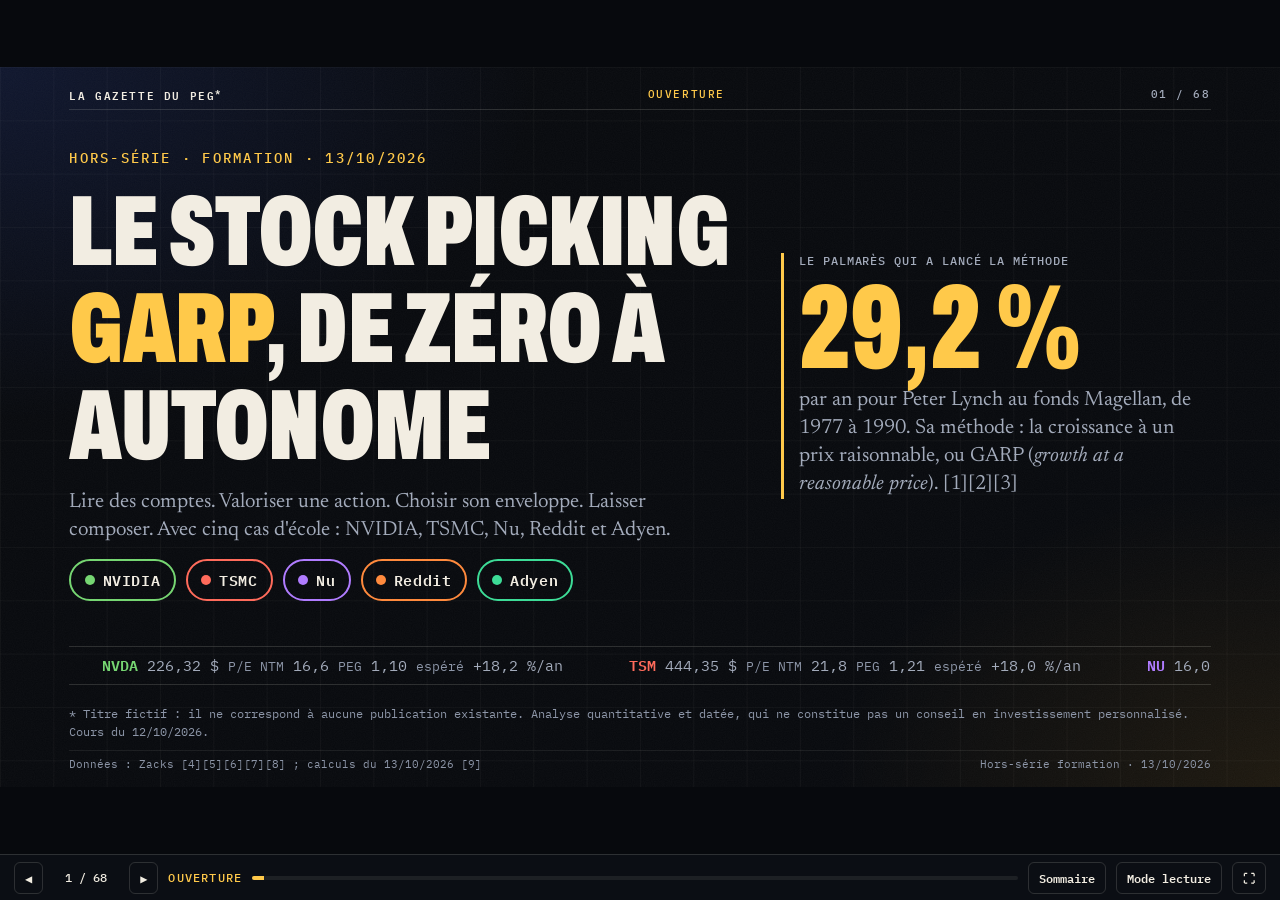
==== screens/2026-10-13_formation-stock-picking-garp/diaporama/index.html @ 45a2f0a5 "Formation GARP : données, calculs et diaporama (travail en cours) Données sourcées (comptes, fiscali" ====
<!doctype html>
<html lang="fr">
<head>
<meta charset="utf-8">
<meta name="viewport" content="width=device-width, initial-scale=1, viewport-fit=cover">
<title>Formation GARP</title>
<meta name="description" content="Diaporama de formation au stock picking GARP pour un investisseur français débutant, avec calculatrice d&#x27;intérêts composés.">
<style>
@font-face{font-family:"GZ Archivo";src:url([data-uri]) format("woff2");font-weight:100 900;font-style:normal;font-stretch:62% 125%;font-display:block;}
@font-face{font-family:"GZ Newsreader";src:url([data-uri]) format("woff2");font-weight:200 800;font-style:normal;font-display:block;}
@font-face{font-family:"GZ Newsreader";src:url([data-uri]) format("woff2");font-weight:200 800;font-style:italic;font-display:block;}
@font-face{font-family:"GZ Plex Mono";src:url([data-uri]) format("woff2");font-weight:400;font-style:normal;font-display:block;}
@font-face{font-family:"GZ Plex Mono";src:url([data-uri]) format("woff2");font-weight:500;font-style:normal;font-display:block;}
@font-face{font-family:"GZ Plex Mono";src:url([data-uri]) format("woff2");font-weight:600;font-style:normal;font-display:block;}

:root { color-scheme: dark; --ink:#07090d; --ink2:#0b0e14; --card:rgba(242,237,226,.035); --paper:#f2ede2; --muted:#a3abbb; --dim:#8d96a8;
  --line:rgba(242,237,226,.15); --line2:rgba(242,237,226,.08); --gold:#ffc94a; --ndx:#8da2c8; --neg:#ff6a5f; --pos:#5be38f; background:#07090d; }
html, body { background:#07090d; color:#f2ede2; }
body { margin:0; }
#gz { font-family:"GZ Archivo", "Archivo", "Arial Narrow", Arial, sans-serif; color:var(--paper); background:var(--ink); -webkit-font-smoothing:antialiased; }
#gz *, #gz *::before, #gz *::after { box-sizing:border-box; }
:where(#gz) :where(h1,h2,h3,p,ul,ol,dl,dd,figure,blockquote) { margin:0; padding:0; }
:where(#gz) :where(ul, ol) { list-style:none; }
:where(#gz) a { color:inherit; }
:where(#gz) button { font:inherit; color:inherit; }
.gold { color:var(--gold); } .neg { color:var(--neg); } .pos { color:var(--pos); } .col { color:var(--c); }
.num { font-family:"GZ Plex Mono", "IBM Plex Mono", ui-monospace, monospace; font-variant-numeric:tabular-nums; }

/* ---------- jetons : lecture (défaut) puis présentation et impression ---------- */
.sl-in { --u:.55px; --fs-hud:11px; --fs-foot:11px; --fs-kick:11.5px; --fs-h1:clamp(25px, 7vw, 40px); --fs-xl:clamp(44px, 13vw, 84px);
  --fs-lede:16.5px; --fs-b:15px; --fs-s:13.5px; --fs-xs:12px; --fs-t:13.5px; --fs-th:11px; --fs-lab:11px;
  --fs-n1:clamp(46px, 13vw, 80px); --fs-n2:clamp(36px, 10vw, 56px); --fs-n3:30px; --fs-n4:21px; --fs-q:clamp(19px, 5vw, 26px);
  --gap:16px; --pad-x:16px; --r:12px; }
:is(.pres, .impression) .sl-in { --u:calc(100cqw / 1920); --fs-hud:calc(17 * var(--u)); --fs-foot:calc(16 * var(--u)); --fs-kick:calc(21 * var(--u)); --fs-h1:calc(84 * var(--u)); --fs-xl:calc(220 * var(--u));
  --fs-lede:calc(31 * var(--u)); --fs-b:calc(27.5 * var(--u)); --fs-s:calc(22.5 * var(--u)); --fs-xs:calc(18.5 * var(--u)); --fs-t:calc(25.5 * var(--u)); --fs-th:calc(17 * var(--u)); --fs-lab:calc(17.5 * var(--u));
  --fs-n1:calc(180 * var(--u)); --fs-n2:calc(108 * var(--u)); --fs-n3:calc(68 * var(--u)); --fs-n4:calc(41 * var(--u)); --fs-q:calc(46 * var(--u)); --gap:calc(30 * var(--u)); --pad-x:calc(104 * var(--u)); --r:calc(18 * var(--u)); }
:is(.pres, .impression) .g.main { align-content:safe center; }

/* ---------- diapositive ---------- */
.slide { position:relative; container-type:inline-size; background:var(--ink); overflow:hidden; isolation:isolate; }
.sl-in { position:relative; display:flex; flex-direction:column; padding:14px var(--pad-x) 14px; min-height:100%; }
:is(.pres, .impression) .sl-in { height:100%; padding:calc(28 * var(--u)) var(--pad-x) calc(22 * var(--u)); }
.bg { position:absolute; inset:0; z-index:-1; pointer-events:none;
  background:
    radial-gradient(60% 70% at 0% 0%, rgba(58,91,217,.16), transparent 70%),
    radial-gradient(50% 60% at 100% 100%, rgba(255,176,32,.09), transparent 70%),
    linear-gradient(rgba(242,237,226,.035) 1px, transparent 1px) 0 0 / calc(80 * var(--u)) calc(80 * var(--u)),
    linear-gradient(90deg, rgba(242,237,226,.035) 1px, transparent 1px) 0 0 / calc(80 * var(--u)) calc(80 * var(--u)); }
.bg::after { content:""; position:absolute; inset:0; opacity:.06;
  background-image:url("data:image/svg+xml;utf8,<svg xmlns='http://www.w3.org/2000/svg' width='240' height='240'><filter id='n'><feTurbulence type='fractalNoise' baseFrequency='.9' numOctaves='2' seed='7' stitchTiles='stitch'/><feColorMatrix values='0 0 0 0 1  0 0 0 0 1  0 0 0 0 1  0 0 0 .55 0'/></filter><rect width='240' height='240' filter='url(%23n)'/></svg>"); }
.hud { display:flex; flex-wrap:wrap; align-items:center; justify-content:space-between; gap:6px 16px; font:500 var(--fs-hud)/1.2 "GZ Plex Mono", monospace;
  letter-spacing:.14em; text-transform:uppercase; color:var(--muted); padding-bottom:calc(12 * var(--u)); border-bottom:1px solid var(--line); }
.hud .mast { color:var(--paper); font-weight:600; } .hud .hsec { color:var(--gold); }
.body { flex:1 1 auto; min-height:0; display:flex; flex-direction:column; gap:var(--gap); padding-top:calc(24 * var(--u)); }
.hd { display:flex; flex-direction:column; gap:calc(12 * var(--u)); }
.kick { font:500 var(--fs-kick)/1.25 "GZ Plex Mono", monospace; letter-spacing:.16em; text-transform:uppercase; color:var(--gold); }
.h1 { font-family:"GZ Archivo", sans-serif; font-weight:900; font-stretch:62%; text-transform:uppercase; font-size:var(--fs-h1); line-height:.95;
  letter-spacing:-.002em; text-wrap:balance; max-width:calc(1720 * var(--u)); }
.lede { font-family:"GZ Newsreader", Georgia, serif; font-size:var(--fs-lede); line-height:1.36; color:var(--muted); max-width:calc(1400 * var(--u)); text-wrap:pretty; }
.main { flex:1 1 auto; min-height:0; }
.foot { display:flex; gap:6px calc(24 * var(--u)); justify-content:space-between; align-items:flex-end; flex-wrap:wrap; font:400 var(--fs-foot)/1.4 "GZ Plex Mono", monospace;
  color:var(--dim); padding-top:calc(10 * var(--u)); border-top:1px solid var(--line2); margin-top:calc(14 * var(--u)); }
.foot .src { min-width:0; flex:1 1 300px; } .foot .ed { white-space:nowrap; }
.p { font-size:var(--fs-b); line-height:1.42; text-wrap:pretty; } .p.m { color:var(--muted); }
.p b, .ul b { font-weight:700; } .p.sm { font-size:var(--fs-s); line-height:1.35; }
.lab { display:block; font:500 var(--fs-lab)/1.3 "GZ Plex Mono", monospace; text-transform:uppercase; letter-spacing:.08em; color:var(--muted); }
small { font-size:.78em; color:var(--muted); }

/* ---------- grilles ---------- */
.g { display:grid; gap:var(--gap); grid-template-columns:minmax(0,1fr); align-content:start; }
.g > * { min-width:0; }
.lc2 { grid-template-columns:repeat(2, minmax(0,1fr)); }
:is(.pres, .impression) .c2 { grid-template-columns:repeat(2, minmax(0,1fr)); } :is(.pres, .impression) .c3 { grid-template-columns:repeat(3, minmax(0,1fr)); }
:is(.pres, .impression) .c4 { grid-template-columns:repeat(4, minmax(0,1fr)); } :is(.pres, .impression) .c32 { grid-template-columns:minmax(0,3fr) minmax(0,2fr); }
:is(.pres, .impression) .c23 { grid-template-columns:minmax(0,2fr) minmax(0,3fr); } :is(.pres, .impression) .c31 { grid-template-columns:minmax(0,3fr) minmax(0,1.25fr); }
:is(.pres, .impression) .lc1.c3 { grid-template-columns:repeat(3, minmax(0,1fr)); }
.stats3 { grid-template-rows:auto; }

/* ---------- briques ---------- */
.card { background:var(--card); border:1px solid var(--line); border-radius:var(--r); padding:calc(18 * var(--u)) calc(22 * var(--u)); display:flex; flex-direction:column; gap:calc(10 * var(--u)); min-width:0; }
.lecture .card, .card { padding:12px 14px; }
:is(.pres, .impression) .card { padding:calc(20 * var(--u)) calc(24 * var(--u)); }
.card.hl { border-color:var(--gold); background:rgba(255,201,74,.05); }
.card[style*="--c"] { border-top:3px solid var(--c); }
.kv { display:flex; flex-direction:column; gap:calc(4 * var(--u)); background:var(--card); border:1px solid var(--line); border-radius:var(--r); padding:12px 14px; border-top:3px solid var(--c, var(--line)); }
:is(.pres, .impression) .kv { padding:calc(18 * var(--u)) calc(22 * var(--u)); }
.kv .v { font:900 var(--fs-n3)/1 "GZ Archivo", sans-serif; font-stretch:62%; color:var(--c, var(--paper)); font-variant-numeric:tabular-nums; }
.kv .v small { font-size:.5em; font-stretch:100%; font-weight:500; }
.kv .sub { font-size:var(--fs-s); color:var(--muted); line-height:1.3; }
.stat { justify-content:center; }
.stat .v { font:900 var(--fs-n2)/.95 "GZ Archivo", sans-serif; font-stretch:62%; color:var(--c, var(--paper)); }
.stat .l { font-size:var(--fs-s); color:var(--muted); line-height:1.38; }
.ul { display:flex; flex-direction:column; gap:calc(10 * var(--u)); }
.ul li { position:relative; padding-left:calc(24 * var(--u)); font-size:var(--fs-b); line-height:1.4; }
.lecture .ul li, .ul li { padding-left:18px; }
:is(.pres, .impression) .ul li { padding-left:calc(30 * var(--u)); }
.ul li::before { content:""; position:absolute; left:2px; top:.5em; width:7px; height:7px; background:var(--gold); transform:rotate(45deg); }
:is(.pres, .impression) .ul li::before { width:calc(11 * var(--u)); height:calc(11 * var(--u)); }
.ul.sm li { font-size:var(--fs-s); line-height:1.35; }
.ul.ck li::before { content:"✓"; background:none; transform:none; top:0; color:var(--pos); font-weight:700; width:auto; height:auto; }
.steps { counter-reset:st; display:flex; flex-direction:column; gap:calc(12 * var(--u)); }
.steps li { counter-increment:st; position:relative; padding-left:calc(44 * var(--u)); font-size:var(--fs-b); line-height:1.4; }
.lecture .steps li, .steps li { padding-left:30px; } :is(.pres, .impression) .steps li { padding-left:calc(52 * var(--u)); }
.steps li::before { content:counter(st); position:absolute; left:0; top:0; font:900 1.5em/1 "GZ Archivo"; font-stretch:62%; color:var(--gold); }
.formula { font:500 var(--fs-b)/1.4 "GZ Plex Mono", monospace; color:var(--paper); background:rgba(255,201,74,.07); border-left:3px solid var(--gold); padding:10px 14px; border-radius:0 8px 8px 0; }
:is(.pres, .impression) .formula { padding:calc(14 * var(--u)) calc(20 * var(--u)); }
.formula small { display:block; font-size:.8em; }
.ln-r { display:flex; justify-content:space-between; align-items:baseline; gap:12px; padding:calc(7 * var(--u)) 0; border-bottom:1px solid var(--line2); font-size:var(--fs-b); }
.ln-r b { font-family:"GZ Plex Mono", monospace; font-weight:600; font-variant-numeric:tabular-nums; text-align:right; white-space:nowrap; }
.ln-r small { font-weight:400; }
.dot { display:inline-block; width:.62em; height:.62em; border-radius:50%; background:var(--c); margin-right:.45em; vertical-align:.05em; }
i.dot { font-style:normal; }
.chips { display:flex; flex-wrap:wrap; gap:10px; }
.chip { display:inline-flex; align-items:center; gap:8px; padding:6px 12px; border:2px solid var(--c); border-radius:999px; font:600 var(--fs-s) "GZ Plex Mono", monospace; letter-spacing:.04em; }
:is(.pres, .impression) .chip { padding:calc(10 * var(--u)) calc(20 * var(--u)); gap:calc(12 * var(--u)); }
.chip i { width:10px; height:10px; border-radius:50%; background:var(--c); }
.def { font-size:var(--fs-b); line-height:1.4; padding-bottom:calc(10 * var(--u)); border-bottom:1px solid var(--line2); }
.na { color:var(--dim); font-style:italic; }
.cq { font:italic 400 var(--fs-n4)/1.15 "GZ Newsreader", Georgia, serif; }
.lines { display:flex; flex-direction:column; }

/* barres horizontales */
.hb { display:grid; grid-template-columns:minmax(0, 9em) minmax(0,1fr) auto; align-items:center; gap:10px; padding:calc(5 * var(--u)) 0; }
:is(.pres, .impression) .hb { grid-template-columns:calc(300 * var(--u)) minmax(0,1fr) calc(210 * var(--u)); gap:calc(18 * var(--u)); padding:calc(7 * var(--u)) 0; }
.hb-l { font-size:var(--fs-b); line-height:1.15; } .hb-l small { display:block; font:400 var(--fs-xs) "GZ Plex Mono", monospace; color:var(--dim); }
.hb-t { position:relative; height:12px; background:var(--line2); border-radius:99px; overflow:hidden; }
:is(.pres, .impression) .hb-t { height:calc(24 * var(--u)); }
.hb-t i { display:block; height:100%; background:var(--c); border-radius:99px; transform-origin:left center; }
.hb-v { font:600 var(--fs-b) "GZ Plex Mono", monospace; text-align:right; white-space:nowrap; font-variant-numeric:tabular-nums; }
.hb.neg .hb-t i { background:var(--c); }

/* tableaux */
.tw { overflow-x:auto; min-width:0; }
.t { width:100%; border-collapse:collapse; font-size:var(--fs-t); line-height:1.3; font-variant-numeric:tabular-nums; }
.t th { font:500 var(--fs-th)/1.25 "GZ Plex Mono", monospace; text-transform:uppercase; letter-spacing:.06em; color:var(--muted); text-align:left; padding:calc(8 * var(--u)) calc(12 * var(--u)); border-bottom:1px solid var(--line); vertical-align:bottom; }
.t td { padding:calc(9 * var(--u)) calc(12 * var(--u)); border-bottom:1px solid var(--line2); vertical-align:middle; }
.t .n { text-align:right; font-family:"GZ Plex Mono", monospace; white-space:nowrap; }
.t td:first-child { font-weight:600; }
.t.w { min-width:640px; } :is(.pres, .impression) .t.w { min-width:0; }
.t.env td { vertical-align:top; } .t.env td:not(:first-child) { color:var(--paper); }
.t.grille td { font-size:calc(var(--fs-t) * .92); white-space:nowrap; } .t.grille td:first-child { white-space:normal; }
.mk { display:inline-block; width:1.4em; text-align:center; font-weight:700; } .mk.ok { color:var(--pos); } .mk.ko { color:var(--neg); } .mk.na { color:var(--dim); }
.mini-b { position:relative; height:1.6em; display:flex; align-items:center; min-width:120px; }
.mini-b i { position:absolute; left:0; top:15%; height:70%; width:var(--w); background:var(--c); opacity:.35; border-radius:4px; transform-origin:left; }
.mini-b span { position:relative; padding-left:8px; font-family:"GZ Plex Mono", monospace; font-weight:600; }
.t.marg td { padding-top:calc(6 * var(--u)); padding-bottom:calc(6 * var(--u)); }
.t.stress td { padding-top:calc(7 * var(--u)); padding-bottom:calc(7 * var(--u)); } .t.stress td:first-child { font-weight:400; }

/* citations */
.q { display:flex; flex-direction:column; gap:calc(10 * var(--u)); border-left:3px solid var(--gold); padding-left:16px; min-width:0; }
:is(.pres, .impression) .q { padding-left:calc(24 * var(--u)); border-left-width:calc(4 * var(--u)); }
.q .en { font:italic 400 var(--fs-q)/1.14 "GZ Newsreader", Georgia, serif; color:var(--paper); }
.q .fr { font:400 var(--fs-lede)/1.35 "GZ Newsreader", Georgia, serif; color:var(--muted); }
.q .by { font:500 var(--fs-xs)/1.45 "GZ Plex Mono", monospace; color:var(--dim); text-transform:uppercase; letter-spacing:.05em; }
.q .lecon { font-size:var(--fs-s); line-height:1.4; color:var(--paper); background:rgba(255,201,74,.06); padding:calc(8 * var(--u)) calc(12 * var(--u)); border-radius:6px; }
.q.sm .en { font-size:var(--fs-n4); } .q.sm .fr { font-size:var(--fs-s); }
.q-grid .q .en { font-size:calc(var(--fs-n4) * .9); }

/* couverture */
.cover .body { justify-content:space-between; }
.cv { display:grid; gap:var(--gap); grid-template-columns:minmax(0,1fr); flex:1; align-content:center; }
:is(.pres, .impression) .cv { grid-template-columns:minmax(0,1.55fr) minmax(0,1fr); align-items:center; gap:calc(70 * var(--u)); }
.cv-l { display:flex; flex-direction:column; gap:calc(22 * var(--u)); }
.cv-t { font-family:"GZ Archivo", sans-serif; font-weight:900; font-stretch:62%; text-transform:uppercase; font-size:var(--fs-xl); line-height:.97; letter-spacing:-.005em; }
:is(.pres, .impression) .cv-t { font-size:calc(150 * var(--u)); }
.cv-t em { font-style:normal; color:var(--gold); } .cv-t span { display:inline; }
.cv-r { display:flex; flex-direction:column; gap:calc(8 * var(--u)); border-left:3px solid var(--gold); padding-left:calc(22 * var(--u)); }
.cv-big { font:900 var(--fs-n1)/.9 "GZ Archivo", sans-serif; font-stretch:62%; color:var(--gold); }
.cv-sub { font:400 var(--fs-lede)/1.35 "GZ Newsreader", Georgia, serif; color:var(--muted); }
.cv-disc { font:400 var(--fs-xs)/1.45 "GZ Plex Mono", monospace; color:var(--dim); }
.tape { position:relative; overflow:hidden; border-top:1px solid var(--line); border-bottom:1px solid var(--line); height:2.6em; font-size:var(--fs-s); }
.tape-in { position:absolute; left:0; top:0; display:flex; white-space:nowrap; height:100%; align-items:center; }
.tk { padding:0 2.2em; font-family:"GZ Plex Mono", monospace; color:var(--muted); } .tk b { color:var(--c); } .tk s { text-decoration:none; color:var(--dim); font-size:.85em; }

/* sommaire */
.toc-card { text-decoration:none; transition:border-color .2s, transform .2s; }
.toc-card:hover, .toc-card:focus-visible { border-color:var(--gold); transform:translateY(-2px); }
.tc-n { font:900 var(--fs-n3)/1 "GZ Archivo"; font-stretch:62%; color:var(--gold); }
.tc-t { font:800 var(--fs-n4)/1.05 "GZ Archivo"; font-stretch:75%; text-transform:uppercase; }
.tc-s { font-size:var(--fs-s); color:var(--muted); line-height:1.35; }
.tc-r { font:500 var(--fs-xs) "GZ Plex Mono"; color:var(--dim); text-transform:uppercase; letter-spacing:.06em; margin-top:auto; }

/* ouvertures de chapitre */
.op .op-in { position:relative; z-index:2; flex:1; display:flex; flex-direction:column; justify-content:center; gap:calc(16 * var(--u)); padding:20px 0; }
:is(.pres, .impression) .op .op-in { padding:calc(30 * var(--u)) 0 calc(10 * var(--u)); max-width:calc(1180 * var(--u)); }
.op .xl { font-family:"GZ Archivo", sans-serif; font-weight:900; font-stretch:62%; text-transform:uppercase; font-size:var(--fs-xl); line-height:.95; text-wrap:balance; }
:is(.pres, .impression) .op .xl { font-size:calc(150 * var(--u)); }
.opn { position:absolute; right:-10px; bottom:-20px; z-index:1; font:900 46vw/.8 "GZ Archivo"; font-stretch:62%; color:transparent; -webkit-text-stroke:1.5px rgba(255,201,74,.55); pointer-events:none; }
:is(.pres, .impression) .opn { font-size:calc(700 * var(--u)); right:calc(60 * var(--u)); bottom:calc(30 * var(--u)); -webkit-text-stroke:calc(3 * var(--u)) rgba(255,201,74,.6); }
.op-list { display:grid; gap:calc(4 * var(--u)) calc(30 * var(--u)); grid-template-columns:minmax(0,1fr); margin-top:calc(10 * var(--u)); }
:is(.pres, .impression) .op-list { grid-template-columns:repeat(2, minmax(0,1fr)); }
.op-list a { display:flex; gap:12px; align-items:baseline; text-decoration:none; font-size:var(--fs-b); padding:calc(5 * var(--u)) 0; border-bottom:1px solid var(--line2); }
.op-list a:hover { color:var(--gold); }
.op-list .num { color:var(--gold); font-size:.8em; }
.op-tz { display:flex; align-items:baseline; gap:calc(20 * var(--u)); flex-wrap:wrap; margin-top:calc(12 * var(--u)); }
.op-big { font:900 var(--fs-n2)/1 "GZ Archivo"; font-stretch:62%; color:var(--gold); } .op-big small { font-size:.4em; color:var(--muted); font-stretch:100%; }
.op-txt { font:400 var(--fs-lede)/1.3 "GZ Newsreader", Georgia, serif; color:var(--muted); max-width:calc(640 * var(--u)); }
.wipe { position:absolute; inset:0; z-index:8; background:var(--gold); transform:scaleX(0); pointer-events:none; }

/* graphiques */
.ch { min-width:0; display:flex; flex-direction:column; gap:calc(8 * var(--u)); }
.ch svg { display:block; width:100%; height:auto; }
.lecture .ch, .ch { overflow-x:auto; } .ch svg { min-width:520px; } :is(.pres, .impression) .ch svg { min-width:0; }
:is(.pres, .impression) .ch { overflow:visible; }
.ch text { font-family:"GZ Plex Mono", monospace; }
.ch text.lbl { font-family:"GZ Archivo", sans-serif; font-stretch:75%; font-weight:500; }

/* FCF */
.fcf-col { display:flex; flex-direction:column; gap:calc(8 * var(--u)); background:var(--card); border:1px solid var(--line); border-top:3px solid var(--c); border-radius:var(--r); padding:12px 14px; }
:is(.pres, .impression) .fcf-col { padding:calc(18 * var(--u)) calc(22 * var(--u)); }
.fcf-bars { display:grid; grid-template-columns:repeat(3, minmax(0,1fr)); gap:10px; align-items:end; height:180px; margin:6px 0 4px; }
:is(.pres, .impression) .fcf-bars { height:calc(330 * var(--u)); gap:calc(16 * var(--u)); }
.fb { position:relative; height:100%; display:flex; flex-direction:column; justify-content:flex-end; align-items:center; gap:4px; }
.fb i { display:block; width:100%; background:var(--c); border-radius:6px 6px 0 0; transform-origin:bottom; }
.fb.cx i { background:var(--neg); } .fb.fc i { background:var(--gold); }
.fb span { order:-1; font:600 var(--fs-s) "GZ Plex Mono"; white-space:nowrap; } .fb small { font:400 var(--fs-xs) "GZ Plex Mono"; color:var(--dim); }
.bil { display:flex; flex-direction:column; gap:calc(6 * var(--u)); background:var(--card); border:1px solid var(--line); border-top:3px solid var(--c); border-radius:var(--r); padding:12px 14px; }
:is(.pres, .impression) .bil { padding:calc(18 * var(--u)) calc(20 * var(--u)); }
:is(.pres, .impression) .bil .hb { grid-template-columns:calc(130 * var(--u)) minmax(0,1fr) calc(150 * var(--u)); }

/* fourchettes et zones */
.rg, .zn { display:grid; grid-template-columns:7em minmax(0,1fr) 4.6em; align-items:center; gap:10px; padding:calc(14 * var(--u)) 0 calc(22 * var(--u)); border-bottom:1px solid var(--line2); }
:is(.pres, .impression) .rg, :is(.pres, .impression) .zn { grid-template-columns:calc(230 * var(--u)) minmax(0,1fr) calc(150 * var(--u)); gap:calc(20 * var(--u)); padding:calc(6 * var(--u)) 0 calc(24 * var(--u)); }
.rg-head { display:flex; justify-content:space-between; gap:12px; }
.rg-l, .zn-l { font-size:var(--fs-b); font-weight:600; color:var(--c); }
.rg-x, .zn-x { font:600 var(--fs-b) "GZ Plex Mono"; text-align:right; color:var(--paper); }
.rg-t, .zn-t { position:relative; height:14px; background:var(--line2); border-radius:99px; }
:is(.pres, .impression) .rg-t, :is(.pres, .impression) .zn-t { height:calc(20 * var(--u)); }
.rg-band { position:absolute; top:0; height:100%; background:var(--c); opacity:.45; border-radius:99px; transform-origin:left; }
.rg-m { position:absolute; top:-30%; height:160%; width:3px; margin-left:-1.5px; background:var(--paper); }
.rg-e { position:absolute; top:50%; width:12px; height:12px; margin:-6px 0 0 -6px; background:var(--c); border:2px solid var(--ink); transform:rotate(45deg); }
:is(.pres, .impression) .rg-e { width:calc(20 * var(--u)); height:calc(20 * var(--u)); margin:calc(-10 * var(--u)) 0 0 calc(-10 * var(--u)); }
.rg-v, .zn-a { position:absolute; top:100%; margin-top:4px; transform:translateX(-50%); font:500 var(--fs-xs) "GZ Plex Mono"; color:var(--dim); white-space:nowrap; }
.rg-ticks { position:relative; height:1.6em; margin:calc(6 * var(--u)) 0 0; margin-left:calc(7em + 10px); margin-right:calc(4.6em + 10px); font:400 var(--fs-xs) "GZ Plex Mono"; color:var(--dim); }
:is(.pres, .impression) .rg-ticks { margin-left:calc(250 * var(--u)); margin-right:calc(170 * var(--u)); }
.rg-ticks span { position:absolute; transform:translateX(-50%); }
.zn-safe { position:absolute; top:0; height:100%; background:rgba(91,227,143,.55); border-radius:99px 0 0 99px; }
.zn-buy { position:absolute; top:0; height:100%; background:rgba(91,227,143,.25); }
.zn-px { position:absolute; top:-45%; height:190%; width:4px; margin-left:-2px; background:var(--c); }
.zn-px span { position:absolute; bottom:100%; left:50%; transform:translateX(-50%); font:600 var(--fs-xs) "GZ Plex Mono"; color:var(--c); white-space:nowrap; margin-bottom:2px; }

/* catégories */
.cats .card { gap:calc(5 * var(--u)); } .cat .p { font-size:var(--fs-s); line-height:1.35; } .cat .ex { font-size:var(--fs-s); line-height:1.3; }

/* PEG */
.fld { display:flex; flex-direction:column; gap:6px; font:500 var(--fs-lab) "GZ Plex Mono"; text-transform:uppercase; letter-spacing:.06em; color:var(--muted); }
.pegcalc input { width:100%; }
input[type=number] { background:rgba(0,0,0,.25); border:1px solid var(--line); color:var(--paper); border-radius:8px; padding:8px 10px; font:600 16px "GZ Plex Mono", monospace; text-align:right; min-height:40px; }
:is(.pres, .impression) input[type=number] { font-size:var(--fs-b); padding:calc(8 * var(--u)) calc(12 * var(--u)); min-height:0; border-radius:calc(8 * var(--u)); }
input[type=number]:focus-visible, input[type=range]:focus-visible, button:focus-visible { outline:2px solid var(--gold); outline-offset:2px; }
.peg-out { display:flex; align-items:baseline; gap:calc(16 * var(--u)); flex-wrap:wrap; }
.peg-v { font:900 var(--fs-n2)/1 "GZ Archivo"; font-stretch:62%; color:var(--gold); } .peg-txt { font-size:var(--fs-b); color:var(--paper); }
.gauge { position:relative; display:flex; height:14px; border-radius:99px; overflow:visible; }
:is(.pres, .impression) .gauge { height:calc(22 * var(--u)); }
.gauge .gz { display:block; height:100%; }
.gz.z1 { width:26.667%; background:rgba(91,227,143,.55); border-radius:99px 0 0 99px; } .gz.z2 { width:6.667%; background:rgba(91,227,143,.28); }
.gz.z3 { width:16.667%; background:rgba(255,201,74,.35); } .gz.z4 { width:16.667%; background:rgba(255,106,95,.25); } .gz.z5 { width:33.333%; background:rgba(255,106,95,.5); border-radius:0 99px 99px 0; }
.gm { position:absolute; top:-35%; height:170%; width:4px; margin-left:-2px; background:var(--paper); left:0; transition:left .4s cubic-bezier(.2,.8,.2,1); }
.gauge-l { position:relative; height:1.3em; font:400 var(--fs-xs) "GZ Plex Mono"; color:var(--dim); }
.gauge-l span { position:absolute; transform:translateX(-50%); }
.gauge-l span:nth-child(1) { left:0; transform:none; } .gauge-l span:nth-child(2) { left:26.667%; } .gauge-l span:nth-child(3) { left:33.333%; }
.gauge-l span:nth-child(4) { left:50%; } .gauge-l span:nth-child(5) { left:66.667%; } .gauge-l span:nth-child(6) { right:0; left:auto; transform:none; }

/* calculatrice */
.calc { display:grid; gap:var(--gap); grid-template-columns:minmax(0,1fr); align-items:start; }
:is(.pres, .impression) .calc { grid-template-columns:calc(700 * var(--u)) minmax(0,1fr); gap:calc(40 * var(--u)); }
:is(.pres, .impression) .ctl { display:grid; grid-template-columns:repeat(2, minmax(0,1fr)); gap:calc(12 * var(--u)) calc(26 * var(--u)); align-content:start; }
:is(.pres, .impression) .ctl .fw { grid-column:1 / -1; }
.ctl { gap:12px; } :is(.pres, .impression) .ctl { gap:calc(12 * var(--u)); }
.ctl .fld { display:grid; grid-template-columns:minmax(0,1fr) auto; align-items:center; gap:4px 10px; }
.ctl .fld > label { grid-column:1 / -1; }
.ctl .fld label { font:500 var(--fs-lab) "GZ Plex Mono"; text-transform:uppercase; letter-spacing:.06em; color:var(--muted); }
.ctl .nb { display:flex; align-items:center; gap:6px; } .ctl .nb em { font-style:normal; color:var(--muted); font-size:var(--fs-s); min-width:1.6em; }
.ctl .nb input { width:7.5em; } :is(.pres, .impression) .ctl .nb input { width:calc(150 * var(--u)); }
.ctl input[type=range] { width:100%; accent-color:var(--gold); height:26px; margin:0; min-width:0; }
:is(.pres, .impression) .ctl input[type=range] { height:calc(22 * var(--u)); }
.seg { grid-column:1 / -1; display:flex; border:1px solid var(--line); border-radius:99px; overflow:hidden; }
.seg button { flex:1; padding:9px 8px; background:transparent; border:0; cursor:pointer; font:600 var(--fs-s) "GZ Plex Mono"; color:var(--muted); min-height:40px; }
:is(.pres, .impression) .seg button { padding:calc(9 * var(--u)) calc(10 * var(--u)); min-height:0; }
.seg button[aria-pressed="true"] { background:var(--gold); color:var(--ink); }
.seg button:disabled { opacity:.4; cursor:not-allowed; }
.ctl .fld:has(.seg) { grid-template-columns:minmax(0,1fr); }
.res { display:flex; flex-direction:column; gap:calc(12 * var(--u)); min-width:0; }
:is(.pres, .impression) .res-grid div { display:flex; flex-direction:column; gap:calc(2 * var(--u)); }
.res-top { display:flex; justify-content:space-between; align-items:flex-end; gap:12px; flex-wrap:wrap; }
.res-big { display:block; font:900 var(--fs-n2)/1 "GZ Archivo"; font-stretch:62%; color:var(--gold); font-variant-numeric:tabular-nums; }
.res-k { text-align:right; } .res-k span:last-child { font:600 var(--fs-n4) "GZ Plex Mono"; }
.res-grid { display:grid; grid-template-columns:repeat(2, minmax(0,1fr)); gap:8px 16px; }
:is(.pres, .impression) .res-grid { grid-template-columns:repeat(6, minmax(0,1fr)); gap:calc(14 * var(--u)); }
.res-grid b { font:600 var(--fs-b) "GZ Plex Mono"; font-variant-numeric:tabular-nums; white-space:nowrap; }
.warn { font-size:var(--fs-s); color:var(--neg); }
.calc-ch svg { min-width:0 !important; }
.leg { display:flex; gap:18px; flex-wrap:wrap; font:400 var(--fs-xs) "GZ Plex Mono"; color:var(--muted); }
.leg i { display:inline-block; width:22px; height:10px; border-radius:2px; margin-right:6px; vertical-align:middle; }
.leg i.dash { background:none; border-top:2px dashed var(--paper); height:0; }
.cmp-env { display:grid; gap:calc(6 * var(--u)); }
.cmp-env .hb { padding:calc(2 * var(--u)) 0; } :is(.pres, .impression) .cmp-env .hb-l small { display:inline; margin-left:.7em; }
.cmp-env .hb.sel .hb-l { color:var(--gold); font-weight:700; }

/* quiz */
.qz-q { gap:calc(8 * var(--u)); } :is(.pres, .impression) .qz-q .p { font-size:var(--fs-s); line-height:1.32; } :is(.pres, .impression) .qz .card { padding:calc(14 * var(--u)) calc(18 * var(--u)); }
.opts { display:flex; flex-direction:column; gap:calc(6 * var(--u)); }
:is(.pres, .impression) .opts { flex-direction:row; flex-wrap:wrap; }
.opt { text-align:left; background:rgba(0,0,0,.2); border:1px solid var(--line); border-radius:8px; padding:8px 10px; cursor:pointer; font:500 var(--fs-s) "GZ Plex Mono"; min-height:40px; }
:is(.pres, .impression) .opt { padding:calc(8 * var(--u)) calc(12 * var(--u)); min-height:0; }
.opt:hover { border-color:var(--gold); }
.opt.ok { border-color:var(--pos); background:rgba(91,227,143,.15); } .opt.ko { border-color:var(--neg); background:rgba(255,106,95,.12); }
.why { font-size:var(--fs-xs); color:var(--muted); visibility:hidden; } .qz-q.done .why { visibility:visible; }
.score { color:var(--gold); font-family:"GZ Plex Mono"; }
.impression .opt.good { border-color:var(--pos); background:rgba(91,227,143,.15); } .impression .why { visibility:visible; }

/* glossaire, sources, check-list */
.gloss { display:grid; grid-template-columns:minmax(0,1fr); gap:6px calc(30 * var(--u)); align-content:start; }
:is(.pres, .impression) .gloss { grid-template-columns:repeat(2, minmax(0,1fr)); gap:calc(10 * var(--u)) calc(50 * var(--u)); }
.gl { display:grid; grid-template-columns:8.5em minmax(0,1fr); gap:10px; padding:calc(5 * var(--u)) 0; border-bottom:1px solid var(--line2); font-size:var(--fs-s); line-height:1.3; }
:is(.pres, .impression) .gl { font-size:calc(var(--fs-s) * .92); }
:is(.pres, .impression) .gl { grid-template-columns:calc(290 * var(--u)) minmax(0,1fr); }
.gl dt { font-weight:800; color:var(--gold); } .gl dd { color:var(--paper); }
.srcs { columns:1; column-gap:calc(40 * var(--u)); font-size:var(--fs-xs); line-height:1.35; }
:is(.pres, .impression) .srcs { columns:3; }
.srcs li { break-inside:avoid; padding:calc(3 * var(--u)) 0 calc(5 * var(--u)); color:var(--muted); overflow-wrap:anywhere; }
.srcs a { text-decoration:none; color:var(--paper); } .srcs a:hover { color:var(--gold); text-decoration:underline; }
.srcs .num { color:var(--gold); }
.chk { display:flex; flex-direction:column; gap:calc(7 * var(--u)); }
.chk li { display:flex; gap:14px; align-items:baseline; font-size:var(--fs-b); line-height:1.35; padding-bottom:calc(7 * var(--u)); border-bottom:1px solid var(--line2); }
.chk .num { color:var(--gold); font-size:.85em; }
.eq { display:flex; flex-direction:column; gap:calc(6 * var(--u)); background:var(--card); border:1px solid var(--line); border-radius:var(--r); padding:12px 14px; }
:is(.pres, .impression) .eq { padding:calc(16 * var(--u)) calc(24 * var(--u)); }
.eqv { font:900 var(--fs-n3)/1 "GZ Archivo"; font-stretch:62%; } .eqv i { font-style:normal; color:var(--dim); margin:0 .2em; } .eqv b { color:var(--gold); }

/* ---------- mode présentation ---------- */
.pres { position:fixed; inset:0; overflow:hidden; background:#05070a; --W:min(100vw, calc((100vh - 46px) * 16 / 9)); }
.pres .stage { position:absolute; left:0; right:0; top:0; bottom:46px; }
.pres .slide { position:absolute; left:50%; top:50%; width:var(--W); height:calc(var(--W) * 9 / 16); margin:calc(var(--W) * -9 / 32) 0 0 calc(var(--W) / -2);
  opacity:0; visibility:hidden; transition:opacity .55s ease, visibility 0s linear .55s, transform .7s cubic-bezier(.2,.8,.2,1); transform:translateX(2.5%); }
.pres .slide.past { transform:translateX(-2.5%); }
.pres .slide.on { opacity:1; visibility:visible; transform:none; transition:opacity .55s ease, transform .7s cubic-bezier(.2,.8,.2,1); z-index:2; }
.ctrl { display:none; position:fixed; left:0; right:0; bottom:0; height:46px; align-items:center; gap:10px; padding:0 14px; background:#0b0e14; border-top:1px solid var(--line);
  font:500 12px "GZ Plex Mono", monospace; color:var(--muted); z-index:30; }
.pres .ctrl { display:flex; }
.ctrl button { background:transparent; border:1px solid var(--line); border-radius:6px; color:var(--paper); padding:5px 10px; cursor:pointer; font:600 12px "GZ Plex Mono", monospace; }
.ctrl button:hover { border-color:var(--gold); color:var(--gold); }
.ctrl .cn { min-width:5.5em; text-align:center; color:var(--paper); }
.ctrl .csec { color:var(--gold); text-transform:uppercase; letter-spacing:.1em; white-space:nowrap; overflow:hidden; text-overflow:ellipsis; max-width:22em; }
.ctrl .prog { flex:1; height:4px; background:var(--line2); border-radius:2px; overflow:hidden; min-width:40px; }
.ctrl .prog i { display:block; height:100%; width:0; background:var(--gold); transition:width .45s ease; }
.ctrl .disc { color:var(--dim); font-size:10.5px; white-space:nowrap; overflow:hidden; text-overflow:ellipsis; max-width:30em; }
@media (max-width:1300px) { .ctrl .disc { display:none; } }

/* ---------- mode lecture ---------- */
.lhead { display:none; }
.lecture .lhead, #gz:not(.pres):not(.impression) .lhead { display:flex; position:sticky; top:env(safe-area-inset-top, 0px); z-index:20; justify-content:space-between; align-items:center; gap:10px;
  padding:10px 16px; background:rgba(7,9,13,.94); border-bottom:1px solid var(--line); font:600 12px "GZ Plex Mono", monospace; letter-spacing:.1em; text-transform:uppercase; }
.lhead .btns { display:flex; gap:8px; }
.lhead button { background:transparent; border:1px solid var(--line); border-radius:6px; color:var(--paper); padding:7px 10px; font:600 11px "GZ Plex Mono"; cursor:pointer; min-height:36px; }
#gz:not(.pres):not(.impression) .stage { display:flex; flex-direction:column; gap:16px; padding:14px 16px 60px; max-width:1060px; margin:0 auto; }
#gz:not(.pres):not(.impression) .slide { border:1px solid var(--line); border-radius:14px; }
#gz:not(.pres):not(.impression) .op .op-in { min-height:260px; }

/* ---------- sommaire en surimpression ---------- */
.toc { position:fixed; inset:0; z-index:50; background:rgba(5,7,10,.96); overflow:auto; padding:24px 16px 40px; display:none; }
.toc.open { display:block; }
.toc-in { max-width:1200px; margin:0 auto; display:grid; gap:18px; grid-template-columns:repeat(auto-fill, minmax(260px, 1fr)); }
.toc h3 { font:900 22px/1 "GZ Archivo"; font-stretch:62%; text-transform:uppercase; color:var(--gold); margin:0 0 8px; }
.toc a { display:flex; gap:10px; padding:5px 0; text-decoration:none; font-size:14px; border-bottom:1px solid var(--line2); }
.toc a span { font-family:"GZ Plex Mono"; color:var(--dim); font-size:12px; min-width:2em; }
.toc a:hover { color:var(--gold); }
.toc .close { position:sticky; top:0; float:right; background:var(--gold); color:var(--ink); border:0; border-radius:6px; padding:8px 14px; font:700 12px "GZ Plex Mono"; cursor:pointer; }

/* ---------- animations (seulement avec JavaScript) ---------- */
.js .a { opacity:0; }
.js .on .a { animation:rise .8s cubic-bezier(.16,.84,.24,1) both; animation-delay:calc(140ms + var(--i, 0) * 60ms); }
@keyframes rise { from { opacity:0; transform:translateY(22px); } to { opacity:1; transform:none; } }
.js .hb-t i, .js .mini-b i, .js .rg-band { transform:scaleX(0); }
.js .on .hb-t i, .js .on .mini-b i, .js .on .rg-band { animation:growx 1.1s cubic-bezier(.2,.8,.2,1) both; animation-delay:calc(380ms + var(--i, 0) * 60ms); }
@keyframes growx { from { transform:scaleX(0); } to { transform:scaleX(1); } }
.js .fb i { transform:scaleY(0); }
.js .on .fb i { animation:growy 1s cubic-bezier(.2,.8,.2,1) both; animation-delay:calc(450ms + var(--i, 0) * 60ms); }
.js .gy { transform:scaleY(0); transform-box:fill-box; transform-origin:50% 100%; }
.js .on .gy { animation:growy .9s cubic-bezier(.2,.8,.2,1) both; animation-delay:calc(400ms + var(--i, 0) * 110ms); }
.js .gt { opacity:0; } .js .on .gt { animation:fade .5s ease both; animation-delay:calc(800ms + var(--i, 0) * 110ms); }
@keyframes growy { from { transform:scaleY(0); } to { transform:scaleY(1); } }
@keyframes fade { from { opacity:0; } to { opacity:1; } }
.js .ln { stroke-dasharray:1; stroke-dashoffset:1; } .js .on .ln { animation:draw 1.8s cubic-bezier(.4,0,.2,1) .5s both; }
@keyframes draw { to { stroke-dashoffset:0; } }
.js .on .wipe { animation:wipe 1.15s cubic-bezier(.7,0,.3,1) both; }
@keyframes wipe { 0% { transform:scaleX(0); transform-origin:left; } 48% { transform:scaleX(1); transform-origin:left; } 52% { transform:scaleX(1); transform-origin:right; } 100% { transform:scaleX(0); transform-origin:right; } }
.js .opn { opacity:0; } .js .on .opn { animation:opn 1.4s cubic-bezier(.16,.84,.24,1) .45s both; }
@keyframes opn { from { opacity:0; transform:translateY(8%) scale(.92); } to { opacity:1; transform:none; } }
.js .on .tape-in { animation:tape 40s linear infinite; }
@keyframes tape { from { transform:translateX(0); } to { transform:translateX(-50%); } }
.js .on .cv-t em { animation:glow 3.2s ease-in-out 1.2s infinite alternate; }
@keyframes glow { from { text-shadow:0 0 0 rgba(255,201,74,0); } to { text-shadow:0 0 calc(40 * var(--u)) rgba(255,201,74,.45); } }
.js .on .bg { animation:drift 18s ease-in-out infinite alternate; }
@keyframes drift { from { background-position:0 0, 0 0, 0 0, 0 0; } to { background-position:0 0, 0 0, calc(40 * var(--u)) calc(40 * var(--u)), calc(40 * var(--u)) calc(40 * var(--u)); } }
@media (prefers-reduced-motion: reduce) {
  .js .a, .js .hb-t i, .js .mini-b i, .js .rg-band, .js .fb i, .js .gy, .js .gt, .js .opn { animation:none !important; opacity:1; transform:none; }
  .js .ln { stroke-dashoffset:0; animation:none !important; } .js .wipe, .js .on .tape-in, .js .on .bg { animation:none !important; }
  .pres .slide { transition:none; }
}

/* ---------- impression (PDF A4 paysage) ---------- */
@page { size:A4 landscape; margin:0; }
.impression { background:var(--ink); }
.impression .stage { display:block; }
.impression .pg { width:297mm; height:210mm; display:flex; flex-direction:column; justify-content:center; align-items:center; gap:4mm; background:var(--ink);
  break-after:page; page-break-after:always; overflow:hidden; }
.impression .slide { width:277mm; height:155.8125mm; border:0.3mm solid rgba(242,237,226,.12); }
.impression .pgf { width:277mm; display:flex; justify-content:space-between; font:400 7.5pt "GZ Plex Mono", monospace; color:#8d96a8; }
.impression .a, .impression .hb-t i, .impression .mini-b i, .impression .rg-band, .impression .fb i, .impression .gy, .impression .gt, .impression .opn { animation:none !important; opacity:1 !important; transform:none !important; }
.impression .ln { stroke-dashoffset:0 !important; animation:none !important; } .impression .wipe { display:none; }
.impression .tape-in { animation:none !important; }
.impression .ctrl, .impression .lhead, .impression .toc { display:none !important; }
</style>
</head>
<body>
<div id="gz" lang="fr">
<div class="lhead"><span>La Gazette du PEG* · Formation GARP</span><span class="btns"><button type="button" data-toc>Sommaire</button><button type="button" data-mode>Mode présentation</button></span></div>
<main class="stage">
<section class="slide cover" id="s1" data-sec="Ouverture" data-titre="Couverture" aria-label="1. Couverture"><div class="sl-in"><div class="bg" aria-hidden="true"></div><header class="hud"><span class="mast">La Gazette du PEG<sup>*</sup></span><span class="hsec">Ouverture</span><span class="hnum">01 / 68</span></header><div class="body">
<div class="cv">
  <div class="cv-l">
    <p class="kick a">Hors-série · formation · 13/10/2026</p>
    <h1 class="cv-t a"><span>Le stock picking</span> <em>GARP</em><span>, de zéro à autonome</span></h1>
    <p class="lede a">Lire des comptes. Valoriser une action. Choisir son enveloppe. Laisser composer. Avec cinq cas d'école : NVIDIA, TSMC, Nu, Reddit et Adyen.</p>
    <div class="chips a"><span class="chip" style="--c:#76d672"><i></i>NVIDIA</span><span class="chip" style="--c:#ff6b5b"><i></i>TSMC</span><span class="chip" style="--c:#b07cff"><i></i>Nu</span><span class="chip" style="--c:#ff8a3d"><i></i>Reddit</span><span class="chip" style="--c:#3ddc97"><i></i>Adyen</span></div>
  </div>
  <div class="cv-r a">
    <span class="lab">Le palmarès qui a lancé la méthode</span>
    <span class="cv-big"><span class="cnt " data-v="29.2" data-d="1" data-suf=" %" data-pre="" data-s="0">29,2 %</span></span>
    <span class="cv-sub">par an pour Peter Lynch au fonds Magellan, de 1977 à 1990. Sa méthode : la croissance à un prix raisonnable, ou GARP (<i>growth at a reasonable price</i>). [1][2][3]</span>
  </div>
</div>
<div class="tape a" aria-hidden="true"><div class="tape-in"><span class="tk" style="--c:#76d672"><b>NVDA</b> 226,32 $ <s>P/E NTM</s> 16,6 <s>PEG</s> 1,10 <s>espéré</s> +18,2 %/an</span><span class="tk" style="--c:#ff6b5b"><b>TSM</b> 444,35 $ <s>P/E NTM</s> 21,8 <s>PEG</s> 1,21 <s>espéré</s> +18,0 %/an</span><span class="tk" style="--c:#b07cff"><b>NU</b> 16,01 $ <s>P/E NTM</s> 14,6 <s>PEG</s> 0,66 <s>espéré</s> +19,9 %/an</span><span class="tk" style="--c:#ff8a3d"><b>RDDT</b> 159,93 $ <s>P/E NTM</s> 24,3 <s>PEG</s> 1,11 <s>espéré</s> +20,9 %/an</span><span class="tk" style="--c:#3ddc97"><b>ADYEY</b> 10,21 $ <s>P/E NTM</s> 19,9 <s>PEG</s> 1,05 <s>espéré</s> +18,5 %/an</span><span class="tk" style="--c:#76d672"><b>NVDA</b> 226,32 $ <s>P/E NTM</s> 16,6 <s>PEG</s> 1,10 <s>espéré</s> +18,2 %/an</span><span class="tk" style="--c:#ff6b5b"><b>TSM</b> 444,35 $ <s>P/E NTM</s> 21,8 <s>PEG</s> 1,21 <s>espéré</s> +18,0 %/an</span><span class="tk" style="--c:#b07cff"><b>NU</b> 16,01 $ <s>P/E NTM</s> 14,6 <s>PEG</s> 0,66 <s>espéré</s> +19,9 %/an</span><span class="tk" style="--c:#ff8a3d"><b>RDDT</b> 159,93 $ <s>P/E NTM</s> 24,3 <s>PEG</s> 1,11 <s>espéré</s> +20,9 %/an</span><span class="tk" style="--c:#3ddc97"><b>ADYEY</b> 10,21 $ <s>P/E NTM</s> 19,9 <s>PEG</s> 1,05 <s>espéré</s> +18,5 %/an</span></div></div>
<p class="cv-disc a">* Titre fictif : il ne correspond à aucune publication existante. Analyse quantitative et datée, qui ne constitue pas un conseil en investissement personnalisé. Cours du 12/10/2026.</p></div><footer class="foot"><span class="src">Données : Zacks [4][5][6][7][8] ; calculs du 13/10/2026 [9]</span><span class="ed">Hors-série formation · 13/10/2026</span></footer></div></section>
<section class="slide " id="s2" data-sec="Ouverture" data-titre="Le parcours" aria-label="2. Le parcours"><div class="sl-in"><div class="bg" aria-hidden="true"></div><header class="hud"><span class="mast">La Gazette du PEG<sup>*</sup></span><span class="hsec">Ouverture</span><span class="hnum">02 / 68</span></header><div class="body"><div class="hd"><p class="kick a">Le parcours</p><h2 class="h1 a">Huit chapitres pour tout maîtriser</h2><p class="lede a">Chaque notion est illustrée par une société réelle et des chiffres datés. Cliquez sur un chapitre pour y aller ; les flèches du clavier font avancer la présentation.</p></div><div class="g c4 lc2 main"><a class="card toc-card a" href="#s4"><span class="tc-n">01</span><span class="tc-t">Les bases</span><span class="tc-s">Ce qu&#x27;on achète vraiment quand on achète une action.</span><span class="tc-r">diapos 4 à 8</span></a><a class="card toc-card a" href="#s9"><span class="tc-n">02</span><span class="tc-t">Lire les comptes</span><span class="tc-s">Compte de résultat, bilan, flux de trésorerie : où se cache la qualité.</span><span class="tc-r">diapos 9 à 21</span></a><a class="card toc-card a" href="#s22"><span class="tc-n">03</span><span class="tc-t">Valoriser</span><span class="tc-s">Capitalisation, P/E, PEG : combien payer pour la croissance.</span><span class="tc-r">diapos 22 à 29</span></a><a class="card toc-card a" href="#s30"><span class="tc-n">04</span><span class="tc-t">La méthode GARP</span><span class="tc-s">La croissance à un prix raisonnable, en règles mesurables.</span><span class="tc-r">diapos 30 à 38</span></a><a class="card toc-card a" href="#s39"><span class="tc-n">05</span><span class="tc-t">Enveloppes, frais et impôts</span><span class="tc-s">PEA, compte-titres, assurance-vie : ce que l&#x27;État et les intermédiaires prélèvent.</span><span class="tc-r">diapos 39 à 45</span></a><a class="card toc-card a" href="#s46"><span class="tc-n">06</span><span class="tc-t">Intérêts composés</span><span class="tc-s">Le temps, le rendement et les frais : la calculatrice.</span><span class="tc-r">diapos 46 à 51</span></a><a class="card toc-card a" href="#s52"><span class="tc-n">07</span><span class="tc-t">Grands investisseurs</span><span class="tc-s">Lynch, Buffett, Munger, Graham, Fisher, Smith, Bogle, Marks.</span><span class="tc-r">diapos 52 à 59</span></a><a class="card toc-card a" href="#s60"><span class="tc-n">08</span><span class="tc-t">Passer à l&#x27;action</span><span class="tc-s">Routine, check-list, quiz, glossaire et sources.</span><span class="tc-r">diapos 60 à 68</span></a></div></div><footer class="foot"><span class="src"></span><span class="ed">Hors-série formation · 13/10/2026</span></footer></div></section>
<section class="slide " id="s3" data-sec="Ouverture" data-titre="À la fin, vous saurez…" aria-label="3. À la fin, vous saurez…"><div class="sl-in"><div class="bg" aria-hidden="true"></div><header class="hud"><span class="mast">La Gazette du PEG<sup>*</sup></span><span class="hsec">Ouverture</span><span class="hnum">03 / 68</span></header><div class="body"><div class="hd"><p class="kick a">Objectifs</p><h2 class="h1 a">À la fin, vous saurez…</h2></div><div class="g c32 main"><div><ul class="ul ck"><li class="a">Lire un compte de résultat, un bilan et un tableau de flux de trésorerie.</li><li class="a">Calculer un BPA, une marge, un FCF, un ROE et un ROIC.</li><li class="a">Distinguer le BPA publié (GAAP) du BPA ajusté (non-GAAP).</li><li class="a">Juger un P/E et calculer un PEG, puis une zone d'achat.</li><li class="a">Classer une société dans les six catégories de Peter Lynch.</li><li class="a">Appliquer une grille GARP et fixer des règles de vente.</li><li class="a">Choisir entre PEA, compte-titres et assurance-vie.</li><li class="a">Mesurer l'effet du temps, des frais et des impôts.</li></ul></div><div class="g stats3"><div class="card stat a" style="--c:var(--neg)"><span class="v"><span class="cnt " data-v="79.0" data-d="0" data-suf=" %" data-pre="" data-s="0">79 %</span></span><span class="l">des fonds actifs de grandes valeurs américaines ont fait moins bien que le S&amp;P 500 en 2025. Battre l'indice est difficile. [10][11]</span></div><div class="card stat a" style="--c:var(--gold)"><span class="v"><span class="cnt " data-v="31.4" data-d="1" data-suf=" %" data-pre="" data-s="0">31,4 %</span></span><span class="l">de flat tax sur les gains d'un compte-titres en 2026, contre 18,6 % dans un PEA de plus de 5 ans. L'enveloppe compte. [12][13][14]</span></div><div class="card stat a" style="--c:var(--ndx)"><span class="v"><span class="cnt " data-v="35.216541838274885" data-d="1" data-suf=" %" data-pre="" data-s="0">35,2 %</span></span><span class="l">du capital final perdu en 30 ans avec 2 % de frais par an. Les frais aussi. (hypothèses [15])</span></div></div></div></div><footer class="foot"><span class="src"></span><span class="ed">Hors-série formation · 13/10/2026</span></footer></div></section>
<section class="slide op" id="s4" data-sec="Les bases" data-titre="Les bases" aria-label="4. Les bases"><div class="sl-in"><div class="bg" aria-hidden="true"></div><header class="hud"><span class="mast">La Gazette du PEG<sup>*</sup></span><span class="hsec">Les bases</span><span class="hnum">04 / 68</span></header><div class="wipe"></div><div class="opn" aria-hidden="true">01</div><div class="op-in"><p class="kick a">Chapitre 01</p><h2 class="xl a">Les bases</h2><p class="lede a">Ce qu&#x27;on achète vraiment quand on achète une action.</p><ol class="op-list"><li class="a"><a href="#s5"><span class="num">05</span>Une action, c&#x27;est une part d&#x27;entreprise</a></li><li class="a"><a href="#s6"><span class="num">06</span>Cours = BPA × P/E</a></li><li class="a"><a href="#s7"><span class="num">07</span>ETF ou stock picking</a></li><li class="a"><a href="#s8"><span class="num">08</span>Le risque</a></li></ol><div class="op-tz a"><span class="op-big"><span class="cnt " data-v="4.9" data-d="2" data-suf=" $" data-pre="" data-s="0">4,90 $</span></span><span class="op-txt">de bénéfice par action pour NVIDIA sur l'exercice 2026</span></div></div><footer class="foot"><span class="src"></span><span class="ed">Hors-série formation · 13/10/2026</span></footer></div></section>
<section class="slide " id="s5" data-sec="Les bases" data-titre="Une action, c&#x27;est une part d&#x27;entreprise" aria-label="5. Une action, c&#x27;est une part d&#x27;entreprise"><div class="sl-in"><div class="bg" aria-hidden="true"></div><header class="hud"><span class="mast">La Gazette du PEG<sup>*</sup></span><span class="hsec">Les bases</span><span class="hnum">05 / 68</span></header><div class="body"><div class="hd"><p class="kick a">Les bases · une action</p><h2 class="h1 a">Une action, c'est une part d'entreprise</h2><p class="lede a">NVIDIA compte 24,5 milliards d'actions en moyenne sur son exercice 2026. En achetant une action à 226,32 $, vous possédez une fraction de ses ventes, de ses bénéfices et de sa trésorerie.</p></div><div class="g c2 main">
  <div class="card a">
    <span class="lab">L'entreprise entière (exercice clos fin janvier 2026)</span>
    <div class="g c2 lc2">
      <div class="kv a "><span class="lab">Chiffre d'affaires</span><span class="v">215,9 Md$</span></div>
      <div class="kv a "><span class="lab">Résultat net</span><span class="v">120,1 Md$</span></div>
      <div class="kv a "><span class="lab">Trésorerie</span><span class="v">62,6 Md$</span></div>
      <div class="kv a "><span class="lab">Capitalisation boursière</span><span class="v">5 454 Md$</span><span class="sub">cours × nombre d'actions</span></div>
    </div>
    <p class="p m a">Le <b>BPA</b> (bénéfice par action) divise le résultat net par le nombre moyen d'actions : 120,1 Md$ ÷ 24,51 milliards = <b class="gold">4,90 $</b>.</p>
  </div>
  <div class="card hl a">
    <span class="lab">Votre part, pour une action à 226,32 $</span>
    <div class="g c2 lc2">
      <div class="kv a "><span class="lab">Ventes</span><span class="v">8,81 $</span><span class="sub">par action et par an</span></div>
      <div class="kv a " style="--c:var(--gold)"><span class="lab">Bénéfice (BPA)</span><span class="v">4,90 $</span><span class="sub">par action et par an</span></div>
      <div class="kv a "><span class="lab">Trésorerie</span><span class="v">2,55 $</span><span class="sub">par action</span></div>
      <div class="kv a "><span class="lab">Dividende versé</span><span class="v">0,04 $</span><span class="sub">par action et par an</span></div>
    </div>
    <p class="p m a">Rapporté au prix payé, le bénéfice donne un <b>rendement bénéficiaire</b> de <b class="gold">2,2 %</b>. C'est l'inverse du P/E. Vous payez donc surtout la croissance future de ce bénéfice.</p>
  </div>
</div></div><footer class="foot"><span class="src">Comptes annuels FY2026 et cours du 12/10/2026 : Zacks [4]</span><span class="ed">Hors-série formation · 13/10/2026</span></footer></div></section>
<section class="slide " id="s6" data-sec="Les bases" data-titre="Cours = BPA × P/E" aria-label="6. Cours = BPA × P/E"><div class="sl-in"><div class="bg" aria-hidden="true"></div><header class="hud"><span class="mast">La Gazette du PEG<sup>*</sup></span><span class="hsec">Les bases</span><span class="hnum">06 / 68</span></header><div class="body"><div class="hd"><p class="kick a">Les bases · la formule</p><h2 class="h1 a">Cours = BPA × P/E</h2><p class="lede a">Toute la Bourse tient dans cette formule. Le BPA mesure ce que l'entreprise gagne par action. Le P/E (price-to-earnings, ou PER) mesure combien le marché paie chaque dollar de ce bénéfice.</p></div><div class="g c2 main">
  <div class="g">
    <div class="eq a"><span class="lab">Aujourd'hui</span><span class="eqv">10 $ <i>×</i> 20 <i>=</i> <b>200 $</b></span></div>
    <div class="eq a"><span class="lab">Dans 5 ans</span><span class="eqv">20 $ <i>×</i> 15 <i>=</i> <b>300 $</b></span></div>
    <div class="card hl a"><p class="p">Le BPA a doublé (<b>+14,9 %</b> par an). Mais le P/E s'est dégonflé (<b class="neg">−5,6 %</b> par an). L'action ne gagne que <b class="gold">+50 %</b> en 5 ans, soit <b class="gold">+8,4 %</b> par an.</p></div>
  </div>
  <div class="card a">
    <span class="lab">Les trois moteurs du rendement d'une action</span>
    <ol class="steps">
      <li class="a"><b>La croissance du BPA.</b> Le moteur principal sur trois à cinq ans : à long terme, le cours suit le bénéfice.</li>
      <li class="a"><b>La variation du P/E.</b> L'humeur du marché. Elle peut doper ou annuler la croissance.</li>
      <li class="a"><b>Le dividende.</b> Faible chez les sociétés de croissance : de 0 à 1 % pour nos cinq valeurs.</li>
    </ol>
    <p class="p a"><b class="gold">Le GARP</b> consiste à acheter un BPA qui croît vite, sans payer un P/E qui risque de se dégonfler.</p>
  </div>
</div></div><footer class="foot"><span class="src">Exemple pédagogique (hypothèses [15])</span><span class="ed">Hors-série formation · 13/10/2026</span></footer></div></section>
<section class="slide " id="s7" data-sec="Les bases" data-titre="ETF ou stock picking" aria-label="7. ETF ou stock picking"><div class="sl-in"><div class="bg" aria-hidden="true"></div><header class="hud"><span class="mast">La Gazette du PEG<sup>*</sup></span><span class="hsec">Les bases</span><span class="hnum">07 / 68</span></header><div class="body"><div class="hd"><p class="kick a">Les bases · le choix</p><h2 class="h1 a">ETF ou stock picking : la question honnête</h2><p class="lede a">Un ETF (fonds indiciel coté) achète tout l'indice pour quelques frais. Le stock picking choisit quelques actions pour faire mieux. La plupart des professionnels n'y arrivent pas.</p></div><div class="g c23 main">
  <div class="g">
    <div class="card stat a" style="--c:var(--neg)"><span class="v"><span class="cnt " data-v="79.0" data-d="0" data-suf=" %" data-pre="" data-s="0">79 %</span></span><span class="l">des fonds actifs de grandes valeurs américaines battus par le S&amp;P 500 en 2025 [10][11]</span></div>
    <div class="card stat a" style="--c:var(--neg)"><span class="v"><span class="cnt " data-v="89.5" data-d="1" data-suf=" %" data-pre="" data-s="0">89,5 %</span></span><span class="l">sur 15 ans, au 31/12/2024 [16][17]</span></div>
  </div>
  <div class="g">
    <div class="tw"><table class="t cmp"><thead><tr><th class=""></th><th class="">ETF indiciel</th><th class="">Stock picking</th></tr></thead><tbody><tr class="a"><td class="">Frais</td><td class="">faibles et prévisibles</td><td class="">courtage et change à l'achat, puis quasi nuls</td></tr><tr class="a"><td class="">Temps</td><td class="">quelques minutes par an</td><td class="">plusieurs heures par trimestre</td></tr><tr class="a"><td class="">Diversification</td><td class="">des centaines de lignes</td><td class="">5 à 15 lignes</td></tr><tr class="a"><td class="">Potentiel</td><td class="">le marché, moins les frais</td><td class="">au-dessus… ou en dessous</td></tr><tr class="a"><td class="">Risque principal</td><td class="">le marché lui-même</td><td class="">vos erreurs de jugement</td></tr></tbody></table></div>
    <div class="card a" style="border-color:var(--neg)"><p class="p"><b>Notre propre rétroviseur.</b> Sur 12 mois, le portefeuille de cinq valeurs a fait <b class="neg">+2,3 %</b>, contre <b>+23,5 %</b> pour le Nasdaq 100 (QQQ). Le stock picking peut sous-performer longtemps. Il n'a de sens qu'avec une méthode, un horizon de trois à cinq ans et de la discipline.</p></div>
  </div>
</div><blockquote class="q a sm"><p class="en">« Don&#x27;t look for the needle in the haystack. Just buy the haystack! »</p><p class="fr">Ne cherchez pas l&#x27;aiguille dans la botte de foin. Achetez la botte de foin !</p><p class="by">John Bogle · livre The Little Book of Common Sense Investing · 2007 [18][19]</p></blockquote></div><footer class="foot"><span class="src">SPIVA [10][11] ; rétroviseur : calculs du 13/10/2026 [9]</span><span class="ed">Hors-série formation · 13/10/2026</span></footer></div></section>
<section class="slide " id="s8" data-sec="Les bases" data-titre="Le risque" aria-label="8. Le risque"><div class="sl-in"><div class="bg" aria-hidden="true"></div><header class="hud"><span class="mast">La Gazette du PEG<sup>*</sup></span><span class="hsec">Les bases</span><span class="hnum">08 / 68</span></header><div class="body"><div class="hd"><p class="kick a">Les bases · le risque</p><h2 class="h1 a">Une action peut perdre 42 % sans que l'entreprise aille mal</h2><p class="lede a">Adyen a vu son chiffre d'affaires net croître de 19 % au premier semestre 2026. Son cours (ADR) est pourtant 42 % sous son plus haut de 52 semaines.</p></div><div class="g c2 main">
  <div class="card a"><span class="lab">Écart entre le cours du 12/10/2026 et le plus haut de 52 semaines</span><div class="hb a" style="--c:#3ddc97"><span class="hb-l">Adyen<small>bêta 2,36</small></span><span class="hb-t"><i style="width:83.78%"></i></span><span class="hb-v">−41,9 %</span></div><div class="hb a" style="--c:#ff8a3d"><span class="hb-l">Reddit<small>bêta 2,05</small></span><span class="hb-t"><i style="width:76.47%"></i></span><span class="hb-v">−38,2 %</span></div><div class="hb a" style="--c:#b07cff"><span class="hb-l">Nu<small>bêta 0,95</small></span><span class="hb-t"><i style="width:29.32%"></i></span><span class="hb-v">−14,7 %</span></div><div class="hb a" style="--c:#ff6b5b"><span class="hb-l">TSMC<small>bêta 1,37</small></span><span class="hb-t"><i style="width:17.06%"></i></span><span class="hb-v">−8,5 %</span></div><div class="hb a" style="--c:#76d672"><span class="hb-l">NVIDIA<small>bêta 2,22</small></span><span class="hb-t"><i style="width:10.80%"></i></span><span class="hb-v">−5,4 %</span></div>
  <p class="p m a">Le <b>bêta</b> mesure la sensibilité au marché : un bêta de 2 signifie que l'action bouge en moyenne deux fois plus que l'indice.</p></div>
  <div class="g">
    <ul class="ul "><li class="a"><b>Volatilité</b> : l'ampleur des variations.</li><li class="a"><b>Perte maximale</b> (drawdown) : la baisse depuis un plus haut. C'est elle qui pousse à vendre au pire moment.</li><li class="a"><b>Risque réel</b> : la perte définitive, quand la thèse d'investissement était fausse.</li><li class="a"><b>Règle</b> : n'investir en actions que l'argent dont on n'a pas besoin avant cinq ans.</li></ul>
    <blockquote class="q a sm"><p class="en">« Far more money has been lost by investors preparing for corrections than has been lost in corrections themselves. »</p><p class="fr">Les investisseurs ont perdu bien plus d&#x27;argent à se préparer aux corrections que dans les corrections elles-mêmes.</p><p class="by">Peter Lynch · citée par le Wall Street Journal (selon Validea) · non datée [20][21]</p></blockquote>
  </div>
</div></div><footer class="foot"><span class="src">Cours, plus hauts de 52 semaines et bêtas : Zacks [4][5][6][7][8] ; Adyen S1 2026 [22][23]</span><span class="ed">Hors-série formation · 13/10/2026</span></footer></div></section>
<section class="slide op" id="s9" data-sec="Lire les comptes" data-titre="Lire les comptes" aria-label="9. Lire les comptes"><div class="sl-in"><div class="bg" aria-hidden="true"></div><header class="hud"><span class="mast">La Gazette du PEG<sup>*</sup></span><span class="hsec">Lire les comptes</span><span class="hnum">09 / 68</span></header><div class="wipe"></div><div class="opn" aria-hidden="true">02</div><div class="op-in"><p class="kick a">Chapitre 02</p><h2 class="xl a">Lire les comptes</h2><p class="lede a">Compte de résultat, bilan, flux de trésorerie : où se cache la qualité.</p><ol class="op-list"><li class="a"><a href="#s10"><span class="num">10</span>Trois documents, trois questions</a></li><li class="a"><a href="#s11"><span class="num">11</span>La cascade du compte de résultat</a></li><li class="a"><a href="#s12"><span class="num">12</span>Les marges</a></li><li class="a"><a href="#s13"><span class="num">13</span>La croissance (TCAM)</a></li><li class="a"><a href="#s14"><span class="num">14</span>BPA GAAP et non-GAAP</a></li><li class="a"><a href="#s15"><span class="num">15</span>Dilution, rachats, dividendes</a></li><li class="a"><a href="#s16"><span class="num">16</span>Le FCF et le capex</a></li><li class="a"><a href="#s17"><span class="num">17</span>Le bilan</a></li><li class="a"><a href="#s18"><span class="num">18</span>ROE et ROIC</a></li><li class="a"><a href="#s19"><span class="num">19</span>Lire une banque : Nu</a></li><li class="a"><a href="#s20"><span class="num">20</span>Lire une plateforme : Reddit et Adyen</a></li><li class="a"><a href="#s21"><span class="num">21</span>Les cycliques : Micron et Intel</a></li></ol><div class="op-tz a"><span class="op-big"><span class="cnt " data-v="60.38168363141272" data-d="1" data-suf=" %" data-pre="" data-s="0">60,4 %</span></span><span class="op-txt">de marge opérationnelle chez NVIDIA : 60 cents gardés sur chaque dollar vendu</span></div></div><footer class="foot"><span class="src"></span><span class="ed">Hors-série formation · 13/10/2026</span></footer></div></section>
<section class="slide " id="s10" data-sec="Lire les comptes" data-titre="Trois documents, trois questions" aria-label="10. Trois documents, trois questions"><div class="sl-in"><div class="bg" aria-hidden="true"></div><header class="hud"><span class="mast">La Gazette du PEG<sup>*</sup></span><span class="hsec">Lire les comptes</span><span class="hnum">10 / 68</span></header><div class="body"><div class="hd"><p class="kick a">Lire les comptes · les documents</p><h2 class="h1 a">Trois documents, trois questions</h2><p class="lede a">Toutes les sociétés cotées publient les mêmes trois tableaux. Exemple avec NVIDIA, exercice clos fin janvier 2026.</p></div><div class="g c3 main"><div class="card a"><span class="lab">1 · Compte de résultat</span><p class="cq">Combien l'entreprise gagne-t-elle ?</p>
      <div class="lines"><div class="ln-r"><span>Chiffre d'affaires</span><b>215,9 Md$</b></div><div class="ln-r"><span>Résultat opérationnel</span><b>130,4 Md$</b></div><div class="ln-r"><span>Résultat net</span><b>120,1 Md$</b></div></div><p class="p m">Sur une période : un trimestre ou un exercice.</p></div><div class="card a"><span class="lab">2 · Bilan</span><p class="cq">Que possède-t-elle ? Que doit-elle ?</p>
      <div class="lines"><div class="ln-r"><span>Trésorerie</span><b>62,6 Md$</b></div><div class="ln-r"><span>Dette financière</span><b>8,5 Md$</b></div><div class="ln-r"><span>Capitaux propres</span><b>157,3 Md$</b></div></div><p class="p m">Une photo à une date : la fin de l'exercice.</p></div><div class="card a"><span class="lab">3 · Tableau des flux de trésorerie</span><p class="cq">Combien d'argent entre vraiment ?</p>
      <div class="lines"><div class="ln-r"><span>Flux opérationnel</span><b>102,7 Md$</b></div><div class="ln-r"><span>Capex</span><b>−6,0 Md$</b></div><div class="ln-r"><span>FCF</span><b>96,7 Md$</b></div></div><p class="p m">Le juge de paix : le cash ne se maquille pas facilement.</p></div></div><p class="p m a">Où les trouver : le rapport annuel (10-K ou 20-F à la SEC pour les sociétés cotées aux États-Unis), les rapports trimestriels, le site « investisseurs » de chaque société, et des bases comme Zacks.</p></div><footer class="foot"><span class="src">Comptes FY2026 : Zacks [4]</span><span class="ed">Hors-série formation · 13/10/2026</span></footer></div></section>
<section class="slide " id="s11" data-sec="Lire les comptes" data-titre="La cascade du compte de résultat" aria-label="11. La cascade du compte de résultat"><div class="sl-in"><div class="bg" aria-hidden="true"></div><header class="hud"><span class="mast">La Gazette du PEG<sup>*</sup></span><span class="hsec">Lire les comptes</span><span class="hnum">11 / 68</span></header><div class="body"><div class="hd"><p class="kick a">Lire les comptes · le compte de résultat</p><h2 class="h1 a">Du chiffre d'affaires au BPA : la cascade de NVIDIA</h2><p class="lede a">Sur 215,9 Md$ de ventes, NVIDIA garde 120,1 Md$ de bénéfice net. Divisé par 24,51 milliards d'actions, cela donne un BPA de 4,90 $.</p></div><div class="g c31 main"><figure class="ch a"><svg viewBox="0 0 1120 600" role="img" aria-label="Cascade du compte de résultat de NVIDIA"><rect class="gy" style="--i:0" x="20" y="70.0" width="96" height="400.0" fill="#ffc94a" rx="4"/><text class="gt" style="--i:0" x="68.0" y="56.0" text-anchor="middle" font-size="25" fill="#ffc94a" font-family="GZ Plex Mono" font-weight="600">215,9 </text><text class="lbl" x="68.0" y="504" text-anchor="middle" font-size="23" fill="#c9ced8">Chiffre</text><text class="lbl" x="68.0" y="531" text-anchor="middle" font-size="23" fill="#c9ced8">d&#x27;affaires</text><line x1="116" x2="141" y1="70.0" y2="70.0" stroke="#8d96a8" stroke-dasharray="4 4"/><rect class="gy" style="--i:1" x="141" y="70.0" width="96" height="115.7" fill="#ff5a4f" rx="4"/><text class="gt" style="--i:1" x="189.0" y="56.0" text-anchor="middle" font-size="25" fill="#ff5a4f" font-family="GZ Plex Mono" font-weight="600">−62,5 </text><text class="lbl" x="189.0" y="504" text-anchor="middle" font-size="23" fill="#c9ced8">Coût des</text><text class="lbl" x="189.0" y="531" text-anchor="middle" font-size="23" fill="#c9ced8">ventes</text><line x1="237" x2="262" y1="185.7" y2="185.7" stroke="#8d96a8" stroke-dasharray="4 4"/><rect class="gy" style="--i:2" x="262" y="185.7" width="96" height="284.3" fill="#f2ede2" rx="4"/><text class="gt" style="--i:2" x="310.0" y="171.7" text-anchor="middle" font-size="25" fill="#f2ede2" font-family="GZ Plex Mono" font-weight="600">153,5 </text><text class="lbl" x="310.0" y="504" text-anchor="middle" font-size="23" fill="#c9ced8">Marge</text><text class="lbl" x="310.0" y="531" text-anchor="middle" font-size="23" fill="#c9ced8">brute</text><line x1="358" x2="383" y1="185.7" y2="185.7" stroke="#8d96a8" stroke-dasharray="4 4"/><rect class="gy" style="--i:3" x="383" y="185.7" width="96" height="42.7" fill="#ff5a4f" rx="4"/><text class="gt" style="--i:3" x="431.0" y="171.7" text-anchor="middle" font-size="25" fill="#ff5a4f" font-family="GZ Plex Mono" font-weight="600">−23,1 </text><text class="lbl" x="431.0" y="504" text-anchor="middle" font-size="23" fill="#c9ced8">Charges</text><text class="lbl" x="431.0" y="531" text-anchor="middle" font-size="23" fill="#c9ced8">d&#x27;exploitation</text><line x1="479" x2="504" y1="228.5" y2="228.5" stroke="#8d96a8" stroke-dasharray="4 4"/><rect class="gy" style="--i:4" x="504" y="228.5" width="96" height="241.5" fill="#f2ede2" rx="4"/><text class="gt" style="--i:4" x="552.0" y="214.5" text-anchor="middle" font-size="25" fill="#f2ede2" font-family="GZ Plex Mono" font-weight="600">130,4 </text><text class="lbl" x="552.0" y="504" text-anchor="middle" font-size="23" fill="#c9ced8">Résultat</text><text class="lbl" x="552.0" y="531" text-anchor="middle" font-size="23" fill="#c9ced8">opérationnel</text><line x1="600" x2="625" y1="228.5" y2="228.5" stroke="#8d96a8" stroke-dasharray="4 4"/><rect class="gy" style="--i:5" x="625" y="208.0" width="96" height="20.5" fill="#5be38f" rx="4"/><text class="gt" style="--i:5" x="673.0" y="194.0" text-anchor="middle" font-size="25" fill="#5be38f" font-family="GZ Plex Mono" font-weight="600">+11,1 </text><text class="lbl" x="673.0" y="504" text-anchor="middle" font-size="23" fill="#c9ced8">Autres</text><text class="lbl" x="673.0" y="531" text-anchor="middle" font-size="23" fill="#c9ced8">produits</text><line x1="721" x2="746" y1="208.0" y2="208.0" stroke="#8d96a8" stroke-dasharray="4 4"/><rect class="gy" style="--i:6" x="746" y="208.0" width="96" height="262.0" fill="#f2ede2" rx="4"/><text class="gt" style="--i:6" x="794.0" y="194.0" text-anchor="middle" font-size="25" fill="#f2ede2" font-family="GZ Plex Mono" font-weight="600">141,4 </text><text class="lbl" x="794.0" y="504" text-anchor="middle" font-size="23" fill="#c9ced8">Résultat</text><text class="lbl" x="794.0" y="531" text-anchor="middle" font-size="23" fill="#c9ced8">avant impôt</text><line x1="842" x2="867" y1="208.0" y2="208.0" stroke="#8d96a8" stroke-dasharray="4 4"/><rect class="gy" style="--i:7" x="867" y="208.0" width="96" height="39.6" fill="#ff5a4f" rx="4"/><text class="gt" style="--i:7" x="915.0" y="194.0" text-anchor="middle" font-size="25" fill="#ff5a4f" font-family="GZ Plex Mono" font-weight="600">−21,4 </text><text class="lbl" x="915.0" y="504" text-anchor="middle" font-size="23" fill="#c9ced8">Impôt</text><line x1="963" x2="988" y1="247.6" y2="247.6" stroke="#8d96a8" stroke-dasharray="4 4"/><rect class="gy" style="--i:8" x="988" y="247.6" width="96" height="222.4" fill="#ffc94a" rx="4"/><text class="gt" style="--i:8" x="1036.0" y="233.6" text-anchor="middle" font-size="25" fill="#ffc94a" font-family="GZ Plex Mono" font-weight="600">120,1 </text><text class="lbl" x="1036.0" y="504" text-anchor="middle" font-size="23" fill="#c9ced8">Résultat</text><text class="lbl" x="1036.0" y="531" text-anchor="middle" font-size="23" fill="#c9ced8">net</text><line x1="10" x2="1110" y1="470" y2="470" stroke="rgba(242,237,226,.3)"/><text x="1110" y="594" text-anchor="end" font-size="19" fill="#8d96a8" font-family="GZ Plex Mono">en milliards de dollars, exercice clos fin janvier 2026</text></svg></figure><div class="g defs"><div class="def a"><b>Chiffre d'affaires</b> : les ventes de la période.</div><div class="def a"><b>Marge brute</b> : ventes moins coût direct des produits. <span class="gold num">71,1 % du CA</span></div><div class="def a"><b>Résultat opérationnel (EBIT)</b> : après la recherche, le marketing et les frais généraux. <span class="gold num">60,4 % du CA</span></div><div class="def a"><b>Résultat net</b> : après les produits financiers et l'impôt. <span class="gold num">55,6 % du CA</span></div>
    <div class="def a"><b>Taux d'impôt effectif</b> : <span class="num">15,1 %</span> du résultat avant impôt.</div></div></div></div><footer class="foot"><span class="src">Comptes FY2026 : Zacks [4]</span><span class="ed">Hors-série formation · 13/10/2026</span></footer></div></section>
<section class="slide " id="s12" data-sec="Lire les comptes" data-titre="Les marges" aria-label="12. Les marges"><div class="sl-in"><div class="bg" aria-hidden="true"></div><header class="hud"><span class="mast">La Gazette du PEG<sup>*</sup></span><span class="hsec">Lire les comptes</span><span class="hnum">12 / 68</span></header><div class="body"><div class="hd"><p class="kick a">Lire les comptes · les marges</p><h2 class="h1 a">Les marges : ce qui reste de chaque dollar vendu</h2><p class="lede a">Une marge élevée et stable signale un pouvoir de fixation des prix. Une marge qui monte avec la taille signale un effet d'échelle.</p></div><div class="tw"><table class="t marg"><thead><tr><th class="">Société</th><th class="">Marge brute</th><th class="">Marge opérationnelle</th><th class="">Marge nette</th></tr></thead><tbody><tr class="a"><td class=""><span class="dot" style="--c:#76d672"></span>NVIDIA <small>FY2026</small></td><td class=""><div class="mini-b" style="--c:#76d672;--w:71.1%"><i></i><span>71,1 %</span></div></td><td class=""><div class="mini-b" style="--c:#76d672;--w:60.4%"><i></i><span>60,4 %</span></div></td><td class=""><div class="mini-b" style="--c:#76d672;--w:55.6%"><i></i><span>55,6 %</span></div></td></tr><tr class="a"><td class=""><span class="dot" style="--c:#ff6b5b"></span>TSMC <small>2025</small></td><td class=""><div class="mini-b" style="--c:#ff6b5b;--w:59.9%"><i></i><span>59,9 %</span></div></td><td class=""><div class="mini-b" style="--c:#ff6b5b;--w:50.8%"><i></i><span>50,8 %</span></div></td><td class=""><div class="mini-b" style="--c:#ff6b5b;--w:44.6%"><i></i><span>44,6 %</span></div></td></tr><tr class="a"><td class=""><span class="dot" style="--c:#b07cff"></span>Nu <small>2025</small></td><td class=""><div class="mini-b" style="--c:#b07cff;--w:75.4%"><i></i><span>75,4 %</span></div></td><td class=""><div class="mini-b" style="--c:#b07cff;--w:29.0%"><i></i><span>29,0 %</span></div></td><td class=""><div class="mini-b" style="--c:#b07cff;--w:18.2%"><i></i><span>18,2 %</span></div></td></tr><tr class="a"><td class=""><span class="dot" style="--c:#ff8a3d"></span>Reddit <small>2025</small></td><td class=""><div class="mini-b" style="--c:#ff8a3d;--w:91.2%"><i></i><span>91,2 %</span></div></td><td class=""><div class="mini-b" style="--c:#ff8a3d;--w:20.1%"><i></i><span>20,1 %</span></div></td><td class=""><div class="mini-b" style="--c:#ff8a3d;--w:24.1%"><i></i><span>24,1 %</span></div></td></tr><tr class="a"><td class=""><span class="dot" style="--c:#3ddc97"></span>Adyen <small>S1 2026</small></td><td class=""><span class="na">non publiée</span></td><td class=""><div class="mini-b" style="--c:#3ddc97;--w:49.2%"><i></i><span>49,2 % <small>EBITDA</small></span></div></td><td class=""><div class="mini-b" style="--c:#3ddc97;--w:41.8%"><i></i><span>41,8 %</span></div></td></tr></tbody></table></div><div class="g c3 main">
  <div class="card a" style="--c:#76d672"><p class="p"><b class="col">NVIDIA</b> garde 60 % de résultat opérationnel sur chaque dollar vendu. Rare pour un fabricant de matériel.</p></div>
  <div class="card a" style="--c:#ff8a3d"><p class="p"><b class="col">Reddit</b> : 91 % de marge brute, car un service en ligne coûte peu à servir. Mais 20 % seulement de marge opérationnelle : la croissance coûte cher.</p></div>
  <div class="card a" style="--c:#b07cff"><p class="p"><b class="col">Nu</b> est une banque : sa « marge brute » est nette du coût de ses ressources et du risque de crédit. Elle ne se compare pas à celle d'un industriel.</p></div>
</div></div><footer class="foot"><span class="src">Comptes annuels : Zacks [4][5][6][7] ; Adyen S1 2026 [22][23]</span><span class="ed">Hors-série formation · 13/10/2026</span></footer></div></section>
<section class="slide " id="s13" data-sec="Lire les comptes" data-titre="La croissance (TCAM)" aria-label="13. La croissance (TCAM)"><div class="sl-in"><div class="bg" aria-hidden="true"></div><header class="hud"><span class="mast">La Gazette du PEG<sup>*</sup></span><span class="hsec">Lire les comptes</span><span class="hnum">13 / 68</span></header><div class="body"><div class="hd"><p class="kick a">Lire les comptes · la croissance</p><h2 class="h1 a">La croissance se mesure en TCAM</h2><p class="lede a">Le taux de croissance annuel moyen (TCAM) lisse les à-coups : c'est le taux constant qui mène du point de départ au point d'arrivée.</p></div><div class="g c2 main">
  <div class="card a"><span class="lab">TCAM du chiffre d'affaires sur les quatre derniers exercices (trois pour Reddit)</span><div class="hb a" style="--c:#b07cff"><span class="hb-l">Nu<small>2021 → 2025</small></span><span class="hb-t"><i style="width:100.00%"></i></span><span class="hb-v">74,6 %</span></div><div class="hb a" style="--c:#76d672"><span class="hb-l">NVIDIA<small>2022 → FY2026</small></span><span class="hb-t"><i style="width:91.58%"></i></span><span class="hb-v">68,3 %</span></div><div class="hb a" style="--c:#ff8a3d"><span class="hb-l">Reddit<small>2022 → 2025</small></span><span class="hb-t"><i style="width:65.61%"></i></span><span class="hb-v">48,9 %</span></div><div class="hb a" style="--c:#ff6b5b"><span class="hb-l">TSMC<small>2021 → 2025</small></span><span class="hb-t"><i style="width:27.74%"></i></span><span class="hb-v">20,7 %</span></div>
    <div class="formula a">TCAM = (valeur finale ÷ valeur initiale)<sup>1/n</sup> − 1</div></div>
  <div class="g">
    <div class="card a"><span class="lab">Résultat net, du point de départ au dernier exercice</span><div class="ln-r a"><span><i class="dot" style="--c:#b07cff"></i>Nu</span><b>−165 → 2 869 M$</b></div><div class="ln-r a"><span><i class="dot" style="--c:#76d672"></i>NVIDIA</span><b>9 752 → 120 067 M$</b></div><div class="ln-r a"><span><i class="dot" style="--c:#ff8a3d"></i>Reddit</span><b>−159 → 530 M$</b></div><div class="ln-r a"><span><i class="dot" style="--c:#ff6b5b"></i>TSMC</span><b>21 354 → 54 116 M$</b></div></div>
    <div class="card hl a"><p class="p"><b>Pourquoi pas la moyenne simple ?</b> Une action qui fait +100 % puis −50 % revient à son point de départ. La moyenne simple affiche +25 % par an ; le TCAM, 0 %.</p></div>
    <p class="p m a">Attention : la croissance passée n'est pas la croissance future. Peter Lynch raisonne sur les trois à cinq prochaines années.</p>
  </div>
</div></div><footer class="foot"><span class="src">Comptes annuels : Zacks [4][5][6][7]</span><span class="ed">Hors-série formation · 13/10/2026</span></footer></div></section>
<section class="slide " id="s14" data-sec="Lire les comptes" data-titre="BPA GAAP et non-GAAP" aria-label="14. BPA GAAP et non-GAAP"><div class="sl-in"><div class="bg" aria-hidden="true"></div><header class="hud"><span class="mast">La Gazette du PEG<sup>*</sup></span><span class="hsec">Lire les comptes</span><span class="hnum">14 / 68</span></header><div class="body"><div class="hd"><p class="kick a">Lire les comptes · le BPA</p><h2 class="h1 a">BPA publié (GAAP) contre BPA ajusté (non-GAAP)</h2><p class="lede a">Le BPA GAAP suit les normes comptables américaines. Le BPA non-GAAP, ou « ajusté », retire des éléments jugés exceptionnels. Analystes et consensus raisonnent en non-GAAP : vérifiez toujours ce qui est retiré.</p></div><div class="g c32 main">
  <div class="tw"><table class="t "><thead><tr><th class="">Société</th><th class="">Exercice</th><th class="n">BPA GAAP</th><th class="n">BPA non-GAAP</th><th class="n">Écart</th></tr></thead><tbody><tr class="a"><td class=""><span class="dot" style="--c:#76d672"></span>NVIDIA</td><td class="">FY2026</td><td class="n">4,90 $</td><td class="n">4,77 $</td><td class="n">−2,7 %</td></tr><tr class="a"><td class=""><span class="dot" style="--c:#ff6b5b"></span>TSMC</td><td class="">2025</td><td class="n">10,43 $</td><td class="n">10,65 $</td><td class="n">+2,1 %</td></tr><tr class="a"><td class=""><span class="dot" style="--c:#b07cff"></span>Nu</td><td class="">2025</td><td class="n">0,58 $</td><td class="n">0,62 $</td><td class="n">+6,9 %</td></tr><tr class="a"><td class=""><span class="dot" style="--c:#ff8a3d"></span>Reddit</td><td class="">2025</td><td class="n">2,62 $</td><td class="n">2,62 $</td><td class="n">+0,0 %</td></tr><tr class="a"><td class=""><span class="dot" style="--c:#8da2c8"></span>Intel</td><td class="">2025</td><td class="n">−0,06 $</td><td class="n">0,42 $</td><td class="n">perte → bénéfice</td></tr></tbody></table></div>
  <div class="g">
    <ul class="ul "><li class="a"><b>Souvent retirés</b> : la rémunération en actions, l'amortissement des acquisitions, les restructurations, les gains ou pertes sur participations.</li><li class="a"><b>La rémunération en actions est une vraie charge</b> : elle dilue l'actionnaire (diapositive suivante).</li><li class="a"><b>Alphabet</b> : le consensus 2026 (20,54 $) dépasse celui de 2027 (14,89 $). 2026 est gonflé par la réévaluation de participations : notre méthode retient 2027 comme base.</li></ul>
  </div>
</div></div><footer class="foot"><span class="src">BPA GAAP et non-GAAP : Zacks [4][5][6][7][24][25] ; calculs du 13/10/2026 [9]</span><span class="ed">Hors-série formation · 13/10/2026</span></footer></div></section>
<section class="slide " id="s15" data-sec="Lire les comptes" data-titre="Dilution, rachats, dividendes" aria-label="15. Dilution, rachats, dividendes"><div class="sl-in"><div class="bg" aria-hidden="true"></div><header class="hud"><span class="mast">La Gazette du PEG<sup>*</sup></span><span class="hsec">Lire les comptes</span><span class="hnum">15 / 68</span></header><div class="body"><div class="hd"><p class="kick a">Lire les comptes · le capital</p><h2 class="h1 a">Dilution, rachats, dividendes : où va le cash ?</h2><p class="lede a">Chaque action nouvelle partage le bénéfice en plus de parts. Chaque action rachetée et annulée le partage en moins de parts.</p></div><div class="g c2 main">
  <div class="card a"><span class="lab">Variation du nombre d'actions sur le dernier exercice</span><div class="hb a" style="--c:#76d672"><span class="hb-l">NVIDIA</span><span class="hb-t"><i style="width:6.83%"></i></span><span class="hb-v">−0,4 %</span></div><div class="hb a" style="--c:#ff6b5b"><span class="hb-l">TSMC</span><span class="hb-t"><i style="width:0.00%"></i></span><span class="hb-v">+0,0 %</span></div><div class="hb a" style="--c:#b07cff"><span class="hb-l">Nu</span><span class="hb-t"><i style="width:12.80%"></i></span><span class="hb-v">+0,8 %</span></div><div class="hb a" style="--c:#ff8a3d"><span class="hb-l">Reddit</span><span class="hb-t"><i style="width:97.06%"></i></span><span class="hb-v">+5,8 %</span></div>
    <p class="p m a">Si le nombre d'actions augmente de 5 % par an, le BPA croît environ 5 points moins vite que le résultat net.</p></div>
  <div class="g">
    <div class="card a" style="--c:#76d672"><p class="p"><b class="col">NVIDIA</b> a racheté 40,1 Md$ d'actions et versé 1,0 Md$ de dividendes, soit 42 % de son FCF.</p></div>
    <div class="card a" style="--c:#ff6b5b"><p class="p"><b class="col">TSMC</b> ne rachète pas ses actions. Il verse 14,9 Md$ de dividendes, 47 % de son FCF.</p></div>
    <div class="card a" style="--c:#ff8a3d"><p class="p"><b class="col">Reddit</b> : +5,8 % d'actions en un an, malgré 106 M$ consacrés aux rachats et aux retenues fiscales sur actions gratuites. La rémunération en actions dilue.</p></div>
  </div>
</div></div><footer class="foot"><span class="src">Comptes annuels : Zacks [4][5][6][7]</span><span class="ed">Hors-série formation · 13/10/2026</span></footer></div></section>
<section class="slide " id="s16" data-sec="Lire les comptes" data-titre="Le FCF et le capex" aria-label="16. Le FCF et le capex"><div class="sl-in"><div class="bg" aria-hidden="true"></div><header class="hud"><span class="mast">La Gazette du PEG<sup>*</sup></span><span class="hsec">Lire les comptes</span><span class="hnum">16 / 68</span></header><div class="body"><div class="hd"><p class="kick a">Lire les comptes · le cash</p><h2 class="h1 a">Le FCF : l'argent qui reste vraiment</h2><p class="lede a">Le flux de trésorerie disponible (free cash flow, FCF) est le cash généré par l'activité, moins le capex : les investissements dans les usines, les machines et les serveurs.</p></div><div class="g c32 main"><div class="g c2 lc2"><div class="fcf-col a" style="--c:#76d672"><span class="lab">NVIDIA · FY2026</span>
      <div class="fcf-bars"><div class="fb"><i style="height:100.0%"></i><span>102,7 Md$</span><small>flux opérationnel</small></div>
      <div class="fb cx"><i style="height:5.9%"></i><span>−6,0 Md$</span><small>capex</small></div>
      <div class="fb fc"><i style="height:94.1%"></i><span>96,7 Md$</span><small>FCF</small></div></div>
      <div class="ln-r"><span>Capex / chiffre d'affaires</span><b>2,8 %</b></div>
      <div class="ln-r"><span>FCF / résultat net</span><b>81 %</b></div></div><div class="fcf-col a" style="--c:#ff6b5b"><span class="lab">TSMC · 2025</span>
      <div class="fcf-bars"><div class="fb"><i style="height:70.6%"></i><span>72,5 Md$</span><small>flux opérationnel</small></div>
      <div class="fb cx"><i style="height:39.5%"></i><span>−40,5 Md$</span><small>capex</small></div>
      <div class="fb fc"><i style="height:31.1%"></i><span>32,0 Md$</span><small>FCF</small></div></div>
      <div class="ln-r"><span>Capex / chiffre d'affaires</span><b>33,4 %</b></div>
      <div class="ln-r"><span>FCF / résultat net</span><b>59 %</b></div></div></div>
  <div class="g">
    <div class="formula a">FCF = flux opérationnel − capex</div>
    <ul class="ul "><li class="a"><b>NVIDIA conçoit, TSMC fabrique.</b> NVIDIA est « fabless » : capex de 2,8 % du chiffre d'affaires. TSMC construit les usines : 33,4 %.</li><li class="a"><b>Reddit</b> convertit 129 % de son résultat en FCF : la rémunération en actions, sans sortie de cash, gonfle le flux. Elle coûte pourtant en dilution.</li><li class="a"><b>Banques</b> : le FCF de Nu n'a pas de sens. Les flux de prêts et de dépôts dominent le tableau de trésorerie.</li></ul>
  </div></div></div><footer class="foot"><span class="src">Comptes annuels : Zacks [4][5][7][6]</span><span class="ed">Hors-série formation · 13/10/2026</span></footer></div></section>
<section class="slide " id="s17" data-sec="Lire les comptes" data-titre="Le bilan" aria-label="17. Le bilan"><div class="sl-in"><div class="bg" aria-hidden="true"></div><header class="hud"><span class="mast">La Gazette du PEG<sup>*</sup></span><span class="hsec">Lire les comptes</span><span class="hnum">17 / 68</span></header><div class="body"><div class="hd"><p class="kick a">Lire les comptes · le bilan</p><h2 class="h1 a">Le bilan : la trésorerie nette protège</h2><p class="lede a">Actif = ce que l'entreprise possède. Passif = ce qu'elle doit, plus les capitaux propres, c'est-à-dire ce qui revient aux actionnaires.</p></div><div class="g c32 main"><div class="g c3 lc1"><div class="bil a" style="--c:#76d672"><span class="lab">NVIDIA</span>
      <div class="hb a" style="--c:#76d672"><span class="hb-l">Trésorerie</span><span class="hb-t"><i style="width:62.73%"></i></span><span class="hb-v">62,6 Md$</span></div>
      <div class="hb a" style="--c:var(--neg)"><span class="hb-l">Dette</span><span class="hb-t"><i style="width:8.49%"></i></span><span class="hb-v">8,5 Md$</span></div>
      <div class="ln-r"><span>Trésorerie nette</span><b class="pos">54,1 Md$</b></div></div><div class="bil a" style="--c:#ff6b5b"><span class="lab">TSMC</span>
      <div class="hb a" style="--c:#ff6b5b"><span class="hb-l">Trésorerie</span><span class="hb-t"><i style="width:100.00%"></i></span><span class="hb-v">99,7 Md$</span></div>
      <div class="hb a" style="--c:var(--neg)"><span class="hb-l">Dette</span><span class="hb-t"><i style="width:33.02%"></i></span><span class="hb-v">32,9 Md$</span></div>
      <div class="ln-r"><span>Trésorerie nette</span><b class="pos">66,8 Md$</b></div></div><div class="bil a" style="--c:#ff8a3d"><span class="lab">Reddit</span>
      <div class="hb a" style="--c:#ff8a3d"><span class="hb-l">Trésorerie</span><span class="hb-t"><i style="width:2.48%"></i></span><span class="hb-v">2,5 Md$</span></div>
      <div class="hb a" style="--c:var(--neg)"><span class="hb-l">Dette</span><span class="hb-t"><i style="width:0.00%"></i></span><span class="hb-v">0,0 Md$</span></div>
      <div class="ln-r"><span>Trésorerie nette</span><b class="pos">2,5 Md$</b></div></div></div>
  <div class="g">
    <div class="formula a">Trésorerie nette = trésorerie − dette financière</div>
    <ul class="ul "><li class="a">Une entreprise en trésorerie nette n'a besoin ni des banques ni des marchés pour traverser une crise.</li><li class="a">Une dette nette élevée transforme une mauvaise année en problème de survie.</li><li class="a">Pour une banque comme Nu, la dette fait partie du métier : on regarde la solvabilité et la qualité des prêts, pas la trésorerie nette.</li></ul>
  </div></div></div><footer class="foot"><span class="src">Bilans de fin d'exercice : Zacks [4][5][7]</span><span class="ed">Hors-série formation · 13/10/2026</span></footer></div></section>
<section class="slide " id="s18" data-sec="Lire les comptes" data-titre="ROE et ROIC" aria-label="18. ROE et ROIC"><div class="sl-in"><div class="bg" aria-hidden="true"></div><header class="hud"><span class="mast">La Gazette du PEG<sup>*</sup></span><span class="hsec">Lire les comptes</span><span class="hnum">18 / 68</span></header><div class="body"><div class="hd"><p class="kick a">Lire les comptes · la rentabilité</p><h2 class="h1 a">ROE et ROIC : la rentabilité du capital</h2><p class="lede a">Une entreprise de qualité gagne beaucoup sur l'argent qu'on lui confie. La grille GARP exige au moins 15 % (hyp.).</p></div><div class="g c2 main">
  <div class="g">
    <div class="formula a">ROE = résultat net ÷ capitaux propres moyens</div>
    <div class="formula a">ROIC = résultat opérationnel après impôt ÷ capital investi moyen<br><small>capital investi = capitaux propres + dette − trésorerie</small></div>
    <div class="card a"><span class="lab">Le calcul pour NVIDIA</span>
      <div class="ln-r"><span>Résultat opérationnel × (1 − 15,1 %)</span><b>110,7 Md$</b></div>
      <div class="ln-r"><span>Capital investi moyen</span><b>73,9 Md$</b></div>
      <div class="ln-r"><span>ROIC</span><b class="gold">149,8 %</b></div></div>
  </div>
  <div class="g">
    <div class="tw"><table class="t "><thead><tr><th class="">Société</th><th class="n">ROE</th><th class="n">ROIC</th></tr></thead><tbody><tr class="a"><td class=""><span class="dot" style="--c:#76d672"></span>NVIDIA</td><td class="n">101,5 %</td><td class="n">150 %</td></tr><tr class="a"><td class=""><span class="dot" style="--c:#ff6b5b"></span>TSMC</td><td class="n">35,8 %</td><td class="n">54 %</td></tr><tr class="a"><td class=""><span class="dot" style="--c:#b07cff"></span>Nu</td><td class="n">30,2 %</td><td class="n">banque : n.a.</td></tr><tr class="a"><td class=""><span class="dot" style="--c:#ff8a3d"></span>Reddit</td><td class="n">20,9 %</td><td class="n">119 % <small>(non significatif)</small></td></tr></tbody></table></div>
    <p class="p m a">Le ROIC de Reddit n'a pas de sens : sa trésorerie couvre presque tous ses capitaux propres, le capital investi est minuscule. On retient alors le ROE. Pour une banque, seul le ROE compte.</p>
  </div>
</div></div><footer class="foot"><span class="src">Comptes annuels : Zacks [4][5][6][7] ; hypothèses [15]</span><span class="ed">Hors-série formation · 13/10/2026</span></footer></div></section>
<section class="slide " id="s19" data-sec="Lire les comptes" data-titre="Lire une banque : Nu" aria-label="19. Lire une banque : Nu"><div class="sl-in"><div class="bg" aria-hidden="true"></div><header class="hud"><span class="mast">La Gazette du PEG<sup>*</sup></span><span class="hsec">Lire les comptes</span><span class="hnum">19 / 68</span></header><div class="body"><div class="hd"><p class="kick a">Lire les comptes · les banques</p><h2 class="h1 a">Lire une banque : l'exemple de Nu</h2><p class="lede a">Une banque vend de l'argent : elle emprunte (dépôts) et prête plus cher. Ses indicateurs ne sont pas ceux d'un industriel.</p></div><div class="g c4 lc2 main">
  <div class="kv a " style="--c:#b07cff"><span class="lab">Clients</span><span class="v"><span class="cnt " data-v="139.0" data-d="0" data-suf=" M" data-pre="" data-s="0">139 M</span></span><span class="sub">au 30/06/2026</span></div>
  <div class="kv a " style="--c:#b07cff"><span class="lab">Résultat net du T2 2026</span><span class="v"><span class="cnt " data-v="1061.0" data-d="0" data-suf=" M$" data-pre="" data-s="0">1 061 M$</span></span><span class="sub">premier trimestre au-delà du milliard</span></div>
  <div class="kv a " style="--c:#b07cff"><span class="lab">Marge d'intérêts ajustée du risque</span><span class="v"><span class="cnt " data-v="12.4" data-d="1" data-suf=" %" data-pre="" data-s="0">12,4 %</span></span><span class="sub">ce que rapportent les prêts, après le coût des impayés</span></div>
  <div class="kv a " style="--c:#b07cff"><span class="lab">Ratio d'efficacité</span><span class="v"><span class="cnt " data-v="19.5" data-d="1" data-suf=" %" data-pre="" data-s="0">19,5 %</span></span><span class="sub">coûts ÷ revenus : plus il est bas, mieux c'est</span></div>
  <div class="kv a " style="--c:var(--gold)"><span class="lab">ROE 2025</span><span class="v">30,2 %</span><span class="sub">la mesure reine pour une banque</span></div>
  <div class="kv a " style="--c:var(--gold)"><span class="lab">Cours ÷ fonds propres (P/B)</span><span class="v">6,9 ×</span><span class="sub">le multiple adapté aux banques</span></div>
  <div class="kv a " style="--c:var(--gold)"><span class="lab">P/E NTM</span><span class="v">14,6</span><span class="sub">12 prochains mois</span></div>
  <div class="kv a " style="--c:var(--gold)"><span class="lab">PEG de long terme</span><span class="v">0,66</span><span class="sub">le plus bas des cinq valeurs</span></div>
</div><p class="p m a">À surveiller à chaque trimestre : le coût du risque (les impayés), la croissance des dépôts, le ROE et le ratio d'efficacité. Un ROE élevé justifie un P/B élevé, tant qu'il dure.</p></div><footer class="foot"><span class="src">Nu T2 2026 [26][27][28] ; comptes 2025 et cours : Zacks [6] ; calculs du 13/10/2026 [9]</span><span class="ed">Hors-série formation · 13/10/2026</span></footer></div></section>
<section class="slide " id="s20" data-sec="Lire les comptes" data-titre="Lire une plateforme : Reddit et Adyen" aria-label="20. Lire une plateforme : Reddit et Adyen"><div class="sl-in"><div class="bg" aria-hidden="true"></div><header class="hud"><span class="mast">La Gazette du PEG<sup>*</sup></span><span class="hsec">Lire les comptes</span><span class="hnum">20 / 68</span></header><div class="body"><div class="hd"><p class="kick a">Lire les comptes · les modèles</p><h2 class="h1 a">Lire une plateforme : Reddit et Adyen</h2><p class="lede a">Pour chaque société, trouvez l'équation de son chiffre d'affaires : un volume multiplié par un prix. Puis suivez chaque terme, trimestre après trimestre.</p></div><div class="g c2 main">
  <div class="card a" style="--c:#ff8a3d"><span class="lab col">Reddit · deuxième trimestre 2026</span>
    <div class="formula">CA ≈ utilisateurs × revenu par utilisateur</div>
    <div class="g c2 lc2"><div class="kv a " style="--c:#ff8a3d"><span class="lab">Utilisateurs actifs quotidiens</span><span class="v"><span class="cnt " data-v="130.3" data-d="1" data-suf=" M" data-pre="" data-s="0">130,3 M</span></span><span class="sub">« DAUq »</span></div><div class="kv a " style="--c:#ff8a3d"><span class="lab">Revenu par utilisateur (ARPU)</span><span class="v">6,18 $</span><span class="sub">sur le trimestre</span></div>
    <div class="kv a " style="--c:#ff8a3d"><span class="lab">Chiffre d'affaires</span><span class="v"><span class="cnt " data-v="805.0" data-d="0" data-suf=" M$" data-pre="" data-s="0">805 M$</span></span><span class="sub">+61 % sur un an</span></div><div class="kv a " style="--c:#ff8a3d"><span class="lab">Marge d'EBITDA ajusté</span><span class="v"><span class="cnt " data-v="43.0" data-d="0" data-suf=" %" data-pre="" data-s="0">43 %</span></span><span class="sub">non-GAAP</span></div></div>
    <p class="p m">Vérification : 130,3 M × 6,18 $ = 805 M$.</p></div>
  <div class="card a" style="--c:#3ddc97"><span class="lab col">Adyen · premier semestre 2026</span>
    <div class="formula">CA net = volume traité × taux de commission</div>
    <div class="g c2 lc2"><div class="kv a " style="--c:#3ddc97"><span class="lab">Volume de paiements traité</span><span class="v"><span class="cnt " data-v="803.8" data-d="1" data-suf=" Md€" data-pre="" data-s="0">803,8 Md€</span></span></div><div class="kv a " style="--c:#3ddc97"><span class="lab">Taux de commission (take rate)</span><span class="v">0,162 %</span><span class="sub">CA net ÷ volume</span></div>
    <div class="kv a " style="--c:#3ddc97"><span class="lab">Chiffre d'affaires net</span><span class="v"><span class="cnt " data-v="1302.9" data-d="1" data-suf=" M€" data-pre="" data-s="0">1 302,9 M€</span></span><span class="sub">+19 % sur un an</span></div><div class="kv a " style="--c:#3ddc97"><span class="lab">Marge d'EBITDA</span><span class="v">49,2 %</span></div></div>
    <p class="p m">Sur 100 € payés chez un marchand, Adyen garde environ 0,16 centimes… sur des centaines de milliards d'euros.</p></div>
</div></div><footer class="foot"><span class="src">Reddit [29][30] ; Adyen [22][23]</span><span class="ed">Hors-série formation · 13/10/2026</span></footer></div></section>
<section class="slide " id="s21" data-sec="Lire les comptes" data-titre="Les cycliques : Micron et Intel" aria-label="21. Les cycliques : Micron et Intel"><div class="sl-in"><div class="bg" aria-hidden="true"></div><header class="hud"><span class="mast">La Gazette du PEG<sup>*</sup></span><span class="hsec">Lire les comptes</span><span class="hnum">21 / 68</span></header><div class="body"><div class="hd"><p class="kick a">Lire les comptes · les cycliques</p><h2 class="h1 a">Les cycliques : le piège du P/E bas</h2><p class="lede a">Micron fabrique de la mémoire. Ses prix suivent l'offre et la demande : son BPA est passé d'une perte à 75,52 $ (non-GAAP) en trois ans. Il cote 5,6 fois le BPA attendu pour l'exercice 2027.</p></div><div class="g c32 main"><figure class="ch a"><span class="lab">Micron : BPA GAAP publié, puis consensus non-GAAP (pointillés), en dollars ; marge brute en or</span><svg viewBox="0 0 1000 520" role="img" aria-label="Bénéfice par action de Micron, exercices 2022 à 2028"><line x1="20" x2="980" y1="391.6" y2="391.6" stroke="rgba(242,237,226,.35)"/><rect class="gy" style="--i:0" x="40" y="379.5" width="100" height="12.1" fill="#5ab4ff" rx="4"/><text class="gt" style="--i:0" x="90.0" y="367.5" text-anchor="middle" font-size="26" font-weight="600" fill="#f2ede2" font-family="GZ Plex Mono">7,75</text><text x="90.0" y="464" text-anchor="middle" font-size="22" fill="#a3abbb" font-family="GZ Plex Mono">FY2022</text><text x="90.0" y="496" text-anchor="middle" font-size="19" fill="#ffc94a" font-family="GZ Plex Mono">45 %</text><rect class="gy" style="--i:1" x="174" y="391.6" width="100" height="8.4" fill="#ff5a4f" rx="4"/><text class="gt" style="--i:1" x="224.0" y="430.0" text-anchor="middle" font-size="26" font-weight="600" fill="#f2ede2" font-family="GZ Plex Mono">−5,34</text><text x="224.0" y="464" text-anchor="middle" font-size="22" fill="#a3abbb" font-family="GZ Plex Mono">FY2023</text><text x="224.0" y="496" text-anchor="middle" font-size="19" fill="#ffc94a" font-family="GZ Plex Mono">−9 %</text><rect class="gy" style="--i:2" x="308" y="390.5" width="100" height="2.0" fill="#5ab4ff" rx="4"/><text class="gt" style="--i:2" x="358.0" y="378.5" text-anchor="middle" font-size="26" font-weight="600" fill="#f2ede2" font-family="GZ Plex Mono">0,70</text><text x="358.0" y="464" text-anchor="middle" font-size="22" fill="#a3abbb" font-family="GZ Plex Mono">FY2024</text><text x="358.0" y="496" text-anchor="middle" font-size="19" fill="#ffc94a" font-family="GZ Plex Mono">22 %</text><rect class="gy" style="--i:3" x="442" y="379.8" width="100" height="11.9" fill="#5ab4ff" rx="4"/><text class="gt" style="--i:3" x="492.0" y="367.8" text-anchor="middle" font-size="26" font-weight="600" fill="#f2ede2" font-family="GZ Plex Mono">7,59</text><text x="492.0" y="464" text-anchor="middle" font-size="22" fill="#a3abbb" font-family="GZ Plex Mono">FY2025</text><text x="492.0" y="496" text-anchor="middle" font-size="19" fill="#ffc94a" font-family="GZ Plex Mono">40 %</text><rect class="gy" style="--i:4" x="576" y="275.3" width="100" height="116.4" fill="#5ab4ff" rx="4"/><text class="gt" style="--i:4" x="626.0" y="263.3" text-anchor="middle" font-size="26" font-weight="600" fill="#f2ede2" font-family="GZ Plex Mono">74,33</text><text x="626.0" y="464" text-anchor="middle" font-size="22" fill="#a3abbb" font-family="GZ Plex Mono">FY2026</text><text x="626.0" y="496" text-anchor="middle" font-size="19" fill="#ffc94a" font-family="GZ Plex Mono">81 %</text><rect class="gy" style="--i:5" x="710" y="115.1" width="100" height="276.5" fill="rgba(90,180,255,.12)" stroke="#5ab4ff" stroke-width="3" stroke-dasharray="8 6" rx="4"/><text class="gt" style="--i:5" x="760.0" y="103.1" text-anchor="middle" font-size="26" font-weight="600" fill="#f2ede2" font-family="GZ Plex Mono">176,60</text><text x="760.0" y="464" text-anchor="middle" font-size="22" fill="#a3abbb" font-family="GZ Plex Mono">FY2027</text><text x="760.0" y="496" text-anchor="middle" font-size="19" fill="#8d96a8" font-family="GZ Plex Mono">consensus</text><rect class="gy" style="--i:6" x="844" y="60.0" width="100" height="331.6" fill="rgba(90,180,255,.12)" stroke="#5ab4ff" stroke-width="3" stroke-dasharray="8 6" rx="4"/><text class="gt" style="--i:6" x="894.0" y="48.0" text-anchor="middle" font-size="26" font-weight="600" fill="#f2ede2" font-family="GZ Plex Mono">211,82</text><text x="894.0" y="464" text-anchor="middle" font-size="22" fill="#a3abbb" font-family="GZ Plex Mono">FY2028</text><text x="894.0" y="496" text-anchor="middle" font-size="19" fill="#8d96a8" font-family="GZ Plex Mono">consensus</text></svg></figure>
  <div class="g">
    <div class="card hl a"><p class="p"><b>La règle de Lynch.</b> Sur une cyclique, un P/E bas signale souvent le sommet du cycle : les bénéfices sont au plus haut et vont baisser. Notre méthode n'applique donc pas de PEG aux cycliques.</p></div>
    <div class="card a" style="--c:#8da2c8"><span class="lab col">Intel, un redressement</span>
      <p class="p">BPA GAAP de −4,38 $ en 2024, consensus de 1,50 $ pour 2026. Le cours a pris +172 % en un an : à 67,6 fois le BPA 2026, le marché paie déjà la guérison.</p></div>
    <p class="p m a">Repérer une cyclique : marges qui font le yo-yo, produit standardisé, prix fixé par le marché (mémoire, acier, pétrole, transport).</p>
  </div></div></div><footer class="foot"><span class="src">Comptes annuels et consensus : Zacks [31][24] ; méthode [32]</span><span class="ed">Hors-série formation · 13/10/2026</span></footer></div></section>
<section class="slide op" id="s22" data-sec="Valoriser" data-titre="Valoriser" aria-label="22. Valoriser"><div class="sl-in"><div class="bg" aria-hidden="true"></div><header class="hud"><span class="mast">La Gazette du PEG<sup>*</sup></span><span class="hsec">Valoriser</span><span class="hnum">22 / 68</span></header><div class="wipe"></div><div class="opn" aria-hidden="true">03</div><div class="op-in"><p class="kick a">Chapitre 03</p><h2 class="xl a">Valoriser</h2><p class="lede a">Capitalisation, P/E, PEG : combien payer pour la croissance.</p><ol class="op-list"><li class="a"><a href="#s23"><span class="num">23</span>Capitalisation et valeur d&#x27;entreprise</a></li><li class="a"><a href="#s24"><span class="num">24</span>Cinq P/E pour une action</a></li><li class="a"><a href="#s25"><span class="num">25</span>Les autres multiples</a></li><li class="a"><a href="#s26"><span class="num">26</span>Le PEG</a></li><li class="a"><a href="#s27"><span class="num">27</span>Le piège du PEG de court terme</a></li><li class="a"><a href="#s28"><span class="num">28</span>Consensus et rang Zacks</a></li><li class="a"><a href="#s29"><span class="num">29</span>Ce que le prix suppose</a></li></ol><div class="op-tz a"><span class="op-big">14,6 → 47,4</span><span class="op-txt">les cinq P/E de NVIDIA, pour un seul et même cours</span></div></div><footer class="foot"><span class="src"></span><span class="ed">Hors-série formation · 13/10/2026</span></footer></div></section>
<section class="slide " id="s23" data-sec="Valoriser" data-titre="Capitalisation et valeur d&#x27;entreprise" aria-label="23. Capitalisation et valeur d&#x27;entreprise"><div class="sl-in"><div class="bg" aria-hidden="true"></div><header class="hud"><span class="mast">La Gazette du PEG<sup>*</sup></span><span class="hsec">Valoriser</span><span class="hnum">23 / 68</span></header><div class="body"><div class="hd"><p class="kick a">Valoriser · la taille</p><h2 class="h1 a">Capitalisation et valeur d'entreprise</h2><p class="lede a">La capitalisation est le prix de toutes les actions. La valeur d'entreprise (VE) est le prix de l'entreprise entière : on ajoute la dette qu'on reprendrait et on retire la trésorerie qu'on encaisserait.</p></div><div class="g main">
  <div class="g c2"><div class="formula a">Capitalisation = cours × nombre d'actions</div><div class="formula a">VE = capitalisation + dette − trésorerie</div></div>
  <div class="tw"><table class="t "><thead><tr><th class="">Société</th><th class="n">Capitalisation</th><th class="n">+ dette</th><th class="n">− trésorerie</th><th class="n">= valeur d'entreprise</th></tr></thead><tbody><tr class="a"><td class=""><span class="dot" style="--c:#76d672"></span>NVIDIA</td><td class="n">5 454,3 Md$</td><td class="n">8,5 Md$</td><td class="n">62,6 Md$</td><td class="n"><b>5 400,2 Md$</b></td></tr><tr class="a"><td class=""><span class="dot" style="--c:#ff6b5b"></span>TSMC</td><td class="n">2 304,6 Md$</td><td class="n">32,9 Md$</td><td class="n">99,7 Md$</td><td class="n"><b>2 237,8 Md$</b></td></tr><tr class="a"><td class=""><span class="dot" style="--c:#ff8a3d"></span>Reddit</td><td class="n">30,8 Md$</td><td class="n">0,0 Md$</td><td class="n">2,5 Md$</td><td class="n"><b>28,3 Md$</b></td></tr><tr class="a"><td class=""><span class="dot" style="--c:#b07cff"></span>Nu</td><td class="n">77,7 Md$</td><td class="n">—</td><td class="n">—</td><td class="n"><i>non pertinente</i></td></tr></tbody></table></div>
  <p class="p m a">On rapporte la VE au résultat opérationnel (VE/EBIT) ou à l'EBITDA pour comparer des sociétés plus ou moins endettées. Pour une banque, la VE n'a pas de sens : la dette est sa matière première. Capitalisations du 12/10/2026, bilans du dernier exercice publié ; TSMC en dollars, par ADR.</p>
</div></div><footer class="foot"><span class="src">Capitalisations et bilans : Zacks [4][5][7][6]</span><span class="ed">Hors-série formation · 13/10/2026</span></footer></div></section>
<section class="slide " id="s24" data-sec="Valoriser" data-titre="Cinq P/E pour une action" aria-label="24. Cinq P/E pour une action"><div class="sl-in"><div class="bg" aria-hidden="true"></div><header class="hud"><span class="mast">La Gazette du PEG<sup>*</sup></span><span class="hsec">Valoriser</span><span class="hnum">24 / 68</span></header><div class="body"><div class="hd"><p class="kick a">Valoriser · le P/E</p><h2 class="h1 a">Un seul cours, cinq P/E : NVIDIA de 14,6 à 47,4</h2><p class="lede a">Même cours (226,32 $), cinq bénéfices différents au dénominateur. Quand la croissance est forte, le choix du BPA change tout.</p></div><div class="g c32 main"><div class="card a"><span class="lab">P/E de NVIDIA selon le BPA retenu (BPA non-GAAP)</span><div class="hb a" style="--c:#76d672"><span class="hb-l">Dernier exercice publié (FY2026)<small>BPA 4,77 $</small></span><span class="hb-t"><i style="width:100.00%"></i></span><span class="hb-v">47,4</span></div><div class="hb a" style="--c:#76d672"><span class="hb-l">12 derniers mois<small>BPA 7,01 $</small></span><span class="hb-t"><i style="width:68.05%"></i></span><span class="hb-v">32,3</span></div><div class="hb a" style="--c:#76d672"><span class="hb-l">Exercice en cours (FY2027)<small>BPA 9,25 $</small></span><span class="hb-t"><i style="width:51.59%"></i></span><span class="hb-v">24,5</span></div><div class="hb a" style="--c:var(--gold)"><span class="hb-l">12 prochains mois (NTM)<small>BPA 13,66 $</small></span><span class="hb-t"><i style="width:34.92%"></i></span><span class="hb-v">16,6</span></div><div class="hb a" style="--c:#76d672"><span class="hb-l">Exercice suivant (FY2028)<small>BPA 15,53 $</small></span><span class="hb-t"><i style="width:30.71%"></i></span><span class="hb-v">14,6</span></div></div>
  <div class="g"><ul class="ul "><li class="a"><b>Dernier exercice</b> (trailing) : le passé publié.</li><li class="a"><b>12 derniers mois</b> : les quatre derniers trimestres publiés.</li><li class="a"><b>Exercice en cours</b> (forward) : le consensus de l'année.</li><li class="a"><b>12 prochains mois (NTM)</b> : notre référence. Il mêle l'exercice en cours et le suivant au prorata des mois restants.</li><li class="a"><b>Toujours dire quel P/E on cite.</b> Comparer un P/E passé à un P/E futur n'a aucun sens.</li></ul></div></div></div><footer class="foot"><span class="src">Cours, BPA publiés et consensus : Zacks [4] (P/E 12 mois : fiche du 12/10/2026) ; NTM : calculs du 13/10/2026 [9]</span><span class="ed">Hors-série formation · 13/10/2026</span></footer></div></section>
<section class="slide " id="s25" data-sec="Valoriser" data-titre="Les autres multiples" aria-label="25. Les autres multiples"><div class="sl-in"><div class="bg" aria-hidden="true"></div><header class="hud"><span class="mast">La Gazette du PEG<sup>*</sup></span><span class="hsec">Valoriser</span><span class="hnum">25 / 68</span></header><div class="body"><div class="hd"><p class="kick a">Valoriser · les multiples</p><h2 class="h1 a">Un multiple pour chaque type de société</h2><p class="lede a">Le P/E ne suffit pas. Chaque multiple éclaire un angle : les ventes, le résultat avant dette, le cash, les fonds propres.</p></div><div class="g c2 main">
  <div class="g"><div class="tw"><table class="t "><thead><tr><th class="">Société</th><th class="n">P/E NTM</th><th class="n">P/S</th><th class="n">VE/EBIT</th><th class="n">Rdt FCF</th></tr></thead><tbody><tr class="a"><td class=""><span class="dot" style="--c:#76d672"></span>NVIDIA</td><td class="n">16,6</td><td class="n">25,3</td><td class="n">41,4</td><td class="n">1,8 %</td></tr><tr class="a"><td class=""><span class="dot" style="--c:#ff6b5b"></span>TSMC</td><td class="n">21,8</td><td class="n">19,0</td><td class="n">36,3</td><td class="n">1,4 %</td></tr><tr class="a"><td class=""><span class="dot" style="--c:#ff8a3d"></span>Reddit</td><td class="n">24,3</td><td class="n">14,0</td><td class="n">64,0</td><td class="n">2,2 %</td></tr><tr class="a"><td class=""><span class="dot" style="--c:#b07cff"></span>Nu</td><td class="n">14,6</td><td class="n">—</td><td class="n">—</td><td class="n">P/B 6,9</td></tr></tbody></table></div>
    <p class="p m a">P/S, VE/EBIT et rendement FCF : dernier exercice publié, cours du 12/10/2026. Des multiples passés élevés se justifient seulement si la croissance future suit.</p></div>
  <div class="tw"><table class="t "><thead><tr><th class="">Multiple</th><th class="">Utile pour</th><th class="">Son angle mort</th></tr></thead><tbody><tr class="a"><td class="">P/E</td><td class="">sociétés bénéficiaires et régulières</td><td class="">le bénéfice peut être ajusté, ou cyclique</td></tr><tr class="a"><td class="">P/S (cours ÷ ventes)</td><td class="">croissance encore peu rentable</td><td class="">ignore les marges</td></tr><tr class="a"><td class="">VE/EBIT ou VE/EBITDA</td><td class="">comparer des sociétés plus ou moins endettées</td><td class="">l'EBITDA ignore le capex</td></tr><tr class="a"><td class="">Rendement FCF (FCF ÷ capitalisation)</td><td class="">la vraie rémunération en cash</td><td class="">faible pour une société qui investit</td></tr><tr class="a"><td class="">P/B (cours ÷ fonds propres)</td><td class="">banques et assureurs</td><td class="">inutile pour les actifs immatériels</td></tr></tbody></table></div>
</div></div><footer class="foot"><span class="src">Données : Zacks [4][5][7][6] ; P/E NTM : calculs du 13/10/2026 [9]</span><span class="ed">Hors-série formation · 13/10/2026</span></footer></div></section>
<section class="slide " id="s26" data-sec="Valoriser" data-titre="Le PEG" aria-label="26. Le PEG"><div class="sl-in"><div class="bg" aria-hidden="true"></div><header class="hud"><span class="mast">La Gazette du PEG<sup>*</sup></span><span class="hsec">Valoriser</span><span class="hnum">26 / 68</span></header><div class="body"><div class="hd"><p class="kick a">Valoriser · le PEG</p><h2 class="h1 a">Le PEG : le prix de la croissance</h2><p class="lede a">Peter Lynch divise le P/E par le taux de croissance annuel du BPA, exprimé en points. Une société qui croît de 15 % par an vaut, selon lui, environ 15 fois ses bénéfices : un PEG de 1.</p></div><div class="g c2 main">
  <div class="g">
    <div class="formula a">PEG = P/E ÷ croissance annuelle du BPA (en %)</div>
    <div class="card a pegcalc" data-forte="0.8" data-zone="1.0" data-elig="1.5" data-vente="2.0">
      <span class="lab">À vous : calculez un PEG</span>
      <div class="g c2 lc2"><label class="fld"><span>P/E</span><input type="number" id="peg-pe" value="16.6" min="1" max="200" step="0.1" inputmode="decimal"></label>
      <label class="fld"><span>Croissance du BPA (% par an)</span><input type="number" id="peg-g" value="15" min="1" max="100" step="0.5" inputmode="decimal"></label></div>
      <div class="peg-out"><span class="peg-v" id="peg-v">1,10</span><span class="peg-txt" id="peg-txt">éligible à la méthode</span></div>
      <div class="gauge"><i class="gz z1"></i><i class="gz z2"></i><i class="gz z3"></i><i class="gz z4"></i><i class="gz z5"></i><b class="gm" id="peg-m"></b></div>
      <div class="gauge-l"><span>0</span><span>0,8</span><span>1</span><span>1,5</span><span>2</span><span>3</span></div>
    </div>
  </div>
  <div class="g"><div class="tw"><table class="t "><thead><tr><th class="">Valeur</th><th class="n">P/E NTM</th><th class="n">Croissance retenue (hyp.)</th><th class="n">PEG long terme</th></tr></thead><tbody><tr class="a"><td class=""><span class="dot" style="--c:#76d672"></span>NVIDIA</td><td class="n">16,6</td><td class="n">15 %</td><td class="n"><b>1,10</b></td></tr><tr class="a"><td class=""><span class="dot" style="--c:#ff6b5b"></span>TSMC</td><td class="n">21,8</td><td class="n">18 %</td><td class="n"><b>1,21</b></td></tr><tr class="a"><td class=""><span class="dot" style="--c:#b07cff"></span>Nu</td><td class="n">14,6</td><td class="n">22 %</td><td class="n"><b>0,66</b></td></tr><tr class="a"><td class=""><span class="dot" style="--c:#ff8a3d"></span>Reddit</td><td class="n">24,3</td><td class="n">22 %</td><td class="n"><b>1,11</b></td></tr><tr class="a"><td class=""><span class="dot" style="--c:#3ddc97"></span>Adyen</td><td class="n">19,9</td><td class="n">19 %</td><td class="n"><b>1,05</b></td></tr></tbody></table></div>
    <blockquote class="q a sm"><p class="en">« The p/e ratio of any company that&#x27;s fairly priced will equal its growth rate. »</p><p class="fr">Le P/E d&#x27;une société correctement valorisée est égal à son taux de croissance.</p><p class="by">Peter Lynch · livre One Up on Wall Street · 1989 [33][34]</p></blockquote></div>
</div></div><footer class="foot"><span class="src">Données et croissances retenues : calculs du 13/10/2026 [9] ; méthode [32]</span><span class="ed">Hors-série formation · 13/10/2026</span></footer></div></section>
<section class="slide " id="s27" data-sec="Valoriser" data-titre="Le piège du PEG de court terme" aria-label="27. Le piège du PEG de court terme"><div class="sl-in"><div class="bg" aria-hidden="true"></div><header class="hud"><span class="mast">La Gazette du PEG<sup>*</sup></span><span class="hsec">Valoriser</span><span class="hnum">27 / 68</span></header><div class="body"><div class="hd"><p class="kick a">Valoriser · le piège</p><h2 class="h1 a">Le piège : un PEG flatté par une croissance de pic</h2><p class="lede a">Le consensus prévoit +69 % de BPA pour NVIDIA en 2027. Avec ce chiffre, le PEG tombe à 0,30. Mais une croissance pareille ne dure pas.</p></div><div class="g c32 main"><div class="tw"><table class="t "><thead><tr><th class="">Valeur</th><th class="n">BPA 2027 (consensus)</th><th class="n">PEG 2027</th><th class="n">Croissance retenue</th><th class="n">PEG long terme</th></tr></thead><tbody><tr class="a"><td class=""><span class="dot" style="--c:#76d672"></span>NVIDIA</td><td class="n">+69 %</td><td class="n">0,30</td><td class="n">15 %</td><td class="n"><b>1,10</b></td></tr><tr class="a"><td class=""><span class="dot" style="--c:#ff6b5b"></span>TSMC</td><td class="n">+29 %</td><td class="n">0,71</td><td class="n">18 %</td><td class="n"><b>1,21</b></td></tr><tr class="a"><td class=""><span class="dot" style="--c:#b07cff"></span>Nu</td><td class="n">+35 %</td><td class="n">0,40</td><td class="n">22 %</td><td class="n"><b>0,66</b></td></tr><tr class="a"><td class=""><span class="dot" style="--c:#ff8a3d"></span>Reddit</td><td class="n">+32 %</td><td class="n">0,73</td><td class="n">22 %</td><td class="n"><b>1,11</b></td></tr><tr class="a"><td class=""><span class="dot" style="--c:#3ddc97"></span>Adyen</td><td class="n">+21 %</td><td class="n">0,91</td><td class="n">19 %</td><td class="n"><b>1,05</b></td></tr><tr class="a"><td class=""><span class="dot" style="--c:var(--ndx)"></span>Nasdaq 100 reconstitué</td><td class="n">+44 %</td><td class="n">0,48</td><td class="n">6,7 %</td><td class="n"><b>3,15</b></td></tr></tbody></table></div>
  <div class="g"><ul class="ul "><li class="a"><b>Plafond.</b> Dans le PEG N+1, la méthode plafonne la croissance à 50 % pour neutraliser les effets de base.</li><li class="a"><b>Prudence.</b> Le PEG de long terme utilise une croissance durable, plus prudente que le consensus quand celui-ci extrapole un pic (hyp.).</li><li class="a"><b>L'indice aussi.</b> Le Nasdaq 100 affiche un PEG 2027 de 0,48, mais 3,15 sur la durée : la mémoire, au sommet de son cycle, fausse la photo (1,96 hors mémoire).</li></ul></div></div></div><footer class="foot"><span class="src">Données : calculs du 13/10/2026 [9] ; méthode [32]</span><span class="ed">Hors-série formation · 13/10/2026</span></footer></div></section>
<section class="slide " id="s28" data-sec="Valoriser" data-titre="Consensus et rang Zacks" aria-label="28. Consensus et rang Zacks"><div class="sl-in"><div class="bg" aria-hidden="true"></div><header class="hud"><span class="mast">La Gazette du PEG<sup>*</sup></span><span class="hsec">Valoriser</span><span class="hnum">28 / 68</span></header><div class="body"><div class="hd"><p class="kick a">Valoriser · les attentes</p><h2 class="h1 a">Consensus, surprises et rang Zacks</h2><p class="lede a">Le consensus est la moyenne des prévisions des analystes. À court terme, les cours réagissent surtout à ses révisions et aux surprises des publications.</p></div><div class="g c3 main">
  <div class="card a" style="--c:#76d672"><span class="lab col">NVIDIA vu par Zacks, le 12/10/2026</span>
    <div class="ln-r"><span>BPA FY2027 attendu</span><b>9,25 $</b></div>
    <div class="ln-r"><span>BPA FY2028 attendu</span><b>15,53 $ <small>ou 15,33 $</small></b></div>
    <div class="ln-r"><span>Surprise du dernier trimestre</span><b class="pos">+6,22 %</b></div>
    <div class="ln-r"><span>Rang Zacks (court terme)</span><b>1 · achat fort</b></div>
    <div class="ln-r"><span>Recommandation (long terme)</span><b>Outperform</b></div>
    <div class="ln-r"><span>Objectif de cours</span><b>261 $</b></div>
    <div class="ln-r"><span>Scores valeur · croissance · momentum</span><b>F · C · D</b></div></div>
  <div class="g"><div class="tw"><table class="t "><thead><tr><th class="">Valeur</th><th class="n">Rang Zacks</th></tr></thead><tbody><tr class="a"><td class=""><span class="dot" style="--c:#76d672"></span>NVIDIA</td><td class="n">1</td></tr><tr class="a"><td class=""><span class="dot" style="--c:#ff6b5b"></span>TSMC</td><td class="n">2</td></tr><tr class="a"><td class=""><span class="dot" style="--c:#b07cff"></span>Nu</td><td class="n">3</td></tr><tr class="a"><td class=""><span class="dot" style="--c:#ff8a3d"></span>Reddit</td><td class="n">2</td></tr><tr class="a"><td class=""><span class="dot" style="--c:#3ddc97"></span>Adyen</td><td class="n">3</td></tr></tbody></table></div><p class="p m a">De 1 (achat fort) à 5 (vente forte), selon les révisions de bénéfices. Un outil de court terme, pas une thèse.</p></div>
  <div class="g"><ul class="ul "><li class="a"><b>Deux pages, deux chiffres.</b> Le même jour, Zacks affiche 15,53 $ et 15,33 $ pour le BPA 2028 de NVIDIA. Le consensus est une moyenne mouvante, pas une vérité.</li><li class="a"><b>Les révisions comptent plus que le niveau.</b> Un BPA attendu relevé trimestre après trimestre porte le cours.</li><li class="a"><b>Les objectifs de cours sont des opinions datées.</b> On les cite comme telles.</li></ul></div>
</div></div><footer class="foot"><span class="src">Consensus et métriques : Zacks [4][5][6][7][8]</span><span class="ed">Hors-série formation · 13/10/2026</span></footer></div></section>
<section class="slide " id="s29" data-sec="Valoriser" data-titre="Ce que le prix suppose" aria-label="29. Ce que le prix suppose"><div class="sl-in"><div class="bg" aria-hidden="true"></div><header class="hud"><span class="mast">La Gazette du PEG<sup>*</sup></span><span class="hsec">Valoriser</span><span class="hnum">29 / 68</span></header><div class="body"><div class="hd"><p class="kick a">Valoriser · le second niveau</p><h2 class="h1 a">Ce que le prix suppose déjà</h2><p class="lede a">« Bonne société, donc j'achète » ne suffit pas. La vraie question : quelle croissance le cours suppose-t-il, et en quoi pensez-vous différemment du marché ?</p></div><div class="g c2 main">
  <div class="g">
    <div class="g c3 lc1">
      <div class="kv a " style="--c:var(--gold)"><span class="lab">P/E NTM</span><span class="v">18,8 <small>contre 21,2</small></span><span class="sub">portefeuille contre Nasdaq 100</span></div>
      <div class="kv a " style="--c:var(--gold)"><span class="lab">Croissance durable retenue</span><span class="v">19,2 % <small>contre 6,7 %</small></span><span class="sub">hyp.</span></div>
      <div class="kv a " style="--c:var(--gold)"><span class="lab">PEG long terme</span><span class="v">0,98 <small>contre 3,15</small></span></div>
    </div>
    <p class="p a">À 21,2 fois les bénéfices, le Nasdaq 100 suppose une croissance d'environ 21 % par an pour un PEG de 1. Nous retenons 6,7 %. Le portefeuille, lui, est payé à peu près sa croissance.</p>
    <blockquote class="q a sm"><p class="en">« First-level thinking is simplistic and superficial, and just about everyone can do it. »</p><p class="fr">La pensée de premier niveau est simpliste et superficielle, et à peu près tout le monde en est capable.</p><p class="by">Howard Marks · mémo « It&#x27;s Not Easy » (idée développée dans The Most Important Thing, 2011) · 2015-09-09 [35][36]</p></blockquote>
  </div>
  <div class="g"><div class="tw"><table class="t "><thead><tr><th class="">Valeur</th><th class="n">Cours</th><th class="n">Cours pour un PEG de 1</th><th class="n">Écart</th></tr></thead><tbody><tr class="a"><td class=""><span class="dot" style="--c:#76d672"></span>NVIDIA</td><td class="n">226,32 $</td><td class="n">204,90 $</td><td class="n">+10,5 %</td></tr><tr class="a"><td class=""><span class="dot" style="--c:#ff6b5b"></span>TSMC</td><td class="n">444,35 $</td><td class="n">366,78 $</td><td class="n">+21,1 %</td></tr><tr class="a"><td class=""><span class="dot" style="--c:#b07cff"></span>Nu</td><td class="n">16,01 $</td><td class="n">24,11 $</td><td class="n">−33,6 %</td></tr><tr class="a"><td class=""><span class="dot" style="--c:#ff8a3d"></span>Reddit</td><td class="n">159,93 $</td><td class="n">144,55 $</td><td class="n">+10,6 %</td></tr><tr class="a"><td class=""><span class="dot" style="--c:#3ddc97"></span>Adyen</td><td class="n">10,21 $</td><td class="n">9,73 $</td><td class="n">+4,9 %</td></tr></tbody></table></div>
  <p class="p m a">Toutes les valeurs cotent au-dessus de leur prix « PEG = 1 ». Acheter quand même, c'est parier sur une croissance au moins égale à l'hypothèse centrale.</p></div>
</div></div><footer class="foot"><span class="src">Données : calculs du 13/10/2026 [9]</span><span class="ed">Hors-série formation · 13/10/2026</span></footer></div></section>
<section class="slide op" id="s30" data-sec="La méthode GARP" data-titre="La méthode GARP" aria-label="30. La méthode GARP"><div class="sl-in"><div class="bg" aria-hidden="true"></div><header class="hud"><span class="mast">La Gazette du PEG<sup>*</sup></span><span class="hsec">La méthode GARP</span><span class="hnum">30 / 68</span></header><div class="wipe"></div><div class="opn" aria-hidden="true">04</div><div class="op-in"><p class="kick a">Chapitre 04</p><h2 class="xl a">La méthode GARP</h2><p class="lede a">La croissance à un prix raisonnable, en règles mesurables.</p><ol class="op-list"><li class="a"><a href="#s31"><span class="num">31</span>Les six catégories de Lynch</a></li><li class="a"><a href="#s32"><span class="num">32</span>La grille en sept critères</a></li><li class="a"><a href="#s33"><span class="num">33</span>La grille appliquée</a></li><li class="a"><a href="#s34"><span class="num">34</span>Trois scénarios</a></li><li class="a"><a href="#s35"><span class="num">35</span>La zone d&#x27;achat</a></li><li class="a"><a href="#s36"><span class="num">36</span>Quand vendre</a></li><li class="a"><a href="#s37"><span class="num">37</span>Construire le portefeuille</a></li><li class="a"><a href="#s38"><span class="num">38</span>Les biais</a></li></ol><div class="op-tz a"><span class="op-big"><span class="cnt " data-v="0.981562" data-d="2" data-suf="" data-pre="" data-s="0">0,98</span></span><span class="op-txt">le PEG de long terme du portefeuille, contre 3,15 pour le Nasdaq 100</span></div></div><footer class="foot"><span class="src"></span><span class="ed">Hors-série formation · 13/10/2026</span></footer></div></section>
<section class="slide " id="s31" data-sec="La méthode GARP" data-titre="Les six catégories de Lynch" aria-label="31. Les six catégories de Lynch"><div class="sl-in"><div class="bg" aria-hidden="true"></div><header class="hud"><span class="mast">La Gazette du PEG<sup>*</sup></span><span class="hsec">La méthode GARP</span><span class="hnum">31 / 68</span></header><div class="body"><div class="hd"><p class="kick a">La méthode GARP · classer</p><h2 class="h1 a">Les six catégories de Peter Lynch</h2><p class="lede a">Avant de valoriser une société, Lynch la classe. On ne juge pas une cyclique comme une croissance rapide, ni un redressement comme une valeur solide.</p></div><div class="g c3 lc1 main cats"><div class="card cat a"><span class="lab">Croissance lente</span><p class="p">Grandes sociétés mûres, au rythme de l'économie. On les achète pour le dividende.</p><p class="p m"><i>Rares au Nasdaq 100.</i></p></div><div class="card cat a"><span class="lab">Valeurs solides</span><p class="p">Grandes sociétés qui croissent de 10 à 12 % par an. Un amortisseur en cas de crise.</p><p class="p m"><i>Le piège : les payer trop cher.</i></p><div class="ex"><span class="dot" style="--c:#c9ced8"></span><b>Apple</b> <span>croissance du BPA attendue N+2 : <b class="num">+7,7 %</b></span></div></div><div class="card cat a"><span class="lab">Croissance rapide</span><p class="p">Petites et moyennes sociétés qui croissent de 20 à 25 % par an. La catégorie préférée de Lynch.</p><p class="p m"><i>Le piège : la fin de la croissance.</i></p><div class="ex"><span class="dot" style="--c:#b07cff"></span><b>Nu</b> <span>croissance du BPA attendue N+1 : <b class="num">+39 %</b></span></div><div class="ex"><span class="dot" style="--c:#3ddc97"></span><b>Adyen</b> <span>croissance du CA net, S1 2026 : <b class="num">+19 %</b></span></div><div class="ex"><span class="dot" style="--c:#ff6b5b"></span><b>TSMC</b> <span>croissance annuelle du CA 2021-2025 : <b class="num">20,7 %</b></span></div><div class="ex"><span class="dot" style="--c:#76d672"></span><b>NVIDIA</b> <span>croissance du BPA attendue N+1 : <b class="num">+94 %</b></span></div></div><div class="card cat a"><span class="lab">Cycliques</span><p class="p">Profits au rythme du cycle : semi-conducteurs de mémoire, automobile, acier.</p><p class="p m"><i>Le piège : le P/E bas au sommet.</i></p><div class="ex"><span class="dot" style="--c:#5ab4ff"></span><b>Micron</b> <span>BPA FY2023 → FY2026 : <b class="num">−5,34 → 74,33 $</b></span></div></div><div class="card cat a"><span class="lab">Redressements</span><p class="p">Sociétés en difficulté qui peuvent se relever.</p><p class="p m"><i>Le piège : la rechute.</i></p><div class="ex"><span class="dot" style="--c:#8da2c8"></span><b>Intel</b> <span>BPA 2024 → consensus 2026 : <b class="num">−4,38 → 1,50 $</b></span></div><div class="ex"><span class="dot" style="--c:#ff8a3d"></span><b>Reddit</b> <span>résultat net 2025 : <b class="num">530 M$</b></span></div></div><div class="card cat a"><span class="lab">Valeurs d'actifs</span><p class="p">Sociétés assises sur des actifs que le marché ignore : immobilier, brevets, trésorerie.</p><p class="p m"><i>Rares au Nasdaq 100.</i></p></div></div></div><footer class="foot"><span class="src">Catégories : [37][38] ; classement des exemples (hyp.) et données : Zacks [39][6][5][4][31][24][7] ; Adyen [22][23]</span><span class="ed">Hors-série formation · 13/10/2026</span></footer></div></section>
<section class="slide " id="s32" data-sec="La méthode GARP" data-titre="La grille en sept critères" aria-label="32. La grille en sept critères"><div class="sl-in"><div class="bg" aria-hidden="true"></div><header class="hud"><span class="mast">La Gazette du PEG<sup>*</sup></span><span class="hsec">La méthode GARP</span><span class="hnum">32 / 68</span></header><div class="body"><div class="hd"><p class="kick a">La méthode GARP · la grille</p><h2 class="h1 a">La grille GARP en sept critères</h2><p class="lede a">Sept critères chiffrés, les mêmes pour chaque société. Ils ne remplacent pas le jugement : ils forcent à regarder les mêmes choses à chaque fois.</p></div><div class="g c31 main"><div class="tw"><table class="t "><thead><tr><th class="">Critère</th><th class="">Seuil (hyp.)</th><th class="">Pourquoi</th><th class="">Inspiration</th></tr></thead><tbody><tr class="a"><td class="">Croissance durable du BPA</td><td class="">≥ 12 % par an</td><td class="">Le moteur du cours à long terme</td><td class="">Lynch</td></tr><tr class="a"><td class="">PEG de long terme</td><td class="">≤ 1,5</td><td class="">Ne pas surpayer la croissance</td><td class="">Lynch</td></tr><tr class="a"><td class="">ROIC (ROE pour une banque)</td><td class="">≥ 15 %</td><td class="">Une entreprise de qualité</td><td class="">Buffett, Smith</td></tr><tr class="a"><td class="">Marge nette</td><td class="">≥ 10 %</td><td class="">Un pouvoir de fixation des prix</td><td class="">Fisher</td></tr><tr class="a"><td class="">Dilution</td><td class="">≤ 2 % par an</td><td class="">Le BPA suit le résultat net</td><td class="">Buffett</td></tr><tr class="a"><td class="">Trésorerie nette</td><td class="">≥ 0</td><td class="">Survivre à une crise</td><td class="">Graham</td></tr><tr class="a"><td class="">Rang Zacks</td><td class="">≤ 3</td><td class="">Des révisions qui ne baissent pas</td><td class="">consensus</td></tr></tbody></table></div>
  <div class="g"><div class="card hl a"><span class="lab">Le huitième critère, qualitatif</span><p class="p">Un avantage concurrentiel que l'on sait expliquer en une phrase : un écosystème logiciel (NVIDIA), une avance de fabrication (TSMC), un coût d'acquisition client très bas (Nu), un réseau de communautés (Reddit), une plateforme unique de paiement (Adyen).</p></div>
  <p class="p m a">Seuils : hypothèses [15]. Le PEG maximal de 1,5 est la règle d'éligibilité de la méthode.</p></div></div></div><footer class="foot"><span class="src">hypothèses [15] ; méthode [32]</span><span class="ed">Hors-série formation · 13/10/2026</span></footer></div></section>
<section class="slide " id="s33" data-sec="La méthode GARP" data-titre="La grille appliquée" aria-label="33. La grille appliquée"><div class="sl-in"><div class="bg" aria-hidden="true"></div><header class="hud"><span class="mast">La Gazette du PEG<sup>*</sup></span><span class="hsec">La méthode GARP</span><span class="hnum">33 / 68</span></header><div class="body"><div class="hd"><p class="kick a">La méthode GARP · l'application</p><h2 class="h1 a">La grille appliquée aux cinq valeurs</h2><p class="lede a">Les cinq valeurs ont été choisies avec cette méthode : elles passent presque tous les critères. Les écarts sont plus instructifs que les succès.</p></div><div class="tw"><table class="t grille w"><thead><tr><th class="">Critère</th><th class=""><span class="dot" style="--c:#76d672"></span>NVIDIA</th><th class=""><span class="dot" style="--c:#ff6b5b"></span>TSMC</th><th class=""><span class="dot" style="--c:#b07cff"></span>Nu</th><th class=""><span class="dot" style="--c:#ff8a3d"></span>Reddit</th><th class=""><span class="dot" style="--c:#3ddc97"></span>Adyen</th></tr></thead><tbody><tr class="a"><td class="">Croissance retenue ≥ 12 %</td><td class=""><span class="mk ok">✓</span> 15 %</td><td class=""><span class="mk ok">✓</span> 18 %</td><td class=""><span class="mk ok">✓</span> 22 %</td><td class=""><span class="mk ok">✓</span> 22 %</td><td class=""><span class="mk ok">✓</span> 19 %</td></tr><tr class="a"><td class="">PEG long terme ≤ 1,5</td><td class=""><span class="mk ok">✓</span> 1,10</td><td class=""><span class="mk ok">✓</span> 1,21</td><td class=""><span class="mk ok">✓</span> 0,66</td><td class=""><span class="mk ok">✓</span> 1,11</td><td class=""><span class="mk ok">✓</span> 1,05</td></tr><tr class="a"><td class="">ROIC (ROE pour une banque) ≥ 15 %</td><td class=""><span class="mk ok">✓</span> ROIC 150 %</td><td class=""><span class="mk ok">✓</span> ROIC 54 %</td><td class=""><span class="mk ok">✓</span> ROE 30 %</td><td class=""><span class="mk ok">✓</span> ROE 21 %</td><td class=""><span class="mk na">–</span> n.d.</td></tr><tr class="a"><td class="">Marge nette ≥ 10 %</td><td class=""><span class="mk ok">✓</span> 56 %</td><td class=""><span class="mk ok">✓</span> 45 %</td><td class=""><span class="mk ok">✓</span> 18 %</td><td class=""><span class="mk ok">✓</span> 24 %</td><td class=""><span class="mk ok">✓</span> 42 % (S1)</td></tr><tr class="a"><td class="">Dilution ≤ 2 % par an</td><td class=""><span class="mk ok">✓</span> −0,4 %</td><td class=""><span class="mk ok">✓</span> +0,0 %</td><td class=""><span class="mk ok">✓</span> +0,8 %</td><td class=""><span class="mk ko">✗</span> +5,8 %</td><td class=""><span class="mk na">–</span> n.d.</td></tr><tr class="a"><td class="">Trésorerie nette ≥ 0</td><td class=""><span class="mk ok">✓</span> 54,1 Md$</td><td class=""><span class="mk ok">✓</span> 66,8 Md$</td><td class=""><span class="mk na">–</span> banque</td><td class=""><span class="mk ok">✓</span> 2,5 Md$</td><td class=""><span class="mk na">–</span> n.d.</td></tr><tr class="a"><td class="">Rang Zacks ≤ 3</td><td class=""><span class="mk ok">✓</span> 1</td><td class=""><span class="mk ok">✓</span> 2</td><td class=""><span class="mk ok">✓</span> 3</td><td class=""><span class="mk ok">✓</span> 2</td><td class=""><span class="mk ok">✓</span> 3</td></tr><tr class="a"><td class=""><b>Score</b></td><td class=""><b>7 / 7</b></td><td class=""><b>7 / 7</b></td><td class=""><b>6 / 6</b></td><td class=""><b>6 / 7</b></td><td class=""><b>4 / 4</b></td></tr></tbody></table></div><div class="g c3 main">
  <div class="card a" style="--c:#ff8a3d"><p class="p"><b class="col">Reddit</b> échoue sur la dilution (+5,8 % d'actions en un an). À surveiller à chaque trimestre.</p></div>
  <div class="card a" style="--c:#3ddc97"><p class="p"><b class="col">Adyen</b> : comptes annuels complets non collectés pour cette formation. Trois critères restent « n.d. » : un trou à combler avant d'acheter.</p></div>
  <div class="card a" style="--c:#b07cff"><p class="p"><b class="col">Nu</b> : le critère de trésorerie nette ne s'applique pas à une banque. Le ROE le remplace.</p></div>
</div></div><footer class="foot"><span class="src">Calculs : grille_garp.csv ; données Zacks [4][5][6][7][8] ; calculs du 13/10/2026 [9] ; hypothèses [15]</span><span class="ed">Hors-série formation · 13/10/2026</span></footer></div></section>
<section class="slide " id="s34" data-sec="La méthode GARP" data-titre="Trois scénarios" aria-label="34. Trois scénarios"><div class="sl-in"><div class="bg" aria-hidden="true"></div><header class="hud"><span class="mast">La Gazette du PEG<sup>*</sup></span><span class="hsec">La méthode GARP</span><span class="hnum">34 / 68</span></header><div class="body"><div class="hd"><p class="kick a">La méthode GARP · l'incertitude</p><h2 class="h1 a">Penser en fourchettes : trois scénarios par valeur</h2><p class="lede a">Pessimiste, central, optimiste, pondérés 25 / 50 / 25 : on en tire un rendement annuel espéré sur quatre ans.</p></div><div class="g c31 main"><div class="card a"><div class="rg-head"><span class="lab">Rendement annuel sur 4 ans : pessimiste · central (trait) · optimiste ; losange = espérance</span><span class="lab">Espéré</span></div>
    <div class="rg a" style="--c:#76d672"><span class="rg-l">NVIDIA</span><span class="rg-t"><i class="rg-band" style="left:13.51%;width:77.83%"></i>
      <i class="rg-m" style="left:57.87%"></i><i class="rg-e" style="left:61.65%"></i>
      <span class="rg-v b" style="left:13.51%">−16 %</span><span class="rg-v u" style="left:91.35%">+39 %</span></span><span class="rg-x">+18,2 %</span></div><div class="rg a" style="--c:#ff6b5b"><span class="rg-l">TSMC</span><span class="rg-t"><i class="rg-band" style="left:21.19%;width:61.23%"></i>
      <i class="rg-m" style="left:62.74%"></i><i class="rg-e" style="left:61.41%"></i>
      <span class="rg-v b" style="left:21.19%">−10 %</span><span class="rg-v u" style="left:82.42%">+33 %</span></span><span class="rg-x">+18,0 %</span></div><div class="rg a" style="--c:#b07cff"><span class="rg-l">Nu</span><span class="rg-t"><i class="rg-band" style="left:27.02%;width:52.79%"></i>
      <i class="rg-m" style="left:68.31%"></i><i class="rg-e" style="left:64.11%"></i>
      <span class="rg-v b" style="left:27.02%">−6 %</span><span class="rg-v u" style="left:79.81%">+31 %</span></span><span class="rg-x">+19,9 %</span></div><div class="rg a" style="--c:#ff8a3d"><span class="rg-l">Reddit</span><span class="rg-t"><i class="rg-band" style="left:18.99%;width:69.54%"></i>
      <i class="rg-m" style="left:67.14%"></i><i class="rg-e" style="left:65.63%"></i>
      <span class="rg-v b" style="left:18.99%">−12 %</span><span class="rg-v u" style="left:88.53%">+37 %</span></span><span class="rg-x">+20,9 %</span></div><div class="rg a" style="--c:#3ddc97"><span class="rg-l">Adyen</span><span class="rg-t"><i class="rg-band" style="left:28.76%;width:53.07%"></i>
      <i class="rg-m" style="left:62.86%"></i><i class="rg-e" style="left:62.16%"></i>
      <span class="rg-v b" style="left:28.76%">−5 %</span><span class="rg-v u" style="left:81.83%">+32 %</span></span><span class="rg-x">+18,5 %</span></div><div class="rg a" style="--c:var(--gold)"><span class="rg-l">Portefeuille</span><span class="rg-t"><i class="rg-band" style="left:22.25%;width:62.69%"></i>
      <i class="rg-m" style="left:63.90%"></i><i class="rg-e" style="left:63.02%"></i>
      <span class="rg-v b" style="left:22.25%">−9 %</span><span class="rg-v u" style="left:84.94%">+34 %</span></span><span class="rg-x">+19,1 %</span></div><div class="rg a" style="--c:var(--ndx)"><span class="rg-l">Nasdaq 100</span><span class="rg-t"><i class="rg-band" style="left:18.82%;width:50.94%"></i>
      <i class="rg-m" style="left:50.89%"></i><i class="rg-e" style="left:50.63%"></i>
      <span class="rg-v b" style="left:18.82%">−12 %</span><span class="rg-v u" style="left:69.75%">+24 %</span></span><span class="rg-x">+10,4 %</span></div><div class="rg-ticks"><span style="left:7.14%">−20 %</span><span style="left:21.43%">−10 %</span><span style="left:35.71%">0 %</span><span style="left:50.00%">+10 %</span><span style="left:64.29%">+20 %</span><span style="left:78.57%">+30 %</span><span style="left:92.86%">+40 %</span></div></div>
  <div class="g"><ul class="ul "><li class="a"><b>L'espérance se calcule sur les valeurs finales</b>, pas sur les taux : le scénario optimiste pèse plus qu'il n'y paraît.</li><li class="a"><b>Le pessimiste n'est pas le pire</b> : c'est un scénario plausible et défavorable, avec un P/E de sortie comprimé.</li><li class="a"><b>Une fourchette large</b> appelle un poids plus faible dans le portefeuille.</li></ul></div></div></div><footer class="foot"><span class="src">Scénarios et espérances : calculs du 13/10/2026 [9] ; méthode [32]</span><span class="ed">Hors-série formation · 13/10/2026</span></footer></div></section>
<section class="slide " id="s35" data-sec="La méthode GARP" data-titre="La zone d&#x27;achat" aria-label="35. La zone d&#x27;achat"><div class="sl-in"><div class="bg" aria-hidden="true"></div><header class="hud"><span class="mast">La Gazette du PEG<sup>*</sup></span><span class="hsec">La méthode GARP</span><span class="hnum">35 / 68</span></header><div class="body"><div class="hd"><p class="kick a">La méthode GARP · acheter</p><h2 class="h1 a">La zone d'achat, ou la marge de sécurité</h2><p class="lede a">La zone d'achat est le cours pour lequel le PEG de long terme vaut 1 : croissance retenue × BPA NTM. Sous un PEG de 0,8, c'est la zone de forte sécurité.</p></div><div class="g c31 main"><div class="card a"><div class="rg-head"><span class="lab">Cours du 12/10/2026 face à la zone d'achat (vert foncé : PEG ≤ 0,8 ; vert : PEG ≤ 1)</span><span class="lab">Au-dessus de la zone</span></div><div class="zn a" style="--c:#76d672"><span class="zn-l">NVIDIA</span><span class="zn-t">
      <i class="zn-safe" style="left:0;width:16.92%"></i><i class="zn-buy" style="left:16.92%;width:42.29%"></i>
      <i class="zn-px" style="left:81.31%"><span>226,32 $</span></i>
      <span class="zn-a" style="left:16.92%">163,92 $</span><span class="zn-a" style="left:59.21%">204,90 $</span></span>
      <span class="zn-x">+10,5 %</span></div><div class="zn a" style="--c:#ff6b5b"><span class="zn-l">TSMC</span><span class="zn-t">
      <i class="zn-safe" style="left:0;width:13.60%"></i><i class="zn-buy" style="left:13.60%;width:33.99%"></i>
      <i class="zn-px" style="left:83.53%"><span>444,35 $</span></i>
      <span class="zn-a" style="left:13.60%">293,42 $</span><span class="zn-a" style="left:47.59%">366,78 $</span></span>
      <span class="zn-x">+21,1 %</span></div><div class="zn a" style="--c:#b07cff"><span class="zn-l">Nu</span><span class="zn-t">
      <i class="zn-safe" style="left:0;width:22.22%"></i><i class="zn-buy" style="left:22.22%;width:55.56%"></i>
      <i class="zn-px" style="left:-15.54%"><span>16,01 $</span></i>
      <span class="zn-a" style="left:22.22%">19,29 $</span><span class="zn-a" style="left:77.78%">24,11 $</span></span>
      <span class="zn-x">−33,6 %</span></div><div class="zn a" style="--c:#ff8a3d"><span class="zn-l">Reddit</span><span class="zn-t">
      <i class="zn-safe" style="left:0;width:16.85%"></i><i class="zn-buy" style="left:16.85%;width:42.11%"></i>
      <i class="zn-px" style="left:81.36%"><span>159,93 $</span></i>
      <span class="zn-a" style="left:16.85%">115,64 $</span><span class="zn-a" style="left:58.96%">144,55 $</span></span>
      <span class="zn-x">+10,6 %</span></div><div class="zn a" style="--c:#3ddc97"><span class="zn-l">Adyen</span><span class="zn-t">
      <i class="zn-safe" style="left:0;width:19.36%"></i><i class="zn-buy" style="left:19.36%;width:48.39%"></i>
      <i class="zn-px" style="left:79.69%"><span>10,21 $</span></i>
      <span class="zn-a" style="left:19.36%">7,78 $</span><span class="zn-a" style="left:67.75%">9,73 $</span></span>
      <span class="zn-x">+4,9 %</span></div></div>
  <div class="g"><ul class="ul "><li class="a"><b>Dans la zone</b> : achat en une fois.</li><li class="a"><b>Au-dessus</b> : en deux fois, la moitié maintenant, la moitié sur repli ou après la publication suivante.</li><li class="a"><b>Toujours dire</b> que l'on achète au-dessus de la zone, et pourquoi.</li></ul>
    <blockquote class="q a sm"><p class="en">« To distill the secret of sound investment into three words, we venture the motto, MARGIN OF SAFETY. »</p><p class="fr">Pour résumer en trois mots le secret d&#x27;un investissement sain, nous proposons cette devise : MARGE DE SÉCURITÉ.</p><p class="by">Benjamin Graham · The Intelligent Investor, chapitre 20 · 1949 [40][41]</p></blockquote></div></div></div><footer class="foot"><span class="src">Zones d'achat : calculs du 13/10/2026 [9] ; méthode [32] ; citation [40][41]</span><span class="ed">Hors-série formation · 13/10/2026</span></footer></div></section>
<section class="slide " id="s36" data-sec="La méthode GARP" data-titre="Quand vendre" aria-label="36. Quand vendre"><div class="sl-in"><div class="bg" aria-hidden="true"></div><header class="hud"><span class="mast">La Gazette du PEG<sup>*</sup></span><span class="hsec">La méthode GARP</span><span class="hnum">36 / 68</span></header><div class="body"><div class="hd"><p class="kick a">La méthode GARP · vendre</p><h2 class="h1 a">Quand vendre : presque jamais, mais pas jamais</h2><p class="lede a">Vendre est la décision la plus difficile. La règle : décider avant d'acheter ce qui ferait vendre, avec un indicateur, un seuil et une durée.</p></div><div class="g c3 main">
  <div class="card a"><span class="lab">Les trois raisons de Philip Fisher</span><ul class="ul "><li class="a">Une erreur d'analyse à l'achat.</li><li class="a">L'entreprise ne remplit plus les critères qui avaient justifié l'achat.</li><li class="a">Une bien meilleure occasion, rare, qui exige de l'argent.</li></ul></div>
  <div class="card hl a"><span class="lab">Les règles mécaniques de la méthode</span><ul class="ul "><li class="a">PEG de long terme au-dessus de 2 : vendre la moitié de la ligne.</li><li class="a">PEG repassé sous 0,8 sans règle de vente déclenchée : renforcer.</li><li class="a">Thèse cassée, par exemple « marge brute sous X % deux trimestres de suite » : tout vendre.</li></ul></div>
  <div class="g"><blockquote class="q a sm"><p class="en">« If the job has been correctly done when a common stock is purchased, the time to sell it is almost never. »</p><p class="fr">Si le travail a été bien fait à l&#x27;achat, le bon moment pour vendre est : presque jamais.</p><p class="by">Philip Fisher · Common Stocks and Uncommon Profits · 1958 [42][43]</p></blockquote><blockquote class="q a sm"><p class="fr">Quand nous détenons des parts d&#x27;entreprises exceptionnelles, dirigées par des équipes exceptionnelles, notre durée de détention préférée est : pour toujours.</p><p class="by">Warren Buffett · lettre aux actionnaires sur l&#x27;exercice 1988 (achat de Coca-Cola) · 1989-02 [44][45]</p></blockquote></div>
</div></div><footer class="foot"><span class="src">Règles : méthode [32] ; citations [42][43][44][45]</span><span class="ed">Hors-série formation · 13/10/2026</span></footer></div></section>
<section class="slide " id="s37" data-sec="La méthode GARP" data-titre="Construire le portefeuille" aria-label="37. Construire le portefeuille"><div class="sl-in"><div class="bg" aria-hidden="true"></div><header class="hud"><span class="mast">La Gazette du PEG<sup>*</sup></span><span class="hsec">La méthode GARP</span><span class="hnum">37 / 68</span></header><div class="body"><div class="hd"><p class="kick a">La méthode GARP · assembler</p><h2 class="h1 a">Des moteurs de croissance indépendants</h2><p class="lede a">Le but n'est pas la diversification pour elle-même. C'est l'indépendance des moteurs de croissance : que la panne de l'un n'arrête pas les autres.</p></div><div class="g c23 main">
  <div class="g">
    <div class="card a"><span class="lab">Cinq lignes, cinq moteurs, poids égaux (hyp.)</span><div class="ln-r a"><span><i class="dot" style="--c:#76d672"></i>NVIDIA · <small>IA calcul</small></span><b>20 %</b></div><div class="ln-r a"><span><i class="dot" style="--c:#ff6b5b"></i>TSMC · <small>IA fonderie et equipement</small></span><b>20 %</b></div><div class="ln-r a"><span><i class="dot" style="--c:#b07cff"></i>Nu · <small>Fintech emergente</small></span><b>20 %</b></div><div class="ln-r a"><span><i class="dot" style="--c:#ff8a3d"></i>Reddit · <small>Internet et IA applicative</small></span><b>20 %</b></div><div class="ln-r a"><span><i class="dot" style="--c:#3ddc97"></i>Adyen · <small>Paiements</small></span><b>20 %</b></div></div>
    <div class="card stat a" style="--c:var(--gold)"><span class="v"><span class="cnt " data-v="40.0" data-d="0" data-suf=" %" data-pre="" data-s="0">40 %</span></span><span class="l">du portefeuille dépend de l'intelligence artificielle, contre 38 % pour le Nasdaq 100 : le principal risque de concentration.</span></div>
  </div>
  <div class="g"><span class="lab a">Tests de résistance : rendement annuel sur 4 ans</span><div class="tw"><table class="t stress"><thead><tr><th class="">Choc (une ou plusieurs valeurs en scénario pessimiste)</th><th class="n">Portefeuille</th><th class="n">Nasdaq 100</th></tr></thead><tbody><tr class="a"><td class="">Krach du capex IA (valeurs IA en bear, le reste en base)</td><td class="n">+11,2 %</td><td class="n">+3,1 %</td></tr><tr class="a"><td class="">Choc géopolitique sur Taïwan (TSM en bear)</td><td class="n">+15,6 %</td><td class="n">+10,6 %</td></tr><tr class="a"><td class="">NVIDIA perd du terrain face au sur-mesure (NVDA en bear)</td><td class="n">+15,8 %</td><td class="n">+7,7 %</td></tr><tr class="a"><td class="">Choc de crédit ou politique au Brésil (NU en bear)</td><td class="n">+15,1 %</td><td class="n">+10,6 %</td></tr><tr class="a"><td class="">Reddit perd le trafic de recherche (RDDT en bear)</td><td class="n">+14,7 %</td><td class="n">+10,6 %</td></tr><tr class="a"><td class="">Stripe comprime les commissions d&#x27;Adyen (ADYEY en bear)</td><td class="n">+16,1 %</td><td class="n">+10,6 %</td></tr><tr class="a"><td class="">Double choc fintech : NU et ADYEY en bear</td><td class="n">+11,0 %</td><td class="n">+10,6 %</td></tr></tbody></table></div>
    <p class="p m a">5 à 10 lignes, pas plus de deux par moteur. Si les scénarios des valeurs étaient indépendants, le portefeuille aurait 12 % de chances de finir sous l'indice et 1,1 % de perdre de l'argent. Ils ne le sont pas tout à fait : ces chiffres flattent la diversification.</p></div>
</div></div><footer class="foot"><span class="src">Données et tests : calculs du 13/10/2026 [9]</span><span class="ed">Hors-série formation · 13/10/2026</span></footer></div></section>
<section class="slide " id="s38" data-sec="La méthode GARP" data-titre="Les biais" aria-label="38. Les biais"><div class="sl-in"><div class="bg" aria-hidden="true"></div><header class="hud"><span class="mast">La Gazette du PEG<sup>*</sup></span><span class="hsec">La méthode GARP</span><span class="hnum">38 / 68</span></header><div class="body"><div class="hd"><p class="kick a">La méthode GARP · se méfier de soi</p><h2 class="h1 a">Les biais qui coûtent cher</h2><p class="lede a">Le premier ennemi de l'investisseur est dans le miroir. Chaque biais a un exemple chiffré dans nos cinq valeurs.</p></div><div class="g c32 main"><div class="g c3 lc1"><div class="card a"><span class="lab">Ancrage</span><p class="p">Adyen a coté 17,57 $ (ADR) il y a moins d'un an. Ce plus haut ne dit rien de la valeur d'aujourd'hui.</p></div><div class="card a"><span class="lab">Peur de rater</span><p class="p">Micron a pris +413 % en un an. Acheter parce que « ça monte », c'est acheter le cycle au sommet.</p></div><div class="card a"><span class="lab">Récence</span><p class="p">Reddit perd 30 % depuis janvier. Le dernier mouvement n'est pas une tendance.</p></div><div class="card a"><span class="lab">Confirmation</span><p class="p">On lit ce qui conforte sa thèse. Remède : écrire la thèse adverse avant d'acheter.</p></div><div class="card a"><span class="lab">Aversion à la perte</span><p class="p">On garde les perdants pour « se refaire » et on vend les gagnants trop tôt.</p></div><div class="card a"><span class="lab">Excès de confiance</span><p class="p">79 % des gérants professionnels ont fait moins bien que l'indice en 2025. Et vous ?</p></div></div><div class="g"><blockquote class="q a sm"><p class="en">« Invert, always invert. »</p><p class="fr">Inversez, inversez toujours.</p><p class="by">Charlie Munger · discours de remise des diplômes à la Harvard School (maxime reprise du mathématicien Carl Jacobi) · 1986 [46][47]</p><p class="lecon"><b>Leçon GARP.</b> Avant d&#x27;acheter, lister ce qui ferait perdre de l&#x27;argent. Puis l&#x27;éviter.</p></blockquote></div></div></div><footer class="foot"><span class="src">Cours et variations : Zacks [8][31][7] ; SPIVA [10][11] ; citation [46][47]</span><span class="ed">Hors-série formation · 13/10/2026</span></footer></div></section>
<section class="slide op" id="s39" data-sec="Enveloppes, frais et impôts" data-titre="Enveloppes, frais et impôts" aria-label="39. Enveloppes, frais et impôts"><div class="sl-in"><div class="bg" aria-hidden="true"></div><header class="hud"><span class="mast">La Gazette du PEG<sup>*</sup></span><span class="hsec">Enveloppes, frais et impôts</span><span class="hnum">39 / 68</span></header><div class="wipe"></div><div class="opn" aria-hidden="true">05</div><div class="op-in"><p class="kick a">Chapitre 05</p><h2 class="xl a">Enveloppes, frais et impôts</h2><p class="lede a">PEA, compte-titres, assurance-vie : ce que l&#x27;État et les intermédiaires prélèvent.</p><ol class="op-list"><li class="a"><a href="#s40"><span class="num">40</span>Le tableau des enveloppes</a></li><li class="a"><a href="#s41"><span class="num">41</span>Le PEA</a></li><li class="a"><a href="#s42"><span class="num">42</span>Le compte-titres</a></li><li class="a"><a href="#s43"><span class="num">43</span>L&#x27;assurance-vie</a></li><li class="a"><a href="#s44"><span class="num">44</span>Les frais</a></li><li class="a"><a href="#s45"><span class="num">45</span>Quelle enveloppe pour quelle valeur</a></li></ol><div class="op-tz a"><span class="op-big">18,6 <small>contre</small> 31,4 %</span><span class="op-txt">l'impôt sur les gains d'un PEA de plus de 5 ans, contre celui d'un compte-titres</span></div></div><footer class="foot"><span class="src"></span><span class="ed">Hors-série formation · 13/10/2026</span></footer></div></section>
<section class="slide " id="s40" data-sec="Enveloppes, frais et impôts" data-titre="Le tableau des enveloppes" aria-label="40. Le tableau des enveloppes"><div class="sl-in"><div class="bg" aria-hidden="true"></div><header class="hud"><span class="mast">La Gazette du PEG<sup>*</sup></span><span class="hsec">Enveloppes, frais et impôts</span><span class="hnum">40 / 68</span></header><div class="body"><div class="hd"><p class="kick a">Enveloppes · le tableau</p><h2 class="h1 a">PEA, compte-titres, assurance-vie : le tableau</h2><p class="lede a">Trois enveloppes, trois fiscalités. Le même placement ne rapporte pas la même somme selon l'endroit où on le loge.</p></div><div class="tw"><table class="t env w"><thead><tr><th class=""></th><th class="">PEA</th><th class="">Compte-titres</th><th class="">Assurance-vie</th></tr></thead><tbody><tr class="a"><td class="">Plafond de versements</td><td class="">150 000 € (225 000 € cumulés avec un PEA-PME )</td><td class="">aucun</td><td class="">aucun</td></tr><tr class="a"><td class="">Ce qu'on peut y mettre</td><td class="">actions de l'UE et de l'EEE, ETF éligibles</td><td class="">tout : États-Unis, Asie, Amérique latine…</td><td class="">fonds et ETF (unités de compte) proposés par le contrat</td></tr><tr class="a"><td class="">Durée clé</td><td class="">5 ans</td><td class="">aucune</td><td class="">8 ans</td></tr><tr class="a"><td class="">Impôt sur les gains, après la durée clé</td><td class="">18,6 % (prélèvements sociaux seuls)</td><td class="">31,4 % chaque année de cession</td><td class="">7,5 % + 17,2 %, après abattement de 4 600 € (9 200 € pour un couple)</td></tr><tr class="a"><td class="">Avant la durée clé</td><td class="">retrait = clôture, gains au PFU de 31,4 %</td><td class="">—</td><td class="">30,0 %</td></tr><tr class="a"><td class="">Frais typiques</td><td class="">plafonnés par décret</td><td class="">courtage et change</td><td class="">gestion de 0,5 à 0,75 % en ligne  par an</td></tr><tr class="a"><td class="">Transmission</td><td class="">succession classique</td><td class="">succession classique</td><td class="">152 500 € par bénéficiaire (versements avant 70 ans)</td></tr></tbody></table></div><p class="p m a">Barème 2026 : la CSG passe de 9,2 % à 10,6 %, ce qui porte la flat tax à 31,4 % ; l'assurance-vie est exclue de la hausse.</p></div><footer class="foot"><span class="src">Fiscalité 2026 : [48][14][49][12][13][50][51][52][53][54][55][56][57][58][59]</span><span class="ed">Hors-série formation · 13/10/2026</span></footer></div></section>
<section class="slide " id="s41" data-sec="Enveloppes, frais et impôts" data-titre="Le PEA" aria-label="41. Le PEA"><div class="sl-in"><div class="bg" aria-hidden="true"></div><header class="hud"><span class="mast">La Gazette du PEG<sup>*</sup></span><span class="hsec">Enveloppes, frais et impôts</span><span class="hnum">41 / 68</span></header><div class="body"><div class="hd"><p class="kick a">Enveloppes · le PEA</p><h2 class="h1 a">Le PEA : doux, mais européen</h2><p class="lede a">Après 5 ans, les gains ne paient que 18,6 % de prélèvements sociaux. Avant, un retrait clôture le plan et les gains paient la flat tax.</p></div><div class="g c3 main">
  <div class="g"><div class="kv a " style="--c:var(--gold)"><span class="lab">Plafond de versements</span><span class="v"><span class="cnt " data-v="150000.0" data-d="0" data-suf=" €" data-pre="" data-s="0">150 000 €</span></span><span class="sub">225 000 € cumulés avec un PEA-PME </span></div>
    <div class="kv a " style="--c:var(--gold)"><span class="lab">Impôt après 5 ans</span><span class="v"><span class="cnt " data-v="18.6" data-d="1" data-suf=" %" data-pre="" data-s="0">18,6 %</span></span><span class="sub">prélèvements sociaux seulement</span></div></div>
  <div class="g"><div class="card a"><span class="lab">Nos cinq valeurs dans un PEA ?</span><div class="ln-r a"><span><i class="dot" style="--c:#76d672"></i>NVIDIA</span><b class="neg">non éligible</b></div><div class="ln-r a"><span><i class="dot" style="--c:#ff6b5b"></i>TSMC</span><b class="neg">non éligible</b></div><div class="ln-r a"><span><i class="dot" style="--c:#b07cff"></i>Nu</span><b class="neg">non éligible</b></div><div class="ln-r a"><span><i class="dot" style="--c:#ff8a3d"></i>Reddit</span><b class="neg">non éligible</b></div><div class="ln-r a"><span><i class="dot" style="--c:#3ddc97"></i>Adyen</span><b class="pos">éligible (Pays-Bas)</b></div></div>
    <div class="card hl a"><p class="p"><b>L'astuce des ETF synthétiques.</b> Des ETF répliquent le Nasdaq 100 ou le S&amp;P 500 par un contrat d'échange tout en restant éligibles. Éligibilité future à surveiller.</p></div></div>
  <div class="card a"><span class="lab">Frais plafonnés (décret n° 2020-95)</span><div class="ln-r"><span>Ordre en ligne</span><b>0,5 % au maximum</b></div><p class="p m sm">1,2 % par les autres canaux (décret n° 2020-95)</p><div class="ln-r"><span>Droits de garde</span><b>0,4 % par an au maximum</b></div><p class="p m sm">plus 5 € par ligne au maximum</p><div class="ln-r"><span>Ouverture</span><b>10 € au maximum</b></div><p class="p m sm">transfert ou clôture : 15 € par ligne et 150 € au maximum</p>
</div>
</div></div><footer class="foot"><span class="src">PEA : [48][14][49][12][60][61][62][63][64][65][66][67]</span><span class="ed">Hors-série formation · 13/10/2026</span></footer></div></section>
<section class="slide " id="s42" data-sec="Enveloppes, frais et impôts" data-titre="Le compte-titres" aria-label="42. Le compte-titres"><div class="sl-in"><div class="bg" aria-hidden="true"></div><header class="hud"><span class="mast">La Gazette du PEG<sup>*</sup></span><span class="hsec">Enveloppes, frais et impôts</span><span class="hnum">42 / 68</span></header><div class="body"><div class="hd"><p class="kick a">Enveloppes · le compte-titres</p><h2 class="h1 a">Le compte-titres : le monde entier, à 31,4 %</h2><p class="lede a">Aucun plafond, aucune restriction : c'est là que vont NVIDIA, TSMC, Nu et Reddit. En contrepartie, chaque plus-value et chaque dividende paient la flat tax.</p></div><div class="g c3 main">
  <div class="g"><div class="kv a " style="--c:var(--gold)"><span class="lab">Flat tax (PFU) 2026</span><span class="v"><span class="cnt " data-v="31.4" data-d="1" data-suf=" %" data-pre="" data-s="0">31,4 %</span></span><span class="sub">12,8 % d&#x27;impôt + 18,6 % de prélèvements sociaux</span></div>
    <div class="kv a " style="--c:var(--gold)"><span class="lab">Option pour le barème</span><span class="v"><span class="cnt " data-v="40.0" data-d="0" data-suf=" %" data-pre="" data-s="0">40 %</span></span><span class="sub">d'abattement sur les dividendes ; option globale pour tous les revenus mobiliers de l&#x27;année </span></div></div>
  <div class="card a"><span class="lab">Les règles utiles</span><ul class="ul "><li class="a"><b>Moins-values</b> : reportables 10 ans, imputables sur les plus-values de même nature.</li><li class="a"><b>Taxe sur les transactions financières</b> : 0,4 % sur les achats d'actions françaises de plus d'1 Md€ de capitalisation ; ne s&#x27;applique ni aux ventes ni aux actions étrangères.</li><li class="a"><b>Change</b> : de l&#x27;ordre de 0,2 à 0,5 % selon le courtier (avril 2026).</li></ul></div>
  <div class="card a"><span class="lab">Dividendes étrangers</span><ul class="ul "><li class="a"><b>États-Unis</b> : retenue de 15 % avec le formulaire W-8BEN ; 30 % sans W-8BEN ; crédit d&#x27;impôt imputable sur l&#x27;impôt français (formulaire 2047).</li><li class="a"><b>TSMC (Taïwan)</b> : taux de retenue à vérifier auprès du courtier. Nos sources se contredisent.</li><li class="a"><b>Nu, Reddit, Adyen</b> : pas de dividende aujourd'hui.</li></ul></div>
</div></div><footer class="foot"><span class="src">Compte-titres : [12][13][68][69][70][71][72][73][74][75][76][77]</span><span class="ed">Hors-série formation · 13/10/2026</span></footer></div></section>
<section class="slide " id="s43" data-sec="Enveloppes, frais et impôts" data-titre="L&#x27;assurance-vie" aria-label="43. L&#x27;assurance-vie"><div class="sl-in"><div class="bg" aria-hidden="true"></div><header class="hud"><span class="mast">La Gazette du PEG<sup>*</sup></span><span class="hsec">Enveloppes, frais et impôts</span><span class="hnum">43 / 68</span></header><div class="body"><div class="hd"><p class="kick a">Enveloppes · l'assurance-vie</p><h2 class="h1 a">L'assurance-vie : la championne de la durée et de la transmission</h2><p class="lede a">Après 8 ans, les gains bénéficient d'un abattement annuel et d'un taux réduit. Au décès, chaque bénéficiaire reçoit jusqu'à 152 500 € hors succession.</p></div><div class="g c3 main">
  <div class="g"><div class="kv a " style="--c:var(--gold)"><span class="lab">Avant 8 ans</span><span class="v"><span class="cnt " data-v="30.0" data-d="1" data-suf=" %" data-pre="" data-s="0">30,0 %</span></span><span class="sub">avant 8 ans : 12,8 % + 17,2 % = 30 %</span></div>
    <div class="kv a " style="--c:var(--gold)"><span class="lab">Après 8 ans</span><span class="v">7,5 % + 17,2 %</span><span class="sub">impôt après abattement de 4 600 € (9 200 € pour un couple) + prélèvements sociaux</span></div></div>
  <div class="card a"><span class="lab">Les règles utiles</span><ul class="ul "><li class="a"><b>Taux réduit</b> : 7,5 % jusqu'à 150 000 € de versements, par personne, tous contrats confondus ; 12,8 % pour la part liée aux primes au-delà de 150 000 € par personne.</li><li class="a"><b>Prélèvements sociaux</b> : 17,2 %, car l&#x27;assurance-vie est exclue de la hausse de CSG de 2026.</li><li class="a"><b>Frais de gestion</b> : 0,5 à 0,75 % en ligne ; 0,8 à 1 % dans les contrats bancaires.</li></ul></div>
  <div class="card a"><span class="lab">Transmission</span><p class="p">152 500 € par bénéficiaire pour les versements faits avant 70 ans, puis 20 % jusqu&#x27;à 700 000 €, 31,25 % au-delà ; après 70 ans : 30 500 € tous bénéficiaires confondus.</p>
    <p class="p m">Limite pour le stock picker : un contrat propose surtout des fonds et des ETF. Vérifiez la liste des supports avant de signer.</p></div>
</div></div><footer class="foot"><span class="src">Assurance-vie : [50][51][52][53][54][55][78][58][59][56][57]</span><span class="ed">Hors-série formation · 13/10/2026</span></footer></div></section>
<section class="slide " id="s44" data-sec="Enveloppes, frais et impôts" data-titre="Les frais" aria-label="44. Les frais"><div class="sl-in"><div class="bg" aria-hidden="true"></div><header class="hud"><span class="mast">La Gazette du PEG<sup>*</sup></span><span class="hsec">Enveloppes, frais et impôts</span><span class="hnum">44 / 68</span></header><div class="body"><div class="hd"><p class="kick a">Enveloppes · les frais</p><h2 class="h1 a">Les frais qui comptent, ligne par ligne</h2><p class="lede a">Chaque frais semble petit. Pour un achat de 2 000 €, voici ce qu'ils coûtent. Les frais annuels, eux, se composent pendant des décennies.</p></div><div class="tw"><table class="t w"><thead><tr><th class="">Frais</th><th class="">Montant</th><th class="n">Sur 2 000 €</th><th class="">Sources</th></tr></thead><tbody><tr class="a"><td class="">Courtage sur un PEA</td><td class="">0,5 % maximum par ordre en ligne</td><td class="n">10 €</td><td class="">[62][63]</td></tr><tr class="a"><td class="">Change euro → dollar (compte-titres)</td><td class="">environ 0,25 %</td><td class="n">5 €</td><td class="">[74][75]</td></tr><tr class="a"><td class="">Taxe sur les transactions financières</td><td class="">0,4 % (actions françaises > 1 Md€)</td><td class="n">8 €</td><td class="">[72][73]</td></tr><tr class="a"><td class="">Droits de garde sur un PEA</td><td class="">0,4 % par an maximum</td><td class="n">8 € par an</td><td class="">[63][64]</td></tr><tr class="a"><td class="">Gestion d'une assurance-vie</td><td class="">0,5 à 0,75 % en ligne  par an</td><td class="n">10 € par an</td><td class="">[58][59]</td></tr><tr class="a"><td class="">Retenue sur dividende américain</td><td class="">15 % avec W-8BEN</td><td class="n">imputable</td><td class="">[76][77]</td></tr></tbody></table></div><div class="g c2 main"><div class="card hl a"><p class="p"><b>La règle.</b> Peu d'ordres, des lignes gardées longtemps, des frais annuels bas. Un frais ponctuel se paie une fois ; un frais annuel de 1 % se paie chaque année sur tout le capital.</p></div><blockquote class="q a sm"><p class="en">« The big money is not in the buying and selling, but in the waiting. »</p><p class="fr">Le gros argent n&#x27;est pas dans l&#x27;achat et la vente, mais dans l&#x27;attente.</p><p class="by">Charlie Munger · phrase souvent citée · non datée [79][80]</p></blockquote></div></div><footer class="foot"><span class="src">Plafonds et barèmes : sources numérotées ci-dessus ; citation [79][80]</span><span class="ed">Hors-série formation · 13/10/2026</span></footer></div></section>
<section class="slide " id="s45" data-sec="Enveloppes, frais et impôts" data-titre="Quelle enveloppe pour quelle valeur" aria-label="45. Quelle enveloppe pour quelle valeur"><div class="sl-in"><div class="bg" aria-hidden="true"></div><header class="hud"><span class="mast">La Gazette du PEG<sup>*</sup></span><span class="hsec">Enveloppes, frais et impôts</span><span class="hnum">45 / 68</span></header><div class="body"><div class="hd"><p class="kick a">Enveloppes · le choix</p><h2 class="h1 a">Quelle enveloppe pour quelle valeur ?</h2><p class="lede a">Sur 10 000 € de plus-value, l'écart entre la meilleure et la pire enveloppe atteint 1 360 €.</p></div><div class="g c2 main">
  <div class="g"><div class="tw"><table class="t "><thead><tr><th class="">Valeur</th><th class="">Enveloppe</th><th class="">Pourquoi</th></tr></thead><tbody><tr class="a"><td class=""><span class="dot" style="--c:#76d672"></span>NVIDIA</td><td class="">Compte-titres</td><td class="">société hors Union européenne</td></tr><tr class="a"><td class=""><span class="dot" style="--c:#ff6b5b"></span>TSMC</td><td class="">Compte-titres</td><td class="">société hors Union européenne</td></tr><tr class="a"><td class=""><span class="dot" style="--c:#b07cff"></span>Nu</td><td class="">Compte-titres</td><td class="">société hors Union européenne</td></tr><tr class="a"><td class=""><span class="dot" style="--c:#ff8a3d"></span>Reddit</td><td class="">Compte-titres</td><td class="">société hors Union européenne</td></tr><tr class="a"><td class=""><span class="dot" style="--c:#3ddc97"></span>Adyen</td><td class="">PEA</td><td class="">société néerlandaise</td></tr><tr class="a"><td class=""><span class="dot" style="--c:var(--ndx)"></span>ETF Nasdaq 100 synthétique</td><td class="">PEA</td><td class="">éligible par contrat d'échange</td></tr><tr class="a"><td class=""><span class="dot" style="--c:var(--paper)"></span>ETF monde, horizon long</td><td class="">Assurance-vie</td><td class="">abattement après 8 ans et transmission</td></tr></tbody></table></div>
    <p class="p m sm a">Ordre de remplissage proposé (hyp.) : le PEA d'abord, pour tout ce qui y est éligible ; le compte-titres pour les actions hors d'Europe ; l'assurance-vie pour le socle d'ETF de long terme et la transmission.</p></div>
  <div class="card a"><span class="lab">Impôts et prélèvements sur 10 000 € de plus-value, retrait total</span><div class="hb a" style="--c:var(--pos)"><span class="hb-l">Assurance-vie (après 8 ans, couple)</span><span class="hb-t"><i style="width:56.69%"></i></span><span class="hb-v">1 780 €</span></div><div class="hb a" style="--c:var(--gold)"><span class="hb-l">PEA (après 5 ans)</span><span class="hb-t"><i style="width:59.24%"></i></span><span class="hb-v">1 860 €</span></div><div class="hb a" style="--c:var(--gold)"><span class="hb-l">Assurance-vie (après 8 ans, seul)</span><span class="hb-t"><i style="width:67.68%"></i></span><span class="hb-v">2 125 €</span></div><div class="hb a" style="--c:var(--gold)"><span class="hb-l">Assurance-vie (avant 8 ans)</span><span class="hb-t"><i style="width:95.54%"></i></span><span class="hb-v">3 000 €</span></div><div class="hb a" style="--c:var(--neg)"><span class="hb-l">PEA (avant 5 ans)</span><span class="hb-t"><i style="width:100.00%"></i></span><span class="hb-v">3 140 €</span></div><div class="hb a" style="--c:var(--neg)"><span class="hb-l">Compte-titres</span><span class="hb-t"><i style="width:100.00%"></i></span><span class="hb-v">3 140 €</span></div></div>
</div></div><footer class="foot"><span class="src">Calculs : [12][14][13][51][52][53][54][55][50] ; éligibilité [60][61][66][67]</span><span class="ed">Hors-série formation · 13/10/2026</span></footer></div></section>
<section class="slide op" id="s46" data-sec="Intérêts composés" data-titre="Intérêts composés" aria-label="46. Intérêts composés"><div class="sl-in"><div class="bg" aria-hidden="true"></div><header class="hud"><span class="mast">La Gazette du PEG<sup>*</sup></span><span class="hsec">Intérêts composés</span><span class="hnum">46 / 68</span></header><div class="wipe"></div><div class="opn" aria-hidden="true">06</div><div class="op-in"><p class="kick a">Chapitre 06</p><h2 class="xl a">Intérêts composés</h2><p class="lede a">Le temps, le rendement et les frais : la calculatrice.</p><ol class="op-list"><li class="a"><a href="#s47"><span class="num">47</span>La mécanique</a></li><li class="a"><a href="#s48"><span class="num">48</span>La calculatrice</a></li><li class="a"><a href="#s49"><span class="num">49</span>La tyrannie des frais</a></li><li class="a"><a href="#s50"><span class="num">50</span>L&#x27;effet de l&#x27;enveloppe</a></li><li class="a"><a href="#s51"><span class="num">51</span>Le temps plutôt que le timing</a></li></ol><div class="op-tz a"><span class="op-big">×7,6</span><span class="op-txt">votre capital en 30 ans à 7 % par an, sans rien ajouter</span></div></div><footer class="foot"><span class="src"></span><span class="ed">Hors-série formation · 13/10/2026</span></footer></div></section>
<section class="slide " id="s47" data-sec="Intérêts composés" data-titre="La mécanique" aria-label="47. La mécanique"><div class="sl-in"><div class="bg" aria-hidden="true"></div><header class="hud"><span class="mast">La Gazette du PEG<sup>*</sup></span><span class="hsec">Intérêts composés</span><span class="hnum">47 / 68</span></header><div class="body"><div class="hd"><p class="kick a">Intérêts composés · la mécanique</p><h2 class="h1 a">Les intérêts composés : des gains sur les gains</h2><p class="lede a">Placés à 7 % par an, 10 000 € deviennent 76 123 € en 30 ans. Les gains de l'année 30 dépassent à eux seuls la mise de départ.</p></div><div class="g c32 main"><div class="g"><div class="tw"><table class="t "><thead><tr><th class="">Rendement annuel</th><th class="n">10 ans</th><th class="n">20 ans</th><th class="n">30 ans</th><th class="n">Règle de 72 (exact)</th></tr></thead><tbody><tr class="a"><td class=""><b>4 %</b></td><td class="n">14 802 €</td><td class="n">21 911 €</td><td class="n"><b>32 434 €</b></td><td class="n">18,0 <small>(17,7)</small></td></tr><tr class="a"><td class=""><b>7 %</b></td><td class="n">19 672 €</td><td class="n">38 697 €</td><td class="n"><b>76 123 €</b></td><td class="n">10,3 <small>(10,2)</small></td></tr><tr class="a"><td class=""><b>10 %</b></td><td class="n">25 937 €</td><td class="n">67 275 €</td><td class="n"><b>174 494 €</b></td><td class="n">7,2 <small>(7,3)</small></td></tr><tr class="a"><td class=""><b>15 %</b></td><td class="n">40 456 €</td><td class="n">163 665 €</td><td class="n"><b>662 118 €</b></td><td class="n">4,8 <small>(5,0)</small></td></tr></tbody></table></div>
    <div class="formula a">Règle de 72 : années pour doubler ≈ 72 ÷ rendement annuel (en %)</div></div>
  <div class="g"><blockquote class="q a sm"><p class="en">« Life is like a snowball. The important thing is finding wet snow and a really long hill. »</p><p class="fr">La vie est comme une boule de neige. L&#x27;important est de trouver de la neige collante et une très longue pente.</p><p class="by">Warren Buffett · phrase qui a donné son titre à la biographie The Snowball d&#x27;Alice Schroeder (2008) · non datée [81][82]</p></blockquote>
    <div class="card a" style="border-color:var(--neg)"><p class="p"><b>Une fausse citation.</b> « Les intérêts composés sont la huitième merveille du monde » n'est pas d'Einstein. Princeton University Press la classe parmi les citations « probablement pas d'Einstein ». [83][84]</p></div></div></div></div><footer class="foot"><span class="src">Capital de 10 000 €, sans frais ni impôt (interets_composes.csv) ; [81][82]</span><span class="ed">Hors-série formation · 13/10/2026</span></footer></div></section>
<section class="slide calc-sl" id="s48" data-sec="Intérêts composés" data-titre="La calculatrice" aria-label="48. La calculatrice"><div class="sl-in"><div class="bg" aria-hidden="true"></div><header class="hud"><span class="mast">La Gazette du PEG<sup>*</sup></span><span class="hsec">Intérêts composés</span><span class="hnum">48 / 68</span></header><div class="body"><div class="hd"><p class="kick a">Intérêts composés · à vous</p><h2 class="h1 a">À vous : la calculatrice</h2></div><div class="calc main" id="calc">
  <div class="ctl card a">
    <div class="fld a"><label for="c-cap-n">Capital de départ</label>
      <input type="range" id="c-cap" value="10000" min="0" max="500000" step="500" aria-label="Capital de départ"><span class="nb"><input type="number" id="c-cap-n" value="10000" min="0" max="500000" step="500" inputmode="decimal"><em>€</em></span></div>
    <div class="fld a"><label for="c-men-n">Versement mensuel</label>
      <input type="range" id="c-men" value="300" min="0" max="5000" step="25" aria-label="Versement mensuel"><span class="nb"><input type="number" id="c-men-n" value="300" min="0" max="5000" step="25" inputmode="decimal"><em>€</em></span></div>
    <div class="fld a"><label for="c-dur-n">Durée</label>
      <input type="range" id="c-dur" value="20" min="1" max="40" step="1" aria-label="Durée"><span class="nb"><input type="number" id="c-dur-n" value="20" min="1" max="40" step="1" inputmode="decimal"><em>ans</em></span></div>
    <div class="fld a"><label for="c-ren-n">Rendement brut annuel</label>
      <input type="range" id="c-ren" value="8.0" min="0" max="20" step="0.5" aria-label="Rendement brut annuel"><span class="nb"><input type="number" id="c-ren-n" value="8.0" min="0" max="20" step="0.5" inputmode="decimal"><em>%</em></span></div>
    <div class="fld a"><label for="c-fra-n">Frais annuels</label>
      <input type="range" id="c-fra" value="0.5" min="0" max="3" step="0.05" aria-label="Frais annuels"><span class="nb"><input type="number" id="c-fra-n" value="0.5" min="0" max="3" step="0.05" inputmode="decimal"><em>%</em></span></div>
    <div class="fld a"><label for="c-inf-n">Inflation annuelle</label>
      <input type="range" id="c-inf" value="2.0" min="0" max="6" step="0.1" aria-label="Inflation annuelle"><span class="nb"><input type="number" id="c-inf-n" value="2.0" min="0" max="6" step="0.1" inputmode="decimal"><em>%</em></span></div>
    <div class="fld fw a"><label>Enveloppe</label><div class="seg" id="c-env" role="group" aria-label="Enveloppe"><button type="button" data-v="PEA" aria-pressed="true">PEA</button><button type="button" data-v="AV" aria-pressed="false">Assurance-vie</button><button type="button" data-v="CTO" aria-pressed="false">Compte-titres</button></div></div>
    <div class="fld fw a"><label>Foyer (assurance-vie)</label><div class="seg" id="c-foy" role="group" aria-label="Foyer"><button type="button" data-v="0" aria-pressed="true">Seul</button><button type="button" data-v="1" aria-pressed="false">Couple</button></div></div>
  </div>
  <div class="res">
    <div class="res-top a"><div><span class="lab">Valeur nette après impôts</span><span class="res-big" id="r-net">—</span></div>
      <div class="res-k"><span class="lab">En euros d'aujourd'hui</span><span id="r-reel">—</span></div></div>
    <div class="res-grid a">
      <div><span class="lab">Versé</span><b id="r-verse">—</b></div><div><span class="lab">Valeur brute</span><b id="r-brut">—</b></div>
      <div><span class="lab">Gains</span><b id="r-gain" class="pos">—</b></div><div><span class="lab">Coût des frais</span><b id="r-frais" class="neg">—</b></div>
      <div><span class="lab">Impôts</span><b id="r-imp" class="neg">—</b></div><div><span class="lab">Net ÷ versé</span><b id="r-mult">—</b></div>
    </div>
    <p class="warn" id="r-warn" hidden></p>
    <figure class="ch calc-ch a"><svg id="r-svg" viewBox="0 0 1000 250" role="img" aria-label="Évolution du capital"></svg>
      <figcaption class="leg"><span><i style="background:rgba(242,237,226,.28)"></i>Versements</span><span><i style="background:var(--gold)"></i>Valeur brute</span><span><i class="dash"></i>Sans frais</span></figcaption></figure>
    <div class="cmp-env a" id="r-cmp"></div>
  </div>
</div></div><footer class="foot"><span class="src">Capitalisation mensuelle, frais prélevés sur l'encours, impôt d'un retrait total en fin de période ; dividendes non modélisés. Défauts : hypothèses [15] ; fiscalité [12][14][13][51][52][53][54][55][50][78]</span><span class="ed">Hors-série formation · 13/10/2026</span></footer></div></section>
<section class="slide " id="s49" data-sec="Intérêts composés" data-titre="La tyrannie des frais" aria-label="49. La tyrannie des frais"><div class="sl-in"><div class="bg" aria-hidden="true"></div><header class="hud"><span class="mast">La Gazette du PEG<sup>*</sup></span><span class="hsec">Intérêts composés</span><span class="hnum">49 / 68</span></header><div class="body"><div class="hd"><p class="kick a">Intérêts composés · les frais</p><h2 class="h1 a">La tyrannie des frais composés</h2><p class="lede a">10 000 € puis 300 € par mois pendant 30 ans, à 8 % brut par an. Seule différence : les frais annuels.</p></div><div class="g c32 main"><div class="card a"><span class="lab">Capital final selon les frais annuels</span><div class="hb a" style="--c:var(--paper)"><span class="hb-l">Sans frais</span><span class="hb-t"><i style="width:100.00%"></i></span><span class="hb-v">523 192 €</span></div><div class="hb a" style="--c:var(--pos)"><span class="hb-l">0,2 % par an<small>−4,3 %</small></span><span class="hb-t"><i style="width:95.68%"></i></span><span class="hb-v">500 565 €</span></div><div class="hb a" style="--c:var(--gold)"><span class="hb-l">1,0 % par an<small>−19,7 %</small></span><span class="hb-t"><i style="width:80.30%"></i></span><span class="hb-v">420 140 €</span></div><div class="hb a" style="--c:var(--neg)"><span class="hb-l">2,0 % par an<small>−35,2 %</small></span><span class="hb-t"><i style="width:64.78%"></i></span><span class="hb-v">338 942 €</span></div>
    <p class="p m a">Les frais se composent comme les gains, mais contre vous : 2 % par an coûtent 184 250 €, soit 35 % du capital final.</p></div>
  <div class="g"><blockquote class="q a sm"><p class="en">« The magic of compound returns is overwhelmed by the tyranny of compounding costs. »</p><p class="fr">La magie des rendements composés est écrasée par la tyrannie des frais composés.</p><p class="by">John Bogle · entretien à Frontline (PBS), diffusé dans The Retirement Gamble le 23/04/2013 · 2012-11-05 [85][86]</p></blockquote>
    <div class="card a"><p class="p">L'exemple de Bogle : 7 % brut, 2 % de frais, 50 ans. L'épargnant perd entre <b class="neg">61 %</b> et <b class="neg">64 %</b> de son capital final selon la convention de calcul : « près des deux tiers ».</p></div></div></div></div><footer class="foot"><span class="src">Calculs : frais.csv, hypothèses [15] ; [85][86]</span><span class="ed">Hors-série formation · 13/10/2026</span></footer></div></section>
<section class="slide " id="s50" data-sec="Intérêts composés" data-titre="L&#x27;effet de l&#x27;enveloppe" aria-label="50. L&#x27;effet de l&#x27;enveloppe"><div class="sl-in"><div class="bg" aria-hidden="true"></div><header class="hud"><span class="mast">La Gazette du PEG<sup>*</sup></span><span class="hsec">Intérêts composés</span><span class="hnum">50 / 68</span></header><div class="body"><div class="hd"><p class="kick a">Intérêts composés · l'enveloppe</p><h2 class="h1 a">Même placement, trois enveloppes : 15 439 € d'écart</h2><p class="lede a">Les paramètres par défaut de la calculatrice : 10 000 € puis 300 € par mois, 20 ans, 8 % brut, 0,5 % de frais. Seule change l'enveloppe.</p></div><div class="g c32 main"><div class="card a"><span class="lab">Valeur nette après impôts, retrait total au bout de 20 ans · versé : 82 000 € · valeur brute : 202 614 €</span><div class="hb a" style="--c:var(--pos)"><span class="hb-l">PEA<small>impôts 22 434 € · 18,6 % des gains</small></span><span class="hb-t"><i style="width:100.00%"></i></span><span class="hb-v">180 180 €</span></div><div class="hb a" style="--c:var(--gold)"><span class="hb-l">Assurance-vie (seul)<small>impôts 29 447 € · 24,4 % des gains</small></span><span class="hb-t"><i style="width:96.11%"></i></span><span class="hb-v">173 167 €</span></div><div class="hb a" style="--c:var(--gold)"><span class="hb-l">Assurance-vie (couple)<small>impôts 29 102 € · 24,1 % des gains</small></span><span class="hb-t"><i style="width:96.30%"></i></span><span class="hb-v">173 512 €</span></div><div class="hb a" style="--c:var(--neg)"><span class="hb-l">Compte-titres<small>impôts 37 873 € · 31,4 % des gains</small></span><span class="hb-t"><i style="width:91.43%"></i></span><span class="hb-v">164 741 €</span></div></div>
  <div class="g"><ul class="ul "><li class="a"><b>À frais égaux.</b> En pratique, l'assurance-vie ajoute souvent des frais sur les supports, ce qui réduit son avantage.</li><li class="a"><b>Dividendes non modélisés.</b> Sur un compte-titres, ils sont taxés chaque année, ce qui freine la capitalisation.</li><li class="a"><b>Le PEA gagne</b>… mais n'accepte ni NVIDIA, ni TSMC, ni Nu, ni Reddit.</li></ul></div></div></div><footer class="foot"><span class="src">Calculs : enveloppes.csv ; hypothèses [15] ; fiscalité [12][14][13][51][52][53][54][55][50]</span><span class="ed">Hors-série formation · 13/10/2026</span></footer></div></section>
<section class="slide " id="s51" data-sec="Intérêts composés" data-titre="Le temps plutôt que le timing" aria-label="51. Le temps plutôt que le timing"><div class="sl-in"><div class="bg" aria-hidden="true"></div><header class="hud"><span class="mast">La Gazette du PEG<sup>*</sup></span><span class="hsec">Intérêts composés</span><span class="hnum">51 / 68</span></header><div class="body"><div class="hd"><p class="kick a">Intérêts composés · le temps</p><h2 class="h1 a">Le temps plutôt que le timing</h2><p class="lede a">Deux épargnants placent 200 € par mois à 8 % brut (0,5 % de frais). L'un commence à 25 ans, l'autre à 35 ans. Les deux s'arrêtent à 65 ans.</p></div><div class="g c32 main"><figure class="ch a"><svg viewBox="0 0 1000 480" role="img" aria-label="Capital accumulé selon l'âge de départ"><line x1="110" x2="970" y1="410.0" y2="410.0" stroke="rgba(242,237,226,.08)"/><text x="98" y="417.0" text-anchor="end" font-size="20" fill="#8d96a8" font-family="GZ Plex Mono">0 k€</text><line x1="110" x2="970" y1="346.7" y2="346.7" stroke="rgba(242,237,226,.08)"/><text x="98" y="353.7" text-anchor="end" font-size="20" fill="#8d96a8" font-family="GZ Plex Mono">100 k€</text><line x1="110" x2="970" y1="283.3" y2="283.3" stroke="rgba(242,237,226,.08)"/><text x="98" y="290.3" text-anchor="end" font-size="20" fill="#8d96a8" font-family="GZ Plex Mono">200 k€</text><line x1="110" x2="970" y1="220.0" y2="220.0" stroke="rgba(242,237,226,.08)"/><text x="98" y="227.0" text-anchor="end" font-size="20" fill="#8d96a8" font-family="GZ Plex Mono">300 k€</text><line x1="110" x2="970" y1="156.7" y2="156.7" stroke="rgba(242,237,226,.08)"/><text x="98" y="163.7" text-anchor="end" font-size="20" fill="#8d96a8" font-family="GZ Plex Mono">400 k€</text><line x1="110" x2="970" y1="93.3" y2="93.3" stroke="rgba(242,237,226,.08)"/><text x="98" y="100.3" text-anchor="end" font-size="20" fill="#8d96a8" font-family="GZ Plex Mono">500 k€</text><line x1="110" x2="970" y1="30.0" y2="30.0" stroke="rgba(242,237,226,.08)"/><text x="98" y="37.0" text-anchor="end" font-size="20" fill="#8d96a8" font-family="GZ Plex Mono">600 k€</text><text x="110.0" y="444" text-anchor="middle" font-size="20" fill="#8d96a8" font-family="GZ Plex Mono">25 ans</text><text x="325.0" y="444" text-anchor="middle" font-size="20" fill="#8d96a8" font-family="GZ Plex Mono">35 ans</text><text x="540.0" y="444" text-anchor="middle" font-size="20" fill="#8d96a8" font-family="GZ Plex Mono">45 ans</text><text x="755.0" y="444" text-anchor="middle" font-size="20" fill="#8d96a8" font-family="GZ Plex Mono">55 ans</text><text x="970.0" y="444" text-anchor="middle" font-size="20" fill="#8d96a8" font-family="GZ Plex Mono">65 ans</text><polyline class="ln" pathLength="1" points="110.0,410.0 131.5,408.4 153.0,406.7 174.5,404.9 196.0,403.0 217.5,400.9 239.0,398.6 260.5,396.2 282.0,393.6 303.5,390.8 325.0,387.8 346.5,384.6 368.0,381.1 389.5,377.4 411.0,373.4 432.5,369.1 454.0,364.5 475.5,359.5 497.0,354.2 518.5,348.4 540.0,342.3 561.5,335.6 583.0,328.5 604.5,320.9 626.0,312.6 647.5,303.8 669.0,294.3 690.5,284.1 712.0,273.1 733.5,261.4 755.0,248.7 776.5,235.1 798.0,220.5 819.5,204.8 841.0,187.9 862.5,169.8 884.0,150.3 905.5,129.3 927.0,106.8 948.5,82.6 970.0,56.6" fill="none" stroke="#ffc94a" stroke-width="5" stroke-linejoin="round"/><circle cx="970.0" cy="56.6" r="8" fill="#ffc94a"/><polyline class="ln" pathLength="1" points="325.0,410.0 346.5,408.4 368.0,406.7 389.5,404.9 411.0,403.0 432.5,400.9 454.0,398.6 475.5,396.2 497.0,393.6 518.5,390.8 540.0,387.8 561.5,384.6 583.0,381.1 604.5,377.4 626.0,373.4 647.5,369.1 669.0,364.5 690.5,359.5 712.0,354.2 733.5,348.4 755.0,342.3 776.5,335.6 798.0,328.5 819.5,320.9 841.0,312.6 862.5,303.8 884.0,294.3 905.5,284.1 927.0,273.1 948.5,261.4 970.0,248.7" fill="none" stroke="#8da2c8" stroke-width="5" stroke-linejoin="round"/><circle cx="970.0" cy="248.7" r="8" fill="#8da2c8"/></svg></figure>
  <div class="g">
    <div class="kv a " style="--c:var(--gold)"><span class="lab">Départ à 25 ans</span><span class="v"><span class="cnt " data-v="557977.9974063339" data-d="0" data-suf=" €" data-pre="" data-s="0">557 978 €</span></span><span class="sub">pour 96 000 € versés</span></div>
    <div class="kv a " style="--c:var(--ndx)"><span class="lab">Départ à 35 ans</span><span class="v"><span class="cnt " data-v="254676.06776779177" data-d="0" data-suf=" €" data-pre="" data-s="0">254 676 €</span></span><span class="sub">pour 72 000 € versés</span></div>
    <div class="card hl a"><p class="p">Dix ans d'avance et 24 000 € de versements en plus multiplient le capital final par <b class="gold">2,2</b>. Le meilleur moment pour commencer était hier ; le second, aujourd'hui.</p></div>
  </div></div></div><footer class="foot"><span class="src">Calcul : hypothèses [15] ; avant impôts</span><span class="ed">Hors-série formation · 13/10/2026</span></footer></div></section>
<section class="slide op" id="s52" data-sec="Grands investisseurs" data-titre="Grands investisseurs" aria-label="52. Grands investisseurs"><div class="sl-in"><div class="bg" aria-hidden="true"></div><header class="hud"><span class="mast">La Gazette du PEG<sup>*</sup></span><span class="hsec">Grands investisseurs</span><span class="hnum">52 / 68</span></header><div class="wipe"></div><div class="opn" aria-hidden="true">07</div><div class="op-in"><p class="kick a">Chapitre 07</p><h2 class="xl a">Grands investisseurs</h2><p class="lede a">Lynch, Buffett, Munger, Graham, Fisher, Smith, Bogle, Marks.</p><ol class="op-list"><li class="a"><a href="#s53"><span class="num">53</span>Peter Lynch</a></li><li class="a"><a href="#s54"><span class="num">54</span>Warren Buffett</a></li><li class="a"><a href="#s55"><span class="num">55</span>Charlie Munger</a></li><li class="a"><a href="#s56"><span class="num">56</span>Benjamin Graham</a></li><li class="a"><a href="#s57"><span class="num">57</span>Fisher et Smith</a></li><li class="a"><a href="#s58"><span class="num">58</span>Bogle et Marks</a></li><li class="a"><a href="#s59"><span class="num">59</span>La synthèse</a></li></ol><div class="op-tz a"><span class="op-big"><span class="cnt " data-v="29.2" data-d="1" data-suf=" %" data-pre="" data-s="0">29,2 %</span></span><span class="op-txt">par an pour Peter Lynch au fonds Magellan, de 1977 à 1990</span></div></div><footer class="foot"><span class="src"></span><span class="ed">Hors-série formation · 13/10/2026</span></footer></div></section>
<section class="slide " id="s53" data-sec="Grands investisseurs" data-titre="Peter Lynch" aria-label="53. Peter Lynch"><div class="sl-in"><div class="bg" aria-hidden="true"></div><header class="hud"><span class="mast">La Gazette du PEG<sup>*</sup></span><span class="hsec">Grands investisseurs</span><span class="hnum">53 / 68</span></header><div class="body"><div class="hd"><p class="kick a">Grands investisseurs · Peter Lynch</p><h2 class="h1 a">Peter Lynch : la croissance au juste prix</h2><p class="lede a">De 1977 à 1990, il fait passer le fonds Magellan de Fidelity de 18 M$ à 14 Md$. L'inventeur du PEG et des six catégories.</p></div><div class="g c3 main">
  <div class="g"><div class="kv a " style="--c:var(--gold)"><span class="lab">Rendement annuel moyen</span><span class="v"><span class="cnt " data-v="29.2" data-d="1" data-suf=" %" data-pre="" data-s="0">29,2 %</span></span><span class="sub">1977-1990</span></div>
    <div class="card a"><span class="lab">Ses idées</span><ul class="ul "><li class="a">Investir dans ce que l'on comprend.</li><li class="a">Classer avant de valoriser : six catégories.</li><li class="a">Payer la croissance à son prix : le PEG.</li><li class="a">Rester investi : le temps fait le travail.</li></ul></div></div>
  <blockquote class="q a "><p class="en">« Know what you own, and know why you own it. »</p><p class="fr">Sachez ce que vous possédez, et pourquoi vous le possédez.</p><p class="by">Peter Lynch · discours au National Press Club (selon Novel Investor) · 1994 [87][88]</p><p class="lecon"><b>Leçon GARP.</b> Chaque ligne du portefeuille a une thèse écrite en deux phrases. Si la thèse casse, on vend.</p></blockquote>
  <blockquote class="q a "><p class="en">« Far more money has been lost by investors preparing for corrections than has been lost in corrections themselves. »</p><p class="fr">Les investisseurs ont perdu bien plus d&#x27;argent à se préparer aux corrections que dans les corrections elles-mêmes.</p><p class="by">Peter Lynch · citée par le Wall Street Journal (selon Validea) · non datée [20][21]</p><p class="lecon"><b>Leçon GARP.</b> Rester investi. Le temps passé sur le marché compte plus que le moment d&#x27;entrée.</p></blockquote>
</div></div><footer class="foot"><span class="src">Palmarès [1][2][3]</span><span class="ed">Hors-série formation · 13/10/2026</span></footer></div></section>
<section class="slide " id="s54" data-sec="Grands investisseurs" data-titre="Warren Buffett" aria-label="54. Warren Buffett"><div class="sl-in"><div class="bg" aria-hidden="true"></div><header class="hud"><span class="mast">La Gazette du PEG<sup>*</sup></span><span class="hsec">Grands investisseurs</span><span class="hnum">54 / 68</span></header><div class="body"><div class="hd"><p class="kick a">Grands investisseurs · Warren Buffett</p><h2 class="h1 a">Warren Buffett : la qualité d'abord</h2><p class="lede a">Élève de Graham, Buffett a appris de Munger à préférer une entreprise exceptionnelle à une affaire bon marché. Le GARP lui doit son critère de qualité.</p></div><div class="g c2 main q-grid">
  <blockquote class="q a sm"><p class="en">« It&#x27;s far better to buy a wonderful company at a fair price than a fair company at a wonderful price. »</p><p class="fr">Il vaut bien mieux acheter une entreprise merveilleuse à un prix correct qu&#x27;une entreprise correcte à un prix merveilleux.</p><p class="by">Warren Buffett · lettre aux actionnaires de Berkshire Hathaway sur l&#x27;exercice 1989 · 1989 [89][90]</p><p class="lecon"><b>Leçon GARP.</b> La qualité (ROIC élevé, avantage durable) passe avant le rabais.</p></blockquote><blockquote class="q a sm"><p class="en">« Price is what you pay; value is what you get. »</p><p class="fr">Le prix, c&#x27;est ce que vous payez ; la valeur, c&#x27;est ce que vous obtenez.</p><p class="by">Warren Buffett · lettre aux actionnaires sur l&#x27;exercice 2008 (leçon attribuée par Buffett à Ben Graham) · 2009-02 [91][92]</p><p class="lecon"><b>Leçon GARP.</b> Le cours n&#x27;est pas la valeur. On estime la valeur (BPA × P/E justifié), puis on compare.</p></blockquote>
  <blockquote class="q a sm"><p class="en">« We simply attempt to be fearful when others are greedy and to be greedy only when others are fearful. »</p><p class="fr">Nous essayons simplement d&#x27;avoir peur quand les autres sont avides, et d&#x27;être avides seulement quand les autres ont peur.</p><p class="by">Warren Buffett · lettre aux actionnaires sur l&#x27;exercice 1986 · 1987-03 [93][94]</p><p class="lecon"><b>Leçon GARP.</b> Les meilleurs prix d&#x27;achat arrivent quand les titres font peur. Préparer sa liste avant la baisse.</p></blockquote><blockquote class="q a sm"><p class="en">« When we own portions of outstanding businesses with outstanding managements, our favorite holding period is forever. »</p><p class="fr">Quand nous détenons des parts d&#x27;entreprises exceptionnelles, dirigées par des équipes exceptionnelles, notre durée de détention préférée est : pour toujours.</p><p class="by">Warren Buffett · lettre aux actionnaires sur l&#x27;exercice 1988 (achat de Coca-Cola) · 1989-02 [44][45]</p><p class="lecon"><b>Leçon GARP.</b> La phrase a une condition. Sans entreprise ni dirigeants exceptionnels, « pour toujours » ne vaut pas.</p></blockquote>
</div></div><footer class="foot"><span class="src">Citations : sources numérotées sous chaque citation</span><span class="ed">Hors-série formation · 13/10/2026</span></footer></div></section>
<section class="slide " id="s55" data-sec="Grands investisseurs" data-titre="Charlie Munger" aria-label="55. Charlie Munger"><div class="sl-in"><div class="bg" aria-hidden="true"></div><header class="hud"><span class="mast">La Gazette du PEG<sup>*</sup></span><span class="hsec">Grands investisseurs</span><span class="hnum">55 / 68</span></header><div class="body"><div class="hd"><p class="kick a">Grands investisseurs · Charlie Munger</p><h2 class="h1 a">Charlie Munger : inverser, puis attendre</h2><p class="lede a">Associé de Buffett pendant 45 ans, Munger raisonnait à l'envers : chercher d'abord comment échouer, pour l'éviter. Et laisser le temps faire le reste.</p></div><div class="g c2 main"><blockquote class="q a "><p class="en">« Invert, always invert. »</p><p class="fr">Inversez, inversez toujours.</p><p class="by">Charlie Munger · discours de remise des diplômes à la Harvard School (maxime reprise du mathématicien Carl Jacobi) · 1986 [46][47]</p><p class="lecon"><b>Leçon GARP.</b> Avant d&#x27;acheter, lister ce qui ferait perdre de l&#x27;argent. Puis l&#x27;éviter.</p></blockquote><blockquote class="q a "><p class="en">« The big money is not in the buying and selling, but in the waiting. »</p><p class="fr">Le gros argent n&#x27;est pas dans l&#x27;achat et la vente, mais dans l&#x27;attente.</p><p class="by">Charlie Munger · phrase souvent citée · non datée [79][80]</p><p class="lecon"><b>Leçon GARP.</b> Moins d&#x27;ordres, moins de frais, moins d&#x27;impôts. L&#x27;attente laisse composer.</p></blockquote></div></div><footer class="foot"><span class="src">Citations : sources numérotées sous chaque citation</span><span class="ed">Hors-série formation · 13/10/2026</span></footer></div></section>
<section class="slide " id="s56" data-sec="Grands investisseurs" data-titre="Benjamin Graham" aria-label="56. Benjamin Graham"><div class="sl-in"><div class="bg" aria-hidden="true"></div><header class="hud"><span class="mast">La Gazette du PEG<sup>*</sup></span><span class="hsec">Grands investisseurs</span><span class="hnum">56 / 68</span></header><div class="body"><div class="hd"><p class="kick a">Grands investisseurs · Benjamin Graham</p><h2 class="h1 a">Benjamin Graham : M. Marché et la marge de sécurité</h2><p class="lede a">Le professeur de Buffett. Chaque jour, un associé lunatique, M. Marché, vous propose un prix pour vos parts : on en profite ou on l'ignore, jamais on ne lui obéit.</p></div><div class="g c3 main"><blockquote class="q a sm"><p class="en">« The investor with a portfolio of sound stocks should expect their prices to fluctuate and should neither be concerned by sizable declines nor become excited by sizable advances. »</p><p class="fr">L&#x27;investisseur qui détient des actions solides doit s&#x27;attendre à ce que leurs cours fluctuent. Il ne doit ni s&#x27;inquiéter des fortes baisses, ni s&#x27;exciter des fortes hausses.</p><p class="by">Benjamin Graham · The Intelligent Investor, chapitre 8 (allégorie de « M. Marché ») · 1949 [95][96]</p><p class="lecon"><b>Leçon GARP.</b> M. Marché propose chaque jour un prix selon son humeur. On s&#x27;en sert ; on ne lui obéit pas.</p></blockquote><blockquote class="q a sm"><p class="en">« To distill the secret of sound investment into three words, we venture the motto, MARGIN OF SAFETY. »</p><p class="fr">Pour résumer en trois mots le secret d&#x27;un investissement sain, nous proposons cette devise : MARGE DE SÉCURITÉ.</p><p class="by">Benjamin Graham · The Intelligent Investor, chapitre 20 · 1949 [40][41]</p><p class="lecon"><b>Leçon GARP.</b> Acheter nettement sous la valeur estimée, pour qu&#x27;une erreur d&#x27;estimation ne coûte pas cher.</p></blockquote><blockquote class="q a sm"><p class="en">« In the short run, the market is a voting machine but in the long run, it is a weighing machine. »</p><p class="fr">À court terme, le marché est une machine à voter ; à long terme, une machine à peser.</p><p class="by">Benjamin Graham (formulation de Warren Buffett) · idée de Security Analysis, formule de Buffett attribuée à Graham · 1973 (Buffett) ; idée de 1934 (Graham et Dodd) [97][98]</p><p class="lecon"><b>Leçon GARP.</b> À long terme, le cours suit le BPA. D&#x27;où l&#x27;importance du BPA dans la méthode.</p></blockquote></div>
<p class="p m a">Attribution corrigée : la formule de la machine à voter et à peser est de Buffett, qui résumait les idées de Graham et Dodd. Elle est souvent prêtée à Graham lui-même.</p></div><footer class="foot"><span class="src">Citations : sources numérotées sous chaque citation</span><span class="ed">Hors-série formation · 13/10/2026</span></footer></div></section>
<section class="slide " id="s57" data-sec="Grands investisseurs" data-titre="Fisher et Smith" aria-label="57. Fisher et Smith"><div class="sl-in"><div class="bg" aria-hidden="true"></div><header class="hud"><span class="mast">La Gazette du PEG<sup>*</sup></span><span class="hsec">Grands investisseurs</span><span class="hnum">57 / 68</span></header><div class="body"><div class="hd"><p class="kick a">Grands investisseurs · Fisher et Smith</p><h2 class="h1 a">Philip Fisher et Terry Smith : acheter la qualité, puis attendre</h2><p class="lede a">Fisher a appris à Buffett l'enquête de terrain sur la croissance. Terry Smith, fondateur de Fundsmith, a résumé la méthode en trois verbes.</p></div><div class="g c2 main"><blockquote class="q a "><p class="en">« If the job has been correctly done when a common stock is purchased, the time to sell it is almost never. »</p><p class="fr">Si le travail a été bien fait à l&#x27;achat, le bon moment pour vendre est : presque jamais.</p><p class="by">Philip Fisher · Common Stocks and Uncommon Profits · 1958 [42][43]</p><p class="lecon"><b>Leçon GARP.</b> Fisher ne vendait que pour trois raisons : erreur d&#x27;analyse, détérioration de l&#x27;entreprise, meilleure occasion.</p></blockquote><blockquote class="q a "><p class="en">« Buy good companies. Don&#x27;t overpay. Do nothing. »</p><p class="fr">Acheter de bonnes entreprises. Ne pas les surpayer. Ne rien faire.</p><p class="by">Terry Smith · stratégie affichée du fonds Fundsmith Equity · depuis 2010 [99][100]</p><p class="lecon"><b>Leçon GARP.</b> Le GARP en trois verbes. Le troisième est le plus difficile.</p></blockquote></div></div><footer class="foot"><span class="src">Citations : sources numérotées sous chaque citation</span><span class="ed">Hors-série formation · 13/10/2026</span></footer></div></section>
<section class="slide " id="s58" data-sec="Grands investisseurs" data-titre="Bogle et Marks" aria-label="58. Bogle et Marks"><div class="sl-in"><div class="bg" aria-hidden="true"></div><header class="hud"><span class="mast">La Gazette du PEG<sup>*</sup></span><span class="hsec">Grands investisseurs</span><span class="hnum">58 / 68</span></header><div class="body"><div class="hd"><p class="kick a">Grands investisseurs · les contradicteurs</p><h2 class="h1 a">John Bogle et Howard Marks : les contradicteurs utiles</h2><p class="lede a">Bogle, fondateur de Vanguard, a démocratisé le fonds indiciel. Marks, cofondateur d'Oaktree, rappelle qu'avoir raison ne suffit pas : il faut avoir raison contre le consensus.</p></div><div class="g c3 main"><blockquote class="q a "><p class="en">« Don&#x27;t look for the needle in the haystack. Just buy the haystack! »</p><p class="fr">Ne cherchez pas l&#x27;aiguille dans la botte de foin. Achetez la botte de foin !</p><p class="by">John Bogle · livre The Little Book of Common Sense Investing · 2007 [18][19]</p><p class="lecon"><b>Leçon GARP.</b> L&#x27;avocat du diable du stock picking. Sans avantage réel, l&#x27;ETF gagne.</p></blockquote><blockquote class="q a "><p class="en">« The magic of compound returns is overwhelmed by the tyranny of compounding costs. »</p><p class="fr">La magie des rendements composés est écrasée par la tyrannie des frais composés.</p><p class="by">John Bogle · entretien à Frontline (PBS), diffusé dans The Retirement Gamble le 23/04/2013 · 2012-11-05 [85][86]</p><p class="lecon"><b>Leçon GARP.</b> Les frais composent aussi, contre vous. 2 % par an sur 50 ans coûtent près des deux tiers du capital final.</p></blockquote><blockquote class="q a "><p class="en">« First-level thinking is simplistic and superficial, and just about everyone can do it. »</p><p class="fr">La pensée de premier niveau est simpliste et superficielle, et à peu près tout le monde en est capable.</p><p class="by">Howard Marks · mémo « It&#x27;s Not Easy » (idée développée dans The Most Important Thing, 2011) · 2015-09-09 [35][36]</p><p class="lecon"><b>Leçon GARP.</b> « Bonne société, donc j&#x27;achète » ne suffit pas. Il faut savoir ce que le prix suppose déjà, et en quoi on diffère du consensus.</p></blockquote></div></div><footer class="foot"><span class="src">Citations : sources numérotées sous chaque citation</span><span class="ed">Hors-série formation · 13/10/2026</span></footer></div></section>
<section class="slide " id="s59" data-sec="Grands investisseurs" data-titre="La synthèse" aria-label="59. La synthèse"><div class="sl-in"><div class="bg" aria-hidden="true"></div><header class="hud"><span class="mast">La Gazette du PEG<sup>*</sup></span><span class="hsec">Grands investisseurs</span><span class="hnum">59 / 68</span></header><div class="body"><div class="hd"><p class="kick a">Grands investisseurs · la synthèse</p><h2 class="h1 a">Ce que chacun apporte à la grille</h2><p class="lede a">La méthode de cette formation n'invente rien. Elle assemble les leçons des plus grands en règles chiffrées.</p></div><div class="tw"><table class="t w"><thead><tr><th class="">Investisseur</th><th class="">Idée maîtresse</th><th class="">Traduction dans la méthode</th></tr></thead><tbody><tr class="a"><td class="">Peter Lynch</td><td class="">PEG, six catégories, connaître ce que l'on possède</td><td class="">PEG ≤ 1,5, classement avant valorisation, thèse écrite</td></tr><tr class="a"><td class="">Warren Buffett</td><td class="">Qualité à prix correct, prix ≠ valeur</td><td class="">ROIC ≥ 15 %, dilution ≤ 2 %</td></tr><tr class="a"><td class="">Charlie Munger</td><td class="">Inverser, attendre</td><td class="">Liste des risques avant achat, peu d'ordres</td></tr><tr class="a"><td class="">Benjamin Graham</td><td class="">M. Marché, marge de sécurité</td><td class="">Zone d'achat à PEG 1 et 0,8, trésorerie nette</td></tr><tr class="a"><td class="">Philip Fisher</td><td class="">Croissance de qualité, vendre presque jamais</td><td class="">Trois raisons de vendre, marge nette ≥ 10 %</td></tr><tr class="a"><td class="">Terry Smith</td><td class="">Bonnes entreprises, pas trop cher, ne rien faire</td><td class="">Grille de qualité, rééquilibrage seulement à PEG 2</td></tr><tr class="a"><td class="">John Bogle</td><td class="">Les frais et l'indice</td><td class="">Comparer chaque année au Nasdaq 100 ; frais bas</td></tr><tr class="a"><td class="">Howard Marks</td><td class="">Pensée de second niveau</td><td class="">Ce que le prix suppose ; croissance retenue plus prudente que le consensus</td></tr></tbody></table></div></div><footer class="foot"><span class="src">hypothèses [15] ; méthode [32]</span><span class="ed">Hors-série formation · 13/10/2026</span></footer></div></section>
<section class="slide op" id="s60" data-sec="Passer à l&#x27;action" data-titre="Passer à l&#x27;action" aria-label="60. Passer à l&#x27;action"><div class="sl-in"><div class="bg" aria-hidden="true"></div><header class="hud"><span class="mast">La Gazette du PEG<sup>*</sup></span><span class="hsec">Passer à l&#x27;action</span><span class="hnum">60 / 68</span></header><div class="wipe"></div><div class="opn" aria-hidden="true">08</div><div class="op-in"><p class="kick a">Chapitre 08</p><h2 class="xl a">Passer à l&#x27;action</h2><p class="lede a">Routine, check-list, quiz, glossaire et sources.</p><ol class="op-list"><li class="a"><a href="#s61"><span class="num">61</span>Check-list et routine</a></li><li class="a"><a href="#s62"><span class="num">62</span>Testez-vous</a></li><li class="a"><a href="#s63"><span class="num">63</span>Glossaire (1/2)</a></li><li class="a"><a href="#s64"><span class="num">64</span>Glossaire (2/2)</a></li><li class="a"><a href="#s65"><span class="num">65</span>Sources (1/3)</a></li><li class="a"><a href="#s66"><span class="num">66</span>Sources (2/3)</a></li><li class="a"><a href="#s67"><span class="num">67</span>Sources (3/3)</a></li><li class="a"><a href="#s68"><span class="num">68</span>Ce qu&#x27;il faut retenir</a></li></ol><div class="op-tz a"><span class="op-big">10</span><span class="op-txt">questions à se poser avant chaque achat</span></div></div><footer class="foot"><span class="src"></span><span class="ed">Hors-série formation · 13/10/2026</span></footer></div></section>
<section class="slide " id="s61" data-sec="Passer à l&#x27;action" data-titre="Check-list et routine" aria-label="61. Check-list et routine"><div class="sl-in"><div class="bg" aria-hidden="true"></div><header class="hud"><span class="mast">La Gazette du PEG<sup>*</sup></span><span class="hsec">Passer à l&#x27;action</span><span class="hnum">61 / 68</span></header><div class="body"><div class="hd"><p class="kick a">Passer à l'action · la routine</p><h2 class="h1 a">La check-list et la routine</h2><p class="lede a">Dix questions avant chaque achat. Puis une routine légère : l'essentiel se joue quatre fois par an, aux publications.</p></div><div class="g c2 main"><div class="card a"><span class="lab">Avant d'acheter : dix questions</span><ol class="chk"><li class="a"><span class="num">01</span>Puis-je expliquer l'activité en deux phrases ?</li><li class="a"><span class="num">02</span>Dans quelle catégorie de Lynch ?</li><li class="a"><span class="num">03</span>Quelle croissance durable du BPA, plus prudente que le consensus ?</li><li class="a"><span class="num">04</span>Que retire le BPA non-GAAP ?</li><li class="a"><span class="num">05</span>Quel FCF, quel capex ?</li><li class="a"><span class="num">06</span>ROIC (ou ROE) au-dessus de 15 % ?</li><li class="a"><span class="num">07</span>Trésorerie nette ? Dilution ?</li><li class="a"><span class="num">08</span>PEG de long terme et zone d'achat ?</li><li class="a"><span class="num">09</span>Quelle enveloppe ?</li><li class="a"><span class="num">10</span>Quelle règle de vente, écrite avant d'acheter ?</li></ol></div>
  <div class="g">
    <div class="card a"><span class="lab">Chaque mois</span><p class="p">Un versement programmé. Ne pas regarder les cours chaque jour : M. Marché n'a rien d'utile à dire.</p></div>
    <div class="card a"><span class="lab">À chaque publication trimestrielle</span><p class="p">Résultats face au consensus, révisions, KPI de l'équation du chiffre d'affaires, thèse intacte ? Règles de vente déclenchées ?</p></div>
    <div class="card a"><span class="lab">Une fois par an</span><p class="p">Recalculer les PEG ; rééquilibrer (au-dessus de 2, alléger ; sous 0,8, renforcer) ; comparer au Nasdaq 100 ; vérifier les dates des 5 et 8 ans ; imputer les moins-values.</p></div>
  </div></div></div><footer class="foot"><span class="src">méthode [32] ; hypothèses [15]</span><span class="ed">Hors-série formation · 13/10/2026</span></footer></div></section>
<section class="slide quiz-sl" id="s62" data-sec="Passer à l&#x27;action" data-titre="Testez-vous" aria-label="62. Testez-vous"><div class="sl-in"><div class="bg" aria-hidden="true"></div><header class="hud"><span class="mast">La Gazette du PEG<sup>*</sup></span><span class="hsec">Passer à l&#x27;action</span><span class="hnum">62 / 68</span></header><div class="body"><div class="hd"><p class="kick a">Passer à l'action · testez-vous</p><h2 class="h1 a">Testez-vous : huit questions</h2><p class="lede a">Cliquez sur une réponse : tout se trouve dans les diapositives précédentes. <span class="score" id="qz-score"></span></p></div><div class="g c4 lc1 main qz"><div class="card qz-q a"><p class="p"><span class="num gold">01</span> NVIDIA : 120,1 Md$ de résultat net, 24,51 milliards d'actions. Son BPA ?</p><div class="opts"><button type="button" class="opt good" data-ok="1">4,90 $</button><button type="button" class="opt" data-ok="0">49,0 $</button><button type="button" class="opt" data-ok="0">0,49 $</button></div><p class="why">BPA = résultat net ÷ nombre moyen d'actions.</p></div><div class="card qz-q a"><p class="p"><span class="num gold">02</span> P/E de 18,8, croissance du BPA de 19,2 % par an. Le PEG ?</p><div class="opts"><button type="button" class="opt" data-ok="0">1,02</button><button type="button" class="opt good" data-ok="1">0,98</button><button type="button" class="opt" data-ok="0">3,15</button></div><p class="why">PEG = P/E ÷ croissance en points.</p></div><div class="card qz-q a"><p class="p"><span class="num gold">03</span> TSMC : flux opérationnel 72,5 Md$, capex 40,5 Md$. Son FCF ?</p><div class="opts"><button type="button" class="opt" data-ok="0">113,1 Md$</button><button type="button" class="opt good" data-ok="1">32,0 Md$</button><button type="button" class="opt" data-ok="0">72,5 Md$</button></div><p class="why">FCF = flux opérationnel − capex.</p></div><div class="card qz-q a"><p class="p"><span class="num gold">04</span> Laquelle de ces actions peut entrer dans un PEA ?</p><div class="opts"><button type="button" class="opt" data-ok="0">NVIDIA</button><button type="button" class="opt" data-ok="0">Nu</button><button type="button" class="opt good" data-ok="1">Adyen</button></div><p class="why">Adyen est une société néerlandaise : Union européenne.</p></div><div class="card qz-q a"><p class="p"><span class="num gold">05</span> Plus-value de 10 000 € dans un PEA de plus de 5 ans : combien d'impôts et prélèvements ?</p><div class="opts"><button type="button" class="opt" data-ok="0">3 140 €</button><button type="button" class="opt" data-ok="0">0 €</button><button type="button" class="opt good" data-ok="1">1 860 €</button></div><p class="why">Seulement les prélèvements sociaux : 18,6 %.</p></div><div class="card qz-q a"><p class="p"><span class="num gold">06</span> À 8 % par an, en combien de temps un capital double-t-il ?</p><div class="opts"><button type="button" class="opt good" data-ok="1">9 ans</button><button type="button" class="opt" data-ok="0">12,5 ans</button><button type="button" class="opt" data-ok="0">6 ans</button></div><p class="why">Règle de 72 : 72 ÷ 8 = 9.</p></div><div class="card qz-q a"><p class="p"><span class="num gold">07</span> Une cyclique affiche un P/E de 5,6 au sommet de son cycle. Pour Lynch, c'est…</p><div class="opts"><button type="button" class="opt" data-ok="0">une aubaine</button><button type="button" class="opt good" data-ok="1">un possible signal de vente</button><button type="button" class="opt" data-ok="0">un PEG de 0,1</button></div><p class="why">Au sommet, les bénéfices sont au plus haut et vont baisser.</p></div><div class="card qz-q a"><p class="p"><span class="num gold">08</span> 2 % de frais par an pendant 30 ans : quelle part du capital final disparaît ?</p><div class="opts"><button type="button" class="opt" data-ok="0">2 %</button><button type="button" class="opt good" data-ok="1">35 %</button><button type="button" class="opt" data-ok="0">60 %</button></div><p class="why">Les frais se composent, comme les gains.</p></div></div></div><footer class="foot"><span class="src">Données des diapositives précédentes</span><span class="ed">Hors-série formation · 13/10/2026</span></footer></div></section>
<section class="slide " id="s63" data-sec="Passer à l&#x27;action" data-titre="Glossaire (1/2)" aria-label="63. Glossaire (1/2)"><div class="sl-in"><div class="bg" aria-hidden="true"></div><header class="hud"><span class="mast">La Gazette du PEG<sup>*</sup></span><span class="hsec">Passer à l&#x27;action</span><span class="hnum">63 / 68</span></header><div class="body"><div class="hd"><p class="kick a">Passer à l'action · le glossaire</p><h2 class="h1 a">Glossaire (1/2) : de A à M</h2></div><dl class="gloss main"><div class="gl a"><dt>Action</dt><dd>Part du capital d&#x27;une société : droit aux bénéfices, aux dividendes et au vote.</dd></div><div class="gl a"><dt>ADR</dt><dd>Certificat coté aux États-Unis qui représente des actions étrangères (TSMC ; Adyen, 1 ADR = 1/100 d&#x27;action).</dd></div><div class="gl a"><dt>Assurance-vie</dt><dd>Enveloppe d&#x27;épargne : fonds en euros et unités de compte ; fiscalité douce après 8 ans.</dd></div><div class="gl a"><dt>Bêta</dt><dd>Sensibilité d&#x27;une action aux mouvements du marché (1 = comme l&#x27;indice).</dd></div><div class="gl a"><dt>BPA</dt><dd>Bénéfice par action : résultat net ÷ nombre moyen d&#x27;actions.</dd></div><div class="gl a"><dt>BPA non-GAAP</dt><dd>BPA « ajusté », hors éléments jugés exceptionnels par la société.</dd></div><div class="gl a"><dt>Capex</dt><dd>Investissements dans les actifs physiques : usines, machines, serveurs.</dd></div><div class="gl a"><dt>Capitalisation</dt><dd>Cours × nombre d&#x27;actions : la valeur boursière des fonds propres.</dd></div><div class="gl a"><dt>Capitaux propres</dt><dd>Ce qui revient aux actionnaires au bilan : actifs moins dettes.</dd></div><div class="gl a"><dt>Consensus</dt><dd>Moyenne des prévisions des analystes (BPA, chiffre d&#x27;affaires).</dd></div><div class="gl a"><dt>Cyclique</dt><dd>Société dont les profits suivent le cycle économique ou un cycle de prix.</dd></div><div class="gl a"><dt>Dilution</dt><dd>Hausse du nombre d&#x27;actions, qui partage le bénéfice en plus de parts.</dd></div><div class="gl a"><dt>Dividende</dt><dd>Part du bénéfice versée aux actionnaires.</dd></div><div class="gl a"><dt>EBIT</dt><dd>Résultat opérationnel : avant intérêts et impôt.</dd></div><div class="gl a"><dt>EBITDA</dt><dd>EBIT avant dotations aux amortissements ; ignore le coût du capex.</dd></div><div class="gl a"><dt>ETF</dt><dd>Fonds coté qui réplique un indice, pour des frais faibles.</dd></div><div class="gl a"><dt>FCF</dt><dd>Flux de trésorerie disponible : flux opérationnel − capex.</dd></div><div class="gl a"><dt>Flat tax (PFU)</dt><dd>Prélèvement forfaitaire unique : 31,4 % en 2026 (12,8 % + 18,6 %).</dd></div><div class="gl a"><dt>GARP</dt><dd>Growth at a reasonable price : la croissance à un prix raisonnable.</dd></div><div class="gl a"><dt>Marge brute</dt><dd>Ventes moins coût direct des produits, en % des ventes.</dd></div></dl></div><footer class="foot"><span class="src">Taux du glossaire : [12][13][14][53][54][72][73][76][77]</span><span class="ed">Hors-série formation · 13/10/2026</span></footer></div></section>
<section class="slide " id="s64" data-sec="Passer à l&#x27;action" data-titre="Glossaire (2/2)" aria-label="64. Glossaire (2/2)"><div class="sl-in"><div class="bg" aria-hidden="true"></div><header class="hud"><span class="mast">La Gazette du PEG<sup>*</sup></span><span class="hsec">Passer à l&#x27;action</span><span class="hnum">64 / 68</span></header><div class="body"><div class="hd"><p class="kick a">Passer à l'action · le glossaire</p><h2 class="h1 a">Glossaire (2/2) : de M à W</h2></div><dl class="gloss main"><div class="gl a"><dt>Marge opérationnelle</dt><dd>Résultat opérationnel en % des ventes.</dd></div><div class="gl a"><dt>Marge nette</dt><dd>Résultat net en % des ventes.</dd></div><div class="gl a"><dt>NTM</dt><dd>Next twelve months : les 12 prochains mois.</dd></div><div class="gl a"><dt>P/B</dt><dd>Cours ÷ fonds propres par action ; multiple des banques.</dd></div><div class="gl a"><dt>P/E (PER)</dt><dd>Cours ÷ BPA : combien on paie un dollar de bénéfice.</dd></div><div class="gl a"><dt>P/S</dt><dd>Capitalisation ÷ chiffre d&#x27;affaires.</dd></div><div class="gl a"><dt>PEA</dt><dd>Plan d&#x27;épargne en actions : actions européennes, 18,6 % de prélèvements après 5 ans.</dd></div><div class="gl a"><dt>PEG</dt><dd>P/E ÷ croissance annuelle du BPA en points ; 1 = croissance payée à son prix.</dd></div><div class="gl a"><dt>Prélèvements sociaux</dt><dd>CSG, CRDS et prélèvement de solidarité : 18,6 % en 2026 (17,2 % en assurance-vie).</dd></div><div class="gl a"><dt>Rachat d&#x27;actions</dt><dd>La société rachète et annule ses actions : le BPA monte.</dd></div><div class="gl a"><dt>Rang Zacks</dt><dd>Note de 1 (achat fort) à 5 (vente forte) fondée sur les révisions de BPA.</dd></div><div class="gl a"><dt>ROE</dt><dd>Résultat net ÷ capitaux propres moyens.</dd></div><div class="gl a"><dt>ROIC</dt><dd>Résultat opérationnel après impôt ÷ capital investi moyen.</dd></div><div class="gl a"><dt>Take rate</dt><dd>Commission prélevée sur le volume traité (Adyen : CA net ÷ volume).</dd></div><div class="gl a"><dt>TCAM</dt><dd>Taux de croissance annuel moyen : (fin ÷ début)^(1/n) − 1.</dd></div><div class="gl a"><dt>Trésorerie nette</dt><dd>Trésorerie moins dette financière.</dd></div><div class="gl a"><dt>TTF</dt><dd>Taxe sur les transactions financières : 0,4 % sur les achats d&#x27;actions françaises de plus d&#x27;1 Md€.</dd></div><div class="gl a"><dt>Unités de compte</dt><dd>Supports d&#x27;une assurance-vie investis en fonds, ETF ou actions, sans garantie du capital.</dd></div><div class="gl a"><dt>Valeur d&#x27;entreprise</dt><dd>Capitalisation + dette − trésorerie.</dd></div><div class="gl a"><dt>W-8BEN</dt><dd>Formulaire américain qui ramène la retenue sur dividendes de 30 % à 15 % pour un résident français.</dd></div></dl></div><footer class="foot"><span class="src">Taux du glossaire : [12][13][14][53][54][72][73][76][77]</span><span class="ed">Hors-série formation · 13/10/2026</span></footer></div></section>
<section class="slide src-sl" id="s65" data-sec="Passer à l&#x27;action" data-titre="Sources (1/3)" aria-label="65. Sources (1/3)"><div class="sl-in"><div class="bg" aria-hidden="true"></div><header class="hud"><span class="mast">La Gazette du PEG<sup>*</sup></span><span class="hsec">Passer à l&#x27;action</span><span class="hnum">65 / 68</span></header><div class="body"><div class="hd"><p class="kick a">Passer à l'action · les sources</p><h2 class="h1 a">Sources (1/3)</h2><p class="lede a">Chaque chiffre clé renvoie à ces sources numérotées. Les pages Zacks sont datées du 13/10/2026 ; les opinions y sont des opinions datées.</p></div><ol class="srcs main"><li><span class="num">[1]</span> <a href="https://en.wikipedia.org/wiki/Peter_Lynch" target="_blank" rel="noopener">Wikipedia : Peter Lynch</a></li><li><span class="num">[2]</span> <a href="https://www.fool.com/investing/2026/10/02/peter-lynch-annual-return-fidelity-magellan/" target="_blank" rel="noopener">The Motley Fool : Peter Lynch&#x27;s annual return at Fidelity Magellan (02/10/2026)</a></li><li><span class="num">[3]</span> <a href="https://www.navexa.com/the-benchmark/insane-stock-pickers-13-year-rampage" target="_blank" rel="noopener">Navexa : The investor who outperformed Buffett</a></li><li><span class="num">[4]</span> <a href="https://www.zacks.com/stock/quote/NVDA" target="_blank" rel="noopener">Zacks Investment Research : fiche NVDA (cours du 12/10/2026, consensus et comptes au 13/10/2026)</a></li><li><span class="num">[5]</span> <a href="https://www.zacks.com/stock/quote/TSM" target="_blank" rel="noopener">Zacks Investment Research : fiche TSM (cours du 12/10/2026, consensus et comptes au 13/10/2026)</a></li><li><span class="num">[6]</span> <a href="https://www.zacks.com/stock/quote/NU" target="_blank" rel="noopener">Zacks Investment Research : fiche NU (cours du 12/10/2026, consensus et comptes au 13/10/2026)</a></li><li><span class="num">[7]</span> <a href="https://www.zacks.com/stock/quote/RDDT" target="_blank" rel="noopener">Zacks Investment Research : fiche RDDT (cours du 12/10/2026, consensus et comptes au 13/10/2026)</a></li><li><span class="num">[8]</span> <a href="https://www.zacks.com/stock/quote/ADYEY" target="_blank" rel="noopener">Zacks Investment Research : fiche ADYEY (cours du 12/10/2026, consensus et comptes au 13/10/2026)</a></li><li><span class="num">[9]</span> <a href="https://github.com/elgateaux/bourse/blob/claude/upbeat-shannon-psaybb/screens/2026-10-13_video-portefeuille_hyperframes/RAPPORT.md" target="_blank" rel="noopener">La Gazette du PEG* : modèle PEG et vidéo du portefeuille, 13/10/2026 (valeurs.csv, comparaison.csv, stress_tests.csv)</a></li><li><span class="num">[10]</span> <a href="https://www.spglobal.com/spdji/en/spiva/article/spiva-us-year-end-2025/" target="_blank" rel="noopener">S&amp;P Dow Jones Indices : SPIVA U.S. year-end 2025</a></li><li><span class="num">[11]</span> <a href="https://investmentnews.com/equities/active-managers-stumble-again-in-2025-as-large-caps-dominate/265541" target="_blank" rel="noopener">InvestmentNews : active managers stumble again in 2025</a></li><li><span class="num">[12]</span> <a href="https://www.gps-patrimoine.fr/flat-tax-2026-hausse-31-4-pourcent/" target="_blank" rel="noopener">GPS Patrimoine</a></li><li><span class="num">[13]</span> <a href="https://www.maxcompta.com/blogs/actualites/flat-tax-2026-pea-compte-titres-etf-dividendes" target="_blank" rel="noopener">Maxcompta : flat tax 31,4 % (PEA, CTO, ETF, dividendes)</a></li><li><span class="num">[14]</span> <a href="https://www.boursedirect.fr/fr/actualites/categorie/la-finance-et-moi/fiscalite-du-pea-tout-comprendre-sur-les-avantages-fiscaux-en-2026-bourse-direct-8cd1708ab5ea749476b98cafe1913d4a4f15ada7" target="_blank" rel="noopener">Bourse Direct : fiscalité du PEA en 2026</a></li><li><span class="num">[15]</span> <a href="https://github.com/elgateaux/bourse/blob/claude/upbeat-shannon-psaybb/screens/2026-10-13_formation-stock-picking-garp/data/hypotheses.csv" target="_blank" rel="noopener">Hypothèses de la formation, justifiées ligne par ligne (data/hypotheses.csv)</a></li><li><span class="num">[16]</span> <a href="https://ritholtz.com/2025/05/the-data-on-active-large-cap-underperformance" target="_blank" rel="noopener">Ritholtz : the data on active large cap underperformance</a></li><li><span class="num">[17]</span> <a href="https://spglobal.com/spdji/en/spiva/article/spiva-us" target="_blank" rel="noopener">S&amp;P Dow Jones Indices : SPIVA U.S.</a></li><li><span class="num">[18]</span> <a href="https://www.goodreads.com/work/quotes/165246" target="_blank" rel="noopener">Goodreads : citations de The Little Book of Common Sense Investing</a></li><li><span class="num">[19]</span> <a href="https://www.aspeninstitute.org/?p=8367" target="_blank" rel="noopener">Aspen Institute : John Bogle</a></li><li><span class="num">[20]</span> <a href="https://www.benzinga.com/markets/25/05/45210591/peter-lynchs-market-observation-far-more-money-has-been-lost-by-investors-preparing-for-corrections" target="_blank" rel="noopener">Benzinga : Peter Lynch&#x27;s market observation (mai 2025)</a></li><li><span class="num">[21]</span> <a href="https://awealthofcommonsense.com/2014/08/peter-lynch-stock-market-losses/" target="_blank" rel="noopener">A Wealth of Common Sense : Peter Lynch on Stock Market Losses (août 2014)</a></li><li><span class="num">[22]</span> <a href="https://www.financemagnates.com/fintech/payments/adyen-lifts-2026-revenue-outlook-to-2123-as-volume-hits-804-billion/" target="_blank" rel="noopener">Finance Magnates : Adyen lifts 2026 revenue outlook as volume hits €804 billion</a></li><li><span class="num">[23]</span> <a href="https://financialit.net/news/infrastructure/adyen-publishes-h1-2026-financial-results" target="_blank" rel="noopener">Financial IT : Adyen publishes H1 2026 financial results</a></li><li><span class="num">[24]</span> <a href="https://www.zacks.com/stock/quote/INTC" target="_blank" rel="noopener">Zacks Investment Research : fiche INTC (cours du 12/10/2026, consensus et comptes au 13/10/2026)</a></li><li><span class="num">[25]</span> <a href="https://www.zacks.com/stock/quote/GOOGL" target="_blank" rel="noopener">Zacks Investment Research : fiche GOOGL (cours du 12/10/2026, consensus et comptes au 13/10/2026)</a></li><li><span class="num">[26]</span> <a href="https://international.nubank.com.br/company/nu-holdings-ltd-reports-second-quarter-2026-financial-results/" target="_blank" rel="noopener">Nubank : Nu Holdings reports second quarter 2026 financial results (13/08/2026)</a></li><li><span class="num">[27]</span> <a href="https://www.kucoin.com/news/flash/nu-holdings-reports-1-06b-net-income-in-q2-2026-with-139m-customers" target="_blank" rel="noopener">KuCoin : Nu Holdings reports $1.06B net income in Q2 2026 with 139M customers</a></li><li><span class="num">[28]</span> <a href="https://parameter.io/nu-holdings-nu-stock-surges-9-5-after-breaking-1-billion-quarterly-profit-barrier/" target="_blank" rel="noopener">parameter.io : Nu stock surges after $1B quarterly profit</a></li><li><span class="num">[29]</span> <a href="https://www.sec.gov/Archives/edgar/data/0001713445/000171344526000098/earningspressreleaseq226.htm" target="_blank" rel="noopener">Reddit : communiqué du T2 2026 (8-K SEC)</a></li><li><span class="num">[30]</span> <a href="https://www.businesswire.com/news/home/20260730598707/en/" target="_blank" rel="noopener">Business Wire : Reddit reports second quarter 2026 results</a></li><li><span class="num">[31]</span> <a href="https://www.zacks.com/stock/quote/MU" target="_blank" rel="noopener">Zacks Investment Research : fiche MU (cours du 12/10/2026, consensus et comptes au 13/10/2026)</a></li><li><span class="num">[32]</span> <a href="https://github.com/elgateaux/bourse/blob/claude/upbeat-shannon-psaybb/prompts/portefeuille-peg-3-valeurs.md" target="_blank" rel="noopener">Prompt de la méthode PEG (règles de calcul, de zone d&#x27;achat et de rééquilibrage)</a></li><li><span class="num">[33]</span> <a href="https://blog.validea.com/?p=7627" target="_blank" rel="noopener">Validea : The Lynch Approach — GARP, PEGs, and Profits</a></li><li><span class="num">[34]</span> <a href="https://gurufocus.com/term/peter-lynch-fair-value/TSLA" target="_blank" rel="noopener">GuruFocus : Peter Lynch Fair Value (P/E = croissance)</a></li></ol></div><footer class="foot"><span class="src">Liens consultés le 13/10/2026 ; certaines pages de première main étaient inaccessibles depuis l'environnement de calcul et ont été vérifiées par la recherche web</span><span class="ed">Hors-série formation · 13/10/2026</span></footer></div></section>
<section class="slide src-sl" id="s66" data-sec="Passer à l&#x27;action" data-titre="Sources (2/3)" aria-label="66. Sources (2/3)"><div class="sl-in"><div class="bg" aria-hidden="true"></div><header class="hud"><span class="mast">La Gazette du PEG<sup>*</sup></span><span class="hsec">Passer à l&#x27;action</span><span class="hnum">66 / 68</span></header><div class="body"><div class="hd"><p class="kick a">Passer à l'action · les sources</p><h2 class="h1 a">Sources (2/3)</h2></div><ol class="srcs main"><li><span class="num">[35]</span> <a href="https://www.oaktreecapital.com/docs/default-source/memos/2015-09-09-its-not-easy.pdf" target="_blank" rel="noopener">Oaktree : mémo « It&#x27;s Not Easy » (09/09/2015)</a></li><li><span class="num">[36]</span> <a href="https://www.nasdaq.com/articles/howard-marks-memo-importance-second-level-thinking-2015-09-10" target="_blank" rel="noopener">Nasdaq : Howard Marks memo on the importance of second-level thinking (10/09/2015)</a></li><li><span class="num">[37]</span> <a href="https://www.valueresearchonline.com/stories/51021/peter-lynch-s-six-stock-categories/" target="_blank" rel="noopener">Value Research : Peter Lynch&#x27;s six stock categories</a></li><li><span class="num">[38]</span> <a href="https://www.dividendpower.org/peter-lynchs-six-stock-categories/" target="_blank" rel="noopener">DividendPower : Peter Lynch&#x27;s six stock categories</a></li><li><span class="num">[39]</span> <a href="https://www.zacks.com/stock/quote/AAPL" target="_blank" rel="noopener">Zacks Investment Research : fiche AAPL (cours du 12/10/2026, consensus et comptes au 13/10/2026)</a></li><li><span class="num">[40]</span> <a href="https://livewiremarkets.com/wires/the-secret-of-sound-investment-in-three-words" target="_blank" rel="noopener">Livewire : The secret of sound investment in three words</a></li><li><span class="num">[41]</span> <a href="https://novelinvestor.com/wisdom-intelligent-investor-pt-5" target="_blank" rel="noopener">Novel Investor : More wisdom from The Intelligent Investor (partie 5)</a></li><li><span class="num">[42]</span> <a href="https://en.wikipedia.org/wiki/Philip_Arthur_Fisher" target="_blank" rel="noopener">Wikipedia : Philip Arthur Fisher</a></li><li><span class="num">[43]</span> <a href="https://moiglobal.com/investing-titans-on-when-to-sell/" target="_blank" rel="noopener">MOI Global : Investing titans on when to sell</a></li><li><span class="num">[44]</span> <a href="https://www.nasdaq.com/articles/every-stock-warren-buffett-has-said-hed-own-practically-forever" target="_blank" rel="noopener">Nasdaq : Every stock Warren Buffett has said he&#x27;d own practically forever</a></li><li><span class="num">[45]</span> <a href="https://novelinvestor.com/happy-hour-qualifying-forever/" target="_blank" rel="noopener">Novel Investor : Qualifying « Forever »</a></li><li><span class="num">[46]</span> <a href="https://www.stockopedia.com/content/invert-always-invert-69794" target="_blank" rel="noopener">Stockopedia : Invert, always invert</a></li><li><span class="num">[47]</span> <a href="https://www.wealthmanagement.com/wealth-management-industry-trends/a-back-door-to-success" target="_blank" rel="noopener">WealthManagement.com : A back door to success</a></li><li><span class="num">[48]</span> <a href="https://finary.com/fr/blog/epargne/plans/pea/fiscalite-pea" target="_blank" rel="noopener">Finary : fiscalité du PEA</a></li><li><span class="num">[49]</span> <a href="https://investimieux.com/pea-fiscalite/" target="_blank" rel="noopener">Investimieux : fiscalité PEA</a></li><li><span class="num">[50]</span> <a href="https://www.ramify.fr/assurance-vie/fiscalite" target="_blank" rel="noopener">Ramify : fiscalité de l&#x27;assurance-vie en 2026</a></li><li><span class="num">[51]</span> <a href="https://selectra.info/finance/guides/assurance-vie/fiscalite" target="_blank" rel="noopener">Selectra : fiscalité de l&#x27;assurance-vie</a></li><li><span class="num">[52]</span> <a href="https://lecerclegestionpatrimoine.groupama.fr/accueil/documents/fiche-strategie-rachat-contrat-assurance-vie-capitalisation.pdf" target="_blank" rel="noopener">Groupama : fiche stratégie rachat</a></li><li><span class="num">[53]</span> <a href="https://blog.nalo.fr/assurance-vie-csg/" target="_blank" rel="noopener">Nalo : l&#x27;assurance-vie épargnée par les hausses d&#x27;impôts en 2026</a></li><li><span class="num">[54]</span> <a href="https://www.linxea.com/tout-savoir-sur/assurance-vie/flat-tax/" target="_blank" rel="noopener">Linxea : la flat tax en assurance-vie</a></li><li><span class="num">[55]</span> <a href="https://blog.nalo.fr/abattement-de-4600-assurance-vie" target="_blank" rel="noopener">Nalo : abattement de 4 600 €</a></li><li><span class="num">[56]</span> <a href="https://blog.nalo.fr/abattement-152-500-assurance-vie/" target="_blank" rel="noopener">Nalo : abattement de 152 500 €</a></li><li><span class="num">[57]</span> <a href="https://placement.meilleurtaux.com/assurance-vie/fiscalité-assurance-vie/abattement-assurance-vie.html" target="_blank" rel="noopener">Meilleurtaux : abattement assurance-vie</a></li><li><span class="num">[58]</span> <a href="https://www.goodvest.fr/blog/assurance-vie/comparatif-frais-assurance-vie" target="_blank" rel="noopener">Goodvest : comparatif des frais d&#x27;assurance-vie</a></li><li><span class="num">[59]</span> <a href="https://invesse.fr/epargne/frais-assurance-vie-guide-complet-2026/" target="_blank" rel="noopener">Invesse : frais d&#x27;assurance-vie 2026</a></li><li><span class="num">[60]</span> <a href="https://www.economie.gouv.fr/node/65106" target="_blank" rel="noopener">Ministère de l&#x27;Économie : le PEA (12/2025)</a></li><li><span class="num">[61]</span> <a href="https://legifiscal.fr/placements/epargne/bourse-pea/le-pea-fonctionnement-et-fiscalite.html?pdf=1" target="_blank" rel="noopener">Legifiscal : le PEA</a></li><li><span class="num">[62]</span> <a href="https://www.amf-france.org/fr/le-mediateur/journal-de-bord-du-mediateur/dossiers-du-mois/plafonnement-des-frais-de-transaction-sur-un-pea-le-canal-de-transmission-dun-ordre-ne-suffit-pas" target="_blank" rel="noopener">AMF : plafonnement des frais de transaction sur un PEA</a></li><li><span class="num">[63]</span> <a href="https://www.moneyvox.fr/bourse/actualites/78089/pea-les-frais-de-garde-de-transaction-et-de-transfert-plafonnes-en-juillet-2020" target="_blank" rel="noopener">Moneyvox : frais du PEA plafonnés en juillet 2020</a></li><li><span class="num">[64]</span> <a href="https://www.boursorama.com/epargne/placements-boursiers/actualites-amp/les-frais-sur-les-pea-et-pea-pme-seront-desormais-plafonnes-0ec7766045d0b50a7f090603903cf158" target="_blank" rel="noopener">Boursorama : les frais sur les PEA désormais plafonnés</a></li><li><span class="num">[65]</span> <a href="https://www.selexium.com/actualites/pea-les-frais-desormais-plafonnes" target="_blank" rel="noopener">Selexium : PEA les frais désormais plafonnés</a></li><li><span class="num">[66]</span> <a href="https://finary.com/investir-en-bourse/etfs/etf-pea" target="_blank" rel="noopener">Finary : ETF PEA</a></li><li><span class="num">[67]</span> <a href="https://pea.fr/actualites/interdiction-etf-synthetiques-pea/" target="_blank" rel="noopener">PEA.fr : interdiction des ETF synthétiques dans le PEA ?</a></li><li><span class="num">[68]</span> <a href="https://www.lcl.fr/mag/fiscalite/bourse-fiscalite-des-dividendes-sur-un-compte-titres" target="_blank" rel="noopener">LCL : fiscalité des dividendes sur un compte-titres</a></li></ol></div><footer class="foot"><span class="src">Liens consultés le 13/10/2026 ; certaines pages de première main étaient inaccessibles depuis l'environnement de calcul et ont été vérifiées par la recherche web</span><span class="ed">Hors-série formation · 13/10/2026</span></footer></div></section>
<section class="slide src-sl" id="s67" data-sec="Passer à l&#x27;action" data-titre="Sources (3/3)" aria-label="67. Sources (3/3)"><div class="sl-in"><div class="bg" aria-hidden="true"></div><header class="hud"><span class="mast">La Gazette du PEG<sup>*</sup></span><span class="hsec">Passer à l&#x27;action</span><span class="hnum">67 / 68</span></header><div class="body"><div class="hd"><p class="kick a">Passer à l'action · les sources</p><h2 class="h1 a">Sources (3/3)</h2></div><ol class="srcs main"><li><span class="num">[69]</span> <a href="https://www.auguste-patrimoine.fr/blog/dividendes-faut-il-etre-impose-au-pfu-ou-au-bareme" target="_blank" rel="noopener">Auguste Patrimoine : PFU ou barème</a></li><li><span class="num">[70]</span> <a href="https://cleerly.fr/bourse/compte-titres/fiscalite" target="_blank" rel="noopener">Cleerly : fiscalité du compte-titres</a></li><li><span class="num">[71]</span> <a href="https://www.boursedirect.fr/fr/actualites/categorie/la-finance-et-moi/fiscalite-du-compte-titres-comment-declarer-flat-tax-dividendes-et-plus-values-bourse-direct-190a6f38512254f72b151543ba059d576d1c7df3" target="_blank" rel="noopener">Bourse Direct : fiscalité du compte-titres</a></li><li><span class="num">[72]</span> <a href="https://www.moneyvox.fr/bourse/taxe-transactions-financieres.php" target="_blank" rel="noopener">Moneyvox : taxe sur les transactions financières</a></li><li><span class="num">[73]</span> <a href="https://www.legifiscal.fr/patrimoine-placements/taxe-transactions-financieres.html" target="_blank" rel="noopener">Legifiscal : taxe sur les transactions financières</a></li><li><span class="num">[74]</span> <a href="https://signal-alpha.fr/comparatif-choix-du-cto/" target="_blank" rel="noopener">Signal Alpha : meilleur CTO 2026</a></li><li><span class="num">[75]</span> <a href="https://goliaths.io/post/frais-de-courtage-bourse" target="_blank" rel="noopener">Goliaths : frais de courtage en bourse</a></li><li><span class="num">[76]</span> <a href="https://rotek.fr/?p=43924" target="_blank" rel="noopener">Rotek : convention fiscale France-USA</a></li><li><span class="num">[77]</span> <a href="https://www.abcbourse.com/apprendre/5_fiscalite_us.html" target="_blank" rel="noopener">ABC Bourse : la fiscalité des valeurs américaines</a></li><li><span class="num">[78]</span> <a href="https://bourseinside.fr/patrimoine/assurance-vie-au-bout-de-8-ans-ce-double-avantage-fiscal-meconnu-peut-faire-chuter-votre-impot-a-condition-de-respecter-ces-deux-seuils-cles/" target="_blank" rel="noopener">Bourse Inside : assurance-vie au bout de 8 ans</a></li><li><span class="num">[79]</span> <a href="https://in.benzinga.com/news/25/01/43219503/charlie-mungers-three-investment-lessons-buy-wonderful-businesses-at-fair-prices-big-money-isnt-in-buying-or-selling-its-in-waiting-good-businesses-are-ethical-businesses" target="_blank" rel="noopener">Benzinga : Charlie Munger&#x27;s three investment lessons (janvier 2025)</a></li><li><span class="num">[80]</span> <a href="https://www.moomoo.com/us/learn/charlie-munger-the-big-money-is-in-the-waiting" target="_blank" rel="noopener">Moomoo : Charlie Munger — the big money is in the waiting</a></li><li><span class="num">[81]</span> <a href="https://www.penguinrandomhouse.com/books/162310/the-snowball-by-alice-schroeder/readers-guide" target="_blank" rel="noopener">Penguin Random House : guide de lecture de The Snowball</a></li><li><span class="num">[82]</span> <a href="https://www.azquotes.com/quote/373349" target="_blank" rel="noopener">AZQuotes : Warren Buffett</a></li><li><span class="num">[83]</span> <a href="https://quoteinvestigator.com/2019/09/09/interest/" target="_blank" rel="noopener">Quote Investigator : The eighth wonder of the world is compound interest (09/09/2019)</a></li><li><span class="num">[84]</span> <a href="https://quoteinvestigator.com/2011/10/31/compound-interest/" target="_blank" rel="noopener">Quote Investigator : Compound interest is man&#x27;s greatest invention (31/10/2011)</a></li><li><span class="num">[85]</span> <a href="https://www.pbs.org/wgbh/pages/frontline/business-economy-financial-crisis/retirement-gamble/john-bogle-the-train-wreck-awaiting-american-retirement" target="_blank" rel="noopener">PBS Frontline : John Bogle — The train wreck awaiting American retirement</a></li><li><span class="num">[86]</span> <a href="https://www.wealthfront.com/blog/tyranny-compounding-costs/" target="_blank" rel="noopener">Wealthfront : The tyranny of compounding costs</a></li><li><span class="num">[87]</span> <a href="https://novelinvestor.com/peter-lynch-single-important-thing/" target="_blank" rel="noopener">Novel Investor : Peter Lynch — The Single Most Important Thing</a></li><li><span class="num">[88]</span> <a href="https://www.goodreads.com/quotes/7317641-know-what-you-own-and-know-why-you-own-it" target="_blank" rel="noopener">Goodreads : citation de One Up on Wall Street</a></li><li><span class="num">[89]</span> <a href="https://www.cnbc.com/id/101000052" target="_blank" rel="noopener">CNBC : Ten pieces of investment advice from America&#x27;s greatest investor</a></li><li><span class="num">[90]</span> <a href="https://www.fool.com/investing/general/2014/07/06/warren-buffetts-most-important-money-making-revela.aspx" target="_blank" rel="noopener">The Motley Fool : Warren Buffett&#x27;s most important money-making revelation (06/07/2014)</a></li><li><span class="num">[91]</span> <a href="https://monevator.com/warren-buffetts-annual-letter-to-shareholders-2008/" target="_blank" rel="noopener">Monevator : Warren Buffett&#x27;s annual letter to shareholders 2008</a></li><li><span class="num">[92]</span> <a href="https://www.tradebrains.in/warren-buffet-price-is-what-you-pay-value-is-what-you-get/" target="_blank" rel="noopener">Trade Brains : Price is what you pay, value is what you get</a></li><li><span class="num">[93]</span> <a href="https://www.advisorperspectives.com/commentaries/2025/07/11/stay-cautious-markets-turn-greedy" target="_blank" rel="noopener">Advisor Perspectives : Stay cautious when markets turn greedy (11/07/2025)</a></li><li><span class="num">[94]</span> <a href="https://www.fool.com/investing/general/2014/07/06/1-piece-of-warren-buffetts-advice-most-people-cant.aspx" target="_blank" rel="noopener">The Motley Fool : 1 piece of Warren Buffett&#x27;s advice most people can&#x27;t follow (06/07/2014)</a></li><li><span class="num">[95]</span> <a href="https://en.wikipedia.org/wiki/Mr._Market" target="_blank" rel="noopener">Wikipedia : Mr. Market</a></li><li><span class="num">[96]</span> <a href="https://perishablepundit.com/perishable-thoughts-stock-market-fundamentals/" target="_blank" rel="noopener">Perishable Pundit : stock market fundamentals</a></li><li><span class="num">[97]</span> <a href="https://quoteinvestigator.com/2020/01/09/market/" target="_blank" rel="noopener">Quote Investigator : In the short run, the market is a voting machine</a></li><li><span class="num">[98]</span> <a href="https://blog.validea.com/the-voting-machine-vs-the-weighing-machine/" target="_blank" rel="noopener">Validea : The voting machine vs. the weighing machine</a></li><li><span class="num">[99]</span> <a href="https://fidelity.co.uk/markets-insights/investing-ideas/funds/fundsmith-equity-fund-an-update-from-terry-smith" target="_blank" rel="noopener">Fidelity UK : Fundsmith Equity, an update from Terry Smith</a></li><li><span class="num">[100]</span> <a href="https://www.fundcalibre.com/?p=728" target="_blank" rel="noopener">FundCalibre : Fundsmith Equity</a></li></ol></div><footer class="foot"><span class="src">Liens consultés le 13/10/2026 ; certaines pages de première main étaient inaccessibles depuis l'environnement de calcul et ont été vérifiées par la recherche web</span><span class="ed">Hors-série formation · 13/10/2026</span></footer></div></section>
<section class="slide " id="s68" data-sec="Passer à l&#x27;action" data-titre="Ce qu&#x27;il faut retenir" aria-label="68. Ce qu&#x27;il faut retenir"><div class="sl-in"><div class="bg" aria-hidden="true"></div><header class="hud"><span class="mast">La Gazette du PEG<sup>*</sup></span><span class="hsec">Passer à l&#x27;action</span><span class="hnum">68 / 68</span></header><div class="body"><div class="hd"><p class="kick a">Fin</p><h2 class="h1 a">Ce qu'il faut retenir</h2></div><div class="g c2 main"><div><ul class="ul ck"><li class="a">Une action est une part d'entreprise : son cours suit le BPA, à un P/E près.</li><li class="a">Les comptes disent la qualité : marges, FCF, ROIC, trésorerie, dilution.</li><li class="a">Le PEG mesure le prix de la croissance ; méfiez-vous des croissances de pic.</li><li class="a">Une grille écrite, une zone d'achat, des règles de vente décidées à l'avance.</li><li class="a">PEA d'abord quand c'est possible ; les impôts et les frais se composent aussi.</li><li class="a">Le temps est le premier moteur. Commencez tôt, restez investi, comparez-vous à l'indice.</li></ul></div>
  <div class="g"><div class="card a"><span class="lab">Données signalées et corrigées</span><ul class="ul sm"><li class="a">BPA 2028 de NVIDIA : 15,53 $ (comparateur Zacks) contre 15,33 $ (fiche Zacks) le même jour. La formation retient le premier, comme le modèle.</li><li class="a">Plus haut de 52 semaines de NVIDIA : 239,24 $ (comparateur Zacks) ; la fiche affiche un autre chiffre. La diapositive sur le risque utilise le comparateur pour les cinq valeurs.</li><li class="a">La formule « machine à voter, machine à peser » est attribuée à Buffett, d'après Graham ; la « huitième merveille » n'est pas d'Einstein.</li><li class="a">Retenue à la source de Taïwan sur les dividendes de TSMC : sources contradictoires, à vérifier.</li></ul></div>
  <div class="card hl a"><p class="p"><b>* La Gazette du PEG</b> est un titre fictif : il ne correspond à aucune publication existante. Ce diaporama est une analyse quantitative et datée, qui ne constitue pas un conseil en investissement personnalisé. Les performances passées ne préjugent pas des performances futures ; investir en actions expose à une perte en capital.</p></div></div></div></div><footer class="foot"><span class="src">Formation du 13/10/2026, cours du 12/10/2026</span><span class="ed">Hors-série formation · 13/10/2026</span></footer></div></section>
</main>
<nav class="ctrl" aria-label="Navigation">
  <button type="button" class="prev" aria-label="Diapositive précédente">◀</button><span class="cn">1 / 68</span><button type="button" class="next" aria-label="Diapositive suivante">▶</button>
  <span class="csec"></span><span class="prog"><i></i></span><span class="disc">* Titre fictif · analyse datée, pas un conseil personnalisé · ← → pour naviguer, T pour le sommaire</span>
  <button type="button" data-toc>Sommaire</button><button type="button" data-mode>Mode lecture</button><button type="button" class="fs" aria-label="Plein écran">⛶</button>
</nav>
<div class="toc" role="dialog" aria-label="Sommaire"><button type="button" class="close" data-toc>Fermer</button><div class="toc-in"><div><h3>Ouverture</h3><a href="#s1"><span>01</span>Couverture</a><a href="#s2"><span>02</span>Le parcours</a><a href="#s3"><span>03</span>À la fin, vous saurez…</a></div><div><h3>01 · Les bases</h3><a href="#s4"><span>04</span>Les bases</a><a href="#s5"><span>05</span>Une action, c&#x27;est une part d&#x27;entreprise</a><a href="#s6"><span>06</span>Cours = BPA × P/E</a><a href="#s7"><span>07</span>ETF ou stock picking</a><a href="#s8"><span>08</span>Le risque</a></div><div><h3>02 · Lire les comptes</h3><a href="#s9"><span>09</span>Lire les comptes</a><a href="#s10"><span>10</span>Trois documents, trois questions</a><a href="#s11"><span>11</span>La cascade du compte de résultat</a><a href="#s12"><span>12</span>Les marges</a><a href="#s13"><span>13</span>La croissance (TCAM)</a><a href="#s14"><span>14</span>BPA GAAP et non-GAAP</a><a href="#s15"><span>15</span>Dilution, rachats, dividendes</a><a href="#s16"><span>16</span>Le FCF et le capex</a><a href="#s17"><span>17</span>Le bilan</a><a href="#s18"><span>18</span>ROE et ROIC</a><a href="#s19"><span>19</span>Lire une banque : Nu</a><a href="#s20"><span>20</span>Lire une plateforme : Reddit et Adyen</a><a href="#s21"><span>21</span>Les cycliques : Micron et Intel</a></div><div><h3>03 · Valoriser</h3><a href="#s22"><span>22</span>Valoriser</a><a href="#s23"><span>23</span>Capitalisation et valeur d&#x27;entreprise</a><a href="#s24"><span>24</span>Cinq P/E pour une action</a><a href="#s25"><span>25</span>Les autres multiples</a><a href="#s26"><span>26</span>Le PEG</a><a href="#s27"><span>27</span>Le piège du PEG de court terme</a><a href="#s28"><span>28</span>Consensus et rang Zacks</a><a href="#s29"><span>29</span>Ce que le prix suppose</a></div><div><h3>04 · La méthode GARP</h3><a href="#s30"><span>30</span>La méthode GARP</a><a href="#s31"><span>31</span>Les six catégories de Lynch</a><a href="#s32"><span>32</span>La grille en sept critères</a><a href="#s33"><span>33</span>La grille appliquée</a><a href="#s34"><span>34</span>Trois scénarios</a><a href="#s35"><span>35</span>La zone d&#x27;achat</a><a href="#s36"><span>36</span>Quand vendre</a><a href="#s37"><span>37</span>Construire le portefeuille</a><a href="#s38"><span>38</span>Les biais</a></div><div><h3>05 · Enveloppes, frais et impôts</h3><a href="#s39"><span>39</span>Enveloppes, frais et impôts</a><a href="#s40"><span>40</span>Le tableau des enveloppes</a><a href="#s41"><span>41</span>Le PEA</a><a href="#s42"><span>42</span>Le compte-titres</a><a href="#s43"><span>43</span>L&#x27;assurance-vie</a><a href="#s44"><span>44</span>Les frais</a><a href="#s45"><span>45</span>Quelle enveloppe pour quelle valeur</a></div><div><h3>06 · Intérêts composés</h3><a href="#s46"><span>46</span>Intérêts composés</a><a href="#s47"><span>47</span>La mécanique</a><a href="#s48"><span>48</span>La calculatrice</a><a href="#s49"><span>49</span>La tyrannie des frais</a><a href="#s50"><span>50</span>L&#x27;effet de l&#x27;enveloppe</a><a href="#s51"><span>51</span>Le temps plutôt que le timing</a></div><div><h3>07 · Grands investisseurs</h3><a href="#s52"><span>52</span>Grands investisseurs</a><a href="#s53"><span>53</span>Peter Lynch</a><a href="#s54"><span>54</span>Warren Buffett</a><a href="#s55"><span>55</span>Charlie Munger</a><a href="#s56"><span>56</span>Benjamin Graham</a><a href="#s57"><span>57</span>Fisher et Smith</a><a href="#s58"><span>58</span>Bogle et Marks</a><a href="#s59"><span>59</span>La synthèse</a></div><div><h3>08 · Passer à l&#x27;action</h3><a href="#s60"><span>60</span>Passer à l&#x27;action</a><a href="#s61"><span>61</span>Check-list et routine</a><a href="#s62"><span>62</span>Testez-vous</a><a href="#s63"><span>63</span>Glossaire (1/2)</a><a href="#s64"><span>64</span>Glossaire (2/2)</a><a href="#s65"><span>65</span>Sources (1/3)</a><a href="#s66"><span>66</span>Sources (2/3)</a><a href="#s67"><span>67</span>Sources (3/3)</a><a href="#s68"><span>68</span>Ce qu&#x27;il faut retenir</a></div></div></div>
</div>
<script type="application/json" id="gz-data">{"params": {"pfu": 0.314, "ps": 0.18600000000000003, "ps_av": 0.172, "ir_pfu": 0.128, "av_taux_reduit": 0.075, "av_seuil": 150000.0, "av_abat_seul": 4600.0, "av_abat_couple": 9200.0, "pea_duree": 5.0, "av_duree": 8.0, "pea_plafond": 150000.0}}</script>
<script>
(function () {
  "use strict";
  var D = JSON.parse(document.getElementById("gz-data").textContent);
  var root = document.getElementById("gz");
  root.classList.add("js");
  var slides = Array.prototype.slice.call(root.querySelectorAll(".slide"));
  var N = slides.length, cur = 0, mode = null;
  slides.forEach(function (s) { s.querySelectorAll(".a").forEach(function (el, i) { el.style.setProperty("--i", i); }); });

  // ---------- formats (identiques à fr() et pct() de calcul.py)
  function fr(x, d, signe) {
    if (x === null || x === undefined || isNaN(x)) return "n.d.";
    var s = Math.abs(x).toFixed(d), parts = s.split("."), ent = parts[0], out = "";
    while (ent.length > 3) { out = " " + ent.slice(-3) + out; ent = ent.slice(0, -3); }
    out = ent + out + (parts[1] ? "," + parts[1] : "");
    var zero = parseFloat(s) === 0;
    if (x < 0 && !zero) return "−" + out;
    return (signe ? "+" : "") + out;
  }
  function eur(x) { return fr(x, 0) + " €"; }

  // ---------- compteurs animés
  var reduce = window.matchMedia && window.matchMedia("(prefers-reduced-motion: reduce)").matches;
  function compter(sl) {
    if (reduce || root.classList.contains("impression")) return;
    sl.querySelectorAll(".cnt").forEach(function (el, k) {
      var v = parseFloat(el.dataset.v), d = parseInt(el.dataset.d, 10), suf = el.dataset.suf || "", pre = el.dataset.pre || "", sg = el.dataset.s === "1";
      var t0 = null, dur = 1300, delai = 250 + k * 90;
      function pas(t) {
        if (t0 === null) t0 = t;
        var p = Math.min(1, Math.max(0, (t - t0 - delai) / dur)), e = 1 - Math.pow(1 - p, 3);
        el.textContent = pre + fr(v * e, d, sg) + suf;
        if (p < 1) requestAnimationFrame(pas);
      }
      el.textContent = pre + fr(0, d, sg) + suf;
      requestAnimationFrame(pas);
    });
  }

  // ---------- navigation
  var cn = root.querySelector(".ctrl .cn"), csec = root.querySelector(".ctrl .csec"), prog = root.querySelector(".ctrl .prog i");
  function aller(i, sansHash) {
    i = Math.max(0, Math.min(N - 1, i));
    slides.forEach(function (s, k) { s.classList.toggle("on", k === i); s.classList.toggle("past", k < i); });
    cur = i;
    if (cn) cn.textContent = (i + 1) + " / " + N;
    if (csec) csec.textContent = slides[i].dataset.sec;
    if (prog) prog.style.width = ((i + 1) / N * 100) + "%";
    compter(slides[i]);
    if (!sansHash) { try { history.replaceState(null, "", "#s" + (i + 1)); } catch (e) {} }
  }
  function cible() { var m = /^#s(\d+)$/.exec(location.hash || ""); return m ? parseInt(m[1], 10) - 1 : null; }

  var io = null;
  function setMode(m) {
    mode = m;
    root.classList.toggle("pres", m === "pres");
    root.classList.toggle("lecture", m === "lecture");
    var b = root.querySelectorAll("[data-mode]");
    b.forEach(function (x) { x.textContent = m === "pres" ? "Mode lecture" : "Mode présentation"; });
    if (m === "pres") {
      if (io) { io.disconnect(); io = null; }
      slides.forEach(function (s) { s.classList.remove("on", "past"); });
      var c = cible(); aller(c === null ? cur : c, true);
    } else {
      slides.forEach(function (s) { s.classList.remove("on", "past"); });
      if ("IntersectionObserver" in window && !reduce) {
        io = new IntersectionObserver(function (es) {
          es.forEach(function (en) { if (en.isIntersecting && !en.target.classList.contains("on")) { en.target.classList.add("on"); compter(en.target); } });
        }, { threshold: 0.18 });
        slides.forEach(function (s) { io.observe(s); });
      } else { slides.forEach(function (s) { s.classList.add("on"); }); }
      var c2 = cible();
      if (c2 !== null && slides[c2]) setTimeout(function () { slides[c2].scrollIntoView(); }, 30);
    }
  }
  var mq = window.matchMedia("(min-width: 900px) and (min-height: 520px)");
  var force = null;
  try { force = localStorage.getItem("gz-mode"); } catch (e) {}
  function auto() { return force || (mq.matches ? "pres" : "lecture"); }
  if (mq.addEventListener) mq.addEventListener("change", function () { if (!force && !root.classList.contains("impression")) setMode(auto()); });
  root.querySelectorAll("[data-mode]").forEach(function (b) {
    b.addEventListener("click", function () {
      force = mode === "pres" ? "lecture" : "pres";
      try { localStorage.setItem("gz-mode", force); } catch (e) {}
      setMode(force);
    });
  });

  function champ(t) { return t && (t.tagName === "INPUT" || t.tagName === "TEXTAREA" || t.tagName === "SELECT" || t.isContentEditable); }
  document.addEventListener("keydown", function (ev) {
    if (champ(ev.target)) return;
    var toc = root.querySelector(".toc");
    if (ev.key === "Escape" && toc.classList.contains("open")) { toc.classList.remove("open"); return; }
    if (ev.key === "t" || ev.key === "T") { toc.classList.toggle("open"); return; }
    if (mode !== "pres") return;
    if (["ArrowRight", "PageDown", " ", "Enter"].indexOf(ev.key) >= 0) { if (ev.target.tagName === "BUTTON" && ev.key !== "ArrowRight" && ev.key !== "PageDown") return; ev.preventDefault(); aller(cur + 1); }
    else if (["ArrowLeft", "PageUp", "Backspace"].indexOf(ev.key) >= 0) { ev.preventDefault(); aller(cur - 1); }
    else if (ev.key === "Home") { ev.preventDefault(); aller(0); }
    else if (ev.key === "End") { ev.preventDefault(); aller(N - 1); }
  });
  var tx = null, ty = null;
  root.addEventListener("touchstart", function (ev) { if (mode !== "pres" || champ(ev.target) || ev.target.closest("button")) { tx = null; return; } tx = ev.touches[0].clientX; ty = ev.touches[0].clientY; }, { passive: true });
  root.addEventListener("touchend", function (ev) {
    if (tx === null) return;
    var dx = ev.changedTouches[0].clientX - tx, dy = ev.changedTouches[0].clientY - ty;
    if (Math.abs(dx) > 50 && Math.abs(dx) > Math.abs(dy) * 1.5) aller(cur + (dx < 0 ? 1 : -1));
    tx = null;
  }, { passive: true });
  root.querySelector(".ctrl .prev").addEventListener("click", function () { aller(cur - 1); });
  root.querySelector(".ctrl .next").addEventListener("click", function () { aller(cur + 1); });
  root.querySelectorAll("[data-toc]").forEach(function (b) { b.addEventListener("click", function () { root.querySelector(".toc").classList.toggle("open"); }); });
  var fs = root.querySelector(".ctrl .fs");
  if (fs) fs.addEventListener("click", function () {
    try { if (document.fullscreenElement) document.exitFullscreen(); else { var p = document.documentElement.requestFullscreen && document.documentElement.requestFullscreen(); if (p && p.catch) p.catch(function () {}); } } catch (e) {}
  });
  root.addEventListener("click", function (ev) {
    var a = ev.target.closest && ev.target.closest('a[href^="#s"]');
    if (!a) return;
    var i = parseInt(a.getAttribute("href").slice(2), 10) - 1;
    if (isNaN(i)) return;
    ev.preventDefault();
    root.querySelector(".toc").classList.remove("open");
    if (mode === "pres") aller(i); else { slides[i].scrollIntoView({ behavior: reduce ? "auto" : "smooth" }); try { history.replaceState(null, "", "#s" + (i + 1)); } catch (e) {} }
  });
  window.addEventListener("hashchange", function () { var c = cible(); if (c !== null && mode === "pres") aller(c, true); });

  // ---------- calcul (traduction ligne à ligne de simuler() dans calcul.py)
  var P = D.params;
  function impotSortie(env, annees, gains, verse, couple) {
    if (gains <= 0) return 0;
    if (env === "PEA") return gains * (annees >= P.pea_duree ? P.ps : P.pfu);
    if (env === "CTO") return gains * P.pfu;
    if (annees < P.av_duree) return gains * (P.ir_pfu + P.ps_av);
    var abat = couple ? P.av_abat_couple : P.av_abat_seul;
    var partHaute = verse > 0 ? Math.max(0, verse - P.av_seuil) / verse : 0;
    var tauxIr = P.av_taux_reduit * (1 - partHaute) + P.ir_pfu * partHaute;
    return gains * P.ps_av + Math.max(0, gains - abat) * tauxIr;
  }
  function simuler(capital, mensuel, annees, rendement, frais, env, couple, inflation) {
    var g = Math.pow(1 + rendement, 1 / 12), k = Math.pow(1 - frais, 1 / 12);
    var v = capital, v0 = capital, verse = capital, serie = [{ annee: 0, verse: verse, valeur: v, sans_frais: v0 }];
    var mois = Math.round(annees * 12);
    for (var m = 1; m <= mois; m++) {
      v = v * g * k + mensuel; v0 = v0 * g + mensuel; verse += mensuel;
      if (m % 12 === 0) serie.push({ annee: m / 12, verse: verse, valeur: v, sans_frais: v0 });
    }
    var gains = v - verse, impot = impotSortie(env, annees, gains, verse, couple), net = v - impot;
    return { verse: verse, valeur: v, sans_frais: v0, cout_frais: v0 - v, gains: gains, impot: impot, net: net, reel: net / Math.pow(1 + (inflation || 0), annees), serie: serie };
  }
  window.GZ = { simuler: simuler, aller: function (i) { aller(i); }, fr: fr };

  var calc = document.getElementById("calc");
  if (calc) {
    var ids = ["cap", "men", "dur", "ren", "fra", "inf"], env = "PEA", couple = false;
    function val(id) { var x = parseFloat(document.getElementById("c-" + id + "-n").value); return isNaN(x) ? 0 : x; }
    ids.forEach(function (id) {
      var r = document.getElementById("c-" + id), n = document.getElementById("c-" + id + "-n");
      r.addEventListener("input", function () { n.value = r.value; maj(); });
      n.addEventListener("input", function () { var x = parseFloat(n.value); if (!isNaN(x)) { r.value = Math.min(parseFloat(r.max), Math.max(parseFloat(r.min), x)); } maj(); });
    });
    function seg(id, cb) {
      var bs = document.querySelectorAll("#" + id + " button");
      bs.forEach(function (b) { b.addEventListener("click", function () { bs.forEach(function (x) { x.setAttribute("aria-pressed", x === b ? "true" : "false"); }); cb(b.dataset.v); maj(); }); });
    }
    seg("c-env", function (v) { env = v; });
    seg("c-foy", function (v) { couple = v === "1"; });
    var foy = document.querySelectorAll("#c-foy button");
    function svg(s) {
      var W = 1000, H = 250, l = 92, r = 40, t = 12, b = 214, se = s.serie, n = se.length - 1;
      var ymax = 0; se.forEach(function (p) { ymax = Math.max(ymax, p.sans_frais, p.valeur, p.verse); });
      var mag = Math.pow(10, Math.floor(Math.log10(Math.max(ymax, 1)))), st = mag;
      [1, 2, 2.5, 5, 10].some(function (m) { st = m * mag; return ymax / st <= 5; });
      var top = Math.ceil(ymax / st) * st || 1;
      function X(i) { return l + (n ? i / n : 0) * (W - l - r); }
      function Y(v) { return b - v / top * (b - t); }
      var o = "";
      for (var y = 0; y <= top + 1e-9; y += st) {
        o += '<line x1="' + l + '" x2="' + (W - r) + '" y1="' + Y(y).toFixed(1) + '" y2="' + Y(y).toFixed(1) + '" stroke="rgba(242,237,226,.08)"/>';
        o += '<text x="' + (l - 10) + '" y="' + (Y(y) + 7).toFixed(1) + '" text-anchor="end" font-size="20" fill="#8d96a8">' + (y >= 1e6 ? fr(y / 1e6, y % 1e6 ? 1 : 0) + " M€" : fr(y / 1000, 0) + " k€") + "</text>";
      }
      var pas = n <= 10 ? 1 : n <= 20 ? 5 : 10;
      for (var i = 0; i <= n; i += pas) o += '<text x="' + X(i).toFixed(1) + '" y="' + (b + 30) + '" text-anchor="' + (i === n ? "end" : i === 0 ? "start" : "middle") + '" font-size="20" fill="#8d96a8">' + i + " an" + (i > 1 ? "s" : "") + "</text>";
      function pts(f) { return se.map(function (p, i) { return X(i).toFixed(1) + "," + Y(f(p)).toFixed(1); }).join(" "); }
      o += '<polygon points="' + X(0).toFixed(1) + "," + b + " " + pts(function (p) { return p.valeur; }) + " " + X(n).toFixed(1) + "," + b + '" fill="rgba(255,201,74,.16)"/>';
      o += '<polygon points="' + X(0).toFixed(1) + "," + b + " " + pts(function (p) { return p.verse; }) + " " + X(n).toFixed(1) + "," + b + '" fill="rgba(242,237,226,.22)"/>';
      o += '<polyline points="' + pts(function (p) { return p.sans_frais; }) + '" fill="none" stroke="#f2ede2" stroke-width="2.5" stroke-dasharray="8 7"/>';
      o += '<polyline points="' + pts(function (p) { return p.valeur; }) + '" fill="none" stroke="#ffc94a" stroke-width="4.5" stroke-linejoin="round"/>';
      return o;
    }
    function maj() {
      var c = val("cap"), m = val("men"), n = Math.max(1, Math.round(val("dur"))), r = val("ren") / 100, f = val("fra") / 100, inf = val("inf") / 100;
      foy.forEach(function (b) { b.disabled = env !== "AV"; });
      var s = simuler(c, m, n, r, f, env, couple, inf);
      document.getElementById("r-net").textContent = eur(s.net);
      document.getElementById("r-reel").textContent = eur(s.reel);
      document.getElementById("r-verse").textContent = eur(s.verse);
      document.getElementById("r-brut").textContent = eur(s.valeur);
      document.getElementById("r-gain").textContent = eur(s.gains);
      document.getElementById("r-frais").textContent = eur(s.cout_frais);
      document.getElementById("r-imp").textContent = eur(s.impot);
      document.getElementById("r-mult").textContent = s.verse > 0 ? "×" + fr(s.net / s.verse, 2) : "—";
      var w = document.getElementById("r-warn"), msg = [];
      if (env === "PEA" && s.verse > P.pea_plafond) msg.push("Plafond de versements du PEA dépassé : " + eur(P.pea_plafond) + ".");
      if (env === "PEA" && n < P.pea_duree) msg.push("Retrait avant " + P.pea_duree + " ans : le plan est clos et les gains paient la flat tax.");
      if (env === "AV" && n < P.av_duree) msg.push("Avant " + P.av_duree + " ans, l'assurance-vie taxe les gains à " + fr((P.ir_pfu + P.ps_av) * 100, 1) + " %.");
      w.textContent = msg.join(" "); w.hidden = msg.length === 0;
      document.getElementById("r-svg").innerHTML = svg(s);
      var envs = [["PEA", false, "PEA"], ["AV", couple, "Assurance-vie" + (couple ? " (couple)" : "")], ["CTO", false, "Compte-titres"]], res = [], mx = 0;
      envs.forEach(function (x) { var z = simuler(c, m, n, r, f, x[0], x[1], inf); res.push([x, z]); mx = Math.max(mx, z.net); });
      document.getElementById("r-cmp").innerHTML = '<span class="lab">Même calcul dans les trois enveloppes, après impôts</span>' + res.map(function (q) {
        var fr_ = mx > 0 ? Math.max(0, q[1].net) / mx * 100 : 0, sel = q[0][0] === env;
        return '<div class="hb' + (sel ? " sel" : "") + '" style="--c:' + (sel ? "var(--gold)" : "rgba(242,237,226,.45)") + '"><span class="hb-l">' + q[0][2] + '<small>impôts ' + eur(q[1].impot) + '</small></span><span class="hb-t"><i style="width:' + fr_.toFixed(2) + '%;transform:none;animation:none"></i></span><span class="hb-v">' + eur(q[1].net) + "</span></div>";
      }).join("");
    }
    maj();
    window.GZ.majCalc = maj;
  }

  // ---------- PEG
  var pc = root.querySelector(".pegcalc");
  if (pc) {
    var s = { forte: +pc.dataset.forte, zone: +pc.dataset.zone, elig: +pc.dataset.elig, vente: +pc.dataset.vente };
    function majPeg() {
      var pe = parseFloat(document.getElementById("peg-pe").value), g = parseFloat(document.getElementById("peg-g").value);
      if (!(pe > 0) || !(g > 0)) return;
      var peg = pe / g, txt;
      if (peg <= s.forte) txt = "zone de forte sécurité";
      else if (peg <= s.zone) txt = "dans la zone d'achat";
      else if (peg <= s.elig) txt = "éligible à la méthode, au-dessus de la zone d'achat";
      else if (peg <= s.vente) txt = "trop cher pour la méthode";
      else txt = "au-dessus de " + fr(s.vente, 0) + " : vendre la moitié d'une ligne détenue";
      document.getElementById("peg-v").textContent = fr(peg, 2);
      document.getElementById("peg-txt").textContent = txt;
      document.getElementById("peg-m").style.left = Math.min(100, peg / 3 * 100) + "%";
    }
    ["peg-pe", "peg-g"].forEach(function (id) { document.getElementById(id).addEventListener("input", majPeg); });
    majPeg();
  }

  // ---------- quiz
  var score = 0, rep = 0, total = root.querySelectorAll(".qz-q").length, sc = document.getElementById("qz-score");
  root.querySelectorAll(".qz-q").forEach(function (q) {
    q.querySelectorAll(".opt").forEach(function (b) {
      b.addEventListener("click", function () {
        if (q.classList.contains("done")) return;
        q.classList.add("done"); rep++;
        var ok = b.dataset.ok === "1"; if (ok) score++;
        b.classList.add(ok ? "ok" : "ko");
        q.querySelector('.opt[data-ok="1"]').classList.add("ok");
        if (sc) sc.textContent = " Score : " + score + " / " + rep + (rep === total ? " — terminé." : "");
      });
    });
  });

  // ---------- impression (appelée par pdf.js)
  window.GZ.impression = function () {
    if (io) { io.disconnect(); io = null; }
    root.classList.remove("pres", "lecture"); root.classList.add("impression");
    var stage = root.querySelector(".stage");
    slides.forEach(function (s, i) {
      s.classList.add("on"); s.classList.remove("past");
      var pg = document.createElement("div"); pg.className = "pg";
      stage.insertBefore(pg, s); pg.appendChild(s);
      var f = document.createElement("div"); f.className = "pgf";
      f.innerHTML = "<span>* La Gazette du PEG est un titre fictif, sans lien avec une publication existante. Analyse quantitative et datée, qui ne constitue pas un conseil en investissement personnalisé.</span><span>" + (i + 1) + " / " + N + "</span>";
      pg.appendChild(f);
    });
  };

  if (/^#impression$/.test(location.hash)) window.GZ.impression();
  else setMode(auto());
})();
</script>
</body>
</html>
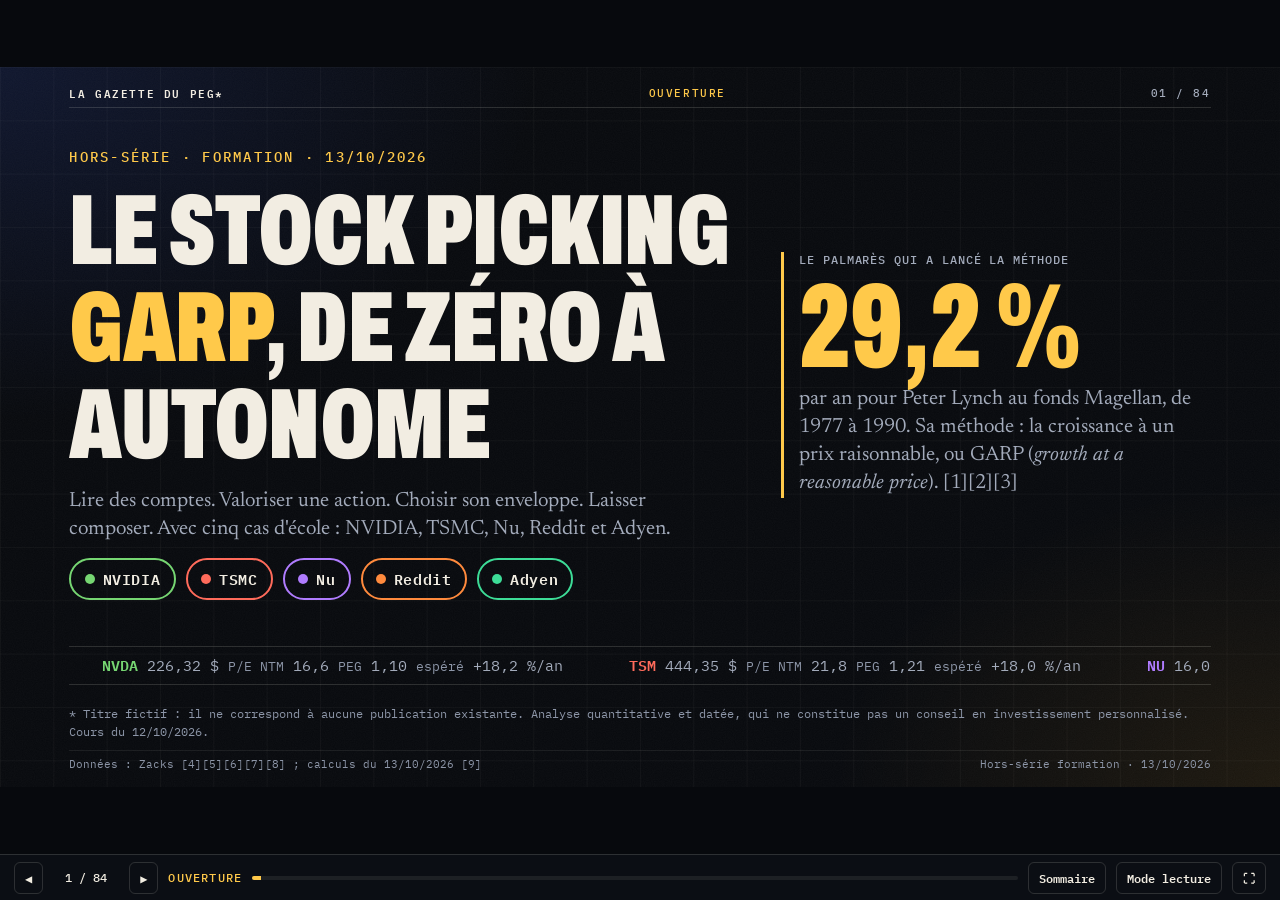
==== commit f463359c: "Formation GARP : chapitres ETF et Objectifs et horizon (DCA), contrôles de lisibilité Co-Authored-By" ====
--- a/screens/2026-10-13_formation-stock-picking-garp/diaporama/index.html
+++ b/screens/2026-10-13_formation-stock-picking-garp/diaporama/index.html
@@ -64,14 +64,14 @@
 .p { font-size:var(--fs-b); line-height:1.42; text-wrap:pretty; } .p.m { color:var(--muted); }
 .p b, .ul b { font-weight:700; } .p.sm { font-size:var(--fs-s); line-height:1.35; }
 .lab { display:block; font:500 var(--fs-lab)/1.3 "GZ Plex Mono", monospace; text-transform:uppercase; letter-spacing:.08em; color:var(--muted); }
-small { font-size:.78em; color:var(--muted); }
+small { font-size:max(.78em, 11px); color:var(--muted); }
 
 /* ---------- grilles ---------- */
 .g { display:grid; gap:var(--gap); grid-template-columns:minmax(0,1fr); align-content:start; }
 .g > * { min-width:0; }
 .lc2 { grid-template-columns:repeat(2, minmax(0,1fr)); }
 :is(.pres, .impression) .c2 { grid-template-columns:repeat(2, minmax(0,1fr)); } :is(.pres, .impression) .c3 { grid-template-columns:repeat(3, minmax(0,1fr)); }
-:is(.pres, .impression) .c4 { grid-template-columns:repeat(4, minmax(0,1fr)); } :is(.pres, .impression) .c32 { grid-template-columns:minmax(0,3fr) minmax(0,2fr); }
+:is(.pres, .impression) .c4 { grid-template-columns:repeat(4, minmax(0,1fr)); } :is(.pres, .impression) .c5 { grid-template-columns:repeat(5, minmax(0,1fr)); } :is(.pres, .impression) .c32 { grid-template-columns:minmax(0,3fr) minmax(0,2fr); }
 :is(.pres, .impression) .c23 { grid-template-columns:minmax(0,2fr) minmax(0,3fr); } :is(.pres, .impression) .c31 { grid-template-columns:minmax(0,3fr) minmax(0,1.25fr); }
 :is(.pres, .impression) .lc1.c3 { grid-template-columns:repeat(3, minmax(0,1fr)); }
 .stats3 { grid-template-rows:auto; }
@@ -177,6 +177,7 @@
 .toc-card:hover, .toc-card:focus-visible { border-color:var(--gold); transform:translateY(-2px); }
 .tc-n { font:900 var(--fs-n3)/1 "GZ Archivo"; font-stretch:62%; color:var(--gold); }
 .tc-t { font:800 var(--fs-n4)/1.05 "GZ Archivo"; font-stretch:75%; text-transform:uppercase; }
+:is(.pres, .impression) .toc-card { gap:calc(6 * var(--u)); } :is(.pres, .impression) .toc-card .tc-t { font-size:calc(var(--fs-n4) * .85); } :is(.pres, .impression) .toc-card .tc-s { font-size:var(--fs-xs); }
 .tc-s { font-size:var(--fs-s); color:var(--muted); line-height:1.35; }
 .tc-r { font:500 var(--fs-xs) "GZ Plex Mono"; color:var(--dim); text-transform:uppercase; letter-spacing:.06em; margin-top:auto; }
 
@@ -220,7 +221,8 @@
 
 /* fourchettes et zones */
 .rg, .zn { display:grid; grid-template-columns:7em minmax(0,1fr) 4.6em; align-items:center; gap:10px; padding:calc(14 * var(--u)) 0 calc(22 * var(--u)); border-bottom:1px solid var(--line2); }
-:is(.pres, .impression) .rg, :is(.pres, .impression) .zn { grid-template-columns:calc(230 * var(--u)) minmax(0,1fr) calc(150 * var(--u)); gap:calc(20 * var(--u)); padding:calc(6 * var(--u)) 0 calc(24 * var(--u)); }
+:is(.pres, .impression) .rg, :is(.pres, .impression) .zn { grid-template-columns:calc(230 * var(--u)) minmax(0,1fr) calc(150 * var(--u)); gap:calc(20 * var(--u)); padding:calc(5 * var(--u)) 0 calc(22 * var(--u)); }
+:is(.pres, .impression) .tight .hb { padding:calc(2 * var(--u)) 0; } :is(.pres, .impression) .tight .rg { padding:calc(3 * var(--u)) 0 calc(20 * var(--u)); }
 .rg-head { display:flex; justify-content:space-between; gap:12px; }
 .rg-l, .zn-l { font-size:var(--fs-b); font-weight:600; color:var(--c); }
 .rg-x, .zn-x { font:600 var(--fs-b) "GZ Plex Mono"; text-align:right; color:var(--paper); }
@@ -237,7 +239,7 @@
 .zn-safe { position:absolute; top:0; height:100%; background:rgba(91,227,143,.55); border-radius:99px 0 0 99px; }
 .zn-buy { position:absolute; top:0; height:100%; background:rgba(91,227,143,.25); }
 .zn-px { position:absolute; top:-45%; height:190%; width:4px; margin-left:-2px; background:var(--c); }
-.zn-px span { position:absolute; bottom:100%; left:50%; transform:translateX(-50%); font:600 var(--fs-xs) "GZ Plex Mono"; color:var(--c); white-space:nowrap; margin-bottom:2px; }
+.zn-pl { position:absolute; bottom:100%; transform:translateX(-50%); font:600 var(--fs-xs) "GZ Plex Mono"; color:var(--c); white-space:nowrap; margin-bottom:6px; }
 
 /* catégories */
 .cats .card { gap:calc(5 * var(--u)); } .cat .p { font-size:var(--fs-s); line-height:1.35; } .cat .ex { font-size:var(--fs-s); line-height:1.3; }
@@ -301,11 +303,12 @@
 .qz-q { gap:calc(8 * var(--u)); } :is(.pres, .impression) .qz-q .p { font-size:var(--fs-s); line-height:1.32; } :is(.pres, .impression) .qz .card { padding:calc(14 * var(--u)) calc(18 * var(--u)); }
 .opts { display:flex; flex-direction:column; gap:calc(6 * var(--u)); }
 :is(.pres, .impression) .opts { flex-direction:row; flex-wrap:wrap; }
-.opt { text-align:left; background:rgba(0,0,0,.2); border:1px solid var(--line); border-radius:8px; padding:8px 10px; cursor:pointer; font:500 var(--fs-s) "GZ Plex Mono"; min-height:40px; }
-:is(.pres, .impression) .opt { padding:calc(8 * var(--u)) calc(12 * var(--u)); min-height:0; }
+.opt { text-align:left; background:rgba(0,0,0,.2); border:1px solid var(--line); border-radius:8px; padding:8px 10px; cursor:pointer; font:600 var(--fs-s) "GZ Archivo", sans-serif; font-variant-numeric:tabular-nums; min-height:40px; }
+:is(.pres, .impression) .opt { padding:calc(6 * var(--u)) calc(10 * var(--u)); min-height:0; }
 .opt:hover { border-color:var(--gold); }
 .opt.ok { border-color:var(--pos); background:rgba(91,227,143,.15); } .opt.ko { border-color:var(--neg); background:rgba(255,106,95,.12); }
-.why { font-size:var(--fs-xs); color:var(--muted); visibility:hidden; } .qz-q.done .why { visibility:visible; }
+.why { font-size:var(--fs-xs); line-height:1.3; color:var(--muted); visibility:hidden; }
+:is(.pres, .impression) .qz-q .opt { font-size:var(--fs-xs); } .qz-q.done .why { visibility:visible; }
 .score { color:var(--gold); font-family:"GZ Plex Mono"; }
 .impression .opt.good { border-color:var(--pos); background:rgba(91,227,143,.15); } .impression .why { visibility:visible; }
 
@@ -327,6 +330,29 @@
 .eq { display:flex; flex-direction:column; gap:calc(6 * var(--u)); background:var(--card); border:1px solid var(--line); border-radius:var(--r); padding:12px 14px; }
 :is(.pres, .impression) .eq { padding:calc(16 * var(--u)) calc(24 * var(--u)); }
 .eqv { font:900 var(--fs-n3)/1 "GZ Archivo"; font-stretch:62%; } .eqv i { font-style:normal; color:var(--dim); margin:0 .2em; } .eqv b { color:var(--gold); }
+
+
+.st-c { gap:calc(6 * var(--u)); } .st-c .tc-t { font-size:var(--fs-n4); }
+/* flux ETF */
+.flow { display:grid; grid-template-columns:minmax(0,1fr); gap:10px; }
+:is(.pres, .impression) .flow { grid-template-columns:minmax(0,1fr) auto minmax(0,1fr) auto minmax(0,1fr) auto minmax(0,1fr); align-items:stretch; gap:calc(14 * var(--u)); }
+.fl { gap:calc(6 * var(--u)); } .fl .tc-t { font-size:var(--fs-n4); }
+.fl-ar { display:none; } :is(.pres, .impression) .fl-ar { display:flex; align-items:center; font:900 var(--fs-n3) "GZ Archivo"; color:var(--gold); }
+.t.etf td { font-size:calc(var(--fs-t) * .9); } .t.etf td small { display:block; font-family:"GZ Plex Mono"; }
+/* noyau et satellites, DCA */
+.ns { display:flex; gap:8px; min-height:90px; }
+:is(.pres, .impression) .ns { min-height:calc(170 * var(--u)); gap:calc(12 * var(--u)); }
+.ns > div { display:flex; flex-direction:column; justify-content:flex-end; gap:calc(4 * var(--u)); padding:12px; border-radius:var(--r); }
+:is(.pres, .impression) .ns > div { padding:calc(18 * var(--u)) calc(20 * var(--u)); }
+.ns-n { background:rgba(141,162,200,.25); border:1px solid var(--ndx); } .ns-s { background:rgba(255,201,74,.16); border:1px solid var(--gold); }
+.ns b { font:900 var(--fs-n4)/1 "GZ Archivo"; font-stretch:62%; } .ns span { font-size:var(--fs-s); color:var(--muted); line-height:1.3; }
+.px { display:grid; grid-template-columns:repeat(6, minmax(0,1fr)); gap:8px; align-items:end; height:120px; margin:4px 0 8px; }
+:is(.pres, .impression) .px { height:calc(200 * var(--u)); gap:calc(14 * var(--u)); }
+.px-b { height:100%; display:flex; flex-direction:column; justify-content:flex-end; align-items:center; gap:3px; }
+.px-b i { display:block; width:100%; background:var(--gold); opacity:.75; border-radius:4px 4px 0 0; transform-origin:bottom; }
+.px-b span { order:-1; font:600 var(--fs-xs) "GZ Plex Mono"; } .px-b small { font:400 var(--fs-xs) "GZ Plex Mono"; color:var(--muted); }
+.js .px-b i { transform:scaleY(0); } .js .on .px-b i { animation:growy .9s cubic-bezier(.2,.8,.2,1) both; animation-delay:calc(400ms + var(--i, 0) * 60ms); }
+.impression .px-b i { animation:none !important; transform:none !important; }
 
 /* ---------- mode présentation ---------- */
 .pres { position:fixed; inset:0; overflow:hidden; background:#05070a; --W:min(100vw, calc((100vh - 46px) * 16 / 9)); }
@@ -417,7 +443,7 @@
 <div id="gz" lang="fr">
 <div class="lhead"><span>La Gazette du PEG* · Formation GARP</span><span class="btns"><button type="button" data-toc>Sommaire</button><button type="button" data-mode>Mode présentation</button></span></div>
 <main class="stage">
-<section class="slide cover" id="s1" data-sec="Ouverture" data-titre="Couverture" aria-label="1. Couverture"><div class="sl-in"><div class="bg" aria-hidden="true"></div><header class="hud"><span class="mast">La Gazette du PEG<sup>*</sup></span><span class="hsec">Ouverture</span><span class="hnum">01 / 68</span></header><div class="body">
+<section class="slide cover" id="s1" data-sec="Ouverture" data-titre="Couverture" aria-label="1. Couverture"><div class="sl-in"><div class="bg" aria-hidden="true"></div><header class="hud"><span class="mast">La Gazette du PEG*</span><span class="hsec">Ouverture</span><span class="hnum">01 / 84</span></header><div class="body">
 <div class="cv">
   <div class="cv-l">
     <p class="kick a">Hors-série · formation · 13/10/2026</p>
@@ -433,10 +459,51 @@
 </div>
 <div class="tape a" aria-hidden="true"><div class="tape-in"><span class="tk" style="--c:#76d672"><b>NVDA</b> 226,32 $ <s>P/E NTM</s> 16,6 <s>PEG</s> 1,10 <s>espéré</s> +18,2 %/an</span><span class="tk" style="--c:#ff6b5b"><b>TSM</b> 444,35 $ <s>P/E NTM</s> 21,8 <s>PEG</s> 1,21 <s>espéré</s> +18,0 %/an</span><span class="tk" style="--c:#b07cff"><b>NU</b> 16,01 $ <s>P/E NTM</s> 14,6 <s>PEG</s> 0,66 <s>espéré</s> +19,9 %/an</span><span class="tk" style="--c:#ff8a3d"><b>RDDT</b> 159,93 $ <s>P/E NTM</s> 24,3 <s>PEG</s> 1,11 <s>espéré</s> +20,9 %/an</span><span class="tk" style="--c:#3ddc97"><b>ADYEY</b> 10,21 $ <s>P/E NTM</s> 19,9 <s>PEG</s> 1,05 <s>espéré</s> +18,5 %/an</span><span class="tk" style="--c:#76d672"><b>NVDA</b> 226,32 $ <s>P/E NTM</s> 16,6 <s>PEG</s> 1,10 <s>espéré</s> +18,2 %/an</span><span class="tk" style="--c:#ff6b5b"><b>TSM</b> 444,35 $ <s>P/E NTM</s> 21,8 <s>PEG</s> 1,21 <s>espéré</s> +18,0 %/an</span><span class="tk" style="--c:#b07cff"><b>NU</b> 16,01 $ <s>P/E NTM</s> 14,6 <s>PEG</s> 0,66 <s>espéré</s> +19,9 %/an</span><span class="tk" style="--c:#ff8a3d"><b>RDDT</b> 159,93 $ <s>P/E NTM</s> 24,3 <s>PEG</s> 1,11 <s>espéré</s> +20,9 %/an</span><span class="tk" style="--c:#3ddc97"><b>ADYEY</b> 10,21 $ <s>P/E NTM</s> 19,9 <s>PEG</s> 1,05 <s>espéré</s> +18,5 %/an</span></div></div>
 <p class="cv-disc a">* Titre fictif : il ne correspond à aucune publication existante. Analyse quantitative et datée, qui ne constitue pas un conseil en investissement personnalisé. Cours du 12/10/2026.</p></div><footer class="foot"><span class="src">Données : Zacks [4][5][6][7][8] ; calculs du 13/10/2026 [9]</span><span class="ed">Hors-série formation · 13/10/2026</span></footer></div></section>
-<section class="slide " id="s2" data-sec="Ouverture" data-titre="Le parcours" aria-label="2. Le parcours"><div class="sl-in"><div class="bg" aria-hidden="true"></div><header class="hud"><span class="mast">La Gazette du PEG<sup>*</sup></span><span class="hsec">Ouverture</span><span class="hnum">02 / 68</span></header><div class="body"><div class="hd"><p class="kick a">Le parcours</p><h2 class="h1 a">Huit chapitres pour tout maîtriser</h2><p class="lede a">Chaque notion est illustrée par une société réelle et des chiffres datés. Cliquez sur un chapitre pour y aller ; les flèches du clavier font avancer la présentation.</p></div><div class="g c4 lc2 main"><a class="card toc-card a" href="#s4"><span class="tc-n">01</span><span class="tc-t">Les bases</span><span class="tc-s">Ce qu&#x27;on achète vraiment quand on achète une action.</span><span class="tc-r">diapos 4 à 8</span></a><a class="card toc-card a" href="#s9"><span class="tc-n">02</span><span class="tc-t">Lire les comptes</span><span class="tc-s">Compte de résultat, bilan, flux de trésorerie : où se cache la qualité.</span><span class="tc-r">diapos 9 à 21</span></a><a class="card toc-card a" href="#s22"><span class="tc-n">03</span><span class="tc-t">Valoriser</span><span class="tc-s">Capitalisation, P/E, PEG : combien payer pour la croissance.</span><span class="tc-r">diapos 22 à 29</span></a><a class="card toc-card a" href="#s30"><span class="tc-n">04</span><span class="tc-t">La méthode GARP</span><span class="tc-s">La croissance à un prix raisonnable, en règles mesurables.</span><span class="tc-r">diapos 30 à 38</span></a><a class="card toc-card a" href="#s39"><span class="tc-n">05</span><span class="tc-t">Enveloppes, frais et impôts</span><span class="tc-s">PEA, compte-titres, assurance-vie : ce que l&#x27;État et les intermédiaires prélèvent.</span><span class="tc-r">diapos 39 à 45</span></a><a class="card toc-card a" href="#s46"><span class="tc-n">06</span><span class="tc-t">Intérêts composés</span><span class="tc-s">Le temps, le rendement et les frais : la calculatrice.</span><span class="tc-r">diapos 46 à 51</span></a><a class="card toc-card a" href="#s52"><span class="tc-n">07</span><span class="tc-t">Grands investisseurs</span><span class="tc-s">Lynch, Buffett, Munger, Graham, Fisher, Smith, Bogle, Marks.</span><span class="tc-r">diapos 52 à 59</span></a><a class="card toc-card a" href="#s60"><span class="tc-n">08</span><span class="tc-t">Passer à l&#x27;action</span><span class="tc-s">Routine, check-list, quiz, glossaire et sources.</span><span class="tc-r">diapos 60 à 68</span></a></div></div><footer class="foot"><span class="src"></span><span class="ed">Hors-série formation · 13/10/2026</span></footer></div></section>
-<section class="slide " id="s3" data-sec="Ouverture" data-titre="À la fin, vous saurez…" aria-label="3. À la fin, vous saurez…"><div class="sl-in"><div class="bg" aria-hidden="true"></div><header class="hud"><span class="mast">La Gazette du PEG<sup>*</sup></span><span class="hsec">Ouverture</span><span class="hnum">03 / 68</span></header><div class="body"><div class="hd"><p class="kick a">Objectifs</p><h2 class="h1 a">À la fin, vous saurez…</h2></div><div class="g c32 main"><div><ul class="ul ck"><li class="a">Lire un compte de résultat, un bilan et un tableau de flux de trésorerie.</li><li class="a">Calculer un BPA, une marge, un FCF, un ROE et un ROIC.</li><li class="a">Distinguer le BPA publié (GAAP) du BPA ajusté (non-GAAP).</li><li class="a">Juger un P/E et calculer un PEG, puis une zone d'achat.</li><li class="a">Classer une société dans les six catégories de Peter Lynch.</li><li class="a">Appliquer une grille GARP et fixer des règles de vente.</li><li class="a">Choisir entre PEA, compte-titres et assurance-vie.</li><li class="a">Mesurer l'effet du temps, des frais et des impôts.</li></ul></div><div class="g stats3"><div class="card stat a" style="--c:var(--neg)"><span class="v"><span class="cnt " data-v="79.0" data-d="0" data-suf=" %" data-pre="" data-s="0">79 %</span></span><span class="l">des fonds actifs de grandes valeurs américaines ont fait moins bien que le S&amp;P 500 en 2025. Battre l'indice est difficile. [10][11]</span></div><div class="card stat a" style="--c:var(--gold)"><span class="v"><span class="cnt " data-v="31.4" data-d="1" data-suf=" %" data-pre="" data-s="0">31,4 %</span></span><span class="l">de flat tax sur les gains d'un compte-titres en 2026, contre 18,6 % dans un PEA de plus de 5 ans. L'enveloppe compte. [12][13][14]</span></div><div class="card stat a" style="--c:var(--ndx)"><span class="v"><span class="cnt " data-v="35.216541838274885" data-d="1" data-suf=" %" data-pre="" data-s="0">35,2 %</span></span><span class="l">du capital final perdu en 30 ans avec 2 % de frais par an. Les frais aussi. (hypothèses [15])</span></div></div></div></div><footer class="foot"><span class="src"></span><span class="ed">Hors-série formation · 13/10/2026</span></footer></div></section>
-<section class="slide op" id="s4" data-sec="Les bases" data-titre="Les bases" aria-label="4. Les bases"><div class="sl-in"><div class="bg" aria-hidden="true"></div><header class="hud"><span class="mast">La Gazette du PEG<sup>*</sup></span><span class="hsec">Les bases</span><span class="hnum">04 / 68</span></header><div class="wipe"></div><div class="opn" aria-hidden="true">01</div><div class="op-in"><p class="kick a">Chapitre 01</p><h2 class="xl a">Les bases</h2><p class="lede a">Ce qu&#x27;on achète vraiment quand on achète une action.</p><ol class="op-list"><li class="a"><a href="#s5"><span class="num">05</span>Une action, c&#x27;est une part d&#x27;entreprise</a></li><li class="a"><a href="#s6"><span class="num">06</span>Cours = BPA × P/E</a></li><li class="a"><a href="#s7"><span class="num">07</span>ETF ou stock picking</a></li><li class="a"><a href="#s8"><span class="num">08</span>Le risque</a></li></ol><div class="op-tz a"><span class="op-big"><span class="cnt " data-v="4.9" data-d="2" data-suf=" $" data-pre="" data-s="0">4,90 $</span></span><span class="op-txt">de bénéfice par action pour NVIDIA sur l'exercice 2026</span></div></div><footer class="foot"><span class="src"></span><span class="ed">Hors-série formation · 13/10/2026</span></footer></div></section>
-<section class="slide " id="s5" data-sec="Les bases" data-titre="Une action, c&#x27;est une part d&#x27;entreprise" aria-label="5. Une action, c&#x27;est une part d&#x27;entreprise"><div class="sl-in"><div class="bg" aria-hidden="true"></div><header class="hud"><span class="mast">La Gazette du PEG<sup>*</sup></span><span class="hsec">Les bases</span><span class="hnum">05 / 68</span></header><div class="body"><div class="hd"><p class="kick a">Les bases · une action</p><h2 class="h1 a">Une action, c'est une part d'entreprise</h2><p class="lede a">NVIDIA compte 24,5 milliards d'actions en moyenne sur son exercice 2026. En achetant une action à 226,32 $, vous possédez une fraction de ses ventes, de ses bénéfices et de sa trésorerie.</p></div><div class="g c2 main">
+<section class="slide " id="s2" data-sec="Ouverture" data-titre="Le parcours" aria-label="2. Le parcours"><div class="sl-in"><div class="bg" aria-hidden="true"></div><header class="hud"><span class="mast">La Gazette du PEG*</span><span class="hsec">Ouverture</span><span class="hnum">02 / 84</span></header><div class="body"><div class="hd"><p class="kick a">Le parcours</p><h2 class="h1 a">Dix chapitres pour tout maîtriser</h2><p class="lede a">Chaque notion est illustrée par une société réelle et des chiffres datés. Cliquez sur un chapitre ; les flèches du clavier font avancer.</p></div><div class="g c5 lc2 main"><a class="card toc-card a" href="#s4"><span class="tc-n">01</span><span class="tc-t">Objectifs et horizon</span><span class="tc-s">Pourquoi, pour quand, combien : les questions à régler avant d&#x27;acheter une seule action.</span><span class="tc-r">diapos 4 à 10</span></a><a class="card toc-card a" href="#s11"><span class="tc-n">02</span><span class="tc-t">Les bases</span><span class="tc-s">Ce qu&#x27;on achète vraiment quand on achète une action.</span><span class="tc-r">diapos 11 à 15</span></a><a class="card toc-card a" href="#s16"><span class="tc-n">03</span><span class="tc-t">Lire les comptes</span><span class="tc-s">Compte de résultat, bilan, flux de trésorerie : où se cache la qualité.</span><span class="tc-r">diapos 16 à 28</span></a><a class="card toc-card a" href="#s29"><span class="tc-n">04</span><span class="tc-t">Valoriser</span><span class="tc-s">Capitalisation, P/E, PEG : combien payer pour la croissance.</span><span class="tc-r">diapos 29 à 36</span></a><a class="card toc-card a" href="#s37"><span class="tc-n">05</span><span class="tc-t">La méthode GARP</span><span class="tc-s">La croissance à un prix raisonnable, en règles mesurables.</span><span class="tc-r">diapos 37 à 45</span></a><a class="card toc-card a" href="#s46"><span class="tc-n">06</span><span class="tc-t">Enveloppes, frais et impôts</span><span class="tc-s">PEA, compte-titres, assurance-vie : ce que l&#x27;État et les intermédiaires prélèvent.</span><span class="tc-r">diapos 46 à 52</span></a><a class="card toc-card a" href="#s53"><span class="tc-n">07</span><span class="tc-t">Les ETF</span><span class="tc-s">Le socle du portefeuille : comment fonctionne un fonds indiciel coté, et lesquels choisir.</span><span class="tc-r">diapos 53 à 59</span></a><a class="card toc-card a" href="#s60"><span class="tc-n">08</span><span class="tc-t">Intérêts composés</span><span class="tc-s">Le temps, le rendement et les frais : la calculatrice.</span><span class="tc-r">diapos 60 à 65</span></a><a class="card toc-card a" href="#s66"><span class="tc-n">09</span><span class="tc-t">Grands investisseurs</span><span class="tc-s">Lynch, Buffett, Munger, Graham, Fisher, Smith, Bogle, Marks.</span><span class="tc-r">diapos 66 à 73</span></a><a class="card toc-card a" href="#s74"><span class="tc-n">10</span><span class="tc-t">Passer à l&#x27;action</span><span class="tc-s">Routine, check-list, quiz, glossaire et sources.</span><span class="tc-r">diapos 74 à 84</span></a></div></div><footer class="foot"><span class="src"></span><span class="ed">Hors-série formation · 13/10/2026</span></footer></div></section>
+<section class="slide " id="s3" data-sec="Ouverture" data-titre="À la fin, vous saurez…" aria-label="3. À la fin, vous saurez…"><div class="sl-in"><div class="bg" aria-hidden="true"></div><header class="hud"><span class="mast">La Gazette du PEG*</span><span class="hsec">Ouverture</span><span class="hnum">03 / 84</span></header><div class="body"><div class="hd"><p class="kick a">Objectifs</p><h2 class="h1 a">À la fin, vous saurez…</h2></div><div class="g c32 main"><div><ul class="ul ck"><li class="a">Fixer un objectif, un horizon, et choisir entre investir d'un coup ou progressivement.</li><li class="a">Lire un compte de résultat, un bilan et un tableau de flux de trésorerie.</li><li class="a">Calculer un BPA, une marge, un FCF, un ROE et un ROIC.</li><li class="a">Distinguer le BPA publié (GAAP) du BPA ajusté (non-GAAP).</li><li class="a">Juger un P/E et calculer un PEG, puis une zone d'achat.</li><li class="a">Classer une société dans les six catégories de Peter Lynch.</li><li class="a">Appliquer une grille GARP et fixer des règles de vente.</li><li class="a">Choisir entre PEA, compte-titres et assurance-vie, et le bon ETF.</li><li class="a">Mesurer l'effet du temps, des frais et des impôts.</li></ul></div><div class="g stats3"><div class="card stat a" style="--c:var(--neg)"><span class="v"><span class="cnt " data-v="79.0" data-d="0" data-suf=" %" data-pre="" data-s="0">79 %</span></span><span class="l">des fonds actifs de grandes valeurs américaines ont fait moins bien que le S&amp;P 500 en 2025. Battre l'indice est difficile. [10][11]</span></div><div class="card stat a" style="--c:var(--gold)"><span class="v"><span class="cnt " data-v="31.4" data-d="1" data-suf=" %" data-pre="" data-s="0">31,4 %</span></span><span class="l">de flat tax sur les gains d'un compte-titres en 2026, contre 18,6 % dans un PEA de plus de 5 ans. L'enveloppe compte. [12][13][14]</span></div><div class="card stat a" style="--c:var(--ndx)"><span class="v"><span class="cnt " data-v="35.216541838274885" data-d="1" data-suf=" %" data-pre="" data-s="0">35,2 %</span></span><span class="l">du capital final perdu en 30 ans avec 2 % de frais par an. Les frais aussi. (hypothèses [15])</span></div></div></div></div><footer class="foot"><span class="src"></span><span class="ed">Hors-série formation · 13/10/2026</span></footer></div></section>
+<section class="slide op" id="s4" data-sec="Objectifs et horizon" data-titre="Objectifs et horizon" aria-label="4. Objectifs et horizon"><div class="sl-in"><div class="bg" aria-hidden="true"></div><header class="hud"><span class="mast">La Gazette du PEG*</span><span class="hsec">Objectifs et horizon</span><span class="hnum">04 / 84</span></header><div class="wipe"></div><div class="opn" aria-hidden="true">01</div><div class="op-in"><p class="kick a">Chapitre 01</p><h2 class="xl a">Objectifs et horizon</h2><p class="lede a">Pourquoi, pour quand, combien : les questions à régler avant d&#x27;acheter une seule action.</p><ol class="op-list"><li class="a"><a href="#s5"><span class="num">05</span>L&#x27;épargne de précaution</a></li><li class="a"><a href="#s6"><span class="num">06</span>Un objectif, un horizon, un support</a></li><li class="a"><a href="#s7"><span class="num">07</span>Le temps réduit le risque</a></li><li class="a"><a href="#s8"><span class="num">08</span>Le noyau et les satellites</a></li><li class="a"><a href="#s9"><span class="num">09</span>En une fois ou progressivement ?</a></li><li class="a"><a href="#s10"><span class="num">10</span>Le DCA en pratique</a></li></ol><div class="op-tz a"><span class="op-big"><span class="cnt " data-v="68.0" data-d="0" data-suf=" %" data-pre="" data-s="0">68 %</span></span><span class="op-txt">des cas où investir en une fois a battu un DCA de trois mois (Vanguard, MSCI World, 1976-2022)</span></div></div><footer class="foot"><span class="src"></span><span class="ed">Hors-série formation · 13/10/2026</span></footer></div></section>
+<section class="slide " id="s5" data-sec="Objectifs et horizon" data-titre="L&#x27;épargne de précaution" aria-label="5. L&#x27;épargne de précaution"><div class="sl-in"><div class="bg" aria-hidden="true"></div><header class="hud"><span class="mast">La Gazette du PEG*</span><span class="hsec">Objectifs et horizon</span><span class="hnum">05 / 84</span></header><div class="body"><div class="hd"><p class="kick a">Objectifs et horizon · d'abord</p><h2 class="h1 a">Avant d'investir : l'épargne de précaution</h2><p class="lede a">L'argent placé en actions doit pouvoir rester investi plusieurs années. Avant d'acheter une seule action, on met de côté de quoi faire face aux imprévus, sans jamais devoir vendre au pire moment.</p></div><div class="g main"><div class="g c4 lc1"><div class="card st-c a"><span class="tc-n">1</span><span class="tc-t">Épargne de précaution</span><p class="p sm">Le repère le plus courant : trois à six mois de dépenses contraintes (loyer, crédits, factures), placés sur des supports sûrs et disponibles.</p><span class="tc-r">Livret A, LDDS : disponibles, garantis, sans impôt</span></div><div class="card st-c a"><span class="tc-n">2</span><span class="tc-t">Dettes chères</span><p class="p sm">Rembourser un crédit à la consommation rapporte son taux, sans risque.</p><span class="tc-r">aucun placement ne rapporte 15 % sans risque</span></div><div class="card st-c a"><span class="tc-n">3</span><span class="tc-t">Projets datés</span><p class="p sm">Voiture, apport immobilier : l'argent nécessaire avant 5 ans ne va pas en actions.</p><span class="tc-r">livrets, fonds en euros</span></div><div class="card st-c a"><span class="tc-n">4</span><span class="tc-t">Long terme</span><p class="p sm">Retraite, liberté financière, transmission : là commence l'investissement en actions.</p><span class="tc-r">PEA, assurance-vie, compte-titres</span></div></div>
+  <div class="g c3 lc1">
+    <div class="kv a " style="--c:var(--gold)"><span class="lab">Livret A, depuis le 1er août 2026</span><span class="v"><span class="cnt " data-v="1.7" data-d="1" data-suf=" %" data-pre="" data-s="0">1,7 %</span></span><span class="sub">net d'impôt ; 1,5 % auparavant ; taux révisé tous les six mois</span></div>
+    <div class="kv a " style="--c:var(--gold)"><span class="lab">Plafonds</span><span class="v">22 950 € <small>+ 12 000 € (LDDS)</small></span><span class="sub">par personne</span></div>
+    <div class="kv a " style="--c:var(--ndx)"><span class="lab">Inflation en France</span><span class="v"><span class="cnt " data-v="3.0" data-d="1" data-suf=" %" data-pre="" data-s="0">3,0 %</span></span><span class="sub">septembre 2026 ; estimation du 30/09/2026 ; 2,4 % en août ; chiffre définitif le 15/10/2026</span></div>
+  </div></div></div><footer class="foot"><span class="src">Sources : [16][17][18][19][20][21][22][23]</span><span class="ed">Hors-série formation · 13/10/2026</span></footer></div></section>
+<section class="slide " id="s6" data-sec="Objectifs et horizon" data-titre="Un objectif, un horizon, un support" aria-label="6. Un objectif, un horizon, un support"><div class="sl-in"><div class="bg" aria-hidden="true"></div><header class="hud"><span class="mast">La Gazette du PEG*</span><span class="hsec">Objectifs et horizon</span><span class="hnum">06 / 84</span></header><div class="body"><div class="hd"><p class="kick a">Objectifs et horizon · planifier</p><h2 class="h1 a">Un objectif, un horizon, un support</h2><p class="lede a">Chaque euro a une mission et une date. C'est la date qui décide du support : plus elle est lointaine, plus on peut accepter les variations des actions.</p></div><div class="g c32 main"><div class="tw"><table class="t "><thead><tr><th class="">Objectif</th><th class="">Horizon</th><th class="">Supports adaptés (hyp.)</th><th class="">Part d'actions</th></tr></thead><tbody><tr class="a"><td class="">Imprévus</td><td class="">immédiat</td><td class="">Livret A, LDDS</td><td class="">aucune</td></tr><tr class="a"><td class="">Projet à moins de 2 ans</td><td class="">0 à 2 ans</td><td class="">livrets, compte à terme</td><td class="">aucune</td></tr><tr class="a"><td class="">Projet à 2 à 5 ans</td><td class="">2 à 5 ans</td><td class="">fonds en euros d'assurance-vie, livrets</td><td class="">faible</td></tr><tr class="a"><td class="">Projet à 5 à 8 ans</td><td class="">5 à 8 ans</td><td class="">PEA, assurance-vie : ETF et actions en partie</td><td class="">moyenne</td></tr><tr class="a"><td class="">Retraite, liberté financière</td><td class="">8 ans et plus</td><td class="">PEA, assurance-vie, compte-titres : ETF et actions</td><td class="">élevée</td></tr><tr class="a"><td class="">Transmission</td><td class="">long</td><td class="">assurance-vie</td><td class="">selon l'horizon des bénéficiaires</td></tr></tbody></table></div>
+  <div class="g"><ul class="ul "><li class="a"><b>Les horizons de l'AMF</b> : l&#x27;AMF appelle court terme moins de 3 ans, moyen terme 3 à 10 ans et long terme plus de 10 ans : plus l&#x27;argent peut rester bloqué, plus on peut viser un rendement élevé, donc risqué.</li><li class="a"><b>Un objectif chiffré</b> : « 300 € par mois pendant 20 ans pour compléter ma retraite » vaut mieux que « gagner de l'argent ».</li><li class="a"><b>La tolérance au risque</b> : pourrez-vous voir votre portefeuille perdre 40 % sans vendre ? Si la réponse est non, réduisez la part d'actions.</li></ul></div></div></div><footer class="foot"><span class="src">Tableau : proposition pédagogique (hyp.) ; horizon [24][25]</span><span class="ed">Hors-série formation · 13/10/2026</span></footer></div></section>
+<section class="slide " id="s7" data-sec="Objectifs et horizon" data-titre="Le temps réduit le risque" aria-label="7. Le temps réduit le risque"><div class="sl-in"><div class="bg" aria-hidden="true"></div><header class="hud"><span class="mast">La Gazette du PEG*</span><span class="hsec">Objectifs et horizon</span><span class="hnum">07 / 84</span></header><div class="body"><div class="hd"><p class="kick a">Objectifs et horizon · le temps</p><h2 class="h1 a">Le temps réduit le risque de perte</h2><p class="lede a">Sur un an, les actions perdent souvent. Sur vingt ans, l'histoire américaine n'a jamais montré de perte. Le risque ne disparaît pas : il change de nature.</p></div><div class="g c32 main"><div class="card a"><span class="lab">Part des périodes de détention en perte, S&amp;P 500, rendements totaux glissants ; les chiffres exacts dépendent de la base de données</span><div class="hb a" style="--c:var(--neg)"><span class="hb-l">Détention de 1 an<small>1926-2017</small></span><span class="hb-t"><i style="width:100.00%"></i></span><span class="hb-v">25,0 %</span></div><div class="hb a" style="--c:var(--neg)"><span class="hb-l">Détention de 5 ans<small>1926-2017</small></span><span class="hb-t"><i style="width:49.60%"></i></span><span class="hb-v">12,4 %</span></div><div class="hb a" style="--c:var(--neg)"><span class="hb-l">Détention de 10 ans<small>1926-2017</small></span><span class="hb-t"><i style="width:21.60%"></i></span><span class="hb-v">5,4 %</span></div><div class="hb a" style="--c:var(--pos)"><span class="hb-l">Détention de 20 ans<small>depuis 1926</small></span><span class="hb-t"><i style="width:0.00%"></i></span><span class="hb-v">0,0 %</span></div></div>
+  <div class="g"><div class="card a"><span class="lab">Les grandes chutes du S&amp;P 500</span><div class="ln-r a"><span>Bulle internet <small>2000-2002</small></span><b class="neg">−49,1 %</b></div><div class="ln-r a"><span>Crise financière <small>2007-2009</small></span><b class="neg">−56,8 %</b></div><div class="ln-r a"><span>Covid <small>2020</small></span><b class="neg">−33,9 %</b></div><div class="ln-r a"><span>Hausse des taux <small>2022</small></span><b class="neg">−25,4 %</b></div><div class="ln-r a"><span>2008 <small>2008</small></span><b class="neg">−37,0 %</b></div></div>
+    <p class="p m a">Le passé ne garantit rien : ces chiffres décrivent un marché, les États-Unis, sur une période favorable. Un indice mondial ou européen a connu des décennies plus longues sans gain.</p></div></div></div><footer class="foot"><span class="src">Sources : [26][27][28][29][30][31][32][33]</span><span class="ed">Hors-série formation · 13/10/2026</span></footer></div></section>
+<section class="slide " id="s8" data-sec="Objectifs et horizon" data-titre="Le noyau et les satellites" aria-label="8. Le noyau et les satellites"><div class="sl-in"><div class="bg" aria-hidden="true"></div><header class="hud"><span class="mast">La Gazette du PEG*</span><span class="hsec">Objectifs et horizon</span><span class="hnum">08 / 84</span></header><div class="body"><div class="hd"><p class="kick a">Objectifs et horizon · l'allocation</p><h2 class="h1 a">Le noyau et les satellites</h2><p class="lede a">Un débutant n'a pas d'historique qui prouve qu'il bat l'indice. Le noyau du portefeuille suit donc l'indice ; le stock picking occupe les satellites, une part qu'on accepte de voir sous-performer.</p></div><div class="g c2 main">
+  <div class="card a"><span class="lab">Exemple pour 10 000 € (hyp.)</span>
+    <div class="ns"><div class="ns-n" style="flex:70"><b>7 000 €</b><span>noyau : un ou deux ETF larges (monde, Nasdaq 100)</span></div>
+    <div class="ns-s" style="flex:30"><b>3 000 €</b><span>satellites : 5 actions GARP de 600 €</span></div></div>
+    <ul class="ul "><li class="a"><b>Noyau</b> : de 50 à 80 % du portefeuille (hyp.). Il garantit de faire à peu près comme le marché.</li><li class="a"><b>Satellites</b> : le reste, en actions choisies avec la grille GARP. C'est là que se joue la surperformance… ou la sous-performance.</li><li class="a"><b>Une fois par an</b>, comparer les satellites à l'indice. Trois ans de retard ? Réduire leur part.</li></ul></div>
+  <div class="g">
+    <div class="card hl a"><p class="p"><b>Le portefeuille de cette formation est 100 % satellites.</b> Cinq valeurs, aucun ETF : c'est le choix d'un investisseur qui accepte l'écart à l'indice. Sur 12 mois, il a fait +2,3 %, contre +23,5 % pour le Nasdaq 100.</p></div>
+    <blockquote class="q a sm"><p class="en">« Don&#x27;t look for the needle in the haystack. Just buy the haystack! »</p><p class="fr">Ne cherchez pas l&#x27;aiguille dans la botte de foin. Achetez la botte de foin !</p><p class="by">John Bogle · livre The Little Book of Common Sense Investing · 2007 [34][35]</p></blockquote>
+  </div>
+</div></div><footer class="foot"><span class="src">hypothèses [15] ; rétroviseur calculs du 13/10/2026 [9]</span><span class="ed">Hors-série formation · 13/10/2026</span></footer></div></section>
+<section class="slide " id="s9" data-sec="Objectifs et horizon" data-titre="En une fois ou progressivement ?" aria-label="9. En une fois ou progressivement ?"><div class="sl-in"><div class="bg" aria-hidden="true"></div><header class="hud"><span class="mast">La Gazette du PEG*</span><span class="hsec">Objectifs et horizon</span><span class="hnum">09 / 84</span></header><div class="body"><div class="hd"><p class="kick a">Objectifs et horizon · entrer sur le marché</p><h2 class="h1 a">En une fois ou progressivement ?</h2><p class="lede a">Le DCA (dollar-cost averaging) investit la même somme à intervalles réguliers. L'investissement en une fois (lump sum) place tout tout de suite. Les études tranchent sur le rendement ; la psychologie, parfois, autrement.</p></div><div class="g c23 main">
+  <div class="g">
+    <div class="card stat a" style="--c:var(--gold)"><span class="v"><span class="cnt " data-v="68.0" data-d="0" data-suf=" %" data-pre="" data-s="0">68 %</span></span><span class="l">Vanguard (2023, MSCI World, 1976-2022) : investir en une fois a battu un DCA étalé sur trois mois dans 68 % des cas.</span></div>
+    <p class="p m a">Vanguard (2012) : aux États-Unis, au Royaume-Uni et en Australie, investir en une fois a battu un DCA étalé sur 12 mois environ deux fois sur trois.</p>
+    <p class="p m a">L&#x27;argument du DCA est surtout psychologique : il limite le regret d&#x27;avoir tout investi juste avant une baisse.</p>
+  </div>
+  <div class="tw"><table class="t "><thead><tr><th class=""></th><th class="">En une fois</th><th class="">Progressivement (DCA)</th></tr></thead><tbody><tr class="a"><td class="">Rendement moyen</td><td class="">plus élevé, car le marché monte plus souvent qu'il ne baisse</td><td class="">plus faible : l'argent attend</td></tr><tr class="a"><td class="">Pire scénario</td><td class="">tout investir juste avant un krach</td><td class="">le krach n'atteint qu'une partie de la somme</td></tr><tr class="a"><td class="">Regret</td><td class="">fort si le marché chute juste après</td><td class="">réduit</td></tr><tr class="a"><td class="">Discipline</td><td class="">une décision unique</td><td class="">une routine, automatisable</td></tr><tr class="a"><td class="">Pour qui</td><td class="">une somme disponible et des nerfs solides</td><td class="">un salaire épargné chaque mois, ou un héritage qu'on n'ose pas placer</td></tr></tbody></table></div>
+</div></div><footer class="foot"><span class="src">Sources : [36][37][38][39][40][41]</span><span class="ed">Hors-série formation · 13/10/2026</span></footer></div></section>
+<section class="slide " id="s10" data-sec="Objectifs et horizon" data-titre="Le DCA en pratique" aria-label="10. Le DCA en pratique"><div class="sl-in"><div class="bg" aria-hidden="true"></div><header class="hud"><span class="mast">La Gazette du PEG*</span><span class="hsec">Objectifs et horizon</span><span class="hnum">10 / 84</span></header><div class="body"><div class="hd"><p class="kick a">Objectifs et horizon · le DCA en pratique</p><h2 class="h1 a">Le DCA en pratique : deux scénarios</h2><p class="lede a">6 000 € à investir : tout au premier mois, ou 1 000 € par mois pendant 6 mois. Le DCA achète plus de parts quand le prix baisse : son coût moyen est toujours inférieur ou égal au prix moyen.</p></div><div class="g c2 main"><div class="card a"><span class="lab">Le marché baisse, puis rebondit</span><div class="px"><div class="px-b"><i style="height:90.9%"></i><span>100</span><small>m1</small></div><div class="px-b"><i style="height:72.7%"></i><span>80</span><small>m2</small></div><div class="px-b"><i style="height:54.5%"></i><span>60</span><small>m3</small></div><div class="px-b"><i style="height:63.6%"></i><span>70</span><small>m4</small></div><div class="px-b"><i style="height:81.8%"></i><span>90</span><small>m5</small></div><div class="px-b"><i style="height:100.0%"></i><span>110</span><small>m6</small></div></div>
+      <div class="ln-r"><span>Parts achetées en une fois (mois 1)</span><b>60,0</b></div>
+      <div class="ln-r"><span>Parts achetées en DCA (1 000 € par mois)</span><b>73,7</b></div>
+      <div class="ln-r"><span>Coût moyen DCA · prix moyen</span><b>81,46 · 85,00</b></div>
+      <div class="ln-r"><span>Valeur finale : en une fois · DCA</span><b>6 600 € · 8 102 €</b></div>
+      <p class="p"><b class="pos">DCA gagne</b> : 1 502 € d'écart.</p></div><div class="card a"><span class="lab">Le marché monte régulièrement</span><div class="px"><div class="px-b"><i style="height:80.0%"></i><span>100</span><small>m1</small></div><div class="px-b"><i style="height:84.0%"></i><span>105</span><small>m2</small></div><div class="px-b"><i style="height:88.0%"></i><span>110</span><small>m3</small></div><div class="px-b"><i style="height:92.0%"></i><span>115</span><small>m4</small></div><div class="px-b"><i style="height:96.0%"></i><span>120</span><small>m5</small></div><div class="px-b"><i style="height:100.0%"></i><span>125</span><small>m6</small></div></div>
+      <div class="ln-r"><span>Parts achetées en une fois (mois 1)</span><b>60,0</b></div>
+      <div class="ln-r"><span>Parts achetées en DCA (1 000 € par mois)</span><b>53,6</b></div>
+      <div class="ln-r"><span>Coût moyen DCA · prix moyen</span><b>111,85 · 112,50</b></div>
+      <div class="ln-r"><span>Valeur finale : en une fois · DCA</span><b>7 500 € · 6 705 €</b></div>
+      <p class="p"><b class="gold">En une fois gagne</b> : 795 € d'écart.</p></div></div><p class="p m a">Conclusion : le DCA protège du mauvais moment, au prix d'un rendement moyen plus faible quand le marché monte. Pour une épargne prélevée chaque mois sur le salaire, la question ne se pose pas : le versement programmé est du DCA naturel.</p></div><footer class="foot"><span class="src">Exemple pédagogique (data/dca_exemple.csv) ; hypothèses [15]</span><span class="ed">Hors-série formation · 13/10/2026</span></footer></div></section>
+<section class="slide op" id="s11" data-sec="Les bases" data-titre="Les bases" aria-label="11. Les bases"><div class="sl-in"><div class="bg" aria-hidden="true"></div><header class="hud"><span class="mast">La Gazette du PEG*</span><span class="hsec">Les bases</span><span class="hnum">11 / 84</span></header><div class="wipe"></div><div class="opn" aria-hidden="true">02</div><div class="op-in"><p class="kick a">Chapitre 02</p><h2 class="xl a">Les bases</h2><p class="lede a">Ce qu&#x27;on achète vraiment quand on achète une action.</p><ol class="op-list"><li class="a"><a href="#s12"><span class="num">12</span>Une action, c&#x27;est une part d&#x27;entreprise</a></li><li class="a"><a href="#s13"><span class="num">13</span>Cours = BPA × P/E</a></li><li class="a"><a href="#s14"><span class="num">14</span>ETF ou stock picking</a></li><li class="a"><a href="#s15"><span class="num">15</span>Le risque</a></li></ol><div class="op-tz a"><span class="op-big"><span class="cnt " data-v="4.9" data-d="2" data-suf=" $" data-pre="" data-s="0">4,90 $</span></span><span class="op-txt">de bénéfice par action pour NVIDIA sur l'exercice 2026</span></div></div><footer class="foot"><span class="src"></span><span class="ed">Hors-série formation · 13/10/2026</span></footer></div></section>
+<section class="slide " id="s12" data-sec="Les bases" data-titre="Une action, c&#x27;est une part d&#x27;entreprise" aria-label="12. Une action, c&#x27;est une part d&#x27;entreprise"><div class="sl-in"><div class="bg" aria-hidden="true"></div><header class="hud"><span class="mast">La Gazette du PEG*</span><span class="hsec">Les bases</span><span class="hnum">12 / 84</span></header><div class="body"><div class="hd"><p class="kick a">Les bases · une action</p><h2 class="h1 a">Une action, c'est une part d'entreprise</h2><p class="lede a">NVIDIA compte 24,5 milliards d'actions en moyenne sur son exercice 2026. En achetant une action à 226,32 $, vous possédez une fraction de ses ventes, de ses bénéfices et de sa trésorerie.</p></div><div class="g c2 main">
   <div class="card a">
     <span class="lab">L'entreprise entière (exercice clos fin janvier 2026)</span>
     <div class="g c2 lc2">
@@ -458,7 +525,7 @@
     <p class="p m a">Rapporté au prix payé, le bénéfice donne un <b>rendement bénéficiaire</b> de <b class="gold">2,2 %</b>. C'est l'inverse du P/E. Vous payez donc surtout la croissance future de ce bénéfice.</p>
   </div>
 </div></div><footer class="foot"><span class="src">Comptes annuels FY2026 et cours du 12/10/2026 : Zacks [4]</span><span class="ed">Hors-série formation · 13/10/2026</span></footer></div></section>
-<section class="slide " id="s6" data-sec="Les bases" data-titre="Cours = BPA × P/E" aria-label="6. Cours = BPA × P/E"><div class="sl-in"><div class="bg" aria-hidden="true"></div><header class="hud"><span class="mast">La Gazette du PEG<sup>*</sup></span><span class="hsec">Les bases</span><span class="hnum">06 / 68</span></header><div class="body"><div class="hd"><p class="kick a">Les bases · la formule</p><h2 class="h1 a">Cours = BPA × P/E</h2><p class="lede a">Toute la Bourse tient dans cette formule. Le BPA mesure ce que l'entreprise gagne par action. Le P/E (price-to-earnings, ou PER) mesure combien le marché paie chaque dollar de ce bénéfice.</p></div><div class="g c2 main">
+<section class="slide " id="s13" data-sec="Les bases" data-titre="Cours = BPA × P/E" aria-label="13. Cours = BPA × P/E"><div class="sl-in"><div class="bg" aria-hidden="true"></div><header class="hud"><span class="mast">La Gazette du PEG*</span><span class="hsec">Les bases</span><span class="hnum">13 / 84</span></header><div class="body"><div class="hd"><p class="kick a">Les bases · la formule</p><h2 class="h1 a">Cours = BPA × P/E</h2><p class="lede a">Toute la Bourse tient dans cette formule. Le BPA mesure ce que l'entreprise gagne par action. Le P/E (price-to-earnings, ou PER) mesure combien le marché paie chaque dollar de ce bénéfice.</p></div><div class="g c2 main">
   <div class="g">
     <div class="eq a"><span class="lab">Aujourd'hui</span><span class="eqv">10 $ <i>×</i> 20 <i>=</i> <b>200 $</b></span></div>
     <div class="eq a"><span class="lab">Dans 5 ans</span><span class="eqv">20 $ <i>×</i> 15 <i>=</i> <b>300 $</b></span></div>
@@ -474,37 +541,37 @@
     <p class="p a"><b class="gold">Le GARP</b> consiste à acheter un BPA qui croît vite, sans payer un P/E qui risque de se dégonfler.</p>
   </div>
 </div></div><footer class="foot"><span class="src">Exemple pédagogique (hypothèses [15])</span><span class="ed">Hors-série formation · 13/10/2026</span></footer></div></section>
-<section class="slide " id="s7" data-sec="Les bases" data-titre="ETF ou stock picking" aria-label="7. ETF ou stock picking"><div class="sl-in"><div class="bg" aria-hidden="true"></div><header class="hud"><span class="mast">La Gazette du PEG<sup>*</sup></span><span class="hsec">Les bases</span><span class="hnum">07 / 68</span></header><div class="body"><div class="hd"><p class="kick a">Les bases · le choix</p><h2 class="h1 a">ETF ou stock picking : la question honnête</h2><p class="lede a">Un ETF (fonds indiciel coté) achète tout l'indice pour quelques frais. Le stock picking choisit quelques actions pour faire mieux. La plupart des professionnels n'y arrivent pas.</p></div><div class="g c23 main">
+<section class="slide " id="s14" data-sec="Les bases" data-titre="ETF ou stock picking" aria-label="14. ETF ou stock picking"><div class="sl-in"><div class="bg" aria-hidden="true"></div><header class="hud"><span class="mast">La Gazette du PEG*</span><span class="hsec">Les bases</span><span class="hnum">14 / 84</span></header><div class="body"><div class="hd"><p class="kick a">Les bases · le choix</p><h2 class="h1 a">ETF ou stock picking : la question honnête</h2><p class="lede a">Un ETF (fonds indiciel coté) achète tout l'indice pour quelques frais. Le stock picking choisit quelques actions pour faire mieux. La plupart des professionnels n'y arrivent pas.</p></div><div class="g c23 main">
   <div class="g">
     <div class="card stat a" style="--c:var(--neg)"><span class="v"><span class="cnt " data-v="79.0" data-d="0" data-suf=" %" data-pre="" data-s="0">79 %</span></span><span class="l">des fonds actifs de grandes valeurs américaines battus par le S&amp;P 500 en 2025 [10][11]</span></div>
-    <div class="card stat a" style="--c:var(--neg)"><span class="v"><span class="cnt " data-v="89.5" data-d="1" data-suf=" %" data-pre="" data-s="0">89,5 %</span></span><span class="l">sur 15 ans, au 31/12/2024 [16][17]</span></div>
+    <div class="card stat a" style="--c:var(--neg)"><span class="v"><span class="cnt " data-v="89.5" data-d="1" data-suf=" %" data-pre="" data-s="0">89,5 %</span></span><span class="l">sur 15 ans, au 31/12/2024 [42][43]</span></div>
   </div>
   <div class="g">
     <div class="tw"><table class="t cmp"><thead><tr><th class=""></th><th class="">ETF indiciel</th><th class="">Stock picking</th></tr></thead><tbody><tr class="a"><td class="">Frais</td><td class="">faibles et prévisibles</td><td class="">courtage et change à l'achat, puis quasi nuls</td></tr><tr class="a"><td class="">Temps</td><td class="">quelques minutes par an</td><td class="">plusieurs heures par trimestre</td></tr><tr class="a"><td class="">Diversification</td><td class="">des centaines de lignes</td><td class="">5 à 15 lignes</td></tr><tr class="a"><td class="">Potentiel</td><td class="">le marché, moins les frais</td><td class="">au-dessus… ou en dessous</td></tr><tr class="a"><td class="">Risque principal</td><td class="">le marché lui-même</td><td class="">vos erreurs de jugement</td></tr></tbody></table></div>
     <div class="card a" style="border-color:var(--neg)"><p class="p"><b>Notre propre rétroviseur.</b> Sur 12 mois, le portefeuille de cinq valeurs a fait <b class="neg">+2,3 %</b>, contre <b>+23,5 %</b> pour le Nasdaq 100 (QQQ). Le stock picking peut sous-performer longtemps. Il n'a de sens qu'avec une méthode, un horizon de trois à cinq ans et de la discipline.</p></div>
   </div>
-</div><blockquote class="q a sm"><p class="en">« Don&#x27;t look for the needle in the haystack. Just buy the haystack! »</p><p class="fr">Ne cherchez pas l&#x27;aiguille dans la botte de foin. Achetez la botte de foin !</p><p class="by">John Bogle · livre The Little Book of Common Sense Investing · 2007 [18][19]</p></blockquote></div><footer class="foot"><span class="src">SPIVA [10][11] ; rétroviseur : calculs du 13/10/2026 [9]</span><span class="ed">Hors-série formation · 13/10/2026</span></footer></div></section>
-<section class="slide " id="s8" data-sec="Les bases" data-titre="Le risque" aria-label="8. Le risque"><div class="sl-in"><div class="bg" aria-hidden="true"></div><header class="hud"><span class="mast">La Gazette du PEG<sup>*</sup></span><span class="hsec">Les bases</span><span class="hnum">08 / 68</span></header><div class="body"><div class="hd"><p class="kick a">Les bases · le risque</p><h2 class="h1 a">Une action peut perdre 42 % sans que l'entreprise aille mal</h2><p class="lede a">Adyen a vu son chiffre d'affaires net croître de 19 % au premier semestre 2026. Son cours (ADR) est pourtant 42 % sous son plus haut de 52 semaines.</p></div><div class="g c2 main">
+</div><blockquote class="q a sm"><p class="en">« Don&#x27;t look for the needle in the haystack. Just buy the haystack! »</p><p class="fr">Ne cherchez pas l&#x27;aiguille dans la botte de foin. Achetez la botte de foin !</p><p class="by">John Bogle · livre The Little Book of Common Sense Investing · 2007 [34][35]</p></blockquote></div><footer class="foot"><span class="src">SPIVA [10][11] ; rétroviseur : calculs du 13/10/2026 [9]</span><span class="ed">Hors-série formation · 13/10/2026</span></footer></div></section>
+<section class="slide " id="s15" data-sec="Les bases" data-titre="Le risque" aria-label="15. Le risque"><div class="sl-in"><div class="bg" aria-hidden="true"></div><header class="hud"><span class="mast">La Gazette du PEG*</span><span class="hsec">Les bases</span><span class="hnum">15 / 84</span></header><div class="body"><div class="hd"><p class="kick a">Les bases · le risque</p><h2 class="h1 a">Une action peut perdre 42 % sans que l'entreprise aille mal</h2><p class="lede a">Adyen a vu son chiffre d'affaires net croître de 19 % au premier semestre 2026. Son cours (ADR) est pourtant 42 % sous son plus haut de 52 semaines.</p></div><div class="g c2 main">
   <div class="card a"><span class="lab">Écart entre le cours du 12/10/2026 et le plus haut de 52 semaines</span><div class="hb a" style="--c:#3ddc97"><span class="hb-l">Adyen<small>bêta 2,36</small></span><span class="hb-t"><i style="width:83.78%"></i></span><span class="hb-v">−41,9 %</span></div><div class="hb a" style="--c:#ff8a3d"><span class="hb-l">Reddit<small>bêta 2,05</small></span><span class="hb-t"><i style="width:76.47%"></i></span><span class="hb-v">−38,2 %</span></div><div class="hb a" style="--c:#b07cff"><span class="hb-l">Nu<small>bêta 0,95</small></span><span class="hb-t"><i style="width:29.32%"></i></span><span class="hb-v">−14,7 %</span></div><div class="hb a" style="--c:#ff6b5b"><span class="hb-l">TSMC<small>bêta 1,37</small></span><span class="hb-t"><i style="width:17.06%"></i></span><span class="hb-v">−8,5 %</span></div><div class="hb a" style="--c:#76d672"><span class="hb-l">NVIDIA<small>bêta 2,22</small></span><span class="hb-t"><i style="width:10.80%"></i></span><span class="hb-v">−5,4 %</span></div>
   <p class="p m a">Le <b>bêta</b> mesure la sensibilité au marché : un bêta de 2 signifie que l'action bouge en moyenne deux fois plus que l'indice.</p></div>
   <div class="g">
     <ul class="ul "><li class="a"><b>Volatilité</b> : l'ampleur des variations.</li><li class="a"><b>Perte maximale</b> (drawdown) : la baisse depuis un plus haut. C'est elle qui pousse à vendre au pire moment.</li><li class="a"><b>Risque réel</b> : la perte définitive, quand la thèse d'investissement était fausse.</li><li class="a"><b>Règle</b> : n'investir en actions que l'argent dont on n'a pas besoin avant cinq ans.</li></ul>
-    <blockquote class="q a sm"><p class="en">« Far more money has been lost by investors preparing for corrections than has been lost in corrections themselves. »</p><p class="fr">Les investisseurs ont perdu bien plus d&#x27;argent à se préparer aux corrections que dans les corrections elles-mêmes.</p><p class="by">Peter Lynch · citée par le Wall Street Journal (selon Validea) · non datée [20][21]</p></blockquote>
-  </div>
-</div></div><footer class="foot"><span class="src">Cours, plus hauts de 52 semaines et bêtas : Zacks [4][5][6][7][8] ; Adyen S1 2026 [22][23]</span><span class="ed">Hors-série formation · 13/10/2026</span></footer></div></section>
-<section class="slide op" id="s9" data-sec="Lire les comptes" data-titre="Lire les comptes" aria-label="9. Lire les comptes"><div class="sl-in"><div class="bg" aria-hidden="true"></div><header class="hud"><span class="mast">La Gazette du PEG<sup>*</sup></span><span class="hsec">Lire les comptes</span><span class="hnum">09 / 68</span></header><div class="wipe"></div><div class="opn" aria-hidden="true">02</div><div class="op-in"><p class="kick a">Chapitre 02</p><h2 class="xl a">Lire les comptes</h2><p class="lede a">Compte de résultat, bilan, flux de trésorerie : où se cache la qualité.</p><ol class="op-list"><li class="a"><a href="#s10"><span class="num">10</span>Trois documents, trois questions</a></li><li class="a"><a href="#s11"><span class="num">11</span>La cascade du compte de résultat</a></li><li class="a"><a href="#s12"><span class="num">12</span>Les marges</a></li><li class="a"><a href="#s13"><span class="num">13</span>La croissance (TCAM)</a></li><li class="a"><a href="#s14"><span class="num">14</span>BPA GAAP et non-GAAP</a></li><li class="a"><a href="#s15"><span class="num">15</span>Dilution, rachats, dividendes</a></li><li class="a"><a href="#s16"><span class="num">16</span>Le FCF et le capex</a></li><li class="a"><a href="#s17"><span class="num">17</span>Le bilan</a></li><li class="a"><a href="#s18"><span class="num">18</span>ROE et ROIC</a></li><li class="a"><a href="#s19"><span class="num">19</span>Lire une banque : Nu</a></li><li class="a"><a href="#s20"><span class="num">20</span>Lire une plateforme : Reddit et Adyen</a></li><li class="a"><a href="#s21"><span class="num">21</span>Les cycliques : Micron et Intel</a></li></ol><div class="op-tz a"><span class="op-big"><span class="cnt " data-v="60.38168363141272" data-d="1" data-suf=" %" data-pre="" data-s="0">60,4 %</span></span><span class="op-txt">de marge opérationnelle chez NVIDIA : 60 cents gardés sur chaque dollar vendu</span></div></div><footer class="foot"><span class="src"></span><span class="ed">Hors-série formation · 13/10/2026</span></footer></div></section>
-<section class="slide " id="s10" data-sec="Lire les comptes" data-titre="Trois documents, trois questions" aria-label="10. Trois documents, trois questions"><div class="sl-in"><div class="bg" aria-hidden="true"></div><header class="hud"><span class="mast">La Gazette du PEG<sup>*</sup></span><span class="hsec">Lire les comptes</span><span class="hnum">10 / 68</span></header><div class="body"><div class="hd"><p class="kick a">Lire les comptes · les documents</p><h2 class="h1 a">Trois documents, trois questions</h2><p class="lede a">Toutes les sociétés cotées publient les mêmes trois tableaux. Exemple avec NVIDIA, exercice clos fin janvier 2026.</p></div><div class="g c3 main"><div class="card a"><span class="lab">1 · Compte de résultat</span><p class="cq">Combien l'entreprise gagne-t-elle ?</p>
+    <blockquote class="q a sm"><p class="en">« Far more money has been lost by investors preparing for corrections than has been lost in corrections themselves. »</p><p class="fr">Les investisseurs ont perdu bien plus d&#x27;argent à se préparer aux corrections que dans les corrections elles-mêmes.</p><p class="by">Peter Lynch · citée par le Wall Street Journal (selon Validea) · non datée [44][45]</p></blockquote>
+  </div>
+</div></div><footer class="foot"><span class="src">Cours, plus hauts de 52 semaines et bêtas : Zacks [4][5][6][7][8] ; Adyen S1 2026 [46][47]</span><span class="ed">Hors-série formation · 13/10/2026</span></footer></div></section>
+<section class="slide op" id="s16" data-sec="Lire les comptes" data-titre="Lire les comptes" aria-label="16. Lire les comptes"><div class="sl-in"><div class="bg" aria-hidden="true"></div><header class="hud"><span class="mast">La Gazette du PEG*</span><span class="hsec">Lire les comptes</span><span class="hnum">16 / 84</span></header><div class="wipe"></div><div class="opn" aria-hidden="true">03</div><div class="op-in"><p class="kick a">Chapitre 03</p><h2 class="xl a">Lire les comptes</h2><p class="lede a">Compte de résultat, bilan, flux de trésorerie : où se cache la qualité.</p><ol class="op-list"><li class="a"><a href="#s17"><span class="num">17</span>Trois documents, trois questions</a></li><li class="a"><a href="#s18"><span class="num">18</span>La cascade du compte de résultat</a></li><li class="a"><a href="#s19"><span class="num">19</span>Les marges</a></li><li class="a"><a href="#s20"><span class="num">20</span>La croissance (TCAM)</a></li><li class="a"><a href="#s21"><span class="num">21</span>BPA GAAP et non-GAAP</a></li><li class="a"><a href="#s22"><span class="num">22</span>Dilution, rachats, dividendes</a></li><li class="a"><a href="#s23"><span class="num">23</span>Le FCF et le capex</a></li><li class="a"><a href="#s24"><span class="num">24</span>Le bilan</a></li><li class="a"><a href="#s25"><span class="num">25</span>ROE et ROIC</a></li><li class="a"><a href="#s26"><span class="num">26</span>Lire une banque : Nu</a></li><li class="a"><a href="#s27"><span class="num">27</span>Lire une plateforme : Reddit et Adyen</a></li><li class="a"><a href="#s28"><span class="num">28</span>Les cycliques : Micron et Intel</a></li></ol><div class="op-tz a"><span class="op-big"><span class="cnt " data-v="60.38168363141272" data-d="1" data-suf=" %" data-pre="" data-s="0">60,4 %</span></span><span class="op-txt">de marge opérationnelle chez NVIDIA : 60 cents gardés sur chaque dollar vendu</span></div></div><footer class="foot"><span class="src"></span><span class="ed">Hors-série formation · 13/10/2026</span></footer></div></section>
+<section class="slide " id="s17" data-sec="Lire les comptes" data-titre="Trois documents, trois questions" aria-label="17. Trois documents, trois questions"><div class="sl-in"><div class="bg" aria-hidden="true"></div><header class="hud"><span class="mast">La Gazette du PEG*</span><span class="hsec">Lire les comptes</span><span class="hnum">17 / 84</span></header><div class="body"><div class="hd"><p class="kick a">Lire les comptes · les documents</p><h2 class="h1 a">Trois documents, trois questions</h2><p class="lede a">Toutes les sociétés cotées publient les mêmes trois tableaux. Exemple avec NVIDIA, exercice clos fin janvier 2026.</p></div><div class="g c3 main"><div class="card a"><span class="lab">1 · Compte de résultat</span><p class="cq">Combien l'entreprise gagne-t-elle ?</p>
       <div class="lines"><div class="ln-r"><span>Chiffre d'affaires</span><b>215,9 Md$</b></div><div class="ln-r"><span>Résultat opérationnel</span><b>130,4 Md$</b></div><div class="ln-r"><span>Résultat net</span><b>120,1 Md$</b></div></div><p class="p m">Sur une période : un trimestre ou un exercice.</p></div><div class="card a"><span class="lab">2 · Bilan</span><p class="cq">Que possède-t-elle ? Que doit-elle ?</p>
       <div class="lines"><div class="ln-r"><span>Trésorerie</span><b>62,6 Md$</b></div><div class="ln-r"><span>Dette financière</span><b>8,5 Md$</b></div><div class="ln-r"><span>Capitaux propres</span><b>157,3 Md$</b></div></div><p class="p m">Une photo à une date : la fin de l'exercice.</p></div><div class="card a"><span class="lab">3 · Tableau des flux de trésorerie</span><p class="cq">Combien d'argent entre vraiment ?</p>
       <div class="lines"><div class="ln-r"><span>Flux opérationnel</span><b>102,7 Md$</b></div><div class="ln-r"><span>Capex</span><b>−6,0 Md$</b></div><div class="ln-r"><span>FCF</span><b>96,7 Md$</b></div></div><p class="p m">Le juge de paix : le cash ne se maquille pas facilement.</p></div></div><p class="p m a">Où les trouver : le rapport annuel (10-K ou 20-F à la SEC pour les sociétés cotées aux États-Unis), les rapports trimestriels, le site « investisseurs » de chaque société, et des bases comme Zacks.</p></div><footer class="foot"><span class="src">Comptes FY2026 : Zacks [4]</span><span class="ed">Hors-série formation · 13/10/2026</span></footer></div></section>
-<section class="slide " id="s11" data-sec="Lire les comptes" data-titre="La cascade du compte de résultat" aria-label="11. La cascade du compte de résultat"><div class="sl-in"><div class="bg" aria-hidden="true"></div><header class="hud"><span class="mast">La Gazette du PEG<sup>*</sup></span><span class="hsec">Lire les comptes</span><span class="hnum">11 / 68</span></header><div class="body"><div class="hd"><p class="kick a">Lire les comptes · le compte de résultat</p><h2 class="h1 a">Du chiffre d'affaires au BPA : la cascade de NVIDIA</h2><p class="lede a">Sur 215,9 Md$ de ventes, NVIDIA garde 120,1 Md$ de bénéfice net. Divisé par 24,51 milliards d'actions, cela donne un BPA de 4,90 $.</p></div><div class="g c31 main"><figure class="ch a"><svg viewBox="0 0 1120 600" role="img" aria-label="Cascade du compte de résultat de NVIDIA"><rect class="gy" style="--i:0" x="20" y="70.0" width="96" height="400.0" fill="#ffc94a" rx="4"/><text class="gt" style="--i:0" x="68.0" y="56.0" text-anchor="middle" font-size="25" fill="#ffc94a" font-family="GZ Plex Mono" font-weight="600">215,9 </text><text class="lbl" x="68.0" y="504" text-anchor="middle" font-size="23" fill="#c9ced8">Chiffre</text><text class="lbl" x="68.0" y="531" text-anchor="middle" font-size="23" fill="#c9ced8">d&#x27;affaires</text><line x1="116" x2="141" y1="70.0" y2="70.0" stroke="#8d96a8" stroke-dasharray="4 4"/><rect class="gy" style="--i:1" x="141" y="70.0" width="96" height="115.7" fill="#ff5a4f" rx="4"/><text class="gt" style="--i:1" x="189.0" y="56.0" text-anchor="middle" font-size="25" fill="#ff5a4f" font-family="GZ Plex Mono" font-weight="600">−62,5 </text><text class="lbl" x="189.0" y="504" text-anchor="middle" font-size="23" fill="#c9ced8">Coût des</text><text class="lbl" x="189.0" y="531" text-anchor="middle" font-size="23" fill="#c9ced8">ventes</text><line x1="237" x2="262" y1="185.7" y2="185.7" stroke="#8d96a8" stroke-dasharray="4 4"/><rect class="gy" style="--i:2" x="262" y="185.7" width="96" height="284.3" fill="#f2ede2" rx="4"/><text class="gt" style="--i:2" x="310.0" y="171.7" text-anchor="middle" font-size="25" fill="#f2ede2" font-family="GZ Plex Mono" font-weight="600">153,5 </text><text class="lbl" x="310.0" y="504" text-anchor="middle" font-size="23" fill="#c9ced8">Marge</text><text class="lbl" x="310.0" y="531" text-anchor="middle" font-size="23" fill="#c9ced8">brute</text><line x1="358" x2="383" y1="185.7" y2="185.7" stroke="#8d96a8" stroke-dasharray="4 4"/><rect class="gy" style="--i:3" x="383" y="185.7" width="96" height="42.7" fill="#ff5a4f" rx="4"/><text class="gt" style="--i:3" x="431.0" y="171.7" text-anchor="middle" font-size="25" fill="#ff5a4f" font-family="GZ Plex Mono" font-weight="600">−23,1 </text><text class="lbl" x="431.0" y="504" text-anchor="middle" font-size="23" fill="#c9ced8">Charges</text><text class="lbl" x="431.0" y="531" text-anchor="middle" font-size="23" fill="#c9ced8">d&#x27;exploitation</text><line x1="479" x2="504" y1="228.5" y2="228.5" stroke="#8d96a8" stroke-dasharray="4 4"/><rect class="gy" style="--i:4" x="504" y="228.5" width="96" height="241.5" fill="#f2ede2" rx="4"/><text class="gt" style="--i:4" x="552.0" y="214.5" text-anchor="middle" font-size="25" fill="#f2ede2" font-family="GZ Plex Mono" font-weight="600">130,4 </text><text class="lbl" x="552.0" y="504" text-anchor="middle" font-size="23" fill="#c9ced8">Résultat</text><text class="lbl" x="552.0" y="531" text-anchor="middle" font-size="23" fill="#c9ced8">opérationnel</text><line x1="600" x2="625" y1="228.5" y2="228.5" stroke="#8d96a8" stroke-dasharray="4 4"/><rect class="gy" style="--i:5" x="625" y="208.0" width="96" height="20.5" fill="#5be38f" rx="4"/><text class="gt" style="--i:5" x="673.0" y="194.0" text-anchor="middle" font-size="25" fill="#5be38f" font-family="GZ Plex Mono" font-weight="600">+11,1 </text><text class="lbl" x="673.0" y="504" text-anchor="middle" font-size="23" fill="#c9ced8">Autres</text><text class="lbl" x="673.0" y="531" text-anchor="middle" font-size="23" fill="#c9ced8">produits</text><line x1="721" x2="746" y1="208.0" y2="208.0" stroke="#8d96a8" stroke-dasharray="4 4"/><rect class="gy" style="--i:6" x="746" y="208.0" width="96" height="262.0" fill="#f2ede2" rx="4"/><text class="gt" style="--i:6" x="794.0" y="194.0" text-anchor="middle" font-size="25" fill="#f2ede2" font-family="GZ Plex Mono" font-weight="600">141,4 </text><text class="lbl" x="794.0" y="504" text-anchor="middle" font-size="23" fill="#c9ced8">Résultat</text><text class="lbl" x="794.0" y="531" text-anchor="middle" font-size="23" fill="#c9ced8">avant impôt</text><line x1="842" x2="867" y1="208.0" y2="208.0" stroke="#8d96a8" stroke-dasharray="4 4"/><rect class="gy" style="--i:7" x="867" y="208.0" width="96" height="39.6" fill="#ff5a4f" rx="4"/><text class="gt" style="--i:7" x="915.0" y="194.0" text-anchor="middle" font-size="25" fill="#ff5a4f" font-family="GZ Plex Mono" font-weight="600">−21,4 </text><text class="lbl" x="915.0" y="504" text-anchor="middle" font-size="23" fill="#c9ced8">Impôt</text><line x1="963" x2="988" y1="247.6" y2="247.6" stroke="#8d96a8" stroke-dasharray="4 4"/><rect class="gy" style="--i:8" x="988" y="247.6" width="96" height="222.4" fill="#ffc94a" rx="4"/><text class="gt" style="--i:8" x="1036.0" y="233.6" text-anchor="middle" font-size="25" fill="#ffc94a" font-family="GZ Plex Mono" font-weight="600">120,1 </text><text class="lbl" x="1036.0" y="504" text-anchor="middle" font-size="23" fill="#c9ced8">Résultat</text><text class="lbl" x="1036.0" y="531" text-anchor="middle" font-size="23" fill="#c9ced8">net</text><line x1="10" x2="1110" y1="470" y2="470" stroke="rgba(242,237,226,.3)"/><text x="1110" y="594" text-anchor="end" font-size="19" fill="#8d96a8" font-family="GZ Plex Mono">en milliards de dollars, exercice clos fin janvier 2026</text></svg></figure><div class="g defs"><div class="def a"><b>Chiffre d'affaires</b> : les ventes de la période.</div><div class="def a"><b>Marge brute</b> : ventes moins coût direct des produits. <span class="gold num">71,1 % du CA</span></div><div class="def a"><b>Résultat opérationnel (EBIT)</b> : après la recherche, le marketing et les frais généraux. <span class="gold num">60,4 % du CA</span></div><div class="def a"><b>Résultat net</b> : après les produits financiers et l'impôt. <span class="gold num">55,6 % du CA</span></div>
+<section class="slide " id="s18" data-sec="Lire les comptes" data-titre="La cascade du compte de résultat" aria-label="18. La cascade du compte de résultat"><div class="sl-in"><div class="bg" aria-hidden="true"></div><header class="hud"><span class="mast">La Gazette du PEG*</span><span class="hsec">Lire les comptes</span><span class="hnum">18 / 84</span></header><div class="body"><div class="hd"><p class="kick a">Lire les comptes · le compte de résultat</p><h2 class="h1 a">Du chiffre d'affaires au BPA : la cascade de NVIDIA</h2><p class="lede a">Sur 215,9 Md$ de ventes, NVIDIA garde 120,1 Md$ de bénéfice net. Divisé par 24,51 milliards d'actions, cela donne un BPA de 4,90 $.</p></div><div class="g c31 main"><figure class="ch a"><svg viewBox="0 0 1120 600" role="img" aria-label="Cascade du compte de résultat de NVIDIA"><rect class="gy" style="--i:0" x="20" y="70.0" width="96" height="400.0" fill="#ffc94a" rx="4"/><text class="gt" style="--i:0" x="68.0" y="56.0" text-anchor="middle" font-size="25" fill="#ffc94a" font-family="GZ Plex Mono" font-weight="600">215,9 </text><text class="lbl" x="68.0" y="504" text-anchor="middle" font-size="23" fill="#c9ced8">Chiffre</text><text class="lbl" x="68.0" y="531" text-anchor="middle" font-size="23" fill="#c9ced8">d&#x27;affaires</text><line x1="116" x2="141" y1="70.0" y2="70.0" stroke="#8d96a8" stroke-dasharray="4 4"/><rect class="gy" style="--i:1" x="141" y="70.0" width="96" height="115.7" fill="#ff5a4f" rx="4"/><text class="gt" style="--i:1" x="189.0" y="56.0" text-anchor="middle" font-size="25" fill="#ff5a4f" font-family="GZ Plex Mono" font-weight="600">−62,5 </text><text class="lbl" x="189.0" y="504" text-anchor="middle" font-size="23" fill="#c9ced8">Coût des</text><text class="lbl" x="189.0" y="531" text-anchor="middle" font-size="23" fill="#c9ced8">ventes</text><line x1="237" x2="262" y1="185.7" y2="185.7" stroke="#8d96a8" stroke-dasharray="4 4"/><rect class="gy" style="--i:2" x="262" y="185.7" width="96" height="284.3" fill="#f2ede2" rx="4"/><text class="gt" style="--i:2" x="310.0" y="171.7" text-anchor="middle" font-size="25" fill="#f2ede2" font-family="GZ Plex Mono" font-weight="600">153,5 </text><text class="lbl" x="310.0" y="504" text-anchor="middle" font-size="23" fill="#c9ced8">Marge</text><text class="lbl" x="310.0" y="531" text-anchor="middle" font-size="23" fill="#c9ced8">brute</text><line x1="358" x2="383" y1="185.7" y2="185.7" stroke="#8d96a8" stroke-dasharray="4 4"/><rect class="gy" style="--i:3" x="383" y="185.7" width="96" height="42.7" fill="#ff5a4f" rx="4"/><text class="gt" style="--i:3" x="431.0" y="171.7" text-anchor="middle" font-size="25" fill="#ff5a4f" font-family="GZ Plex Mono" font-weight="600">−23,1 </text><text class="lbl" x="431.0" y="504" text-anchor="middle" font-size="23" fill="#c9ced8">Charges</text><text class="lbl" x="431.0" y="531" text-anchor="middle" font-size="23" fill="#c9ced8">d&#x27;exploitation</text><line x1="479" x2="504" y1="228.5" y2="228.5" stroke="#8d96a8" stroke-dasharray="4 4"/><rect class="gy" style="--i:4" x="504" y="228.5" width="96" height="241.5" fill="#f2ede2" rx="4"/><text class="gt" style="--i:4" x="552.0" y="214.5" text-anchor="middle" font-size="25" fill="#f2ede2" font-family="GZ Plex Mono" font-weight="600">130,4 </text><text class="lbl" x="552.0" y="504" text-anchor="middle" font-size="23" fill="#c9ced8">Résultat</text><text class="lbl" x="552.0" y="531" text-anchor="middle" font-size="23" fill="#c9ced8">opérationnel</text><line x1="600" x2="625" y1="228.5" y2="228.5" stroke="#8d96a8" stroke-dasharray="4 4"/><rect class="gy" style="--i:5" x="625" y="208.0" width="96" height="20.5" fill="#5be38f" rx="4"/><text class="gt" style="--i:5" x="673.0" y="194.0" text-anchor="middle" font-size="25" fill="#5be38f" font-family="GZ Plex Mono" font-weight="600">+11,1 </text><text class="lbl" x="673.0" y="504" text-anchor="middle" font-size="23" fill="#c9ced8">Autres</text><text class="lbl" x="673.0" y="531" text-anchor="middle" font-size="23" fill="#c9ced8">produits</text><line x1="721" x2="746" y1="208.0" y2="208.0" stroke="#8d96a8" stroke-dasharray="4 4"/><rect class="gy" style="--i:6" x="746" y="208.0" width="96" height="262.0" fill="#f2ede2" rx="4"/><text class="gt" style="--i:6" x="794.0" y="194.0" text-anchor="middle" font-size="25" fill="#f2ede2" font-family="GZ Plex Mono" font-weight="600">141,4 </text><text class="lbl" x="794.0" y="504" text-anchor="middle" font-size="23" fill="#c9ced8">Résultat</text><text class="lbl" x="794.0" y="531" text-anchor="middle" font-size="23" fill="#c9ced8">avant impôt</text><line x1="842" x2="867" y1="208.0" y2="208.0" stroke="#8d96a8" stroke-dasharray="4 4"/><rect class="gy" style="--i:7" x="867" y="208.0" width="96" height="39.6" fill="#ff5a4f" rx="4"/><text class="gt" style="--i:7" x="915.0" y="194.0" text-anchor="middle" font-size="25" fill="#ff5a4f" font-family="GZ Plex Mono" font-weight="600">−21,4 </text><text class="lbl" x="915.0" y="504" text-anchor="middle" font-size="23" fill="#c9ced8">Impôt</text><line x1="963" x2="988" y1="247.6" y2="247.6" stroke="#8d96a8" stroke-dasharray="4 4"/><rect class="gy" style="--i:8" x="988" y="247.6" width="96" height="222.4" fill="#ffc94a" rx="4"/><text class="gt" style="--i:8" x="1036.0" y="233.6" text-anchor="middle" font-size="25" fill="#ffc94a" font-family="GZ Plex Mono" font-weight="600">120,1 </text><text class="lbl" x="1036.0" y="504" text-anchor="middle" font-size="23" fill="#c9ced8">Résultat</text><text class="lbl" x="1036.0" y="531" text-anchor="middle" font-size="23" fill="#c9ced8">net</text><line x1="10" x2="1110" y1="470" y2="470" stroke="rgba(242,237,226,.3)"/><text x="1110" y="594" text-anchor="end" font-size="19" fill="#8d96a8" font-family="GZ Plex Mono">en milliards de dollars, exercice clos fin janvier 2026</text></svg></figure><div class="g defs"><div class="def a"><b>Chiffre d'affaires</b> : les ventes de la période.</div><div class="def a"><b>Marge brute</b> : ventes moins coût direct des produits. <span class="gold num">71,1 % du CA</span></div><div class="def a"><b>Résultat opérationnel (EBIT)</b> : après la recherche, le marketing et les frais généraux. <span class="gold num">60,4 % du CA</span></div><div class="def a"><b>Résultat net</b> : après les produits financiers et l'impôt. <span class="gold num">55,6 % du CA</span></div>
     <div class="def a"><b>Taux d'impôt effectif</b> : <span class="num">15,1 %</span> du résultat avant impôt.</div></div></div></div><footer class="foot"><span class="src">Comptes FY2026 : Zacks [4]</span><span class="ed">Hors-série formation · 13/10/2026</span></footer></div></section>
-<section class="slide " id="s12" data-sec="Lire les comptes" data-titre="Les marges" aria-label="12. Les marges"><div class="sl-in"><div class="bg" aria-hidden="true"></div><header class="hud"><span class="mast">La Gazette du PEG<sup>*</sup></span><span class="hsec">Lire les comptes</span><span class="hnum">12 / 68</span></header><div class="body"><div class="hd"><p class="kick a">Lire les comptes · les marges</p><h2 class="h1 a">Les marges : ce qui reste de chaque dollar vendu</h2><p class="lede a">Une marge élevée et stable signale un pouvoir de fixation des prix. Une marge qui monte avec la taille signale un effet d'échelle.</p></div><div class="tw"><table class="t marg"><thead><tr><th class="">Société</th><th class="">Marge brute</th><th class="">Marge opérationnelle</th><th class="">Marge nette</th></tr></thead><tbody><tr class="a"><td class=""><span class="dot" style="--c:#76d672"></span>NVIDIA <small>FY2026</small></td><td class=""><div class="mini-b" style="--c:#76d672;--w:71.1%"><i></i><span>71,1 %</span></div></td><td class=""><div class="mini-b" style="--c:#76d672;--w:60.4%"><i></i><span>60,4 %</span></div></td><td class=""><div class="mini-b" style="--c:#76d672;--w:55.6%"><i></i><span>55,6 %</span></div></td></tr><tr class="a"><td class=""><span class="dot" style="--c:#ff6b5b"></span>TSMC <small>2025</small></td><td class=""><div class="mini-b" style="--c:#ff6b5b;--w:59.9%"><i></i><span>59,9 %</span></div></td><td class=""><div class="mini-b" style="--c:#ff6b5b;--w:50.8%"><i></i><span>50,8 %</span></div></td><td class=""><div class="mini-b" style="--c:#ff6b5b;--w:44.6%"><i></i><span>44,6 %</span></div></td></tr><tr class="a"><td class=""><span class="dot" style="--c:#b07cff"></span>Nu <small>2025</small></td><td class=""><div class="mini-b" style="--c:#b07cff;--w:75.4%"><i></i><span>75,4 %</span></div></td><td class=""><div class="mini-b" style="--c:#b07cff;--w:29.0%"><i></i><span>29,0 %</span></div></td><td class=""><div class="mini-b" style="--c:#b07cff;--w:18.2%"><i></i><span>18,2 %</span></div></td></tr><tr class="a"><td class=""><span class="dot" style="--c:#ff8a3d"></span>Reddit <small>2025</small></td><td class=""><div class="mini-b" style="--c:#ff8a3d;--w:91.2%"><i></i><span>91,2 %</span></div></td><td class=""><div class="mini-b" style="--c:#ff8a3d;--w:20.1%"><i></i><span>20,1 %</span></div></td><td class=""><div class="mini-b" style="--c:#ff8a3d;--w:24.1%"><i></i><span>24,1 %</span></div></td></tr><tr class="a"><td class=""><span class="dot" style="--c:#3ddc97"></span>Adyen <small>S1 2026</small></td><td class=""><span class="na">non publiée</span></td><td class=""><div class="mini-b" style="--c:#3ddc97;--w:49.2%"><i></i><span>49,2 % <small>EBITDA</small></span></div></td><td class=""><div class="mini-b" style="--c:#3ddc97;--w:41.8%"><i></i><span>41,8 %</span></div></td></tr></tbody></table></div><div class="g c3 main">
+<section class="slide " id="s19" data-sec="Lire les comptes" data-titre="Les marges" aria-label="19. Les marges"><div class="sl-in"><div class="bg" aria-hidden="true"></div><header class="hud"><span class="mast">La Gazette du PEG*</span><span class="hsec">Lire les comptes</span><span class="hnum">19 / 84</span></header><div class="body"><div class="hd"><p class="kick a">Lire les comptes · les marges</p><h2 class="h1 a">Les marges : ce qui reste de chaque dollar vendu</h2><p class="lede a">Une marge élevée et stable signale un pouvoir de fixation des prix. Une marge qui monte avec la taille signale un effet d'échelle.</p></div><div class="tw"><table class="t marg"><thead><tr><th class="">Société</th><th class="">Marge brute</th><th class="">Marge opérationnelle</th><th class="">Marge nette</th></tr></thead><tbody><tr class="a"><td class=""><span class="dot" style="--c:#76d672"></span>NVIDIA <small>FY2026</small></td><td class=""><div class="mini-b" style="--c:#76d672;--w:71.1%"><i></i><span>71,1 %</span></div></td><td class=""><div class="mini-b" style="--c:#76d672;--w:60.4%"><i></i><span>60,4 %</span></div></td><td class=""><div class="mini-b" style="--c:#76d672;--w:55.6%"><i></i><span>55,6 %</span></div></td></tr><tr class="a"><td class=""><span class="dot" style="--c:#ff6b5b"></span>TSMC <small>2025</small></td><td class=""><div class="mini-b" style="--c:#ff6b5b;--w:59.9%"><i></i><span>59,9 %</span></div></td><td class=""><div class="mini-b" style="--c:#ff6b5b;--w:50.8%"><i></i><span>50,8 %</span></div></td><td class=""><div class="mini-b" style="--c:#ff6b5b;--w:44.6%"><i></i><span>44,6 %</span></div></td></tr><tr class="a"><td class=""><span class="dot" style="--c:#b07cff"></span>Nu <small>2025</small></td><td class=""><div class="mini-b" style="--c:#b07cff;--w:75.4%"><i></i><span>75,4 %</span></div></td><td class=""><div class="mini-b" style="--c:#b07cff;--w:29.0%"><i></i><span>29,0 %</span></div></td><td class=""><div class="mini-b" style="--c:#b07cff;--w:18.2%"><i></i><span>18,2 %</span></div></td></tr><tr class="a"><td class=""><span class="dot" style="--c:#ff8a3d"></span>Reddit <small>2025</small></td><td class=""><div class="mini-b" style="--c:#ff8a3d;--w:91.2%"><i></i><span>91,2 %</span></div></td><td class=""><div class="mini-b" style="--c:#ff8a3d;--w:20.1%"><i></i><span>20,1 %</span></div></td><td class=""><div class="mini-b" style="--c:#ff8a3d;--w:24.1%"><i></i><span>24,1 %</span></div></td></tr><tr class="a"><td class=""><span class="dot" style="--c:#3ddc97"></span>Adyen <small>S1 2026</small></td><td class=""><span class="na">non publiée</span></td><td class=""><div class="mini-b" style="--c:#3ddc97;--w:49.2%"><i></i><span>49,2 % <small>EBITDA</small></span></div></td><td class=""><div class="mini-b" style="--c:#3ddc97;--w:41.8%"><i></i><span>41,8 %</span></div></td></tr></tbody></table></div><div class="g c3 main">
   <div class="card a" style="--c:#76d672"><p class="p"><b class="col">NVIDIA</b> garde 60 % de résultat opérationnel sur chaque dollar vendu. Rare pour un fabricant de matériel.</p></div>
   <div class="card a" style="--c:#ff8a3d"><p class="p"><b class="col">Reddit</b> : 91 % de marge brute, car un service en ligne coûte peu à servir. Mais 20 % seulement de marge opérationnelle : la croissance coûte cher.</p></div>
   <div class="card a" style="--c:#b07cff"><p class="p"><b class="col">Nu</b> est une banque : sa « marge brute » est nette du coût de ses ressources et du risque de crédit. Elle ne se compare pas à celle d'un industriel.</p></div>
-</div></div><footer class="foot"><span class="src">Comptes annuels : Zacks [4][5][6][7] ; Adyen S1 2026 [22][23]</span><span class="ed">Hors-série formation · 13/10/2026</span></footer></div></section>
-<section class="slide " id="s13" data-sec="Lire les comptes" data-titre="La croissance (TCAM)" aria-label="13. La croissance (TCAM)"><div class="sl-in"><div class="bg" aria-hidden="true"></div><header class="hud"><span class="mast">La Gazette du PEG<sup>*</sup></span><span class="hsec">Lire les comptes</span><span class="hnum">13 / 68</span></header><div class="body"><div class="hd"><p class="kick a">Lire les comptes · la croissance</p><h2 class="h1 a">La croissance se mesure en TCAM</h2><p class="lede a">Le taux de croissance annuel moyen (TCAM) lisse les à-coups : c'est le taux constant qui mène du point de départ au point d'arrivée.</p></div><div class="g c2 main">
+</div></div><footer class="foot"><span class="src">Comptes annuels : Zacks [4][5][6][7] ; Adyen S1 2026 [46][47]</span><span class="ed">Hors-série formation · 13/10/2026</span></footer></div></section>
+<section class="slide " id="s20" data-sec="Lire les comptes" data-titre="La croissance (TCAM)" aria-label="20. La croissance (TCAM)"><div class="sl-in"><div class="bg" aria-hidden="true"></div><header class="hud"><span class="mast">La Gazette du PEG*</span><span class="hsec">Lire les comptes</span><span class="hnum">20 / 84</span></header><div class="body"><div class="hd"><p class="kick a">Lire les comptes · la croissance</p><h2 class="h1 a">La croissance se mesure en TCAM</h2><p class="lede a">Le taux de croissance annuel moyen (TCAM) lisse les à-coups : c'est le taux constant qui mène du point de départ au point d'arrivée.</p></div><div class="g c2 main">
   <div class="card a"><span class="lab">TCAM du chiffre d'affaires sur les quatre derniers exercices (trois pour Reddit)</span><div class="hb a" style="--c:#b07cff"><span class="hb-l">Nu<small>2021 → 2025</small></span><span class="hb-t"><i style="width:100.00%"></i></span><span class="hb-v">74,6 %</span></div><div class="hb a" style="--c:#76d672"><span class="hb-l">NVIDIA<small>2022 → FY2026</small></span><span class="hb-t"><i style="width:91.58%"></i></span><span class="hb-v">68,3 %</span></div><div class="hb a" style="--c:#ff8a3d"><span class="hb-l">Reddit<small>2022 → 2025</small></span><span class="hb-t"><i style="width:65.61%"></i></span><span class="hb-v">48,9 %</span></div><div class="hb a" style="--c:#ff6b5b"><span class="hb-l">TSMC<small>2021 → 2025</small></span><span class="hb-t"><i style="width:27.74%"></i></span><span class="hb-v">20,7 %</span></div>
     <div class="formula a">TCAM = (valeur finale ÷ valeur initiale)<sup>1/n</sup> − 1</div></div>
   <div class="g">
@@ -513,13 +580,13 @@
     <p class="p m a">Attention : la croissance passée n'est pas la croissance future. Peter Lynch raisonne sur les trois à cinq prochaines années.</p>
   </div>
 </div></div><footer class="foot"><span class="src">Comptes annuels : Zacks [4][5][6][7]</span><span class="ed">Hors-série formation · 13/10/2026</span></footer></div></section>
-<section class="slide " id="s14" data-sec="Lire les comptes" data-titre="BPA GAAP et non-GAAP" aria-label="14. BPA GAAP et non-GAAP"><div class="sl-in"><div class="bg" aria-hidden="true"></div><header class="hud"><span class="mast">La Gazette du PEG<sup>*</sup></span><span class="hsec">Lire les comptes</span><span class="hnum">14 / 68</span></header><div class="body"><div class="hd"><p class="kick a">Lire les comptes · le BPA</p><h2 class="h1 a">BPA publié (GAAP) contre BPA ajusté (non-GAAP)</h2><p class="lede a">Le BPA GAAP suit les normes comptables américaines. Le BPA non-GAAP, ou « ajusté », retire des éléments jugés exceptionnels. Analystes et consensus raisonnent en non-GAAP : vérifiez toujours ce qui est retiré.</p></div><div class="g c32 main">
+<section class="slide " id="s21" data-sec="Lire les comptes" data-titre="BPA GAAP et non-GAAP" aria-label="21. BPA GAAP et non-GAAP"><div class="sl-in"><div class="bg" aria-hidden="true"></div><header class="hud"><span class="mast">La Gazette du PEG*</span><span class="hsec">Lire les comptes</span><span class="hnum">21 / 84</span></header><div class="body"><div class="hd"><p class="kick a">Lire les comptes · le BPA</p><h2 class="h1 a">BPA publié (GAAP) contre BPA ajusté (non-GAAP)</h2><p class="lede a">Le BPA GAAP suit les normes comptables américaines. Le BPA non-GAAP, ou « ajusté », retire des éléments jugés exceptionnels. Analystes et consensus raisonnent en non-GAAP : vérifiez toujours ce qui est retiré.</p></div><div class="g c32 main">
   <div class="tw"><table class="t "><thead><tr><th class="">Société</th><th class="">Exercice</th><th class="n">BPA GAAP</th><th class="n">BPA non-GAAP</th><th class="n">Écart</th></tr></thead><tbody><tr class="a"><td class=""><span class="dot" style="--c:#76d672"></span>NVIDIA</td><td class="">FY2026</td><td class="n">4,90 $</td><td class="n">4,77 $</td><td class="n">−2,7 %</td></tr><tr class="a"><td class=""><span class="dot" style="--c:#ff6b5b"></span>TSMC</td><td class="">2025</td><td class="n">10,43 $</td><td class="n">10,65 $</td><td class="n">+2,1 %</td></tr><tr class="a"><td class=""><span class="dot" style="--c:#b07cff"></span>Nu</td><td class="">2025</td><td class="n">0,58 $</td><td class="n">0,62 $</td><td class="n">+6,9 %</td></tr><tr class="a"><td class=""><span class="dot" style="--c:#ff8a3d"></span>Reddit</td><td class="">2025</td><td class="n">2,62 $</td><td class="n">2,62 $</td><td class="n">+0,0 %</td></tr><tr class="a"><td class=""><span class="dot" style="--c:#8da2c8"></span>Intel</td><td class="">2025</td><td class="n">−0,06 $</td><td class="n">0,42 $</td><td class="n">perte → bénéfice</td></tr></tbody></table></div>
   <div class="g">
     <ul class="ul "><li class="a"><b>Souvent retirés</b> : la rémunération en actions, l'amortissement des acquisitions, les restructurations, les gains ou pertes sur participations.</li><li class="a"><b>La rémunération en actions est une vraie charge</b> : elle dilue l'actionnaire (diapositive suivante).</li><li class="a"><b>Alphabet</b> : le consensus 2026 (20,54 $) dépasse celui de 2027 (14,89 $). 2026 est gonflé par la réévaluation de participations : notre méthode retient 2027 comme base.</li></ul>
   </div>
-</div></div><footer class="foot"><span class="src">BPA GAAP et non-GAAP : Zacks [4][5][6][7][24][25] ; calculs du 13/10/2026 [9]</span><span class="ed">Hors-série formation · 13/10/2026</span></footer></div></section>
-<section class="slide " id="s15" data-sec="Lire les comptes" data-titre="Dilution, rachats, dividendes" aria-label="15. Dilution, rachats, dividendes"><div class="sl-in"><div class="bg" aria-hidden="true"></div><header class="hud"><span class="mast">La Gazette du PEG<sup>*</sup></span><span class="hsec">Lire les comptes</span><span class="hnum">15 / 68</span></header><div class="body"><div class="hd"><p class="kick a">Lire les comptes · le capital</p><h2 class="h1 a">Dilution, rachats, dividendes : où va le cash ?</h2><p class="lede a">Chaque action nouvelle partage le bénéfice en plus de parts. Chaque action rachetée et annulée le partage en moins de parts.</p></div><div class="g c2 main">
+</div></div><footer class="foot"><span class="src">BPA GAAP et non-GAAP : Zacks [4][5][6][7][48][49] ; calculs du 13/10/2026 [9]</span><span class="ed">Hors-série formation · 13/10/2026</span></footer></div></section>
+<section class="slide " id="s22" data-sec="Lire les comptes" data-titre="Dilution, rachats, dividendes" aria-label="22. Dilution, rachats, dividendes"><div class="sl-in"><div class="bg" aria-hidden="true"></div><header class="hud"><span class="mast">La Gazette du PEG*</span><span class="hsec">Lire les comptes</span><span class="hnum">22 / 84</span></header><div class="body"><div class="hd"><p class="kick a">Lire les comptes · le capital</p><h2 class="h1 a">Dilution, rachats, dividendes : où va le cash ?</h2><p class="lede a">Chaque action nouvelle partage le bénéfice en plus de parts. Chaque action rachetée et annulée le partage en moins de parts.</p></div><div class="g c2 main">
   <div class="card a"><span class="lab">Variation du nombre d'actions sur le dernier exercice</span><div class="hb a" style="--c:#76d672"><span class="hb-l">NVIDIA</span><span class="hb-t"><i style="width:6.83%"></i></span><span class="hb-v">−0,4 %</span></div><div class="hb a" style="--c:#ff6b5b"><span class="hb-l">TSMC</span><span class="hb-t"><i style="width:0.00%"></i></span><span class="hb-v">+0,0 %</span></div><div class="hb a" style="--c:#b07cff"><span class="hb-l">Nu</span><span class="hb-t"><i style="width:12.80%"></i></span><span class="hb-v">+0,8 %</span></div><div class="hb a" style="--c:#ff8a3d"><span class="hb-l">Reddit</span><span class="hb-t"><i style="width:97.06%"></i></span><span class="hb-v">+5,8 %</span></div>
     <p class="p m a">Si le nombre d'actions augmente de 5 % par an, le BPA croît environ 5 points moins vite que le résultat net.</p></div>
   <div class="g">
@@ -528,7 +595,7 @@
     <div class="card a" style="--c:#ff8a3d"><p class="p"><b class="col">Reddit</b> : +5,8 % d'actions en un an, malgré 106 M$ consacrés aux rachats et aux retenues fiscales sur actions gratuites. La rémunération en actions dilue.</p></div>
   </div>
 </div></div><footer class="foot"><span class="src">Comptes annuels : Zacks [4][5][6][7]</span><span class="ed">Hors-série formation · 13/10/2026</span></footer></div></section>
-<section class="slide " id="s16" data-sec="Lire les comptes" data-titre="Le FCF et le capex" aria-label="16. Le FCF et le capex"><div class="sl-in"><div class="bg" aria-hidden="true"></div><header class="hud"><span class="mast">La Gazette du PEG<sup>*</sup></span><span class="hsec">Lire les comptes</span><span class="hnum">16 / 68</span></header><div class="body"><div class="hd"><p class="kick a">Lire les comptes · le cash</p><h2 class="h1 a">Le FCF : l'argent qui reste vraiment</h2><p class="lede a">Le flux de trésorerie disponible (free cash flow, FCF) est le cash généré par l'activité, moins le capex : les investissements dans les usines, les machines et les serveurs.</p></div><div class="g c32 main"><div class="g c2 lc2"><div class="fcf-col a" style="--c:#76d672"><span class="lab">NVIDIA · FY2026</span>
+<section class="slide " id="s23" data-sec="Lire les comptes" data-titre="Le FCF et le capex" aria-label="23. Le FCF et le capex"><div class="sl-in"><div class="bg" aria-hidden="true"></div><header class="hud"><span class="mast">La Gazette du PEG*</span><span class="hsec">Lire les comptes</span><span class="hnum">23 / 84</span></header><div class="body"><div class="hd"><p class="kick a">Lire les comptes · le cash</p><h2 class="h1 a">Le FCF : l'argent qui reste vraiment</h2><p class="lede a">Le flux de trésorerie disponible (free cash flow, FCF) est le cash généré par l'activité, moins le capex : les investissements dans les usines, les machines et les serveurs.</p></div><div class="g c32 main"><div class="g c2 lc2"><div class="fcf-col a" style="--c:#76d672"><span class="lab">NVIDIA · FY2026</span>
       <div class="fcf-bars"><div class="fb"><i style="height:100.0%"></i><span>102,7 Md$</span><small>flux opérationnel</small></div>
       <div class="fb cx"><i style="height:5.9%"></i><span>−6,0 Md$</span><small>capex</small></div>
       <div class="fb fc"><i style="height:94.1%"></i><span>96,7 Md$</span><small>FCF</small></div></div>
@@ -543,7 +610,7 @@
     <div class="formula a">FCF = flux opérationnel − capex</div>
     <ul class="ul "><li class="a"><b>NVIDIA conçoit, TSMC fabrique.</b> NVIDIA est « fabless » : capex de 2,8 % du chiffre d'affaires. TSMC construit les usines : 33,4 %.</li><li class="a"><b>Reddit</b> convertit 129 % de son résultat en FCF : la rémunération en actions, sans sortie de cash, gonfle le flux. Elle coûte pourtant en dilution.</li><li class="a"><b>Banques</b> : le FCF de Nu n'a pas de sens. Les flux de prêts et de dépôts dominent le tableau de trésorerie.</li></ul>
   </div></div></div><footer class="foot"><span class="src">Comptes annuels : Zacks [4][5][7][6]</span><span class="ed">Hors-série formation · 13/10/2026</span></footer></div></section>
-<section class="slide " id="s17" data-sec="Lire les comptes" data-titre="Le bilan" aria-label="17. Le bilan"><div class="sl-in"><div class="bg" aria-hidden="true"></div><header class="hud"><span class="mast">La Gazette du PEG<sup>*</sup></span><span class="hsec">Lire les comptes</span><span class="hnum">17 / 68</span></header><div class="body"><div class="hd"><p class="kick a">Lire les comptes · le bilan</p><h2 class="h1 a">Le bilan : la trésorerie nette protège</h2><p class="lede a">Actif = ce que l'entreprise possède. Passif = ce qu'elle doit, plus les capitaux propres, c'est-à-dire ce qui revient aux actionnaires.</p></div><div class="g c32 main"><div class="g c3 lc1"><div class="bil a" style="--c:#76d672"><span class="lab">NVIDIA</span>
+<section class="slide " id="s24" data-sec="Lire les comptes" data-titre="Le bilan" aria-label="24. Le bilan"><div class="sl-in"><div class="bg" aria-hidden="true"></div><header class="hud"><span class="mast">La Gazette du PEG*</span><span class="hsec">Lire les comptes</span><span class="hnum">24 / 84</span></header><div class="body"><div class="hd"><p class="kick a">Lire les comptes · le bilan</p><h2 class="h1 a">Le bilan : la trésorerie nette protège</h2><p class="lede a">Actif = ce que l'entreprise possède. Passif = ce qu'elle doit, plus les capitaux propres, c'est-à-dire ce qui revient aux actionnaires.</p></div><div class="g c32 main"><div class="g c3 lc1"><div class="bil a" style="--c:#76d672"><span class="lab">NVIDIA</span>
       <div class="hb a" style="--c:#76d672"><span class="hb-l">Trésorerie</span><span class="hb-t"><i style="width:62.73%"></i></span><span class="hb-v">62,6 Md$</span></div>
       <div class="hb a" style="--c:var(--neg)"><span class="hb-l">Dette</span><span class="hb-t"><i style="width:8.49%"></i></span><span class="hb-v">8,5 Md$</span></div>
       <div class="ln-r"><span>Trésorerie nette</span><b class="pos">54,1 Md$</b></div></div><div class="bil a" style="--c:#ff6b5b"><span class="lab">TSMC</span>
@@ -557,7 +624,7 @@
     <div class="formula a">Trésorerie nette = trésorerie − dette financière</div>
     <ul class="ul "><li class="a">Une entreprise en trésorerie nette n'a besoin ni des banques ni des marchés pour traverser une crise.</li><li class="a">Une dette nette élevée transforme une mauvaise année en problème de survie.</li><li class="a">Pour une banque comme Nu, la dette fait partie du métier : on regarde la solvabilité et la qualité des prêts, pas la trésorerie nette.</li></ul>
   </div></div></div><footer class="foot"><span class="src">Bilans de fin d'exercice : Zacks [4][5][7]</span><span class="ed">Hors-série formation · 13/10/2026</span></footer></div></section>
-<section class="slide " id="s18" data-sec="Lire les comptes" data-titre="ROE et ROIC" aria-label="18. ROE et ROIC"><div class="sl-in"><div class="bg" aria-hidden="true"></div><header class="hud"><span class="mast">La Gazette du PEG<sup>*</sup></span><span class="hsec">Lire les comptes</span><span class="hnum">18 / 68</span></header><div class="body"><div class="hd"><p class="kick a">Lire les comptes · la rentabilité</p><h2 class="h1 a">ROE et ROIC : la rentabilité du capital</h2><p class="lede a">Une entreprise de qualité gagne beaucoup sur l'argent qu'on lui confie. La grille GARP exige au moins 15 % (hyp.).</p></div><div class="g c2 main">
+<section class="slide " id="s25" data-sec="Lire les comptes" data-titre="ROE et ROIC" aria-label="25. ROE et ROIC"><div class="sl-in"><div class="bg" aria-hidden="true"></div><header class="hud"><span class="mast">La Gazette du PEG*</span><span class="hsec">Lire les comptes</span><span class="hnum">25 / 84</span></header><div class="body"><div class="hd"><p class="kick a">Lire les comptes · la rentabilité</p><h2 class="h1 a">ROE et ROIC : la rentabilité du capital</h2><p class="lede a">Une entreprise de qualité gagne beaucoup sur l'argent qu'on lui confie. La grille GARP exige au moins 15 % (hyp.).</p></div><div class="g c2 main">
   <div class="g">
     <div class="formula a">ROE = résultat net ÷ capitaux propres moyens</div>
     <div class="formula a">ROIC = résultat opérationnel après impôt ÷ capital investi moyen<br><small>capital investi = capitaux propres + dette − trésorerie</small></div>
@@ -571,7 +638,7 @@
     <p class="p m a">Le ROIC de Reddit n'a pas de sens : sa trésorerie couvre presque tous ses capitaux propres, le capital investi est minuscule. On retient alors le ROE. Pour une banque, seul le ROE compte.</p>
   </div>
 </div></div><footer class="foot"><span class="src">Comptes annuels : Zacks [4][5][6][7] ; hypothèses [15]</span><span class="ed">Hors-série formation · 13/10/2026</span></footer></div></section>
-<section class="slide " id="s19" data-sec="Lire les comptes" data-titre="Lire une banque : Nu" aria-label="19. Lire une banque : Nu"><div class="sl-in"><div class="bg" aria-hidden="true"></div><header class="hud"><span class="mast">La Gazette du PEG<sup>*</sup></span><span class="hsec">Lire les comptes</span><span class="hnum">19 / 68</span></header><div class="body"><div class="hd"><p class="kick a">Lire les comptes · les banques</p><h2 class="h1 a">Lire une banque : l'exemple de Nu</h2><p class="lede a">Une banque vend de l'argent : elle emprunte (dépôts) et prête plus cher. Ses indicateurs ne sont pas ceux d'un industriel.</p></div><div class="g c4 lc2 main">
+<section class="slide " id="s26" data-sec="Lire les comptes" data-titre="Lire une banque : Nu" aria-label="26. Lire une banque : Nu"><div class="sl-in"><div class="bg" aria-hidden="true"></div><header class="hud"><span class="mast">La Gazette du PEG*</span><span class="hsec">Lire les comptes</span><span class="hnum">26 / 84</span></header><div class="body"><div class="hd"><p class="kick a">Lire les comptes · les banques</p><h2 class="h1 a">Lire une banque : l'exemple de Nu</h2><p class="lede a">Une banque vend de l'argent : elle emprunte (dépôts) et prête plus cher. Ses indicateurs ne sont pas ceux d'un industriel.</p></div><div class="g c4 lc2 main">
   <div class="kv a " style="--c:#b07cff"><span class="lab">Clients</span><span class="v"><span class="cnt " data-v="139.0" data-d="0" data-suf=" M" data-pre="" data-s="0">139 M</span></span><span class="sub">au 30/06/2026</span></div>
   <div class="kv a " style="--c:#b07cff"><span class="lab">Résultat net du T2 2026</span><span class="v"><span class="cnt " data-v="1061.0" data-d="0" data-suf=" M$" data-pre="" data-s="0">1 061 M$</span></span><span class="sub">premier trimestre au-delà du milliard</span></div>
   <div class="kv a " style="--c:#b07cff"><span class="lab">Marge d'intérêts ajustée du risque</span><span class="v"><span class="cnt " data-v="12.4" data-d="1" data-suf=" %" data-pre="" data-s="0">12,4 %</span></span><span class="sub">ce que rapportent les prêts, après le coût des impayés</span></div>
@@ -580,8 +647,8 @@
   <div class="kv a " style="--c:var(--gold)"><span class="lab">Cours ÷ fonds propres (P/B)</span><span class="v">6,9 ×</span><span class="sub">le multiple adapté aux banques</span></div>
   <div class="kv a " style="--c:var(--gold)"><span class="lab">P/E NTM</span><span class="v">14,6</span><span class="sub">12 prochains mois</span></div>
   <div class="kv a " style="--c:var(--gold)"><span class="lab">PEG de long terme</span><span class="v">0,66</span><span class="sub">le plus bas des cinq valeurs</span></div>
-</div><p class="p m a">À surveiller à chaque trimestre : le coût du risque (les impayés), la croissance des dépôts, le ROE et le ratio d'efficacité. Un ROE élevé justifie un P/B élevé, tant qu'il dure.</p></div><footer class="foot"><span class="src">Nu T2 2026 [26][27][28] ; comptes 2025 et cours : Zacks [6] ; calculs du 13/10/2026 [9]</span><span class="ed">Hors-série formation · 13/10/2026</span></footer></div></section>
-<section class="slide " id="s20" data-sec="Lire les comptes" data-titre="Lire une plateforme : Reddit et Adyen" aria-label="20. Lire une plateforme : Reddit et Adyen"><div class="sl-in"><div class="bg" aria-hidden="true"></div><header class="hud"><span class="mast">La Gazette du PEG<sup>*</sup></span><span class="hsec">Lire les comptes</span><span class="hnum">20 / 68</span></header><div class="body"><div class="hd"><p class="kick a">Lire les comptes · les modèles</p><h2 class="h1 a">Lire une plateforme : Reddit et Adyen</h2><p class="lede a">Pour chaque société, trouvez l'équation de son chiffre d'affaires : un volume multiplié par un prix. Puis suivez chaque terme, trimestre après trimestre.</p></div><div class="g c2 main">
+</div><p class="p m a">À surveiller à chaque trimestre : le coût du risque (les impayés), la croissance des dépôts, le ROE et le ratio d'efficacité. Un ROE élevé justifie un P/B élevé, tant qu'il dure.</p></div><footer class="foot"><span class="src">Nu T2 2026 [50][51][52] ; comptes 2025 et cours : Zacks [6] ; calculs du 13/10/2026 [9]</span><span class="ed">Hors-série formation · 13/10/2026</span></footer></div></section>
+<section class="slide " id="s27" data-sec="Lire les comptes" data-titre="Lire une plateforme : Reddit et Adyen" aria-label="27. Lire une plateforme : Reddit et Adyen"><div class="sl-in"><div class="bg" aria-hidden="true"></div><header class="hud"><span class="mast">La Gazette du PEG*</span><span class="hsec">Lire les comptes</span><span class="hnum">27 / 84</span></header><div class="body"><div class="hd"><p class="kick a">Lire les comptes · les modèles</p><h2 class="h1 a">Lire une plateforme : Reddit et Adyen</h2><p class="lede a">Pour chaque société, trouvez l'équation de son chiffre d'affaires : un volume multiplié par un prix. Puis suivez chaque terme, trimestre après trimestre.</p></div><div class="g c2 main">
   <div class="card a" style="--c:#ff8a3d"><span class="lab col">Reddit · deuxième trimestre 2026</span>
     <div class="formula">CA ≈ utilisateurs × revenu par utilisateur</div>
     <div class="g c2 lc2"><div class="kv a " style="--c:#ff8a3d"><span class="lab">Utilisateurs actifs quotidiens</span><span class="v"><span class="cnt " data-v="130.3" data-d="1" data-suf=" M" data-pre="" data-s="0">130,3 M</span></span><span class="sub">« DAUq »</span></div><div class="kv a " style="--c:#ff8a3d"><span class="lab">Revenu par utilisateur (ARPU)</span><span class="v">6,18 $</span><span class="sub">sur le trimestre</span></div>
@@ -592,28 +659,28 @@
     <div class="g c2 lc2"><div class="kv a " style="--c:#3ddc97"><span class="lab">Volume de paiements traité</span><span class="v"><span class="cnt " data-v="803.8" data-d="1" data-suf=" Md€" data-pre="" data-s="0">803,8 Md€</span></span></div><div class="kv a " style="--c:#3ddc97"><span class="lab">Taux de commission (take rate)</span><span class="v">0,162 %</span><span class="sub">CA net ÷ volume</span></div>
     <div class="kv a " style="--c:#3ddc97"><span class="lab">Chiffre d'affaires net</span><span class="v"><span class="cnt " data-v="1302.9" data-d="1" data-suf=" M€" data-pre="" data-s="0">1 302,9 M€</span></span><span class="sub">+19 % sur un an</span></div><div class="kv a " style="--c:#3ddc97"><span class="lab">Marge d'EBITDA</span><span class="v">49,2 %</span></div></div>
     <p class="p m">Sur 100 € payés chez un marchand, Adyen garde environ 0,16 centimes… sur des centaines de milliards d'euros.</p></div>
-</div></div><footer class="foot"><span class="src">Reddit [29][30] ; Adyen [22][23]</span><span class="ed">Hors-série formation · 13/10/2026</span></footer></div></section>
-<section class="slide " id="s21" data-sec="Lire les comptes" data-titre="Les cycliques : Micron et Intel" aria-label="21. Les cycliques : Micron et Intel"><div class="sl-in"><div class="bg" aria-hidden="true"></div><header class="hud"><span class="mast">La Gazette du PEG<sup>*</sup></span><span class="hsec">Lire les comptes</span><span class="hnum">21 / 68</span></header><div class="body"><div class="hd"><p class="kick a">Lire les comptes · les cycliques</p><h2 class="h1 a">Les cycliques : le piège du P/E bas</h2><p class="lede a">Micron fabrique de la mémoire. Ses prix suivent l'offre et la demande : son BPA est passé d'une perte à 75,52 $ (non-GAAP) en trois ans. Il cote 5,6 fois le BPA attendu pour l'exercice 2027.</p></div><div class="g c32 main"><figure class="ch a"><span class="lab">Micron : BPA GAAP publié, puis consensus non-GAAP (pointillés), en dollars ; marge brute en or</span><svg viewBox="0 0 1000 520" role="img" aria-label="Bénéfice par action de Micron, exercices 2022 à 2028"><line x1="20" x2="980" y1="391.6" y2="391.6" stroke="rgba(242,237,226,.35)"/><rect class="gy" style="--i:0" x="40" y="379.5" width="100" height="12.1" fill="#5ab4ff" rx="4"/><text class="gt" style="--i:0" x="90.0" y="367.5" text-anchor="middle" font-size="26" font-weight="600" fill="#f2ede2" font-family="GZ Plex Mono">7,75</text><text x="90.0" y="464" text-anchor="middle" font-size="22" fill="#a3abbb" font-family="GZ Plex Mono">FY2022</text><text x="90.0" y="496" text-anchor="middle" font-size="19" fill="#ffc94a" font-family="GZ Plex Mono">45 %</text><rect class="gy" style="--i:1" x="174" y="391.6" width="100" height="8.4" fill="#ff5a4f" rx="4"/><text class="gt" style="--i:1" x="224.0" y="430.0" text-anchor="middle" font-size="26" font-weight="600" fill="#f2ede2" font-family="GZ Plex Mono">−5,34</text><text x="224.0" y="464" text-anchor="middle" font-size="22" fill="#a3abbb" font-family="GZ Plex Mono">FY2023</text><text x="224.0" y="496" text-anchor="middle" font-size="19" fill="#ffc94a" font-family="GZ Plex Mono">−9 %</text><rect class="gy" style="--i:2" x="308" y="390.5" width="100" height="2.0" fill="#5ab4ff" rx="4"/><text class="gt" style="--i:2" x="358.0" y="378.5" text-anchor="middle" font-size="26" font-weight="600" fill="#f2ede2" font-family="GZ Plex Mono">0,70</text><text x="358.0" y="464" text-anchor="middle" font-size="22" fill="#a3abbb" font-family="GZ Plex Mono">FY2024</text><text x="358.0" y="496" text-anchor="middle" font-size="19" fill="#ffc94a" font-family="GZ Plex Mono">22 %</text><rect class="gy" style="--i:3" x="442" y="379.8" width="100" height="11.9" fill="#5ab4ff" rx="4"/><text class="gt" style="--i:3" x="492.0" y="367.8" text-anchor="middle" font-size="26" font-weight="600" fill="#f2ede2" font-family="GZ Plex Mono">7,59</text><text x="492.0" y="464" text-anchor="middle" font-size="22" fill="#a3abbb" font-family="GZ Plex Mono">FY2025</text><text x="492.0" y="496" text-anchor="middle" font-size="19" fill="#ffc94a" font-family="GZ Plex Mono">40 %</text><rect class="gy" style="--i:4" x="576" y="275.3" width="100" height="116.4" fill="#5ab4ff" rx="4"/><text class="gt" style="--i:4" x="626.0" y="263.3" text-anchor="middle" font-size="26" font-weight="600" fill="#f2ede2" font-family="GZ Plex Mono">74,33</text><text x="626.0" y="464" text-anchor="middle" font-size="22" fill="#a3abbb" font-family="GZ Plex Mono">FY2026</text><text x="626.0" y="496" text-anchor="middle" font-size="19" fill="#ffc94a" font-family="GZ Plex Mono">81 %</text><rect class="gy" style="--i:5" x="710" y="115.1" width="100" height="276.5" fill="rgba(90,180,255,.12)" stroke="#5ab4ff" stroke-width="3" stroke-dasharray="8 6" rx="4"/><text class="gt" style="--i:5" x="760.0" y="103.1" text-anchor="middle" font-size="26" font-weight="600" fill="#f2ede2" font-family="GZ Plex Mono">176,60</text><text x="760.0" y="464" text-anchor="middle" font-size="22" fill="#a3abbb" font-family="GZ Plex Mono">FY2027</text><text x="760.0" y="496" text-anchor="middle" font-size="19" fill="#8d96a8" font-family="GZ Plex Mono">consensus</text><rect class="gy" style="--i:6" x="844" y="60.0" width="100" height="331.6" fill="rgba(90,180,255,.12)" stroke="#5ab4ff" stroke-width="3" stroke-dasharray="8 6" rx="4"/><text class="gt" style="--i:6" x="894.0" y="48.0" text-anchor="middle" font-size="26" font-weight="600" fill="#f2ede2" font-family="GZ Plex Mono">211,82</text><text x="894.0" y="464" text-anchor="middle" font-size="22" fill="#a3abbb" font-family="GZ Plex Mono">FY2028</text><text x="894.0" y="496" text-anchor="middle" font-size="19" fill="#8d96a8" font-family="GZ Plex Mono">consensus</text></svg></figure>
+</div></div><footer class="foot"><span class="src">Reddit [53][54] ; Adyen [46][47]</span><span class="ed">Hors-série formation · 13/10/2026</span></footer></div></section>
+<section class="slide " id="s28" data-sec="Lire les comptes" data-titre="Les cycliques : Micron et Intel" aria-label="28. Les cycliques : Micron et Intel"><div class="sl-in"><div class="bg" aria-hidden="true"></div><header class="hud"><span class="mast">La Gazette du PEG*</span><span class="hsec">Lire les comptes</span><span class="hnum">28 / 84</span></header><div class="body"><div class="hd"><p class="kick a">Lire les comptes · les cycliques</p><h2 class="h1 a">Les cycliques : le piège du P/E bas</h2><p class="lede a">Micron fabrique de la mémoire. Ses prix suivent l'offre et la demande : son BPA est passé d'une perte à 75,52 $ (non-GAAP) en trois ans. Il cote 5,6 fois le BPA attendu pour l'exercice 2027.</p></div><div class="g c32 main"><figure class="ch a"><span class="lab">Micron : BPA GAAP publié, puis consensus non-GAAP (pointillés), en dollars ; marge brute en or</span><svg viewBox="0 0 1000 520" role="img" aria-label="Bénéfice par action de Micron, exercices 2022 à 2028"><line x1="20" x2="980" y1="391.6" y2="391.6" stroke="rgba(242,237,226,.35)"/><rect class="gy" style="--i:0" x="40" y="379.5" width="100" height="12.1" fill="#5ab4ff" rx="4"/><text class="gt" style="--i:0" x="90.0" y="367.5" text-anchor="middle" font-size="26" font-weight="600" fill="#f2ede2" font-family="GZ Plex Mono">7,75</text><text x="90.0" y="464" text-anchor="middle" font-size="22" fill="#a3abbb" font-family="GZ Plex Mono">FY2022</text><text x="90.0" y="496" text-anchor="middle" font-size="19" fill="#ffc94a" font-family="GZ Plex Mono">45 %</text><rect class="gy" style="--i:1" x="174" y="391.6" width="100" height="8.4" fill="#ff5a4f" rx="4"/><text class="gt" style="--i:1" x="224.0" y="430.0" text-anchor="middle" font-size="26" font-weight="600" fill="#f2ede2" font-family="GZ Plex Mono">−5,34</text><text x="224.0" y="464" text-anchor="middle" font-size="22" fill="#a3abbb" font-family="GZ Plex Mono">FY2023</text><text x="224.0" y="496" text-anchor="middle" font-size="19" fill="#ffc94a" font-family="GZ Plex Mono">−9 %</text><rect class="gy" style="--i:2" x="308" y="390.5" width="100" height="2.0" fill="#5ab4ff" rx="4"/><text class="gt" style="--i:2" x="358.0" y="378.5" text-anchor="middle" font-size="26" font-weight="600" fill="#f2ede2" font-family="GZ Plex Mono">0,70</text><text x="358.0" y="464" text-anchor="middle" font-size="22" fill="#a3abbb" font-family="GZ Plex Mono">FY2024</text><text x="358.0" y="496" text-anchor="middle" font-size="19" fill="#ffc94a" font-family="GZ Plex Mono">22 %</text><rect class="gy" style="--i:3" x="442" y="379.8" width="100" height="11.9" fill="#5ab4ff" rx="4"/><text class="gt" style="--i:3" x="492.0" y="367.8" text-anchor="middle" font-size="26" font-weight="600" fill="#f2ede2" font-family="GZ Plex Mono">7,59</text><text x="492.0" y="464" text-anchor="middle" font-size="22" fill="#a3abbb" font-family="GZ Plex Mono">FY2025</text><text x="492.0" y="496" text-anchor="middle" font-size="19" fill="#ffc94a" font-family="GZ Plex Mono">40 %</text><rect class="gy" style="--i:4" x="576" y="275.3" width="100" height="116.4" fill="#5ab4ff" rx="4"/><text class="gt" style="--i:4" x="626.0" y="263.3" text-anchor="middle" font-size="26" font-weight="600" fill="#f2ede2" font-family="GZ Plex Mono">74,33</text><text x="626.0" y="464" text-anchor="middle" font-size="22" fill="#a3abbb" font-family="GZ Plex Mono">FY2026</text><text x="626.0" y="496" text-anchor="middle" font-size="19" fill="#ffc94a" font-family="GZ Plex Mono">81 %</text><rect class="gy" style="--i:5" x="710" y="115.1" width="100" height="276.5" fill="rgba(90,180,255,.12)" stroke="#5ab4ff" stroke-width="3" stroke-dasharray="8 6" rx="4"/><text class="gt" style="--i:5" x="760.0" y="103.1" text-anchor="middle" font-size="26" font-weight="600" fill="#f2ede2" font-family="GZ Plex Mono">176,60</text><text x="760.0" y="464" text-anchor="middle" font-size="22" fill="#a3abbb" font-family="GZ Plex Mono">FY2027</text><text x="760.0" y="496" text-anchor="middle" font-size="19" fill="#8d96a8" font-family="GZ Plex Mono">consensus</text><rect class="gy" style="--i:6" x="844" y="60.0" width="100" height="331.6" fill="rgba(90,180,255,.12)" stroke="#5ab4ff" stroke-width="3" stroke-dasharray="8 6" rx="4"/><text class="gt" style="--i:6" x="894.0" y="48.0" text-anchor="middle" font-size="26" font-weight="600" fill="#f2ede2" font-family="GZ Plex Mono">211,82</text><text x="894.0" y="464" text-anchor="middle" font-size="22" fill="#a3abbb" font-family="GZ Plex Mono">FY2028</text><text x="894.0" y="496" text-anchor="middle" font-size="19" fill="#8d96a8" font-family="GZ Plex Mono">consensus</text></svg></figure>
   <div class="g">
     <div class="card hl a"><p class="p"><b>La règle de Lynch.</b> Sur une cyclique, un P/E bas signale souvent le sommet du cycle : les bénéfices sont au plus haut et vont baisser. Notre méthode n'applique donc pas de PEG aux cycliques.</p></div>
     <div class="card a" style="--c:#8da2c8"><span class="lab col">Intel, un redressement</span>
       <p class="p">BPA GAAP de −4,38 $ en 2024, consensus de 1,50 $ pour 2026. Le cours a pris +172 % en un an : à 67,6 fois le BPA 2026, le marché paie déjà la guérison.</p></div>
     <p class="p m a">Repérer une cyclique : marges qui font le yo-yo, produit standardisé, prix fixé par le marché (mémoire, acier, pétrole, transport).</p>
-  </div></div></div><footer class="foot"><span class="src">Comptes annuels et consensus : Zacks [31][24] ; méthode [32]</span><span class="ed">Hors-série formation · 13/10/2026</span></footer></div></section>
-<section class="slide op" id="s22" data-sec="Valoriser" data-titre="Valoriser" aria-label="22. Valoriser"><div class="sl-in"><div class="bg" aria-hidden="true"></div><header class="hud"><span class="mast">La Gazette du PEG<sup>*</sup></span><span class="hsec">Valoriser</span><span class="hnum">22 / 68</span></header><div class="wipe"></div><div class="opn" aria-hidden="true">03</div><div class="op-in"><p class="kick a">Chapitre 03</p><h2 class="xl a">Valoriser</h2><p class="lede a">Capitalisation, P/E, PEG : combien payer pour la croissance.</p><ol class="op-list"><li class="a"><a href="#s23"><span class="num">23</span>Capitalisation et valeur d&#x27;entreprise</a></li><li class="a"><a href="#s24"><span class="num">24</span>Cinq P/E pour une action</a></li><li class="a"><a href="#s25"><span class="num">25</span>Les autres multiples</a></li><li class="a"><a href="#s26"><span class="num">26</span>Le PEG</a></li><li class="a"><a href="#s27"><span class="num">27</span>Le piège du PEG de court terme</a></li><li class="a"><a href="#s28"><span class="num">28</span>Consensus et rang Zacks</a></li><li class="a"><a href="#s29"><span class="num">29</span>Ce que le prix suppose</a></li></ol><div class="op-tz a"><span class="op-big">14,6 → 47,4</span><span class="op-txt">les cinq P/E de NVIDIA, pour un seul et même cours</span></div></div><footer class="foot"><span class="src"></span><span class="ed">Hors-série formation · 13/10/2026</span></footer></div></section>
-<section class="slide " id="s23" data-sec="Valoriser" data-titre="Capitalisation et valeur d&#x27;entreprise" aria-label="23. Capitalisation et valeur d&#x27;entreprise"><div class="sl-in"><div class="bg" aria-hidden="true"></div><header class="hud"><span class="mast">La Gazette du PEG<sup>*</sup></span><span class="hsec">Valoriser</span><span class="hnum">23 / 68</span></header><div class="body"><div class="hd"><p class="kick a">Valoriser · la taille</p><h2 class="h1 a">Capitalisation et valeur d'entreprise</h2><p class="lede a">La capitalisation est le prix de toutes les actions. La valeur d'entreprise (VE) est le prix de l'entreprise entière : on ajoute la dette qu'on reprendrait et on retire la trésorerie qu'on encaisserait.</p></div><div class="g main">
+  </div></div></div><footer class="foot"><span class="src">Comptes annuels et consensus : Zacks [55][48] ; méthode [56]</span><span class="ed">Hors-série formation · 13/10/2026</span></footer></div></section>
+<section class="slide op" id="s29" data-sec="Valoriser" data-titre="Valoriser" aria-label="29. Valoriser"><div class="sl-in"><div class="bg" aria-hidden="true"></div><header class="hud"><span class="mast">La Gazette du PEG*</span><span class="hsec">Valoriser</span><span class="hnum">29 / 84</span></header><div class="wipe"></div><div class="opn" aria-hidden="true">04</div><div class="op-in"><p class="kick a">Chapitre 04</p><h2 class="xl a">Valoriser</h2><p class="lede a">Capitalisation, P/E, PEG : combien payer pour la croissance.</p><ol class="op-list"><li class="a"><a href="#s30"><span class="num">30</span>Capitalisation et valeur d&#x27;entreprise</a></li><li class="a"><a href="#s31"><span class="num">31</span>Cinq P/E pour une action</a></li><li class="a"><a href="#s32"><span class="num">32</span>Les autres multiples</a></li><li class="a"><a href="#s33"><span class="num">33</span>Le PEG</a></li><li class="a"><a href="#s34"><span class="num">34</span>Le piège du PEG de court terme</a></li><li class="a"><a href="#s35"><span class="num">35</span>Consensus et rang Zacks</a></li><li class="a"><a href="#s36"><span class="num">36</span>Ce que le prix suppose</a></li></ol><div class="op-tz a"><span class="op-big">14,6 → 47,4</span><span class="op-txt">les cinq P/E de NVIDIA, pour un seul et même cours</span></div></div><footer class="foot"><span class="src"></span><span class="ed">Hors-série formation · 13/10/2026</span></footer></div></section>
+<section class="slide " id="s30" data-sec="Valoriser" data-titre="Capitalisation et valeur d&#x27;entreprise" aria-label="30. Capitalisation et valeur d&#x27;entreprise"><div class="sl-in"><div class="bg" aria-hidden="true"></div><header class="hud"><span class="mast">La Gazette du PEG*</span><span class="hsec">Valoriser</span><span class="hnum">30 / 84</span></header><div class="body"><div class="hd"><p class="kick a">Valoriser · la taille</p><h2 class="h1 a">Capitalisation et valeur d'entreprise</h2><p class="lede a">La capitalisation est le prix de toutes les actions. La valeur d'entreprise (VE) est le prix de l'entreprise entière : on ajoute la dette qu'on reprendrait et on retire la trésorerie qu'on encaisserait.</p></div><div class="g main">
   <div class="g c2"><div class="formula a">Capitalisation = cours × nombre d'actions</div><div class="formula a">VE = capitalisation + dette − trésorerie</div></div>
   <div class="tw"><table class="t "><thead><tr><th class="">Société</th><th class="n">Capitalisation</th><th class="n">+ dette</th><th class="n">− trésorerie</th><th class="n">= valeur d'entreprise</th></tr></thead><tbody><tr class="a"><td class=""><span class="dot" style="--c:#76d672"></span>NVIDIA</td><td class="n">5 454,3 Md$</td><td class="n">8,5 Md$</td><td class="n">62,6 Md$</td><td class="n"><b>5 400,2 Md$</b></td></tr><tr class="a"><td class=""><span class="dot" style="--c:#ff6b5b"></span>TSMC</td><td class="n">2 304,6 Md$</td><td class="n">32,9 Md$</td><td class="n">99,7 Md$</td><td class="n"><b>2 237,8 Md$</b></td></tr><tr class="a"><td class=""><span class="dot" style="--c:#ff8a3d"></span>Reddit</td><td class="n">30,8 Md$</td><td class="n">0,0 Md$</td><td class="n">2,5 Md$</td><td class="n"><b>28,3 Md$</b></td></tr><tr class="a"><td class=""><span class="dot" style="--c:#b07cff"></span>Nu</td><td class="n">77,7 Md$</td><td class="n">—</td><td class="n">—</td><td class="n"><i>non pertinente</i></td></tr></tbody></table></div>
   <p class="p m a">On rapporte la VE au résultat opérationnel (VE/EBIT) ou à l'EBITDA pour comparer des sociétés plus ou moins endettées. Pour une banque, la VE n'a pas de sens : la dette est sa matière première. Capitalisations du 12/10/2026, bilans du dernier exercice publié ; TSMC en dollars, par ADR.</p>
 </div></div><footer class="foot"><span class="src">Capitalisations et bilans : Zacks [4][5][7][6]</span><span class="ed">Hors-série formation · 13/10/2026</span></footer></div></section>
-<section class="slide " id="s24" data-sec="Valoriser" data-titre="Cinq P/E pour une action" aria-label="24. Cinq P/E pour une action"><div class="sl-in"><div class="bg" aria-hidden="true"></div><header class="hud"><span class="mast">La Gazette du PEG<sup>*</sup></span><span class="hsec">Valoriser</span><span class="hnum">24 / 68</span></header><div class="body"><div class="hd"><p class="kick a">Valoriser · le P/E</p><h2 class="h1 a">Un seul cours, cinq P/E : NVIDIA de 14,6 à 47,4</h2><p class="lede a">Même cours (226,32 $), cinq bénéfices différents au dénominateur. Quand la croissance est forte, le choix du BPA change tout.</p></div><div class="g c32 main"><div class="card a"><span class="lab">P/E de NVIDIA selon le BPA retenu (BPA non-GAAP)</span><div class="hb a" style="--c:#76d672"><span class="hb-l">Dernier exercice publié (FY2026)<small>BPA 4,77 $</small></span><span class="hb-t"><i style="width:100.00%"></i></span><span class="hb-v">47,4</span></div><div class="hb a" style="--c:#76d672"><span class="hb-l">12 derniers mois<small>BPA 7,01 $</small></span><span class="hb-t"><i style="width:68.05%"></i></span><span class="hb-v">32,3</span></div><div class="hb a" style="--c:#76d672"><span class="hb-l">Exercice en cours (FY2027)<small>BPA 9,25 $</small></span><span class="hb-t"><i style="width:51.59%"></i></span><span class="hb-v">24,5</span></div><div class="hb a" style="--c:var(--gold)"><span class="hb-l">12 prochains mois (NTM)<small>BPA 13,66 $</small></span><span class="hb-t"><i style="width:34.92%"></i></span><span class="hb-v">16,6</span></div><div class="hb a" style="--c:#76d672"><span class="hb-l">Exercice suivant (FY2028)<small>BPA 15,53 $</small></span><span class="hb-t"><i style="width:30.71%"></i></span><span class="hb-v">14,6</span></div></div>
+<section class="slide " id="s31" data-sec="Valoriser" data-titre="Cinq P/E pour une action" aria-label="31. Cinq P/E pour une action"><div class="sl-in"><div class="bg" aria-hidden="true"></div><header class="hud"><span class="mast">La Gazette du PEG*</span><span class="hsec">Valoriser</span><span class="hnum">31 / 84</span></header><div class="body"><div class="hd"><p class="kick a">Valoriser · le P/E</p><h2 class="h1 a">Un seul cours, cinq P/E : NVIDIA de 14,6 à 47,4</h2><p class="lede a">Même cours (226,32 $), cinq bénéfices différents au dénominateur. Quand la croissance est forte, le choix du BPA change tout.</p></div><div class="g c32 main"><div class="card a"><span class="lab">P/E de NVIDIA selon le BPA retenu (BPA non-GAAP)</span><div class="hb a" style="--c:#76d672"><span class="hb-l">Dernier exercice publié (FY2026)<small>BPA 4,77 $</small></span><span class="hb-t"><i style="width:100.00%"></i></span><span class="hb-v">47,4</span></div><div class="hb a" style="--c:#76d672"><span class="hb-l">12 derniers mois<small>BPA 7,01 $</small></span><span class="hb-t"><i style="width:68.05%"></i></span><span class="hb-v">32,3</span></div><div class="hb a" style="--c:#76d672"><span class="hb-l">Exercice en cours (FY2027)<small>BPA 9,25 $</small></span><span class="hb-t"><i style="width:51.59%"></i></span><span class="hb-v">24,5</span></div><div class="hb a" style="--c:var(--gold)"><span class="hb-l">12 prochains mois (NTM)<small>BPA 13,66 $</small></span><span class="hb-t"><i style="width:34.92%"></i></span><span class="hb-v">16,6</span></div><div class="hb a" style="--c:#76d672"><span class="hb-l">Exercice suivant (FY2028)<small>BPA 15,53 $</small></span><span class="hb-t"><i style="width:30.71%"></i></span><span class="hb-v">14,6</span></div></div>
   <div class="g"><ul class="ul "><li class="a"><b>Dernier exercice</b> (trailing) : le passé publié.</li><li class="a"><b>12 derniers mois</b> : les quatre derniers trimestres publiés.</li><li class="a"><b>Exercice en cours</b> (forward) : le consensus de l'année.</li><li class="a"><b>12 prochains mois (NTM)</b> : notre référence. Il mêle l'exercice en cours et le suivant au prorata des mois restants.</li><li class="a"><b>Toujours dire quel P/E on cite.</b> Comparer un P/E passé à un P/E futur n'a aucun sens.</li></ul></div></div></div><footer class="foot"><span class="src">Cours, BPA publiés et consensus : Zacks [4] (P/E 12 mois : fiche du 12/10/2026) ; NTM : calculs du 13/10/2026 [9]</span><span class="ed">Hors-série formation · 13/10/2026</span></footer></div></section>
-<section class="slide " id="s25" data-sec="Valoriser" data-titre="Les autres multiples" aria-label="25. Les autres multiples"><div class="sl-in"><div class="bg" aria-hidden="true"></div><header class="hud"><span class="mast">La Gazette du PEG<sup>*</sup></span><span class="hsec">Valoriser</span><span class="hnum">25 / 68</span></header><div class="body"><div class="hd"><p class="kick a">Valoriser · les multiples</p><h2 class="h1 a">Un multiple pour chaque type de société</h2><p class="lede a">Le P/E ne suffit pas. Chaque multiple éclaire un angle : les ventes, le résultat avant dette, le cash, les fonds propres.</p></div><div class="g c2 main">
+<section class="slide " id="s32" data-sec="Valoriser" data-titre="Les autres multiples" aria-label="32. Les autres multiples"><div class="sl-in"><div class="bg" aria-hidden="true"></div><header class="hud"><span class="mast">La Gazette du PEG*</span><span class="hsec">Valoriser</span><span class="hnum">32 / 84</span></header><div class="body"><div class="hd"><p class="kick a">Valoriser · les multiples</p><h2 class="h1 a">Un multiple pour chaque type de société</h2><p class="lede a">Le P/E ne suffit pas. Chaque multiple éclaire un angle : les ventes, le résultat avant dette, le cash, les fonds propres.</p></div><div class="g c2 main">
   <div class="g"><div class="tw"><table class="t "><thead><tr><th class="">Société</th><th class="n">P/E NTM</th><th class="n">P/S</th><th class="n">VE/EBIT</th><th class="n">Rdt FCF</th></tr></thead><tbody><tr class="a"><td class=""><span class="dot" style="--c:#76d672"></span>NVIDIA</td><td class="n">16,6</td><td class="n">25,3</td><td class="n">41,4</td><td class="n">1,8 %</td></tr><tr class="a"><td class=""><span class="dot" style="--c:#ff6b5b"></span>TSMC</td><td class="n">21,8</td><td class="n">19,0</td><td class="n">36,3</td><td class="n">1,4 %</td></tr><tr class="a"><td class=""><span class="dot" style="--c:#ff8a3d"></span>Reddit</td><td class="n">24,3</td><td class="n">14,0</td><td class="n">64,0</td><td class="n">2,2 %</td></tr><tr class="a"><td class=""><span class="dot" style="--c:#b07cff"></span>Nu</td><td class="n">14,6</td><td class="n">—</td><td class="n">—</td><td class="n">P/B 6,9</td></tr></tbody></table></div>
     <p class="p m a">P/S, VE/EBIT et rendement FCF : dernier exercice publié, cours du 12/10/2026. Des multiples passés élevés se justifient seulement si la croissance future suit.</p></div>
   <div class="tw"><table class="t "><thead><tr><th class="">Multiple</th><th class="">Utile pour</th><th class="">Son angle mort</th></tr></thead><tbody><tr class="a"><td class="">P/E</td><td class="">sociétés bénéficiaires et régulières</td><td class="">le bénéfice peut être ajusté, ou cyclique</td></tr><tr class="a"><td class="">P/S (cours ÷ ventes)</td><td class="">croissance encore peu rentable</td><td class="">ignore les marges</td></tr><tr class="a"><td class="">VE/EBIT ou VE/EBITDA</td><td class="">comparer des sociétés plus ou moins endettées</td><td class="">l'EBITDA ignore le capex</td></tr><tr class="a"><td class="">Rendement FCF (FCF ÷ capitalisation)</td><td class="">la vraie rémunération en cash</td><td class="">faible pour une société qui investit</td></tr><tr class="a"><td class="">P/B (cours ÷ fonds propres)</td><td class="">banques et assureurs</td><td class="">inutile pour les actifs immatériels</td></tr></tbody></table></div>
 </div></div><footer class="foot"><span class="src">Données : Zacks [4][5][7][6] ; P/E NTM : calculs du 13/10/2026 [9]</span><span class="ed">Hors-série formation · 13/10/2026</span></footer></div></section>
-<section class="slide " id="s26" data-sec="Valoriser" data-titre="Le PEG" aria-label="26. Le PEG"><div class="sl-in"><div class="bg" aria-hidden="true"></div><header class="hud"><span class="mast">La Gazette du PEG<sup>*</sup></span><span class="hsec">Valoriser</span><span class="hnum">26 / 68</span></header><div class="body"><div class="hd"><p class="kick a">Valoriser · le PEG</p><h2 class="h1 a">Le PEG : le prix de la croissance</h2><p class="lede a">Peter Lynch divise le P/E par le taux de croissance annuel du BPA, exprimé en points. Une société qui croît de 15 % par an vaut, selon lui, environ 15 fois ses bénéfices : un PEG de 1.</p></div><div class="g c2 main">
+<section class="slide " id="s33" data-sec="Valoriser" data-titre="Le PEG" aria-label="33. Le PEG"><div class="sl-in"><div class="bg" aria-hidden="true"></div><header class="hud"><span class="mast">La Gazette du PEG*</span><span class="hsec">Valoriser</span><span class="hnum">33 / 84</span></header><div class="body"><div class="hd"><p class="kick a">Valoriser · le PEG</p><h2 class="h1 a">Le PEG : le prix de la croissance</h2><p class="lede a">Peter Lynch divise le P/E par le taux de croissance annuel du BPA, exprimé en points. Une société qui croît de 15 % par an vaut, selon lui, environ 15 fois ses bénéfices : un PEG de 1.</p></div><div class="g c2 main">
   <div class="g">
     <div class="formula a">PEG = P/E ÷ croissance annuelle du BPA (en %)</div>
     <div class="card a pegcalc" data-forte="0.8" data-zone="1.0" data-elig="1.5" data-vente="2.0">
@@ -626,11 +693,11 @@
     </div>
   </div>
   <div class="g"><div class="tw"><table class="t "><thead><tr><th class="">Valeur</th><th class="n">P/E NTM</th><th class="n">Croissance retenue (hyp.)</th><th class="n">PEG long terme</th></tr></thead><tbody><tr class="a"><td class=""><span class="dot" style="--c:#76d672"></span>NVIDIA</td><td class="n">16,6</td><td class="n">15 %</td><td class="n"><b>1,10</b></td></tr><tr class="a"><td class=""><span class="dot" style="--c:#ff6b5b"></span>TSMC</td><td class="n">21,8</td><td class="n">18 %</td><td class="n"><b>1,21</b></td></tr><tr class="a"><td class=""><span class="dot" style="--c:#b07cff"></span>Nu</td><td class="n">14,6</td><td class="n">22 %</td><td class="n"><b>0,66</b></td></tr><tr class="a"><td class=""><span class="dot" style="--c:#ff8a3d"></span>Reddit</td><td class="n">24,3</td><td class="n">22 %</td><td class="n"><b>1,11</b></td></tr><tr class="a"><td class=""><span class="dot" style="--c:#3ddc97"></span>Adyen</td><td class="n">19,9</td><td class="n">19 %</td><td class="n"><b>1,05</b></td></tr></tbody></table></div>
-    <blockquote class="q a sm"><p class="en">« The p/e ratio of any company that&#x27;s fairly priced will equal its growth rate. »</p><p class="fr">Le P/E d&#x27;une société correctement valorisée est égal à son taux de croissance.</p><p class="by">Peter Lynch · livre One Up on Wall Street · 1989 [33][34]</p></blockquote></div>
-</div></div><footer class="foot"><span class="src">Données et croissances retenues : calculs du 13/10/2026 [9] ; méthode [32]</span><span class="ed">Hors-série formation · 13/10/2026</span></footer></div></section>
-<section class="slide " id="s27" data-sec="Valoriser" data-titre="Le piège du PEG de court terme" aria-label="27. Le piège du PEG de court terme"><div class="sl-in"><div class="bg" aria-hidden="true"></div><header class="hud"><span class="mast">La Gazette du PEG<sup>*</sup></span><span class="hsec">Valoriser</span><span class="hnum">27 / 68</span></header><div class="body"><div class="hd"><p class="kick a">Valoriser · le piège</p><h2 class="h1 a">Le piège : un PEG flatté par une croissance de pic</h2><p class="lede a">Le consensus prévoit +69 % de BPA pour NVIDIA en 2027. Avec ce chiffre, le PEG tombe à 0,30. Mais une croissance pareille ne dure pas.</p></div><div class="g c32 main"><div class="tw"><table class="t "><thead><tr><th class="">Valeur</th><th class="n">BPA 2027 (consensus)</th><th class="n">PEG 2027</th><th class="n">Croissance retenue</th><th class="n">PEG long terme</th></tr></thead><tbody><tr class="a"><td class=""><span class="dot" style="--c:#76d672"></span>NVIDIA</td><td class="n">+69 %</td><td class="n">0,30</td><td class="n">15 %</td><td class="n"><b>1,10</b></td></tr><tr class="a"><td class=""><span class="dot" style="--c:#ff6b5b"></span>TSMC</td><td class="n">+29 %</td><td class="n">0,71</td><td class="n">18 %</td><td class="n"><b>1,21</b></td></tr><tr class="a"><td class=""><span class="dot" style="--c:#b07cff"></span>Nu</td><td class="n">+35 %</td><td class="n">0,40</td><td class="n">22 %</td><td class="n"><b>0,66</b></td></tr><tr class="a"><td class=""><span class="dot" style="--c:#ff8a3d"></span>Reddit</td><td class="n">+32 %</td><td class="n">0,73</td><td class="n">22 %</td><td class="n"><b>1,11</b></td></tr><tr class="a"><td class=""><span class="dot" style="--c:#3ddc97"></span>Adyen</td><td class="n">+21 %</td><td class="n">0,91</td><td class="n">19 %</td><td class="n"><b>1,05</b></td></tr><tr class="a"><td class=""><span class="dot" style="--c:var(--ndx)"></span>Nasdaq 100 reconstitué</td><td class="n">+44 %</td><td class="n">0,48</td><td class="n">6,7 %</td><td class="n"><b>3,15</b></td></tr></tbody></table></div>
-  <div class="g"><ul class="ul "><li class="a"><b>Plafond.</b> Dans le PEG N+1, la méthode plafonne la croissance à 50 % pour neutraliser les effets de base.</li><li class="a"><b>Prudence.</b> Le PEG de long terme utilise une croissance durable, plus prudente que le consensus quand celui-ci extrapole un pic (hyp.).</li><li class="a"><b>L'indice aussi.</b> Le Nasdaq 100 affiche un PEG 2027 de 0,48, mais 3,15 sur la durée : la mémoire, au sommet de son cycle, fausse la photo (1,96 hors mémoire).</li></ul></div></div></div><footer class="foot"><span class="src">Données : calculs du 13/10/2026 [9] ; méthode [32]</span><span class="ed">Hors-série formation · 13/10/2026</span></footer></div></section>
-<section class="slide " id="s28" data-sec="Valoriser" data-titre="Consensus et rang Zacks" aria-label="28. Consensus et rang Zacks"><div class="sl-in"><div class="bg" aria-hidden="true"></div><header class="hud"><span class="mast">La Gazette du PEG<sup>*</sup></span><span class="hsec">Valoriser</span><span class="hnum">28 / 68</span></header><div class="body"><div class="hd"><p class="kick a">Valoriser · les attentes</p><h2 class="h1 a">Consensus, surprises et rang Zacks</h2><p class="lede a">Le consensus est la moyenne des prévisions des analystes. À court terme, les cours réagissent surtout à ses révisions et aux surprises des publications.</p></div><div class="g c3 main">
+    <blockquote class="q a sm"><p class="en">« The p/e ratio of any company that&#x27;s fairly priced will equal its growth rate. »</p><p class="fr">Le P/E d&#x27;une société correctement valorisée est égal à son taux de croissance.</p><p class="by">Peter Lynch · livre One Up on Wall Street · 1989 [57][58]</p></blockquote></div>
+</div></div><footer class="foot"><span class="src">Données et croissances retenues : calculs du 13/10/2026 [9] ; méthode [56]</span><span class="ed">Hors-série formation · 13/10/2026</span></footer></div></section>
+<section class="slide " id="s34" data-sec="Valoriser" data-titre="Le piège du PEG de court terme" aria-label="34. Le piège du PEG de court terme"><div class="sl-in"><div class="bg" aria-hidden="true"></div><header class="hud"><span class="mast">La Gazette du PEG*</span><span class="hsec">Valoriser</span><span class="hnum">34 / 84</span></header><div class="body"><div class="hd"><p class="kick a">Valoriser · le piège</p><h2 class="h1 a">Le piège : un PEG flatté par une croissance de pic</h2><p class="lede a">Le consensus prévoit +69 % de BPA pour NVIDIA en 2027. Avec ce chiffre, le PEG tombe à 0,30. Mais une croissance pareille ne dure pas.</p></div><div class="g c32 main"><div class="tw"><table class="t "><thead><tr><th class="">Valeur</th><th class="n">BPA 2027 (consensus)</th><th class="n">PEG 2027</th><th class="n">Croissance retenue</th><th class="n">PEG long terme</th></tr></thead><tbody><tr class="a"><td class=""><span class="dot" style="--c:#76d672"></span>NVIDIA</td><td class="n">+69 %</td><td class="n">0,30</td><td class="n">15 %</td><td class="n"><b>1,10</b></td></tr><tr class="a"><td class=""><span class="dot" style="--c:#ff6b5b"></span>TSMC</td><td class="n">+29 %</td><td class="n">0,71</td><td class="n">18 %</td><td class="n"><b>1,21</b></td></tr><tr class="a"><td class=""><span class="dot" style="--c:#b07cff"></span>Nu</td><td class="n">+35 %</td><td class="n">0,40</td><td class="n">22 %</td><td class="n"><b>0,66</b></td></tr><tr class="a"><td class=""><span class="dot" style="--c:#ff8a3d"></span>Reddit</td><td class="n">+32 %</td><td class="n">0,73</td><td class="n">22 %</td><td class="n"><b>1,11</b></td></tr><tr class="a"><td class=""><span class="dot" style="--c:#3ddc97"></span>Adyen</td><td class="n">+21 %</td><td class="n">0,91</td><td class="n">19 %</td><td class="n"><b>1,05</b></td></tr><tr class="a"><td class=""><span class="dot" style="--c:var(--ndx)"></span>Nasdaq 100 reconstitué</td><td class="n">+44 %</td><td class="n">0,48</td><td class="n">6,7 %</td><td class="n"><b>3,15</b></td></tr></tbody></table></div>
+  <div class="g"><ul class="ul "><li class="a"><b>Plafond.</b> Dans le PEG N+1, la méthode plafonne la croissance à 50 % pour neutraliser les effets de base.</li><li class="a"><b>Prudence.</b> Le PEG de long terme utilise une croissance durable, plus prudente que le consensus quand celui-ci extrapole un pic (hyp.).</li><li class="a"><b>L'indice aussi.</b> Le Nasdaq 100 affiche un PEG 2027 de 0,48, mais 3,15 sur la durée : la mémoire, au sommet de son cycle, fausse la photo (1,96 hors mémoire).</li></ul></div></div></div><footer class="foot"><span class="src">Données : calculs du 13/10/2026 [9] ; méthode [56]</span><span class="ed">Hors-série formation · 13/10/2026</span></footer></div></section>
+<section class="slide " id="s35" data-sec="Valoriser" data-titre="Consensus et rang Zacks" aria-label="35. Consensus et rang Zacks"><div class="sl-in"><div class="bg" aria-hidden="true"></div><header class="hud"><span class="mast">La Gazette du PEG*</span><span class="hsec">Valoriser</span><span class="hnum">35 / 84</span></header><div class="body"><div class="hd"><p class="kick a">Valoriser · les attentes</p><h2 class="h1 a">Consensus, surprises et rang Zacks</h2><p class="lede a">Le consensus est la moyenne des prévisions des analystes. À court terme, les cours réagissent surtout à ses révisions et aux surprises des publications.</p></div><div class="g c3 main">
   <div class="card a" style="--c:#76d672"><span class="lab col">NVIDIA vu par Zacks, le 12/10/2026</span>
     <div class="ln-r"><span>BPA FY2027 attendu</span><b>9,25 $</b></div>
     <div class="ln-r"><span>BPA FY2028 attendu</span><b>15,53 $ <small>ou 15,33 $</small></b></div>
@@ -642,7 +709,7 @@
   <div class="g"><div class="tw"><table class="t "><thead><tr><th class="">Valeur</th><th class="n">Rang Zacks</th></tr></thead><tbody><tr class="a"><td class=""><span class="dot" style="--c:#76d672"></span>NVIDIA</td><td class="n">1</td></tr><tr class="a"><td class=""><span class="dot" style="--c:#ff6b5b"></span>TSMC</td><td class="n">2</td></tr><tr class="a"><td class=""><span class="dot" style="--c:#b07cff"></span>Nu</td><td class="n">3</td></tr><tr class="a"><td class=""><span class="dot" style="--c:#ff8a3d"></span>Reddit</td><td class="n">2</td></tr><tr class="a"><td class=""><span class="dot" style="--c:#3ddc97"></span>Adyen</td><td class="n">3</td></tr></tbody></table></div><p class="p m a">De 1 (achat fort) à 5 (vente forte), selon les révisions de bénéfices. Un outil de court terme, pas une thèse.</p></div>
   <div class="g"><ul class="ul "><li class="a"><b>Deux pages, deux chiffres.</b> Le même jour, Zacks affiche 15,53 $ et 15,33 $ pour le BPA 2028 de NVIDIA. Le consensus est une moyenne mouvante, pas une vérité.</li><li class="a"><b>Les révisions comptent plus que le niveau.</b> Un BPA attendu relevé trimestre après trimestre porte le cours.</li><li class="a"><b>Les objectifs de cours sont des opinions datées.</b> On les cite comme telles.</li></ul></div>
 </div></div><footer class="foot"><span class="src">Consensus et métriques : Zacks [4][5][6][7][8]</span><span class="ed">Hors-série formation · 13/10/2026</span></footer></div></section>
-<section class="slide " id="s29" data-sec="Valoriser" data-titre="Ce que le prix suppose" aria-label="29. Ce que le prix suppose"><div class="sl-in"><div class="bg" aria-hidden="true"></div><header class="hud"><span class="mast">La Gazette du PEG<sup>*</sup></span><span class="hsec">Valoriser</span><span class="hnum">29 / 68</span></header><div class="body"><div class="hd"><p class="kick a">Valoriser · le second niveau</p><h2 class="h1 a">Ce que le prix suppose déjà</h2><p class="lede a">« Bonne société, donc j'achète » ne suffit pas. La vraie question : quelle croissance le cours suppose-t-il, et en quoi pensez-vous différemment du marché ?</p></div><div class="g c2 main">
+<section class="slide " id="s36" data-sec="Valoriser" data-titre="Ce que le prix suppose" aria-label="36. Ce que le prix suppose"><div class="sl-in"><div class="bg" aria-hidden="true"></div><header class="hud"><span class="mast">La Gazette du PEG*</span><span class="hsec">Valoriser</span><span class="hnum">36 / 84</span></header><div class="body"><div class="hd"><p class="kick a">Valoriser · le second niveau</p><h2 class="h1 a">Ce que le prix suppose déjà</h2><p class="lede a">« Bonne société, donc j'achète » ne suffit pas. La vraie question : quelle croissance le cours suppose-t-il, et en quoi pensez-vous différemment du marché ?</p></div><div class="g c2 main">
   <div class="g">
     <div class="g c3 lc1">
       <div class="kv a " style="--c:var(--gold)"><span class="lab">P/E NTM</span><span class="v">18,8 <small>contre 21,2</small></span><span class="sub">portefeuille contre Nasdaq 100</span></div>
@@ -650,22 +717,22 @@
       <div class="kv a " style="--c:var(--gold)"><span class="lab">PEG long terme</span><span class="v">0,98 <small>contre 3,15</small></span></div>
     </div>
     <p class="p a">À 21,2 fois les bénéfices, le Nasdaq 100 suppose une croissance d'environ 21 % par an pour un PEG de 1. Nous retenons 6,7 %. Le portefeuille, lui, est payé à peu près sa croissance.</p>
-    <blockquote class="q a sm"><p class="en">« First-level thinking is simplistic and superficial, and just about everyone can do it. »</p><p class="fr">La pensée de premier niveau est simpliste et superficielle, et à peu près tout le monde en est capable.</p><p class="by">Howard Marks · mémo « It&#x27;s Not Easy » (idée développée dans The Most Important Thing, 2011) · 2015-09-09 [35][36]</p></blockquote>
+    <blockquote class="q a sm"><p class="en">« First-level thinking is simplistic and superficial, and just about everyone can do it. »</p><p class="fr">La pensée de premier niveau est simpliste et superficielle, et à peu près tout le monde en est capable.</p><p class="by">Howard Marks · mémo « It&#x27;s Not Easy » (idée développée dans The Most Important Thing, 2011) · 2015-09-09 [59][60]</p></blockquote>
   </div>
   <div class="g"><div class="tw"><table class="t "><thead><tr><th class="">Valeur</th><th class="n">Cours</th><th class="n">Cours pour un PEG de 1</th><th class="n">Écart</th></tr></thead><tbody><tr class="a"><td class=""><span class="dot" style="--c:#76d672"></span>NVIDIA</td><td class="n">226,32 $</td><td class="n">204,90 $</td><td class="n">+10,5 %</td></tr><tr class="a"><td class=""><span class="dot" style="--c:#ff6b5b"></span>TSMC</td><td class="n">444,35 $</td><td class="n">366,78 $</td><td class="n">+21,1 %</td></tr><tr class="a"><td class=""><span class="dot" style="--c:#b07cff"></span>Nu</td><td class="n">16,01 $</td><td class="n">24,11 $</td><td class="n">−33,6 %</td></tr><tr class="a"><td class=""><span class="dot" style="--c:#ff8a3d"></span>Reddit</td><td class="n">159,93 $</td><td class="n">144,55 $</td><td class="n">+10,6 %</td></tr><tr class="a"><td class=""><span class="dot" style="--c:#3ddc97"></span>Adyen</td><td class="n">10,21 $</td><td class="n">9,73 $</td><td class="n">+4,9 %</td></tr></tbody></table></div>
   <p class="p m a">Toutes les valeurs cotent au-dessus de leur prix « PEG = 1 ». Acheter quand même, c'est parier sur une croissance au moins égale à l'hypothèse centrale.</p></div>
 </div></div><footer class="foot"><span class="src">Données : calculs du 13/10/2026 [9]</span><span class="ed">Hors-série formation · 13/10/2026</span></footer></div></section>
-<section class="slide op" id="s30" data-sec="La méthode GARP" data-titre="La méthode GARP" aria-label="30. La méthode GARP"><div class="sl-in"><div class="bg" aria-hidden="true"></div><header class="hud"><span class="mast">La Gazette du PEG<sup>*</sup></span><span class="hsec">La méthode GARP</span><span class="hnum">30 / 68</span></header><div class="wipe"></div><div class="opn" aria-hidden="true">04</div><div class="op-in"><p class="kick a">Chapitre 04</p><h2 class="xl a">La méthode GARP</h2><p class="lede a">La croissance à un prix raisonnable, en règles mesurables.</p><ol class="op-list"><li class="a"><a href="#s31"><span class="num">31</span>Les six catégories de Lynch</a></li><li class="a"><a href="#s32"><span class="num">32</span>La grille en sept critères</a></li><li class="a"><a href="#s33"><span class="num">33</span>La grille appliquée</a></li><li class="a"><a href="#s34"><span class="num">34</span>Trois scénarios</a></li><li class="a"><a href="#s35"><span class="num">35</span>La zone d&#x27;achat</a></li><li class="a"><a href="#s36"><span class="num">36</span>Quand vendre</a></li><li class="a"><a href="#s37"><span class="num">37</span>Construire le portefeuille</a></li><li class="a"><a href="#s38"><span class="num">38</span>Les biais</a></li></ol><div class="op-tz a"><span class="op-big"><span class="cnt " data-v="0.981562" data-d="2" data-suf="" data-pre="" data-s="0">0,98</span></span><span class="op-txt">le PEG de long terme du portefeuille, contre 3,15 pour le Nasdaq 100</span></div></div><footer class="foot"><span class="src"></span><span class="ed">Hors-série formation · 13/10/2026</span></footer></div></section>
-<section class="slide " id="s31" data-sec="La méthode GARP" data-titre="Les six catégories de Lynch" aria-label="31. Les six catégories de Lynch"><div class="sl-in"><div class="bg" aria-hidden="true"></div><header class="hud"><span class="mast">La Gazette du PEG<sup>*</sup></span><span class="hsec">La méthode GARP</span><span class="hnum">31 / 68</span></header><div class="body"><div class="hd"><p class="kick a">La méthode GARP · classer</p><h2 class="h1 a">Les six catégories de Peter Lynch</h2><p class="lede a">Avant de valoriser une société, Lynch la classe. On ne juge pas une cyclique comme une croissance rapide, ni un redressement comme une valeur solide.</p></div><div class="g c3 lc1 main cats"><div class="card cat a"><span class="lab">Croissance lente</span><p class="p">Grandes sociétés mûres, au rythme de l'économie. On les achète pour le dividende.</p><p class="p m"><i>Rares au Nasdaq 100.</i></p></div><div class="card cat a"><span class="lab">Valeurs solides</span><p class="p">Grandes sociétés qui croissent de 10 à 12 % par an. Un amortisseur en cas de crise.</p><p class="p m"><i>Le piège : les payer trop cher.</i></p><div class="ex"><span class="dot" style="--c:#c9ced8"></span><b>Apple</b> <span>croissance du BPA attendue N+2 : <b class="num">+7,7 %</b></span></div></div><div class="card cat a"><span class="lab">Croissance rapide</span><p class="p">Petites et moyennes sociétés qui croissent de 20 à 25 % par an. La catégorie préférée de Lynch.</p><p class="p m"><i>Le piège : la fin de la croissance.</i></p><div class="ex"><span class="dot" style="--c:#b07cff"></span><b>Nu</b> <span>croissance du BPA attendue N+1 : <b class="num">+39 %</b></span></div><div class="ex"><span class="dot" style="--c:#3ddc97"></span><b>Adyen</b> <span>croissance du CA net, S1 2026 : <b class="num">+19 %</b></span></div><div class="ex"><span class="dot" style="--c:#ff6b5b"></span><b>TSMC</b> <span>croissance annuelle du CA 2021-2025 : <b class="num">20,7 %</b></span></div><div class="ex"><span class="dot" style="--c:#76d672"></span><b>NVIDIA</b> <span>croissance du BPA attendue N+1 : <b class="num">+94 %</b></span></div></div><div class="card cat a"><span class="lab">Cycliques</span><p class="p">Profits au rythme du cycle : semi-conducteurs de mémoire, automobile, acier.</p><p class="p m"><i>Le piège : le P/E bas au sommet.</i></p><div class="ex"><span class="dot" style="--c:#5ab4ff"></span><b>Micron</b> <span>BPA FY2023 → FY2026 : <b class="num">−5,34 → 74,33 $</b></span></div></div><div class="card cat a"><span class="lab">Redressements</span><p class="p">Sociétés en difficulté qui peuvent se relever.</p><p class="p m"><i>Le piège : la rechute.</i></p><div class="ex"><span class="dot" style="--c:#8da2c8"></span><b>Intel</b> <span>BPA 2024 → consensus 2026 : <b class="num">−4,38 → 1,50 $</b></span></div><div class="ex"><span class="dot" style="--c:#ff8a3d"></span><b>Reddit</b> <span>résultat net 2025 : <b class="num">530 M$</b></span></div></div><div class="card cat a"><span class="lab">Valeurs d'actifs</span><p class="p">Sociétés assises sur des actifs que le marché ignore : immobilier, brevets, trésorerie.</p><p class="p m"><i>Rares au Nasdaq 100.</i></p></div></div></div><footer class="foot"><span class="src">Catégories : [37][38] ; classement des exemples (hyp.) et données : Zacks [39][6][5][4][31][24][7] ; Adyen [22][23]</span><span class="ed">Hors-série formation · 13/10/2026</span></footer></div></section>
-<section class="slide " id="s32" data-sec="La méthode GARP" data-titre="La grille en sept critères" aria-label="32. La grille en sept critères"><div class="sl-in"><div class="bg" aria-hidden="true"></div><header class="hud"><span class="mast">La Gazette du PEG<sup>*</sup></span><span class="hsec">La méthode GARP</span><span class="hnum">32 / 68</span></header><div class="body"><div class="hd"><p class="kick a">La méthode GARP · la grille</p><h2 class="h1 a">La grille GARP en sept critères</h2><p class="lede a">Sept critères chiffrés, les mêmes pour chaque société. Ils ne remplacent pas le jugement : ils forcent à regarder les mêmes choses à chaque fois.</p></div><div class="g c31 main"><div class="tw"><table class="t "><thead><tr><th class="">Critère</th><th class="">Seuil (hyp.)</th><th class="">Pourquoi</th><th class="">Inspiration</th></tr></thead><tbody><tr class="a"><td class="">Croissance durable du BPA</td><td class="">≥ 12 % par an</td><td class="">Le moteur du cours à long terme</td><td class="">Lynch</td></tr><tr class="a"><td class="">PEG de long terme</td><td class="">≤ 1,5</td><td class="">Ne pas surpayer la croissance</td><td class="">Lynch</td></tr><tr class="a"><td class="">ROIC (ROE pour une banque)</td><td class="">≥ 15 %</td><td class="">Une entreprise de qualité</td><td class="">Buffett, Smith</td></tr><tr class="a"><td class="">Marge nette</td><td class="">≥ 10 %</td><td class="">Un pouvoir de fixation des prix</td><td class="">Fisher</td></tr><tr class="a"><td class="">Dilution</td><td class="">≤ 2 % par an</td><td class="">Le BPA suit le résultat net</td><td class="">Buffett</td></tr><tr class="a"><td class="">Trésorerie nette</td><td class="">≥ 0</td><td class="">Survivre à une crise</td><td class="">Graham</td></tr><tr class="a"><td class="">Rang Zacks</td><td class="">≤ 3</td><td class="">Des révisions qui ne baissent pas</td><td class="">consensus</td></tr></tbody></table></div>
+<section class="slide op" id="s37" data-sec="La méthode GARP" data-titre="La méthode GARP" aria-label="37. La méthode GARP"><div class="sl-in"><div class="bg" aria-hidden="true"></div><header class="hud"><span class="mast">La Gazette du PEG*</span><span class="hsec">La méthode GARP</span><span class="hnum">37 / 84</span></header><div class="wipe"></div><div class="opn" aria-hidden="true">05</div><div class="op-in"><p class="kick a">Chapitre 05</p><h2 class="xl a">La méthode GARP</h2><p class="lede a">La croissance à un prix raisonnable, en règles mesurables.</p><ol class="op-list"><li class="a"><a href="#s38"><span class="num">38</span>Les six catégories de Lynch</a></li><li class="a"><a href="#s39"><span class="num">39</span>La grille en sept critères</a></li><li class="a"><a href="#s40"><span class="num">40</span>La grille appliquée</a></li><li class="a"><a href="#s41"><span class="num">41</span>Trois scénarios</a></li><li class="a"><a href="#s42"><span class="num">42</span>La zone d&#x27;achat</a></li><li class="a"><a href="#s43"><span class="num">43</span>Quand vendre</a></li><li class="a"><a href="#s44"><span class="num">44</span>Construire le portefeuille</a></li><li class="a"><a href="#s45"><span class="num">45</span>Les biais</a></li></ol><div class="op-tz a"><span class="op-big"><span class="cnt " data-v="0.981562" data-d="2" data-suf="" data-pre="" data-s="0">0,98</span></span><span class="op-txt">le PEG de long terme du portefeuille, contre 3,15 pour le Nasdaq 100</span></div></div><footer class="foot"><span class="src"></span><span class="ed">Hors-série formation · 13/10/2026</span></footer></div></section>
+<section class="slide " id="s38" data-sec="La méthode GARP" data-titre="Les six catégories de Lynch" aria-label="38. Les six catégories de Lynch"><div class="sl-in"><div class="bg" aria-hidden="true"></div><header class="hud"><span class="mast">La Gazette du PEG*</span><span class="hsec">La méthode GARP</span><span class="hnum">38 / 84</span></header><div class="body"><div class="hd"><p class="kick a">La méthode GARP · classer</p><h2 class="h1 a">Les six catégories de Peter Lynch</h2><p class="lede a">Avant de valoriser une société, Lynch la classe. On ne juge pas une cyclique comme une croissance rapide, ni un redressement comme une valeur solide.</p></div><div class="g c3 lc1 main cats"><div class="card cat a"><span class="lab">Croissance lente</span><p class="p">Grandes sociétés mûres, au rythme de l'économie. On les achète pour le dividende.</p><p class="p m"><i>Rares au Nasdaq 100.</i></p></div><div class="card cat a"><span class="lab">Valeurs solides</span><p class="p">Grandes sociétés qui croissent de 10 à 12 % par an. Un amortisseur en cas de crise.</p><p class="p m"><i>Le piège : les payer trop cher.</i></p><div class="ex"><span class="dot" style="--c:#c9ced8"></span><b>Apple</b> <span>croissance du BPA attendue N+2 : <b class="num">+7,7 %</b></span></div></div><div class="card cat a"><span class="lab">Croissance rapide</span><p class="p">Petites et moyennes sociétés qui croissent de 20 à 25 % par an. La catégorie préférée de Lynch.</p><p class="p m"><i>Le piège : la fin de la croissance.</i></p><div class="ex"><span class="dot" style="--c:#b07cff"></span><b>Nu</b> <span>croissance du BPA attendue N+1 : <b class="num">+39 %</b></span></div><div class="ex"><span class="dot" style="--c:#3ddc97"></span><b>Adyen</b> <span>croissance du CA net, S1 2026 : <b class="num">+19 %</b></span></div><div class="ex"><span class="dot" style="--c:#ff6b5b"></span><b>TSMC</b> <span>croissance annuelle du CA 2021-2025 : <b class="num">20,7 %</b></span></div><div class="ex"><span class="dot" style="--c:#76d672"></span><b>NVIDIA</b> <span>croissance du BPA attendue N+1 : <b class="num">+94 %</b></span></div></div><div class="card cat a"><span class="lab">Cycliques</span><p class="p">Profits au rythme du cycle : semi-conducteurs de mémoire, automobile, acier.</p><p class="p m"><i>Le piège : le P/E bas au sommet.</i></p><div class="ex"><span class="dot" style="--c:#5ab4ff"></span><b>Micron</b> <span>BPA FY2023 → FY2026 : <b class="num">−5,34 → 74,33 $</b></span></div></div><div class="card cat a"><span class="lab">Redressements</span><p class="p">Sociétés en difficulté qui peuvent se relever.</p><p class="p m"><i>Le piège : la rechute.</i></p><div class="ex"><span class="dot" style="--c:#8da2c8"></span><b>Intel</b> <span>BPA 2024 → consensus 2026 : <b class="num">−4,38 → 1,50 $</b></span></div><div class="ex"><span class="dot" style="--c:#ff8a3d"></span><b>Reddit</b> <span>résultat net 2025 : <b class="num">530 M$</b></span></div></div><div class="card cat a"><span class="lab">Valeurs d'actifs</span><p class="p">Sociétés assises sur des actifs que le marché ignore : immobilier, brevets, trésorerie.</p><p class="p m"><i>Rares au Nasdaq 100.</i></p></div></div></div><footer class="foot"><span class="src">Catégories : [61][62] ; classement des exemples (hyp.) et données : Zacks [63][6][5][4][55][48][7] ; Adyen [46][47]</span><span class="ed">Hors-série formation · 13/10/2026</span></footer></div></section>
+<section class="slide " id="s39" data-sec="La méthode GARP" data-titre="La grille en sept critères" aria-label="39. La grille en sept critères"><div class="sl-in"><div class="bg" aria-hidden="true"></div><header class="hud"><span class="mast">La Gazette du PEG*</span><span class="hsec">La méthode GARP</span><span class="hnum">39 / 84</span></header><div class="body"><div class="hd"><p class="kick a">La méthode GARP · la grille</p><h2 class="h1 a">La grille GARP en sept critères</h2><p class="lede a">Sept critères chiffrés, les mêmes pour chaque société. Ils ne remplacent pas le jugement : ils forcent à regarder les mêmes choses à chaque fois.</p></div><div class="g c31 main"><div class="tw"><table class="t "><thead><tr><th class="">Critère</th><th class="">Seuil (hyp.)</th><th class="">Pourquoi</th><th class="">Inspiration</th></tr></thead><tbody><tr class="a"><td class="">Croissance durable du BPA</td><td class="">≥ 12 % par an</td><td class="">Le moteur du cours à long terme</td><td class="">Lynch</td></tr><tr class="a"><td class="">PEG de long terme</td><td class="">≤ 1,5</td><td class="">Ne pas surpayer la croissance</td><td class="">Lynch</td></tr><tr class="a"><td class="">ROIC (ROE pour une banque)</td><td class="">≥ 15 %</td><td class="">Une entreprise de qualité</td><td class="">Buffett, Smith</td></tr><tr class="a"><td class="">Marge nette</td><td class="">≥ 10 %</td><td class="">Un pouvoir de fixation des prix</td><td class="">Fisher</td></tr><tr class="a"><td class="">Dilution</td><td class="">≤ 2 % par an</td><td class="">Le BPA suit le résultat net</td><td class="">Buffett</td></tr><tr class="a"><td class="">Trésorerie nette</td><td class="">≥ 0</td><td class="">Survivre à une crise</td><td class="">Graham</td></tr><tr class="a"><td class="">Rang Zacks</td><td class="">≤ 3</td><td class="">Des révisions qui ne baissent pas</td><td class="">consensus</td></tr></tbody></table></div>
   <div class="g"><div class="card hl a"><span class="lab">Le huitième critère, qualitatif</span><p class="p">Un avantage concurrentiel que l'on sait expliquer en une phrase : un écosystème logiciel (NVIDIA), une avance de fabrication (TSMC), un coût d'acquisition client très bas (Nu), un réseau de communautés (Reddit), une plateforme unique de paiement (Adyen).</p></div>
-  <p class="p m a">Seuils : hypothèses [15]. Le PEG maximal de 1,5 est la règle d'éligibilité de la méthode.</p></div></div></div><footer class="foot"><span class="src">hypothèses [15] ; méthode [32]</span><span class="ed">Hors-série formation · 13/10/2026</span></footer></div></section>
-<section class="slide " id="s33" data-sec="La méthode GARP" data-titre="La grille appliquée" aria-label="33. La grille appliquée"><div class="sl-in"><div class="bg" aria-hidden="true"></div><header class="hud"><span class="mast">La Gazette du PEG<sup>*</sup></span><span class="hsec">La méthode GARP</span><span class="hnum">33 / 68</span></header><div class="body"><div class="hd"><p class="kick a">La méthode GARP · l'application</p><h2 class="h1 a">La grille appliquée aux cinq valeurs</h2><p class="lede a">Les cinq valeurs ont été choisies avec cette méthode : elles passent presque tous les critères. Les écarts sont plus instructifs que les succès.</p></div><div class="tw"><table class="t grille w"><thead><tr><th class="">Critère</th><th class=""><span class="dot" style="--c:#76d672"></span>NVIDIA</th><th class=""><span class="dot" style="--c:#ff6b5b"></span>TSMC</th><th class=""><span class="dot" style="--c:#b07cff"></span>Nu</th><th class=""><span class="dot" style="--c:#ff8a3d"></span>Reddit</th><th class=""><span class="dot" style="--c:#3ddc97"></span>Adyen</th></tr></thead><tbody><tr class="a"><td class="">Croissance retenue ≥ 12 %</td><td class=""><span class="mk ok">✓</span> 15 %</td><td class=""><span class="mk ok">✓</span> 18 %</td><td class=""><span class="mk ok">✓</span> 22 %</td><td class=""><span class="mk ok">✓</span> 22 %</td><td class=""><span class="mk ok">✓</span> 19 %</td></tr><tr class="a"><td class="">PEG long terme ≤ 1,5</td><td class=""><span class="mk ok">✓</span> 1,10</td><td class=""><span class="mk ok">✓</span> 1,21</td><td class=""><span class="mk ok">✓</span> 0,66</td><td class=""><span class="mk ok">✓</span> 1,11</td><td class=""><span class="mk ok">✓</span> 1,05</td></tr><tr class="a"><td class="">ROIC (ROE pour une banque) ≥ 15 %</td><td class=""><span class="mk ok">✓</span> ROIC 150 %</td><td class=""><span class="mk ok">✓</span> ROIC 54 %</td><td class=""><span class="mk ok">✓</span> ROE 30 %</td><td class=""><span class="mk ok">✓</span> ROE 21 %</td><td class=""><span class="mk na">–</span> n.d.</td></tr><tr class="a"><td class="">Marge nette ≥ 10 %</td><td class=""><span class="mk ok">✓</span> 56 %</td><td class=""><span class="mk ok">✓</span> 45 %</td><td class=""><span class="mk ok">✓</span> 18 %</td><td class=""><span class="mk ok">✓</span> 24 %</td><td class=""><span class="mk ok">✓</span> 42 % (S1)</td></tr><tr class="a"><td class="">Dilution ≤ 2 % par an</td><td class=""><span class="mk ok">✓</span> −0,4 %</td><td class=""><span class="mk ok">✓</span> +0,0 %</td><td class=""><span class="mk ok">✓</span> +0,8 %</td><td class=""><span class="mk ko">✗</span> +5,8 %</td><td class=""><span class="mk na">–</span> n.d.</td></tr><tr class="a"><td class="">Trésorerie nette ≥ 0</td><td class=""><span class="mk ok">✓</span> 54,1 Md$</td><td class=""><span class="mk ok">✓</span> 66,8 Md$</td><td class=""><span class="mk na">–</span> banque</td><td class=""><span class="mk ok">✓</span> 2,5 Md$</td><td class=""><span class="mk na">–</span> n.d.</td></tr><tr class="a"><td class="">Rang Zacks ≤ 3</td><td class=""><span class="mk ok">✓</span> 1</td><td class=""><span class="mk ok">✓</span> 2</td><td class=""><span class="mk ok">✓</span> 3</td><td class=""><span class="mk ok">✓</span> 2</td><td class=""><span class="mk ok">✓</span> 3</td></tr><tr class="a"><td class=""><b>Score</b></td><td class=""><b>7 / 7</b></td><td class=""><b>7 / 7</b></td><td class=""><b>6 / 6</b></td><td class=""><b>6 / 7</b></td><td class=""><b>4 / 4</b></td></tr></tbody></table></div><div class="g c3 main">
+  <p class="p m a">Seuils : hypothèses [15]. Le PEG maximal de 1,5 est la règle d'éligibilité de la méthode.</p></div></div></div><footer class="foot"><span class="src">hypothèses [15] ; méthode [56]</span><span class="ed">Hors-série formation · 13/10/2026</span></footer></div></section>
+<section class="slide " id="s40" data-sec="La méthode GARP" data-titre="La grille appliquée" aria-label="40. La grille appliquée"><div class="sl-in"><div class="bg" aria-hidden="true"></div><header class="hud"><span class="mast">La Gazette du PEG*</span><span class="hsec">La méthode GARP</span><span class="hnum">40 / 84</span></header><div class="body"><div class="hd"><p class="kick a">La méthode GARP · l'application</p><h2 class="h1 a">La grille appliquée aux cinq valeurs</h2><p class="lede a">Les cinq valeurs ont été choisies avec cette méthode : elles passent presque tous les critères. Les écarts sont plus instructifs que les succès.</p></div><div class="tw"><table class="t grille w"><thead><tr><th class="">Critère</th><th class=""><span class="dot" style="--c:#76d672"></span>NVIDIA</th><th class=""><span class="dot" style="--c:#ff6b5b"></span>TSMC</th><th class=""><span class="dot" style="--c:#b07cff"></span>Nu</th><th class=""><span class="dot" style="--c:#ff8a3d"></span>Reddit</th><th class=""><span class="dot" style="--c:#3ddc97"></span>Adyen</th></tr></thead><tbody><tr class="a"><td class="">Croissance retenue ≥ 12 %</td><td class=""><span class="mk ok">✓</span> 15 %</td><td class=""><span class="mk ok">✓</span> 18 %</td><td class=""><span class="mk ok">✓</span> 22 %</td><td class=""><span class="mk ok">✓</span> 22 %</td><td class=""><span class="mk ok">✓</span> 19 %</td></tr><tr class="a"><td class="">PEG long terme ≤ 1,5</td><td class=""><span class="mk ok">✓</span> 1,10</td><td class=""><span class="mk ok">✓</span> 1,21</td><td class=""><span class="mk ok">✓</span> 0,66</td><td class=""><span class="mk ok">✓</span> 1,11</td><td class=""><span class="mk ok">✓</span> 1,05</td></tr><tr class="a"><td class="">ROIC (ROE pour une banque) ≥ 15 %</td><td class=""><span class="mk ok">✓</span> ROIC 150 %</td><td class=""><span class="mk ok">✓</span> ROIC 54 %</td><td class=""><span class="mk ok">✓</span> ROE 30 %</td><td class=""><span class="mk ok">✓</span> ROE 21 %</td><td class=""><span class="mk na">–</span> n.d.</td></tr><tr class="a"><td class="">Marge nette ≥ 10 %</td><td class=""><span class="mk ok">✓</span> 56 %</td><td class=""><span class="mk ok">✓</span> 45 %</td><td class=""><span class="mk ok">✓</span> 18 %</td><td class=""><span class="mk ok">✓</span> 24 %</td><td class=""><span class="mk ok">✓</span> 42 % (S1)</td></tr><tr class="a"><td class="">Dilution ≤ 2 % par an</td><td class=""><span class="mk ok">✓</span> −0,4 %</td><td class=""><span class="mk ok">✓</span> +0,0 %</td><td class=""><span class="mk ok">✓</span> +0,8 %</td><td class=""><span class="mk ko">✗</span> +5,8 %</td><td class=""><span class="mk na">–</span> n.d.</td></tr><tr class="a"><td class="">Trésorerie nette ≥ 0</td><td class=""><span class="mk ok">✓</span> 54,1 Md$</td><td class=""><span class="mk ok">✓</span> 66,8 Md$</td><td class=""><span class="mk na">–</span> banque</td><td class=""><span class="mk ok">✓</span> 2,5 Md$</td><td class=""><span class="mk na">–</span> n.d.</td></tr><tr class="a"><td class="">Rang Zacks ≤ 3</td><td class=""><span class="mk ok">✓</span> 1</td><td class=""><span class="mk ok">✓</span> 2</td><td class=""><span class="mk ok">✓</span> 3</td><td class=""><span class="mk ok">✓</span> 2</td><td class=""><span class="mk ok">✓</span> 3</td></tr><tr class="a"><td class=""><b>Score</b></td><td class=""><b>7 / 7</b></td><td class=""><b>7 / 7</b></td><td class=""><b>6 / 6</b></td><td class=""><b>6 / 7</b></td><td class=""><b>4 / 4</b></td></tr></tbody></table></div><div class="g c3 main">
   <div class="card a" style="--c:#ff8a3d"><p class="p"><b class="col">Reddit</b> échoue sur la dilution (+5,8 % d'actions en un an). À surveiller à chaque trimestre.</p></div>
   <div class="card a" style="--c:#3ddc97"><p class="p"><b class="col">Adyen</b> : comptes annuels complets non collectés pour cette formation. Trois critères restent « n.d. » : un trou à combler avant d'acheter.</p></div>
   <div class="card a" style="--c:#b07cff"><p class="p"><b class="col">Nu</b> : le critère de trésorerie nette ne s'applique pas à une banque. Le ROE le remplace.</p></div>
 </div></div><footer class="foot"><span class="src">Calculs : grille_garp.csv ; données Zacks [4][5][6][7][8] ; calculs du 13/10/2026 [9] ; hypothèses [15]</span><span class="ed">Hors-série formation · 13/10/2026</span></footer></div></section>
-<section class="slide " id="s34" data-sec="La méthode GARP" data-titre="Trois scénarios" aria-label="34. Trois scénarios"><div class="sl-in"><div class="bg" aria-hidden="true"></div><header class="hud"><span class="mast">La Gazette du PEG<sup>*</sup></span><span class="hsec">La méthode GARP</span><span class="hnum">34 / 68</span></header><div class="body"><div class="hd"><p class="kick a">La méthode GARP · l'incertitude</p><h2 class="h1 a">Penser en fourchettes : trois scénarios par valeur</h2><p class="lede a">Pessimiste, central, optimiste, pondérés 25 / 50 / 25 : on en tire un rendement annuel espéré sur quatre ans.</p></div><div class="g c31 main"><div class="card a"><div class="rg-head"><span class="lab">Rendement annuel sur 4 ans : pessimiste · central (trait) · optimiste ; losange = espérance</span><span class="lab">Espéré</span></div>
+<section class="slide " id="s41" data-sec="La méthode GARP" data-titre="Trois scénarios" aria-label="41. Trois scénarios"><div class="sl-in"><div class="bg" aria-hidden="true"></div><header class="hud"><span class="mast">La Gazette du PEG*</span><span class="hsec">La méthode GARP</span><span class="hnum">41 / 84</span></header><div class="body"><div class="hd"><p class="kick a">La méthode GARP · l'incertitude</p><h2 class="h1 a">Penser en fourchettes : trois scénarios par valeur</h2><p class="lede a">Pessimiste, central, optimiste, pondérés 25 / 50 / 25 : on en tire un rendement annuel espéré sur quatre ans.</p></div><div class="g c31 main"><div class="card tight a"><div class="rg-head"><span class="lab">Rendement annuel sur 4 ans : pessimiste · central (trait) · optimiste ; losange = espérance</span><span class="lab">Espéré</span></div>
     <div class="rg a" style="--c:#76d672"><span class="rg-l">NVIDIA</span><span class="rg-t"><i class="rg-band" style="left:13.51%;width:77.83%"></i>
       <i class="rg-m" style="left:57.87%"></i><i class="rg-e" style="left:61.65%"></i>
       <span class="rg-v b" style="left:13.51%">−16 %</span><span class="rg-v u" style="left:91.35%">+39 %</span></span><span class="rg-x">+18,2 %</span></div><div class="rg a" style="--c:#ff6b5b"><span class="rg-l">TSMC</span><span class="rg-t"><i class="rg-band" style="left:21.19%;width:61.23%"></i>
@@ -681,36 +748,36 @@
       <span class="rg-v b" style="left:22.25%">−9 %</span><span class="rg-v u" style="left:84.94%">+34 %</span></span><span class="rg-x">+19,1 %</span></div><div class="rg a" style="--c:var(--ndx)"><span class="rg-l">Nasdaq 100</span><span class="rg-t"><i class="rg-band" style="left:18.82%;width:50.94%"></i>
       <i class="rg-m" style="left:50.89%"></i><i class="rg-e" style="left:50.63%"></i>
       <span class="rg-v b" style="left:18.82%">−12 %</span><span class="rg-v u" style="left:69.75%">+24 %</span></span><span class="rg-x">+10,4 %</span></div><div class="rg-ticks"><span style="left:7.14%">−20 %</span><span style="left:21.43%">−10 %</span><span style="left:35.71%">0 %</span><span style="left:50.00%">+10 %</span><span style="left:64.29%">+20 %</span><span style="left:78.57%">+30 %</span><span style="left:92.86%">+40 %</span></div></div>
-  <div class="g"><ul class="ul "><li class="a"><b>L'espérance se calcule sur les valeurs finales</b>, pas sur les taux : le scénario optimiste pèse plus qu'il n'y paraît.</li><li class="a"><b>Le pessimiste n'est pas le pire</b> : c'est un scénario plausible et défavorable, avec un P/E de sortie comprimé.</li><li class="a"><b>Une fourchette large</b> appelle un poids plus faible dans le portefeuille.</li></ul></div></div></div><footer class="foot"><span class="src">Scénarios et espérances : calculs du 13/10/2026 [9] ; méthode [32]</span><span class="ed">Hors-série formation · 13/10/2026</span></footer></div></section>
-<section class="slide " id="s35" data-sec="La méthode GARP" data-titre="La zone d&#x27;achat" aria-label="35. La zone d&#x27;achat"><div class="sl-in"><div class="bg" aria-hidden="true"></div><header class="hud"><span class="mast">La Gazette du PEG<sup>*</sup></span><span class="hsec">La méthode GARP</span><span class="hnum">35 / 68</span></header><div class="body"><div class="hd"><p class="kick a">La méthode GARP · acheter</p><h2 class="h1 a">La zone d'achat, ou la marge de sécurité</h2><p class="lede a">La zone d'achat est le cours pour lequel le PEG de long terme vaut 1 : croissance retenue × BPA NTM. Sous un PEG de 0,8, c'est la zone de forte sécurité.</p></div><div class="g c31 main"><div class="card a"><div class="rg-head"><span class="lab">Cours du 12/10/2026 face à la zone d'achat (vert foncé : PEG ≤ 0,8 ; vert : PEG ≤ 1)</span><span class="lab">Au-dessus de la zone</span></div><div class="zn a" style="--c:#76d672"><span class="zn-l">NVIDIA</span><span class="zn-t">
+  <div class="g"><ul class="ul "><li class="a"><b>L'espérance se calcule sur les valeurs finales</b>, pas sur les taux : le scénario optimiste pèse plus qu'il n'y paraît.</li><li class="a"><b>Le pessimiste n'est pas le pire</b> : c'est un scénario plausible et défavorable, avec un P/E de sortie comprimé.</li></ul></div></div></div><footer class="foot"><span class="src">Scénarios et espérances : calculs du 13/10/2026 [9] ; méthode [56]</span><span class="ed">Hors-série formation · 13/10/2026</span></footer></div></section>
+<section class="slide " id="s42" data-sec="La méthode GARP" data-titre="La zone d&#x27;achat" aria-label="42. La zone d&#x27;achat"><div class="sl-in"><div class="bg" aria-hidden="true"></div><header class="hud"><span class="mast">La Gazette du PEG*</span><span class="hsec">La méthode GARP</span><span class="hnum">42 / 84</span></header><div class="body"><div class="hd"><p class="kick a">La méthode GARP · acheter</p><h2 class="h1 a">La zone d'achat, ou la marge de sécurité</h2><p class="lede a">La zone d'achat est le cours pour lequel le PEG de long terme vaut 1 : croissance retenue × BPA NTM. Sous un PEG de 0,8, c'est la zone de forte sécurité.</p></div><div class="g c31 main"><div class="card a"><div class="rg-head"><span class="lab">Cours du 12/10/2026 face à la zone d'achat (vert foncé : PEG ≤ 0,8 ; vert : PEG ≤ 1)</span><span class="lab">Au-dessus de la zone</span></div><div class="zn a" style="--c:#76d672"><span class="zn-l">NVIDIA</span><span class="zn-t">
       <i class="zn-safe" style="left:0;width:16.92%"></i><i class="zn-buy" style="left:16.92%;width:42.29%"></i>
-      <i class="zn-px" style="left:81.31%"><span>226,32 $</span></i>
+      <i class="zn-px" style="left:81.31%"></i><span class="zn-pl" style="left:81.31%">226,32 $</span>
       <span class="zn-a" style="left:16.92%">163,92 $</span><span class="zn-a" style="left:59.21%">204,90 $</span></span>
       <span class="zn-x">+10,5 %</span></div><div class="zn a" style="--c:#ff6b5b"><span class="zn-l">TSMC</span><span class="zn-t">
       <i class="zn-safe" style="left:0;width:13.60%"></i><i class="zn-buy" style="left:13.60%;width:33.99%"></i>
-      <i class="zn-px" style="left:83.53%"><span>444,35 $</span></i>
+      <i class="zn-px" style="left:83.53%"></i><span class="zn-pl" style="left:83.53%">444,35 $</span>
       <span class="zn-a" style="left:13.60%">293,42 $</span><span class="zn-a" style="left:47.59%">366,78 $</span></span>
       <span class="zn-x">+21,1 %</span></div><div class="zn a" style="--c:#b07cff"><span class="zn-l">Nu</span><span class="zn-t">
       <i class="zn-safe" style="left:0;width:22.22%"></i><i class="zn-buy" style="left:22.22%;width:55.56%"></i>
-      <i class="zn-px" style="left:-15.54%"><span>16,01 $</span></i>
+      <i class="zn-px" style="left:-15.54%"></i><span class="zn-pl" style="left:-15.54%">16,01 $</span>
       <span class="zn-a" style="left:22.22%">19,29 $</span><span class="zn-a" style="left:77.78%">24,11 $</span></span>
       <span class="zn-x">−33,6 %</span></div><div class="zn a" style="--c:#ff8a3d"><span class="zn-l">Reddit</span><span class="zn-t">
       <i class="zn-safe" style="left:0;width:16.85%"></i><i class="zn-buy" style="left:16.85%;width:42.11%"></i>
-      <i class="zn-px" style="left:81.36%"><span>159,93 $</span></i>
+      <i class="zn-px" style="left:81.36%"></i><span class="zn-pl" style="left:81.36%">159,93 $</span>
       <span class="zn-a" style="left:16.85%">115,64 $</span><span class="zn-a" style="left:58.96%">144,55 $</span></span>
       <span class="zn-x">+10,6 %</span></div><div class="zn a" style="--c:#3ddc97"><span class="zn-l">Adyen</span><span class="zn-t">
       <i class="zn-safe" style="left:0;width:19.36%"></i><i class="zn-buy" style="left:19.36%;width:48.39%"></i>
-      <i class="zn-px" style="left:79.69%"><span>10,21 $</span></i>
+      <i class="zn-px" style="left:79.69%"></i><span class="zn-pl" style="left:79.69%">10,21 $</span>
       <span class="zn-a" style="left:19.36%">7,78 $</span><span class="zn-a" style="left:67.75%">9,73 $</span></span>
       <span class="zn-x">+4,9 %</span></div></div>
   <div class="g"><ul class="ul "><li class="a"><b>Dans la zone</b> : achat en une fois.</li><li class="a"><b>Au-dessus</b> : en deux fois, la moitié maintenant, la moitié sur repli ou après la publication suivante.</li><li class="a"><b>Toujours dire</b> que l'on achète au-dessus de la zone, et pourquoi.</li></ul>
-    <blockquote class="q a sm"><p class="en">« To distill the secret of sound investment into three words, we venture the motto, MARGIN OF SAFETY. »</p><p class="fr">Pour résumer en trois mots le secret d&#x27;un investissement sain, nous proposons cette devise : MARGE DE SÉCURITÉ.</p><p class="by">Benjamin Graham · The Intelligent Investor, chapitre 20 · 1949 [40][41]</p></blockquote></div></div></div><footer class="foot"><span class="src">Zones d'achat : calculs du 13/10/2026 [9] ; méthode [32] ; citation [40][41]</span><span class="ed">Hors-série formation · 13/10/2026</span></footer></div></section>
-<section class="slide " id="s36" data-sec="La méthode GARP" data-titre="Quand vendre" aria-label="36. Quand vendre"><div class="sl-in"><div class="bg" aria-hidden="true"></div><header class="hud"><span class="mast">La Gazette du PEG<sup>*</sup></span><span class="hsec">La méthode GARP</span><span class="hnum">36 / 68</span></header><div class="body"><div class="hd"><p class="kick a">La méthode GARP · vendre</p><h2 class="h1 a">Quand vendre : presque jamais, mais pas jamais</h2><p class="lede a">Vendre est la décision la plus difficile. La règle : décider avant d'acheter ce qui ferait vendre, avec un indicateur, un seuil et une durée.</p></div><div class="g c3 main">
+    <blockquote class="q a sm"><p class="en">« To distill the secret of sound investment into three words, we venture the motto, MARGIN OF SAFETY. »</p><p class="fr">Pour résumer en trois mots le secret d&#x27;un investissement sain, nous proposons cette devise : MARGE DE SÉCURITÉ.</p><p class="by">Benjamin Graham · The Intelligent Investor, chapitre 20 · 1949 [64][65]</p></blockquote></div></div></div><footer class="foot"><span class="src">Zones d'achat : calculs du 13/10/2026 [9] ; méthode [56] ; citation [64][65]</span><span class="ed">Hors-série formation · 13/10/2026</span></footer></div></section>
+<section class="slide " id="s43" data-sec="La méthode GARP" data-titre="Quand vendre" aria-label="43. Quand vendre"><div class="sl-in"><div class="bg" aria-hidden="true"></div><header class="hud"><span class="mast">La Gazette du PEG*</span><span class="hsec">La méthode GARP</span><span class="hnum">43 / 84</span></header><div class="body"><div class="hd"><p class="kick a">La méthode GARP · vendre</p><h2 class="h1 a">Quand vendre : presque jamais, mais pas jamais</h2><p class="lede a">Vendre est la décision la plus difficile. La règle : décider avant d'acheter ce qui ferait vendre, avec un indicateur, un seuil et une durée.</p></div><div class="g c3 main">
   <div class="card a"><span class="lab">Les trois raisons de Philip Fisher</span><ul class="ul "><li class="a">Une erreur d'analyse à l'achat.</li><li class="a">L'entreprise ne remplit plus les critères qui avaient justifié l'achat.</li><li class="a">Une bien meilleure occasion, rare, qui exige de l'argent.</li></ul></div>
   <div class="card hl a"><span class="lab">Les règles mécaniques de la méthode</span><ul class="ul "><li class="a">PEG de long terme au-dessus de 2 : vendre la moitié de la ligne.</li><li class="a">PEG repassé sous 0,8 sans règle de vente déclenchée : renforcer.</li><li class="a">Thèse cassée, par exemple « marge brute sous X % deux trimestres de suite » : tout vendre.</li></ul></div>
-  <div class="g"><blockquote class="q a sm"><p class="en">« If the job has been correctly done when a common stock is purchased, the time to sell it is almost never. »</p><p class="fr">Si le travail a été bien fait à l&#x27;achat, le bon moment pour vendre est : presque jamais.</p><p class="by">Philip Fisher · Common Stocks and Uncommon Profits · 1958 [42][43]</p></blockquote><blockquote class="q a sm"><p class="fr">Quand nous détenons des parts d&#x27;entreprises exceptionnelles, dirigées par des équipes exceptionnelles, notre durée de détention préférée est : pour toujours.</p><p class="by">Warren Buffett · lettre aux actionnaires sur l&#x27;exercice 1988 (achat de Coca-Cola) · 1989-02 [44][45]</p></blockquote></div>
-</div></div><footer class="foot"><span class="src">Règles : méthode [32] ; citations [42][43][44][45]</span><span class="ed">Hors-série formation · 13/10/2026</span></footer></div></section>
-<section class="slide " id="s37" data-sec="La méthode GARP" data-titre="Construire le portefeuille" aria-label="37. Construire le portefeuille"><div class="sl-in"><div class="bg" aria-hidden="true"></div><header class="hud"><span class="mast">La Gazette du PEG<sup>*</sup></span><span class="hsec">La méthode GARP</span><span class="hnum">37 / 68</span></header><div class="body"><div class="hd"><p class="kick a">La méthode GARP · assembler</p><h2 class="h1 a">Des moteurs de croissance indépendants</h2><p class="lede a">Le but n'est pas la diversification pour elle-même. C'est l'indépendance des moteurs de croissance : que la panne de l'un n'arrête pas les autres.</p></div><div class="g c23 main">
+  <div class="g"><blockquote class="q a sm"><p class="en">« If the job has been correctly done when a common stock is purchased, the time to sell it is almost never. »</p><p class="fr">Si le travail a été bien fait à l&#x27;achat, le bon moment pour vendre est : presque jamais.</p><p class="by">Philip Fisher · Common Stocks and Uncommon Profits · 1958 [66][67]</p></blockquote><blockquote class="q a sm"><p class="fr">Quand nous détenons des parts d&#x27;entreprises exceptionnelles, dirigées par des équipes exceptionnelles, notre durée de détention préférée est : pour toujours.</p><p class="by">Warren Buffett · lettre aux actionnaires sur l&#x27;exercice 1988 (achat de Coca-Cola) · 1989-02 [68][69]</p></blockquote></div>
+</div></div><footer class="foot"><span class="src">Règles : méthode [56] ; citations [66][67][68][69]</span><span class="ed">Hors-série formation · 13/10/2026</span></footer></div></section>
+<section class="slide " id="s44" data-sec="La méthode GARP" data-titre="Construire le portefeuille" aria-label="44. Construire le portefeuille"><div class="sl-in"><div class="bg" aria-hidden="true"></div><header class="hud"><span class="mast">La Gazette du PEG*</span><span class="hsec">La méthode GARP</span><span class="hnum">44 / 84</span></header><div class="body"><div class="hd"><p class="kick a">La méthode GARP · assembler</p><h2 class="h1 a">Des moteurs de croissance indépendants</h2><p class="lede a">Le but n'est pas la diversification pour elle-même. C'est l'indépendance des moteurs de croissance : que la panne de l'un n'arrête pas les autres.</p></div><div class="g c23 main">
   <div class="g">
     <div class="card a"><span class="lab">Cinq lignes, cinq moteurs, poids égaux (hyp.)</span><div class="ln-r a"><span><i class="dot" style="--c:#76d672"></i>NVIDIA · <small>IA calcul</small></span><b>20 %</b></div><div class="ln-r a"><span><i class="dot" style="--c:#ff6b5b"></i>TSMC · <small>IA fonderie et equipement</small></span><b>20 %</b></div><div class="ln-r a"><span><i class="dot" style="--c:#b07cff"></i>Nu · <small>Fintech emergente</small></span><b>20 %</b></div><div class="ln-r a"><span><i class="dot" style="--c:#ff8a3d"></i>Reddit · <small>Internet et IA applicative</small></span><b>20 %</b></div><div class="ln-r a"><span><i class="dot" style="--c:#3ddc97"></i>Adyen · <small>Paiements</small></span><b>20 %</b></div></div>
     <div class="card stat a" style="--c:var(--gold)"><span class="v"><span class="cnt " data-v="40.0" data-d="0" data-suf=" %" data-pre="" data-s="0">40 %</span></span><span class="l">du portefeuille dépend de l'intelligence artificielle, contre 38 % pour le Nasdaq 100 : le principal risque de concentration.</span></div>
@@ -718,42 +785,72 @@
   <div class="g"><span class="lab a">Tests de résistance : rendement annuel sur 4 ans</span><div class="tw"><table class="t stress"><thead><tr><th class="">Choc (une ou plusieurs valeurs en scénario pessimiste)</th><th class="n">Portefeuille</th><th class="n">Nasdaq 100</th></tr></thead><tbody><tr class="a"><td class="">Krach du capex IA (valeurs IA en bear, le reste en base)</td><td class="n">+11,2 %</td><td class="n">+3,1 %</td></tr><tr class="a"><td class="">Choc géopolitique sur Taïwan (TSM en bear)</td><td class="n">+15,6 %</td><td class="n">+10,6 %</td></tr><tr class="a"><td class="">NVIDIA perd du terrain face au sur-mesure (NVDA en bear)</td><td class="n">+15,8 %</td><td class="n">+7,7 %</td></tr><tr class="a"><td class="">Choc de crédit ou politique au Brésil (NU en bear)</td><td class="n">+15,1 %</td><td class="n">+10,6 %</td></tr><tr class="a"><td class="">Reddit perd le trafic de recherche (RDDT en bear)</td><td class="n">+14,7 %</td><td class="n">+10,6 %</td></tr><tr class="a"><td class="">Stripe comprime les commissions d&#x27;Adyen (ADYEY en bear)</td><td class="n">+16,1 %</td><td class="n">+10,6 %</td></tr><tr class="a"><td class="">Double choc fintech : NU et ADYEY en bear</td><td class="n">+11,0 %</td><td class="n">+10,6 %</td></tr></tbody></table></div>
     <p class="p m a">5 à 10 lignes, pas plus de deux par moteur. Si les scénarios des valeurs étaient indépendants, le portefeuille aurait 12 % de chances de finir sous l'indice et 1,1 % de perdre de l'argent. Ils ne le sont pas tout à fait : ces chiffres flattent la diversification.</p></div>
 </div></div><footer class="foot"><span class="src">Données et tests : calculs du 13/10/2026 [9]</span><span class="ed">Hors-série formation · 13/10/2026</span></footer></div></section>
-<section class="slide " id="s38" data-sec="La méthode GARP" data-titre="Les biais" aria-label="38. Les biais"><div class="sl-in"><div class="bg" aria-hidden="true"></div><header class="hud"><span class="mast">La Gazette du PEG<sup>*</sup></span><span class="hsec">La méthode GARP</span><span class="hnum">38 / 68</span></header><div class="body"><div class="hd"><p class="kick a">La méthode GARP · se méfier de soi</p><h2 class="h1 a">Les biais qui coûtent cher</h2><p class="lede a">Le premier ennemi de l'investisseur est dans le miroir. Chaque biais a un exemple chiffré dans nos cinq valeurs.</p></div><div class="g c32 main"><div class="g c3 lc1"><div class="card a"><span class="lab">Ancrage</span><p class="p">Adyen a coté 17,57 $ (ADR) il y a moins d'un an. Ce plus haut ne dit rien de la valeur d'aujourd'hui.</p></div><div class="card a"><span class="lab">Peur de rater</span><p class="p">Micron a pris +413 % en un an. Acheter parce que « ça monte », c'est acheter le cycle au sommet.</p></div><div class="card a"><span class="lab">Récence</span><p class="p">Reddit perd 30 % depuis janvier. Le dernier mouvement n'est pas une tendance.</p></div><div class="card a"><span class="lab">Confirmation</span><p class="p">On lit ce qui conforte sa thèse. Remède : écrire la thèse adverse avant d'acheter.</p></div><div class="card a"><span class="lab">Aversion à la perte</span><p class="p">On garde les perdants pour « se refaire » et on vend les gagnants trop tôt.</p></div><div class="card a"><span class="lab">Excès de confiance</span><p class="p">79 % des gérants professionnels ont fait moins bien que l'indice en 2025. Et vous ?</p></div></div><div class="g"><blockquote class="q a sm"><p class="en">« Invert, always invert. »</p><p class="fr">Inversez, inversez toujours.</p><p class="by">Charlie Munger · discours de remise des diplômes à la Harvard School (maxime reprise du mathématicien Carl Jacobi) · 1986 [46][47]</p><p class="lecon"><b>Leçon GARP.</b> Avant d&#x27;acheter, lister ce qui ferait perdre de l&#x27;argent. Puis l&#x27;éviter.</p></blockquote></div></div></div><footer class="foot"><span class="src">Cours et variations : Zacks [8][31][7] ; SPIVA [10][11] ; citation [46][47]</span><span class="ed">Hors-série formation · 13/10/2026</span></footer></div></section>
-<section class="slide op" id="s39" data-sec="Enveloppes, frais et impôts" data-titre="Enveloppes, frais et impôts" aria-label="39. Enveloppes, frais et impôts"><div class="sl-in"><div class="bg" aria-hidden="true"></div><header class="hud"><span class="mast">La Gazette du PEG<sup>*</sup></span><span class="hsec">Enveloppes, frais et impôts</span><span class="hnum">39 / 68</span></header><div class="wipe"></div><div class="opn" aria-hidden="true">05</div><div class="op-in"><p class="kick a">Chapitre 05</p><h2 class="xl a">Enveloppes, frais et impôts</h2><p class="lede a">PEA, compte-titres, assurance-vie : ce que l&#x27;État et les intermédiaires prélèvent.</p><ol class="op-list"><li class="a"><a href="#s40"><span class="num">40</span>Le tableau des enveloppes</a></li><li class="a"><a href="#s41"><span class="num">41</span>Le PEA</a></li><li class="a"><a href="#s42"><span class="num">42</span>Le compte-titres</a></li><li class="a"><a href="#s43"><span class="num">43</span>L&#x27;assurance-vie</a></li><li class="a"><a href="#s44"><span class="num">44</span>Les frais</a></li><li class="a"><a href="#s45"><span class="num">45</span>Quelle enveloppe pour quelle valeur</a></li></ol><div class="op-tz a"><span class="op-big">18,6 <small>contre</small> 31,4 %</span><span class="op-txt">l'impôt sur les gains d'un PEA de plus de 5 ans, contre celui d'un compte-titres</span></div></div><footer class="foot"><span class="src"></span><span class="ed">Hors-série formation · 13/10/2026</span></footer></div></section>
-<section class="slide " id="s40" data-sec="Enveloppes, frais et impôts" data-titre="Le tableau des enveloppes" aria-label="40. Le tableau des enveloppes"><div class="sl-in"><div class="bg" aria-hidden="true"></div><header class="hud"><span class="mast">La Gazette du PEG<sup>*</sup></span><span class="hsec">Enveloppes, frais et impôts</span><span class="hnum">40 / 68</span></header><div class="body"><div class="hd"><p class="kick a">Enveloppes · le tableau</p><h2 class="h1 a">PEA, compte-titres, assurance-vie : le tableau</h2><p class="lede a">Trois enveloppes, trois fiscalités. Le même placement ne rapporte pas la même somme selon l'endroit où on le loge.</p></div><div class="tw"><table class="t env w"><thead><tr><th class=""></th><th class="">PEA</th><th class="">Compte-titres</th><th class="">Assurance-vie</th></tr></thead><tbody><tr class="a"><td class="">Plafond de versements</td><td class="">150 000 € (225 000 € cumulés avec un PEA-PME )</td><td class="">aucun</td><td class="">aucun</td></tr><tr class="a"><td class="">Ce qu'on peut y mettre</td><td class="">actions de l'UE et de l'EEE, ETF éligibles</td><td class="">tout : États-Unis, Asie, Amérique latine…</td><td class="">fonds et ETF (unités de compte) proposés par le contrat</td></tr><tr class="a"><td class="">Durée clé</td><td class="">5 ans</td><td class="">aucune</td><td class="">8 ans</td></tr><tr class="a"><td class="">Impôt sur les gains, après la durée clé</td><td class="">18,6 % (prélèvements sociaux seuls)</td><td class="">31,4 % chaque année de cession</td><td class="">7,5 % + 17,2 %, après abattement de 4 600 € (9 200 € pour un couple)</td></tr><tr class="a"><td class="">Avant la durée clé</td><td class="">retrait = clôture, gains au PFU de 31,4 %</td><td class="">—</td><td class="">30,0 %</td></tr><tr class="a"><td class="">Frais typiques</td><td class="">plafonnés par décret</td><td class="">courtage et change</td><td class="">gestion de 0,5 à 0,75 % en ligne  par an</td></tr><tr class="a"><td class="">Transmission</td><td class="">succession classique</td><td class="">succession classique</td><td class="">152 500 € par bénéficiaire (versements avant 70 ans)</td></tr></tbody></table></div><p class="p m a">Barème 2026 : la CSG passe de 9,2 % à 10,6 %, ce qui porte la flat tax à 31,4 % ; l'assurance-vie est exclue de la hausse.</p></div><footer class="foot"><span class="src">Fiscalité 2026 : [48][14][49][12][13][50][51][52][53][54][55][56][57][58][59]</span><span class="ed">Hors-série formation · 13/10/2026</span></footer></div></section>
-<section class="slide " id="s41" data-sec="Enveloppes, frais et impôts" data-titre="Le PEA" aria-label="41. Le PEA"><div class="sl-in"><div class="bg" aria-hidden="true"></div><header class="hud"><span class="mast">La Gazette du PEG<sup>*</sup></span><span class="hsec">Enveloppes, frais et impôts</span><span class="hnum">41 / 68</span></header><div class="body"><div class="hd"><p class="kick a">Enveloppes · le PEA</p><h2 class="h1 a">Le PEA : doux, mais européen</h2><p class="lede a">Après 5 ans, les gains ne paient que 18,6 % de prélèvements sociaux. Avant, un retrait clôture le plan et les gains paient la flat tax.</p></div><div class="g c3 main">
+<section class="slide " id="s45" data-sec="La méthode GARP" data-titre="Les biais" aria-label="45. Les biais"><div class="sl-in"><div class="bg" aria-hidden="true"></div><header class="hud"><span class="mast">La Gazette du PEG*</span><span class="hsec">La méthode GARP</span><span class="hnum">45 / 84</span></header><div class="body"><div class="hd"><p class="kick a">La méthode GARP · se méfier de soi</p><h2 class="h1 a">Les biais qui coûtent cher</h2><p class="lede a">Le premier ennemi de l'investisseur est dans le miroir. Chaque biais a un exemple chiffré dans nos cinq valeurs.</p></div><div class="g c32 main"><div class="g c3 lc1"><div class="card a"><span class="lab">Ancrage</span><p class="p">Adyen a coté 17,57 $ (ADR) il y a moins d'un an. Ce plus haut ne dit rien de la valeur d'aujourd'hui.</p></div><div class="card a"><span class="lab">Peur de rater</span><p class="p">Micron a pris +413 % en un an. Acheter parce que « ça monte », c'est acheter le cycle au sommet.</p></div><div class="card a"><span class="lab">Récence</span><p class="p">Reddit perd 30 % depuis janvier. Le dernier mouvement n'est pas une tendance.</p></div><div class="card a"><span class="lab">Confirmation</span><p class="p">On lit ce qui conforte sa thèse. Remède : écrire la thèse adverse avant d'acheter.</p></div><div class="card a"><span class="lab">Aversion à la perte</span><p class="p">On garde les perdants pour « se refaire » et on vend les gagnants trop tôt.</p></div><div class="card a"><span class="lab">Excès de confiance</span><p class="p">79 % des gérants professionnels ont fait moins bien que l'indice en 2025. Et vous ?</p></div></div><div class="g"><blockquote class="q a sm"><p class="en">« Invert, always invert. »</p><p class="fr">Inversez, inversez toujours.</p><p class="by">Charlie Munger · discours de remise des diplômes à la Harvard School (maxime reprise du mathématicien Carl Jacobi) · 1986 [70][71]</p><p class="lecon"><b>Leçon GARP.</b> Avant d&#x27;acheter, lister ce qui ferait perdre de l&#x27;argent. Puis l&#x27;éviter.</p></blockquote></div></div></div><footer class="foot"><span class="src">Cours et variations : Zacks [8][55][7] ; SPIVA [10][11] ; citation [70][71]</span><span class="ed">Hors-série formation · 13/10/2026</span></footer></div></section>
+<section class="slide op" id="s46" data-sec="Enveloppes, frais et impôts" data-titre="Enveloppes, frais et impôts" aria-label="46. Enveloppes, frais et impôts"><div class="sl-in"><div class="bg" aria-hidden="true"></div><header class="hud"><span class="mast">La Gazette du PEG*</span><span class="hsec">Enveloppes, frais et impôts</span><span class="hnum">46 / 84</span></header><div class="wipe"></div><div class="opn" aria-hidden="true">06</div><div class="op-in"><p class="kick a">Chapitre 06</p><h2 class="xl a">Enveloppes, frais et impôts</h2><p class="lede a">PEA, compte-titres, assurance-vie : ce que l&#x27;État et les intermédiaires prélèvent.</p><ol class="op-list"><li class="a"><a href="#s47"><span class="num">47</span>Le tableau des enveloppes</a></li><li class="a"><a href="#s48"><span class="num">48</span>Le PEA</a></li><li class="a"><a href="#s49"><span class="num">49</span>Le compte-titres</a></li><li class="a"><a href="#s50"><span class="num">50</span>L&#x27;assurance-vie</a></li><li class="a"><a href="#s51"><span class="num">51</span>Les frais</a></li><li class="a"><a href="#s52"><span class="num">52</span>Quelle enveloppe pour quelle valeur</a></li></ol><div class="op-tz a"><span class="op-big">18,6 <small>contre</small> 31,4 %</span><span class="op-txt">l'impôt sur les gains d'un PEA de plus de 5 ans, contre celui d'un compte-titres</span></div></div><footer class="foot"><span class="src"></span><span class="ed">Hors-série formation · 13/10/2026</span></footer></div></section>
+<section class="slide " id="s47" data-sec="Enveloppes, frais et impôts" data-titre="Le tableau des enveloppes" aria-label="47. Le tableau des enveloppes"><div class="sl-in"><div class="bg" aria-hidden="true"></div><header class="hud"><span class="mast">La Gazette du PEG*</span><span class="hsec">Enveloppes, frais et impôts</span><span class="hnum">47 / 84</span></header><div class="body"><div class="hd"><p class="kick a">Enveloppes · le tableau</p><h2 class="h1 a">PEA, compte-titres, assurance-vie : le tableau</h2><p class="lede a">Trois enveloppes, trois fiscalités. Le même placement ne rapporte pas la même somme selon l'endroit où on le loge.</p></div><div class="tw"><table class="t env w"><thead><tr><th class=""></th><th class="">PEA</th><th class="">Compte-titres</th><th class="">Assurance-vie</th></tr></thead><tbody><tr class="a"><td class="">Plafond de versements</td><td class="">150 000 € (225 000 € cumulés avec un PEA-PME )</td><td class="">aucun</td><td class="">aucun</td></tr><tr class="a"><td class="">Ce qu'on peut y mettre</td><td class="">actions de l'UE et de l'EEE, ETF éligibles</td><td class="">tout : États-Unis, Asie, Amérique latine…</td><td class="">fonds et ETF (unités de compte) proposés par le contrat</td></tr><tr class="a"><td class="">Durée clé</td><td class="">5 ans</td><td class="">aucune</td><td class="">8 ans</td></tr><tr class="a"><td class="">Impôt sur les gains, après la durée clé</td><td class="">18,6 % (prélèvements sociaux seuls)</td><td class="">31,4 % chaque année de cession</td><td class="">7,5 % + 17,2 %, après abattement de 4 600 € (9 200 € pour un couple)</td></tr><tr class="a"><td class="">Avant la durée clé</td><td class="">retrait = clôture, gains au PFU de 31,4 %</td><td class="">—</td><td class="">30,0 %</td></tr><tr class="a"><td class="">Frais typiques</td><td class="">plafonnés par décret</td><td class="">courtage et change</td><td class="">gestion de 0,5 à 0,75 % en ligne  par an</td></tr><tr class="a"><td class="">Transmission</td><td class="">succession classique</td><td class="">succession classique</td><td class="">152 500 € par bénéficiaire (versements avant 70 ans)</td></tr></tbody></table></div><p class="p m a">Barème 2026 : la CSG passe de 9,2 % à 10,6 %, ce qui porte la flat tax à 31,4 % ; l'assurance-vie est exclue de la hausse.</p></div><footer class="foot"><span class="src">Fiscalité 2026 : [72][14][73][12][13][74][75][76][77][78][79][80][81][82][83]</span><span class="ed">Hors-série formation · 13/10/2026</span></footer></div></section>
+<section class="slide " id="s48" data-sec="Enveloppes, frais et impôts" data-titre="Le PEA" aria-label="48. Le PEA"><div class="sl-in"><div class="bg" aria-hidden="true"></div><header class="hud"><span class="mast">La Gazette du PEG*</span><span class="hsec">Enveloppes, frais et impôts</span><span class="hnum">48 / 84</span></header><div class="body"><div class="hd"><p class="kick a">Enveloppes · le PEA</p><h2 class="h1 a">Le PEA : doux, mais européen</h2><p class="lede a">Après 5 ans, les gains ne paient que 18,6 % de prélèvements sociaux. Avant, un retrait clôture le plan et les gains paient la flat tax.</p></div><div class="g c3 main">
   <div class="g"><div class="kv a " style="--c:var(--gold)"><span class="lab">Plafond de versements</span><span class="v"><span class="cnt " data-v="150000.0" data-d="0" data-suf=" €" data-pre="" data-s="0">150 000 €</span></span><span class="sub">225 000 € cumulés avec un PEA-PME </span></div>
     <div class="kv a " style="--c:var(--gold)"><span class="lab">Impôt après 5 ans</span><span class="v"><span class="cnt " data-v="18.6" data-d="1" data-suf=" %" data-pre="" data-s="0">18,6 %</span></span><span class="sub">prélèvements sociaux seulement</span></div></div>
   <div class="g"><div class="card a"><span class="lab">Nos cinq valeurs dans un PEA ?</span><div class="ln-r a"><span><i class="dot" style="--c:#76d672"></i>NVIDIA</span><b class="neg">non éligible</b></div><div class="ln-r a"><span><i class="dot" style="--c:#ff6b5b"></i>TSMC</span><b class="neg">non éligible</b></div><div class="ln-r a"><span><i class="dot" style="--c:#b07cff"></i>Nu</span><b class="neg">non éligible</b></div><div class="ln-r a"><span><i class="dot" style="--c:#ff8a3d"></i>Reddit</span><b class="neg">non éligible</b></div><div class="ln-r a"><span><i class="dot" style="--c:#3ddc97"></i>Adyen</span><b class="pos">éligible (Pays-Bas)</b></div></div>
     <div class="card hl a"><p class="p"><b>L'astuce des ETF synthétiques.</b> Des ETF répliquent le Nasdaq 100 ou le S&amp;P 500 par un contrat d'échange tout en restant éligibles. Éligibilité future à surveiller.</p></div></div>
   <div class="card a"><span class="lab">Frais plafonnés (décret n° 2020-95)</span><div class="ln-r"><span>Ordre en ligne</span><b>0,5 % au maximum</b></div><p class="p m sm">1,2 % par les autres canaux (décret n° 2020-95)</p><div class="ln-r"><span>Droits de garde</span><b>0,4 % par an au maximum</b></div><p class="p m sm">plus 5 € par ligne au maximum</p><div class="ln-r"><span>Ouverture</span><b>10 € au maximum</b></div><p class="p m sm">transfert ou clôture : 15 € par ligne et 150 € au maximum</p>
 </div>
-</div></div><footer class="foot"><span class="src">PEA : [48][14][49][12][60][61][62][63][64][65][66][67]</span><span class="ed">Hors-série formation · 13/10/2026</span></footer></div></section>
-<section class="slide " id="s42" data-sec="Enveloppes, frais et impôts" data-titre="Le compte-titres" aria-label="42. Le compte-titres"><div class="sl-in"><div class="bg" aria-hidden="true"></div><header class="hud"><span class="mast">La Gazette du PEG<sup>*</sup></span><span class="hsec">Enveloppes, frais et impôts</span><span class="hnum">42 / 68</span></header><div class="body"><div class="hd"><p class="kick a">Enveloppes · le compte-titres</p><h2 class="h1 a">Le compte-titres : le monde entier, à 31,4 %</h2><p class="lede a">Aucun plafond, aucune restriction : c'est là que vont NVIDIA, TSMC, Nu et Reddit. En contrepartie, chaque plus-value et chaque dividende paient la flat tax.</p></div><div class="g c3 main">
+</div></div><footer class="foot"><span class="src">PEA : [72][14][73][12][84][85][86][87][88][89][90][91]</span><span class="ed">Hors-série formation · 13/10/2026</span></footer></div></section>
+<section class="slide " id="s49" data-sec="Enveloppes, frais et impôts" data-titre="Le compte-titres" aria-label="49. Le compte-titres"><div class="sl-in"><div class="bg" aria-hidden="true"></div><header class="hud"><span class="mast">La Gazette du PEG*</span><span class="hsec">Enveloppes, frais et impôts</span><span class="hnum">49 / 84</span></header><div class="body"><div class="hd"><p class="kick a">Enveloppes · le compte-titres</p><h2 class="h1 a">Le compte-titres : le monde entier, à 31,4 %</h2><p class="lede a">Aucun plafond, aucune restriction : c'est là que vont NVIDIA, TSMC, Nu et Reddit. En contrepartie, chaque plus-value et chaque dividende paient la flat tax.</p></div><div class="g c3 main">
   <div class="g"><div class="kv a " style="--c:var(--gold)"><span class="lab">Flat tax (PFU) 2026</span><span class="v"><span class="cnt " data-v="31.4" data-d="1" data-suf=" %" data-pre="" data-s="0">31,4 %</span></span><span class="sub">12,8 % d&#x27;impôt + 18,6 % de prélèvements sociaux</span></div>
     <div class="kv a " style="--c:var(--gold)"><span class="lab">Option pour le barème</span><span class="v"><span class="cnt " data-v="40.0" data-d="0" data-suf=" %" data-pre="" data-s="0">40 %</span></span><span class="sub">d'abattement sur les dividendes ; option globale pour tous les revenus mobiliers de l&#x27;année </span></div></div>
   <div class="card a"><span class="lab">Les règles utiles</span><ul class="ul "><li class="a"><b>Moins-values</b> : reportables 10 ans, imputables sur les plus-values de même nature.</li><li class="a"><b>Taxe sur les transactions financières</b> : 0,4 % sur les achats d'actions françaises de plus d'1 Md€ de capitalisation ; ne s&#x27;applique ni aux ventes ni aux actions étrangères.</li><li class="a"><b>Change</b> : de l&#x27;ordre de 0,2 à 0,5 % selon le courtier (avril 2026).</li></ul></div>
   <div class="card a"><span class="lab">Dividendes étrangers</span><ul class="ul "><li class="a"><b>États-Unis</b> : retenue de 15 % avec le formulaire W-8BEN ; 30 % sans W-8BEN ; crédit d&#x27;impôt imputable sur l&#x27;impôt français (formulaire 2047).</li><li class="a"><b>TSMC (Taïwan)</b> : taux de retenue à vérifier auprès du courtier. Nos sources se contredisent.</li><li class="a"><b>Nu, Reddit, Adyen</b> : pas de dividende aujourd'hui.</li></ul></div>
-</div></div><footer class="foot"><span class="src">Compte-titres : [12][13][68][69][70][71][72][73][74][75][76][77]</span><span class="ed">Hors-série formation · 13/10/2026</span></footer></div></section>
-<section class="slide " id="s43" data-sec="Enveloppes, frais et impôts" data-titre="L&#x27;assurance-vie" aria-label="43. L&#x27;assurance-vie"><div class="sl-in"><div class="bg" aria-hidden="true"></div><header class="hud"><span class="mast">La Gazette du PEG<sup>*</sup></span><span class="hsec">Enveloppes, frais et impôts</span><span class="hnum">43 / 68</span></header><div class="body"><div class="hd"><p class="kick a">Enveloppes · l'assurance-vie</p><h2 class="h1 a">L'assurance-vie : la championne de la durée et de la transmission</h2><p class="lede a">Après 8 ans, les gains bénéficient d'un abattement annuel et d'un taux réduit. Au décès, chaque bénéficiaire reçoit jusqu'à 152 500 € hors succession.</p></div><div class="g c3 main">
+</div></div><footer class="foot"><span class="src">Compte-titres : [12][13][92][93][94][95][96][97][98][99][100][101]</span><span class="ed">Hors-série formation · 13/10/2026</span></footer></div></section>
+<section class="slide " id="s50" data-sec="Enveloppes, frais et impôts" data-titre="L&#x27;assurance-vie" aria-label="50. L&#x27;assurance-vie"><div class="sl-in"><div class="bg" aria-hidden="true"></div><header class="hud"><span class="mast">La Gazette du PEG*</span><span class="hsec">Enveloppes, frais et impôts</span><span class="hnum">50 / 84</span></header><div class="body"><div class="hd"><p class="kick a">Enveloppes · l'assurance-vie</p><h2 class="h1 a">L'assurance-vie : la championne de la durée et de la transmission</h2><p class="lede a">Après 8 ans, les gains bénéficient d'un abattement annuel et d'un taux réduit. Au décès, chaque bénéficiaire reçoit jusqu'à 152 500 € hors succession.</p></div><div class="g c3 main">
   <div class="g"><div class="kv a " style="--c:var(--gold)"><span class="lab">Avant 8 ans</span><span class="v"><span class="cnt " data-v="30.0" data-d="1" data-suf=" %" data-pre="" data-s="0">30,0 %</span></span><span class="sub">avant 8 ans : 12,8 % + 17,2 % = 30 %</span></div>
     <div class="kv a " style="--c:var(--gold)"><span class="lab">Après 8 ans</span><span class="v">7,5 % + 17,2 %</span><span class="sub">impôt après abattement de 4 600 € (9 200 € pour un couple) + prélèvements sociaux</span></div></div>
   <div class="card a"><span class="lab">Les règles utiles</span><ul class="ul "><li class="a"><b>Taux réduit</b> : 7,5 % jusqu'à 150 000 € de versements, par personne, tous contrats confondus ; 12,8 % pour la part liée aux primes au-delà de 150 000 € par personne.</li><li class="a"><b>Prélèvements sociaux</b> : 17,2 %, car l&#x27;assurance-vie est exclue de la hausse de CSG de 2026.</li><li class="a"><b>Frais de gestion</b> : 0,5 à 0,75 % en ligne ; 0,8 à 1 % dans les contrats bancaires.</li></ul></div>
   <div class="card a"><span class="lab">Transmission</span><p class="p">152 500 € par bénéficiaire pour les versements faits avant 70 ans, puis 20 % jusqu&#x27;à 700 000 €, 31,25 % au-delà ; après 70 ans : 30 500 € tous bénéficiaires confondus.</p>
     <p class="p m">Limite pour le stock picker : un contrat propose surtout des fonds et des ETF. Vérifiez la liste des supports avant de signer.</p></div>
-</div></div><footer class="foot"><span class="src">Assurance-vie : [50][51][52][53][54][55][78][58][59][56][57]</span><span class="ed">Hors-série formation · 13/10/2026</span></footer></div></section>
-<section class="slide " id="s44" data-sec="Enveloppes, frais et impôts" data-titre="Les frais" aria-label="44. Les frais"><div class="sl-in"><div class="bg" aria-hidden="true"></div><header class="hud"><span class="mast">La Gazette du PEG<sup>*</sup></span><span class="hsec">Enveloppes, frais et impôts</span><span class="hnum">44 / 68</span></header><div class="body"><div class="hd"><p class="kick a">Enveloppes · les frais</p><h2 class="h1 a">Les frais qui comptent, ligne par ligne</h2><p class="lede a">Chaque frais semble petit. Pour un achat de 2 000 €, voici ce qu'ils coûtent. Les frais annuels, eux, se composent pendant des décennies.</p></div><div class="tw"><table class="t w"><thead><tr><th class="">Frais</th><th class="">Montant</th><th class="n">Sur 2 000 €</th><th class="">Sources</th></tr></thead><tbody><tr class="a"><td class="">Courtage sur un PEA</td><td class="">0,5 % maximum par ordre en ligne</td><td class="n">10 €</td><td class="">[62][63]</td></tr><tr class="a"><td class="">Change euro → dollar (compte-titres)</td><td class="">environ 0,25 %</td><td class="n">5 €</td><td class="">[74][75]</td></tr><tr class="a"><td class="">Taxe sur les transactions financières</td><td class="">0,4 % (actions françaises > 1 Md€)</td><td class="n">8 €</td><td class="">[72][73]</td></tr><tr class="a"><td class="">Droits de garde sur un PEA</td><td class="">0,4 % par an maximum</td><td class="n">8 € par an</td><td class="">[63][64]</td></tr><tr class="a"><td class="">Gestion d'une assurance-vie</td><td class="">0,5 à 0,75 % en ligne  par an</td><td class="n">10 € par an</td><td class="">[58][59]</td></tr><tr class="a"><td class="">Retenue sur dividende américain</td><td class="">15 % avec W-8BEN</td><td class="n">imputable</td><td class="">[76][77]</td></tr></tbody></table></div><div class="g c2 main"><div class="card hl a"><p class="p"><b>La règle.</b> Peu d'ordres, des lignes gardées longtemps, des frais annuels bas. Un frais ponctuel se paie une fois ; un frais annuel de 1 % se paie chaque année sur tout le capital.</p></div><blockquote class="q a sm"><p class="en">« The big money is not in the buying and selling, but in the waiting. »</p><p class="fr">Le gros argent n&#x27;est pas dans l&#x27;achat et la vente, mais dans l&#x27;attente.</p><p class="by">Charlie Munger · phrase souvent citée · non datée [79][80]</p></blockquote></div></div><footer class="foot"><span class="src">Plafonds et barèmes : sources numérotées ci-dessus ; citation [79][80]</span><span class="ed">Hors-série formation · 13/10/2026</span></footer></div></section>
-<section class="slide " id="s45" data-sec="Enveloppes, frais et impôts" data-titre="Quelle enveloppe pour quelle valeur" aria-label="45. Quelle enveloppe pour quelle valeur"><div class="sl-in"><div class="bg" aria-hidden="true"></div><header class="hud"><span class="mast">La Gazette du PEG<sup>*</sup></span><span class="hsec">Enveloppes, frais et impôts</span><span class="hnum">45 / 68</span></header><div class="body"><div class="hd"><p class="kick a">Enveloppes · le choix</p><h2 class="h1 a">Quelle enveloppe pour quelle valeur ?</h2><p class="lede a">Sur 10 000 € de plus-value, l'écart entre la meilleure et la pire enveloppe atteint 1 360 €.</p></div><div class="g c2 main">
+</div></div><footer class="foot"><span class="src">Assurance-vie : [74][75][76][77][78][79][102][82][83][80][81]</span><span class="ed">Hors-série formation · 13/10/2026</span></footer></div></section>
+<section class="slide " id="s51" data-sec="Enveloppes, frais et impôts" data-titre="Les frais" aria-label="51. Les frais"><div class="sl-in"><div class="bg" aria-hidden="true"></div><header class="hud"><span class="mast">La Gazette du PEG*</span><span class="hsec">Enveloppes, frais et impôts</span><span class="hnum">51 / 84</span></header><div class="body"><div class="hd"><p class="kick a">Enveloppes · les frais</p><h2 class="h1 a">Les frais qui comptent, ligne par ligne</h2><p class="lede a">Chaque frais semble petit. Pour un achat de 2 000 €, voici ce qu'ils coûtent. Les frais annuels, eux, se composent pendant des décennies.</p></div><div class="tw"><table class="t w"><thead><tr><th class="">Frais</th><th class="">Montant</th><th class="n">Sur 2 000 €</th><th class="">Sources</th></tr></thead><tbody><tr class="a"><td class="">Courtage sur un PEA</td><td class="">0,5 % maximum par ordre en ligne</td><td class="n">10 €</td><td class="">[86][87]</td></tr><tr class="a"><td class="">Change euro → dollar (compte-titres)</td><td class="">environ 0,25 %</td><td class="n">5 €</td><td class="">[98][99]</td></tr><tr class="a"><td class="">Taxe sur les transactions financières</td><td class="">0,4 % (actions françaises > 1 Md€)</td><td class="n">8 €</td><td class="">[96][97]</td></tr><tr class="a"><td class="">Droits de garde sur un PEA</td><td class="">0,4 % par an maximum</td><td class="n">8 € par an</td><td class="">[87][88]</td></tr><tr class="a"><td class="">Gestion d'une assurance-vie</td><td class="">0,5 à 0,75 % en ligne  par an</td><td class="n">10 € par an</td><td class="">[82][83]</td></tr><tr class="a"><td class="">Retenue sur dividende américain</td><td class="">15 % avec W-8BEN</td><td class="n">imputable</td><td class="">[100][101]</td></tr></tbody></table></div><div class="g c2 main"><div class="card hl a"><p class="p"><b>La règle.</b> Peu d'ordres, des lignes gardées longtemps, des frais annuels bas. Un frais ponctuel se paie une fois ; un frais annuel de 1 % se paie chaque année sur tout le capital.</p></div><blockquote class="q a sm"><p class="en">« The big money is not in the buying and selling, but in the waiting. »</p><p class="fr">Le gros argent n&#x27;est pas dans l&#x27;achat et la vente, mais dans l&#x27;attente.</p><p class="by">Charlie Munger · phrase souvent citée · non datée [103][104]</p></blockquote></div></div><footer class="foot"><span class="src">Plafonds et barèmes : sources numérotées ci-dessus ; citation [103][104]</span><span class="ed">Hors-série formation · 13/10/2026</span></footer></div></section>
+<section class="slide " id="s52" data-sec="Enveloppes, frais et impôts" data-titre="Quelle enveloppe pour quelle valeur" aria-label="52. Quelle enveloppe pour quelle valeur"><div class="sl-in"><div class="bg" aria-hidden="true"></div><header class="hud"><span class="mast">La Gazette du PEG*</span><span class="hsec">Enveloppes, frais et impôts</span><span class="hnum">52 / 84</span></header><div class="body"><div class="hd"><p class="kick a">Enveloppes · le choix</p><h2 class="h1 a">Quelle enveloppe pour quelle valeur ?</h2><p class="lede a">Sur 10 000 € de plus-value, l'écart entre la meilleure et la pire enveloppe atteint 1 360 €.</p></div><div class="g c2 main">
   <div class="g"><div class="tw"><table class="t "><thead><tr><th class="">Valeur</th><th class="">Enveloppe</th><th class="">Pourquoi</th></tr></thead><tbody><tr class="a"><td class=""><span class="dot" style="--c:#76d672"></span>NVIDIA</td><td class="">Compte-titres</td><td class="">société hors Union européenne</td></tr><tr class="a"><td class=""><span class="dot" style="--c:#ff6b5b"></span>TSMC</td><td class="">Compte-titres</td><td class="">société hors Union européenne</td></tr><tr class="a"><td class=""><span class="dot" style="--c:#b07cff"></span>Nu</td><td class="">Compte-titres</td><td class="">société hors Union européenne</td></tr><tr class="a"><td class=""><span class="dot" style="--c:#ff8a3d"></span>Reddit</td><td class="">Compte-titres</td><td class="">société hors Union européenne</td></tr><tr class="a"><td class=""><span class="dot" style="--c:#3ddc97"></span>Adyen</td><td class="">PEA</td><td class="">société néerlandaise</td></tr><tr class="a"><td class=""><span class="dot" style="--c:var(--ndx)"></span>ETF Nasdaq 100 synthétique</td><td class="">PEA</td><td class="">éligible par contrat d'échange</td></tr><tr class="a"><td class=""><span class="dot" style="--c:var(--paper)"></span>ETF monde, horizon long</td><td class="">Assurance-vie</td><td class="">abattement après 8 ans et transmission</td></tr></tbody></table></div>
     <p class="p m sm a">Ordre de remplissage proposé (hyp.) : le PEA d'abord, pour tout ce qui y est éligible ; le compte-titres pour les actions hors d'Europe ; l'assurance-vie pour le socle d'ETF de long terme et la transmission.</p></div>
   <div class="card a"><span class="lab">Impôts et prélèvements sur 10 000 € de plus-value, retrait total</span><div class="hb a" style="--c:var(--pos)"><span class="hb-l">Assurance-vie (après 8 ans, couple)</span><span class="hb-t"><i style="width:56.69%"></i></span><span class="hb-v">1 780 €</span></div><div class="hb a" style="--c:var(--gold)"><span class="hb-l">PEA (après 5 ans)</span><span class="hb-t"><i style="width:59.24%"></i></span><span class="hb-v">1 860 €</span></div><div class="hb a" style="--c:var(--gold)"><span class="hb-l">Assurance-vie (après 8 ans, seul)</span><span class="hb-t"><i style="width:67.68%"></i></span><span class="hb-v">2 125 €</span></div><div class="hb a" style="--c:var(--gold)"><span class="hb-l">Assurance-vie (avant 8 ans)</span><span class="hb-t"><i style="width:95.54%"></i></span><span class="hb-v">3 000 €</span></div><div class="hb a" style="--c:var(--neg)"><span class="hb-l">PEA (avant 5 ans)</span><span class="hb-t"><i style="width:100.00%"></i></span><span class="hb-v">3 140 €</span></div><div class="hb a" style="--c:var(--neg)"><span class="hb-l">Compte-titres</span><span class="hb-t"><i style="width:100.00%"></i></span><span class="hb-v">3 140 €</span></div></div>
-</div></div><footer class="foot"><span class="src">Calculs : [12][14][13][51][52][53][54][55][50] ; éligibilité [60][61][66][67]</span><span class="ed">Hors-série formation · 13/10/2026</span></footer></div></section>
-<section class="slide op" id="s46" data-sec="Intérêts composés" data-titre="Intérêts composés" aria-label="46. Intérêts composés"><div class="sl-in"><div class="bg" aria-hidden="true"></div><header class="hud"><span class="mast">La Gazette du PEG<sup>*</sup></span><span class="hsec">Intérêts composés</span><span class="hnum">46 / 68</span></header><div class="wipe"></div><div class="opn" aria-hidden="true">06</div><div class="op-in"><p class="kick a">Chapitre 06</p><h2 class="xl a">Intérêts composés</h2><p class="lede a">Le temps, le rendement et les frais : la calculatrice.</p><ol class="op-list"><li class="a"><a href="#s47"><span class="num">47</span>La mécanique</a></li><li class="a"><a href="#s48"><span class="num">48</span>La calculatrice</a></li><li class="a"><a href="#s49"><span class="num">49</span>La tyrannie des frais</a></li><li class="a"><a href="#s50"><span class="num">50</span>L&#x27;effet de l&#x27;enveloppe</a></li><li class="a"><a href="#s51"><span class="num">51</span>Le temps plutôt que le timing</a></li></ol><div class="op-tz a"><span class="op-big">×7,6</span><span class="op-txt">votre capital en 30 ans à 7 % par an, sans rien ajouter</span></div></div><footer class="foot"><span class="src"></span><span class="ed">Hors-série formation · 13/10/2026</span></footer></div></section>
-<section class="slide " id="s47" data-sec="Intérêts composés" data-titre="La mécanique" aria-label="47. La mécanique"><div class="sl-in"><div class="bg" aria-hidden="true"></div><header class="hud"><span class="mast">La Gazette du PEG<sup>*</sup></span><span class="hsec">Intérêts composés</span><span class="hnum">47 / 68</span></header><div class="body"><div class="hd"><p class="kick a">Intérêts composés · la mécanique</p><h2 class="h1 a">Les intérêts composés : des gains sur les gains</h2><p class="lede a">Placés à 7 % par an, 10 000 € deviennent 76 123 € en 30 ans. Les gains de l'année 30 dépassent à eux seuls la mise de départ.</p></div><div class="g c32 main"><div class="g"><div class="tw"><table class="t "><thead><tr><th class="">Rendement annuel</th><th class="n">10 ans</th><th class="n">20 ans</th><th class="n">30 ans</th><th class="n">Règle de 72 (exact)</th></tr></thead><tbody><tr class="a"><td class=""><b>4 %</b></td><td class="n">14 802 €</td><td class="n">21 911 €</td><td class="n"><b>32 434 €</b></td><td class="n">18,0 <small>(17,7)</small></td></tr><tr class="a"><td class=""><b>7 %</b></td><td class="n">19 672 €</td><td class="n">38 697 €</td><td class="n"><b>76 123 €</b></td><td class="n">10,3 <small>(10,2)</small></td></tr><tr class="a"><td class=""><b>10 %</b></td><td class="n">25 937 €</td><td class="n">67 275 €</td><td class="n"><b>174 494 €</b></td><td class="n">7,2 <small>(7,3)</small></td></tr><tr class="a"><td class=""><b>15 %</b></td><td class="n">40 456 €</td><td class="n">163 665 €</td><td class="n"><b>662 118 €</b></td><td class="n">4,8 <small>(5,0)</small></td></tr></tbody></table></div>
+</div></div><footer class="foot"><span class="src">Calculs : [12][14][13][75][76][77][78][79][74] ; éligibilité [84][85][90][91]</span><span class="ed">Hors-série formation · 13/10/2026</span></footer></div></section>
+<section class="slide op" id="s53" data-sec="Les ETF" data-titre="Les ETF" aria-label="53. Les ETF"><div class="sl-in"><div class="bg" aria-hidden="true"></div><header class="hud"><span class="mast">La Gazette du PEG*</span><span class="hsec">Les ETF</span><span class="hnum">53 / 84</span></header><div class="wipe"></div><div class="opn" aria-hidden="true">07</div><div class="op-in"><p class="kick a">Chapitre 07</p><h2 class="xl a">Les ETF</h2><p class="lede a">Le socle du portefeuille : comment fonctionne un fonds indiciel coté, et lesquels choisir.</p><ol class="op-list"><li class="a"><a href="#s54"><span class="num">54</span>Comment fonctionne un ETF</a></li><li class="a"><a href="#s55"><span class="num">55</span>Ce que contient un ETF Nasdaq 100</a></li><li class="a"><a href="#s56"><span class="num">56</span>Physique ou synthétique</a></li><li class="a"><a href="#s57"><span class="num">57</span>Capitalisant, distribuant et frais</a></li><li class="a"><a href="#s58"><span class="num">58</span>Les principaux ETF</a></li><li class="a"><a href="#s59"><span class="num">59</span>Choisir son ETF</a></li></ol><div class="op-tz a"><span class="op-big">0,07 → 0,38 %</span><span class="op-txt">les frais courants annuels des principaux ETF : des centaines d'actions pour presque rien</span></div></div><footer class="foot"><span class="src"></span><span class="ed">Hors-série formation · 13/10/2026</span></footer></div></section>
+<section class="slide " id="s54" data-sec="Les ETF" data-titre="Comment fonctionne un ETF" aria-label="54. Comment fonctionne un ETF"><div class="sl-in"><div class="bg" aria-hidden="true"></div><header class="hud"><span class="mast">La Gazette du PEG*</span><span class="hsec">Les ETF</span><span class="hnum">54 / 84</span></header><div class="body"><div class="hd"><p class="kick a">Les ETF · le principe</p><h2 class="h1 a">Comment fonctionne un ETF</h2><p class="lede a">Un ETF (exchange-traded fund, ou tracker) est un fonds coté en Bourse qui reproduit un indice. Une seule part donne accès à des centaines d'actions.</p></div><div class="g main"><div class="flow"><div class="card fl a"><span class="tc-n">1</span><span class="tc-t">L'indice</span><p class="p sm">Une liste d'actions et leurs poids : Nasdaq 100, S&P 500, MSCI World. Personne ne choisit : la règle décide.</p></div><span class="fl-ar" aria-hidden="true">→</span><div class="card fl a"><span class="tc-n">2</span><span class="tc-t">Le fonds</span><p class="p sm">Un émetteur (Amundi, iShares, Vanguard…) gère un fonds qui reproduit l'indice. Vous en détenez des parts.</p></div><span class="fl-ar" aria-hidden="true">→</span><div class="card fl a"><span class="tc-n">3</span><span class="tc-t">La Bourse</span><p class="p sm">La part se négocie comme une action, toute la journée, au prix du marché.</p></div><span class="fl-ar" aria-hidden="true">→</span><div class="card fl a"><span class="tc-n">4</span><span class="tc-t">L'arbitrage</span><p class="p sm">Des participants autorisés (banques, teneurs de marché) créent ou rachètent des parts auprès de l&#x27;émetteur : cet arbitrage maintient le cours de l&#x27;ETF près de sa valeur liquidative.</p></div></div>
+  <div class="g c3 lc1">
+    <div class="kv a " style="--c:var(--gold)"><span class="lab">Frais courants des ETF du tableau</span><span class="v">0,07 à 0,38 %</span><span class="sub">par an, prélevés chaque jour sur l'actif du fonds : on ne les voit pas, on les subit</span></div>
+    <div class="kv a " style="--c:var(--ndx)"><span class="lab">Écart de suivi</span><span class="v">le vrai coût</span><span class="sub">L&#x27;écart de suivi (tracking difference) est l&#x27;écart de performance entre un ETF et son indice sur une période : il mesure le coût réel, frais courants compris.</span></div>
+    <div class="kv a " style="--c:var(--ndx)"><span class="lab">Valeur liquidative</span><span class="v">la référence</span><span class="sub">la valeur des actifs du fonds par part, calculée chaque jour ; le cours de Bourse s'en écarte très peu</span></div>
+  </div></div></div><footer class="foot"><span class="src">Sources : [105][106][107][108] ; frais : [109][110][111][112][113][114][115][116][117][118][119][120][121][122][123][124][125][126]</span><span class="ed">Hors-série formation · 13/10/2026</span></footer></div></section>
+<section class="slide " id="s55" data-sec="Les ETF" data-titre="Ce que contient un ETF Nasdaq 100" aria-label="55. Ce que contient un ETF Nasdaq 100"><div class="sl-in"><div class="bg" aria-hidden="true"></div><header class="hud"><span class="mast">La Gazette du PEG*</span><span class="hsec">Les ETF</span><span class="hnum">55 / 84</span></header><div class="body"><div class="hd"><p class="kick a">Les ETF · le contenu</p><h2 class="h1 a">Ce que contient un ETF Nasdaq 100</h2><p class="lede a">L'ETF américain QQQ réplique le Nasdaq 100 : 106 lignes pour 0,18 % de frais par an. Ses dix premières lignes pèsent 46,8 % du fonds.</p></div><div class="g c32 main"><div class="card tight a"><span class="lab">Les dix premières lignes de QQQ, positions au 04/09/2026</span><div class="hb a" style="--c:#76d672"><span class="hb-l">NVIDIA</span><span class="hb-t"><i style="width:100.00%"></i></span><span class="hb-v">8,85 %</span></div><div class="hb a" style="--c:var(--ndx)"><span class="hb-l">Apple</span><span class="hb-t"><i style="width:84.29%"></i></span><span class="hb-v">7,46 %</span></div><div class="hb a" style="--c:var(--ndx)"><span class="hb-l">Microsoft</span><span class="hb-t"><i style="width:66.78%"></i></span><span class="hb-v">5,91 %</span></div><div class="hb a" style="--c:#5ab4ff"><span class="hb-l">Micron</span><span class="hb-t"><i style="width:56.84%"></i></span><span class="hb-v">5,03 %</span></div><div class="hb a" style="--c:var(--ndx)"><span class="hb-l">Amazon</span><span class="hb-t"><i style="width:49.94%"></i></span><span class="hb-v">4,42 %</span></div><div class="hb a" style="--c:var(--ndx)"><span class="hb-l">AMD</span><span class="hb-t"><i style="width:38.53%"></i></span><span class="hb-v">3,41 %</span></div><div class="hb a" style="--c:var(--ndx)"><span class="hb-l">Alphabet (A)</span><span class="hb-t"><i style="width:35.37%"></i></span><span class="hb-v">3,13 %</span></div><div class="hb a" style="--c:var(--ndx)"><span class="hb-l">Alphabet (C)</span><span class="hb-t"><i style="width:32.88%"></i></span><span class="hb-v">2,91 %</span></div><div class="hb a" style="--c:var(--ndx)"><span class="hb-l">Meta Platforms</span><span class="hb-t"><i style="width:32.77%"></i></span><span class="hb-v">2,90 %</span></div><div class="hb a" style="--c:var(--ndx)"><span class="hb-l">Tesla</span><span class="hb-t"><i style="width:31.75%"></i></span><span class="hb-v">2,81 %</span></div>
+    <p class="p m">Total des dix premières : 46,8 % (Alphabet compte deux fois : actions A et C).</p></div>
+  <div class="g"><ul class="ul "><li class="a"><b>Une seule de nos cinq valeurs</b> est dans le Nasdaq 100 : NVIDIA, première ligne à 8,85 %. TSMC, Nu et Reddit sont cotées au NYSE ; Adyen à Amsterdam.</li><li class="a"><b>Un indice achète aussi les cycliques au sommet</b> : Micron pèse 5,03 % après +413 % en un an.</li><li class="a"><b>Pondération par la capitalisation</b> : plus une action monte, plus elle pèse. L'indice renforce ses gagnants, sans jamais regarder le prix.</li><li class="a"><b>Encours de QQQ</b> : 503 Md$.</li></ul></div></div></div><footer class="foot"><span class="src">Positions et métriques de QQQ : [127] ; Micron : Zacks [55]</span><span class="ed">Hors-série formation · 13/10/2026</span></footer></div></section>
+<section class="slide " id="s56" data-sec="Les ETF" data-titre="Physique ou synthétique" aria-label="56. Physique ou synthétique"><div class="sl-in"><div class="bg" aria-hidden="true"></div><header class="hud"><span class="mast">La Gazette du PEG*</span><span class="hsec">Les ETF</span><span class="hnum">56 / 84</span></header><div class="body"><div class="hd"><p class="kick a">Les ETF · la réplication</p><h2 class="h1 a">Physique ou synthétique ?</h2><p class="lede a">Deux façons de suivre un indice. Les deux sont encadrées par la directive européenne UCITS ; seule la seconde ouvre le PEA aux indices américains et mondiaux.</p></div><div class="g c2 main">
+  <div class="card a"><span class="lab">Réplication physique</span><p class="cq">Le fonds achète les actions de l'indice.</p>
+    <ul class="ul "><li class="a"><b>Complète</b> : toutes les actions, aux mêmes poids.</li><li class="a"><b>Par échantillonnage</b> : un sous-ensemble représentatif, pour les indices de milliers de lignes.</li><li class="a"><b>Atout</b> : on sait ce qu'on détient. <b>Limite</b> : pas d'actions américaines dans un PEA.</li><li class="a">Exemples : IWDA, VWCE, CSPX, CNDX.</li></ul></div>
+  <div class="card hl a"><span class="lab">Réplication synthétique (swap)</span><p class="cq">Le fonds détient un autre panier et échange sa performance contre celle de l'indice.</p>
+    <ul class="ul "><li class="a">Un ETF synthétique éligible au PEA détient au moins 75 % d&#x27;actions européennes et échange leur performance contre celle de l&#x27;indice visé (S&amp;P 500, Nasdaq 100, MSCI World) par un contrat de swap avec une banque.</li><li class="a"><b>Risque de contrepartie</b> : si la banque fait défaut, le fonds garde son panier ; l'exposition est plafonnée à 10 % de l'actif par banque.</li><li class="a"><b>2026</b> : Après une note de la direction du Trésor envisageant leur exclusion (juillet 2026), le gouvernement a annoncé fin août 2026 qu&#x27;il ne changerait pas l&#x27;éligibilité au PEA des ETF synthétiques.</li><li class="a">Exemples : PUST, PSP5, CW8, WPEA, PAEEM.</li></ul></div>
+</div></div><footer class="foot"><span class="src">Sources : [128][129][130][131][132][133] ; exemples [109][110][111][112][113][114][115][116][117][118][119][120][121][122][123][124][125][126]</span><span class="ed">Hors-série formation · 13/10/2026</span></footer></div></section>
+<section class="slide " id="s57" data-sec="Les ETF" data-titre="Capitalisant, distribuant et frais" aria-label="57. Capitalisant, distribuant et frais"><div class="sl-in"><div class="bg" aria-hidden="true"></div><header class="hud"><span class="mast">La Gazette du PEG*</span><span class="hsec">Les ETF</span><span class="hnum">57 / 84</span></header><div class="body"><div class="hd"><p class="kick a">Les ETF · les coûts</p><h2 class="h1 a">Capitalisant ou distribuant, et le vrai prix des frais</h2><p class="lede a">Un ETF capitalisant réinvestit les dividendes ; un distribuant les verse. Sur un compte-titres, les dividendes versés paient la flat tax chaque année ; dans un PEA ou une assurance-vie, rien n&#x27;est imposé avant le retrait.</p></div><div class="g c2 main">
+  <div class="tw"><table class="t "><thead><tr><th class="">Enveloppe</th><th class="">ETF distribuant</th><th class="">ETF capitalisant</th></tr></thead><tbody><tr class="a"><td class="">Compte-titres</td><td class="">dividendes taxés chaque année à la flat tax</td><td class="">impôt reporté à la vente</td></tr><tr class="a"><td class="">PEA</td><td class="">pas d'impôt tant que l'argent reste dans le plan</td><td class="">idem</td></tr><tr class="a"><td class="">Assurance-vie</td><td class="">pas d'impôt avant un rachat</td><td class="">idem ; offre surtout capitalisante</td></tr></tbody></table></div>
+  <div class="card a"><span class="lab">10 000 € puis 300 € par mois, 20 ans, 8 % brut</span>
+    <div class="hb a" style="--c:var(--pos)"><span class="hb-l">Frais de 0,07 %</span><span class="hb-t"><i style="width:100.00%"></i></span><span class="hb-v">215 183 €</span></div>
+    <div class="hb a" style="--c:var(--neg)"><span class="hb-l">Frais de 0,38 %</span><span class="hb-t"><i style="width:95.75%"></i></span><span class="hb-v">206 039 €</span></div>
+    <p class="p">Écart : <b class="gold">9 145 €</b> pour 82 000 € versés, avant impôts. À indice égal, les frais courants sont le premier critère de choix.</p></div>
+</div></div><footer class="foot"><span class="src">Sources : [134][135] ; calcul : hypothèses [15]</span><span class="ed">Hors-série formation · 13/10/2026</span></footer></div></section>
+<section class="slide " id="s58" data-sec="Les ETF" data-titre="Les principaux ETF" aria-label="58. Les principaux ETF"><div class="sl-in"><div class="bg" aria-hidden="true"></div><header class="hud"><span class="mast">La Gazette du PEG*</span><span class="hsec">Les ETF</span><span class="hnum">58 / 84</span></header><div class="body"><div class="hd"><p class="kick a">Les ETF · la sélection</p><h2 class="h1 a">Les principaux ETF pour un investisseur français</h2><p class="lede a">Les synthétiques ouvrent le PEA aux indices américains et mondiaux ; les physiques irlandais sont souvent moins chers, mais réservés au compte-titres et à l'assurance-vie.</p></div><div class="tw"><table class="t etf w"><thead><tr><th class="">ETF</th><th class="">Indice</th><th class="">Réplication</th><th class="n">Frais courants</th><th class="">PEA</th><th class="">Domicile</th></tr></thead><tbody><tr class="a"><td class=""><b>Amundi PEA Emergent (MSCI Emerging) ESG Transition UCITS ETF</b> <small>PAEEM · FR0013412020</small></td><td class="">MSCI EM ex Egypt ESG Broad CTB Select</td><td class="">synthétique (swap)</td><td class="n">à vérifier</td><td class=""><span class="pos">oui</span></td><td class="">France</td></tr><tr class="a"><td class=""><b>Amundi MSCI World UCITS ETF</b> <small>CW8 · LU1681043599</small></td><td class="">MSCI World</td><td class="">synthétique (swap)</td><td class="n">0,38 %</td><td class=""><span class="pos">oui</span></td><td class="">Luxembourg</td></tr><tr class="a"><td class=""><b>iShares MSCI World Swap PEA UCITS ETF</b> <small>WPEA · IE0002XZSHO1</small></td><td class="">MSCI World</td><td class="">synthétique (swap)</td><td class="n">0,20 %</td><td class=""><span class="pos">oui</span></td><td class="">Irlande</td></tr><tr class="a"><td class=""><b>Amundi PEA Nasdaq-100 UCITS ETF</b> <small>PUST · FR0011871110</small></td><td class="">Nasdaq-100 (dividendes nets réinvestis)</td><td class="">synthétique (swap)</td><td class="n">0,30 %</td><td class=""><span class="pos">oui</span></td><td class="">France</td></tr><tr class="a"><td class=""><b>Amundi PEA S&amp;P 500 UCITS ETF</b> <small>PSP5 · FR0011871128</small></td><td class="">S&amp;P 500</td><td class="">synthétique (swap)</td><td class="n">0,15 %</td><td class=""><span class="pos">oui</span></td><td class="">France</td></tr><tr class="a"><td class=""><b>Vanguard FTSE All-World UCITS ETF (Acc)</b> <small>VWCE · IE00BK5BQT80</small></td><td class="">FTSE All-World (pays développés et émergents)</td><td class="">physique</td><td class="n">à vérifier</td><td class=""><span class="na">non</span></td><td class="">Irlande</td></tr><tr class="a"><td class=""><b>iShares Core MSCI World UCITS ETF</b> <small>IWDA / SWDA · IE00B4L5Y983</small></td><td class="">MSCI World</td><td class="">physique</td><td class="n">0,20 %</td><td class=""><span class="na">non</span></td><td class="">Irlande</td></tr><tr class="a"><td class=""><b>iShares Nasdaq 100 UCITS ETF</b> <small>CNDX / CSNDX · IE00B53SZB19</small></td><td class="">Nasdaq-100</td><td class="">physique</td><td class="n">0,30 %</td><td class=""><span class="na">non</span></td><td class="">Irlande</td></tr><tr class="a"><td class=""><b>iShares Core S&amp;P 500 UCITS ETF</b> <small>CSPX · IE00B5BMR087</small></td><td class="">S&amp;P 500</td><td class="">physique</td><td class="n">0,07 %</td><td class=""><span class="na">non</span></td><td class="">Irlande</td></tr></tbody></table></div><p class="p m sm a">Frais « à vérifier » : sources contradictoires (Vanguard FTSE All-World : 0,14 % à 0,22 % ; Amundi PEA Emergent : 0,20 % à 0,30 %). Tous ces ETF sont capitalisants. Avant d'acheter, lisez le document d'informations clés (DIC) de l'émetteur. Liste indicative, pas une recommandation.</p></div><footer class="foot"><span class="src">Sources : [109][110][111][112][113][114][115][116][117][118][119][120][121][122][123][124][125][126]</span><span class="ed">Hors-série formation · 13/10/2026</span></footer></div></section>
+<section class="slide " id="s59" data-sec="Les ETF" data-titre="Choisir son ETF" aria-label="59. Choisir son ETF"><div class="sl-in"><div class="bg" aria-hidden="true"></div><header class="hud"><span class="mast">La Gazette du PEG*</span><span class="hsec">Les ETF</span><span class="hnum">59 / 84</span></header><div class="body"><div class="hd"><p class="kick a">Les ETF · choisir</p><h2 class="h1 a">Choisir son ETF en six questions</h2></div><div class="g c32 main"><div class="card a"><ul class="ul "><li class="a"><b>Quel indice ?</b> Monde pour le socle ; États-Unis ou Nasdaq 100 pour plus de croissance et plus de concentration.</li><li class="a"><b>Quelle enveloppe ?</b> PEA : un synthétique éligible. Compte-titres ou assurance-vie : un physique, souvent moins cher.</li><li class="a"><b>Quels frais courants ?</b> À indice égal, le moins cher gagne presque toujours sur la durée.</li><li class="a"><b>Quel écart de suivi ?</b> Il mesure le coût réel, au-delà des frais affichés.</li><li class="a"><b>Capitalisant ou distribuant ?</b> Capitalisant sur un compte-titres, pour reporter l'impôt.</li><li class="a"><b>Quel encours et quel émetteur ?</b> Un fonds important et un émetteur solide limitent le risque de fermeture.</li></ul></div>
+  <div class="card a" style="border-color:var(--neg)"><span class="lab">Pourquoi pas QQQ ou SPY ?</span><p class="p">Les ETF domiciliés aux États-Unis (QQQ, SPY, VOO) ne publient pas de document d&#x27;informations clés européen : les courtiers ne peuvent pas les vendre aux particuliers de l&#x27;Union européenne.</p>
+    <div class="ln-r"><span>QQQ (Nasdaq 100)</span><b>0,18 %</b></div>
+    <div class="ln-r"><span>SPY (S&amp;P 500)</span><b>0,09 %</b></div>
+    <div class="ln-r"><span>VOO (S&amp;P 500)</span><b>0,03 %</b></div>
+    <p class="p m sm">Frais annuels selon Zacks. Leurs équivalents européens (CNDX, CSPX, PUST, PSP5) jouent le même rôle, avec un document d'informations clés.</p></div></div></div><footer class="foot"><span class="src">Sources : [136][137] ; frais américains [127]</span><span class="ed">Hors-série formation · 13/10/2026</span></footer></div></section>
+<section class="slide op" id="s60" data-sec="Intérêts composés" data-titre="Intérêts composés" aria-label="60. Intérêts composés"><div class="sl-in"><div class="bg" aria-hidden="true"></div><header class="hud"><span class="mast">La Gazette du PEG*</span><span class="hsec">Intérêts composés</span><span class="hnum">60 / 84</span></header><div class="wipe"></div><div class="opn" aria-hidden="true">08</div><div class="op-in"><p class="kick a">Chapitre 08</p><h2 class="xl a">Intérêts composés</h2><p class="lede a">Le temps, le rendement et les frais : la calculatrice.</p><ol class="op-list"><li class="a"><a href="#s61"><span class="num">61</span>La mécanique</a></li><li class="a"><a href="#s62"><span class="num">62</span>La calculatrice</a></li><li class="a"><a href="#s63"><span class="num">63</span>La tyrannie des frais</a></li><li class="a"><a href="#s64"><span class="num">64</span>L&#x27;effet de l&#x27;enveloppe</a></li><li class="a"><a href="#s65"><span class="num">65</span>Le temps plutôt que le timing</a></li></ol><div class="op-tz a"><span class="op-big">×7,6</span><span class="op-txt">votre capital en 30 ans à 7 % par an, sans rien ajouter</span></div></div><footer class="foot"><span class="src"></span><span class="ed">Hors-série formation · 13/10/2026</span></footer></div></section>
+<section class="slide " id="s61" data-sec="Intérêts composés" data-titre="La mécanique" aria-label="61. La mécanique"><div class="sl-in"><div class="bg" aria-hidden="true"></div><header class="hud"><span class="mast">La Gazette du PEG*</span><span class="hsec">Intérêts composés</span><span class="hnum">61 / 84</span></header><div class="body"><div class="hd"><p class="kick a">Intérêts composés · la mécanique</p><h2 class="h1 a">Les intérêts composés : des gains sur les gains</h2><p class="lede a">Placés à 7 % par an, 10 000 € deviennent 76 123 € en 30 ans. Les gains de l'année 30 dépassent à eux seuls la mise de départ.</p></div><div class="g c32 main"><div class="g"><div class="tw"><table class="t "><thead><tr><th class="">Rendement annuel</th><th class="n">10 ans</th><th class="n">20 ans</th><th class="n">30 ans</th><th class="n">Règle de 72 (exact)</th></tr></thead><tbody><tr class="a"><td class=""><b>4 %</b></td><td class="n">14 802 €</td><td class="n">21 911 €</td><td class="n"><b>32 434 €</b></td><td class="n">18,0 <small>(17,7)</small></td></tr><tr class="a"><td class=""><b>7 %</b></td><td class="n">19 672 €</td><td class="n">38 697 €</td><td class="n"><b>76 123 €</b></td><td class="n">10,3 <small>(10,2)</small></td></tr><tr class="a"><td class=""><b>10 %</b></td><td class="n">25 937 €</td><td class="n">67 275 €</td><td class="n"><b>174 494 €</b></td><td class="n">7,2 <small>(7,3)</small></td></tr><tr class="a"><td class=""><b>15 %</b></td><td class="n">40 456 €</td><td class="n">163 665 €</td><td class="n"><b>662 118 €</b></td><td class="n">4,8 <small>(5,0)</small></td></tr></tbody></table></div>
     <div class="formula a">Règle de 72 : années pour doubler ≈ 72 ÷ rendement annuel (en %)</div></div>
-  <div class="g"><blockquote class="q a sm"><p class="en">« Life is like a snowball. The important thing is finding wet snow and a really long hill. »</p><p class="fr">La vie est comme une boule de neige. L&#x27;important est de trouver de la neige collante et une très longue pente.</p><p class="by">Warren Buffett · phrase qui a donné son titre à la biographie The Snowball d&#x27;Alice Schroeder (2008) · non datée [81][82]</p></blockquote>
-    <div class="card a" style="border-color:var(--neg)"><p class="p"><b>Une fausse citation.</b> « Les intérêts composés sont la huitième merveille du monde » n'est pas d'Einstein. Princeton University Press la classe parmi les citations « probablement pas d'Einstein ». [83][84]</p></div></div></div></div><footer class="foot"><span class="src">Capital de 10 000 €, sans frais ni impôt (interets_composes.csv) ; [81][82]</span><span class="ed">Hors-série formation · 13/10/2026</span></footer></div></section>
-<section class="slide calc-sl" id="s48" data-sec="Intérêts composés" data-titre="La calculatrice" aria-label="48. La calculatrice"><div class="sl-in"><div class="bg" aria-hidden="true"></div><header class="hud"><span class="mast">La Gazette du PEG<sup>*</sup></span><span class="hsec">Intérêts composés</span><span class="hnum">48 / 68</span></header><div class="body"><div class="hd"><p class="kick a">Intérêts composés · à vous</p><h2 class="h1 a">À vous : la calculatrice</h2></div><div class="calc main" id="calc">
+  <div class="g"><blockquote class="q a sm"><p class="en">« Life is like a snowball. The important thing is finding wet snow and a really long hill. »</p><p class="fr">La vie est comme une boule de neige. L&#x27;important est de trouver de la neige collante et une très longue pente.</p><p class="by">Warren Buffett · phrase qui a donné son titre à la biographie The Snowball d&#x27;Alice Schroeder (2008) · non datée [138][139]</p></blockquote>
+    <div class="card a" style="border-color:var(--neg)"><p class="p"><b>Une fausse citation.</b> « Les intérêts composés sont la huitième merveille du monde » n'est pas d'Einstein. Princeton University Press la classe parmi les citations « probablement pas d'Einstein ». [140][141]</p></div></div></div></div><footer class="foot"><span class="src">Capital de 10 000 €, sans frais ni impôt (interets_composes.csv) ; [138][139]</span><span class="ed">Hors-série formation · 13/10/2026</span></footer></div></section>
+<section class="slide calc-sl" id="s62" data-sec="Intérêts composés" data-titre="La calculatrice" aria-label="62. La calculatrice"><div class="sl-in"><div class="bg" aria-hidden="true"></div><header class="hud"><span class="mast">La Gazette du PEG*</span><span class="hsec">Intérêts composés</span><span class="hnum">62 / 84</span></header><div class="body"><div class="hd"><p class="kick a">Intérêts composés · à vous</p><h2 class="h1 a">À vous : la calculatrice</h2></div><div class="calc main" id="calc">
   <div class="ctl card a">
     <div class="fld a"><label for="c-cap-n">Capital de départ</label>
       <input type="range" id="c-cap" value="10000" min="0" max="500000" step="500" aria-label="Capital de départ"><span class="nb"><input type="number" id="c-cap-n" value="10000" min="0" max="500000" step="500" inputmode="decimal"><em>€</em></span></div>
@@ -783,59 +880,60 @@
       <figcaption class="leg"><span><i style="background:rgba(242,237,226,.28)"></i>Versements</span><span><i style="background:var(--gold)"></i>Valeur brute</span><span><i class="dash"></i>Sans frais</span></figcaption></figure>
     <div class="cmp-env a" id="r-cmp"></div>
   </div>
-</div></div><footer class="foot"><span class="src">Capitalisation mensuelle, frais prélevés sur l'encours, impôt d'un retrait total en fin de période ; dividendes non modélisés. Défauts : hypothèses [15] ; fiscalité [12][14][13][51][52][53][54][55][50][78]</span><span class="ed">Hors-série formation · 13/10/2026</span></footer></div></section>
-<section class="slide " id="s49" data-sec="Intérêts composés" data-titre="La tyrannie des frais" aria-label="49. La tyrannie des frais"><div class="sl-in"><div class="bg" aria-hidden="true"></div><header class="hud"><span class="mast">La Gazette du PEG<sup>*</sup></span><span class="hsec">Intérêts composés</span><span class="hnum">49 / 68</span></header><div class="body"><div class="hd"><p class="kick a">Intérêts composés · les frais</p><h2 class="h1 a">La tyrannie des frais composés</h2><p class="lede a">10 000 € puis 300 € par mois pendant 30 ans, à 8 % brut par an. Seule différence : les frais annuels.</p></div><div class="g c32 main"><div class="card a"><span class="lab">Capital final selon les frais annuels</span><div class="hb a" style="--c:var(--paper)"><span class="hb-l">Sans frais</span><span class="hb-t"><i style="width:100.00%"></i></span><span class="hb-v">523 192 €</span></div><div class="hb a" style="--c:var(--pos)"><span class="hb-l">0,2 % par an<small>−4,3 %</small></span><span class="hb-t"><i style="width:95.68%"></i></span><span class="hb-v">500 565 €</span></div><div class="hb a" style="--c:var(--gold)"><span class="hb-l">1,0 % par an<small>−19,7 %</small></span><span class="hb-t"><i style="width:80.30%"></i></span><span class="hb-v">420 140 €</span></div><div class="hb a" style="--c:var(--neg)"><span class="hb-l">2,0 % par an<small>−35,2 %</small></span><span class="hb-t"><i style="width:64.78%"></i></span><span class="hb-v">338 942 €</span></div>
+</div></div><footer class="foot"><span class="src">Capitalisation mensuelle, frais prélevés sur l'encours, impôt d'un retrait total en fin de période ; dividendes non modélisés. Défauts : hypothèses [15] ; fiscalité [12][14][13][75][76][77][78][79][74][102]</span><span class="ed">Hors-série formation · 13/10/2026</span></footer></div></section>
+<section class="slide " id="s63" data-sec="Intérêts composés" data-titre="La tyrannie des frais" aria-label="63. La tyrannie des frais"><div class="sl-in"><div class="bg" aria-hidden="true"></div><header class="hud"><span class="mast">La Gazette du PEG*</span><span class="hsec">Intérêts composés</span><span class="hnum">63 / 84</span></header><div class="body"><div class="hd"><p class="kick a">Intérêts composés · les frais</p><h2 class="h1 a">La tyrannie des frais composés</h2><p class="lede a">10 000 € puis 300 € par mois pendant 30 ans, à 8 % brut par an. Seule différence : les frais annuels.</p></div><div class="g c32 main"><div class="card a"><span class="lab">Capital final selon les frais annuels</span><div class="hb a" style="--c:var(--paper)"><span class="hb-l">Sans frais</span><span class="hb-t"><i style="width:100.00%"></i></span><span class="hb-v">523 192 €</span></div><div class="hb a" style="--c:var(--pos)"><span class="hb-l">0,2 % par an<small>−4,3 %</small></span><span class="hb-t"><i style="width:95.68%"></i></span><span class="hb-v">500 565 €</span></div><div class="hb a" style="--c:var(--gold)"><span class="hb-l">1,0 % par an<small>−19,7 %</small></span><span class="hb-t"><i style="width:80.30%"></i></span><span class="hb-v">420 140 €</span></div><div class="hb a" style="--c:var(--neg)"><span class="hb-l">2,0 % par an<small>−35,2 %</small></span><span class="hb-t"><i style="width:64.78%"></i></span><span class="hb-v">338 942 €</span></div>
     <p class="p m a">Les frais se composent comme les gains, mais contre vous : 2 % par an coûtent 184 250 €, soit 35 % du capital final.</p></div>
-  <div class="g"><blockquote class="q a sm"><p class="en">« The magic of compound returns is overwhelmed by the tyranny of compounding costs. »</p><p class="fr">La magie des rendements composés est écrasée par la tyrannie des frais composés.</p><p class="by">John Bogle · entretien à Frontline (PBS), diffusé dans The Retirement Gamble le 23/04/2013 · 2012-11-05 [85][86]</p></blockquote>
-    <div class="card a"><p class="p">L'exemple de Bogle : 7 % brut, 2 % de frais, 50 ans. L'épargnant perd entre <b class="neg">61 %</b> et <b class="neg">64 %</b> de son capital final selon la convention de calcul : « près des deux tiers ».</p></div></div></div></div><footer class="foot"><span class="src">Calculs : frais.csv, hypothèses [15] ; [85][86]</span><span class="ed">Hors-série formation · 13/10/2026</span></footer></div></section>
-<section class="slide " id="s50" data-sec="Intérêts composés" data-titre="L&#x27;effet de l&#x27;enveloppe" aria-label="50. L&#x27;effet de l&#x27;enveloppe"><div class="sl-in"><div class="bg" aria-hidden="true"></div><header class="hud"><span class="mast">La Gazette du PEG<sup>*</sup></span><span class="hsec">Intérêts composés</span><span class="hnum">50 / 68</span></header><div class="body"><div class="hd"><p class="kick a">Intérêts composés · l'enveloppe</p><h2 class="h1 a">Même placement, trois enveloppes : 15 439 € d'écart</h2><p class="lede a">Les paramètres par défaut de la calculatrice : 10 000 € puis 300 € par mois, 20 ans, 8 % brut, 0,5 % de frais. Seule change l'enveloppe.</p></div><div class="g c32 main"><div class="card a"><span class="lab">Valeur nette après impôts, retrait total au bout de 20 ans · versé : 82 000 € · valeur brute : 202 614 €</span><div class="hb a" style="--c:var(--pos)"><span class="hb-l">PEA<small>impôts 22 434 € · 18,6 % des gains</small></span><span class="hb-t"><i style="width:100.00%"></i></span><span class="hb-v">180 180 €</span></div><div class="hb a" style="--c:var(--gold)"><span class="hb-l">Assurance-vie (seul)<small>impôts 29 447 € · 24,4 % des gains</small></span><span class="hb-t"><i style="width:96.11%"></i></span><span class="hb-v">173 167 €</span></div><div class="hb a" style="--c:var(--gold)"><span class="hb-l">Assurance-vie (couple)<small>impôts 29 102 € · 24,1 % des gains</small></span><span class="hb-t"><i style="width:96.30%"></i></span><span class="hb-v">173 512 €</span></div><div class="hb a" style="--c:var(--neg)"><span class="hb-l">Compte-titres<small>impôts 37 873 € · 31,4 % des gains</small></span><span class="hb-t"><i style="width:91.43%"></i></span><span class="hb-v">164 741 €</span></div></div>
-  <div class="g"><ul class="ul "><li class="a"><b>À frais égaux.</b> En pratique, l'assurance-vie ajoute souvent des frais sur les supports, ce qui réduit son avantage.</li><li class="a"><b>Dividendes non modélisés.</b> Sur un compte-titres, ils sont taxés chaque année, ce qui freine la capitalisation.</li><li class="a"><b>Le PEA gagne</b>… mais n'accepte ni NVIDIA, ni TSMC, ni Nu, ni Reddit.</li></ul></div></div></div><footer class="foot"><span class="src">Calculs : enveloppes.csv ; hypothèses [15] ; fiscalité [12][14][13][51][52][53][54][55][50]</span><span class="ed">Hors-série formation · 13/10/2026</span></footer></div></section>
-<section class="slide " id="s51" data-sec="Intérêts composés" data-titre="Le temps plutôt que le timing" aria-label="51. Le temps plutôt que le timing"><div class="sl-in"><div class="bg" aria-hidden="true"></div><header class="hud"><span class="mast">La Gazette du PEG<sup>*</sup></span><span class="hsec">Intérêts composés</span><span class="hnum">51 / 68</span></header><div class="body"><div class="hd"><p class="kick a">Intérêts composés · le temps</p><h2 class="h1 a">Le temps plutôt que le timing</h2><p class="lede a">Deux épargnants placent 200 € par mois à 8 % brut (0,5 % de frais). L'un commence à 25 ans, l'autre à 35 ans. Les deux s'arrêtent à 65 ans.</p></div><div class="g c32 main"><figure class="ch a"><svg viewBox="0 0 1000 480" role="img" aria-label="Capital accumulé selon l'âge de départ"><line x1="110" x2="970" y1="410.0" y2="410.0" stroke="rgba(242,237,226,.08)"/><text x="98" y="417.0" text-anchor="end" font-size="20" fill="#8d96a8" font-family="GZ Plex Mono">0 k€</text><line x1="110" x2="970" y1="346.7" y2="346.7" stroke="rgba(242,237,226,.08)"/><text x="98" y="353.7" text-anchor="end" font-size="20" fill="#8d96a8" font-family="GZ Plex Mono">100 k€</text><line x1="110" x2="970" y1="283.3" y2="283.3" stroke="rgba(242,237,226,.08)"/><text x="98" y="290.3" text-anchor="end" font-size="20" fill="#8d96a8" font-family="GZ Plex Mono">200 k€</text><line x1="110" x2="970" y1="220.0" y2="220.0" stroke="rgba(242,237,226,.08)"/><text x="98" y="227.0" text-anchor="end" font-size="20" fill="#8d96a8" font-family="GZ Plex Mono">300 k€</text><line x1="110" x2="970" y1="156.7" y2="156.7" stroke="rgba(242,237,226,.08)"/><text x="98" y="163.7" text-anchor="end" font-size="20" fill="#8d96a8" font-family="GZ Plex Mono">400 k€</text><line x1="110" x2="970" y1="93.3" y2="93.3" stroke="rgba(242,237,226,.08)"/><text x="98" y="100.3" text-anchor="end" font-size="20" fill="#8d96a8" font-family="GZ Plex Mono">500 k€</text><line x1="110" x2="970" y1="30.0" y2="30.0" stroke="rgba(242,237,226,.08)"/><text x="98" y="37.0" text-anchor="end" font-size="20" fill="#8d96a8" font-family="GZ Plex Mono">600 k€</text><text x="110.0" y="444" text-anchor="middle" font-size="20" fill="#8d96a8" font-family="GZ Plex Mono">25 ans</text><text x="325.0" y="444" text-anchor="middle" font-size="20" fill="#8d96a8" font-family="GZ Plex Mono">35 ans</text><text x="540.0" y="444" text-anchor="middle" font-size="20" fill="#8d96a8" font-family="GZ Plex Mono">45 ans</text><text x="755.0" y="444" text-anchor="middle" font-size="20" fill="#8d96a8" font-family="GZ Plex Mono">55 ans</text><text x="970.0" y="444" text-anchor="middle" font-size="20" fill="#8d96a8" font-family="GZ Plex Mono">65 ans</text><polyline class="ln" pathLength="1" points="110.0,410.0 131.5,408.4 153.0,406.7 174.5,404.9 196.0,403.0 217.5,400.9 239.0,398.6 260.5,396.2 282.0,393.6 303.5,390.8 325.0,387.8 346.5,384.6 368.0,381.1 389.5,377.4 411.0,373.4 432.5,369.1 454.0,364.5 475.5,359.5 497.0,354.2 518.5,348.4 540.0,342.3 561.5,335.6 583.0,328.5 604.5,320.9 626.0,312.6 647.5,303.8 669.0,294.3 690.5,284.1 712.0,273.1 733.5,261.4 755.0,248.7 776.5,235.1 798.0,220.5 819.5,204.8 841.0,187.9 862.5,169.8 884.0,150.3 905.5,129.3 927.0,106.8 948.5,82.6 970.0,56.6" fill="none" stroke="#ffc94a" stroke-width="5" stroke-linejoin="round"/><circle cx="970.0" cy="56.6" r="8" fill="#ffc94a"/><polyline class="ln" pathLength="1" points="325.0,410.0 346.5,408.4 368.0,406.7 389.5,404.9 411.0,403.0 432.5,400.9 454.0,398.6 475.5,396.2 497.0,393.6 518.5,390.8 540.0,387.8 561.5,384.6 583.0,381.1 604.5,377.4 626.0,373.4 647.5,369.1 669.0,364.5 690.5,359.5 712.0,354.2 733.5,348.4 755.0,342.3 776.5,335.6 798.0,328.5 819.5,320.9 841.0,312.6 862.5,303.8 884.0,294.3 905.5,284.1 927.0,273.1 948.5,261.4 970.0,248.7" fill="none" stroke="#8da2c8" stroke-width="5" stroke-linejoin="round"/><circle cx="970.0" cy="248.7" r="8" fill="#8da2c8"/></svg></figure>
+  <div class="g"><blockquote class="q a sm"><p class="en">« The magic of compound returns is overwhelmed by the tyranny of compounding costs. »</p><p class="fr">La magie des rendements composés est écrasée par la tyrannie des frais composés.</p><p class="by">John Bogle · entretien à Frontline (PBS), diffusé dans The Retirement Gamble le 23/04/2013 · 2012-11-05 [142][143]</p></blockquote>
+    <div class="card a"><p class="p">L'exemple de Bogle : 7 % brut, 2 % de frais, 50 ans. L'épargnant perd entre <b class="neg">61 %</b> et <b class="neg">64 %</b> de son capital final selon la convention de calcul : « près des deux tiers ».</p></div></div></div></div><footer class="foot"><span class="src">Calculs : frais.csv, hypothèses [15] ; [142][143]</span><span class="ed">Hors-série formation · 13/10/2026</span></footer></div></section>
+<section class="slide " id="s64" data-sec="Intérêts composés" data-titre="L&#x27;effet de l&#x27;enveloppe" aria-label="64. L&#x27;effet de l&#x27;enveloppe"><div class="sl-in"><div class="bg" aria-hidden="true"></div><header class="hud"><span class="mast">La Gazette du PEG*</span><span class="hsec">Intérêts composés</span><span class="hnum">64 / 84</span></header><div class="body"><div class="hd"><p class="kick a">Intérêts composés · l'enveloppe</p><h2 class="h1 a">Même placement, trois enveloppes : 15 439 € d'écart</h2><p class="lede a">Les paramètres par défaut de la calculatrice : 10 000 € puis 300 € par mois, 20 ans, 8 % brut, 0,5 % de frais. Seule change l'enveloppe.</p></div><div class="g c32 main"><div class="card a"><span class="lab">Valeur nette après impôts, retrait total au bout de 20 ans · versé : 82 000 € · valeur brute : 202 614 €</span><div class="hb a" style="--c:var(--pos)"><span class="hb-l">PEA<small>impôts 22 434 € · 18,6 % des gains</small></span><span class="hb-t"><i style="width:100.00%"></i></span><span class="hb-v">180 180 €</span></div><div class="hb a" style="--c:var(--gold)"><span class="hb-l">Assurance-vie (seul)<small>impôts 29 447 € · 24,4 % des gains</small></span><span class="hb-t"><i style="width:96.11%"></i></span><span class="hb-v">173 167 €</span></div><div class="hb a" style="--c:var(--gold)"><span class="hb-l">Assurance-vie (couple)<small>impôts 29 102 € · 24,1 % des gains</small></span><span class="hb-t"><i style="width:96.30%"></i></span><span class="hb-v">173 512 €</span></div><div class="hb a" style="--c:var(--neg)"><span class="hb-l">Compte-titres<small>impôts 37 873 € · 31,4 % des gains</small></span><span class="hb-t"><i style="width:91.43%"></i></span><span class="hb-v">164 741 €</span></div></div>
+  <div class="g"><ul class="ul "><li class="a"><b>À frais égaux.</b> En pratique, l'assurance-vie ajoute souvent des frais sur les supports, ce qui réduit son avantage.</li><li class="a"><b>Dividendes non modélisés.</b> Sur un compte-titres, ils sont taxés chaque année, ce qui freine la capitalisation.</li><li class="a"><b>Le PEA gagne</b>… mais n'accepte ni NVIDIA, ni TSMC, ni Nu, ni Reddit.</li></ul></div></div></div><footer class="foot"><span class="src">Calculs : enveloppes.csv ; hypothèses [15] ; fiscalité [12][14][13][75][76][77][78][79][74]</span><span class="ed">Hors-série formation · 13/10/2026</span></footer></div></section>
+<section class="slide " id="s65" data-sec="Intérêts composés" data-titre="Le temps plutôt que le timing" aria-label="65. Le temps plutôt que le timing"><div class="sl-in"><div class="bg" aria-hidden="true"></div><header class="hud"><span class="mast">La Gazette du PEG*</span><span class="hsec">Intérêts composés</span><span class="hnum">65 / 84</span></header><div class="body"><div class="hd"><p class="kick a">Intérêts composés · le temps</p><h2 class="h1 a">Le temps plutôt que le timing</h2><p class="lede a">Deux épargnants placent 200 € par mois à 8 % brut (0,5 % de frais). L'un commence à 25 ans, l'autre à 35 ans. Les deux s'arrêtent à 65 ans.</p></div><div class="g c32 main"><figure class="ch a"><svg viewBox="0 0 1000 480" role="img" aria-label="Capital accumulé selon l'âge de départ"><line x1="110" x2="970" y1="410.0" y2="410.0" stroke="rgba(242,237,226,.08)"/><text x="98" y="417.0" text-anchor="end" font-size="20" fill="#8d96a8" font-family="GZ Plex Mono">0 k€</text><line x1="110" x2="970" y1="346.7" y2="346.7" stroke="rgba(242,237,226,.08)"/><text x="98" y="353.7" text-anchor="end" font-size="20" fill="#8d96a8" font-family="GZ Plex Mono">100 k€</text><line x1="110" x2="970" y1="283.3" y2="283.3" stroke="rgba(242,237,226,.08)"/><text x="98" y="290.3" text-anchor="end" font-size="20" fill="#8d96a8" font-family="GZ Plex Mono">200 k€</text><line x1="110" x2="970" y1="220.0" y2="220.0" stroke="rgba(242,237,226,.08)"/><text x="98" y="227.0" text-anchor="end" font-size="20" fill="#8d96a8" font-family="GZ Plex Mono">300 k€</text><line x1="110" x2="970" y1="156.7" y2="156.7" stroke="rgba(242,237,226,.08)"/><text x="98" y="163.7" text-anchor="end" font-size="20" fill="#8d96a8" font-family="GZ Plex Mono">400 k€</text><line x1="110" x2="970" y1="93.3" y2="93.3" stroke="rgba(242,237,226,.08)"/><text x="98" y="100.3" text-anchor="end" font-size="20" fill="#8d96a8" font-family="GZ Plex Mono">500 k€</text><line x1="110" x2="970" y1="30.0" y2="30.0" stroke="rgba(242,237,226,.08)"/><text x="98" y="37.0" text-anchor="end" font-size="20" fill="#8d96a8" font-family="GZ Plex Mono">600 k€</text><text x="110.0" y="444" text-anchor="middle" font-size="20" fill="#8d96a8" font-family="GZ Plex Mono">25 ans</text><text x="325.0" y="444" text-anchor="middle" font-size="20" fill="#8d96a8" font-family="GZ Plex Mono">35 ans</text><text x="540.0" y="444" text-anchor="middle" font-size="20" fill="#8d96a8" font-family="GZ Plex Mono">45 ans</text><text x="755.0" y="444" text-anchor="middle" font-size="20" fill="#8d96a8" font-family="GZ Plex Mono">55 ans</text><text x="970.0" y="444" text-anchor="middle" font-size="20" fill="#8d96a8" font-family="GZ Plex Mono">65 ans</text><polyline class="ln" pathLength="1" points="110.0,410.0 131.5,408.4 153.0,406.7 174.5,404.9 196.0,403.0 217.5,400.9 239.0,398.6 260.5,396.2 282.0,393.6 303.5,390.8 325.0,387.8 346.5,384.6 368.0,381.1 389.5,377.4 411.0,373.4 432.5,369.1 454.0,364.5 475.5,359.5 497.0,354.2 518.5,348.4 540.0,342.3 561.5,335.6 583.0,328.5 604.5,320.9 626.0,312.6 647.5,303.8 669.0,294.3 690.5,284.1 712.0,273.1 733.5,261.4 755.0,248.7 776.5,235.1 798.0,220.5 819.5,204.8 841.0,187.9 862.5,169.8 884.0,150.3 905.5,129.3 927.0,106.8 948.5,82.6 970.0,56.6" fill="none" stroke="#ffc94a" stroke-width="5" stroke-linejoin="round"/><circle cx="970.0" cy="56.6" r="8" fill="#ffc94a"/><polyline class="ln" pathLength="1" points="325.0,410.0 346.5,408.4 368.0,406.7 389.5,404.9 411.0,403.0 432.5,400.9 454.0,398.6 475.5,396.2 497.0,393.6 518.5,390.8 540.0,387.8 561.5,384.6 583.0,381.1 604.5,377.4 626.0,373.4 647.5,369.1 669.0,364.5 690.5,359.5 712.0,354.2 733.5,348.4 755.0,342.3 776.5,335.6 798.0,328.5 819.5,320.9 841.0,312.6 862.5,303.8 884.0,294.3 905.5,284.1 927.0,273.1 948.5,261.4 970.0,248.7" fill="none" stroke="#8da2c8" stroke-width="5" stroke-linejoin="round"/><circle cx="970.0" cy="248.7" r="8" fill="#8da2c8"/></svg></figure>
   <div class="g">
     <div class="kv a " style="--c:var(--gold)"><span class="lab">Départ à 25 ans</span><span class="v"><span class="cnt " data-v="557977.9974063339" data-d="0" data-suf=" €" data-pre="" data-s="0">557 978 €</span></span><span class="sub">pour 96 000 € versés</span></div>
     <div class="kv a " style="--c:var(--ndx)"><span class="lab">Départ à 35 ans</span><span class="v"><span class="cnt " data-v="254676.06776779177" data-d="0" data-suf=" €" data-pre="" data-s="0">254 676 €</span></span><span class="sub">pour 72 000 € versés</span></div>
     <div class="card hl a"><p class="p">Dix ans d'avance et 24 000 € de versements en plus multiplient le capital final par <b class="gold">2,2</b>. Le meilleur moment pour commencer était hier ; le second, aujourd'hui.</p></div>
   </div></div></div><footer class="foot"><span class="src">Calcul : hypothèses [15] ; avant impôts</span><span class="ed">Hors-série formation · 13/10/2026</span></footer></div></section>
-<section class="slide op" id="s52" data-sec="Grands investisseurs" data-titre="Grands investisseurs" aria-label="52. Grands investisseurs"><div class="sl-in"><div class="bg" aria-hidden="true"></div><header class="hud"><span class="mast">La Gazette du PEG<sup>*</sup></span><span class="hsec">Grands investisseurs</span><span class="hnum">52 / 68</span></header><div class="wipe"></div><div class="opn" aria-hidden="true">07</div><div class="op-in"><p class="kick a">Chapitre 07</p><h2 class="xl a">Grands investisseurs</h2><p class="lede a">Lynch, Buffett, Munger, Graham, Fisher, Smith, Bogle, Marks.</p><ol class="op-list"><li class="a"><a href="#s53"><span class="num">53</span>Peter Lynch</a></li><li class="a"><a href="#s54"><span class="num">54</span>Warren Buffett</a></li><li class="a"><a href="#s55"><span class="num">55</span>Charlie Munger</a></li><li class="a"><a href="#s56"><span class="num">56</span>Benjamin Graham</a></li><li class="a"><a href="#s57"><span class="num">57</span>Fisher et Smith</a></li><li class="a"><a href="#s58"><span class="num">58</span>Bogle et Marks</a></li><li class="a"><a href="#s59"><span class="num">59</span>La synthèse</a></li></ol><div class="op-tz a"><span class="op-big"><span class="cnt " data-v="29.2" data-d="1" data-suf=" %" data-pre="" data-s="0">29,2 %</span></span><span class="op-txt">par an pour Peter Lynch au fonds Magellan, de 1977 à 1990</span></div></div><footer class="foot"><span class="src"></span><span class="ed">Hors-série formation · 13/10/2026</span></footer></div></section>
-<section class="slide " id="s53" data-sec="Grands investisseurs" data-titre="Peter Lynch" aria-label="53. Peter Lynch"><div class="sl-in"><div class="bg" aria-hidden="true"></div><header class="hud"><span class="mast">La Gazette du PEG<sup>*</sup></span><span class="hsec">Grands investisseurs</span><span class="hnum">53 / 68</span></header><div class="body"><div class="hd"><p class="kick a">Grands investisseurs · Peter Lynch</p><h2 class="h1 a">Peter Lynch : la croissance au juste prix</h2><p class="lede a">De 1977 à 1990, il fait passer le fonds Magellan de Fidelity de 18 M$ à 14 Md$. L'inventeur du PEG et des six catégories.</p></div><div class="g c3 main">
+<section class="slide op" id="s66" data-sec="Grands investisseurs" data-titre="Grands investisseurs" aria-label="66. Grands investisseurs"><div class="sl-in"><div class="bg" aria-hidden="true"></div><header class="hud"><span class="mast">La Gazette du PEG*</span><span class="hsec">Grands investisseurs</span><span class="hnum">66 / 84</span></header><div class="wipe"></div><div class="opn" aria-hidden="true">09</div><div class="op-in"><p class="kick a">Chapitre 09</p><h2 class="xl a">Grands investisseurs</h2><p class="lede a">Lynch, Buffett, Munger, Graham, Fisher, Smith, Bogle, Marks.</p><ol class="op-list"><li class="a"><a href="#s67"><span class="num">67</span>Peter Lynch</a></li><li class="a"><a href="#s68"><span class="num">68</span>Warren Buffett</a></li><li class="a"><a href="#s69"><span class="num">69</span>Charlie Munger</a></li><li class="a"><a href="#s70"><span class="num">70</span>Benjamin Graham</a></li><li class="a"><a href="#s71"><span class="num">71</span>Fisher et Smith</a></li><li class="a"><a href="#s72"><span class="num">72</span>Bogle et Marks</a></li><li class="a"><a href="#s73"><span class="num">73</span>La synthèse</a></li></ol><div class="op-tz a"><span class="op-big"><span class="cnt " data-v="29.2" data-d="1" data-suf=" %" data-pre="" data-s="0">29,2 %</span></span><span class="op-txt">par an pour Peter Lynch au fonds Magellan, de 1977 à 1990</span></div></div><footer class="foot"><span class="src"></span><span class="ed">Hors-série formation · 13/10/2026</span></footer></div></section>
+<section class="slide " id="s67" data-sec="Grands investisseurs" data-titre="Peter Lynch" aria-label="67. Peter Lynch"><div class="sl-in"><div class="bg" aria-hidden="true"></div><header class="hud"><span class="mast">La Gazette du PEG*</span><span class="hsec">Grands investisseurs</span><span class="hnum">67 / 84</span></header><div class="body"><div class="hd"><p class="kick a">Grands investisseurs · Peter Lynch</p><h2 class="h1 a">Peter Lynch : la croissance au juste prix</h2><p class="lede a">De 1977 à 1990, il fait passer le fonds Magellan de Fidelity de 18 M$ à 14 Md$. L'inventeur du PEG et des six catégories.</p></div><div class="g c3 main">
   <div class="g"><div class="kv a " style="--c:var(--gold)"><span class="lab">Rendement annuel moyen</span><span class="v"><span class="cnt " data-v="29.2" data-d="1" data-suf=" %" data-pre="" data-s="0">29,2 %</span></span><span class="sub">1977-1990</span></div>
     <div class="card a"><span class="lab">Ses idées</span><ul class="ul "><li class="a">Investir dans ce que l'on comprend.</li><li class="a">Classer avant de valoriser : six catégories.</li><li class="a">Payer la croissance à son prix : le PEG.</li><li class="a">Rester investi : le temps fait le travail.</li></ul></div></div>
-  <blockquote class="q a "><p class="en">« Know what you own, and know why you own it. »</p><p class="fr">Sachez ce que vous possédez, et pourquoi vous le possédez.</p><p class="by">Peter Lynch · discours au National Press Club (selon Novel Investor) · 1994 [87][88]</p><p class="lecon"><b>Leçon GARP.</b> Chaque ligne du portefeuille a une thèse écrite en deux phrases. Si la thèse casse, on vend.</p></blockquote>
-  <blockquote class="q a "><p class="en">« Far more money has been lost by investors preparing for corrections than has been lost in corrections themselves. »</p><p class="fr">Les investisseurs ont perdu bien plus d&#x27;argent à se préparer aux corrections que dans les corrections elles-mêmes.</p><p class="by">Peter Lynch · citée par le Wall Street Journal (selon Validea) · non datée [20][21]</p><p class="lecon"><b>Leçon GARP.</b> Rester investi. Le temps passé sur le marché compte plus que le moment d&#x27;entrée.</p></blockquote>
+  <blockquote class="q a "><p class="en">« Know what you own, and know why you own it. »</p><p class="fr">Sachez ce que vous possédez, et pourquoi vous le possédez.</p><p class="by">Peter Lynch · discours au National Press Club (selon Novel Investor) · 1994 [144][145]</p><p class="lecon"><b>Leçon GARP.</b> Chaque ligne du portefeuille a une thèse écrite en deux phrases. Si la thèse casse, on vend.</p></blockquote>
+  <blockquote class="q a "><p class="en">« Far more money has been lost by investors preparing for corrections than has been lost in corrections themselves. »</p><p class="fr">Les investisseurs ont perdu bien plus d&#x27;argent à se préparer aux corrections que dans les corrections elles-mêmes.</p><p class="by">Peter Lynch · citée par le Wall Street Journal (selon Validea) · non datée [44][45]</p><p class="lecon"><b>Leçon GARP.</b> Rester investi. Le temps passé sur le marché compte plus que le moment d&#x27;entrée.</p></blockquote>
 </div></div><footer class="foot"><span class="src">Palmarès [1][2][3]</span><span class="ed">Hors-série formation · 13/10/2026</span></footer></div></section>
-<section class="slide " id="s54" data-sec="Grands investisseurs" data-titre="Warren Buffett" aria-label="54. Warren Buffett"><div class="sl-in"><div class="bg" aria-hidden="true"></div><header class="hud"><span class="mast">La Gazette du PEG<sup>*</sup></span><span class="hsec">Grands investisseurs</span><span class="hnum">54 / 68</span></header><div class="body"><div class="hd"><p class="kick a">Grands investisseurs · Warren Buffett</p><h2 class="h1 a">Warren Buffett : la qualité d'abord</h2><p class="lede a">Élève de Graham, Buffett a appris de Munger à préférer une entreprise exceptionnelle à une affaire bon marché. Le GARP lui doit son critère de qualité.</p></div><div class="g c2 main q-grid">
-  <blockquote class="q a sm"><p class="en">« It&#x27;s far better to buy a wonderful company at a fair price than a fair company at a wonderful price. »</p><p class="fr">Il vaut bien mieux acheter une entreprise merveilleuse à un prix correct qu&#x27;une entreprise correcte à un prix merveilleux.</p><p class="by">Warren Buffett · lettre aux actionnaires de Berkshire Hathaway sur l&#x27;exercice 1989 · 1989 [89][90]</p><p class="lecon"><b>Leçon GARP.</b> La qualité (ROIC élevé, avantage durable) passe avant le rabais.</p></blockquote><blockquote class="q a sm"><p class="en">« Price is what you pay; value is what you get. »</p><p class="fr">Le prix, c&#x27;est ce que vous payez ; la valeur, c&#x27;est ce que vous obtenez.</p><p class="by">Warren Buffett · lettre aux actionnaires sur l&#x27;exercice 2008 (leçon attribuée par Buffett à Ben Graham) · 2009-02 [91][92]</p><p class="lecon"><b>Leçon GARP.</b> Le cours n&#x27;est pas la valeur. On estime la valeur (BPA × P/E justifié), puis on compare.</p></blockquote>
-  <blockquote class="q a sm"><p class="en">« We simply attempt to be fearful when others are greedy and to be greedy only when others are fearful. »</p><p class="fr">Nous essayons simplement d&#x27;avoir peur quand les autres sont avides, et d&#x27;être avides seulement quand les autres ont peur.</p><p class="by">Warren Buffett · lettre aux actionnaires sur l&#x27;exercice 1986 · 1987-03 [93][94]</p><p class="lecon"><b>Leçon GARP.</b> Les meilleurs prix d&#x27;achat arrivent quand les titres font peur. Préparer sa liste avant la baisse.</p></blockquote><blockquote class="q a sm"><p class="en">« When we own portions of outstanding businesses with outstanding managements, our favorite holding period is forever. »</p><p class="fr">Quand nous détenons des parts d&#x27;entreprises exceptionnelles, dirigées par des équipes exceptionnelles, notre durée de détention préférée est : pour toujours.</p><p class="by">Warren Buffett · lettre aux actionnaires sur l&#x27;exercice 1988 (achat de Coca-Cola) · 1989-02 [44][45]</p><p class="lecon"><b>Leçon GARP.</b> La phrase a une condition. Sans entreprise ni dirigeants exceptionnels, « pour toujours » ne vaut pas.</p></blockquote>
+<section class="slide " id="s68" data-sec="Grands investisseurs" data-titre="Warren Buffett" aria-label="68. Warren Buffett"><div class="sl-in"><div class="bg" aria-hidden="true"></div><header class="hud"><span class="mast">La Gazette du PEG*</span><span class="hsec">Grands investisseurs</span><span class="hnum">68 / 84</span></header><div class="body"><div class="hd"><p class="kick a">Grands investisseurs · Warren Buffett</p><h2 class="h1 a">Warren Buffett : la qualité d'abord</h2><p class="lede a">Élève de Graham, Buffett a appris de Munger à préférer une entreprise exceptionnelle à une affaire bon marché. Le GARP lui doit son critère de qualité.</p></div><div class="g c2 main q-grid">
+  <blockquote class="q a sm"><p class="en">« It&#x27;s far better to buy a wonderful company at a fair price than a fair company at a wonderful price. »</p><p class="fr">Il vaut bien mieux acheter une entreprise merveilleuse à un prix correct qu&#x27;une entreprise correcte à un prix merveilleux.</p><p class="by">Warren Buffett · lettre aux actionnaires de Berkshire Hathaway sur l&#x27;exercice 1989 · 1989 [146][147]</p><p class="lecon"><b>Leçon GARP.</b> La qualité (ROIC élevé, avantage durable) passe avant le rabais.</p></blockquote><blockquote class="q a sm"><p class="en">« Price is what you pay; value is what you get. »</p><p class="fr">Le prix, c&#x27;est ce que vous payez ; la valeur, c&#x27;est ce que vous obtenez.</p><p class="by">Warren Buffett · lettre aux actionnaires sur l&#x27;exercice 2008 (leçon attribuée par Buffett à Ben Graham) · 2009-02 [148][149]</p><p class="lecon"><b>Leçon GARP.</b> Le cours n&#x27;est pas la valeur. On estime la valeur (BPA × P/E justifié), puis on compare.</p></blockquote>
+  <blockquote class="q a sm"><p class="en">« We simply attempt to be fearful when others are greedy and to be greedy only when others are fearful. »</p><p class="fr">Nous essayons simplement d&#x27;avoir peur quand les autres sont avides, et d&#x27;être avides seulement quand les autres ont peur.</p><p class="by">Warren Buffett · lettre aux actionnaires sur l&#x27;exercice 1986 · 1987-03 [150][151]</p><p class="lecon"><b>Leçon GARP.</b> Les meilleurs prix d&#x27;achat arrivent quand les titres font peur. Préparer sa liste avant la baisse.</p></blockquote><blockquote class="q a sm"><p class="en">« When we own portions of outstanding businesses with outstanding managements, our favorite holding period is forever. »</p><p class="fr">Quand nous détenons des parts d&#x27;entreprises exceptionnelles, dirigées par des équipes exceptionnelles, notre durée de détention préférée est : pour toujours.</p><p class="by">Warren Buffett · lettre aux actionnaires sur l&#x27;exercice 1988 (achat de Coca-Cola) · 1989-02 [68][69]</p><p class="lecon"><b>Leçon GARP.</b> La phrase a une condition. Sans entreprise ni dirigeants exceptionnels, « pour toujours » ne vaut pas.</p></blockquote>
 </div></div><footer class="foot"><span class="src">Citations : sources numérotées sous chaque citation</span><span class="ed">Hors-série formation · 13/10/2026</span></footer></div></section>
-<section class="slide " id="s55" data-sec="Grands investisseurs" data-titre="Charlie Munger" aria-label="55. Charlie Munger"><div class="sl-in"><div class="bg" aria-hidden="true"></div><header class="hud"><span class="mast">La Gazette du PEG<sup>*</sup></span><span class="hsec">Grands investisseurs</span><span class="hnum">55 / 68</span></header><div class="body"><div class="hd"><p class="kick a">Grands investisseurs · Charlie Munger</p><h2 class="h1 a">Charlie Munger : inverser, puis attendre</h2><p class="lede a">Associé de Buffett pendant 45 ans, Munger raisonnait à l'envers : chercher d'abord comment échouer, pour l'éviter. Et laisser le temps faire le reste.</p></div><div class="g c2 main"><blockquote class="q a "><p class="en">« Invert, always invert. »</p><p class="fr">Inversez, inversez toujours.</p><p class="by">Charlie Munger · discours de remise des diplômes à la Harvard School (maxime reprise du mathématicien Carl Jacobi) · 1986 [46][47]</p><p class="lecon"><b>Leçon GARP.</b> Avant d&#x27;acheter, lister ce qui ferait perdre de l&#x27;argent. Puis l&#x27;éviter.</p></blockquote><blockquote class="q a "><p class="en">« The big money is not in the buying and selling, but in the waiting. »</p><p class="fr">Le gros argent n&#x27;est pas dans l&#x27;achat et la vente, mais dans l&#x27;attente.</p><p class="by">Charlie Munger · phrase souvent citée · non datée [79][80]</p><p class="lecon"><b>Leçon GARP.</b> Moins d&#x27;ordres, moins de frais, moins d&#x27;impôts. L&#x27;attente laisse composer.</p></blockquote></div></div><footer class="foot"><span class="src">Citations : sources numérotées sous chaque citation</span><span class="ed">Hors-série formation · 13/10/2026</span></footer></div></section>
-<section class="slide " id="s56" data-sec="Grands investisseurs" data-titre="Benjamin Graham" aria-label="56. Benjamin Graham"><div class="sl-in"><div class="bg" aria-hidden="true"></div><header class="hud"><span class="mast">La Gazette du PEG<sup>*</sup></span><span class="hsec">Grands investisseurs</span><span class="hnum">56 / 68</span></header><div class="body"><div class="hd"><p class="kick a">Grands investisseurs · Benjamin Graham</p><h2 class="h1 a">Benjamin Graham : M. Marché et la marge de sécurité</h2><p class="lede a">Le professeur de Buffett. Chaque jour, un associé lunatique, M. Marché, vous propose un prix pour vos parts : on en profite ou on l'ignore, jamais on ne lui obéit.</p></div><div class="g c3 main"><blockquote class="q a sm"><p class="en">« The investor with a portfolio of sound stocks should expect their prices to fluctuate and should neither be concerned by sizable declines nor become excited by sizable advances. »</p><p class="fr">L&#x27;investisseur qui détient des actions solides doit s&#x27;attendre à ce que leurs cours fluctuent. Il ne doit ni s&#x27;inquiéter des fortes baisses, ni s&#x27;exciter des fortes hausses.</p><p class="by">Benjamin Graham · The Intelligent Investor, chapitre 8 (allégorie de « M. Marché ») · 1949 [95][96]</p><p class="lecon"><b>Leçon GARP.</b> M. Marché propose chaque jour un prix selon son humeur. On s&#x27;en sert ; on ne lui obéit pas.</p></blockquote><blockquote class="q a sm"><p class="en">« To distill the secret of sound investment into three words, we venture the motto, MARGIN OF SAFETY. »</p><p class="fr">Pour résumer en trois mots le secret d&#x27;un investissement sain, nous proposons cette devise : MARGE DE SÉCURITÉ.</p><p class="by">Benjamin Graham · The Intelligent Investor, chapitre 20 · 1949 [40][41]</p><p class="lecon"><b>Leçon GARP.</b> Acheter nettement sous la valeur estimée, pour qu&#x27;une erreur d&#x27;estimation ne coûte pas cher.</p></blockquote><blockquote class="q a sm"><p class="en">« In the short run, the market is a voting machine but in the long run, it is a weighing machine. »</p><p class="fr">À court terme, le marché est une machine à voter ; à long terme, une machine à peser.</p><p class="by">Benjamin Graham (formulation de Warren Buffett) · idée de Security Analysis, formule de Buffett attribuée à Graham · 1973 (Buffett) ; idée de 1934 (Graham et Dodd) [97][98]</p><p class="lecon"><b>Leçon GARP.</b> À long terme, le cours suit le BPA. D&#x27;où l&#x27;importance du BPA dans la méthode.</p></blockquote></div>
-<p class="p m a">Attribution corrigée : la formule de la machine à voter et à peser est de Buffett, qui résumait les idées de Graham et Dodd. Elle est souvent prêtée à Graham lui-même.</p></div><footer class="foot"><span class="src">Citations : sources numérotées sous chaque citation</span><span class="ed">Hors-série formation · 13/10/2026</span></footer></div></section>
-<section class="slide " id="s57" data-sec="Grands investisseurs" data-titre="Fisher et Smith" aria-label="57. Fisher et Smith"><div class="sl-in"><div class="bg" aria-hidden="true"></div><header class="hud"><span class="mast">La Gazette du PEG<sup>*</sup></span><span class="hsec">Grands investisseurs</span><span class="hnum">57 / 68</span></header><div class="body"><div class="hd"><p class="kick a">Grands investisseurs · Fisher et Smith</p><h2 class="h1 a">Philip Fisher et Terry Smith : acheter la qualité, puis attendre</h2><p class="lede a">Fisher a appris à Buffett l'enquête de terrain sur la croissance. Terry Smith, fondateur de Fundsmith, a résumé la méthode en trois verbes.</p></div><div class="g c2 main"><blockquote class="q a "><p class="en">« If the job has been correctly done when a common stock is purchased, the time to sell it is almost never. »</p><p class="fr">Si le travail a été bien fait à l&#x27;achat, le bon moment pour vendre est : presque jamais.</p><p class="by">Philip Fisher · Common Stocks and Uncommon Profits · 1958 [42][43]</p><p class="lecon"><b>Leçon GARP.</b> Fisher ne vendait que pour trois raisons : erreur d&#x27;analyse, détérioration de l&#x27;entreprise, meilleure occasion.</p></blockquote><blockquote class="q a "><p class="en">« Buy good companies. Don&#x27;t overpay. Do nothing. »</p><p class="fr">Acheter de bonnes entreprises. Ne pas les surpayer. Ne rien faire.</p><p class="by">Terry Smith · stratégie affichée du fonds Fundsmith Equity · depuis 2010 [99][100]</p><p class="lecon"><b>Leçon GARP.</b> Le GARP en trois verbes. Le troisième est le plus difficile.</p></blockquote></div></div><footer class="foot"><span class="src">Citations : sources numérotées sous chaque citation</span><span class="ed">Hors-série formation · 13/10/2026</span></footer></div></section>
-<section class="slide " id="s58" data-sec="Grands investisseurs" data-titre="Bogle et Marks" aria-label="58. Bogle et Marks"><div class="sl-in"><div class="bg" aria-hidden="true"></div><header class="hud"><span class="mast">La Gazette du PEG<sup>*</sup></span><span class="hsec">Grands investisseurs</span><span class="hnum">58 / 68</span></header><div class="body"><div class="hd"><p class="kick a">Grands investisseurs · les contradicteurs</p><h2 class="h1 a">John Bogle et Howard Marks : les contradicteurs utiles</h2><p class="lede a">Bogle, fondateur de Vanguard, a démocratisé le fonds indiciel. Marks, cofondateur d'Oaktree, rappelle qu'avoir raison ne suffit pas : il faut avoir raison contre le consensus.</p></div><div class="g c3 main"><blockquote class="q a "><p class="en">« Don&#x27;t look for the needle in the haystack. Just buy the haystack! »</p><p class="fr">Ne cherchez pas l&#x27;aiguille dans la botte de foin. Achetez la botte de foin !</p><p class="by">John Bogle · livre The Little Book of Common Sense Investing · 2007 [18][19]</p><p class="lecon"><b>Leçon GARP.</b> L&#x27;avocat du diable du stock picking. Sans avantage réel, l&#x27;ETF gagne.</p></blockquote><blockquote class="q a "><p class="en">« The magic of compound returns is overwhelmed by the tyranny of compounding costs. »</p><p class="fr">La magie des rendements composés est écrasée par la tyrannie des frais composés.</p><p class="by">John Bogle · entretien à Frontline (PBS), diffusé dans The Retirement Gamble le 23/04/2013 · 2012-11-05 [85][86]</p><p class="lecon"><b>Leçon GARP.</b> Les frais composent aussi, contre vous. 2 % par an sur 50 ans coûtent près des deux tiers du capital final.</p></blockquote><blockquote class="q a "><p class="en">« First-level thinking is simplistic and superficial, and just about everyone can do it. »</p><p class="fr">La pensée de premier niveau est simpliste et superficielle, et à peu près tout le monde en est capable.</p><p class="by">Howard Marks · mémo « It&#x27;s Not Easy » (idée développée dans The Most Important Thing, 2011) · 2015-09-09 [35][36]</p><p class="lecon"><b>Leçon GARP.</b> « Bonne société, donc j&#x27;achète » ne suffit pas. Il faut savoir ce que le prix suppose déjà, et en quoi on diffère du consensus.</p></blockquote></div></div><footer class="foot"><span class="src">Citations : sources numérotées sous chaque citation</span><span class="ed">Hors-série formation · 13/10/2026</span></footer></div></section>
-<section class="slide " id="s59" data-sec="Grands investisseurs" data-titre="La synthèse" aria-label="59. La synthèse"><div class="sl-in"><div class="bg" aria-hidden="true"></div><header class="hud"><span class="mast">La Gazette du PEG<sup>*</sup></span><span class="hsec">Grands investisseurs</span><span class="hnum">59 / 68</span></header><div class="body"><div class="hd"><p class="kick a">Grands investisseurs · la synthèse</p><h2 class="h1 a">Ce que chacun apporte à la grille</h2><p class="lede a">La méthode de cette formation n'invente rien. Elle assemble les leçons des plus grands en règles chiffrées.</p></div><div class="tw"><table class="t w"><thead><tr><th class="">Investisseur</th><th class="">Idée maîtresse</th><th class="">Traduction dans la méthode</th></tr></thead><tbody><tr class="a"><td class="">Peter Lynch</td><td class="">PEG, six catégories, connaître ce que l'on possède</td><td class="">PEG ≤ 1,5, classement avant valorisation, thèse écrite</td></tr><tr class="a"><td class="">Warren Buffett</td><td class="">Qualité à prix correct, prix ≠ valeur</td><td class="">ROIC ≥ 15 %, dilution ≤ 2 %</td></tr><tr class="a"><td class="">Charlie Munger</td><td class="">Inverser, attendre</td><td class="">Liste des risques avant achat, peu d'ordres</td></tr><tr class="a"><td class="">Benjamin Graham</td><td class="">M. Marché, marge de sécurité</td><td class="">Zone d'achat à PEG 1 et 0,8, trésorerie nette</td></tr><tr class="a"><td class="">Philip Fisher</td><td class="">Croissance de qualité, vendre presque jamais</td><td class="">Trois raisons de vendre, marge nette ≥ 10 %</td></tr><tr class="a"><td class="">Terry Smith</td><td class="">Bonnes entreprises, pas trop cher, ne rien faire</td><td class="">Grille de qualité, rééquilibrage seulement à PEG 2</td></tr><tr class="a"><td class="">John Bogle</td><td class="">Les frais et l'indice</td><td class="">Comparer chaque année au Nasdaq 100 ; frais bas</td></tr><tr class="a"><td class="">Howard Marks</td><td class="">Pensée de second niveau</td><td class="">Ce que le prix suppose ; croissance retenue plus prudente que le consensus</td></tr></tbody></table></div></div><footer class="foot"><span class="src">hypothèses [15] ; méthode [32]</span><span class="ed">Hors-série formation · 13/10/2026</span></footer></div></section>
-<section class="slide op" id="s60" data-sec="Passer à l&#x27;action" data-titre="Passer à l&#x27;action" aria-label="60. Passer à l&#x27;action"><div class="sl-in"><div class="bg" aria-hidden="true"></div><header class="hud"><span class="mast">La Gazette du PEG<sup>*</sup></span><span class="hsec">Passer à l&#x27;action</span><span class="hnum">60 / 68</span></header><div class="wipe"></div><div class="opn" aria-hidden="true">08</div><div class="op-in"><p class="kick a">Chapitre 08</p><h2 class="xl a">Passer à l&#x27;action</h2><p class="lede a">Routine, check-list, quiz, glossaire et sources.</p><ol class="op-list"><li class="a"><a href="#s61"><span class="num">61</span>Check-list et routine</a></li><li class="a"><a href="#s62"><span class="num">62</span>Testez-vous</a></li><li class="a"><a href="#s63"><span class="num">63</span>Glossaire (1/2)</a></li><li class="a"><a href="#s64"><span class="num">64</span>Glossaire (2/2)</a></li><li class="a"><a href="#s65"><span class="num">65</span>Sources (1/3)</a></li><li class="a"><a href="#s66"><span class="num">66</span>Sources (2/3)</a></li><li class="a"><a href="#s67"><span class="num">67</span>Sources (3/3)</a></li><li class="a"><a href="#s68"><span class="num">68</span>Ce qu&#x27;il faut retenir</a></li></ol><div class="op-tz a"><span class="op-big">10</span><span class="op-txt">questions à se poser avant chaque achat</span></div></div><footer class="foot"><span class="src"></span><span class="ed">Hors-série formation · 13/10/2026</span></footer></div></section>
-<section class="slide " id="s61" data-sec="Passer à l&#x27;action" data-titre="Check-list et routine" aria-label="61. Check-list et routine"><div class="sl-in"><div class="bg" aria-hidden="true"></div><header class="hud"><span class="mast">La Gazette du PEG<sup>*</sup></span><span class="hsec">Passer à l&#x27;action</span><span class="hnum">61 / 68</span></header><div class="body"><div class="hd"><p class="kick a">Passer à l'action · la routine</p><h2 class="h1 a">La check-list et la routine</h2><p class="lede a">Dix questions avant chaque achat. Puis une routine légère : l'essentiel se joue quatre fois par an, aux publications.</p></div><div class="g c2 main"><div class="card a"><span class="lab">Avant d'acheter : dix questions</span><ol class="chk"><li class="a"><span class="num">01</span>Puis-je expliquer l'activité en deux phrases ?</li><li class="a"><span class="num">02</span>Dans quelle catégorie de Lynch ?</li><li class="a"><span class="num">03</span>Quelle croissance durable du BPA, plus prudente que le consensus ?</li><li class="a"><span class="num">04</span>Que retire le BPA non-GAAP ?</li><li class="a"><span class="num">05</span>Quel FCF, quel capex ?</li><li class="a"><span class="num">06</span>ROIC (ou ROE) au-dessus de 15 % ?</li><li class="a"><span class="num">07</span>Trésorerie nette ? Dilution ?</li><li class="a"><span class="num">08</span>PEG de long terme et zone d'achat ?</li><li class="a"><span class="num">09</span>Quelle enveloppe ?</li><li class="a"><span class="num">10</span>Quelle règle de vente, écrite avant d'acheter ?</li></ol></div>
+<section class="slide " id="s69" data-sec="Grands investisseurs" data-titre="Charlie Munger" aria-label="69. Charlie Munger"><div class="sl-in"><div class="bg" aria-hidden="true"></div><header class="hud"><span class="mast">La Gazette du PEG*</span><span class="hsec">Grands investisseurs</span><span class="hnum">69 / 84</span></header><div class="body"><div class="hd"><p class="kick a">Grands investisseurs · Charlie Munger</p><h2 class="h1 a">Charlie Munger : inverser, puis attendre</h2><p class="lede a">Associé de Buffett pendant 45 ans, Munger raisonnait à l'envers : chercher d'abord comment échouer, pour l'éviter. Et laisser le temps faire le reste.</p></div><div class="g c2 main"><blockquote class="q a "><p class="en">« Invert, always invert. »</p><p class="fr">Inversez, inversez toujours.</p><p class="by">Charlie Munger · discours de remise des diplômes à la Harvard School (maxime reprise du mathématicien Carl Jacobi) · 1986 [70][71]</p><p class="lecon"><b>Leçon GARP.</b> Avant d&#x27;acheter, lister ce qui ferait perdre de l&#x27;argent. Puis l&#x27;éviter.</p></blockquote><blockquote class="q a "><p class="en">« The big money is not in the buying and selling, but in the waiting. »</p><p class="fr">Le gros argent n&#x27;est pas dans l&#x27;achat et la vente, mais dans l&#x27;attente.</p><p class="by">Charlie Munger · phrase souvent citée · non datée [103][104]</p><p class="lecon"><b>Leçon GARP.</b> Moins d&#x27;ordres, moins de frais, moins d&#x27;impôts. L&#x27;attente laisse composer.</p></blockquote></div></div><footer class="foot"><span class="src">Citations : sources numérotées sous chaque citation</span><span class="ed">Hors-série formation · 13/10/2026</span></footer></div></section>
+<section class="slide " id="s70" data-sec="Grands investisseurs" data-titre="Benjamin Graham" aria-label="70. Benjamin Graham"><div class="sl-in"><div class="bg" aria-hidden="true"></div><header class="hud"><span class="mast">La Gazette du PEG*</span><span class="hsec">Grands investisseurs</span><span class="hnum">70 / 84</span></header><div class="body"><div class="hd"><p class="kick a">Grands investisseurs · Benjamin Graham</p><h2 class="h1 a">Benjamin Graham : M. Marché et la marge de sécurité</h2></div><div class="g c3 main"><blockquote class="q a sm"><p class="en">« The investor with a portfolio of sound stocks should expect their prices to fluctuate and should neither be concerned by sizable declines nor become excited by sizable advances. »</p><p class="fr">L&#x27;investisseur qui détient des actions solides doit s&#x27;attendre à ce que leurs cours fluctuent. Il ne doit ni s&#x27;inquiéter des fortes baisses, ni s&#x27;exciter des fortes hausses.</p><p class="by">Benjamin Graham · The Intelligent Investor, chapitre 8 (allégorie de « M. Marché ») · 1949 [152][153]</p><p class="lecon"><b>Leçon GARP.</b> M. Marché propose chaque jour un prix selon son humeur. On s&#x27;en sert ; on ne lui obéit pas.</p></blockquote><blockquote class="q a sm"><p class="en">« To distill the secret of sound investment into three words, we venture the motto, MARGIN OF SAFETY. »</p><p class="fr">Pour résumer en trois mots le secret d&#x27;un inv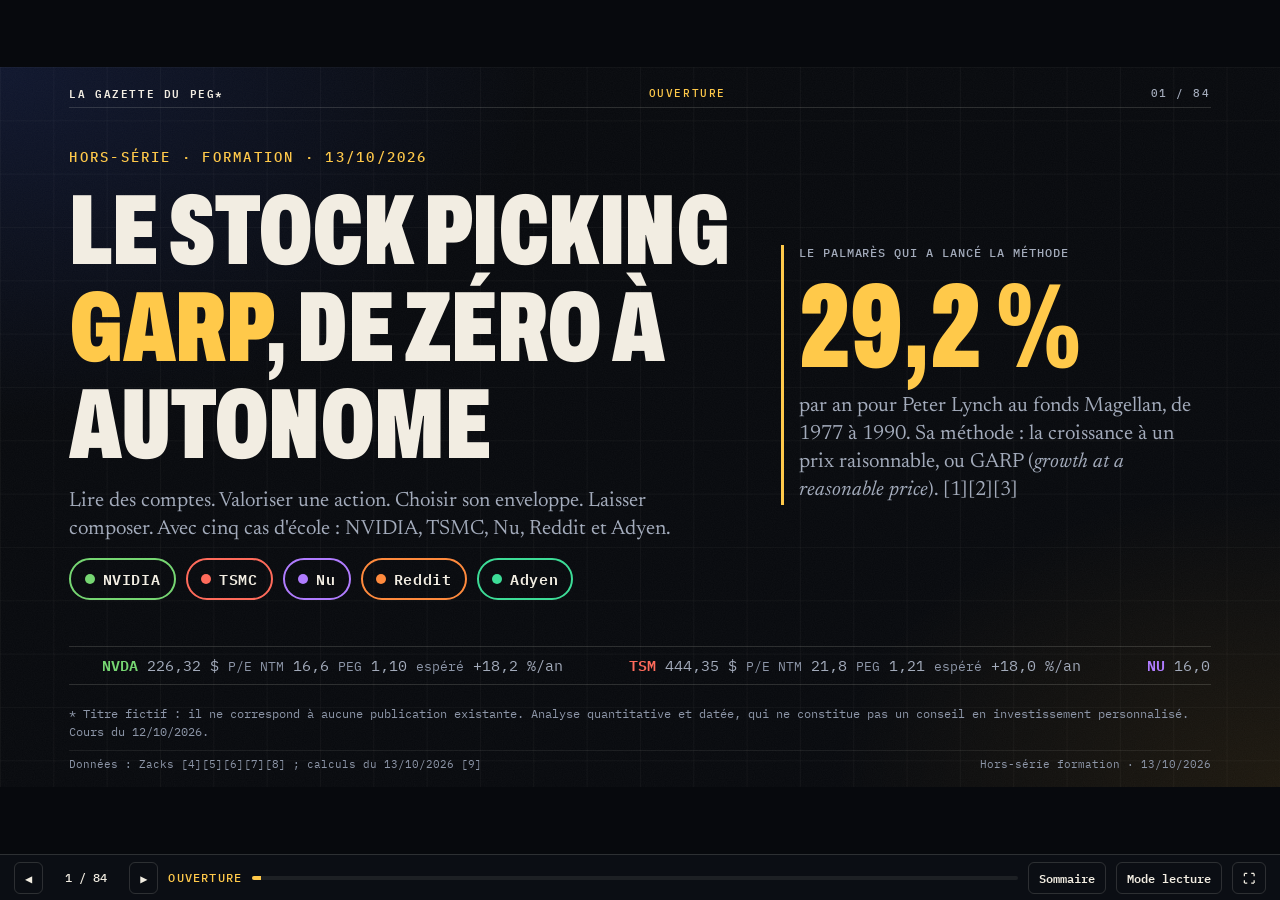
==== commit 60c4035f: "Formation GARP : diaporama de 84 diapositives, PDF A4, rapport et ligne du README Chapitres : object" ====
--- a/screens/2026-10-13_formation-stock-picking-garp/diaporama/index.html
+++ b/screens/2026-10-13_formation-stock-picking-garp/diaporama/index.html
@@ -57,7 +57,7 @@
 .h1 { font-family:"GZ Archivo", sans-serif; font-weight:900; font-stretch:62%; text-transform:uppercase; font-size:var(--fs-h1); line-height:.95;
   letter-spacing:-.002em; text-wrap:balance; max-width:calc(1720 * var(--u)); }
 .lede { font-family:"GZ Newsreader", Georgia, serif; font-size:var(--fs-lede); line-height:1.36; color:var(--muted); max-width:calc(1400 * var(--u)); text-wrap:pretty; }
-.main { flex:1 1 auto; min-height:0; }
+.main { flex:1 0 auto; } .body > * { flex-shrink:0; }
 .foot { display:flex; gap:6px calc(24 * var(--u)); justify-content:space-between; align-items:flex-end; flex-wrap:wrap; font:400 var(--fs-foot)/1.4 "GZ Plex Mono", monospace;
   color:var(--dim); padding-top:calc(10 * var(--u)); border-top:1px solid var(--line2); margin-top:calc(14 * var(--u)); }
 .foot .src { min-width:0; flex:1 1 300px; } .foot .ed { white-space:nowrap; }
@@ -165,7 +165,7 @@
 :is(.pres, .impression) .cv-t { font-size:calc(150 * var(--u)); }
 .cv-t em { font-style:normal; color:var(--gold); } .cv-t span { display:inline; }
 .cv-r { display:flex; flex-direction:column; gap:calc(8 * var(--u)); border-left:3px solid var(--gold); padding-left:calc(22 * var(--u)); }
-.cv-big { font:900 var(--fs-n1)/.9 "GZ Archivo", sans-serif; font-stretch:62%; color:var(--gold); }
+.cv-big { font:900 var(--fs-n1)/1.02 "GZ Archivo", sans-serif; font-stretch:62%; color:var(--gold); }
 .cv-sub { font:400 var(--fs-lede)/1.35 "GZ Newsreader", Georgia, serif; color:var(--muted); }
 .cv-disc { font:400 var(--fs-xs)/1.45 "GZ Plex Mono", monospace; color:var(--dim); }
 .tape { position:relative; overflow:hidden; border-top:1px solid var(--line); border-bottom:1px solid var(--line); height:2.6em; font-size:var(--fs-s); }
@@ -222,6 +222,7 @@
 /* fourchettes et zones */
 .rg, .zn { display:grid; grid-template-columns:7em minmax(0,1fr) 4.6em; align-items:center; gap:10px; padding:calc(14 * var(--u)) 0 calc(22 * var(--u)); border-bottom:1px solid var(--line2); }
 :is(.pres, .impression) .rg, :is(.pres, .impression) .zn { grid-template-columns:calc(230 * var(--u)) minmax(0,1fr) calc(150 * var(--u)); gap:calc(20 * var(--u)); padding:calc(5 * var(--u)) 0 calc(22 * var(--u)); }
+:is(.pres, .impression) .zn { padding:calc(36 * var(--u)) 0 calc(34 * var(--u)); }
 :is(.pres, .impression) .tight .hb { padding:calc(2 * var(--u)) 0; } :is(.pres, .impression) .tight .rg { padding:calc(3 * var(--u)) 0 calc(20 * var(--u)); }
 .rg-head { display:flex; justify-content:space-between; gap:12px; }
 .rg-l, .zn-l { font-size:var(--fs-b); font-weight:600; color:var(--c); }
@@ -338,7 +339,7 @@
 :is(.pres, .impression) .flow { grid-template-columns:minmax(0,1fr) auto minmax(0,1fr) auto minmax(0,1fr) auto minmax(0,1fr); align-items:stretch; gap:calc(14 * var(--u)); }
 .fl { gap:calc(6 * var(--u)); } .fl .tc-t { font-size:var(--fs-n4); }
 .fl-ar { display:none; } :is(.pres, .impression) .fl-ar { display:flex; align-items:center; font:900 var(--fs-n3) "GZ Archivo"; color:var(--gold); }
-.t.etf td { font-size:calc(var(--fs-t) * .9); } .t.etf td small { display:block; font-family:"GZ Plex Mono"; }
+.t.etf td { font-size:max(calc(var(--fs-t) * .92), 12px); padding-top:calc(9 * var(--u)); padding-bottom:calc(9 * var(--u)); } .t.etf td .num { font-size:max(.9em, 11px); white-space:nowrap; }
 /* noyau et satellites, DCA */
 .ns { display:flex; gap:8px; min-height:90px; }
 :is(.pres, .impression) .ns { min-height:calc(170 * var(--u)); gap:calc(12 * var(--u)); }
@@ -433,9 +434,11 @@
   break-after:page; page-break-after:always; overflow:hidden; }
 .impression .slide { width:277mm; height:155.8125mm; border:0.3mm solid rgba(242,237,226,.12); }
 .impression .pgf { width:277mm; display:flex; justify-content:space-between; font:400 7.5pt "GZ Plex Mono", monospace; color:#8d96a8; }
+.impression .pgf span:last-child { white-space:nowrap; padding-left:6mm; }
 .impression .a, .impression .hb-t i, .impression .mini-b i, .impression .rg-band, .impression .fb i, .impression .gy, .impression .gt, .impression .opn { animation:none !important; opacity:1 !important; transform:none !important; }
 .impression .ln { stroke-dashoffset:0 !important; animation:none !important; } .impression .wipe { display:none; }
 .impression .tape-in { animation:none !important; }
+.impression .bg::after { display:none; }
 .impression .ctrl, .impression .lhead, .impression .toc { display:none !important; }
 </style>
 </head>
@@ -543,14 +546,15 @@
 </div></div><footer class="foot"><span class="src">Exemple pédagogique (hypothèses [15])</span><span class="ed">Hors-série formation · 13/10/2026</span></footer></div></section>
 <section class="slide " id="s14" data-sec="Les bases" data-titre="ETF ou stock picking" aria-label="14. ETF ou stock picking"><div class="sl-in"><div class="bg" aria-hidden="true"></div><header class="hud"><span class="mast">La Gazette du PEG*</span><span class="hsec">Les bases</span><span class="hnum">14 / 84</span></header><div class="body"><div class="hd"><p class="kick a">Les bases · le choix</p><h2 class="h1 a">ETF ou stock picking : la question honnête</h2><p class="lede a">Un ETF (fonds indiciel coté) achète tout l'indice pour quelques frais. Le stock picking choisit quelques actions pour faire mieux. La plupart des professionnels n'y arrivent pas.</p></div><div class="g c23 main">
   <div class="g">
-    <div class="card stat a" style="--c:var(--neg)"><span class="v"><span class="cnt " data-v="79.0" data-d="0" data-suf=" %" data-pre="" data-s="0">79 %</span></span><span class="l">des fonds actifs de grandes valeurs américaines battus par le S&amp;P 500 en 2025 [10][11]</span></div>
-    <div class="card stat a" style="--c:var(--neg)"><span class="v"><span class="cnt " data-v="89.5" data-d="1" data-suf=" %" data-pre="" data-s="0">89,5 %</span></span><span class="l">sur 15 ans, au 31/12/2024 [42][43]</span></div>
+    <div class="g c2 lc2"><div class="card stat a" style="--c:var(--neg)"><span class="v"><span class="cnt " data-v="79.0" data-d="0" data-suf=" %" data-pre="" data-s="0">79 %</span></span><span class="l">des fonds actifs de grandes valeurs américaines battus par le S&amp;P 500 en 2025 [10][11]</span></div>
+    <div class="card stat a" style="--c:var(--neg)"><span class="v"><span class="cnt " data-v="89.5" data-d="1" data-suf=" %" data-pre="" data-s="0">89,5 %</span></span><span class="l">sur 15 ans, au 31/12/2024 [42][43]</span></div></div>
+    <blockquote class="q a sm"><p class="en">« Don&#x27;t look for the needle in the haystack. Just buy the haystack! »</p><p class="fr">Ne cherchez pas l&#x27;aiguille dans la botte de foin. Achetez la botte de foin !</p><p class="by">John Bogle · livre The Little Book of Common Sense Investing · 2007 [34][35]</p></blockquote>
   </div>
   <div class="g">
     <div class="tw"><table class="t cmp"><thead><tr><th class=""></th><th class="">ETF indiciel</th><th class="">Stock picking</th></tr></thead><tbody><tr class="a"><td class="">Frais</td><td class="">faibles et prévisibles</td><td class="">courtage et change à l'achat, puis quasi nuls</td></tr><tr class="a"><td class="">Temps</td><td class="">quelques minutes par an</td><td class="">plusieurs heures par trimestre</td></tr><tr class="a"><td class="">Diversification</td><td class="">des centaines de lignes</td><td class="">5 à 15 lignes</td></tr><tr class="a"><td class="">Potentiel</td><td class="">le marché, moins les frais</td><td class="">au-dessus… ou en dessous</td></tr><tr class="a"><td class="">Risque principal</td><td class="">le marché lui-même</td><td class="">vos erreurs de jugement</td></tr></tbody></table></div>
     <div class="card a" style="border-color:var(--neg)"><p class="p"><b>Notre propre rétroviseur.</b> Sur 12 mois, le portefeuille de cinq valeurs a fait <b class="neg">+2,3 %</b>, contre <b>+23,5 %</b> pour le Nasdaq 100 (QQQ). Le stock picking peut sous-performer longtemps. Il n'a de sens qu'avec une méthode, un horizon de trois à cinq ans et de la discipline.</p></div>
   </div>
-</div><blockquote class="q a sm"><p class="en">« Don&#x27;t look for the needle in the haystack. Just buy the haystack! »</p><p class="fr">Ne cherchez pas l&#x27;aiguille dans la botte de foin. Achetez la botte de foin !</p><p class="by">John Bogle · livre The Little Book of Common Sense Investing · 2007 [34][35]</p></blockquote></div><footer class="foot"><span class="src">SPIVA [10][11] ; rétroviseur : calculs du 13/10/2026 [9]</span><span class="ed">Hors-série formation · 13/10/2026</span></footer></div></section>
+</div></div><footer class="foot"><span class="src">SPIVA [10][11] ; rétroviseur : calculs du 13/10/2026 [9]</span><span class="ed">Hors-série formation · 13/10/2026</span></footer></div></section>
 <section class="slide " id="s15" data-sec="Les bases" data-titre="Le risque" aria-label="15. Le risque"><div class="sl-in"><div class="bg" aria-hidden="true"></div><header class="hud"><span class="mast">La Gazette du PEG*</span><span class="hsec">Les bases</span><span class="hnum">15 / 84</span></header><div class="body"><div class="hd"><p class="kick a">Les bases · le risque</p><h2 class="h1 a">Une action peut perdre 42 % sans que l'entreprise aille mal</h2><p class="lede a">Adyen a vu son chiffre d'affaires net croître de 19 % au premier semestre 2026. Son cours (ADR) est pourtant 42 % sous son plus haut de 52 semaines.</p></div><div class="g c2 main">
   <div class="card a"><span class="lab">Écart entre le cours du 12/10/2026 et le plus haut de 52 semaines</span><div class="hb a" style="--c:#3ddc97"><span class="hb-l">Adyen<small>bêta 2,36</small></span><span class="hb-t"><i style="width:83.78%"></i></span><span class="hb-v">−41,9 %</span></div><div class="hb a" style="--c:#ff8a3d"><span class="hb-l">Reddit<small>bêta 2,05</small></span><span class="hb-t"><i style="width:76.47%"></i></span><span class="hb-v">−38,2 %</span></div><div class="hb a" style="--c:#b07cff"><span class="hb-l">Nu<small>bêta 0,95</small></span><span class="hb-t"><i style="width:29.32%"></i></span><span class="hb-v">−14,7 %</span></div><div class="hb a" style="--c:#ff6b5b"><span class="hb-l">TSMC<small>bêta 1,37</small></span><span class="hb-t"><i style="width:17.06%"></i></span><span class="hb-v">−8,5 %</span></div><div class="hb a" style="--c:#76d672"><span class="hb-l">NVIDIA<small>bêta 2,22</small></span><span class="hb-t"><i style="width:10.80%"></i></span><span class="hb-v">−5,4 %</span></div>
   <p class="p m a">Le <b>bêta</b> mesure la sensibilité au marché : un bêta de 2 signifie que l'action bouge en moyenne deux fois plus que l'indice.</p></div>
@@ -685,7 +689,7 @@
     <div class="formula a">PEG = P/E ÷ croissance annuelle du BPA (en %)</div>
     <div class="card a pegcalc" data-forte="0.8" data-zone="1.0" data-elig="1.5" data-vente="2.0">
       <span class="lab">À vous : calculez un PEG</span>
-      <div class="g c2 lc2"><label class="fld"><span>P/E</span><input type="number" id="peg-pe" value="16.6" min="1" max="200" step="0.1" inputmode="decimal"></label>
+      <div class="g c2 lc2"><label class="fld"><span>P/E</span><input type="number" id="peg-pe" value="16.57" min="1" max="200" step="0.01" inputmode="decimal"></label>
       <label class="fld"><span>Croissance du BPA (% par an)</span><input type="number" id="peg-g" value="15" min="1" max="100" step="0.5" inputmode="decimal"></label></div>
       <div class="peg-out"><span class="peg-v" id="peg-v">1,10</span><span class="peg-txt" id="peg-txt">éligible à la méthode</span></div>
       <div class="gauge"><i class="gz z1"></i><i class="gz z2"></i><i class="gz z3"></i><i class="gz z4"></i><i class="gz z5"></i><b class="gm" id="peg-m"></b></div>
@@ -712,9 +716,9 @@
 <section class="slide " id="s36" data-sec="Valoriser" data-titre="Ce que le prix suppose" aria-label="36. Ce que le prix suppose"><div class="sl-in"><div class="bg" aria-hidden="true"></div><header class="hud"><span class="mast">La Gazette du PEG*</span><span class="hsec">Valoriser</span><span class="hnum">36 / 84</span></header><div class="body"><div class="hd"><p class="kick a">Valoriser · le second niveau</p><h2 class="h1 a">Ce que le prix suppose déjà</h2><p class="lede a">« Bonne société, donc j'achète » ne suffit pas. La vraie question : quelle croissance le cours suppose-t-il, et en quoi pensez-vous différemment du marché ?</p></div><div class="g c2 main">
   <div class="g">
     <div class="g c3 lc1">
-      <div class="kv a " style="--c:var(--gold)"><span class="lab">P/E NTM</span><span class="v">18,8 <small>contre 21,2</small></span><span class="sub">portefeuille contre Nasdaq 100</span></div>
-      <div class="kv a " style="--c:var(--gold)"><span class="lab">Croissance durable retenue</span><span class="v">19,2 % <small>contre 6,7 %</small></span><span class="sub">hyp.</span></div>
-      <div class="kv a " style="--c:var(--gold)"><span class="lab">PEG long terme</span><span class="v">0,98 <small>contre 3,15</small></span></div>
+      <div class="kv a " style="--c:var(--gold)"><span class="lab">P/E NTM du portefeuille</span><span class="v">18,8</span><span class="sub">contre 21,2 pour le Nasdaq 100</span></div>
+      <div class="kv a " style="--c:var(--gold)"><span class="lab">Croissance durable retenue</span><span class="v">19,2 %</span><span class="sub">contre 6,7 % (hyp.)</span></div>
+      <div class="kv a " style="--c:var(--gold)"><span class="lab">PEG de long terme</span><span class="v">0,98</span><span class="sub">contre 3,15</span></div>
     </div>
     <p class="p a">À 21,2 fois les bénéfices, le Nasdaq 100 suppose une croissance d'environ 21 % par an pour un PEG de 1. Nous retenons 6,7 %. Le portefeuille, lui, est payé à peu près sa croissance.</p>
     <blockquote class="q a sm"><p class="en">« First-level thinking is simplistic and superficial, and just about everyone can do it. »</p><p class="fr">La pensée de premier niveau est simpliste et superficielle, et à peu près tout le monde en est capable.</p><p class="by">Howard Marks · mémo « It&#x27;s Not Easy » (idée développée dans The Most Important Thing, 2011) · 2015-09-09 [59][60]</p></blockquote>
@@ -838,7 +842,7 @@
     <div class="hb a" style="--c:var(--neg)"><span class="hb-l">Frais de 0,38 %</span><span class="hb-t"><i style="width:95.75%"></i></span><span class="hb-v">206 039 €</span></div>
     <p class="p">Écart : <b class="gold">9 145 €</b> pour 82 000 € versés, avant impôts. À indice égal, les frais courants sont le premier critère de choix.</p></div>
 </div></div><footer class="foot"><span class="src">Sources : [134][135] ; calcul : hypothèses [15]</span><span class="ed">Hors-série formation · 13/10/2026</span></footer></div></section>
-<section class="slide " id="s58" data-sec="Les ETF" data-titre="Les principaux ETF" aria-label="58. Les principaux ETF"><div class="sl-in"><div class="bg" aria-hidden="true"></div><header class="hud"><span class="mast">La Gazette du PEG*</span><span class="hsec">Les ETF</span><span class="hnum">58 / 84</span></header><div class="body"><div class="hd"><p class="kick a">Les ETF · la sélection</p><h2 class="h1 a">Les principaux ETF pour un investisseur français</h2><p class="lede a">Les synthétiques ouvrent le PEA aux indices américains et mondiaux ; les physiques irlandais sont souvent moins chers, mais réservés au compte-titres et à l'assurance-vie.</p></div><div class="tw"><table class="t etf w"><thead><tr><th class="">ETF</th><th class="">Indice</th><th class="">Réplication</th><th class="n">Frais courants</th><th class="">PEA</th><th class="">Domicile</th></tr></thead><tbody><tr class="a"><td class=""><b>Amundi PEA Emergent (MSCI Emerging) ESG Transition UCITS ETF</b> <small>PAEEM · FR0013412020</small></td><td class="">MSCI EM ex Egypt ESG Broad CTB Select</td><td class="">synthétique (swap)</td><td class="n">à vérifier</td><td class=""><span class="pos">oui</span></td><td class="">France</td></tr><tr class="a"><td class=""><b>Amundi MSCI World UCITS ETF</b> <small>CW8 · LU1681043599</small></td><td class="">MSCI World</td><td class="">synthétique (swap)</td><td class="n">0,38 %</td><td class=""><span class="pos">oui</span></td><td class="">Luxembourg</td></tr><tr class="a"><td class=""><b>iShares MSCI World Swap PEA UCITS ETF</b> <small>WPEA · IE0002XZSHO1</small></td><td class="">MSCI World</td><td class="">synthétique (swap)</td><td class="n">0,20 %</td><td class=""><span class="pos">oui</span></td><td class="">Irlande</td></tr><tr class="a"><td class=""><b>Amundi PEA Nasdaq-100 UCITS ETF</b> <small>PUST · FR0011871110</small></td><td class="">Nasdaq-100 (dividendes nets réinvestis)</td><td class="">synthétique (swap)</td><td class="n">0,30 %</td><td class=""><span class="pos">oui</span></td><td class="">France</td></tr><tr class="a"><td class=""><b>Amundi PEA S&amp;P 500 UCITS ETF</b> <small>PSP5 · FR0011871128</small></td><td class="">S&amp;P 500</td><td class="">synthétique (swap)</td><td class="n">0,15 %</td><td class=""><span class="pos">oui</span></td><td class="">France</td></tr><tr class="a"><td class=""><b>Vanguard FTSE All-World UCITS ETF (Acc)</b> <small>VWCE · IE00BK5BQT80</small></td><td class="">FTSE All-World (pays développés et émergents)</td><td class="">physique</td><td class="n">à vérifier</td><td class=""><span class="na">non</span></td><td class="">Irlande</td></tr><tr class="a"><td class=""><b>iShares Core MSCI World UCITS ETF</b> <small>IWDA / SWDA · IE00B4L5Y983</small></td><td class="">MSCI World</td><td class="">physique</td><td class="n">0,20 %</td><td class=""><span class="na">non</span></td><td class="">Irlande</td></tr><tr class="a"><td class=""><b>iShares Nasdaq 100 UCITS ETF</b> <small>CNDX / CSNDX · IE00B53SZB19</small></td><td class="">Nasdaq-100</td><td class="">physique</td><td class="n">0,30 %</td><td class=""><span class="na">non</span></td><td class="">Irlande</td></tr><tr class="a"><td class=""><b>iShares Core S&amp;P 500 UCITS ETF</b> <small>CSPX · IE00B5BMR087</small></td><td class="">S&amp;P 500</td><td class="">physique</td><td class="n">0,07 %</td><td class=""><span class="na">non</span></td><td class="">Irlande</td></tr></tbody></table></div><p class="p m sm a">Frais « à vérifier » : sources contradictoires (Vanguard FTSE All-World : 0,14 % à 0,22 % ; Amundi PEA Emergent : 0,20 % à 0,30 %). Tous ces ETF sont capitalisants. Avant d'acheter, lisez le document d'informations clés (DIC) de l'émetteur. Liste indicative, pas une recommandation.</p></div><footer class="foot"><span class="src">Sources : [109][110][111][112][113][114][115][116][117][118][119][120][121][122][123][124][125][126]</span><span class="ed">Hors-série formation · 13/10/2026</span></footer></div></section>
+<section class="slide " id="s58" data-sec="Les ETF" data-titre="Les principaux ETF" aria-label="58. Les principaux ETF"><div class="sl-in"><div class="bg" aria-hidden="true"></div><header class="hud"><span class="mast">La Gazette du PEG*</span><span class="hsec">Les ETF</span><span class="hnum">58 / 84</span></header><div class="body"><div class="hd"><p class="kick a">Les ETF · la sélection</p><h2 class="h1 a">Les principaux ETF pour un investisseur français</h2><p class="lede a">Les synthétiques ouvrent le PEA aux indices américains et mondiaux ; les physiques irlandais sont souvent moins chers, mais réservés au compte-titres et à l'assurance-vie.</p></div><div class="tw"><table class="t etf w"><thead><tr><th class="">ETF (tous capitalisants)</th><th class="">Ticker</th><th class="">ISIN</th><th class="">Indice</th><th class="">Réplication</th><th class="n">Frais</th><th class="">PEA</th></tr></thead><tbody><tr class="a"><td class=""><b>Amundi PEA Emergent (MSCI Emerging) ESG Transition</b></td><td class=""><span class="num">PAEEM</span></td><td class=""><span class="num">FR0013412020</span></td><td class="">MSCI EM ex Egypt ESG Broad CTB Select</td><td class="">synthétique</td><td class="n">à vérifier</td><td class=""><span class="pos">oui</span></td></tr><tr class="a"><td class=""><b>Amundi MSCI World</b></td><td class=""><span class="num">CW8</span></td><td class=""><span class="num">LU1681043599</span></td><td class="">MSCI World</td><td class="">synthétique</td><td class="n">0,38 %</td><td class=""><span class="pos">oui</span></td></tr><tr class="a"><td class=""><b>iShares MSCI World Swap PEA</b></td><td class=""><span class="num">WPEA</span></td><td class=""><span class="num">IE0002XZSHO1</span></td><td class="">MSCI World</td><td class="">synthétique</td><td class="n">0,20 %</td><td class=""><span class="pos">oui</span></td></tr><tr class="a"><td class=""><b>Amundi PEA Nasdaq-100</b></td><td class=""><span class="num">PUST</span></td><td class=""><span class="num">FR0011871110</span></td><td class="">Nasdaq-100</td><td class="">synthétique</td><td class="n">0,30 %</td><td class=""><span class="pos">oui</span></td></tr><tr class="a"><td class=""><b>Amundi PEA S&amp;P 500</b></td><td class=""><span class="num">PSP5</span></td><td class=""><span class="num">FR0011871128</span></td><td class="">S&amp;P 500</td><td class="">synthétique</td><td class="n">0,15 %</td><td class=""><span class="pos">oui</span></td></tr><tr class="a"><td class=""><b>Vanguard FTSE All-World (Acc)</b></td><td class=""><span class="num">VWCE</span></td><td class=""><span class="num">IE00BK5BQT80</span></td><td class="">FTSE All-World</td><td class="">physique</td><td class="n">à vérifier</td><td class=""><span class="na">non</span></td></tr><tr class="a"><td class=""><b>iShares Core MSCI World</b></td><td class=""><span class="num">IWDA / SWDA</span></td><td class=""><span class="num">IE00B4L5Y983</span></td><td class="">MSCI World</td><td class="">physique</td><td class="n">0,20 %</td><td class=""><span class="na">non</span></td></tr><tr class="a"><td class=""><b>iShares Nasdaq 100</b></td><td class=""><span class="num">CNDX / CSNDX</span></td><td class=""><span class="num">IE00B53SZB19</span></td><td class="">Nasdaq-100</td><td class="">physique</td><td class="n">0,30 %</td><td class=""><span class="na">non</span></td></tr><tr class="a"><td class=""><b>iShares Core S&amp;P 500</b></td><td class=""><span class="num">CSPX</span></td><td class=""><span class="num">IE00B5BMR087</span></td><td class="">S&amp;P 500</td><td class="">physique</td><td class="n">0,07 %</td><td class=""><span class="na">non</span></td></tr></tbody></table></div><p class="p m sm a">« À vérifier » : sources contradictoires (VWCE : 0,14 % à 0,22 % ; PAEEM : 0,20 % à 0,30 %). Lisez le DIC de l'émetteur avant d'acheter. Liste indicative, pas une recommandation.</p></div><footer class="foot"><span class="src">Sources : [109][110][111][112][113][114][115][116][117][118][119][120][121][122][123][124][125][126]</span><span class="ed">Hors-série formation · 13/10/2026</span></footer></div></section>
 <section class="slide " id="s59" data-sec="Les ETF" data-titre="Choisir son ETF" aria-label="59. Choisir son ETF"><div class="sl-in"><div class="bg" aria-hidden="true"></div><header class="hud"><span class="mast">La Gazette du PEG*</span><span class="hsec">Les ETF</span><span class="hnum">59 / 84</span></header><div class="body"><div class="hd"><p class="kick a">Les ETF · choisir</p><h2 class="h1 a">Choisir son ETF en six questions</h2></div><div class="g c32 main"><div class="card a"><ul class="ul "><li class="a"><b>Quel indice ?</b> Monde pour le socle ; États-Unis ou Nasdaq 100 pour plus de croissance et plus de concentration.</li><li class="a"><b>Quelle enveloppe ?</b> PEA : un synthétique éligible. Compte-titres ou assurance-vie : un physique, souvent moins cher.</li><li class="a"><b>Quels frais courants ?</b> À indice égal, le moins cher gagne presque toujours sur la durée.</li><li class="a"><b>Quel écart de suivi ?</b> Il mesure le coût réel, au-delà des frais affichés.</li><li class="a"><b>Capitalisant ou distribuant ?</b> Capitalisant sur un compte-titres, pour reporter l'impôt.</li><li class="a"><b>Quel encours et quel émetteur ?</b> Un fonds important et un émetteur solide limitent le risque de fermeture.</li></ul></div>
   <div class="card a" style="border-color:var(--neg)"><span class="lab">Pourquoi pas QQQ ou SPY ?</span><p class="p">Les ETF domiciliés aux États-Unis (QQQ, SPY, VOO) ne publient pas de document d&#x27;informations clés européen : les courtiers ne peuvent pas les vendre aux particuliers de l&#x27;Union européenne.</p>
     <div class="ln-r"><span>QQQ (Nasdaq 100)</span><b>0,18 %</b></div>
@@ -917,9 +921,9 @@
     <div class="card a"><span class="lab">Une fois par an</span><p class="p">Recalculer les PEG ; rééquilibrer (au-dessus de 2, alléger ; sous 0,8, renforcer) ; comparer au Nasdaq 100 ; vérifier les dates des 5 et 8 ans ; imputer les moins-values.</p></div>
   </div></div></div><footer class="foot"><span class="src">méthode [56] ; hypothèses [15]</span><span class="ed">Hors-série formation · 13/10/2026</span></footer></div></section>
 <section class="slide quiz-sl" id="s76" data-sec="Passer à l&#x27;action" data-titre="Testez-vous" aria-label="76. Testez-vous"><div class="sl-in"><div class="bg" aria-hidden="true"></div><header class="hud"><span class="mast">La Gazette du PEG*</span><span class="hsec">Passer à l&#x27;action</span><span class="hnum">76 / 84</span></header><div class="body"><div class="hd"><p class="kick a">Passer à l'action · testez-vous</p><h2 class="h1 a">Testez-vous : dix questions</h2><p class="lede a">Cliquez sur une réponse. <span class="score" id="qz-score"></span></p></div><div class="g c5 lc1 main qz"><div class="card qz-q a"><p class="p"><span class="num gold">01</span> NVIDIA : 120,1 Md$ de résultat net, 24,51 milliards d'actions. Son BPA ?</p><div class="opts"><button type="button" class="opt good" data-ok="1">4,90 $</button><button type="button" class="opt" data-ok="0">49,0 $</button><button type="button" class="opt" data-ok="0">0,49 $</button></div><p class="why">BPA = résultat net ÷ nombre moyen d'actions.</p></div><div class="card qz-q a"><p class="p"><span class="num gold">02</span> P/E de 18,8, croissance du BPA de 19,2 % par an. Le PEG ?</p><div class="opts"><button type="button" class="opt" data-ok="0">1,02</button><button type="button" class="opt good" data-ok="1">0,98</button><button type="button" class="opt" data-ok="0">3,15</button></div><p class="why">PEG = P/E ÷ croissance en points.</p></div><div class="card qz-q a"><p class="p"><span class="num gold">03</span> TSMC : flux opérationnel 72,5 Md$, capex 40,5 Md$. Son FCF ?</p><div class="opts"><button type="button" class="opt" data-ok="0">113,1 Md$</button><button type="button" class="opt good" data-ok="1">32,0 Md$</button><button type="button" class="opt" data-ok="0">72,5 Md$</button></div><p class="why">FCF = flux opérationnel − capex.</p></div><div class="card qz-q a"><p class="p"><span class="num gold">04</span> Laquelle de ces actions peut entrer dans un PEA ?</p><div class="opts"><button type="button" class="opt" data-ok="0">NVIDIA</button><button type="button" class="opt" data-ok="0">Nu</button><button type="button" class="opt good" data-ok="1">Adyen</button></div><p class="why">Adyen est une société néerlandaise : Union européenne.</p></div><div class="card qz-q a"><p class="p"><span class="num gold">05</span> Plus-value de 10 000 € dans un PEA de plus de 5 ans : combien d'impôts et prélèvements ?</p><div class="opts"><button type="button" class="opt" data-ok="0">3 140 €</button><button type="button" class="opt" data-ok="0">0 €</button><button type="button" class="opt good" data-ok="1">1 860 €</button></div><p class="why">Seulement les prélèvements sociaux : 18,6 %.</p></div><div class="card qz-q a"><p class="p"><span class="num gold">06</span> À 8 % par an, en combien de temps un capital double-t-il ?</p><div class="opts"><button type="button" class="opt good" data-ok="1">9 ans</button><button type="button" class="opt" data-ok="0">12,5 ans</button><button type="button" class="opt" data-ok="0">6 ans</button></div><p class="why">Règle de 72 : 72 ÷ 8 = 9.</p></div><div class="card qz-q a"><p class="p"><span class="num gold">07</span> Une cyclique affiche un P/E de 5,6 au sommet de son cycle. Pour Lynch, c'est…</p><div class="opts"><button type="button" class="opt" data-ok="0">une aubaine</button><button type="button" class="opt good" data-ok="1">un possible signal de vente</button><button type="button" class="opt" data-ok="0">un PEG de 0,1</button></div><p class="why">Au sommet, les bénéfices sont au plus haut et vont baisser.</p></div><div class="card qz-q a"><p class="p"><span class="num gold">08</span> 2 % de frais par an pendant 30 ans : quelle part du capital final disparaît ?</p><div class="opts"><button type="button" class="opt" data-ok="0">2 %</button><button type="button" class="opt good" data-ok="1">35 %</button><button type="button" class="opt" data-ok="0">60 %</button></div><p class="why">Les frais se composent, comme les gains.</p></div><div class="card qz-q a"><p class="p"><span class="num gold">09</span> Un ETF qui suit le Nasdaq 100 peut-il entrer dans un PEA ?</p><div class="opts"><button type="button" class="opt" data-ok="0">Jamais</button><button type="button" class="opt good" data-ok="1">Oui, en synthétique</button><button type="button" class="opt" data-ok="0">S'il est américain</button></div><p class="why">Le swap échange la performance d'un panier européen contre celle du Nasdaq 100.</p></div><div class="card qz-q a"><p class="p"><span class="num gold">10</span> Selon Vanguard (2023), investir en une fois a battu un DCA de trois mois dans quelle part des cas ?</p><div class="opts"><button type="button" class="opt" data-ok="0">32 %</button><button type="button" class="opt" data-ok="0">50 %</button><button type="button" class="opt good" data-ok="1">68 %</button></div><p class="why">Le marché monte plus souvent qu'il ne baisse : l'argent investi tôt travaille plus longtemps.</p></div></div></div><footer class="foot"><span class="src">Données des diapositives précédentes</span><span class="ed">Hors-série formation · 13/10/2026</span></footer></div></section>
-<section class="slide " id="s77" data-sec="Passer à l&#x27;action" data-titre="Glossaire (1/3)" aria-label="77. Glossaire (1/3)"><div class="sl-in"><div class="bg" aria-hidden="true"></div><header class="hud"><span class="mast">La Gazette du PEG*</span><span class="hsec">Passer à l&#x27;action</span><span class="hnum">77 / 84</span></header><div class="body"><div class="hd"><p class="kick a">Passer à l'action · le glossaire</p><h2 class="h1 a">Glossaire (1/3) : de A à E</h2></div><dl class="gloss main"><div class="gl a"><dt>Action</dt><dd>Part du capital d&#x27;une société : droit aux bénéfices, aux dividendes et au vote.</dd></div><div class="gl a"><dt>ADR</dt><dd>Certificat coté aux États-Unis qui représente des actions étrangères (TSMC ; Adyen, 1 ADR = 1/100 d&#x27;action).</dd></div><div class="gl a"><dt>Assurance-vie</dt><dd>Enveloppe d&#x27;épargne : fonds en euros et unités de compte ; fiscalité douce après 8 ans.</dd></div><div class="gl a"><dt>Bêta</dt><dd>Sensibilité d&#x27;une action aux mouvements du marché (1 = comme l&#x27;indice).</dd></div><div class="gl a"><dt>Capitalisant</dt><dd>ETF ou fonds qui réinvestit les dividendes au lieu de les verser.</dd></div><div class="gl a"><dt>BPA</dt><dd>Bénéfice par action : résultat net ÷ nombre moyen d&#x27;actions.</dd></div><div class="gl a"><dt>BPA non-GAAP</dt><dd>BPA « ajusté », hors éléments jugés exceptionnels par la société.</dd></div><div class="gl a"><dt>Capex</dt><dd>Investissements dans les actifs physiques : usines, machines, serveurs.</dd></div><div class="gl a"><dt>Capitalisation</dt><dd>Cours × nombre d&#x27;actions : la valeur boursière des fonds propres.</dd></div><div class="gl a"><dt>Capitaux propres</dt><dd>Ce qui revient aux actionnaires au bilan : actifs moins dettes.</dd></div><div class="gl a"><dt>Consensus</dt><dd>Moyenne des prévisions des analystes (BPA, chiffre d&#x27;affaires).</dd></div><div class="gl a"><dt>Cyclique</dt><dd>Société dont les profits suivent le cycle économique ou un cycle de prix.</dd></div><div class="gl a"><dt>DCA</dt><dd>Dollar-cost averaging : investir une somme fixe à intervalles réguliers, quel que soit le cours.</dd></div><div class="gl a"><dt>Dilution</dt><dd>Hausse du nombre d&#x27;actions, qui partage le bénéfice en plus de parts.</dd></div><div class="gl a"><dt>Distribuant</dt><dd>ETF ou fonds qui verse les dividendes reçus, en général une à quatre fois par an.</dd></div><div class="gl a"><dt>Dividende</dt><dd>Part du bénéfice versée aux actionnaires.</dd></div><div class="gl a"><dt>EBIT</dt><dd>Résultat opérationnel : avant intérêts et impôt.</dd></div><div class="gl a"><dt>EBITDA</dt><dd>EBIT avant dotations aux amortissements ; ignore le coût du capex.</dd></div></dl></div><footer class="foot"><span class="src">Taux du glossaire : [12][13][14][77][78][96][97][100][101]</span><span class="ed">Hors-série formation · 13/10/2026</span></footer></div></section>
-<section class="slide " id="s78" data-sec="Passer à l&#x27;action" data-titre="Glossaire (2/3)" aria-label="78. Glossaire (2/3)"><div class="sl-in"><div class="bg" aria-hidden="true"></div><header class="hud"><span class="mast">La Gazette du PEG*</span><span class="hsec">Passer à l&#x27;action</span><span class="hnum">78 / 84</span></header><div class="body"><div class="hd"><p class="kick a">Passer à l'action · le glossaire</p><h2 class="h1 a">Glossaire (2/3) : de É à P</h2></div><dl class="gloss main"><div class="gl a"><dt>Écart de suivi</dt><dd>Différence de performance entre un ETF et son indice, frais compris.</dd></div><div class="gl a"><dt>Épargne de précaution</dt><dd>Réserve disponible immédiatement pour les imprévus, avant tout placement risqué.</dd></div><div class="gl a"><dt>ETF</dt><dd>Fonds coté qui réplique un indice, pour des frais faibles.</dd></div><div class="gl a"><dt>FCF</dt><dd>Flux de trésorerie disponible : flux opérationnel − capex.</dd></div><div class="gl a"><dt>Flat tax (PFU)</dt><dd>Prélèvement forfaitaire unique : 31,4 % en 2026 (12,8 % + 18,6 %).</dd></div><div class="gl a"><dt>Frais courants (TER)</dt><dd>Frais annuels d&#x27;un fonds, prélevés sur son actif : on ne les voit pas, on les subit.</dd></div><div class="gl a"><dt>GARP</dt><dd>Growth at a reasonable price : la croissance à un prix raisonnable.</dd></div><div class="gl a"><dt>Horizon</dt><dd>Durée pendant laquelle l&#x27;argent peut rester investi sans en avoir besoin.</dd></div><div class="gl a"><dt>Investissement en une fois</dt><dd>Lump sum : placer toute la somme disponible d&#x27;un coup.</dd></div><div class="gl a"><dt>Marge brute</dt><dd>Ventes moins coût direct des produits, en % des ventes.</dd></div><div class="gl a"><dt>Marge opérationnelle</dt><dd>Résultat opérationnel en % des ventes.</dd></div><div class="gl a"><dt>Marge nette</dt><dd>Résultat net en % des ventes.</dd></div><div class="gl a"><dt>NTM</dt><dd>Next twelve months : les 12 prochains mois.</dd></div><div class="gl a"><dt>P/B</dt><dd>Cours ÷ fonds propres par action ; multiple des banques.</dd></div><div class="gl a"><dt>P/E (PER)</dt><dd>Cours ÷ BPA : combien on paie un dollar de bénéfice.</dd></div><div class="gl a"><dt>P/S</dt><dd>Capitalisation ÷ chiffre d&#x27;affaires.</dd></div><div class="gl a"><dt>PEA</dt><dd>Plan d&#x27;épargne en actions : actions européennes, 18,6 % de prélèvements après 5 ans.</dd></div><div class="gl a"><dt>PEG</dt><dd>P/E ÷ croissance annuelle du BPA en points ; 1 = croissance payée à son prix.</dd></div></dl></div><footer class="foot"><span class="src">Taux du glossaire : [12][13][14][77][78][96][97][100][101]</span><span class="ed">Hors-série formation · 13/10/2026</span></footer></div></section>
-<section class="slide " id="s79" data-sec="Passer à l&#x27;action" data-titre="Glossaire (3/3)" aria-label="79. Glossaire (3/3)"><div class="sl-in"><div class="bg" aria-hidden="true"></div><header class="hud"><span class="mast">La Gazette du PEG*</span><span class="hsec">Passer à l&#x27;action</span><span class="hnum">79 / 84</span></header><div class="body"><div class="hd"><p class="kick a">Passer à l'action · le glossaire</p><h2 class="h1 a">Glossaire (3/3) : de P à W</h2></div><dl class="gloss main"><div class="gl a"><dt>PRIIPs</dt><dd>Règlement européen qui impose un document d&#x27;informations clés (DIC) : sans lui, pas de vente aux particuliers.</dd></div><div class="gl a"><dt>Prélèvements sociaux</dt><dd>CSG, CRDS et prélèvement de solidarité : 18,6 % en 2026 (17,2 % en assurance-vie).</dd></div><div class="gl a"><dt>Rachat d&#x27;actions</dt><dd>La société rachète et annule ses actions : le BPA monte.</dd></div><div class="gl a"><dt>Rang Zacks</dt><dd>Note de 1 (achat fort) à 5 (vente forte) fondée sur les révisions de BPA.</dd></div><div class="gl a"><dt>Réplication physique</dt><dd>L&#x27;ETF détient les actions de l&#x27;indice, toutes ou un échantillon.</dd></div><div class="gl a"><dt>Réplication synthétique</dt><dd>L&#x27;ETF détient un autre panier et échange sa performance contre celle de l&#x27;indice (swap).</dd></div><div class="gl a"><dt>ROE</dt><dd>Résultat net ÷ capitaux propres moyens.</dd></div><div class="gl a"><dt>ROIC</dt><dd>Résultat opérationnel après impôt ÷ capital investi moyen.</dd></div><div class="gl a"><dt>Take rate</dt><dd>Commission prélevée sur le volume traité (Adyen : CA net ÷ volume).</dd></div><div class="gl a"><dt>TCAM</dt><dd>Taux de croissance annuel moyen : (fin ÷ début)^(1/n) − 1.</dd></div><div class="gl a"><dt>Trésorerie nette</dt><dd>Trésorerie moins dette financière.</dd></div><div class="gl a"><dt>TTF</dt><dd>Taxe sur les transactions financières : 0,4 % sur les achats d&#x27;actions françaises de plus d&#x27;1 Md€.</dd></div><div class="gl a"><dt>UCITS (OPCVM)</dt><dd>Cadre européen des fonds : diversification, dépositaire, limites sur les contreparties.</dd></div><div class="gl a"><dt>Unités de compte</dt><dd>Supports d&#x27;une assurance-vie investis en fonds, ETF ou actions, sans garantie du capital.</dd></div><div class="gl a"><dt>Valeur d&#x27;entreprise</dt><dd>Capitalisation + dette − trésorerie.</dd></div><div class="gl a"><dt>Valeur liquidative</dt><dd>Valeur des actifs d&#x27;un fonds par part, calculée chaque jour.</dd></div><div class="gl a"><dt>W-8BEN</dt><dd>Formulaire américain qui ramène la retenue sur dividendes de 30 % à 15 % pour un résident français.</dd></div></dl></div><footer class="foot"><span class="src">Taux du glossaire : [12][13][14][77][78][96][97][100][101]</span><span class="ed">Hors-série formation · 13/10/2026</span></footer></div></section>
+<section class="slide " id="s77" data-sec="Passer à l&#x27;action" data-titre="Glossaire (1/3)" aria-label="77. Glossaire (1/3)"><div class="sl-in"><div class="bg" aria-hidden="true"></div><header class="hud"><span class="mast">La Gazette du PEG*</span><span class="hsec">Passer à l&#x27;action</span><span class="hnum">77 / 84</span></header><div class="body"><div class="hd"><p class="kick a">Passer à l'action · le glossaire</p><h2 class="h1 a">Glossaire (1/3) : de A à E</h2></div><dl class="gloss main"><div class="gl a"><dt>Action</dt><dd>Part du capital d&#x27;une société : droit aux bénéfices, aux dividendes et au vote.</dd></div><div class="gl a"><dt>ADR</dt><dd>Certificat coté aux États-Unis qui représente des actions étrangères (TSMC ; Adyen, 1 ADR = 1/100 d&#x27;action).</dd></div><div class="gl a"><dt>Assurance-vie</dt><dd>Enveloppe d&#x27;épargne : fonds en euros et unités de compte ; fiscalité douce après 8 ans.</dd></div><div class="gl a"><dt>Bêta</dt><dd>Sensibilité d&#x27;une action aux mouvements du marché (1 = comme l&#x27;indice).</dd></div><div class="gl a"><dt>BPA</dt><dd>Bénéfice par action : résultat net ÷ nombre moyen d&#x27;actions.</dd></div><div class="gl a"><dt>BPA non-GAAP</dt><dd>BPA « ajusté », hors éléments jugés exceptionnels par la société.</dd></div><div class="gl a"><dt>Capex</dt><dd>Investissements dans les actifs physiques : usines, machines, serveurs.</dd></div><div class="gl a"><dt>Capitalisant</dt><dd>ETF ou fonds qui réinvestit les dividendes au lieu de les verser.</dd></div><div class="gl a"><dt>Capitalisation</dt><dd>Cours × nombre d&#x27;actions : la valeur boursière des fonds propres.</dd></div><div class="gl a"><dt>Capitaux propres</dt><dd>Ce qui revient aux actionnaires au bilan : actifs moins dettes.</dd></div><div class="gl a"><dt>Consensus</dt><dd>Moyenne des prévisions des analystes (BPA, chiffre d&#x27;affaires).</dd></div><div class="gl a"><dt>Cyclique</dt><dd>Société dont les profits suivent le cycle économique ou un cycle de prix.</dd></div><div class="gl a"><dt>DCA</dt><dd>Dollar-cost averaging : investir une somme fixe à intervalles réguliers, quel que soit le cours.</dd></div><div class="gl a"><dt>Dilution</dt><dd>Hausse du nombre d&#x27;actions, qui partage le bénéfice en plus de parts.</dd></div><div class="gl a"><dt>Distribuant</dt><dd>ETF ou fonds qui verse les dividendes reçus, en général une à quatre fois par an.</dd></div><div class="gl a"><dt>Dividende</dt><dd>Part du bénéfice versée aux actionnaires.</dd></div><div class="gl a"><dt>EBIT</dt><dd>Résultat opérationnel : avant intérêts et impôt.</dd></div><div class="gl a"><dt>EBITDA</dt><dd>EBIT avant dotations aux amortissements ; ignore le coût du capex.</dd></div></dl></div><footer class="foot"><span class="src">Taux du glossaire : [12][13][14][77][78][96][97][100][101]</span><span class="ed">Hors-série formation · 13/10/2026</span></footer></div></section>
+<section class="slide " id="s78" data-sec="Passer à l&#x27;action" data-titre="Glossaire (2/3)" aria-label="78. Glossaire (2/3)"><div class="sl-in"><div class="bg" aria-hidden="true"></div><header class="hud"><span class="mast">La Gazette du PEG*</span><span class="hsec">Passer à l&#x27;action</span><span class="hnum">78 / 84</span></header><div class="body"><div class="hd"><p class="kick a">Passer à l'action · le glossaire</p><h2 class="h1 a">Glossaire (2/3) : de É à P</h2></div><dl class="gloss main"><div class="gl a"><dt>Écart de suivi</dt><dd>Différence de performance entre un ETF et son indice, frais compris.</dd></div><div class="gl a"><dt>Épargne de précaution</dt><dd>Réserve disponible immédiatement pour les imprévus, avant tout placement risqué.</dd></div><div class="gl a"><dt>ETF</dt><dd>Fonds coté qui réplique un indice, pour des frais faibles.</dd></div><div class="gl a"><dt>FCF</dt><dd>Flux de trésorerie disponible : flux opérationnel − capex.</dd></div><div class="gl a"><dt>Flat tax (PFU)</dt><dd>Prélèvement forfaitaire unique : 31,4 % en 2026 (12,8 % + 18,6 %).</dd></div><div class="gl a"><dt>Frais courants (TER)</dt><dd>Frais annuels d&#x27;un fonds, prélevés sur son actif : on ne les voit pas, on les subit.</dd></div><div class="gl a"><dt>GARP</dt><dd>Growth at a reasonable price : la croissance à un prix raisonnable.</dd></div><div class="gl a"><dt>Horizon</dt><dd>Durée pendant laquelle l&#x27;argent peut rester investi sans en avoir besoin.</dd></div><div class="gl a"><dt>Investissement en une fois</dt><dd>Lump sum : placer toute la somme disponible d&#x27;un coup.</dd></div><div class="gl a"><dt>Marge brute</dt><dd>Ventes moins coût direct des produits, en % des ventes.</dd></div><div class="gl a"><dt>Marge nette</dt><dd>Résultat net en % des ventes.</dd></div><div class="gl a"><dt>Marge opérationnelle</dt><dd>Résultat opérationnel en % des ventes.</dd></div><div class="gl a"><dt>NTM</dt><dd>Next twelve months : les 12 prochains mois.</dd></div><div class="gl a"><dt>P/B</dt><dd>Cours ÷ fonds propres par action ; multiple des banques.</dd></div><div class="gl a"><dt>P/E (PER)</dt><dd>Cours ÷ BPA : combien on paie un dollar de bénéfice.</dd></div><div class="gl a"><dt>P/S</dt><dd>Capitalisation ÷ chiffre d&#x27;affaires.</dd></div><div class="gl a"><dt>PEA</dt><dd>Plan d&#x27;épargne en actions : actions européennes, 18,6 % de prélèvements après 5 ans.</dd></div><div class="gl a"><dt>PEG</dt><dd>P/E ÷ croissance annuelle du BPA en points ; 1 = croissance payée à son prix.</dd></div></dl></div><footer class="foot"><span class="src">Taux du glossaire : [12][13][14][77][78][96][97][100][101]</span><span class="ed">Hors-série formation · 13/10/2026</span></footer></div></section>
+<section class="slide " id="s79" data-sec="Passer à l&#x27;action" data-titre="Glossaire (3/3)" aria-label="79. Glossaire (3/3)"><div class="sl-in"><div class="bg" aria-hidden="true"></div><header class="hud"><span class="mast">La Gazette du PEG*</span><span class="hsec">Passer à l&#x27;action</span><span class="hnum">79 / 84</span></header><div class="body"><div class="hd"><p class="kick a">Passer à l'action · le glossaire</p><h2 class="h1 a">Glossaire (3/3) : de P à W</h2></div><dl class="gloss main"><div class="gl a"><dt>Prélèvements sociaux</dt><dd>CSG, CRDS et prélèvement de solidarité : 18,6 % en 2026 (17,2 % en assurance-vie).</dd></div><div class="gl a"><dt>PRIIPs</dt><dd>Règlement européen qui impose un document d&#x27;informations clés (DIC) : sans lui, pas de vente aux particuliers.</dd></div><div class="gl a"><dt>Rachat d&#x27;actions</dt><dd>La société rachète et annule ses actions : le BPA monte.</dd></div><div class="gl a"><dt>Rang Zacks</dt><dd>Note de 1 (achat fort) à 5 (vente forte) fondée sur les révisions de BPA.</dd></div><div class="gl a"><dt>Réplication physique</dt><dd>L&#x27;ETF détient les actions de l&#x27;indice, toutes ou un échantillon.</dd></div><div class="gl a"><dt>Réplication synthétique</dt><dd>L&#x27;ETF détient un autre panier et échange sa performance contre celle de l&#x27;indice (swap).</dd></div><div class="gl a"><dt>ROE</dt><dd>Résultat net ÷ capitaux propres moyens.</dd></div><div class="gl a"><dt>ROIC</dt><dd>Résultat opérationnel après impôt ÷ capital investi moyen.</dd></div><div class="gl a"><dt>Take rate</dt><dd>Commission prélevée sur le volume traité (Adyen : CA net ÷ volume).</dd></div><div class="gl a"><dt>TCAM</dt><dd>Taux de croissance annuel moyen : (fin ÷ début)^(1/n) − 1.</dd></div><div class="gl a"><dt>Trésorerie nette</dt><dd>Trésorerie moins dette financière.</dd></div><div class="gl a"><dt>TTF</dt><dd>Taxe sur les transactions financières : 0,4 % sur les achats d&#x27;actions françaises de plus d&#x27;1 Md€.</dd></div><div class="gl a"><dt>UCITS (OPCVM)</dt><dd>Cadre européen des fonds : diversification, dépositaire, limites sur les contreparties.</dd></div><div class="gl a"><dt>Unités de compte</dt><dd>Supports d&#x27;une assurance-vie investis en fonds, ETF ou actions, sans garantie du capital.</dd></div><div class="gl a"><dt>Valeur d&#x27;entreprise</dt><dd>Capitalisation + dette − trésorerie.</dd></div><div class="gl a"><dt>Valeur liquidative</dt><dd>Valeur des actifs d&#x27;un fonds par part, calculée chaque jour.</dd></div><div class="gl a"><dt>W-8BEN</dt><dd>Formulaire américain qui ramène la retenue sur dividendes de 30 % à 15 % pour un résident français.</dd></div></dl></div><footer class="foot"><span class="src">Taux du glossaire : [12][13][14][77][78][96][97][100][101]</span><span class="ed">Hors-série formation · 13/10/2026</span></footer></div></section>
 <section class="slide src-sl" id="s80" data-sec="Passer à l&#x27;action" data-titre="Sources (1/4)" aria-label="80. Sources (1/4)"><div class="sl-in"><div class="bg" aria-hidden="true"></div><header class="hud"><span class="mast">La Gazette du PEG*</span><span class="hsec">Passer à l&#x27;action</span><span class="hnum">80 / 84</span></header><div class="body"><div class="hd"><p class="kick a">Passer à l'action · les sources</p><h2 class="h1 a">Sources (1/4)</h2><p class="lede a">Chaque chiffre clé renvoie à ces sources numérotées. Les pages Zacks sont datées du 13/10/2026 ; les opinions y sont des opinions datées.</p></div><ol class="srcs main"><li><span class="num">[1]</span> <a href="https://en.wikipedia.org/wiki/Peter_Lynch" target="_blank" rel="noopener">Wikipedia : Peter Lynch</a></li><li><span class="num">[2]</span> <a href="https://www.fool.com/investing/2026/10/02/peter-lynch-annual-return-fidelity-magellan/" target="_blank" rel="noopener">The Motley Fool : Peter Lynch&#x27;s annual return at Fidelity Magellan (02/10/2026)</a></li><li><span class="num">[3]</span> <a href="https://www.navexa.com/the-benchmark/insane-stock-pickers-13-year-rampage" target="_blank" rel="noopener">Navexa : The investor who outperformed Buffett</a></li><li><span class="num">[4]</span> <a href="https://www.zacks.com/stock/quote/NVDA" target="_blank" rel="noopener">Zacks Investment Research : fiche NVDA (cours du 12/10/2026, consensus et comptes au 13/10/2026)</a></li><li><span class="num">[5]</span> <a href="https://www.zacks.com/stock/quote/TSM" target="_blank" rel="noopener">Zacks Investment Research : fiche TSM (cours du 12/10/2026, consensus et comptes au 13/10/2026)</a></li><li><span class="num">[6]</span> <a href="https://www.zacks.com/stock/quote/NU" target="_blank" rel="noopener">Zacks Investment Research : fiche NU (cours du 12/10/2026, consensus et comptes au 13/10/2026)</a></li><li><span class="num">[7]</span> <a href="https://www.zacks.com/stock/quote/RDDT" target="_blank" rel="noopener">Zacks Investment Research : fiche RDDT (cours du 12/10/2026, consensus et comptes au 13/10/2026)</a></li><li><span class="num">[8]</span> <a href="https://www.zacks.com/stock/quote/ADYEY" target="_blank" rel="noopener">Zacks Investment Research : fiche ADYEY (cours du 12/10/2026, consensus et comptes au 13/10/2026)</a></li><li><span class="num">[9]</span> <a href="https://github.com/elgateaux/bourse/blob/claude/upbeat-shannon-psaybb/screens/2026-10-13_video-portefeuille_hyperframes/RAPPORT.md" target="_blank" rel="noopener">La Gazette du PEG* : modèle PEG et vidéo du portefeuille, 13/10/2026 (valeurs.csv, comparaison.csv, stress_tests.csv)</a></li><li><span class="num">[10]</span> <a href="https://www.spglobal.com/spdji/en/spiva/article/spiva-us-year-end-2025/" target="_blank" rel="noopener">S&amp;P Dow Jones Indices : SPIVA U.S. year-end 2025</a></li><li><span class="num">[11]</span> <a href="https://investmentnews.com/equities/active-managers-stumble-again-in-2025-as-large-caps-dominate/265541" target="_blank" rel="noopener">InvestmentNews : active managers stumble again in 2025</a></li><li><span class="num">[12]</span> <a href="https://www.gps-patrimoine.fr/flat-tax-2026-hausse-31-4-pourcent/" target="_blank" rel="noopener">GPS Patrimoine</a></li><li><span class="num">[13]</span> <a href="https://www.maxcompta.com/blogs/actualites/flat-tax-2026-pea-compte-titres-etf-dividendes" target="_blank" rel="noopener">Maxcompta : flat tax 31,4 % (PEA, CTO, ETF, dividendes)</a></li><li><span class="num">[14]</span> <a href="https://www.boursedirect.fr/fr/actualites/categorie/la-finance-et-moi/fiscalite-du-pea-tout-comprendre-sur-les-avantages-fiscaux-en-2026-bourse-direct-8cd1708ab5ea749476b98cafe1913d4a4f15ada7" target="_blank" rel="noopener">Bourse Direct : fiscalité du PEA en 2026</a></li><li><span class="num">[15]</span> <a href="https://github.com/elgateaux/bourse/blob/claude/upbeat-shannon-psaybb/screens/2026-10-13_formation-stock-picking-garp/data/hypotheses.csv" target="_blank" rel="noopener">Hypothèses de la formation, justifiées ligne par ligne (data/hypotheses.csv)</a></li><li><span class="num">[16]</span> <a href="https://www.moneyvox.fr/livret/actualites/49361/livrets-combien-garder-comme-epargne-de-precaution" target="_blank" rel="noopener">Moneyvox : livrets, combien garder comme épargne de précaution</a></li><li><span class="num">[17]</span> <a href="https://www.previssima.fr/question-pratique/argent-epargne-de-pr%C3%A9caution-combien.html" target="_blank" rel="noopener">Previssima : épargne de précaution, combien mettre de côté ?</a></li><li><span class="num">[18]</span> <a href="https://www.info.gouv.fr/actualite/augmentation-du-taux-du-livret-a-a-compter-du-1er-aout-2026" target="_blank" rel="noopener">info.gouv.fr : le taux du livret A augmente à compter du 1er août 2026</a></li><li><span class="num">[19]</span> <a href="https://placement.meilleurtaux.com/livret-epargne/actualites/2026-juillet/livrets-les-taux-officiels-au-1er-aout-2026.html" target="_blank" rel="noopener">Meilleurtaux : livrets, les taux officiels au 1er août 2026</a></li><li><span class="num">[20]</span> <a href="https://www.auguste-patrimoine.fr/blog/hausse-taux-livret-a-juillet-2026" target="_blank" rel="noopener">Auguste Patrimoine : nouveau taux du Livret A en août 2026</a></li><li><span class="num">[21]</span> <a href="https://www.bforbank.com/blog/parlons-argent/le-taux-du-livret-a-et-du-ldds-augmente-au-1er-aout" target="_blank" rel="noopener">BforBank : le taux du Livret A et du LDDS augmente au 1er août</a></li><li><span class="num">[22]</span> <a href="https://www.optionfinance.fr/info-financiere-en-continu/d/2026-09-30-france-linflation-depasse-les-attentes-en-septembre.html" target="_blank" rel="noopener">Option Finance : l&#x27;inflation dépasse les attentes en septembre (30/09/2026)</a></li><li><span class="num">[23]</span> <a href="https://www.abcbourse.com/marches/l-inflation-grimpe-a-3-en-septembre-un-niveau-inedit-depuis-fevrier-2024_703405" target="_blank" rel="noopener">ABC Bourse : l&#x27;inflation grimpe à 3 % en septembre</a></li><li><span class="num">[24]</span> <a href="https://www.amf-france.org/fr/espace-epargnants/savoir-bien-investir/cadrer-son-projet/fixer-son-horizon-de-placement" target="_blank" rel="noopener">AMF : fixer son horizon de placement</a></li><li><span class="num">[25]</span> <a href="https://www.amf-france.org/sites/institutionnel/files/pdf/59213/fr/Avant_de_souscrire__bien_connaitre_son_horizon_de_placement.pdf" target="_blank" rel="noopener">AMF : avant de souscrire, bien connaître son horizon de placement</a></li><li><span class="num">[26]</span> <a href="https://www.dimensional.com/insights/the-uncommon-average" target="_blank" rel="noopener">Dimensional : the uncommon average</a></li><li><span class="num">[27]</span> <a href="https://lenz.io/c/sp-500-negative-rolling-return-frequency-4591e2a4" target="_blank" rel="noopener">Lenz : fréquence des rendements glissants négatifs du S&amp;P 500</a></li><li><span class="num">[28]</span> <a href="https://awealthofcommonsense.com/2025/04/10-returns-in-the-stock-market/" target="_blank" rel="noopener">A Wealth of Common Sense : 10 % returns in the stock market</a></li><li><span class="num">[29]</span> <a href="https://advisor.morganstanley.com/the-daniels-group/documents/field/d/da/daniels-group/MSWM_Slides_02062026_roy.king.pdf" target="_blank" rel="noopener">Morgan Stanley : présentation de marché (06/02/2026)</a></li><li><span class="num">[30]</span> <a href="https://www.washoecounty.gov/humanresources/board_committees/deferred_compensation/2022/11-09-2022%20Item%2014%202022-09-30%20SP%20500%20-%20Drawdown%20and%20Recovery%20Comparison.pdf" target="_blank" rel="noopener">AndCo pour Washoe County : S&amp;P 500, comparaison des baisses (2022)</a></li><li><span class="num">[31]</span> <a href="https://www.washoecounty.gov/humanresources/board_committees/deferred_compensation/2020/06-10-2020%20Item%209%20SP500%20-%20Drawdown%20Comparison%203-13-2020.pdf" target="_blank" rel="noopener">AndCo pour Washoe County : S&amp;P 500, comparaison des baisses (mars 2020)</a></li><li><span class="num">[32]</span> <a href="https://www.fool.com/investing/stock-market/indexes/sp-500/annual-returns" target="_blank" rel="noopener">The Motley Fool : S&amp;P 500 annual returns</a></li><li><span class="num">[33]</span> <a href="https://investment-fiduciary.com/tag/worst-ten-years/" target="_blank" rel="noopener">The Investment Scientist : worst ten years</a></li><li><span class="num">[34]</span> <a href="https://www.goodreads.com/work/quotes/165246" target="_blank" rel="noopener">Goodreads : citations de The Little Book of Common Sense Investing</a></li><li><span class="num">[35]</span> <a href="https://www.aspeninstitute.org/?p=8367" target="_blank" rel="noopener">Aspen Institute : John Bogle</a></li><li><span class="num">[36]</span> <a href="https://robberger.com/lump-sum-investing-vs-dollar-cost-averaging" target="_blank" rel="noopener">Rob Berger : lump sum vs dollar cost averaging</a></li><li><span class="num">[37]</span> <a href="https://monevator.com/lump-sum-investing-versus-drip-feeding/print/" target="_blank" rel="noopener">Monevator : lump sum investing versus drip-feeding</a></li><li><span class="num">[38]</span> <a href="https://smartasset.com/investing/lump-sum-investing-research" target="_blank" rel="noopener">SmartAsset : lump sum investing research</a></li><li><span class="num">[39]</span> <a href="https://titan.com/research/2w0tnQK9ywTDHhRS5zHFci" target="_blank" rel="noopener">Titan : lump sum vs dollar-cost averaging (16/02/2024)</a></li><li><span class="num">[40]</span> <a href="https://avantisinvestors.com/avantis-insights/why-dollar-cost-averaging-can-be-wise-strategy" target="_blank" rel="noopener">Avantis Investors : why dollar cost-averaging can be a wise strategy for regret-averse investors</a></li></ol></div><footer class="foot"><span class="src">Liens consultés le 13/10/2026 ; certaines pages de première main étaient inaccessibles depuis l'environnement de calcul et ont été vérifiées par la recherche web</span><span class="ed">Hors-série formation · 13/10/2026</span></footer></div></section>
 <section class="slide src-sl" id="s81" data-sec="Passer à l&#x27;action" data-titre="Sources (2/4)" aria-label="81. Sources (2/4)"><div class="sl-in"><div class="bg" aria-hidden="true"></div><header class="hud"><span class="mast">La Gazette du PEG*</span><span class="hsec">Passer à l&#x27;action</span><span class="hnum">81 / 84</span></header><div class="body"><div class="hd"><p class="kick a">Passer à l'action · les sources</p><h2 class="h1 a">Sources (2/4)</h2></div><ol class="srcs main"><li><span class="num">[41]</span> <a href="https://it02.usbank.com/dam/documents/pdf/wealth-management/perspectives/USB-IS-Dollar-Cost-Averaging.pdf" target="_blank" rel="noopener">U.S. Bank : dollar cost averaging</a></li><li><span class="num">[42]</span> <a href="https://ritholtz.com/2025/05/the-data-on-active-large-cap-underperformance" target="_blank" rel="noopener">Ritholtz : the data on active large cap underperformance</a></li><li><span class="num">[43]</span> <a href="https://spglobal.com/spdji/en/spiva/article/spiva-us" target="_blank" rel="noopener">S&amp;P Dow Jones Indices : SPIVA U.S.</a></li><li><span class="num">[44]</span> <a href="https://www.benzinga.com/markets/25/05/45210591/peter-lynchs-market-observation-far-more-money-has-been-lost-by-investors-preparing-for-corrections" target="_blank" rel="noopener">Benzinga : Peter Lynch&#x27;s market observation (mai 2025)</a></li><li><span class="num">[45]</span> <a href="https://awealthofcommonsense.com/2014/08/peter-lynch-stock-market-losses/" target="_blank" rel="noopener">A Wealth of Common Sense : Peter Lynch on Stock Market Losses (août 2014)</a></li><li><span class="num">[46]</span> <a href="https://www.financemagnates.com/fintech/payments/adyen-lifts-2026-revenue-outlook-to-2123-as-volume-hits-804-billion/" target="_blank" rel="noopener">Finance Magnates : Adyen lifts 2026 revenue outlook as volume hits €804 billion</a></li><li><span class="num">[47]</span> <a href="https://financialit.net/news/infrastructure/adyen-publishes-h1-2026-financial-results" target="_blank" rel="noopener">Financial IT : Adyen publishes H1 2026 financial results</a></li><li><span class="num">[48]</span> <a href="https://www.zacks.com/stock/quote/INTC" target="_blank" rel="noopener">Zacks Investment Research : fiche INTC (cours du 12/10/2026, consensus et comptes au 13/10/2026)</a></li><li><span class="num">[49]</span> <a href="https://www.zacks.com/stock/quote/GOOGL" target="_blank" rel="noopener">Zacks Investment Research : fiche GOOGL (cours du 12/10/2026, consensus et comptes au 13/10/2026)</a></li><li><span class="num">[50]</span> <a href="https://international.nubank.com.br/company/nu-holdings-ltd-reports-second-quarter-2026-financial-results/" target="_blank" rel="noopener">Nubank : Nu Holdings reports second quarter 2026 financial results (13/08/2026)</a></li><li><span class="num">[51]</span> <a href="https://www.kucoin.com/news/flash/nu-holdings-reports-1-06b-net-income-in-q2-2026-with-139m-customers" target="_blank" rel="noopener">KuCoin : Nu Holdings reports $1.06B net income in Q2 2026 with 139M customers</a></li><li><span class="num">[52]</span> <a href="https://parameter.io/nu-holdings-nu-stock-surges-9-5-after-breaking-1-billion-quarterly-profit-barrier/" target="_blank" rel="noopener">parameter.io : Nu stock surges after $1B quarterly profit</a></li><li><span class="num">[53]</span> <a href="https://www.sec.gov/Archives/edgar/data/0001713445/000171344526000098/earningspressreleaseq226.htm" target="_blank" rel="noopener">Reddit : communiqué du T2 2026 (8-K SEC)</a></li><li><span class="num">[54]</span> <a href="https://www.businesswire.com/news/home/20260730598707/en/" target="_blank" rel="noopener">Business Wire : Reddit reports second quarter 2026 results</a></li><li><span class="num">[55]</span> <a href="https://www.zacks.com/stock/quote/MU" target="_blank" rel="noopener">Zacks Investment Research : fiche MU (cours du 12/10/2026, consensus et comptes au 13/10/2026)</a></li><li><span class="num">[56]</span> <a href="https://github.com/elgateaux/bourse/blob/claude/upbeat-shannon-psaybb/prompts/portefeuille-peg-3-valeurs.md" target="_blank" rel="noopener">Prompt de la méthode PEG (règles de calcul, de zone d&#x27;achat et de rééquilibrage)</a></li><li><span class="num">[57]</span> <a href="https://blog.validea.com/?p=7627" target="_blank" rel="noopener">Validea : The Lynch Approach — GARP, PEGs, and Profits</a></li><li><span class="num">[58]</span> <a href="https://gurufocus.com/term/peter-lynch-fair-value/TSLA" target="_blank" rel="noopener">GuruFocus : Peter Lynch Fair Value (P/E = croissance)</a></li><li><span class="num">[59]</span> <a href="https://www.oaktreecapital.com/docs/default-source/memos/2015-09-09-its-not-easy.pdf" target="_blank" rel="noopener">Oaktree : mémo « It&#x27;s Not Easy » (09/09/2015)</a></li><li><span class="num">[60]</span> <a href="https://www.nasdaq.com/articles/howard-marks-memo-importance-second-level-thinking-2015-09-10" target="_blank" rel="noopener">Nasdaq : Howard Marks memo on the importance of second-level thinking (10/09/2015)</a></li><li><span class="num">[61]</span> <a href="https://www.valueresearchonline.com/stories/51021/peter-lynch-s-six-stock-categories/" target="_blank" rel="noopener">Value Research : Peter Lynch&#x27;s six stock categories</a></li><li><span class="num">[62]</span> <a href="https://www.dividendpower.org/peter-lynchs-six-stock-categories/" target="_blank" rel="noopener">DividendPower : Peter Lynch&#x27;s six stock categories</a></li><li><span class="num">[63]</span> <a href="https://www.zacks.com/stock/quote/AAPL" target="_blank" rel="noopener">Zacks Investment Research : fiche AAPL (cours du 12/10/2026, consensus et comptes au 13/10/2026)</a></li><li><span class="num">[64]</span> <a href="https://livewiremarkets.com/wires/the-secret-of-sound-investment-in-three-words" target="_blank" rel="noopener">Livewire : The secret of sound investment in three words</a></li><li><span class="num">[65]</span> <a href="https://novelinvestor.com/wisdom-intelligent-investor-pt-5" target="_blank" rel="noopener">Novel Investor : More wisdom from The Intelligent Investor (partie 5)</a></li><li><span class="num">[66]</span> <a href="https://en.wikipedia.org/wiki/Philip_Arthur_Fisher" target="_blank" rel="noopener">Wikipedia : Philip Arthur Fisher</a></li><li><span class="num">[67]</span> <a href="https://moiglobal.com/investing-titans-on-when-to-sell/" target="_blank" rel="noopener">MOI Global : Investing titans on when to sell</a></li><li><span class="num">[68]</span> <a href="https://www.nasdaq.com/articles/every-stock-warren-buffett-has-said-hed-own-practically-forever" target="_blank" rel="noopener">Nasdaq : Every stock Warren Buffett has said he&#x27;d own practically forever</a></li><li><span class="num">[69]</span> <a href="https://novelinvestor.com/happy-hour-qualifying-forever/" target="_blank" rel="noopener">Novel Investor : Qualifying « Forever »</a></li><li><span class="num">[70]</span> <a href="https://www.stockopedia.com/content/invert-always-invert-69794" target="_blank" rel="noopener">Stockopedia : Invert, always invert</a></li><li><span class="num">[71]</span> <a href="https://www.wealthmanagement.com/wealth-management-industry-trends/a-back-door-to-success" target="_blank" rel="noopener">WealthManagement.com : A back door to success</a></li><li><span class="num">[72]</span> <a href="https://finary.com/fr/blog/epargne/plans/pea/fiscalite-pea" target="_blank" rel="noopener">Finary : fiscalité du PEA</a></li><li><span class="num">[73]</span> <a href="https://investimieux.com/pea-fiscalite/" target="_blank" rel="noopener">Investimieux : fiscalité PEA</a></li><li><span class="num">[74]</span> <a href="https://www.ramify.fr/assurance-vie/fiscalite" target="_blank" rel="noopener">Ramify : fiscalité de l&#x27;assurance-vie en 2026</a></li><li><span class="num">[75]</span> <a href="https://selectra.info/finance/guides/assurance-vie/fiscalite" target="_blank" rel="noopener">Selectra : fiscalité de l&#x27;assurance-vie</a></li><li><span class="num">[76]</span> <a href="https://lecerclegestionpatrimoine.groupama.fr/accueil/documents/fiche-strategie-rachat-contrat-assurance-vie-capitalisation.pdf" target="_blank" rel="noopener">Groupama : fiche stratégie rachat</a></li><li><span class="num">[77]</span> <a href="https://blog.nalo.fr/assurance-vie-csg/" target="_blank" rel="noopener">Nalo : l&#x27;assurance-vie épargnée par les hausses d&#x27;impôts en 2026</a></li><li><span class="num">[78]</span> <a href="https://www.linxea.com/tout-savoir-sur/assurance-vie/flat-tax/" target="_blank" rel="noopener">Linxea : la flat tax en assurance-vie</a></li><li><span class="num">[79]</span> <a href="https://blog.nalo.fr/abattement-de-4600-assurance-vie" target="_blank" rel="noopener">Nalo : abattement de 4 600 €</a></li><li><span class="num">[80]</span> <a href="https://blog.nalo.fr/abattement-152-500-assurance-vie/" target="_blank" rel="noopener">Nalo : abattement de 152 500 €</a></li></ol></div><footer class="foot"><span class="src">Liens consultés le 13/10/2026 ; certaines pages de première main étaient inaccessibles depuis l'environnement de calcul et ont été vérifiées par la recherche web</span><span class="ed">Hors-série formation · 13/10/2026</span></footer></div></section>
 <section class="slide src-sl" id="s82" data-sec="Passer à l&#x27;action" data-titre="Sources (3/4)" aria-label="82. Sources (3/4)"><div class="sl-in"><div class="bg" aria-hidden="true"></div><header class="hud"><span class="mast">La Gazette du PEG*</span><span class="hsec">Passer à l&#x27;action</span><span class="hnum">82 / 84</span></header><div class="body"><div class="hd"><p class="kick a">Passer à l'action · les sources</p><h2 class="h1 a">Sources (3/4)</h2></div><ol class="srcs main"><li><span class="num">[81]</span> <a href="https://placement.meilleurtaux.com/assurance-vie/fiscalité-assurance-vie/abattement-assurance-vie.html" target="_blank" rel="noopener">Meilleurtaux : abattement assurance-vie</a></li><li><span class="num">[82]</span> <a href="https://www.goodvest.fr/blog/assurance-vie/comparatif-frais-assurance-vie" target="_blank" rel="noopener">Goodvest : comparatif des frais d&#x27;assurance-vie</a></li><li><span class="num">[83]</span> <a href="https://invesse.fr/epargne/frais-assurance-vie-guide-complet-2026/" target="_blank" rel="noopener">Invesse : frais d&#x27;assurance-vie 2026</a></li><li><span class="num">[84]</span> <a href="https://www.economie.gouv.fr/node/65106" target="_blank" rel="noopener">Ministère de l&#x27;Économie : le PEA (12/2025)</a></li><li><span class="num">[85]</span> <a href="https://legifiscal.fr/placements/epargne/bourse-pea/le-pea-fonctionnement-et-fiscalite.html?pdf=1" target="_blank" rel="noopener">Legifiscal : le PEA</a></li><li><span class="num">[86]</span> <a href="https://www.amf-france.org/fr/le-mediateur/journal-de-bord-du-mediateur/dossiers-du-mois/plafonnement-des-frais-de-transaction-sur-un-pea-le-canal-de-transmission-dun-ordre-ne-suffit-pas" target="_blank" rel="noopener">AMF : plafonnement des frais de transaction sur un PEA</a></li><li><span class="num">[87]</span> <a href="https://www.moneyvox.fr/bourse/actualites/78089/pea-les-frais-de-garde-de-transaction-et-de-transfert-plafonnes-en-juillet-2020" target="_blank" rel="noopener">Moneyvox : frais du PEA plafonnés en juillet 2020</a></li><li><span class="num">[88]</span> <a href="https://www.boursorama.com/epargne/placements-boursiers/actualites-amp/les-frais-sur-les-pea-et-pea-pme-seront-desormais-plafonnes-0ec7766045d0b50a7f090603903cf158" target="_blank" rel="noopener">Boursorama : les frais sur les PEA désormais plafonnés</a></li><li><span class="num">[89]</span> <a href="https://www.selexium.com/actualites/pea-les-frais-desormais-plafonnes" target="_blank" rel="noopener">Selexium : PEA les frais désormais plafonnés</a></li><li><span class="num">[90]</span> <a href="https://finary.com/investir-en-bourse/etfs/etf-pea" target="_blank" rel="noopener">Finary : ETF PEA</a></li><li><span class="num">[91]</span> <a href="https://pea.fr/actualites/interdiction-etf-synthetiques-pea/" target="_blank" rel="noopener">PEA.fr : interdiction des ETF synthétiques dans le PEA ?</a></li><li><span class="num">[92]</span> <a href="https://www.lcl.fr/mag/fiscalite/bourse-fiscalite-des-dividendes-sur-un-compte-titres" target="_blank" rel="noopener">LCL : fiscalité des dividendes sur un compte-titres</a></li><li><span class="num">[93]</span> <a href="https://www.auguste-patrimoine.fr/blog/dividendes-faut-il-etre-impose-au-pfu-ou-au-bareme" target="_blank" rel="noopener">Auguste Patrimoine : PFU ou barème</a></li><li><span class="num">[94]</span> <a href="https://cleerly.fr/bourse/compte-titres/fiscalite" target="_blank" rel="noopener">Cleerly : fiscalité du compte-titres</a></li><li><span class="num">[95]</span> <a href="https://www.boursedirect.fr/fr/actualites/categorie/la-finance-et-moi/fiscalite-du-compte-titres-comment-declarer-flat-tax-dividendes-et-plus-values-bourse-direct-190a6f38512254f72b151543ba059d576d1c7df3" target="_blank" rel="noopener">Bourse Direct : fiscalité du compte-titres</a></li><li><span class="num">[96]</span> <a href="https://www.moneyvox.fr/bourse/taxe-transactions-financieres.php" target="_blank" rel="noopener">Moneyvox : taxe sur les transactions financières</a></li><li><span class="num">[97]</span> <a href="https://www.legifiscal.fr/patrimoine-placements/taxe-transactions-financieres.html" target="_blank" rel="noopener">Legifiscal : taxe sur les transactions financières</a></li><li><span class="num">[98]</span> <a href="https://signal-alpha.fr/comparatif-choix-du-cto/" target="_blank" rel="noopener">Signal Alpha : meilleur CTO 2026</a></li><li><span class="num">[99]</span> <a href="https://goliaths.io/post/frais-de-courtage-bourse" target="_blank" rel="noopener">Goliaths : frais de courtage en bourse</a></li><li><span class="num">[100]</span> <a href="https://rotek.fr/?p=43924" target="_blank" rel="noopener">Rotek : convention fiscale France-USA</a></li><li><span class="num">[101]</span> <a href="https://www.abcbourse.com/apprendre/5_fiscalite_us.html" target="_blank" rel="noopener">ABC Bourse : la fiscalité des valeurs américaines</a></li><li><span class="num">[102]</span> <a href="https://bourseinside.fr/patrimoine/assurance-vie-au-bout-de-8-ans-ce-double-avantage-fiscal-meconnu-peut-faire-chuter-votre-impot-a-condition-de-respecter-ces-deux-seuils-cles/" target="_blank" rel="noopener">Bourse Inside : assurance-vie au bout de 8 ans</a></li><li><span class="num">[103]</span> <a href="https://in.benzinga.com/news/25/01/43219503/charlie-mungers-three-investment-lessons-buy-wonderful-businesses-at-fair-prices-big-money-isnt-in-buying-or-selling-its-in-waiting-good-businesses-are-ethical-businesses" target="_blank" rel="noopener">Benzinga : Charlie Munger&#x27;s three investment lessons (janvier 2025)</a></li><li><span class="num">[104]</span> <a href="https://www.moomoo.com/us/learn/charlie-munger-the-big-money-is-in-the-waiting" target="_blank" rel="noopener">Moomoo : Charlie Munger — the big money is in the waiting</a></li><li><span class="num">[105]</span> <a href="https://www.vaneck.com/fr/fr/participants-autorises/" target="_blank" rel="noopener">VanEck : les participants autorisés</a></li><li><span class="num">[106]</span> <a href="https://www.etf.com/sections/etf-basics/what-etf-creation-redemption-mechanism" target="_blank" rel="noopener">etf.com : what is the ETF creation/redemption mechanism ?</a></li><li><span class="num">[107]</span> <a href="https://www.hellomonnaie.fr/guide-etf/tracking-difference/" target="_blank" rel="noopener">Hellomonnaie : tracking difference</a></li><li><span class="num">[108]</span> <a href="https://extraetf.com/ressources/qu-est-ce-que-la-tracking-difference" target="_blank" rel="noopener">extraETF : qu&#x27;est-ce que la tracking difference ?</a></li><li><span class="num">[109]</span> <a href="https://www.trackinsight.com/en/fund/PUST" target="_blank" rel="noopener">Trackinsight : PUST</a></li><li><span class="num">[110]</span> <a href="https://bourse.fortuneo.fr/trackers/cours-lyxor-ucits-etf-pea-nasdaq-100-c-eur-PUST-FR0011871110-23" target="_blank" rel="noopener">Fortuneo : Amundi PEA Nasdaq-100 UCITS ETF</a></li><li><span class="num">[111]</span> <a href="https://in.tradingview.com/symbols/EURONEXT-PSP5/analysis" target="_blank" rel="noopener">TradingView : PSP5</a></li><li><span class="num">[112]</span> <a href="https://votre-banque.fr/amundi-sp500-pea/" target="_blank" rel="noopener">Votre-banque.fr : Amundi S&amp;P 500 PEA</a></li><li><span class="num">[113]</span> <a href="https://www.francetransactions.com/bourse/etf/amundi-msci-world-ucits-etf-eur-c-lu1681043599.html" target="_blank" rel="noopener">France Transactions : Amundi MSCI World (CW8)</a></li><li><span class="num">[114]</span> <a href="https://etfstream.com/etf-screener/CW8" target="_blank" rel="noopener">ETF Stream : CW8</a></li><li><span class="num">[115]</span> <a href="https://www.blackrock.com/ae/intermediaries/products/335178/ishares-msci-world-swap-pea-ucits-etf" target="_blank" rel="noopener">BlackRock : iShares MSCI World Swap PEA UCITS ETF</a></li><li><span class="num">[116]</span> <a href="https://bourse.fortuneo.fr/trackers/cours-ishares-msci-world-swap-pea-ucits-etf-eur-acc-WPEA-IE0002XZSHO1-23" target="_blank" rel="noopener">Fortuneo : iShares MSCI World Swap PEA</a></li><li><span class="num">[117]</span> <a href="https://pea.fr/etf/amundi-pea-emergents-paeem/" target="_blank" rel="noopener">pea.fr : Amundi PEA Emergents (PAEEM)</a></li><li><span class="num">[118]</span> <a href="https://investimieux.com/meilleur-etf-pea-emergents/" target="_blank" rel="noopener">InvestiMieux : meilleur ETF PEA émergents</a></li><li><span class="num">[119]</span> <a href="https://www.trackinsight.com/en/fund/IWDA" target="_blank" rel="noopener">Trackinsight : IWDA</a></li><li><span class="num">[120]</span> <a href="https://app.getquin.com/en/etf/IE00B4L5Y983/ishares-core-msci-world-etf" target="_blank" rel="noopener">Getquin : iShares Core MSCI World</a></li></ol></div><footer class="foot"><span class="src">Liens consultés le 13/10/2026 ; certaines pages de première main étaient inaccessibles depuis l'environnement de calcul et ont été vérifiées par la recherche web</span><span class="ed">Hors-série formation · 13/10/2026</span></footer></div></section>
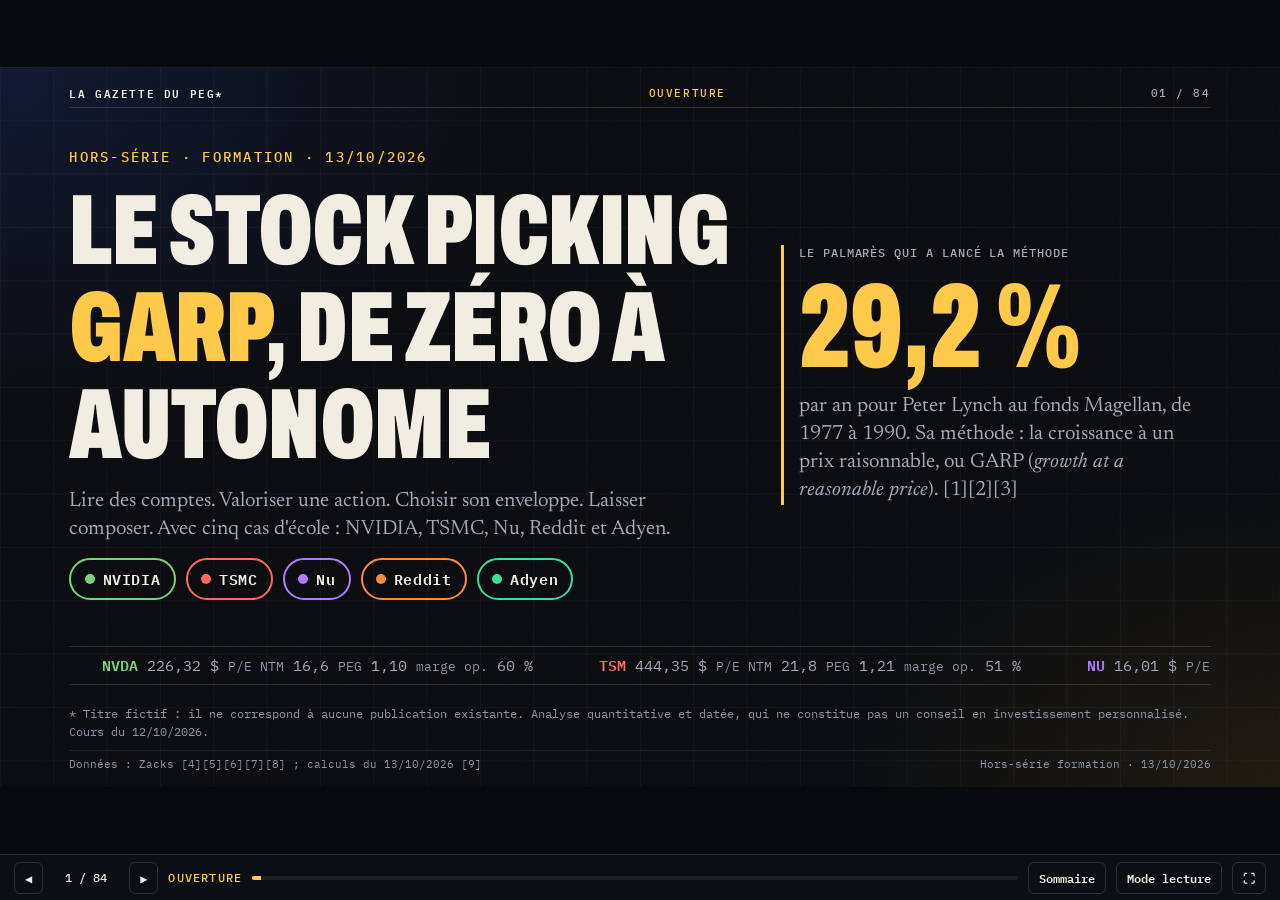
==== commit be12afe8: "Formation GARP : les cinq sociétés deviennent de simples exemples Retrait de toute comparaison de po" ====
--- a/screens/2026-10-13_formation-stock-picking-garp/diaporama/index.html
+++ b/screens/2026-10-13_formation-stock-picking-garp/diaporama/index.html
@@ -144,7 +144,7 @@
 .mini-b i { position:absolute; left:0; top:15%; height:70%; width:var(--w); background:var(--c); opacity:.35; border-radius:4px; transform-origin:left; }
 .mini-b span { position:relative; padding-left:8px; font-family:"GZ Plex Mono", monospace; font-weight:600; }
 .t.marg td { padding-top:calc(6 * var(--u)); padding-bottom:calc(6 * var(--u)); }
-.t.stress td { padding-top:calc(7 * var(--u)); padding-bottom:calc(7 * var(--u)); } .t.stress td:first-child { font-weight:400; }
+.ln-r .mot { font-size:var(--fs-s); color:var(--muted); text-align:right; max-width:62%; }
 
 /* citations */
 .q { display:flex; flex-direction:column; gap:calc(10 * var(--u)); border-left:3px solid var(--gold); padding-left:16px; min-width:0; }
@@ -460,9 +460,9 @@
     <span class="cv-sub">par an pour Peter Lynch au fonds Magellan, de 1977 à 1990. Sa méthode : la croissance à un prix raisonnable, ou GARP (<i>growth at a reasonable price</i>). [1][2][3]</span>
   </div>
 </div>
-<div class="tape a" aria-hidden="true"><div class="tape-in"><span class="tk" style="--c:#76d672"><b>NVDA</b> 226,32 $ <s>P/E NTM</s> 16,6 <s>PEG</s> 1,10 <s>espéré</s> +18,2 %/an</span><span class="tk" style="--c:#ff6b5b"><b>TSM</b> 444,35 $ <s>P/E NTM</s> 21,8 <s>PEG</s> 1,21 <s>espéré</s> +18,0 %/an</span><span class="tk" style="--c:#b07cff"><b>NU</b> 16,01 $ <s>P/E NTM</s> 14,6 <s>PEG</s> 0,66 <s>espéré</s> +19,9 %/an</span><span class="tk" style="--c:#ff8a3d"><b>RDDT</b> 159,93 $ <s>P/E NTM</s> 24,3 <s>PEG</s> 1,11 <s>espéré</s> +20,9 %/an</span><span class="tk" style="--c:#3ddc97"><b>ADYEY</b> 10,21 $ <s>P/E NTM</s> 19,9 <s>PEG</s> 1,05 <s>espéré</s> +18,5 %/an</span><span class="tk" style="--c:#76d672"><b>NVDA</b> 226,32 $ <s>P/E NTM</s> 16,6 <s>PEG</s> 1,10 <s>espéré</s> +18,2 %/an</span><span class="tk" style="--c:#ff6b5b"><b>TSM</b> 444,35 $ <s>P/E NTM</s> 21,8 <s>PEG</s> 1,21 <s>espéré</s> +18,0 %/an</span><span class="tk" style="--c:#b07cff"><b>NU</b> 16,01 $ <s>P/E NTM</s> 14,6 <s>PEG</s> 0,66 <s>espéré</s> +19,9 %/an</span><span class="tk" style="--c:#ff8a3d"><b>RDDT</b> 159,93 $ <s>P/E NTM</s> 24,3 <s>PEG</s> 1,11 <s>espéré</s> +20,9 %/an</span><span class="tk" style="--c:#3ddc97"><b>ADYEY</b> 10,21 $ <s>P/E NTM</s> 19,9 <s>PEG</s> 1,05 <s>espéré</s> +18,5 %/an</span></div></div>
+<div class="tape a" aria-hidden="true"><div class="tape-in"><span class="tk" style="--c:#76d672"><b>NVDA</b> 226,32 $ <s>P/E NTM</s> 16,6 <s>PEG</s> 1,10 <s>marge op.</s> 60 %</span><span class="tk" style="--c:#ff6b5b"><b>TSM</b> 444,35 $ <s>P/E NTM</s> 21,8 <s>PEG</s> 1,21 <s>marge op.</s> 51 %</span><span class="tk" style="--c:#b07cff"><b>NU</b> 16,01 $ <s>P/E NTM</s> 14,6 <s>PEG</s> 0,66 <s>marge op.</s> 29 %</span><span class="tk" style="--c:#ff8a3d"><b>RDDT</b> 159,93 $ <s>P/E NTM</s> 24,3 <s>PEG</s> 1,11 <s>marge op.</s> 20 %</span><span class="tk" style="--c:#3ddc97"><b>ADYEY</b> 10,21 $ <s>P/E NTM</s> 19,9 <s>PEG</s> 1,05 <s>marge op.</s> 49 % (EBITDA)</span><span class="tk" style="--c:#76d672"><b>NVDA</b> 226,32 $ <s>P/E NTM</s> 16,6 <s>PEG</s> 1,10 <s>marge op.</s> 60 %</span><span class="tk" style="--c:#ff6b5b"><b>TSM</b> 444,35 $ <s>P/E NTM</s> 21,8 <s>PEG</s> 1,21 <s>marge op.</s> 51 %</span><span class="tk" style="--c:#b07cff"><b>NU</b> 16,01 $ <s>P/E NTM</s> 14,6 <s>PEG</s> 0,66 <s>marge op.</s> 29 %</span><span class="tk" style="--c:#ff8a3d"><b>RDDT</b> 159,93 $ <s>P/E NTM</s> 24,3 <s>PEG</s> 1,11 <s>marge op.</s> 20 %</span><span class="tk" style="--c:#3ddc97"><b>ADYEY</b> 10,21 $ <s>P/E NTM</s> 19,9 <s>PEG</s> 1,05 <s>marge op.</s> 49 % (EBITDA)</span></div></div>
 <p class="cv-disc a">* Titre fictif : il ne correspond à aucune publication existante. Analyse quantitative et datée, qui ne constitue pas un conseil en investissement personnalisé. Cours du 12/10/2026.</p></div><footer class="foot"><span class="src">Données : Zacks [4][5][6][7][8] ; calculs du 13/10/2026 [9]</span><span class="ed">Hors-série formation · 13/10/2026</span></footer></div></section>
-<section class="slide " id="s2" data-sec="Ouverture" data-titre="Le parcours" aria-label="2. Le parcours"><div class="sl-in"><div class="bg" aria-hidden="true"></div><header class="hud"><span class="mast">La Gazette du PEG*</span><span class="hsec">Ouverture</span><span class="hnum">02 / 84</span></header><div class="body"><div class="hd"><p class="kick a">Le parcours</p><h2 class="h1 a">Dix chapitres pour tout maîtriser</h2><p class="lede a">Chaque notion est illustrée par une société réelle et des chiffres datés. Cliquez sur un chapitre ; les flèches du clavier font avancer.</p></div><div class="g c5 lc2 main"><a class="card toc-card a" href="#s4"><span class="tc-n">01</span><span class="tc-t">Objectifs et horizon</span><span class="tc-s">Pourquoi, pour quand, combien : les questions à régler avant d&#x27;acheter une seule action.</span><span class="tc-r">diapos 4 à 10</span></a><a class="card toc-card a" href="#s11"><span class="tc-n">02</span><span class="tc-t">Les bases</span><span class="tc-s">Ce qu&#x27;on achète vraiment quand on achète une action.</span><span class="tc-r">diapos 11 à 15</span></a><a class="card toc-card a" href="#s16"><span class="tc-n">03</span><span class="tc-t">Lire les comptes</span><span class="tc-s">Compte de résultat, bilan, flux de trésorerie : où se cache la qualité.</span><span class="tc-r">diapos 16 à 28</span></a><a class="card toc-card a" href="#s29"><span class="tc-n">04</span><span class="tc-t">Valoriser</span><span class="tc-s">Capitalisation, P/E, PEG : combien payer pour la croissance.</span><span class="tc-r">diapos 29 à 36</span></a><a class="card toc-card a" href="#s37"><span class="tc-n">05</span><span class="tc-t">La méthode GARP</span><span class="tc-s">La croissance à un prix raisonnable, en règles mesurables.</span><span class="tc-r">diapos 37 à 45</span></a><a class="card toc-card a" href="#s46"><span class="tc-n">06</span><span class="tc-t">Enveloppes, frais et impôts</span><span class="tc-s">PEA, compte-titres, assurance-vie : ce que l&#x27;État et les intermédiaires prélèvent.</span><span class="tc-r">diapos 46 à 52</span></a><a class="card toc-card a" href="#s53"><span class="tc-n">07</span><span class="tc-t">Les ETF</span><span class="tc-s">Le socle du portefeuille : comment fonctionne un fonds indiciel coté, et lesquels choisir.</span><span class="tc-r">diapos 53 à 59</span></a><a class="card toc-card a" href="#s60"><span class="tc-n">08</span><span class="tc-t">Intérêts composés</span><span class="tc-s">Le temps, le rendement et les frais : la calculatrice.</span><span class="tc-r">diapos 60 à 65</span></a><a class="card toc-card a" href="#s66"><span class="tc-n">09</span><span class="tc-t">Grands investisseurs</span><span class="tc-s">Lynch, Buffett, Munger, Graham, Fisher, Smith, Bogle, Marks.</span><span class="tc-r">diapos 66 à 73</span></a><a class="card toc-card a" href="#s74"><span class="tc-n">10</span><span class="tc-t">Passer à l&#x27;action</span><span class="tc-s">Routine, check-list, quiz, glossaire et sources.</span><span class="tc-r">diapos 74 à 84</span></a></div></div><footer class="foot"><span class="src"></span><span class="ed">Hors-série formation · 13/10/2026</span></footer></div></section>
+<section class="slide " id="s2" data-sec="Ouverture" data-titre="Le parcours" aria-label="2. Le parcours"><div class="sl-in"><div class="bg" aria-hidden="true"></div><header class="hud"><span class="mast">La Gazette du PEG*</span><span class="hsec">Ouverture</span><span class="hnum">02 / 84</span></header><div class="body"><div class="hd"><p class="kick a">Le parcours</p><h2 class="h1 a">Dix chapitres pour tout maîtriser</h2><p class="lede a">Chaque notion est illustrée par une société réelle et des chiffres datés. Cliquez sur un chapitre ; les flèches du clavier font avancer.</p></div><div class="g c5 lc2 main"><a class="card toc-card a" href="#s4"><span class="tc-n">01</span><span class="tc-t">Objectifs et horizon</span><span class="tc-s">Pourquoi, pour quand, combien : les questions à régler avant d&#x27;acheter une seule action.</span><span class="tc-r">diapos 4 à 10</span></a><a class="card toc-card a" href="#s11"><span class="tc-n">02</span><span class="tc-t">Les bases</span><span class="tc-s">Ce qu&#x27;on achète vraiment quand on achète une action.</span><span class="tc-r">diapos 11 à 15</span></a><a class="card toc-card a" href="#s16"><span class="tc-n">03</span><span class="tc-t">Lire les comptes</span><span class="tc-s">Compte de résultat, bilan, flux de trésorerie : où se cache la qualité.</span><span class="tc-r">diapos 16 à 28</span></a><a class="card toc-card a" href="#s29"><span class="tc-n">04</span><span class="tc-t">Valoriser</span><span class="tc-s">Capitalisation, P/E, PEG : combien payer pour la croissance.</span><span class="tc-r">diapos 29 à 36</span></a><a class="card toc-card a" href="#s37"><span class="tc-n">05</span><span class="tc-t">La méthode GARP</span><span class="tc-s">La croissance à un prix raisonnable, en règles mesurables.</span><span class="tc-r">diapos 37 à 45</span></a><a class="card toc-card a" href="#s46"><span class="tc-n">06</span><span class="tc-t">Enveloppes, frais et impôts</span><span class="tc-s">PEA, compte-titres, assurance-vie : ce que l&#x27;État et les intermédiaires prélèvent.</span><span class="tc-r">diapos 46 à 52</span></a><a class="card toc-card a" href="#s53"><span class="tc-n">07</span><span class="tc-t">Les ETF</span><span class="tc-s">Le socle d&#x27;un portefeuille : comment fonctionne un fonds indiciel coté, et lesquels choisir.</span><span class="tc-r">diapos 53 à 59</span></a><a class="card toc-card a" href="#s60"><span class="tc-n">08</span><span class="tc-t">Intérêts composés</span><span class="tc-s">Le temps, le rendement et les frais : la calculatrice.</span><span class="tc-r">diapos 60 à 65</span></a><a class="card toc-card a" href="#s66"><span class="tc-n">09</span><span class="tc-t">Grands investisseurs</span><span class="tc-s">Lynch, Buffett, Munger, Graham, Fisher, Smith, Bogle, Marks.</span><span class="tc-r">diapos 66 à 73</span></a><a class="card toc-card a" href="#s74"><span class="tc-n">10</span><span class="tc-t">Passer à l&#x27;action</span><span class="tc-s">Routine, check-list, quiz, glossaire et sources.</span><span class="tc-r">diapos 74 à 84</span></a></div></div><footer class="foot"><span class="src"></span><span class="ed">Hors-série formation · 13/10/2026</span></footer></div></section>
 <section class="slide " id="s3" data-sec="Ouverture" data-titre="À la fin, vous saurez…" aria-label="3. À la fin, vous saurez…"><div class="sl-in"><div class="bg" aria-hidden="true"></div><header class="hud"><span class="mast">La Gazette du PEG*</span><span class="hsec">Ouverture</span><span class="hnum">03 / 84</span></header><div class="body"><div class="hd"><p class="kick a">Objectifs</p><h2 class="h1 a">À la fin, vous saurez…</h2></div><div class="g c32 main"><div><ul class="ul ck"><li class="a">Fixer un objectif, un horizon, et choisir entre investir d'un coup ou progressivement.</li><li class="a">Lire un compte de résultat, un bilan et un tableau de flux de trésorerie.</li><li class="a">Calculer un BPA, une marge, un FCF, un ROE et un ROIC.</li><li class="a">Distinguer le BPA publié (GAAP) du BPA ajusté (non-GAAP).</li><li class="a">Juger un P/E et calculer un PEG, puis une zone d'achat.</li><li class="a">Classer une société dans les six catégories de Peter Lynch.</li><li class="a">Appliquer une grille GARP et fixer des règles de vente.</li><li class="a">Choisir entre PEA, compte-titres et assurance-vie, et le bon ETF.</li><li class="a">Mesurer l'effet du temps, des frais et des impôts.</li></ul></div><div class="g stats3"><div class="card stat a" style="--c:var(--neg)"><span class="v"><span class="cnt " data-v="79.0" data-d="0" data-suf=" %" data-pre="" data-s="0">79 %</span></span><span class="l">des fonds actifs de grandes valeurs américaines ont fait moins bien que le S&amp;P 500 en 2025. Battre l'indice est difficile. [10][11]</span></div><div class="card stat a" style="--c:var(--gold)"><span class="v"><span class="cnt " data-v="31.4" data-d="1" data-suf=" %" data-pre="" data-s="0">31,4 %</span></span><span class="l">de flat tax sur les gains d'un compte-titres en 2026, contre 18,6 % dans un PEA de plus de 5 ans. L'enveloppe compte. [12][13][14]</span></div><div class="card stat a" style="--c:var(--ndx)"><span class="v"><span class="cnt " data-v="35.216541838274885" data-d="1" data-suf=" %" data-pre="" data-s="0">35,2 %</span></span><span class="l">du capital final perdu en 30 ans avec 2 % de frais par an. Les frais aussi. (hypothèses [15])</span></div></div></div></div><footer class="foot"><span class="src"></span><span class="ed">Hors-série formation · 13/10/2026</span></footer></div></section>
 <section class="slide op" id="s4" data-sec="Objectifs et horizon" data-titre="Objectifs et horizon" aria-label="4. Objectifs et horizon"><div class="sl-in"><div class="bg" aria-hidden="true"></div><header class="hud"><span class="mast">La Gazette du PEG*</span><span class="hsec">Objectifs et horizon</span><span class="hnum">04 / 84</span></header><div class="wipe"></div><div class="opn" aria-hidden="true">01</div><div class="op-in"><p class="kick a">Chapitre 01</p><h2 class="xl a">Objectifs et horizon</h2><p class="lede a">Pourquoi, pour quand, combien : les questions à régler avant d&#x27;acheter une seule action.</p><ol class="op-list"><li class="a"><a href="#s5"><span class="num">05</span>L&#x27;épargne de précaution</a></li><li class="a"><a href="#s6"><span class="num">06</span>Un objectif, un horizon, un support</a></li><li class="a"><a href="#s7"><span class="num">07</span>Le temps réduit le risque</a></li><li class="a"><a href="#s8"><span class="num">08</span>Le noyau et les satellites</a></li><li class="a"><a href="#s9"><span class="num">09</span>En une fois ou progressivement ?</a></li><li class="a"><a href="#s10"><span class="num">10</span>Le DCA en pratique</a></li></ol><div class="op-tz a"><span class="op-big"><span class="cnt " data-v="68.0" data-d="0" data-suf=" %" data-pre="" data-s="0">68 %</span></span><span class="op-txt">des cas où investir en une fois a battu un DCA de trois mois (Vanguard, MSCI World, 1976-2022)</span></div></div><footer class="foot"><span class="src"></span><span class="ed">Hors-série formation · 13/10/2026</span></footer></div></section>
 <section class="slide " id="s5" data-sec="Objectifs et horizon" data-titre="L&#x27;épargne de précaution" aria-label="5. L&#x27;épargne de précaution"><div class="sl-in"><div class="bg" aria-hidden="true"></div><header class="hud"><span class="mast">La Gazette du PEG*</span><span class="hsec">Objectifs et horizon</span><span class="hnum">05 / 84</span></header><div class="body"><div class="hd"><p class="kick a">Objectifs et horizon · d'abord</p><h2 class="h1 a">Avant d'investir : l'épargne de précaution</h2><p class="lede a">L'argent placé en actions doit pouvoir rester investi plusieurs années. Avant d'acheter une seule action, on met de côté de quoi faire face aux imprévus, sans jamais devoir vendre au pire moment.</p></div><div class="g main"><div class="g c4 lc1"><div class="card st-c a"><span class="tc-n">1</span><span class="tc-t">Épargne de précaution</span><p class="p sm">Le repère le plus courant : trois à six mois de dépenses contraintes (loyer, crédits, factures), placés sur des supports sûrs et disponibles.</p><span class="tc-r">Livret A, LDDS : disponibles, garantis, sans impôt</span></div><div class="card st-c a"><span class="tc-n">2</span><span class="tc-t">Dettes chères</span><p class="p sm">Rembourser un crédit à la consommation rapporte son taux, sans risque.</p><span class="tc-r">aucun placement ne rapporte 15 % sans risque</span></div><div class="card st-c a"><span class="tc-n">3</span><span class="tc-t">Projets datés</span><p class="p sm">Voiture, apport immobilier : l'argent nécessaire avant 5 ans ne va pas en actions.</p><span class="tc-r">livrets, fonds en euros</span></div><div class="card st-c a"><span class="tc-n">4</span><span class="tc-t">Long terme</span><p class="p sm">Retraite, liberté financière, transmission : là commence l'investissement en actions.</p><span class="tc-r">PEA, assurance-vie, compte-titres</span></div></div>
@@ -482,10 +482,10 @@
     <div class="ns-s" style="flex:30"><b>3 000 €</b><span>satellites : 5 actions GARP de 600 €</span></div></div>
     <ul class="ul "><li class="a"><b>Noyau</b> : de 50 à 80 % du portefeuille (hyp.). Il garantit de faire à peu près comme le marché.</li><li class="a"><b>Satellites</b> : le reste, en actions choisies avec la grille GARP. C'est là que se joue la surperformance… ou la sous-performance.</li><li class="a"><b>Une fois par an</b>, comparer les satellites à l'indice. Trois ans de retard ? Réduire leur part.</li></ul></div>
   <div class="g">
-    <div class="card hl a"><p class="p"><b>Le portefeuille de cette formation est 100 % satellites.</b> Cinq valeurs, aucun ETF : c'est le choix d'un investisseur qui accepte l'écart à l'indice. Sur 12 mois, il a fait +2,3 %, contre +23,5 % pour le Nasdaq 100.</p></div>
-    <blockquote class="q a sm"><p class="en">« Don&#x27;t look for the needle in the haystack. Just buy the haystack! »</p><p class="fr">Ne cherchez pas l&#x27;aiguille dans la botte de foin. Achetez la botte de foin !</p><p class="by">John Bogle · livre The Little Book of Common Sense Investing · 2007 [34][35]</p></blockquote>
-  </div>
-</div></div><footer class="foot"><span class="src">hypothèses [15] ; rétroviseur calculs du 13/10/2026 [9]</span><span class="ed">Hors-série formation · 13/10/2026</span></footer></div></section>
+    <div class="card stat a" style="--c:var(--neg)"><span class="v"><span class="cnt " data-v="79.0" data-d="0" data-suf=" %" data-pre="" data-s="0">79 %</span></span><span class="l">des gérants professionnels de grandes valeurs américaines ont fait moins bien que le S&amp;P 500 en 2025. Le noyau indiciel protège de ce risque ; les satellites l'assument. [10][11]</span></div>
+    <ul class="ul "><li class="a"><b>Le noyau</b> se gère presque seul : un ou deux ETF larges, un versement programmé, très peu de décisions.</li><li class="a"><b>Les satellites</b> sont le terrain de la méthode GARP, détaillée dans la suite de cette formation.</li></ul>
+  </div>
+</div></div><footer class="foot"><span class="src">hypothèses [15] ; SPIVA [10][11]</span><span class="ed">Hors-série formation · 13/10/2026</span></footer></div></section>
 <section class="slide " id="s9" data-sec="Objectifs et horizon" data-titre="En une fois ou progressivement ?" aria-label="9. En une fois ou progressivement ?"><div class="sl-in"><div class="bg" aria-hidden="true"></div><header class="hud"><span class="mast">La Gazette du PEG*</span><span class="hsec">Objectifs et horizon</span><span class="hnum">09 / 84</span></header><div class="body"><div class="hd"><p class="kick a">Objectifs et horizon · entrer sur le marché</p><h2 class="h1 a">En une fois ou progressivement ?</h2><p class="lede a">Le DCA (dollar-cost averaging) investit la même somme à intervalles réguliers. L'investissement en une fois (lump sum) place tout tout de suite. Les études tranchent sur le rendement ; la psychologie, parfois, autrement.</p></div><div class="g c23 main">
   <div class="g">
     <div class="card stat a" style="--c:var(--gold)"><span class="v"><span class="cnt " data-v="68.0" data-d="0" data-suf=" %" data-pre="" data-s="0">68 %</span></span><span class="l">Vanguard (2023, MSCI World, 1976-2022) : investir en une fois a battu un DCA étalé sur trois mois dans 68 % des cas.</span></div>
@@ -493,7 +493,7 @@
     <p class="p m a">L&#x27;argument du DCA est surtout psychologique : il limite le regret d&#x27;avoir tout investi juste avant une baisse.</p>
   </div>
   <div class="tw"><table class="t "><thead><tr><th class=""></th><th class="">En une fois</th><th class="">Progressivement (DCA)</th></tr></thead><tbody><tr class="a"><td class="">Rendement moyen</td><td class="">plus élevé, car le marché monte plus souvent qu'il ne baisse</td><td class="">plus faible : l'argent attend</td></tr><tr class="a"><td class="">Pire scénario</td><td class="">tout investir juste avant un krach</td><td class="">le krach n'atteint qu'une partie de la somme</td></tr><tr class="a"><td class="">Regret</td><td class="">fort si le marché chute juste après</td><td class="">réduit</td></tr><tr class="a"><td class="">Discipline</td><td class="">une décision unique</td><td class="">une routine, automatisable</td></tr><tr class="a"><td class="">Pour qui</td><td class="">une somme disponible et des nerfs solides</td><td class="">un salaire épargné chaque mois, ou un héritage qu'on n'ose pas placer</td></tr></tbody></table></div>
-</div></div><footer class="foot"><span class="src">Sources : [36][37][38][39][40][41]</span><span class="ed">Hors-série formation · 13/10/2026</span></footer></div></section>
+</div></div><footer class="foot"><span class="src">Sources : [34][35][36][37][38][39]</span><span class="ed">Hors-série formation · 13/10/2026</span></footer></div></section>
 <section class="slide " id="s10" data-sec="Objectifs et horizon" data-titre="Le DCA en pratique" aria-label="10. Le DCA en pratique"><div class="sl-in"><div class="bg" aria-hidden="true"></div><header class="hud"><span class="mast">La Gazette du PEG*</span><span class="hsec">Objectifs et horizon</span><span class="hnum">10 / 84</span></header><div class="body"><div class="hd"><p class="kick a">Objectifs et horizon · le DCA en pratique</p><h2 class="h1 a">Le DCA en pratique : deux scénarios</h2><p class="lede a">6 000 € à investir : tout au premier mois, ou 1 000 € par mois pendant 6 mois. Le DCA achète plus de parts quand le prix baisse : son coût moyen est toujours inférieur ou égal au prix moyen.</p></div><div class="g c2 main"><div class="card a"><span class="lab">Le marché baisse, puis rebondit</span><div class="px"><div class="px-b"><i style="height:90.9%"></i><span>100</span><small>m1</small></div><div class="px-b"><i style="height:72.7%"></i><span>80</span><small>m2</small></div><div class="px-b"><i style="height:54.5%"></i><span>60</span><small>m3</small></div><div class="px-b"><i style="height:63.6%"></i><span>70</span><small>m4</small></div><div class="px-b"><i style="height:81.8%"></i><span>90</span><small>m5</small></div><div class="px-b"><i style="height:100.0%"></i><span>110</span><small>m6</small></div></div>
       <div class="ln-r"><span>Parts achetées en une fois (mois 1)</span><b>60,0</b></div>
       <div class="ln-r"><span>Parts achetées en DCA (1 000 € par mois)</span><b>73,7</b></div>
@@ -539,7 +539,7 @@
     <ol class="steps">
       <li class="a"><b>La croissance du BPA.</b> Le moteur principal sur trois à cinq ans : à long terme, le cours suit le bénéfice.</li>
       <li class="a"><b>La variation du P/E.</b> L'humeur du marché. Elle peut doper ou annuler la croissance.</li>
-      <li class="a"><b>Le dividende.</b> Faible chez les sociétés de croissance : de 0 à 1 % pour nos cinq valeurs.</li>
+      <li class="a"><b>Le dividende.</b> Faible chez les sociétés de croissance : de 0 à 1 % pour nos cinq exemples.</li>
     </ol>
     <p class="p a"><b class="gold">Le GARP</b> consiste à acheter un BPA qui croît vite, sans payer un P/E qui risque de se dégonfler.</p>
   </div>
@@ -547,14 +547,14 @@
 <section class="slide " id="s14" data-sec="Les bases" data-titre="ETF ou stock picking" aria-label="14. ETF ou stock picking"><div class="sl-in"><div class="bg" aria-hidden="true"></div><header class="hud"><span class="mast">La Gazette du PEG*</span><span class="hsec">Les bases</span><span class="hnum">14 / 84</span></header><div class="body"><div class="hd"><p class="kick a">Les bases · le choix</p><h2 class="h1 a">ETF ou stock picking : la question honnête</h2><p class="lede a">Un ETF (fonds indiciel coté) achète tout l'indice pour quelques frais. Le stock picking choisit quelques actions pour faire mieux. La plupart des professionnels n'y arrivent pas.</p></div><div class="g c23 main">
   <div class="g">
     <div class="g c2 lc2"><div class="card stat a" style="--c:var(--neg)"><span class="v"><span class="cnt " data-v="79.0" data-d="0" data-suf=" %" data-pre="" data-s="0">79 %</span></span><span class="l">des fonds actifs de grandes valeurs américaines battus par le S&amp;P 500 en 2025 [10][11]</span></div>
-    <div class="card stat a" style="--c:var(--neg)"><span class="v"><span class="cnt " data-v="89.5" data-d="1" data-suf=" %" data-pre="" data-s="0">89,5 %</span></span><span class="l">sur 15 ans, au 31/12/2024 [42][43]</span></div></div>
-    <blockquote class="q a sm"><p class="en">« Don&#x27;t look for the needle in the haystack. Just buy the haystack! »</p><p class="fr">Ne cherchez pas l&#x27;aiguille dans la botte de foin. Achetez la botte de foin !</p><p class="by">John Bogle · livre The Little Book of Common Sense Investing · 2007 [34][35]</p></blockquote>
+    <div class="card stat a" style="--c:var(--neg)"><span class="v"><span class="cnt " data-v="89.5" data-d="1" data-suf=" %" data-pre="" data-s="0">89,5 %</span></span><span class="l">sur 15 ans, au 31/12/2024 [40][41]</span></div></div>
+    <blockquote class="q a sm"><p class="en">« Don&#x27;t look for the needle in the haystack. Just buy the haystack! »</p><p class="fr">Ne cherchez pas l&#x27;aiguille dans la botte de foin. Achetez la botte de foin !</p><p class="by">John Bogle · livre The Little Book of Common Sense Investing · 2007 [42][43]</p></blockquote>
   </div>
   <div class="g">
     <div class="tw"><table class="t cmp"><thead><tr><th class=""></th><th class="">ETF indiciel</th><th class="">Stock picking</th></tr></thead><tbody><tr class="a"><td class="">Frais</td><td class="">faibles et prévisibles</td><td class="">courtage et change à l'achat, puis quasi nuls</td></tr><tr class="a"><td class="">Temps</td><td class="">quelques minutes par an</td><td class="">plusieurs heures par trimestre</td></tr><tr class="a"><td class="">Diversification</td><td class="">des centaines de lignes</td><td class="">5 à 15 lignes</td></tr><tr class="a"><td class="">Potentiel</td><td class="">le marché, moins les frais</td><td class="">au-dessus… ou en dessous</td></tr><tr class="a"><td class="">Risque principal</td><td class="">le marché lui-même</td><td class="">vos erreurs de jugement</td></tr></tbody></table></div>
-    <div class="card a" style="border-color:var(--neg)"><p class="p"><b>Notre propre rétroviseur.</b> Sur 12 mois, le portefeuille de cinq valeurs a fait <b class="neg">+2,3 %</b>, contre <b>+23,5 %</b> pour le Nasdaq 100 (QQQ). Le stock picking peut sous-performer longtemps. Il n'a de sens qu'avec une méthode, un horizon de trois à cinq ans et de la discipline.</p></div>
-  </div>
-</div></div><footer class="foot"><span class="src">SPIVA [10][11] ; rétroviseur : calculs du 13/10/2026 [9]</span><span class="ed">Hors-série formation · 13/10/2026</span></footer></div></section>
+    <div class="card hl a"><p class="p"><b>Quand le stock picking a du sens.</b> Avec une méthode écrite, un horizon de trois à cinq ans, du temps pour suivre chaque société, et l'acceptation de faire moins bien que l'indice pendant des années. Sinon, l'ETF suffit.</p></div>
+  </div>
+</div></div><footer class="foot"><span class="src">SPIVA [10][11][40][41] ; citation [42][43]</span><span class="ed">Hors-série formation · 13/10/2026</span></footer></div></section>
 <section class="slide " id="s15" data-sec="Les bases" data-titre="Le risque" aria-label="15. Le risque"><div class="sl-in"><div class="bg" aria-hidden="true"></div><header class="hud"><span class="mast">La Gazette du PEG*</span><span class="hsec">Les bases</span><span class="hnum">15 / 84</span></header><div class="body"><div class="hd"><p class="kick a">Les bases · le risque</p><h2 class="h1 a">Une action peut perdre 42 % sans que l'entreprise aille mal</h2><p class="lede a">Adyen a vu son chiffre d'affaires net croître de 19 % au premier semestre 2026. Son cours (ADR) est pourtant 42 % sous son plus haut de 52 semaines.</p></div><div class="g c2 main">
   <div class="card a"><span class="lab">Écart entre le cours du 12/10/2026 et le plus haut de 52 semaines</span><div class="hb a" style="--c:#3ddc97"><span class="hb-l">Adyen<small>bêta 2,36</small></span><span class="hb-t"><i style="width:83.78%"></i></span><span class="hb-v">−41,9 %</span></div><div class="hb a" style="--c:#ff8a3d"><span class="hb-l">Reddit<small>bêta 2,05</small></span><span class="hb-t"><i style="width:76.47%"></i></span><span class="hb-v">−38,2 %</span></div><div class="hb a" style="--c:#b07cff"><span class="hb-l">Nu<small>bêta 0,95</small></span><span class="hb-t"><i style="width:29.32%"></i></span><span class="hb-v">−14,7 %</span></div><div class="hb a" style="--c:#ff6b5b"><span class="hb-l">TSMC<small>bêta 1,37</small></span><span class="hb-t"><i style="width:17.06%"></i></span><span class="hb-v">−8,5 %</span></div><div class="hb a" style="--c:#76d672"><span class="hb-l">NVIDIA<small>bêta 2,22</small></span><span class="hb-t"><i style="width:10.80%"></i></span><span class="hb-v">−5,4 %</span></div>
   <p class="p m a">Le <b>bêta</b> mesure la sensibilité au marché : un bêta de 2 signifie que l'action bouge en moyenne deux fois plus que l'indice.</p></div>
@@ -699,8 +699,8 @@
   <div class="g"><div class="tw"><table class="t "><thead><tr><th class="">Valeur</th><th class="n">P/E NTM</th><th class="n">Croissance retenue (hyp.)</th><th class="n">PEG long terme</th></tr></thead><tbody><tr class="a"><td class=""><span class="dot" style="--c:#76d672"></span>NVIDIA</td><td class="n">16,6</td><td class="n">15 %</td><td class="n"><b>1,10</b></td></tr><tr class="a"><td class=""><span class="dot" style="--c:#ff6b5b"></span>TSMC</td><td class="n">21,8</td><td class="n">18 %</td><td class="n"><b>1,21</b></td></tr><tr class="a"><td class=""><span class="dot" style="--c:#b07cff"></span>Nu</td><td class="n">14,6</td><td class="n">22 %</td><td class="n"><b>0,66</b></td></tr><tr class="a"><td class=""><span class="dot" style="--c:#ff8a3d"></span>Reddit</td><td class="n">24,3</td><td class="n">22 %</td><td class="n"><b>1,11</b></td></tr><tr class="a"><td class=""><span class="dot" style="--c:#3ddc97"></span>Adyen</td><td class="n">19,9</td><td class="n">19 %</td><td class="n"><b>1,05</b></td></tr></tbody></table></div>
     <blockquote class="q a sm"><p class="en">« The p/e ratio of any company that&#x27;s fairly priced will equal its growth rate. »</p><p class="fr">Le P/E d&#x27;une société correctement valorisée est égal à son taux de croissance.</p><p class="by">Peter Lynch · livre One Up on Wall Street · 1989 [57][58]</p></blockquote></div>
 </div></div><footer class="foot"><span class="src">Données et croissances retenues : calculs du 13/10/2026 [9] ; méthode [56]</span><span class="ed">Hors-série formation · 13/10/2026</span></footer></div></section>
-<section class="slide " id="s34" data-sec="Valoriser" data-titre="Le piège du PEG de court terme" aria-label="34. Le piège du PEG de court terme"><div class="sl-in"><div class="bg" aria-hidden="true"></div><header class="hud"><span class="mast">La Gazette du PEG*</span><span class="hsec">Valoriser</span><span class="hnum">34 / 84</span></header><div class="body"><div class="hd"><p class="kick a">Valoriser · le piège</p><h2 class="h1 a">Le piège : un PEG flatté par une croissance de pic</h2><p class="lede a">Le consensus prévoit +69 % de BPA pour NVIDIA en 2027. Avec ce chiffre, le PEG tombe à 0,30. Mais une croissance pareille ne dure pas.</p></div><div class="g c32 main"><div class="tw"><table class="t "><thead><tr><th class="">Valeur</th><th class="n">BPA 2027 (consensus)</th><th class="n">PEG 2027</th><th class="n">Croissance retenue</th><th class="n">PEG long terme</th></tr></thead><tbody><tr class="a"><td class=""><span class="dot" style="--c:#76d672"></span>NVIDIA</td><td class="n">+69 %</td><td class="n">0,30</td><td class="n">15 %</td><td class="n"><b>1,10</b></td></tr><tr class="a"><td class=""><span class="dot" style="--c:#ff6b5b"></span>TSMC</td><td class="n">+29 %</td><td class="n">0,71</td><td class="n">18 %</td><td class="n"><b>1,21</b></td></tr><tr class="a"><td class=""><span class="dot" style="--c:#b07cff"></span>Nu</td><td class="n">+35 %</td><td class="n">0,40</td><td class="n">22 %</td><td class="n"><b>0,66</b></td></tr><tr class="a"><td class=""><span class="dot" style="--c:#ff8a3d"></span>Reddit</td><td class="n">+32 %</td><td class="n">0,73</td><td class="n">22 %</td><td class="n"><b>1,11</b></td></tr><tr class="a"><td class=""><span class="dot" style="--c:#3ddc97"></span>Adyen</td><td class="n">+21 %</td><td class="n">0,91</td><td class="n">19 %</td><td class="n"><b>1,05</b></td></tr><tr class="a"><td class=""><span class="dot" style="--c:var(--ndx)"></span>Nasdaq 100 reconstitué</td><td class="n">+44 %</td><td class="n">0,48</td><td class="n">6,7 %</td><td class="n"><b>3,15</b></td></tr></tbody></table></div>
-  <div class="g"><ul class="ul "><li class="a"><b>Plafond.</b> Dans le PEG N+1, la méthode plafonne la croissance à 50 % pour neutraliser les effets de base.</li><li class="a"><b>Prudence.</b> Le PEG de long terme utilise une croissance durable, plus prudente que le consensus quand celui-ci extrapole un pic (hyp.).</li><li class="a"><b>L'indice aussi.</b> Le Nasdaq 100 affiche un PEG 2027 de 0,48, mais 3,15 sur la durée : la mémoire, au sommet de son cycle, fausse la photo (1,96 hors mémoire).</li></ul></div></div></div><footer class="foot"><span class="src">Données : calculs du 13/10/2026 [9] ; méthode [56]</span><span class="ed">Hors-série formation · 13/10/2026</span></footer></div></section>
+<section class="slide " id="s34" data-sec="Valoriser" data-titre="Le piège du PEG de court terme" aria-label="34. Le piège du PEG de court terme"><div class="sl-in"><div class="bg" aria-hidden="true"></div><header class="hud"><span class="mast">La Gazette du PEG*</span><span class="hsec">Valoriser</span><span class="hnum">34 / 84</span></header><div class="body"><div class="hd"><p class="kick a">Valoriser · le piège</p><h2 class="h1 a">Le piège : un PEG flatté par une croissance de pic</h2><p class="lede a">Le consensus prévoit +69 % de BPA pour NVIDIA en 2027. Avec ce chiffre, le PEG tombe à 0,30. Mais une croissance pareille ne dure pas.</p></div><div class="g c32 main"><div class="tw"><table class="t "><thead><tr><th class="">Valeur</th><th class="n">BPA 2027 (consensus)</th><th class="n">PEG 2027</th><th class="n">Croissance retenue</th><th class="n">PEG long terme</th></tr></thead><tbody><tr class="a"><td class=""><span class="dot" style="--c:#76d672"></span>NVIDIA</td><td class="n">+69 %</td><td class="n">0,30</td><td class="n">15 %</td><td class="n"><b>1,10</b></td></tr><tr class="a"><td class=""><span class="dot" style="--c:#ff6b5b"></span>TSMC</td><td class="n">+29 %</td><td class="n">0,71</td><td class="n">18 %</td><td class="n"><b>1,21</b></td></tr><tr class="a"><td class=""><span class="dot" style="--c:#b07cff"></span>Nu</td><td class="n">+35 %</td><td class="n">0,40</td><td class="n">22 %</td><td class="n"><b>0,66</b></td></tr><tr class="a"><td class=""><span class="dot" style="--c:#ff8a3d"></span>Reddit</td><td class="n">+32 %</td><td class="n">0,73</td><td class="n">22 %</td><td class="n"><b>1,11</b></td></tr><tr class="a"><td class=""><span class="dot" style="--c:#3ddc97"></span>Adyen</td><td class="n">+21 %</td><td class="n">0,91</td><td class="n">19 %</td><td class="n"><b>1,05</b></td></tr></tbody></table></div>
+  <div class="g"><ul class="ul "><li class="a"><b>Plafond.</b> Dans le PEG N+1, la méthode plafonne la croissance à 50 % pour neutraliser les effets de base.</li><li class="a"><b>Prudence.</b> Le PEG de long terme utilise une croissance durable, plus prudente que le consensus quand celui-ci extrapole un pic (hyp.).</li><li class="a"><b>Les cycliques à part.</b> Le consensus attend +134 % de BPA pour Micron l'an prochain : un PEG calculé sur ce chiffre ne veut rien dire. La méthode n'applique pas de PEG aux cycliques.</li></ul></div></div></div><footer class="foot"><span class="src">Données : calculs du 13/10/2026 [9] ; Micron Zacks [55] ; méthode [56]</span><span class="ed">Hors-série formation · 13/10/2026</span></footer></div></section>
 <section class="slide " id="s35" data-sec="Valoriser" data-titre="Consensus et rang Zacks" aria-label="35. Consensus et rang Zacks"><div class="sl-in"><div class="bg" aria-hidden="true"></div><header class="hud"><span class="mast">La Gazette du PEG*</span><span class="hsec">Valoriser</span><span class="hnum">35 / 84</span></header><div class="body"><div class="hd"><p class="kick a">Valoriser · les attentes</p><h2 class="h1 a">Consensus, surprises et rang Zacks</h2><p class="lede a">Le consensus est la moyenne des prévisions des analystes. À court terme, les cours réagissent surtout à ses révisions et aux surprises des publications.</p></div><div class="g c3 main">
   <div class="card a" style="--c:#76d672"><span class="lab col">NVIDIA vu par Zacks, le 12/10/2026</span>
     <div class="ln-r"><span>BPA FY2027 attendu</span><b>9,25 $</b></div>
@@ -713,30 +713,25 @@
   <div class="g"><div class="tw"><table class="t "><thead><tr><th class="">Valeur</th><th class="n">Rang Zacks</th></tr></thead><tbody><tr class="a"><td class=""><span class="dot" style="--c:#76d672"></span>NVIDIA</td><td class="n">1</td></tr><tr class="a"><td class=""><span class="dot" style="--c:#ff6b5b"></span>TSMC</td><td class="n">2</td></tr><tr class="a"><td class=""><span class="dot" style="--c:#b07cff"></span>Nu</td><td class="n">3</td></tr><tr class="a"><td class=""><span class="dot" style="--c:#ff8a3d"></span>Reddit</td><td class="n">2</td></tr><tr class="a"><td class=""><span class="dot" style="--c:#3ddc97"></span>Adyen</td><td class="n">3</td></tr></tbody></table></div><p class="p m a">De 1 (achat fort) à 5 (vente forte), selon les révisions de bénéfices. Un outil de court terme, pas une thèse.</p></div>
   <div class="g"><ul class="ul "><li class="a"><b>Deux pages, deux chiffres.</b> Le même jour, Zacks affiche 15,53 $ et 15,33 $ pour le BPA 2028 de NVIDIA. Le consensus est une moyenne mouvante, pas une vérité.</li><li class="a"><b>Les révisions comptent plus que le niveau.</b> Un BPA attendu relevé trimestre après trimestre porte le cours.</li><li class="a"><b>Les objectifs de cours sont des opinions datées.</b> On les cite comme telles.</li></ul></div>
 </div></div><footer class="foot"><span class="src">Consensus et métriques : Zacks [4][5][6][7][8]</span><span class="ed">Hors-série formation · 13/10/2026</span></footer></div></section>
-<section class="slide " id="s36" data-sec="Valoriser" data-titre="Ce que le prix suppose" aria-label="36. Ce que le prix suppose"><div class="sl-in"><div class="bg" aria-hidden="true"></div><header class="hud"><span class="mast">La Gazette du PEG*</span><span class="hsec">Valoriser</span><span class="hnum">36 / 84</span></header><div class="body"><div class="hd"><p class="kick a">Valoriser · le second niveau</p><h2 class="h1 a">Ce que le prix suppose déjà</h2><p class="lede a">« Bonne société, donc j'achète » ne suffit pas. La vraie question : quelle croissance le cours suppose-t-il, et en quoi pensez-vous différemment du marché ?</p></div><div class="g c2 main">
-  <div class="g">
-    <div class="g c3 lc1">
-      <div class="kv a " style="--c:var(--gold)"><span class="lab">P/E NTM du portefeuille</span><span class="v">18,8</span><span class="sub">contre 21,2 pour le Nasdaq 100</span></div>
-      <div class="kv a " style="--c:var(--gold)"><span class="lab">Croissance durable retenue</span><span class="v">19,2 %</span><span class="sub">contre 6,7 % (hyp.)</span></div>
-      <div class="kv a " style="--c:var(--gold)"><span class="lab">PEG de long terme</span><span class="v">0,98</span><span class="sub">contre 3,15</span></div>
-    </div>
-    <p class="p a">À 21,2 fois les bénéfices, le Nasdaq 100 suppose une croissance d'environ 21 % par an pour un PEG de 1. Nous retenons 6,7 %. Le portefeuille, lui, est payé à peu près sa croissance.</p>
+<section class="slide " id="s36" data-sec="Valoriser" data-titre="Ce que le prix suppose" aria-label="36. Ce que le prix suppose"><div class="sl-in"><div class="bg" aria-hidden="true"></div><header class="hud"><span class="mast">La Gazette du PEG*</span><span class="hsec">Valoriser</span><span class="hnum">36 / 84</span></header><div class="body"><div class="hd"><p class="kick a">Valoriser · le second niveau</p><h2 class="h1 a">Ce que le prix suppose déjà</h2><p class="lede a">« Bonne société, donc j'achète » ne suffit pas. La vraie question : quelle croissance le cours suppose-t-il, et en quoi pensez-vous différemment du marché ?</p></div><div class="g main">
+  <div class="g c2">
+    <div class="card hl a"><span class="lab">L'exemple de NVIDIA</span><p class="p">À 16,6 fois ses bénéfices des douze prochains mois, NVIDIA est « payée à son prix » si son BPA croît de 16,6 % par an pendant des années. L'hypothèse centrale est de 15 % : le cours suppose un peu plus que ce que l'on attend.</p></div>
     <blockquote class="q a sm"><p class="en">« First-level thinking is simplistic and superficial, and just about everyone can do it. »</p><p class="fr">La pensée de premier niveau est simpliste et superficielle, et à peu près tout le monde en est capable.</p><p class="by">Howard Marks · mémo « It&#x27;s Not Easy » (idée développée dans The Most Important Thing, 2011) · 2015-09-09 [59][60]</p></blockquote>
   </div>
-  <div class="g"><div class="tw"><table class="t "><thead><tr><th class="">Valeur</th><th class="n">Cours</th><th class="n">Cours pour un PEG de 1</th><th class="n">Écart</th></tr></thead><tbody><tr class="a"><td class=""><span class="dot" style="--c:#76d672"></span>NVIDIA</td><td class="n">226,32 $</td><td class="n">204,90 $</td><td class="n">+10,5 %</td></tr><tr class="a"><td class=""><span class="dot" style="--c:#ff6b5b"></span>TSMC</td><td class="n">444,35 $</td><td class="n">366,78 $</td><td class="n">+21,1 %</td></tr><tr class="a"><td class=""><span class="dot" style="--c:#b07cff"></span>Nu</td><td class="n">16,01 $</td><td class="n">24,11 $</td><td class="n">−33,6 %</td></tr><tr class="a"><td class=""><span class="dot" style="--c:#ff8a3d"></span>Reddit</td><td class="n">159,93 $</td><td class="n">144,55 $</td><td class="n">+10,6 %</td></tr><tr class="a"><td class=""><span class="dot" style="--c:#3ddc97"></span>Adyen</td><td class="n">10,21 $</td><td class="n">9,73 $</td><td class="n">+4,9 %</td></tr></tbody></table></div>
-  <p class="p m a">Toutes les valeurs cotent au-dessus de leur prix « PEG = 1 ». Acheter quand même, c'est parier sur une croissance au moins égale à l'hypothèse centrale.</p></div>
+  <div class="tw"><table class="t "><thead><tr><th class="">Société</th><th class="n">P/E NTM</th><th class="n">Croissance implicite (PEG = 1)</th><th class="n">Croissance supposée (hyp.)</th><th class="n">Cours face au cours « PEG = 1 »</th></tr></thead><tbody><tr class="a"><td class=""><span class="dot" style="--c:#76d672"></span>NVIDIA</td><td class="n">16,6</td><td class="n">16,6 %</td><td class="n">15 %</td><td class="n"><span class="neg">+10,5 %</span></td></tr><tr class="a"><td class=""><span class="dot" style="--c:#ff6b5b"></span>TSMC</td><td class="n">21,8</td><td class="n">21,8 %</td><td class="n">18 %</td><td class="n"><span class="neg">+21,1 %</span></td></tr><tr class="a"><td class=""><span class="dot" style="--c:#b07cff"></span>Nu</td><td class="n">14,6</td><td class="n">14,6 %</td><td class="n">22 %</td><td class="n"><span class="pos">−33,6 %</span></td></tr><tr class="a"><td class=""><span class="dot" style="--c:#ff8a3d"></span>Reddit</td><td class="n">24,3</td><td class="n">24,3 %</td><td class="n">22 %</td><td class="n"><span class="neg">+10,6 %</span></td></tr><tr class="a"><td class=""><span class="dot" style="--c:#3ddc97"></span>Adyen</td><td class="n">19,9</td><td class="n">19,9 %</td><td class="n">19 %</td><td class="n"><span class="neg">+4,9 %</span></td></tr></tbody></table></div>
+  <p class="p m a">La croissance implicite est égale au P/E. NVIDIA, TSMC, Reddit et Adyen cotent au-dessus de leur cours « PEG = 1 » ; Nu en dessous. Acheter au-dessus, c'est parier sur une croissance au moins égale à l'hypothèse.</p>
 </div></div><footer class="foot"><span class="src">Données : calculs du 13/10/2026 [9]</span><span class="ed">Hors-série formation · 13/10/2026</span></footer></div></section>
-<section class="slide op" id="s37" data-sec="La méthode GARP" data-titre="La méthode GARP" aria-label="37. La méthode GARP"><div class="sl-in"><div class="bg" aria-hidden="true"></div><header class="hud"><span class="mast">La Gazette du PEG*</span><span class="hsec">La méthode GARP</span><span class="hnum">37 / 84</span></header><div class="wipe"></div><div class="opn" aria-hidden="true">05</div><div class="op-in"><p class="kick a">Chapitre 05</p><h2 class="xl a">La méthode GARP</h2><p class="lede a">La croissance à un prix raisonnable, en règles mesurables.</p><ol class="op-list"><li class="a"><a href="#s38"><span class="num">38</span>Les six catégories de Lynch</a></li><li class="a"><a href="#s39"><span class="num">39</span>La grille en sept critères</a></li><li class="a"><a href="#s40"><span class="num">40</span>La grille appliquée</a></li><li class="a"><a href="#s41"><span class="num">41</span>Trois scénarios</a></li><li class="a"><a href="#s42"><span class="num">42</span>La zone d&#x27;achat</a></li><li class="a"><a href="#s43"><span class="num">43</span>Quand vendre</a></li><li class="a"><a href="#s44"><span class="num">44</span>Construire le portefeuille</a></li><li class="a"><a href="#s45"><span class="num">45</span>Les biais</a></li></ol><div class="op-tz a"><span class="op-big"><span class="cnt " data-v="0.981562" data-d="2" data-suf="" data-pre="" data-s="0">0,98</span></span><span class="op-txt">le PEG de long terme du portefeuille, contre 3,15 pour le Nasdaq 100</span></div></div><footer class="foot"><span class="src"></span><span class="ed">Hors-série formation · 13/10/2026</span></footer></div></section>
+<section class="slide op" id="s37" data-sec="La méthode GARP" data-titre="La méthode GARP" aria-label="37. La méthode GARP"><div class="sl-in"><div class="bg" aria-hidden="true"></div><header class="hud"><span class="mast">La Gazette du PEG*</span><span class="hsec">La méthode GARP</span><span class="hnum">37 / 84</span></header><div class="wipe"></div><div class="opn" aria-hidden="true">05</div><div class="op-in"><p class="kick a">Chapitre 05</p><h2 class="xl a">La méthode GARP</h2><p class="lede a">La croissance à un prix raisonnable, en règles mesurables.</p><ol class="op-list"><li class="a"><a href="#s38"><span class="num">38</span>Les six catégories de Lynch</a></li><li class="a"><a href="#s39"><span class="num">39</span>La grille en sept critères</a></li><li class="a"><a href="#s40"><span class="num">40</span>La grille appliquée</a></li><li class="a"><a href="#s41"><span class="num">41</span>Trois scénarios</a></li><li class="a"><a href="#s42"><span class="num">42</span>La zone d&#x27;achat</a></li><li class="a"><a href="#s43"><span class="num">43</span>Quand vendre</a></li><li class="a"><a href="#s44"><span class="num">44</span>Diversifier les moteurs</a></li><li class="a"><a href="#s45"><span class="num">45</span>Les biais</a></li></ol><div class="op-tz a"><span class="op-big">7</span><span class="op-txt">critères chiffrés, les mêmes pour chaque société</span></div></div><footer class="foot"><span class="src"></span><span class="ed">Hors-série formation · 13/10/2026</span></footer></div></section>
 <section class="slide " id="s38" data-sec="La méthode GARP" data-titre="Les six catégories de Lynch" aria-label="38. Les six catégories de Lynch"><div class="sl-in"><div class="bg" aria-hidden="true"></div><header class="hud"><span class="mast">La Gazette du PEG*</span><span class="hsec">La méthode GARP</span><span class="hnum">38 / 84</span></header><div class="body"><div class="hd"><p class="kick a">La méthode GARP · classer</p><h2 class="h1 a">Les six catégories de Peter Lynch</h2><p class="lede a">Avant de valoriser une société, Lynch la classe. On ne juge pas une cyclique comme une croissance rapide, ni un redressement comme une valeur solide.</p></div><div class="g c3 lc1 main cats"><div class="card cat a"><span class="lab">Croissance lente</span><p class="p">Grandes sociétés mûres, au rythme de l'économie. On les achète pour le dividende.</p><p class="p m"><i>Rares au Nasdaq 100.</i></p></div><div class="card cat a"><span class="lab">Valeurs solides</span><p class="p">Grandes sociétés qui croissent de 10 à 12 % par an. Un amortisseur en cas de crise.</p><p class="p m"><i>Le piège : les payer trop cher.</i></p><div class="ex"><span class="dot" style="--c:#c9ced8"></span><b>Apple</b> <span>croissance du BPA attendue N+2 : <b class="num">+7,7 %</b></span></div></div><div class="card cat a"><span class="lab">Croissance rapide</span><p class="p">Petites et moyennes sociétés qui croissent de 20 à 25 % par an. La catégorie préférée de Lynch.</p><p class="p m"><i>Le piège : la fin de la croissance.</i></p><div class="ex"><span class="dot" style="--c:#b07cff"></span><b>Nu</b> <span>croissance du BPA attendue N+1 : <b class="num">+39 %</b></span></div><div class="ex"><span class="dot" style="--c:#3ddc97"></span><b>Adyen</b> <span>croissance du CA net, S1 2026 : <b class="num">+19 %</b></span></div><div class="ex"><span class="dot" style="--c:#ff6b5b"></span><b>TSMC</b> <span>croissance annuelle du CA 2021-2025 : <b class="num">20,7 %</b></span></div><div class="ex"><span class="dot" style="--c:#76d672"></span><b>NVIDIA</b> <span>croissance du BPA attendue N+1 : <b class="num">+94 %</b></span></div></div><div class="card cat a"><span class="lab">Cycliques</span><p class="p">Profits au rythme du cycle : semi-conducteurs de mémoire, automobile, acier.</p><p class="p m"><i>Le piège : le P/E bas au sommet.</i></p><div class="ex"><span class="dot" style="--c:#5ab4ff"></span><b>Micron</b> <span>BPA FY2023 → FY2026 : <b class="num">−5,34 → 74,33 $</b></span></div></div><div class="card cat a"><span class="lab">Redressements</span><p class="p">Sociétés en difficulté qui peuvent se relever.</p><p class="p m"><i>Le piège : la rechute.</i></p><div class="ex"><span class="dot" style="--c:#8da2c8"></span><b>Intel</b> <span>BPA 2024 → consensus 2026 : <b class="num">−4,38 → 1,50 $</b></span></div><div class="ex"><span class="dot" style="--c:#ff8a3d"></span><b>Reddit</b> <span>résultat net 2025 : <b class="num">530 M$</b></span></div></div><div class="card cat a"><span class="lab">Valeurs d'actifs</span><p class="p">Sociétés assises sur des actifs que le marché ignore : immobilier, brevets, trésorerie.</p><p class="p m"><i>Rares au Nasdaq 100.</i></p></div></div></div><footer class="foot"><span class="src">Catégories : [61][62] ; classement des exemples (hyp.) et données : Zacks [63][6][5][4][55][48][7] ; Adyen [46][47]</span><span class="ed">Hors-série formation · 13/10/2026</span></footer></div></section>
 <section class="slide " id="s39" data-sec="La méthode GARP" data-titre="La grille en sept critères" aria-label="39. La grille en sept critères"><div class="sl-in"><div class="bg" aria-hidden="true"></div><header class="hud"><span class="mast">La Gazette du PEG*</span><span class="hsec">La méthode GARP</span><span class="hnum">39 / 84</span></header><div class="body"><div class="hd"><p class="kick a">La méthode GARP · la grille</p><h2 class="h1 a">La grille GARP en sept critères</h2><p class="lede a">Sept critères chiffrés, les mêmes pour chaque société. Ils ne remplacent pas le jugement : ils forcent à regarder les mêmes choses à chaque fois.</p></div><div class="g c31 main"><div class="tw"><table class="t "><thead><tr><th class="">Critère</th><th class="">Seuil (hyp.)</th><th class="">Pourquoi</th><th class="">Inspiration</th></tr></thead><tbody><tr class="a"><td class="">Croissance durable du BPA</td><td class="">≥ 12 % par an</td><td class="">Le moteur du cours à long terme</td><td class="">Lynch</td></tr><tr class="a"><td class="">PEG de long terme</td><td class="">≤ 1,5</td><td class="">Ne pas surpayer la croissance</td><td class="">Lynch</td></tr><tr class="a"><td class="">ROIC (ROE pour une banque)</td><td class="">≥ 15 %</td><td class="">Une entreprise de qualité</td><td class="">Buffett, Smith</td></tr><tr class="a"><td class="">Marge nette</td><td class="">≥ 10 %</td><td class="">Un pouvoir de fixation des prix</td><td class="">Fisher</td></tr><tr class="a"><td class="">Dilution</td><td class="">≤ 2 % par an</td><td class="">Le BPA suit le résultat net</td><td class="">Buffett</td></tr><tr class="a"><td class="">Trésorerie nette</td><td class="">≥ 0</td><td class="">Survivre à une crise</td><td class="">Graham</td></tr><tr class="a"><td class="">Rang Zacks</td><td class="">≤ 3</td><td class="">Des révisions qui ne baissent pas</td><td class="">consensus</td></tr></tbody></table></div>
   <div class="g"><div class="card hl a"><span class="lab">Le huitième critère, qualitatif</span><p class="p">Un avantage concurrentiel que l'on sait expliquer en une phrase : un écosystème logiciel (NVIDIA), une avance de fabrication (TSMC), un coût d'acquisition client très bas (Nu), un réseau de communautés (Reddit), une plateforme unique de paiement (Adyen).</p></div>
   <p class="p m a">Seuils : hypothèses [15]. Le PEG maximal de 1,5 est la règle d'éligibilité de la méthode.</p></div></div></div><footer class="foot"><span class="src">hypothèses [15] ; méthode [56]</span><span class="ed">Hors-série formation · 13/10/2026</span></footer></div></section>
-<section class="slide " id="s40" data-sec="La méthode GARP" data-titre="La grille appliquée" aria-label="40. La grille appliquée"><div class="sl-in"><div class="bg" aria-hidden="true"></div><header class="hud"><span class="mast">La Gazette du PEG*</span><span class="hsec">La méthode GARP</span><span class="hnum">40 / 84</span></header><div class="body"><div class="hd"><p class="kick a">La méthode GARP · l'application</p><h2 class="h1 a">La grille appliquée aux cinq valeurs</h2><p class="lede a">Les cinq valeurs ont été choisies avec cette méthode : elles passent presque tous les critères. Les écarts sont plus instructifs que les succès.</p></div><div class="tw"><table class="t grille w"><thead><tr><th class="">Critère</th><th class=""><span class="dot" style="--c:#76d672"></span>NVIDIA</th><th class=""><span class="dot" style="--c:#ff6b5b"></span>TSMC</th><th class=""><span class="dot" style="--c:#b07cff"></span>Nu</th><th class=""><span class="dot" style="--c:#ff8a3d"></span>Reddit</th><th class=""><span class="dot" style="--c:#3ddc97"></span>Adyen</th></tr></thead><tbody><tr class="a"><td class="">Croissance retenue ≥ 12 %</td><td class=""><span class="mk ok">✓</span> 15 %</td><td class=""><span class="mk ok">✓</span> 18 %</td><td class=""><span class="mk ok">✓</span> 22 %</td><td class=""><span class="mk ok">✓</span> 22 %</td><td class=""><span class="mk ok">✓</span> 19 %</td></tr><tr class="a"><td class="">PEG long terme ≤ 1,5</td><td class=""><span class="mk ok">✓</span> 1,10</td><td class=""><span class="mk ok">✓</span> 1,21</td><td class=""><span class="mk ok">✓</span> 0,66</td><td class=""><span class="mk ok">✓</span> 1,11</td><td class=""><span class="mk ok">✓</span> 1,05</td></tr><tr class="a"><td class="">ROIC (ROE pour une banque) ≥ 15 %</td><td class=""><span class="mk ok">✓</span> ROIC 150 %</td><td class=""><span class="mk ok">✓</span> ROIC 54 %</td><td class=""><span class="mk ok">✓</span> ROE 30 %</td><td class=""><span class="mk ok">✓</span> ROE 21 %</td><td class=""><span class="mk na">–</span> n.d.</td></tr><tr class="a"><td class="">Marge nette ≥ 10 %</td><td class=""><span class="mk ok">✓</span> 56 %</td><td class=""><span class="mk ok">✓</span> 45 %</td><td class=""><span class="mk ok">✓</span> 18 %</td><td class=""><span class="mk ok">✓</span> 24 %</td><td class=""><span class="mk ok">✓</span> 42 % (S1)</td></tr><tr class="a"><td class="">Dilution ≤ 2 % par an</td><td class=""><span class="mk ok">✓</span> −0,4 %</td><td class=""><span class="mk ok">✓</span> +0,0 %</td><td class=""><span class="mk ok">✓</span> +0,8 %</td><td class=""><span class="mk ko">✗</span> +5,8 %</td><td class=""><span class="mk na">–</span> n.d.</td></tr><tr class="a"><td class="">Trésorerie nette ≥ 0</td><td class=""><span class="mk ok">✓</span> 54,1 Md$</td><td class=""><span class="mk ok">✓</span> 66,8 Md$</td><td class=""><span class="mk na">–</span> banque</td><td class=""><span class="mk ok">✓</span> 2,5 Md$</td><td class=""><span class="mk na">–</span> n.d.</td></tr><tr class="a"><td class="">Rang Zacks ≤ 3</td><td class=""><span class="mk ok">✓</span> 1</td><td class=""><span class="mk ok">✓</span> 2</td><td class=""><span class="mk ok">✓</span> 3</td><td class=""><span class="mk ok">✓</span> 2</td><td class=""><span class="mk ok">✓</span> 3</td></tr><tr class="a"><td class=""><b>Score</b></td><td class=""><b>7 / 7</b></td><td class=""><b>7 / 7</b></td><td class=""><b>6 / 6</b></td><td class=""><b>6 / 7</b></td><td class=""><b>4 / 4</b></td></tr></tbody></table></div><div class="g c3 main">
+<section class="slide " id="s40" data-sec="La méthode GARP" data-titre="La grille appliquée" aria-label="40. La grille appliquée"><div class="sl-in"><div class="bg" aria-hidden="true"></div><header class="hud"><span class="mast">La Gazette du PEG*</span><span class="hsec">La méthode GARP</span><span class="hnum">40 / 84</span></header><div class="body"><div class="hd"><p class="kick a">La méthode GARP · l'application</p><h2 class="h1 a">La grille appliquée à cinq exemples</h2><p class="lede a">Cinq sociétés en exemple, sept critères. Une grille se lit ligne par ligne : les échecs sont plus instructifs que les succès.</p></div><div class="tw"><table class="t grille w"><thead><tr><th class="">Critère</th><th class=""><span class="dot" style="--c:#76d672"></span>NVIDIA</th><th class=""><span class="dot" style="--c:#ff6b5b"></span>TSMC</th><th class=""><span class="dot" style="--c:#b07cff"></span>Nu</th><th class=""><span class="dot" style="--c:#ff8a3d"></span>Reddit</th><th class=""><span class="dot" style="--c:#3ddc97"></span>Adyen</th></tr></thead><tbody><tr class="a"><td class="">Croissance retenue ≥ 12 %</td><td class=""><span class="mk ok">✓</span> 15 %</td><td class=""><span class="mk ok">✓</span> 18 %</td><td class=""><span class="mk ok">✓</span> 22 %</td><td class=""><span class="mk ok">✓</span> 22 %</td><td class=""><span class="mk ok">✓</span> 19 %</td></tr><tr class="a"><td class="">PEG long terme ≤ 1,5</td><td class=""><span class="mk ok">✓</span> 1,10</td><td class=""><span class="mk ok">✓</span> 1,21</td><td class=""><span class="mk ok">✓</span> 0,66</td><td class=""><span class="mk ok">✓</span> 1,11</td><td class=""><span class="mk ok">✓</span> 1,05</td></tr><tr class="a"><td class="">ROIC (ROE pour une banque) ≥ 15 %</td><td class=""><span class="mk ok">✓</span> ROIC 150 %</td><td class=""><span class="mk ok">✓</span> ROIC 54 %</td><td class=""><span class="mk ok">✓</span> ROE 30 %</td><td class=""><span class="mk ok">✓</span> ROE 21 %</td><td class=""><span class="mk na">–</span> n.d.</td></tr><tr class="a"><td class="">Marge nette ≥ 10 %</td><td class=""><span class="mk ok">✓</span> 56 %</td><td class=""><span class="mk ok">✓</span> 45 %</td><td class=""><span class="mk ok">✓</span> 18 %</td><td class=""><span class="mk ok">✓</span> 24 %</td><td class=""><span class="mk ok">✓</span> 42 % (S1)</td></tr><tr class="a"><td class="">Dilution ≤ 2 % par an</td><td class=""><span class="mk ok">✓</span> −0,4 %</td><td class=""><span class="mk ok">✓</span> +0,0 %</td><td class=""><span class="mk ok">✓</span> +0,8 %</td><td class=""><span class="mk ko">✗</span> +5,8 %</td><td class=""><span class="mk na">–</span> n.d.</td></tr><tr class="a"><td class="">Trésorerie nette ≥ 0</td><td class=""><span class="mk ok">✓</span> 54,1 Md$</td><td class=""><span class="mk ok">✓</span> 66,8 Md$</td><td class=""><span class="mk na">–</span> banque</td><td class=""><span class="mk ok">✓</span> 2,5 Md$</td><td class=""><span class="mk na">–</span> n.d.</td></tr><tr class="a"><td class="">Rang Zacks ≤ 3</td><td class=""><span class="mk ok">✓</span> 1</td><td class=""><span class="mk ok">✓</span> 2</td><td class=""><span class="mk ok">✓</span> 3</td><td class=""><span class="mk ok">✓</span> 2</td><td class=""><span class="mk ok">✓</span> 3</td></tr><tr class="a"><td class=""><b>Score</b></td><td class=""><b>7 / 7</b></td><td class=""><b>7 / 7</b></td><td class=""><b>6 / 6</b></td><td class=""><b>6 / 7</b></td><td class=""><b>4 / 4</b></td></tr></tbody></table></div><div class="g c3 main">
   <div class="card a" style="--c:#ff8a3d"><p class="p"><b class="col">Reddit</b> échoue sur la dilution (+5,8 % d'actions en un an). À surveiller à chaque trimestre.</p></div>
   <div class="card a" style="--c:#3ddc97"><p class="p"><b class="col">Adyen</b> : comptes annuels complets non collectés pour cette formation. Trois critères restent « n.d. » : un trou à combler avant d'acheter.</p></div>
   <div class="card a" style="--c:#b07cff"><p class="p"><b class="col">Nu</b> : le critère de trésorerie nette ne s'applique pas à une banque. Le ROE le remplace.</p></div>
 </div></div><footer class="foot"><span class="src">Calculs : grille_garp.csv ; données Zacks [4][5][6][7][8] ; calculs du 13/10/2026 [9] ; hypothèses [15]</span><span class="ed">Hors-série formation · 13/10/2026</span></footer></div></section>
-<section class="slide " id="s41" data-sec="La méthode GARP" data-titre="Trois scénarios" aria-label="41. Trois scénarios"><div class="sl-in"><div class="bg" aria-hidden="true"></div><header class="hud"><span class="mast">La Gazette du PEG*</span><span class="hsec">La méthode GARP</span><span class="hnum">41 / 84</span></header><div class="body"><div class="hd"><p class="kick a">La méthode GARP · l'incertitude</p><h2 class="h1 a">Penser en fourchettes : trois scénarios par valeur</h2><p class="lede a">Pessimiste, central, optimiste, pondérés 25 / 50 / 25 : on en tire un rendement annuel espéré sur quatre ans.</p></div><div class="g c31 main"><div class="card tight a"><div class="rg-head"><span class="lab">Rendement annuel sur 4 ans : pessimiste · central (trait) · optimiste ; losange = espérance</span><span class="lab">Espéré</span></div>
+<section class="slide " id="s41" data-sec="La méthode GARP" data-titre="Trois scénarios" aria-label="41. Trois scénarios"><div class="sl-in"><div class="bg" aria-hidden="true"></div><header class="hud"><span class="mast">La Gazette du PEG*</span><span class="hsec">La méthode GARP</span><span class="hnum">41 / 84</span></header><div class="body"><div class="hd"><p class="kick a">La méthode GARP · l'incertitude</p><h2 class="h1 a">Penser en fourchettes : trois scénarios par valeur</h2><p class="lede a">Personne ne connaît l'avenir d'une société. On écrit donc trois scénarios, pessimiste, central et optimiste, pondérés 25 / 50 / 25, et on en tire un rendement annuel espéré sur quatre ans.</p></div><div class="g c31 main"><div class="card tight a"><div class="rg-head"><span class="lab">Rendement annuel sur 4 ans : pessimiste · central (trait) · optimiste ; losange = espérance</span><span class="lab">Espéré</span></div>
     <div class="rg a" style="--c:#76d672"><span class="rg-l">NVIDIA</span><span class="rg-t"><i class="rg-band" style="left:13.51%;width:77.83%"></i>
       <i class="rg-m" style="left:57.87%"></i><i class="rg-e" style="left:61.65%"></i>
       <span class="rg-v b" style="left:13.51%">−16 %</span><span class="rg-v u" style="left:91.35%">+39 %</span></span><span class="rg-x">+18,2 %</span></div><div class="rg a" style="--c:#ff6b5b"><span class="rg-l">TSMC</span><span class="rg-t"><i class="rg-band" style="left:21.19%;width:61.23%"></i>
@@ -747,13 +742,9 @@
       <i class="rg-m" style="left:67.14%"></i><i class="rg-e" style="left:65.63%"></i>
       <span class="rg-v b" style="left:18.99%">−12 %</span><span class="rg-v u" style="left:88.53%">+37 %</span></span><span class="rg-x">+20,9 %</span></div><div class="rg a" style="--c:#3ddc97"><span class="rg-l">Adyen</span><span class="rg-t"><i class="rg-band" style="left:28.76%;width:53.07%"></i>
       <i class="rg-m" style="left:62.86%"></i><i class="rg-e" style="left:62.16%"></i>
-      <span class="rg-v b" style="left:28.76%">−5 %</span><span class="rg-v u" style="left:81.83%">+32 %</span></span><span class="rg-x">+18,5 %</span></div><div class="rg a" style="--c:var(--gold)"><span class="rg-l">Portefeuille</span><span class="rg-t"><i class="rg-band" style="left:22.25%;width:62.69%"></i>
-      <i class="rg-m" style="left:63.90%"></i><i class="rg-e" style="left:63.02%"></i>
-      <span class="rg-v b" style="left:22.25%">−9 %</span><span class="rg-v u" style="left:84.94%">+34 %</span></span><span class="rg-x">+19,1 %</span></div><div class="rg a" style="--c:var(--ndx)"><span class="rg-l">Nasdaq 100</span><span class="rg-t"><i class="rg-band" style="left:18.82%;width:50.94%"></i>
-      <i class="rg-m" style="left:50.89%"></i><i class="rg-e" style="left:50.63%"></i>
-      <span class="rg-v b" style="left:18.82%">−12 %</span><span class="rg-v u" style="left:69.75%">+24 %</span></span><span class="rg-x">+10,4 %</span></div><div class="rg-ticks"><span style="left:7.14%">−20 %</span><span style="left:21.43%">−10 %</span><span style="left:35.71%">0 %</span><span style="left:50.00%">+10 %</span><span style="left:64.29%">+20 %</span><span style="left:78.57%">+30 %</span><span style="left:92.86%">+40 %</span></div></div>
-  <div class="g"><ul class="ul "><li class="a"><b>L'espérance se calcule sur les valeurs finales</b>, pas sur les taux : le scénario optimiste pèse plus qu'il n'y paraît.</li><li class="a"><b>Le pessimiste n'est pas le pire</b> : c'est un scénario plausible et défavorable, avec un P/E de sortie comprimé.</li></ul></div></div></div><footer class="foot"><span class="src">Scénarios et espérances : calculs du 13/10/2026 [9] ; méthode [56]</span><span class="ed">Hors-série formation · 13/10/2026</span></footer></div></section>
-<section class="slide " id="s42" data-sec="La méthode GARP" data-titre="La zone d&#x27;achat" aria-label="42. La zone d&#x27;achat"><div class="sl-in"><div class="bg" aria-hidden="true"></div><header class="hud"><span class="mast">La Gazette du PEG*</span><span class="hsec">La méthode GARP</span><span class="hnum">42 / 84</span></header><div class="body"><div class="hd"><p class="kick a">La méthode GARP · acheter</p><h2 class="h1 a">La zone d'achat, ou la marge de sécurité</h2><p class="lede a">La zone d'achat est le cours pour lequel le PEG de long terme vaut 1 : croissance retenue × BPA NTM. Sous un PEG de 0,8, c'est la zone de forte sécurité.</p></div><div class="g c31 main"><div class="card a"><div class="rg-head"><span class="lab">Cours du 12/10/2026 face à la zone d'achat (vert foncé : PEG ≤ 0,8 ; vert : PEG ≤ 1)</span><span class="lab">Au-dessus de la zone</span></div><div class="zn a" style="--c:#76d672"><span class="zn-l">NVIDIA</span><span class="zn-t">
+      <span class="rg-v b" style="left:28.76%">−5 %</span><span class="rg-v u" style="left:81.83%">+32 %</span></span><span class="rg-x">+18,5 %</span></div><div class="rg-ticks"><span style="left:7.14%">−20 %</span><span style="left:21.43%">−10 %</span><span style="left:35.71%">0 %</span><span style="left:50.00%">+10 %</span><span style="left:64.29%">+20 %</span><span style="left:78.57%">+30 %</span><span style="left:92.86%">+40 %</span></div></div>
+  <div class="g"><ul class="ul "><li class="a"><b>Chaque scénario</b> combine une croissance du BPA et un P/E de sortie : c'est la formule cours = BPA × P/E, projetée sur quatre ans.</li><li class="a"><b>L'espérance se calcule sur les valeurs finales</b>, pas sur les taux : le scénario optimiste pèse plus qu'il n'y paraît.</li><li class="a"><b>Le pessimiste n'est pas le pire</b> : c'est un scénario plausible et défavorable, avec un P/E de sortie comprimé.</li></ul></div></div></div><footer class="foot"><span class="src">Scénarios et espérances : calculs du 13/10/2026 [9] ; méthode [56]</span><span class="ed">Hors-série formation · 13/10/2026</span></footer></div></section>
+<section class="slide " id="s42" data-sec="La méthode GARP" data-titre="La zone d&#x27;achat" aria-label="42. La zone d&#x27;achat"><div class="sl-in"><div class="bg" aria-hidden="true"></div><header class="hud"><span class="mast">La Gazette du PEG*</span><span class="hsec">La méthode GARP</span><span class="hnum">42 / 84</span></header><div class="body"><div class="hd"><p class="kick a">La méthode GARP · acheter</p><h2 class="h1 a">La zone d'achat, ou la marge de sécurité</h2><p class="lede a">La zone d'achat est le cours pour lequel le PEG de long terme vaut 1 : croissance retenue × BPA NTM. Sous un PEG de 0,8, c'est la zone de forte sécurité.</p></div><div class="g c31 main"><div class="card a"><div class="rg-head"><span class="lab">Cours du 12/10/2026 face à la zone d'achat (vert foncé : PEG ≤ 0,8 ; vert : PEG ≤ 1)</span><span class="lab">Écart à la zone</span></div><div class="zn a" style="--c:#76d672"><span class="zn-l">NVIDIA</span><span class="zn-t">
       <i class="zn-safe" style="left:0;width:16.92%"></i><i class="zn-buy" style="left:16.92%;width:42.29%"></i>
       <i class="zn-px" style="left:81.31%"></i><span class="zn-pl" style="left:81.31%">226,32 $</span>
       <span class="zn-a" style="left:16.92%">163,92 $</span><span class="zn-a" style="left:59.21%">204,90 $</span></span>
@@ -781,21 +772,20 @@
   <div class="card hl a"><span class="lab">Les règles mécaniques de la méthode</span><ul class="ul "><li class="a">PEG de long terme au-dessus de 2 : vendre la moitié de la ligne.</li><li class="a">PEG repassé sous 0,8 sans règle de vente déclenchée : renforcer.</li><li class="a">Thèse cassée, par exemple « marge brute sous X % deux trimestres de suite » : tout vendre.</li></ul></div>
   <div class="g"><blockquote class="q a sm"><p class="en">« If the job has been correctly done when a common stock is purchased, the time to sell it is almost never. »</p><p class="fr">Si le travail a été bien fait à l&#x27;achat, le bon moment pour vendre est : presque jamais.</p><p class="by">Philip Fisher · Common Stocks and Uncommon Profits · 1958 [66][67]</p></blockquote><blockquote class="q a sm"><p class="fr">Quand nous détenons des parts d&#x27;entreprises exceptionnelles, dirigées par des équipes exceptionnelles, notre durée de détention préférée est : pour toujours.</p><p class="by">Warren Buffett · lettre aux actionnaires sur l&#x27;exercice 1988 (achat de Coca-Cola) · 1989-02 [68][69]</p></blockquote></div>
 </div></div><footer class="foot"><span class="src">Règles : méthode [56] ; citations [66][67][68][69]</span><span class="ed">Hors-série formation · 13/10/2026</span></footer></div></section>
-<section class="slide " id="s44" data-sec="La méthode GARP" data-titre="Construire le portefeuille" aria-label="44. Construire le portefeuille"><div class="sl-in"><div class="bg" aria-hidden="true"></div><header class="hud"><span class="mast">La Gazette du PEG*</span><span class="hsec">La méthode GARP</span><span class="hnum">44 / 84</span></header><div class="body"><div class="hd"><p class="kick a">La méthode GARP · assembler</p><h2 class="h1 a">Des moteurs de croissance indépendants</h2><p class="lede a">Le but n'est pas la diversification pour elle-même. C'est l'indépendance des moteurs de croissance : que la panne de l'un n'arrête pas les autres.</p></div><div class="g c23 main">
-  <div class="g">
-    <div class="card a"><span class="lab">Cinq lignes, cinq moteurs, poids égaux (hyp.)</span><div class="ln-r a"><span><i class="dot" style="--c:#76d672"></i>NVIDIA · <small>IA calcul</small></span><b>20 %</b></div><div class="ln-r a"><span><i class="dot" style="--c:#ff6b5b"></i>TSMC · <small>IA fonderie et equipement</small></span><b>20 %</b></div><div class="ln-r a"><span><i class="dot" style="--c:#b07cff"></i>Nu · <small>Fintech emergente</small></span><b>20 %</b></div><div class="ln-r a"><span><i class="dot" style="--c:#ff8a3d"></i>Reddit · <small>Internet et IA applicative</small></span><b>20 %</b></div><div class="ln-r a"><span><i class="dot" style="--c:#3ddc97"></i>Adyen · <small>Paiements</small></span><b>20 %</b></div></div>
-    <div class="card stat a" style="--c:var(--gold)"><span class="v"><span class="cnt " data-v="40.0" data-d="0" data-suf=" %" data-pre="" data-s="0">40 %</span></span><span class="l">du portefeuille dépend de l'intelligence artificielle, contre 38 % pour le Nasdaq 100 : le principal risque de concentration.</span></div>
-  </div>
-  <div class="g"><span class="lab a">Tests de résistance : rendement annuel sur 4 ans</span><div class="tw"><table class="t stress"><thead><tr><th class="">Choc (une ou plusieurs valeurs en scénario pessimiste)</th><th class="n">Portefeuille</th><th class="n">Nasdaq 100</th></tr></thead><tbody><tr class="a"><td class="">Krach du capex IA (valeurs IA en bear, le reste en base)</td><td class="n">+11,2 %</td><td class="n">+3,1 %</td></tr><tr class="a"><td class="">Choc géopolitique sur Taïwan (TSM en bear)</td><td class="n">+15,6 %</td><td class="n">+10,6 %</td></tr><tr class="a"><td class="">NVIDIA perd du terrain face au sur-mesure (NVDA en bear)</td><td class="n">+15,8 %</td><td class="n">+7,7 %</td></tr><tr class="a"><td class="">Choc de crédit ou politique au Brésil (NU en bear)</td><td class="n">+15,1 %</td><td class="n">+10,6 %</td></tr><tr class="a"><td class="">Reddit perd le trafic de recherche (RDDT en bear)</td><td class="n">+14,7 %</td><td class="n">+10,6 %</td></tr><tr class="a"><td class="">Stripe comprime les commissions d&#x27;Adyen (ADYEY en bear)</td><td class="n">+16,1 %</td><td class="n">+10,6 %</td></tr><tr class="a"><td class="">Double choc fintech : NU et ADYEY en bear</td><td class="n">+11,0 %</td><td class="n">+10,6 %</td></tr></tbody></table></div>
-    <p class="p m a">5 à 10 lignes, pas plus de deux par moteur. Si les scénarios des valeurs étaient indépendants, le portefeuille aurait 12 % de chances de finir sous l'indice et 1,1 % de perdre de l'argent. Ils ne le sont pas tout à fait : ces chiffres flattent la diversification.</p></div>
-</div></div><footer class="foot"><span class="src">Données et tests : calculs du 13/10/2026 [9]</span><span class="ed">Hors-série formation · 13/10/2026</span></footer></div></section>
-<section class="slide " id="s45" data-sec="La méthode GARP" data-titre="Les biais" aria-label="45. Les biais"><div class="sl-in"><div class="bg" aria-hidden="true"></div><header class="hud"><span class="mast">La Gazette du PEG*</span><span class="hsec">La méthode GARP</span><span class="hnum">45 / 84</span></header><div class="body"><div class="hd"><p class="kick a">La méthode GARP · se méfier de soi</p><h2 class="h1 a">Les biais qui coûtent cher</h2><p class="lede a">Le premier ennemi de l'investisseur est dans le miroir. Chaque biais a un exemple chiffré dans nos cinq valeurs.</p></div><div class="g c32 main"><div class="g c3 lc1"><div class="card a"><span class="lab">Ancrage</span><p class="p">Adyen a coté 17,57 $ (ADR) il y a moins d'un an. Ce plus haut ne dit rien de la valeur d'aujourd'hui.</p></div><div class="card a"><span class="lab">Peur de rater</span><p class="p">Micron a pris +413 % en un an. Acheter parce que « ça monte », c'est acheter le cycle au sommet.</p></div><div class="card a"><span class="lab">Récence</span><p class="p">Reddit perd 30 % depuis janvier. Le dernier mouvement n'est pas une tendance.</p></div><div class="card a"><span class="lab">Confirmation</span><p class="p">On lit ce qui conforte sa thèse. Remède : écrire la thèse adverse avant d'acheter.</p></div><div class="card a"><span class="lab">Aversion à la perte</span><p class="p">On garde les perdants pour « se refaire » et on vend les gagnants trop tôt.</p></div><div class="card a"><span class="lab">Excès de confiance</span><p class="p">79 % des gérants professionnels ont fait moins bien que l'indice en 2025. Et vous ?</p></div></div><div class="g"><blockquote class="q a sm"><p class="en">« Invert, always invert. »</p><p class="fr">Inversez, inversez toujours.</p><p class="by">Charlie Munger · discours de remise des diplômes à la Harvard School (maxime reprise du mathématicien Carl Jacobi) · 1986 [70][71]</p><p class="lecon"><b>Leçon GARP.</b> Avant d&#x27;acheter, lister ce qui ferait perdre de l&#x27;argent. Puis l&#x27;éviter.</p></blockquote></div></div></div><footer class="foot"><span class="src">Cours et variations : Zacks [8][55][7] ; SPIVA [10][11] ; citation [70][71]</span><span class="ed">Hors-série formation · 13/10/2026</span></footer></div></section>
+<section class="slide " id="s44" data-sec="La méthode GARP" data-titre="Diversifier les moteurs" aria-label="44. Diversifier les moteurs"><div class="sl-in"><div class="bg" aria-hidden="true"></div><header class="hud"><span class="mast">La Gazette du PEG*</span><span class="hsec">La méthode GARP</span><span class="hnum">44 / 84</span></header><div class="body"><div class="hd"><p class="kick a">La méthode GARP · assembler</p><h2 class="h1 a">Diversifier les moteurs, pas les lignes</h2><p class="lede a">Dix actions qui dépendent de la même tendance ne font pas un portefeuille diversifié. La question : qu'est-ce qui fait croître chaque société, et un même choc peut-il en frapper plusieurs ?</p></div><div class="g c2 main">
+  <div class="card a"><span class="lab">Cinq exemples, cinq moteurs de croissance</span><div class="ln-r a"><span><i class="dot" style="--c:#76d672"></i><b>NVIDIA</b></span><span class="mot">les dépenses d'intelligence artificielle des grands groupes du numérique</span></div><div class="ln-r a"><span><i class="dot" style="--c:#ff6b5b"></i><b>TSMC</b></span><span class="mot">la fabrication des puces les plus avancées, pour tous les concepteurs</span></div><div class="ln-r a"><span><i class="dot" style="--c:#b07cff"></i><b>Nu</b></span><span class="mot">la bancarisation numérique au Brésil, au Mexique et en Colombie</span></div><div class="ln-r a"><span><i class="dot" style="--c:#ff8a3d"></i><b>Reddit</b></span><span class="mot">la publicité et les licences de données de ses communautés</span></div><div class="ln-r a"><span><i class="dot" style="--c:#3ddc97"></i><b>Adyen</b></span><span class="mot">le volume de paiements des grands marchands</span></div></div>
+  <div class="g">
+    <div class="card hl a"><span class="lab">Le risque commun</span><p class="p">NVIDIA et TSMC n'ont pas le même métier, mais le même client final : les investissements dans l'IA. Un ralentissement de ces dépenses frapperait les deux en même temps. Deux lignes, un seul moteur.</p></div>
+    <ul class="ul "><li class="a"><b>5 à 10 lignes</b> (hyp.) : assez pour survivre à une erreur, assez peu pour suivre chaque société.</li><li class="a"><b>Pas plus de deux lignes par moteur.</b></li><li class="a"><b>Pour chaque ligne, le choc qui la ferait chuter</b> : vérifier qu'il ne frappe pas toutes les autres.</li><li class="a"><b>Poids égaux au départ</b>, puis rééquilibrage selon les règles de vente.</li></ul>
+  </div>
+</div></div><footer class="foot"><span class="src">hypothèses [15] ; méthode [56]</span><span class="ed">Hors-série formation · 13/10/2026</span></footer></div></section>
+<section class="slide " id="s45" data-sec="La méthode GARP" data-titre="Les biais" aria-label="45. Les biais"><div class="sl-in"><div class="bg" aria-hidden="true"></div><header class="hud"><span class="mast">La Gazette du PEG*</span><span class="hsec">La méthode GARP</span><span class="hnum">45 / 84</span></header><div class="body"><div class="hd"><p class="kick a">La méthode GARP · se méfier de soi</p><h2 class="h1 a">Les biais qui coûtent cher</h2><p class="lede a">Le premier ennemi de l'investisseur est dans le miroir. Chaque biais a un exemple chiffré parmi nos sociétés.</p></div><div class="g c32 main"><div class="g c3 lc1"><div class="card a"><span class="lab">Ancrage</span><p class="p">Adyen a coté 17,57 $ (ADR) il y a moins d'un an. Ce plus haut ne dit rien de la valeur d'aujourd'hui.</p></div><div class="card a"><span class="lab">Peur de rater</span><p class="p">Micron a pris +413 % en un an. Acheter parce que « ça monte », c'est acheter le cycle au sommet.</p></div><div class="card a"><span class="lab">Récence</span><p class="p">Reddit perd 30 % depuis janvier. Le dernier mouvement n'est pas une tendance.</p></div><div class="card a"><span class="lab">Confirmation</span><p class="p">On lit ce qui conforte sa thèse. Remède : écrire la thèse adverse avant d'acheter.</p></div><div class="card a"><span class="lab">Aversion à la perte</span><p class="p">On garde les perdants pour « se refaire » et on vend les gagnants trop tôt.</p></div><div class="card a"><span class="lab">Excès de confiance</span><p class="p">79 % des gérants professionnels ont fait moins bien que l'indice en 2025. Et vous ?</p></div></div><div class="g"><blockquote class="q a sm"><p class="en">« Invert, always invert. »</p><p class="fr">Inversez, inversez toujours.</p><p class="by">Charlie Munger · discours de remise des diplômes à la Harvard School (maxime reprise du mathématicien Carl Jacobi) · 1986 [70][71]</p><p class="lecon"><b>Leçon GARP.</b> Avant d&#x27;acheter, lister ce qui ferait perdre de l&#x27;argent. Puis l&#x27;éviter.</p></blockquote></div></div></div><footer class="foot"><span class="src">Cours et variations : Zacks [8][55][7] ; SPIVA [10][11] ; citation [70][71]</span><span class="ed">Hors-série formation · 13/10/2026</span></footer></div></section>
 <section class="slide op" id="s46" data-sec="Enveloppes, frais et impôts" data-titre="Enveloppes, frais et impôts" aria-label="46. Enveloppes, frais et impôts"><div class="sl-in"><div class="bg" aria-hidden="true"></div><header class="hud"><span class="mast">La Gazette du PEG*</span><span class="hsec">Enveloppes, frais et impôts</span><span class="hnum">46 / 84</span></header><div class="wipe"></div><div class="opn" aria-hidden="true">06</div><div class="op-in"><p class="kick a">Chapitre 06</p><h2 class="xl a">Enveloppes, frais et impôts</h2><p class="lede a">PEA, compte-titres, assurance-vie : ce que l&#x27;État et les intermédiaires prélèvent.</p><ol class="op-list"><li class="a"><a href="#s47"><span class="num">47</span>Le tableau des enveloppes</a></li><li class="a"><a href="#s48"><span class="num">48</span>Le PEA</a></li><li class="a"><a href="#s49"><span class="num">49</span>Le compte-titres</a></li><li class="a"><a href="#s50"><span class="num">50</span>L&#x27;assurance-vie</a></li><li class="a"><a href="#s51"><span class="num">51</span>Les frais</a></li><li class="a"><a href="#s52"><span class="num">52</span>Quelle enveloppe pour quelle valeur</a></li></ol><div class="op-tz a"><span class="op-big">18,6 <small>contre</small> 31,4 %</span><span class="op-txt">l'impôt sur les gains d'un PEA de plus de 5 ans, contre celui d'un compte-titres</span></div></div><footer class="foot"><span class="src"></span><span class="ed">Hors-série formation · 13/10/2026</span></footer></div></section>
 <section class="slide " id="s47" data-sec="Enveloppes, frais et impôts" data-titre="Le tableau des enveloppes" aria-label="47. Le tableau des enveloppes"><div class="sl-in"><div class="bg" aria-hidden="true"></div><header class="hud"><span class="mast">La Gazette du PEG*</span><span class="hsec">Enveloppes, frais et impôts</span><span class="hnum">47 / 84</span></header><div class="body"><div class="hd"><p class="kick a">Enveloppes · le tableau</p><h2 class="h1 a">PEA, compte-titres, assurance-vie : le tableau</h2><p class="lede a">Trois enveloppes, trois fiscalités. Le même placement ne rapporte pas la même somme selon l'endroit où on le loge.</p></div><div class="tw"><table class="t env w"><thead><tr><th class=""></th><th class="">PEA</th><th class="">Compte-titres</th><th class="">Assurance-vie</th></tr></thead><tbody><tr class="a"><td class="">Plafond de versements</td><td class="">150 000 € (225 000 € cumulés avec un PEA-PME )</td><td class="">aucun</td><td class="">aucun</td></tr><tr class="a"><td class="">Ce qu'on peut y mettre</td><td class="">actions de l'UE et de l'EEE, ETF éligibles</td><td class="">tout : États-Unis, Asie, Amérique latine…</td><td class="">fonds et ETF (unités de compte) proposés par le contrat</td></tr><tr class="a"><td class="">Durée clé</td><td class="">5 ans</td><td class="">aucune</td><td class="">8 ans</td></tr><tr class="a"><td class="">Impôt sur les gains, après la durée clé</td><td class="">18,6 % (prélèvements sociaux seuls)</td><td class="">31,4 % chaque année de cession</td><td class="">7,5 % + 17,2 %, après abattement de 4 600 € (9 200 € pour un couple)</td></tr><tr class="a"><td class="">Avant la durée clé</td><td class="">retrait = clôture, gains au PFU de 31,4 %</td><td class="">—</td><td class="">30,0 %</td></tr><tr class="a"><td class="">Frais typiques</td><td class="">plafonnés par décret</td><td class="">courtage et change</td><td class="">gestion de 0,5 à 0,75 % en ligne  par an</td></tr><tr class="a"><td class="">Transmission</td><td class="">succession classique</td><td class="">succession classique</td><td class="">152 500 € par bénéficiaire (versements avant 70 ans)</td></tr></tbody></table></div><p class="p m a">Barème 2026 : la CSG passe de 9,2 % à 10,6 %, ce qui porte la flat tax à 31,4 % ; l'assurance-vie est exclue de la hausse.</p></div><footer class="foot"><span class="src">Fiscalité 2026 : [72][14][73][12][13][74][75][76][77][78][79][80][81][82][83]</span><span class="ed">Hors-série formation · 13/10/2026</span></footer></div></section>
 <section class="slide " id="s48" data-sec="Enveloppes, frais et impôts" data-titre="Le PEA" aria-label="48. Le PEA"><div class="sl-in"><div class="bg" aria-hidden="true"></div><header class="hud"><span class="mast">La Gazette du PEG*</span><span class="hsec">Enveloppes, frais et impôts</span><span class="hnum">48 / 84</span></header><div class="body"><div class="hd"><p class="kick a">Enveloppes · le PEA</p><h2 class="h1 a">Le PEA : doux, mais européen</h2><p class="lede a">Après 5 ans, les gains ne paient que 18,6 % de prélèvements sociaux. Avant, un retrait clôture le plan et les gains paient la flat tax.</p></div><div class="g c3 main">
   <div class="g"><div class="kv a " style="--c:var(--gold)"><span class="lab">Plafond de versements</span><span class="v"><span class="cnt " data-v="150000.0" data-d="0" data-suf=" €" data-pre="" data-s="0">150 000 €</span></span><span class="sub">225 000 € cumulés avec un PEA-PME </span></div>
     <div class="kv a " style="--c:var(--gold)"><span class="lab">Impôt après 5 ans</span><span class="v"><span class="cnt " data-v="18.6" data-d="1" data-suf=" %" data-pre="" data-s="0">18,6 %</span></span><span class="sub">prélèvements sociaux seulement</span></div></div>
-  <div class="g"><div class="card a"><span class="lab">Nos cinq valeurs dans un PEA ?</span><div class="ln-r a"><span><i class="dot" style="--c:#76d672"></i>NVIDIA</span><b class="neg">non éligible</b></div><div class="ln-r a"><span><i class="dot" style="--c:#ff6b5b"></i>TSMC</span><b class="neg">non éligible</b></div><div class="ln-r a"><span><i class="dot" style="--c:#b07cff"></i>Nu</span><b class="neg">non éligible</b></div><div class="ln-r a"><span><i class="dot" style="--c:#ff8a3d"></i>Reddit</span><b class="neg">non éligible</b></div><div class="ln-r a"><span><i class="dot" style="--c:#3ddc97"></i>Adyen</span><b class="pos">éligible (Pays-Bas)</b></div></div>
+  <div class="g"><div class="card a"><span class="lab">Nos cinq exemples dans un PEA ?</span><div class="ln-r a"><span><i class="dot" style="--c:#76d672"></i>NVIDIA</span><b class="neg">non éligible</b></div><div class="ln-r a"><span><i class="dot" style="--c:#ff6b5b"></i>TSMC</span><b class="neg">non éligible</b></div><div class="ln-r a"><span><i class="dot" style="--c:#b07cff"></i>Nu</span><b class="neg">non éligible</b></div><div class="ln-r a"><span><i class="dot" style="--c:#ff8a3d"></i>Reddit</span><b class="neg">non éligible</b></div><div class="ln-r a"><span><i class="dot" style="--c:#3ddc97"></i>Adyen</span><b class="pos">éligible (Pays-Bas)</b></div></div>
     <div class="card hl a"><p class="p"><b>L'astuce des ETF synthétiques.</b> Des ETF répliquent le Nasdaq 100 ou le S&amp;P 500 par un contrat d'échange tout en restant éligibles. Éligibilité future à surveiller.</p></div></div>
   <div class="card a"><span class="lab">Frais plafonnés (décret n° 2020-95)</span><div class="ln-r"><span>Ordre en ligne</span><b>0,5 % au maximum</b></div><p class="p m sm">1,2 % par les autres canaux (décret n° 2020-95)</p><div class="ln-r"><span>Droits de garde</span><b>0,4 % par an au maximum</b></div><p class="p m sm">plus 5 € par ligne au maximum</p><div class="ln-r"><span>Ouverture</span><b>10 € au maximum</b></div><p class="p m sm">transfert ou clôture : 15 € par ligne et 150 € au maximum</p>
 </div>
@@ -819,7 +809,7 @@
     <p class="p m sm a">Ordre de remplissage proposé (hyp.) : le PEA d'abord, pour tout ce qui y est éligible ; le compte-titres pour les actions hors d'Europe ; l'assurance-vie pour le socle d'ETF de long terme et la transmission.</p></div>
   <div class="card a"><span class="lab">Impôts et prélèvements sur 10 000 € de plus-value, retrait total</span><div class="hb a" style="--c:var(--pos)"><span class="hb-l">Assurance-vie (après 8 ans, couple)</span><span class="hb-t"><i style="width:56.69%"></i></span><span class="hb-v">1 780 €</span></div><div class="hb a" style="--c:var(--gold)"><span class="hb-l">PEA (après 5 ans)</span><span class="hb-t"><i style="width:59.24%"></i></span><span class="hb-v">1 860 €</span></div><div class="hb a" style="--c:var(--gold)"><span class="hb-l">Assurance-vie (après 8 ans, seul)</span><span class="hb-t"><i style="width:67.68%"></i></span><span class="hb-v">2 125 €</span></div><div class="hb a" style="--c:var(--gold)"><span class="hb-l">Assurance-vie (avant 8 ans)</span><span class="hb-t"><i style="width:95.54%"></i></span><span class="hb-v">3 000 €</span></div><div class="hb a" style="--c:var(--neg)"><span class="hb-l">PEA (avant 5 ans)</span><span class="hb-t"><i style="width:100.00%"></i></span><span class="hb-v">3 140 €</span></div><div class="hb a" style="--c:var(--neg)"><span class="hb-l">Compte-titres</span><span class="hb-t"><i style="width:100.00%"></i></span><span class="hb-v">3 140 €</span></div></div>
 </div></div><footer class="foot"><span class="src">Calculs : [12][14][13][75][76][77][78][79][74] ; éligibilité [84][85][90][91]</span><span class="ed">Hors-série formation · 13/10/2026</span></footer></div></section>
-<section class="slide op" id="s53" data-sec="Les ETF" data-titre="Les ETF" aria-label="53. Les ETF"><div class="sl-in"><div class="bg" aria-hidden="true"></div><header class="hud"><span class="mast">La Gazette du PEG*</span><span class="hsec">Les ETF</span><span class="hnum">53 / 84</span></header><div class="wipe"></div><div class="opn" aria-hidden="true">07</div><div class="op-in"><p class="kick a">Chapitre 07</p><h2 class="xl a">Les ETF</h2><p class="lede a">Le socle du portefeuille : comment fonctionne un fonds indiciel coté, et lesquels choisir.</p><ol class="op-list"><li class="a"><a href="#s54"><span class="num">54</span>Comment fonctionne un ETF</a></li><li class="a"><a href="#s55"><span class="num">55</span>Ce que contient un ETF Nasdaq 100</a></li><li class="a"><a href="#s56"><span class="num">56</span>Physique ou synthétique</a></li><li class="a"><a href="#s57"><span class="num">57</span>Capitalisant, distribuant et frais</a></li><li class="a"><a href="#s58"><span class="num">58</span>Les principaux ETF</a></li><li class="a"><a href="#s59"><span class="num">59</span>Choisir son ETF</a></li></ol><div class="op-tz a"><span class="op-big">0,07 → 0,38 %</span><span class="op-txt">les frais courants annuels des principaux ETF : des centaines d'actions pour presque rien</span></div></div><footer class="foot"><span class="src"></span><span class="ed">Hors-série formation · 13/10/2026</span></footer></div></section>
+<section class="slide op" id="s53" data-sec="Les ETF" data-titre="Les ETF" aria-label="53. Les ETF"><div class="sl-in"><div class="bg" aria-hidden="true"></div><header class="hud"><span class="mast">La Gazette du PEG*</span><span class="hsec">Les ETF</span><span class="hnum">53 / 84</span></header><div class="wipe"></div><div class="opn" aria-hidden="true">07</div><div class="op-in"><p class="kick a">Chapitre 07</p><h2 class="xl a">Les ETF</h2><p class="lede a">Le socle d&#x27;un portefeuille : comment fonctionne un fonds indiciel coté, et lesquels choisir.</p><ol class="op-list"><li class="a"><a href="#s54"><span class="num">54</span>Comment fonctionne un ETF</a></li><li class="a"><a href="#s55"><span class="num">55</span>Ce que contient un ETF Nasdaq 100</a></li><li class="a"><a href="#s56"><span class="num">56</span>Physique ou synthétique</a></li><li class="a"><a href="#s57"><span class="num">57</span>Capitalisant, distribuant et frais</a></li><li class="a"><a href="#s58"><span class="num">58</span>Les principaux ETF</a></li><li class="a"><a href="#s59"><span class="num">59</span>Choisir son ETF</a></li></ol><div class="op-tz a"><span class="op-big">0,07 → 0,38 %</span><span class="op-txt">les frais courants annuels des principaux ETF : des centaines d'actions pour presque rien</span></div></div><footer class="foot"><span class="src"></span><span class="ed">Hors-série formation · 13/10/2026</span></footer></div></section>
 <section class="slide " id="s54" data-sec="Les ETF" data-titre="Comment fonctionne un ETF" aria-label="54. Comment fonctionne un ETF"><div class="sl-in"><div class="bg" aria-hidden="true"></div><header class="hud"><span class="mast">La Gazette du PEG*</span><span class="hsec">Les ETF</span><span class="hnum">54 / 84</span></header><div class="body"><div class="hd"><p class="kick a">Les ETF · le principe</p><h2 class="h1 a">Comment fonctionne un ETF</h2><p class="lede a">Un ETF (exchange-traded fund, ou tracker) est un fonds coté en Bourse qui reproduit un indice. Une seule part donne accès à des centaines d'actions.</p></div><div class="g main"><div class="flow"><div class="card fl a"><span class="tc-n">1</span><span class="tc-t">L'indice</span><p class="p sm">Une liste d'actions et leurs poids : Nasdaq 100, S&P 500, MSCI World. Personne ne choisit : la règle décide.</p></div><span class="fl-ar" aria-hidden="true">→</span><div class="card fl a"><span class="tc-n">2</span><span class="tc-t">Le fonds</span><p class="p sm">Un émetteur (Amundi, iShares, Vanguard…) gère un fonds qui reproduit l'indice. Vous en détenez des parts.</p></div><span class="fl-ar" aria-hidden="true">→</span><div class="card fl a"><span class="tc-n">3</span><span class="tc-t">La Bourse</span><p class="p sm">La part se négocie comme une action, toute la journée, au prix du marché.</p></div><span class="fl-ar" aria-hidden="true">→</span><div class="card fl a"><span class="tc-n">4</span><span class="tc-t">L'arbitrage</span><p class="p sm">Des participants autorisés (banques, teneurs de marché) créent ou rachètent des parts auprès de l&#x27;émetteur : cet arbitrage maintient le cours de l&#x27;ETF près de sa valeur liquidative.</p></div></div>
   <div class="g c3 lc1">
     <div class="kv a " style="--c:var(--gold)"><span class="lab">Frais courants des ETF du tableau</span><span class="v">0,07 à 0,38 %</span><span class="sub">par an, prélevés chaque jour sur l'actif du fonds : on ne les voit pas, on les subit</span></div>
@@ -828,7 +818,7 @@
   </div></div></div><footer class="foot"><span class="src">Sources : [105][106][107][108] ; frais : [109][110][111][112][113][114][115][116][117][118][119][120][121][122][123][124][125][126]</span><span class="ed">Hors-série formation · 13/10/2026</span></footer></div></section>
 <section class="slide " id="s55" data-sec="Les ETF" data-titre="Ce que contient un ETF Nasdaq 100" aria-label="55. Ce que contient un ETF Nasdaq 100"><div class="sl-in"><div class="bg" aria-hidden="true"></div><header class="hud"><span class="mast">La Gazette du PEG*</span><span class="hsec">Les ETF</span><span class="hnum">55 / 84</span></header><div class="body"><div class="hd"><p class="kick a">Les ETF · le contenu</p><h2 class="h1 a">Ce que contient un ETF Nasdaq 100</h2><p class="lede a">L'ETF américain QQQ réplique le Nasdaq 100 : 106 lignes pour 0,18 % de frais par an. Ses dix premières lignes pèsent 46,8 % du fonds.</p></div><div class="g c32 main"><div class="card tight a"><span class="lab">Les dix premières lignes de QQQ, positions au 04/09/2026</span><div class="hb a" style="--c:#76d672"><span class="hb-l">NVIDIA</span><span class="hb-t"><i style="width:100.00%"></i></span><span class="hb-v">8,85 %</span></div><div class="hb a" style="--c:var(--ndx)"><span class="hb-l">Apple</span><span class="hb-t"><i style="width:84.29%"></i></span><span class="hb-v">7,46 %</span></div><div class="hb a" style="--c:var(--ndx)"><span class="hb-l">Microsoft</span><span class="hb-t"><i style="width:66.78%"></i></span><span class="hb-v">5,91 %</span></div><div class="hb a" style="--c:#5ab4ff"><span class="hb-l">Micron</span><span class="hb-t"><i style="width:56.84%"></i></span><span class="hb-v">5,03 %</span></div><div class="hb a" style="--c:var(--ndx)"><span class="hb-l">Amazon</span><span class="hb-t"><i style="width:49.94%"></i></span><span class="hb-v">4,42 %</span></div><div class="hb a" style="--c:var(--ndx)"><span class="hb-l">AMD</span><span class="hb-t"><i style="width:38.53%"></i></span><span class="hb-v">3,41 %</span></div><div class="hb a" style="--c:var(--ndx)"><span class="hb-l">Alphabet (A)</span><span class="hb-t"><i style="width:35.37%"></i></span><span class="hb-v">3,13 %</span></div><div class="hb a" style="--c:var(--ndx)"><span class="hb-l">Alphabet (C)</span><span class="hb-t"><i style="width:32.88%"></i></span><span class="hb-v">2,91 %</span></div><div class="hb a" style="--c:var(--ndx)"><span class="hb-l">Meta Platforms</span><span class="hb-t"><i style="width:32.77%"></i></span><span class="hb-v">2,90 %</span></div><div class="hb a" style="--c:var(--ndx)"><span class="hb-l">Tesla</span><span class="hb-t"><i style="width:31.75%"></i></span><span class="hb-v">2,81 %</span></div>
     <p class="p m">Total des dix premières : 46,8 % (Alphabet compte deux fois : actions A et C).</p></div>
-  <div class="g"><ul class="ul "><li class="a"><b>Une seule de nos cinq valeurs</b> est dans le Nasdaq 100 : NVIDIA, première ligne à 8,85 %. TSMC, Nu et Reddit sont cotées au NYSE ; Adyen à Amsterdam.</li><li class="a"><b>Un indice achète aussi les cycliques au sommet</b> : Micron pèse 5,03 % après +413 % en un an.</li><li class="a"><b>Pondération par la capitalisation</b> : plus une action monte, plus elle pèse. L'indice renforce ses gagnants, sans jamais regarder le prix.</li><li class="a"><b>Encours de QQQ</b> : 503 Md$.</li></ul></div></div></div><footer class="foot"><span class="src">Positions et métriques de QQQ : [127] ; Micron : Zacks [55]</span><span class="ed">Hors-série formation · 13/10/2026</span></footer></div></section>
+  <div class="g"><ul class="ul "><li class="a"><b>Un seul de nos cinq exemples</b> est dans le Nasdaq 100 : NVIDIA, première ligne à 8,85 %. TSMC, Nu et Reddit sont cotées au NYSE ; Adyen à Amsterdam.</li><li class="a"><b>Un indice achète aussi les cycliques au sommet</b> : Micron pèse 5,03 % après +413 % en un an.</li><li class="a"><b>Pondération par la capitalisation</b> : plus une action monte, plus elle pèse. L'indice renforce ses gagnants, sans jamais regarder le prix.</li><li class="a"><b>Encours de QQQ</b> : 503 Md$.</li></ul></div></div></div><footer class="foot"><span class="src">Positions et métriques de QQQ : [127] ; Micron : Zacks [55]</span><span class="ed">Hors-série formation · 13/10/2026</span></footer></div></section>
 <section class="slide " id="s56" data-sec="Les ETF" data-titre="Physique ou synthétique" aria-label="56. Physique ou synthétique"><div class="sl-in"><div class="bg" aria-hidden="true"></div><header class="hud"><span class="mast">La Gazette du PEG*</span><span class="hsec">Les ETF</span><span class="hnum">56 / 84</span></header><div class="body"><div class="hd"><p class="kick a">Les ETF · la réplication</p><h2 class="h1 a">Physique ou synthétique ?</h2><p class="lede a">Deux façons de suivre un indice. Les deux sont encadrées par la directive européenne UCITS ; seule la seconde ouvre le PEA aux indices américains et mondiaux.</p></div><div class="g c2 main">
   <div class="card a"><span class="lab">Réplication physique</span><p class="cq">Le fonds achète les actions de l'indice.</p>
     <ul class="ul "><li class="a"><b>Complète</b> : toutes les actions, aux mêmes poids.</li><li class="a"><b>Par échantillonnage</b> : un sous-ensemble représentatif, pour les indices de milliers de lignes.</li><li class="a"><b>Atout</b> : on sait ce qu'on détient. <b>Limite</b> : pas d'actions américaines dans un PEA.</li><li class="a">Exemples : IWDA, VWCE, CSPX, CNDX.</li></ul></div>
@@ -911,8 +901,8 @@
 <section class="slide " id="s69" data-sec="Grands investisseurs" data-titre="Charlie Munger" aria-label="69. Charlie Munger"><div class="sl-in"><div class="bg" aria-hidden="true"></div><header class="hud"><span class="mast">La Gazette du PEG*</span><span class="hsec">Grands investisseurs</span><span class="hnum">69 / 84</span></header><div class="body"><div class="hd"><p class="kick a">Grands investisseurs · Charlie Munger</p><h2 class="h1 a">Charlie Munger : inverser, puis attendre</h2><p class="lede a">Associé de Buffett pendant 45 ans, Munger raisonnait à l'envers : chercher d'abord comment échouer, pour l'éviter. Et laisser le temps faire le reste.</p></div><div class="g c2 main"><blockquote class="q a "><p class="en">« Invert, always invert. »</p><p class="fr">Inversez, inversez toujours.</p><p class="by">Charlie Munger · discours de remise des diplômes à la Harvard School (maxime reprise du mathématicien Carl Jacobi) · 1986 [70][71]</p><p class="lecon"><b>Leçon GARP.</b> Avant d&#x27;acheter, lister ce qui ferait perdre de l&#x27;argent. Puis l&#x27;éviter.</p></blockquote><blockquote class="q a "><p class="en">« The big money is not in the buying and selling, but in the waiting. »</p><p class="fr">Le gros argent n&#x27;est pas dans l&#x27;achat et la vente, mais dans l&#x27;attente.</p><p class="by">Charlie Munger · phrase souvent citée · non datée [103][104]</p><p class="lecon"><b>Leçon GARP.</b> Moins d&#x27;ordres, moins de frais, moins d&#x27;impôts. L&#x27;attente laisse composer.</p></blockquote></div></div><footer class="foot"><span class="src">Citations : sources numérotées sous chaque citation</span><span class="ed">Hors-série formation · 13/10/2026</span></footer></div></section>
 <section class="slide " id="s70" data-sec="Grands investisseurs" data-titre="Benjamin Graham" aria-label="70. Benjamin Graham"><div class="sl-in"><div class="bg" aria-hidden="true"></div><header class="hud"><span class="mast">La Gazette du PEG*</span><span class="hsec">Grands investisseurs</span><span class="hnum">70 / 84</span></header><div class="body"><div class="hd"><p class="kick a">Grands investisseurs · Benjamin Graham</p><h2 class="h1 a">Benjamin Graham : M. Marché et la marge de sécurité</h2></div><div class="g c3 main"><blockquote class="q a sm"><p class="en">« The investor with a portfolio of sound stocks should expect their prices to fluctuate and should neither be concerned by sizable declines nor become excited by sizable advances. »</p><p class="fr">L&#x27;investisseur qui détient des actions solides doit s&#x27;attendre à ce que leurs cours fluctuent. Il ne doit ni s&#x27;inquiéter des fortes baisses, ni s&#x27;exciter des fortes hausses.</p><p class="by">Benjamin Graham · The Intelligent Investor, chapitre 8 (allégorie de « M. Marché ») · 1949 [152][153]</p><p class="lecon"><b>Leçon GARP.</b> M. Marché propose chaque jour un prix selon son humeur. On s&#x27;en sert ; on ne lui obéit pas.</p></blockquote><blockquote class="q a sm"><p class="en">« To distill the secret of sound investment into three words, we venture the motto, MARGIN OF SAFETY. »</p><p class="fr">Pour résumer en trois mots le secret d&#x27;un investissement sain, nous proposons cette devise : MARGE DE SÉCURITÉ.</p><p class="by">Benjamin Graham · The Intelligent Investor, chapitre 20 · 1949 [64][65]</p><p class="lecon"><b>Leçon GARP.</b> Acheter nettement sous la valeur estimée, pour qu&#x27;une erreur d&#x27;estimation ne coûte pas cher.</p></blockquote><blockquote class="q a sm"><p class="en">« In the short run, the market is a voting machine but in the long run, it is a weighing machine. »</p><p class="fr">À court terme, le marché est une machine à voter ; à long terme, une machine à peser.</p><p class="by">Benjamin Graham (formulation de Warren Buffett) · idée de Security Analysis, formule de Buffett attribuée à Graham · 1973 (Buffett) ; idée de 1934 (Graham et Dodd) [154][155]</p><p class="lecon"><b>Leçon GARP.</b> À long terme, le cours suit le BPA. D&#x27;où l&#x27;importance du BPA dans la méthode.</p></blockquote></div></div><footer class="foot"><span class="src">Attribution corrigée : la formule de la machine à voter et à peser est de Buffett, qui résumait les idées de Graham et Dodd ; elle est souvent prêtée à Graham. Sources sous chaque citation</span><span class="ed">Hors-série formation · 13/10/2026</span></footer></div></section>
 <section class="slide " id="s71" data-sec="Grands investisseurs" data-titre="Fisher et Smith" aria-label="71. Fisher et Smith"><div class="sl-in"><div class="bg" aria-hidden="true"></div><header class="hud"><span class="mast">La Gazette du PEG*</span><span class="hsec">Grands investisseurs</span><span class="hnum">71 / 84</span></header><div class="body"><div class="hd"><p class="kick a">Grands investisseurs · Fisher et Smith</p><h2 class="h1 a">Philip Fisher et Terry Smith : acheter la qualité, puis attendre</h2><p class="lede a">Fisher a appris à Buffett l'enquête de terrain sur la croissance. Terry Smith, fondateur de Fundsmith, a résumé la méthode en trois verbes.</p></div><div class="g c2 main"><blockquote class="q a "><p class="en">« If the job has been correctly done when a common stock is purchased, the time to sell it is almost never. »</p><p class="fr">Si le travail a été bien fait à l&#x27;achat, le bon moment pour vendre est : presque jamais.</p><p class="by">Philip Fisher · Common Stocks and Uncommon Profits · 1958 [66][67]</p><p class="lecon"><b>Leçon GARP.</b> Fisher ne vendait que pour trois raisons : erreur d&#x27;analyse, détérioration de l&#x27;entreprise, meilleure occasion.</p></blockquote><blockquote class="q a "><p class="en">« Buy good companies. Don&#x27;t overpay. Do nothing. »</p><p class="fr">Acheter de bonnes entreprises. Ne pas les surpayer. Ne rien faire.</p><p class="by">Terry Smith · stratégie affichée du fonds Fundsmith Equity · depuis 2010 [156][157]</p><p class="lecon"><b>Leçon GARP.</b> Le GARP en trois verbes. Le troisième est le plus difficile.</p></blockquote></div></div><footer class="foot"><span class="src">Citations : sources numérotées sous chaque citation</span><span class="ed">Hors-série formation · 13/10/2026</span></footer></div></section>
-<section class="slide " id="s72" data-sec="Grands investisseurs" data-titre="Bogle et Marks" aria-label="72. Bogle et Marks"><div class="sl-in"><div class="bg" aria-hidden="true"></div><header class="hud"><span class="mast">La Gazette du PEG*</span><span class="hsec">Grands investisseurs</span><span class="hnum">72 / 84</span></header><div class="body"><div class="hd"><p class="kick a">Grands investisseurs · les contradicteurs</p><h2 class="h1 a">John Bogle et Howard Marks : les contradicteurs utiles</h2><p class="lede a">Bogle, fondateur de Vanguard, a démocratisé le fonds indiciel. Marks, cofondateur d'Oaktree, rappelle qu'avoir raison ne suffit pas : il faut avoir raison contre le consensus.</p></div><div class="g c3 main"><blockquote class="q a "><p class="en">« Don&#x27;t look for the needle in the haystack. Just buy the haystack! »</p><p class="fr">Ne cherchez pas l&#x27;aiguille dans la botte de foin. Achetez la botte de foin !</p><p class="by">John Bogle · livre The Little Book of Common Sense Investing · 2007 [34][35]</p><p class="lecon"><b>Leçon GARP.</b> L&#x27;avocat du diable du stock picking. Sans avantage réel, l&#x27;ETF gagne.</p></blockquote><blockquote class="q a "><p class="en">« The magic of compound returns is overwhelmed by the tyranny of compounding costs. »</p><p class="fr">La magie des rendements composés est écrasée par la tyrannie des frais composés.</p><p class="by">John Bogle · entretien à Frontline (PBS), diffusé dans The Retirement Gamble le 23/04/2013 · 2012-11-05 [142][143]</p><p class="lecon"><b>Leçon GARP.</b> Les frais composent aussi, contre vous. 2 % par an sur 50 ans coûtent près des deux tiers du capital final.</p></blockquote><blockquote class="q a "><p class="en">« First-level thinking is simplistic and superficial, and just about everyone can do it. »</p><p class="fr">La pensée de premier niveau est simpliste et superficielle, et à peu près tout le monde en est capable.</p><p class="by">Howard Marks · mémo « It&#x27;s Not Easy » (idée développée dans The Most Important Thing, 2011) · 2015-09-09 [59][60]</p><p class="lecon"><b>Leçon GARP.</b> « Bonne société, donc j&#x27;achète » ne suffit pas. Il faut savoir ce que le prix suppose déjà, et en quoi on diffère du consensus.</p></blockquote></div></div><footer class="foot"><span class="src">Citations : sources numérotées sous chaque citation</span><span class="ed">Hors-série formation · 13/10/2026</span></footer></div></section>
-<section class="slide " id="s73" data-sec="Grands investisseurs" data-titre="La synthèse" aria-label="73. La synthèse"><div class="sl-in"><div class="bg" aria-hidden="true"></div><header class="hud"><span class="mast">La Gazette du PEG*</span><span class="hsec">Grands investisseurs</span><span class="hnum">73 / 84</span></header><div class="body"><div class="hd"><p class="kick a">Grands investisseurs · la synthèse</p><h2 class="h1 a">Ce que chacun apporte à la grille</h2><p class="lede a">La méthode de cette formation n'invente rien. Elle assemble les leçons des plus grands en règles chiffrées.</p></div><div class="tw"><table class="t w"><thead><tr><th class="">Investisseur</th><th class="">Idée maîtresse</th><th class="">Traduction dans la méthode</th></tr></thead><tbody><tr class="a"><td class="">Peter Lynch</td><td class="">PEG, six catégories, connaître ce que l'on possède</td><td class="">PEG ≤ 1,5, classement avant valorisation, thèse écrite</td></tr><tr class="a"><td class="">Warren Buffett</td><td class="">Qualité à prix correct, prix ≠ valeur</td><td class="">ROIC ≥ 15 %, dilution ≤ 2 %</td></tr><tr class="a"><td class="">Charlie Munger</td><td class="">Inverser, attendre</td><td class="">Liste des risques avant achat, peu d'ordres</td></tr><tr class="a"><td class="">Benjamin Graham</td><td class="">M. Marché, marge de sécurité</td><td class="">Zone d'achat à PEG 1 et 0,8, trésorerie nette</td></tr><tr class="a"><td class="">Philip Fisher</td><td class="">Croissance de qualité, vendre presque jamais</td><td class="">Trois raisons de vendre, marge nette ≥ 10 %</td></tr><tr class="a"><td class="">Terry Smith</td><td class="">Bonnes entreprises, pas trop cher, ne rien faire</td><td class="">Grille de qualité, rééquilibrage seulement à PEG 2</td></tr><tr class="a"><td class="">John Bogle</td><td class="">Les frais et l'indice</td><td class="">Comparer chaque année au Nasdaq 100 ; frais bas</td></tr><tr class="a"><td class="">Howard Marks</td><td class="">Pensée de second niveau</td><td class="">Ce que le prix suppose ; croissance retenue plus prudente que le consensus</td></tr></tbody></table></div></div><footer class="foot"><span class="src">hypothèses [15] ; méthode [56]</span><span class="ed">Hors-série formation · 13/10/2026</span></footer></div></section>
+<section class="slide " id="s72" data-sec="Grands investisseurs" data-titre="Bogle et Marks" aria-label="72. Bogle et Marks"><div class="sl-in"><div class="bg" aria-hidden="true"></div><header class="hud"><span class="mast">La Gazette du PEG*</span><span class="hsec">Grands investisseurs</span><span class="hnum">72 / 84</span></header><div class="body"><div class="hd"><p class="kick a">Grands investisseurs · les contradicteurs</p><h2 class="h1 a">John Bogle et Howard Marks : les contradicteurs utiles</h2><p class="lede a">Bogle, fondateur de Vanguard, a démocratisé le fonds indiciel. Marks, cofondateur d'Oaktree, rappelle qu'avoir raison ne suffit pas : il faut avoir raison contre le consensus.</p></div><div class="g c3 main"><blockquote class="q a "><p class="en">« Don&#x27;t look for the needle in the haystack. Just buy the haystack! »</p><p class="fr">Ne cherchez pas l&#x27;aiguille dans la botte de foin. Achetez la botte de foin !</p><p class="by">John Bogle · livre The Little Book of Common Sense Investing · 2007 [42][43]</p><p class="lecon"><b>Leçon GARP.</b> L&#x27;avocat du diable du stock picking. Sans avantage réel, l&#x27;ETF gagne.</p></blockquote><blockquote class="q a "><p class="en">« The magic of compound returns is overwhelmed by the tyranny of compounding costs. »</p><p class="fr">La magie des rendements composés est écrasée par la tyrannie des frais composés.</p><p class="by">John Bogle · entretien à Frontline (PBS), diffusé dans The Retirement Gamble le 23/04/2013 · 2012-11-05 [142][143]</p><p class="lecon"><b>Leçon GARP.</b> Les frais composent aussi, contre vous. 2 % par an sur 50 ans coûtent près des deux tiers du capital final.</p></blockquote><blockquote class="q a "><p class="en">« First-level thinking is simplistic and superficial, and just about everyone can do it. »</p><p class="fr">La pensée de premier niveau est simpliste et superficielle, et à peu près tout le monde en est capable.</p><p class="by">Howard Marks · mémo « It&#x27;s Not Easy » (idée développée dans The Most Important Thing, 2011) · 2015-09-09 [59][60]</p><p class="lecon"><b>Leçon GARP.</b> « Bonne société, donc j&#x27;achète » ne suffit pas. Il faut savoir ce que le prix suppose déjà, et en quoi on diffère du consensus.</p></blockquote></div></div><footer class="foot"><span class="src">Citations : sources numérotées sous chaque citation</span><span class="ed">Hors-série formation · 13/10/2026</span></footer></div></section>
+<section class="slide " id="s73" data-sec="Grands investisseurs" data-titre="La synthèse" aria-label="73. La synthèse"><div class="sl-in"><div class="bg" aria-hidden="true"></div><header class="hud"><span class="mast">La Gazette du PEG*</span><span class="hsec">Grands investisseurs</span><span class="hnum">73 / 84</span></header><div class="body"><div class="hd"><p class="kick a">Grands investisseurs · la synthèse</p><h2 class="h1 a">Ce que chacun apporte à la grille</h2><p class="lede a">La méthode de cette formation n'invente rien. Elle assemble les leçons des plus grands en règles chiffrées.</p></div><div class="tw"><table class="t w"><thead><tr><th class="">Investisseur</th><th class="">Idée maîtresse</th><th class="">Traduction dans la méthode</th></tr></thead><tbody><tr class="a"><td class="">Peter Lynch</td><td class="">PEG, six catégories, connaître ce que l'on possède</td><td class="">PEG ≤ 1,5, classement avant valorisation, thèse écrite</td></tr><tr class="a"><td class="">Warren Buffett</td><td class="">Qualité à prix correct, prix ≠ valeur</td><td class="">ROIC ≥ 15 %, dilution ≤ 2 %</td></tr><tr class="a"><td class="">Charlie Munger</td><td class="">Inverser, attendre</td><td class="">Liste des risques avant achat, peu d'ordres</td></tr><tr class="a"><td class="">Benjamin Graham</td><td class="">M. Marché, marge de sécurité</td><td class="">Zone d'achat à PEG 1 et 0,8, trésorerie nette</td></tr><tr class="a"><td class="">Philip Fisher</td><td class="">Croissance de qualité, vendre presque jamais</td><td class="">Trois raisons de vendre, marge nette ≥ 10 %</td></tr><tr class="a"><td class="">Terry Smith</td><td class="">Bonnes entreprises, pas trop cher, ne rien faire</td><td class="">Grille de qualité, rééquilibrage seulement à PEG 2</td></tr><tr class="a"><td class="">John Bogle</td><td class="">Les frais et l'indice</td><td class="">Un socle d'ETF à bas frais ; se mesurer chaque année à un indice</td></tr><tr class="a"><td class="">Howard Marks</td><td class="">Pensée de second niveau</td><td class="">Ce que le prix suppose ; croissance retenue plus prudente que le consensus</td></tr></tbody></table></div></div><footer class="foot"><span class="src">hypothèses [15] ; méthode [56]</span><span class="ed">Hors-série formation · 13/10/2026</span></footer></div></section>
 <section class="slide op" id="s74" data-sec="Passer à l&#x27;action" data-titre="Passer à l&#x27;action" aria-label="74. Passer à l&#x27;action"><div class="sl-in"><div class="bg" aria-hidden="true"></div><header class="hud"><span class="mast">La Gazette du PEG*</span><span class="hsec">Passer à l&#x27;action</span><span class="hnum">74 / 84</span></header><div class="wipe"></div><div class="opn" aria-hidden="true">10</div><div class="op-in"><p class="kick a">Chapitre 10</p><h2 class="xl a">Passer à l&#x27;action</h2><p class="lede a">Routine, check-list, quiz, glossaire et sources.</p><ol class="op-list"><li class="a"><a href="#s75"><span class="num">75</span>Check-list et routine</a></li><li class="a"><a href="#s76"><span class="num">76</span>Testez-vous</a></li><li class="a"><a href="#s77"><span class="num">77</span>Glossaire (1/3)</a></li><li class="a"><a href="#s78"><span class="num">78</span>Glossaire (2/3)</a></li><li class="a"><a href="#s79"><span class="num">79</span>Glossaire (3/3)</a></li><li class="a"><a href="#s80"><span class="num">80</span>Sources (1/4)</a></li><li class="a"><a href="#s81"><span class="num">81</span>Sources (2/4)</a></li><li class="a"><a href="#s82"><span class="num">82</span>Sources (3/4)</a></li><li class="a"><a href="#s83"><span class="num">83</span>Sources (4/4)</a></li><li class="a"><a href="#s84"><span class="num">84</span>Ce qu&#x27;il faut retenir</a></li></ol><div class="op-tz a"><span class="op-big">10</span><span class="op-txt">questions à se poser avant chaque achat</span></div></div><footer class="foot"><span class="src"></span><span class="ed">Hors-série formation · 13/10/2026</span></footer></div></section>
 <section class="slide " id="s75" data-sec="Passer à l&#x27;action" data-titre="Check-list et routine" aria-label="75. Check-list et routine"><div class="sl-in"><div class="bg" aria-hidden="true"></div><header class="hud"><span class="mast">La Gazette du PEG*</span><span class="hsec">Passer à l&#x27;action</span><span class="hnum">75 / 84</span></header><div class="body"><div class="hd"><p class="kick a">Passer à l'action · la routine</p><h2 class="h1 a">La check-list et la routine</h2><p class="lede a">Dix questions avant chaque achat. Puis une routine légère : l'essentiel se joue quatre fois par an, aux publications.</p></div><div class="g c2 main"><div class="card a"><span class="lab">Avant d'acheter : dix questions</span><ol class="chk"><li class="a"><span class="num">01</span>Puis-je expliquer l'activité en deux phrases ?</li><li class="a"><span class="num">02</span>Dans quelle catégorie de Lynch ?</li><li class="a"><span class="num">03</span>Quelle croissance durable du BPA, plus prudente que le consensus ?</li><li class="a"><span class="num">04</span>Que retire le BPA non-GAAP ?</li><li class="a"><span class="num">05</span>Quel FCF, quel capex ?</li><li class="a"><span class="num">06</span>ROIC (ou ROE) au-dessus de 15 % ?</li><li class="a"><span class="num">07</span>Trésorerie nette ? Dilution ?</li><li class="a"><span class="num">08</span>PEG de long terme et zone d'achat ?</li><li class="a"><span class="num">09</span>Quelle enveloppe ?</li><li class="a"><span class="num">10</span>Quelle règle de vente, écrite avant d'acheter ?</li></ol></div>
   <div class="g">
@@ -920,12 +910,12 @@
     <div class="card a"><span class="lab">À chaque publication trimestrielle</span><p class="p">Résultats face au consensus, révisions, KPI de l'équation du chiffre d'affaires, thèse intacte ? Règles de vente déclenchées ?</p></div>
     <div class="card a"><span class="lab">Une fois par an</span><p class="p">Recalculer les PEG ; rééquilibrer (au-dessus de 2, alléger ; sous 0,8, renforcer) ; comparer au Nasdaq 100 ; vérifier les dates des 5 et 8 ans ; imputer les moins-values.</p></div>
   </div></div></div><footer class="foot"><span class="src">méthode [56] ; hypothèses [15]</span><span class="ed">Hors-série formation · 13/10/2026</span></footer></div></section>
-<section class="slide quiz-sl" id="s76" data-sec="Passer à l&#x27;action" data-titre="Testez-vous" aria-label="76. Testez-vous"><div class="sl-in"><div class="bg" aria-hidden="true"></div><header class="hud"><span class="mast">La Gazette du PEG*</span><span class="hsec">Passer à l&#x27;action</span><span class="hnum">76 / 84</span></header><div class="body"><div class="hd"><p class="kick a">Passer à l'action · testez-vous</p><h2 class="h1 a">Testez-vous : dix questions</h2><p class="lede a">Cliquez sur une réponse. <span class="score" id="qz-score"></span></p></div><div class="g c5 lc1 main qz"><div class="card qz-q a"><p class="p"><span class="num gold">01</span> NVIDIA : 120,1 Md$ de résultat net, 24,51 milliards d'actions. Son BPA ?</p><div class="opts"><button type="button" class="opt good" data-ok="1">4,90 $</button><button type="button" class="opt" data-ok="0">49,0 $</button><button type="button" class="opt" data-ok="0">0,49 $</button></div><p class="why">BPA = résultat net ÷ nombre moyen d'actions.</p></div><div class="card qz-q a"><p class="p"><span class="num gold">02</span> P/E de 18,8, croissance du BPA de 19,2 % par an. Le PEG ?</p><div class="opts"><button type="button" class="opt" data-ok="0">1,02</button><button type="button" class="opt good" data-ok="1">0,98</button><button type="button" class="opt" data-ok="0">3,15</button></div><p class="why">PEG = P/E ÷ croissance en points.</p></div><div class="card qz-q a"><p class="p"><span class="num gold">03</span> TSMC : flux opérationnel 72,5 Md$, capex 40,5 Md$. Son FCF ?</p><div class="opts"><button type="button" class="opt" data-ok="0">113,1 Md$</button><button type="button" class="opt good" data-ok="1">32,0 Md$</button><button type="button" class="opt" data-ok="0">72,5 Md$</button></div><p class="why">FCF = flux opérationnel − capex.</p></div><div class="card qz-q a"><p class="p"><span class="num gold">04</span> Laquelle de ces actions peut entrer dans un PEA ?</p><div class="opts"><button type="button" class="opt" data-ok="0">NVIDIA</button><button type="button" class="opt" data-ok="0">Nu</button><button type="button" class="opt good" data-ok="1">Adyen</button></div><p class="why">Adyen est une société néerlandaise : Union européenne.</p></div><div class="card qz-q a"><p class="p"><span class="num gold">05</span> Plus-value de 10 000 € dans un PEA de plus de 5 ans : combien d'impôts et prélèvements ?</p><div class="opts"><button type="button" class="opt" data-ok="0">3 140 €</button><button type="button" class="opt" data-ok="0">0 €</button><button type="button" class="opt good" data-ok="1">1 860 €</button></div><p class="why">Seulement les prélèvements sociaux : 18,6 %.</p></div><div class="card qz-q a"><p class="p"><span class="num gold">06</span> À 8 % par an, en combien de temps un capital double-t-il ?</p><div class="opts"><button type="button" class="opt good" data-ok="1">9 ans</button><button type="button" class="opt" data-ok="0">12,5 ans</button><button type="button" class="opt" data-ok="0">6 ans</button></div><p class="why">Règle de 72 : 72 ÷ 8 = 9.</p></div><div class="card qz-q a"><p class="p"><span class="num gold">07</span> Une cyclique affiche un P/E de 5,6 au sommet de son cycle. Pour Lynch, c'est…</p><div class="opts"><button type="button" class="opt" data-ok="0">une aubaine</button><button type="button" class="opt good" data-ok="1">un possible signal de vente</button><button type="button" class="opt" data-ok="0">un PEG de 0,1</button></div><p class="why">Au sommet, les bénéfices sont au plus haut et vont baisser.</p></div><div class="card qz-q a"><p class="p"><span class="num gold">08</span> 2 % de frais par an pendant 30 ans : quelle part du capital final disparaît ?</p><div class="opts"><button type="button" class="opt" data-ok="0">2 %</button><button type="button" class="opt good" data-ok="1">35 %</button><button type="button" class="opt" data-ok="0">60 %</button></div><p class="why">Les frais se composent, comme les gains.</p></div><div class="card qz-q a"><p class="p"><span class="num gold">09</span> Un ETF qui suit le Nasdaq 100 peut-il entrer dans un PEA ?</p><div class="opts"><button type="button" class="opt" data-ok="0">Jamais</button><button type="button" class="opt good" data-ok="1">Oui, en synthétique</button><button type="button" class="opt" data-ok="0">S'il est américain</button></div><p class="why">Le swap échange la performance d'un panier européen contre celle du Nasdaq 100.</p></div><div class="card qz-q a"><p class="p"><span class="num gold">10</span> Selon Vanguard (2023), investir en une fois a battu un DCA de trois mois dans quelle part des cas ?</p><div class="opts"><button type="button" class="opt" data-ok="0">32 %</button><button type="button" class="opt" data-ok="0">50 %</button><button type="button" class="opt good" data-ok="1">68 %</button></div><p class="why">Le marché monte plus souvent qu'il ne baisse : l'argent investi tôt travaille plus longtemps.</p></div></div></div><footer class="foot"><span class="src">Données des diapositives précédentes</span><span class="ed">Hors-série formation · 13/10/2026</span></footer></div></section>
+<section class="slide quiz-sl" id="s76" data-sec="Passer à l&#x27;action" data-titre="Testez-vous" aria-label="76. Testez-vous"><div class="sl-in"><div class="bg" aria-hidden="true"></div><header class="hud"><span class="mast">La Gazette du PEG*</span><span class="hsec">Passer à l&#x27;action</span><span class="hnum">76 / 84</span></header><div class="body"><div class="hd"><p class="kick a">Passer à l'action · testez-vous</p><h2 class="h1 a">Testez-vous : dix questions</h2><p class="lede a">Cliquez sur une réponse. <span class="score" id="qz-score"></span></p></div><div class="g c5 lc1 main qz"><div class="card qz-q a"><p class="p"><span class="num gold">01</span> NVIDIA : 120,1 Md$ de résultat net, 24,51 milliards d'actions. Son BPA ?</p><div class="opts"><button type="button" class="opt good" data-ok="1">4,90 $</button><button type="button" class="opt" data-ok="0">49,0 $</button><button type="button" class="opt" data-ok="0">0,49 $</button></div><p class="why">BPA = résultat net ÷ nombre moyen d'actions.</p></div><div class="card qz-q a"><p class="p"><span class="num gold">02</span> P/E de 16,6, croissance du BPA de 15 % par an. Le PEG ?</p><div class="opts"><button type="button" class="opt" data-ok="0">0,91</button><button type="button" class="opt good" data-ok="1">1,10</button><button type="button" class="opt" data-ok="0">31,6</button></div><p class="why">PEG = P/E ÷ croissance en points.</p></div><div class="card qz-q a"><p class="p"><span class="num gold">03</span> TSMC : flux opérationnel 72,5 Md$, capex 40,5 Md$. Son FCF ?</p><div class="opts"><button type="button" class="opt" data-ok="0">113,1 Md$</button><button type="button" class="opt good" data-ok="1">32,0 Md$</button><button type="button" class="opt" data-ok="0">72,5 Md$</button></div><p class="why">FCF = flux opérationnel − capex.</p></div><div class="card qz-q a"><p class="p"><span class="num gold">04</span> Laquelle de ces actions peut entrer dans un PEA ?</p><div class="opts"><button type="button" class="opt" data-ok="0">NVIDIA</button><button type="button" class="opt" data-ok="0">Nu</button><button type="button" class="opt good" data-ok="1">Adyen</button></div><p class="why">Adyen est une société néerlandaise : Union européenne.</p></div><div class="card qz-q a"><p class="p"><span class="num gold">05</span> Plus-value de 10 000 € dans un PEA de plus de 5 ans : combien d'impôts et prélèvements ?</p><div class="opts"><button type="button" class="opt" data-ok="0">3 140 €</button><button type="button" class="opt" data-ok="0">0 €</button><button type="button" class="opt good" data-ok="1">1 860 €</button></div><p class="why">Seulement les prélèvements sociaux : 18,6 %.</p></div><div class="card qz-q a"><p class="p"><span class="num gold">06</span> À 8 % par an, en combien de temps un capital double-t-il ?</p><div class="opts"><button type="button" class="opt good" data-ok="1">9 ans</button><button type="button" class="opt" data-ok="0">12,5 ans</button><button type="button" class="opt" data-ok="0">6 ans</button></div><p class="why">Règle de 72 : 72 ÷ 8 = 9.</p></div><div class="card qz-q a"><p class="p"><span class="num gold">07</span> Une cyclique affiche un P/E de 5,6 au sommet de son cycle. Pour Lynch, c'est…</p><div class="opts"><button type="button" class="opt" data-ok="0">une aubaine</button><button type="button" class="opt good" data-ok="1">un possible signal de vente</button><button type="button" class="opt" data-ok="0">un PEG de 0,1</button></div><p class="why">Au sommet, les bénéfices sont au plus haut et vont baisser.</p></div><div class="card qz-q a"><p class="p"><span class="num gold">08</span> 2 % de frais par an pendant 30 ans : quelle part du capital final disparaît ?</p><div class="opts"><button type="button" class="opt" data-ok="0">2 %</button><button type="button" class="opt good" data-ok="1">35 %</button><button type="button" class="opt" data-ok="0">60 %</button></div><p class="why">Les frais se composent, comme les gains.</p></div><div class="card qz-q a"><p class="p"><span class="num gold">09</span> Un ETF qui suit le Nasdaq 100 peut-il entrer dans un PEA ?</p><div class="opts"><button type="button" class="opt" data-ok="0">Jamais</button><button type="button" class="opt good" data-ok="1">Oui, en synthétique</button><button type="button" class="opt" data-ok="0">S'il est américain</button></div><p class="why">Le swap échange la performance d'un panier européen contre celle du Nasdaq 100.</p></div><div class="card qz-q a"><p class="p"><span class="num gold">10</span> Selon Vanguard (2023), investir en une fois a battu un DCA de trois mois dans quelle part des cas ?</p><div class="opts"><button type="button" class="opt" data-ok="0">32 %</button><button type="button" class="opt" data-ok="0">50 %</button><button type="button" class="opt good" data-ok="1">68 %</button></div><p class="why">Le marché monte plus souvent qu'il ne baisse : l'argent investi tôt travaille plus longtemps.</p></div></div></div><footer class="foot"><span class="src">Données des diapositives précédentes</span><span class="ed">Hors-série formation · 13/10/2026</span></footer></div></section>
 <section class="slide " id="s77" data-sec="Passer à l&#x27;action" data-titre="Glossaire (1/3)" aria-label="77. Glossaire (1/3)"><div class="sl-in"><div class="bg" aria-hidden="true"></div><header class="hud"><span class="mast">La Gazette du PEG*</span><span class="hsec">Passer à l&#x27;action</span><span class="hnum">77 / 84</span></header><div class="body"><div class="hd"><p class="kick a">Passer à l'action · le glossaire</p><h2 class="h1 a">Glossaire (1/3) : de A à E</h2></div><dl class="gloss main"><div class="gl a"><dt>Action</dt><dd>Part du capital d&#x27;une société : droit aux bénéfices, aux dividendes et au vote.</dd></div><div class="gl a"><dt>ADR</dt><dd>Certificat coté aux États-Unis qui représente des actions étrangères (TSMC ; Adyen, 1 ADR = 1/100 d&#x27;action).</dd></div><div class="gl a"><dt>Assurance-vie</dt><dd>Enveloppe d&#x27;épargne : fonds en euros et unités de compte ; fiscalité douce après 8 ans.</dd></div><div class="gl a"><dt>Bêta</dt><dd>Sensibilité d&#x27;une action aux mouvements du marché (1 = comme l&#x27;indice).</dd></div><div class="gl a"><dt>BPA</dt><dd>Bénéfice par action : résultat net ÷ nombre moyen d&#x27;actions.</dd></div><div class="gl a"><dt>BPA non-GAAP</dt><dd>BPA « ajusté », hors éléments jugés exceptionnels par la société.</dd></div><div class="gl a"><dt>Capex</dt><dd>Investissements dans les actifs physiques : usines, machines, serveurs.</dd></div><div class="gl a"><dt>Capitalisant</dt><dd>ETF ou fonds qui réinvestit les dividendes au lieu de les verser.</dd></div><div class="gl a"><dt>Capitalisation</dt><dd>Cours × nombre d&#x27;actions : la valeur boursière des fonds propres.</dd></div><div class="gl a"><dt>Capitaux propres</dt><dd>Ce qui revient aux actionnaires au bilan : actifs moins dettes.</dd></div><div class="gl a"><dt>Consensus</dt><dd>Moyenne des prévisions des analystes (BPA, chiffre d&#x27;affaires).</dd></div><div class="gl a"><dt>Cyclique</dt><dd>Société dont les profits suivent le cycle économique ou un cycle de prix.</dd></div><div class="gl a"><dt>DCA</dt><dd>Dollar-cost averaging : investir une somme fixe à intervalles réguliers, quel que soit le cours.</dd></div><div class="gl a"><dt>Dilution</dt><dd>Hausse du nombre d&#x27;actions, qui partage le bénéfice en plus de parts.</dd></div><div class="gl a"><dt>Distribuant</dt><dd>ETF ou fonds qui verse les dividendes reçus, en général une à quatre fois par an.</dd></div><div class="gl a"><dt>Dividende</dt><dd>Part du bénéfice versée aux actionnaires.</dd></div><div class="gl a"><dt>EBIT</dt><dd>Résultat opérationnel : avant intérêts et impôt.</dd></div><div class="gl a"><dt>EBITDA</dt><dd>EBIT avant dotations aux amortissements ; ignore le coût du capex.</dd></div></dl></div><footer class="foot"><span class="src">Taux du glossaire : [12][13][14][77][78][96][97][100][101]</span><span class="ed">Hors-série formation · 13/10/2026</span></footer></div></section>
 <section class="slide " id="s78" data-sec="Passer à l&#x27;action" data-titre="Glossaire (2/3)" aria-label="78. Glossaire (2/3)"><div class="sl-in"><div class="bg" aria-hidden="true"></div><header class="hud"><span class="mast">La Gazette du PEG*</span><span class="hsec">Passer à l&#x27;action</span><span class="hnum">78 / 84</span></header><div class="body"><div class="hd"><p class="kick a">Passer à l'action · le glossaire</p><h2 class="h1 a">Glossaire (2/3) : de É à P</h2></div><dl class="gloss main"><div class="gl a"><dt>Écart de suivi</dt><dd>Différence de performance entre un ETF et son indice, frais compris.</dd></div><div class="gl a"><dt>Épargne de précaution</dt><dd>Réserve disponible immédiatement pour les imprévus, avant tout placement risqué.</dd></div><div class="gl a"><dt>ETF</dt><dd>Fonds coté qui réplique un indice, pour des frais faibles.</dd></div><div class="gl a"><dt>FCF</dt><dd>Flux de trésorerie disponible : flux opérationnel − capex.</dd></div><div class="gl a"><dt>Flat tax (PFU)</dt><dd>Prélèvement forfaitaire unique : 31,4 % en 2026 (12,8 % + 18,6 %).</dd></div><div class="gl a"><dt>Frais courants (TER)</dt><dd>Frais annuels d&#x27;un fonds, prélevés sur son actif : on ne les voit pas, on les subit.</dd></div><div class="gl a"><dt>GARP</dt><dd>Growth at a reasonable price : la croissance à un prix raisonnable.</dd></div><div class="gl a"><dt>Horizon</dt><dd>Durée pendant laquelle l&#x27;argent peut rester investi sans en avoir besoin.</dd></div><div class="gl a"><dt>Investissement en une fois</dt><dd>Lump sum : placer toute la somme disponible d&#x27;un coup.</dd></div><div class="gl a"><dt>Marge brute</dt><dd>Ventes moins coût direct des produits, en % des ventes.</dd></div><div class="gl a"><dt>Marge nette</dt><dd>Résultat net en % des ventes.</dd></div><div class="gl a"><dt>Marge opérationnelle</dt><dd>Résultat opérationnel en % des ventes.</dd></div><div class="gl a"><dt>NTM</dt><dd>Next twelve months : les 12 prochains mois.</dd></div><div class="gl a"><dt>P/B</dt><dd>Cours ÷ fonds propres par action ; multiple des banques.</dd></div><div class="gl a"><dt>P/E (PER)</dt><dd>Cours ÷ BPA : combien on paie un dollar de bénéfice.</dd></div><div class="gl a"><dt>P/S</dt><dd>Capitalisation ÷ chiffre d&#x27;affaires.</dd></div><div class="gl a"><dt>PEA</dt><dd>Plan d&#x27;épargne en actions : actions européennes, 18,6 % de prélèvements après 5 ans.</dd></div><div class="gl a"><dt>PEG</dt><dd>P/E ÷ croissance annuelle du BPA en points ; 1 = croissance payée à son prix.</dd></div></dl></div><footer class="foot"><span class="src">Taux du glossaire : [12][13][14][77][78][96][97][100][101]</span><span class="ed">Hors-série formation · 13/10/2026</span></footer></div></section>
 <section class="slide " id="s79" data-sec="Passer à l&#x27;action" data-titre="Glossaire (3/3)" aria-label="79. Glossaire (3/3)"><div class="sl-in"><div class="bg" aria-hidden="true"></div><header class="hud"><span class="mast">La Gazette du PEG*</span><span class="hsec">Passer à l&#x27;action</span><span class="hnum">79 / 84</span></header><div class="body"><div class="hd"><p class="kick a">Passer à l'action · le glossaire</p><h2 class="h1 a">Glossaire (3/3) : de P à W</h2></div><dl class="gloss main"><div class="gl a"><dt>Prélèvements sociaux</dt><dd>CSG, CRDS et prélèvement de solidarité : 18,6 % en 2026 (17,2 % en assurance-vie).</dd></div><div class="gl a"><dt>PRIIPs</dt><dd>Règlement européen qui impose un document d&#x27;informations clés (DIC) : sans lui, pas de vente aux particuliers.</dd></div><div class="gl a"><dt>Rachat d&#x27;actions</dt><dd>La société rachète et annule ses actions : le BPA monte.</dd></div><div class="gl a"><dt>Rang Zacks</dt><dd>Note de 1 (achat fort) à 5 (vente forte) fondée sur les révisions de BPA.</dd></div><div class="gl a"><dt>Réplication physique</dt><dd>L&#x27;ETF détient les actions de l&#x27;indice, toutes ou un échantillon.</dd></div><div class="gl a"><dt>Réplication synthétique</dt><dd>L&#x27;ETF détient un autre panier et échange sa performance contre celle de l&#x27;indice (swap).</dd></div><div class="gl a"><dt>ROE</dt><dd>Résultat net ÷ capitaux propres moyens.</dd></div><div class="gl a"><dt>ROIC</dt><dd>Résultat opérationnel après impôt ÷ capital investi moyen.</dd></div><div class="gl a"><dt>Take rate</dt><dd>Commission prélevée sur le volume traité (Adyen : CA net ÷ volume).</dd></div><div class="gl a"><dt>TCAM</dt><dd>Taux de croissance annuel moyen : (fin ÷ début)^(1/n) − 1.</dd></div><div class="gl a"><dt>Trésorerie nette</dt><dd>Trésorerie moins dette financière.</dd></div><div class="gl a"><dt>TTF</dt><dd>Taxe sur les transactions financières : 0,4 % sur les achats d&#x27;actions françaises de plus d&#x27;1 Md€.</dd></div><div class="gl a"><dt>UCITS (OPCVM)</dt><dd>Cadre européen des fonds : diversification, dépositaire, limites sur les contreparties.</dd></div><div class="gl a"><dt>Unités de compte</dt><dd>Supports d&#x27;une assurance-vie investis en fonds, ETF ou actions, sans garantie du capital.</dd></div><div class="gl a"><dt>Valeur d&#x27;entreprise</dt><dd>Capitalisation + dette − trésorerie.</dd></div><div class="gl a"><dt>Valeur liquidative</dt><dd>Valeur des actifs d&#x27;un fonds par part, calculée chaque jour.</dd></div><div class="gl a"><dt>W-8BEN</dt><dd>Formulaire américain qui ramène la retenue sur dividendes de 30 % à 15 % pour un résident français.</dd></div></dl></div><footer class="foot"><span class="src">Taux du glossaire : [12][13][14][77][78][96][97][100][101]</span><span class="ed">Hors-série formation · 13/10/2026</span></footer></div></section>
-<section class="slide src-sl" id="s80" data-sec="Passer à l&#x27;action" data-titre="Sources (1/4)" aria-label="80. Sources (1/4)"><div class="sl-in"><div class="bg" aria-hidden="true"></div><header class="hud"><span class="mast">La Gazette du PEG*</span><span class="hsec">Passer à l&#x27;action</span><span class="hnum">80 / 84</span></header><div class="body"><div class="hd"><p class="kick a">Passer à l'action · les sources</p><h2 class="h1 a">Sources (1/4)</h2><p class="lede a">Chaque chiffre clé renvoie à ces sources numérotées. Les pages Zacks sont datées du 13/10/2026 ; les opinions y sont des opinions datées.</p></div><ol class="srcs main"><li><span class="num">[1]</span> <a href="https://en.wikipedia.org/wiki/Peter_Lynch" target="_blank" rel="noopener">Wikipedia : Peter Lynch</a></li><li><span class="num">[2]</span> <a href="https://www.fool.com/investing/2026/10/02/peter-lynch-annual-return-fidelity-magellan/" target="_blank" rel="noopener">The Motley Fool : Peter Lynch&#x27;s annual return at Fidelity Magellan (02/10/2026)</a></li><li><span class="num">[3]</span> <a href="https://www.navexa.com/the-benchmark/insane-stock-pickers-13-year-rampage" target="_blank" rel="noopener">Navexa : The investor who outperformed Buffett</a></li><li><span class="num">[4]</span> <a href="https://www.zacks.com/stock/quote/NVDA" target="_blank" rel="noopener">Zacks Investment Research : fiche NVDA (cours du 12/10/2026, consensus et comptes au 13/10/2026)</a></li><li><span class="num">[5]</span> <a href="https://www.zacks.com/stock/quote/TSM" target="_blank" rel="noopener">Zacks Investment Research : fiche TSM (cours du 12/10/2026, consensus et comptes au 13/10/2026)</a></li><li><span class="num">[6]</span> <a href="https://www.zacks.com/stock/quote/NU" target="_blank" rel="noopener">Zacks Investment Research : fiche NU (cours du 12/10/2026, consensus et comptes au 13/10/2026)</a></li><li><span class="num">[7]</span> <a href="https://www.zacks.com/stock/quote/RDDT" target="_blank" rel="noopener">Zacks Investment Research : fiche RDDT (cours du 12/10/2026, consensus et comptes au 13/10/2026)</a></li><li><span class="num">[8]</span> <a href="https://www.zacks.com/stock/quote/ADYEY" target="_blank" rel="noopener">Zacks Investment Research : fiche ADYEY (cours du 12/10/2026, consensus et comptes au 13/10/2026)</a></li><li><span class="num">[9]</span> <a href="https://github.com/elgateaux/bourse/blob/claude/upbeat-shannon-psaybb/screens/2026-10-13_video-portefeuille_hyperframes/RAPPORT.md" target="_blank" rel="noopener">La Gazette du PEG* : modèle PEG et vidéo du portefeuille, 13/10/2026 (valeurs.csv, comparaison.csv, stress_tests.csv)</a></li><li><span class="num">[10]</span> <a href="https://www.spglobal.com/spdji/en/spiva/article/spiva-us-year-end-2025/" target="_blank" rel="noopener">S&amp;P Dow Jones Indices : SPIVA U.S. year-end 2025</a></li><li><span class="num">[11]</span> <a href="https://investmentnews.com/equities/active-managers-stumble-again-in-2025-as-large-caps-dominate/265541" target="_blank" rel="noopener">InvestmentNews : active managers stumble again in 2025</a></li><li><span class="num">[12]</span> <a href="https://www.gps-patrimoine.fr/flat-tax-2026-hausse-31-4-pourcent/" target="_blank" rel="noopener">GPS Patrimoine</a></li><li><span class="num">[13]</span> <a href="https://www.maxcompta.com/blogs/actualites/flat-tax-2026-pea-compte-titres-etf-dividendes" target="_blank" rel="noopener">Maxcompta : flat tax 31,4 % (PEA, CTO, ETF, dividendes)</a></li><li><span class="num">[14]</span> <a href="https://www.boursedirect.fr/fr/actualites/categorie/la-finance-et-moi/fiscalite-du-pea-tout-comprendre-sur-les-avantages-fiscaux-en-2026-bourse-direct-8cd1708ab5ea749476b98cafe1913d4a4f15ada7" target="_blank" rel="noopener">Bourse Direct : fiscalité du PEA en 2026</a></li><li><span class="num">[15]</span> <a href="https://github.com/elgateaux/bourse/blob/claude/upbeat-shannon-psaybb/screens/2026-10-13_formation-stock-picking-garp/data/hypotheses.csv" target="_blank" rel="noopener">Hypothèses de la formation, justifiées ligne par ligne (data/hypotheses.csv)</a></li><li><span class="num">[16]</span> <a href="https://www.moneyvox.fr/livret/actualites/49361/livrets-combien-garder-comme-epargne-de-precaution" target="_blank" rel="noopener">Moneyvox : livrets, combien garder comme épargne de précaution</a></li><li><span class="num">[17]</span> <a href="https://www.previssima.fr/question-pratique/argent-epargne-de-pr%C3%A9caution-combien.html" target="_blank" rel="noopener">Previssima : épargne de précaution, combien mettre de côté ?</a></li><li><span class="num">[18]</span> <a href="https://www.info.gouv.fr/actualite/augmentation-du-taux-du-livret-a-a-compter-du-1er-aout-2026" target="_blank" rel="noopener">info.gouv.fr : le taux du livret A augmente à compter du 1er août 2026</a></li><li><span class="num">[19]</span> <a href="https://placement.meilleurtaux.com/livret-epargne/actualites/2026-juillet/livrets-les-taux-officiels-au-1er-aout-2026.html" target="_blank" rel="noopener">Meilleurtaux : livrets, les taux officiels au 1er août 2026</a></li><li><span class="num">[20]</span> <a href="https://www.auguste-patrimoine.fr/blog/hausse-taux-livret-a-juillet-2026" target="_blank" rel="noopener">Auguste Patrimoine : nouveau taux du Livret A en août 2026</a></li><li><span class="num">[21]</span> <a href="https://www.bforbank.com/blog/parlons-argent/le-taux-du-livret-a-et-du-ldds-augmente-au-1er-aout" target="_blank" rel="noopener">BforBank : le taux du Livret A et du LDDS augmente au 1er août</a></li><li><span class="num">[22]</span> <a href="https://www.optionfinance.fr/info-financiere-en-continu/d/2026-09-30-france-linflation-depasse-les-attentes-en-septembre.html" target="_blank" rel="noopener">Option Finance : l&#x27;inflation dépasse les attentes en septembre (30/09/2026)</a></li><li><span class="num">[23]</span> <a href="https://www.abcbourse.com/marches/l-inflation-grimpe-a-3-en-septembre-un-niveau-inedit-depuis-fevrier-2024_703405" target="_blank" rel="noopener">ABC Bourse : l&#x27;inflation grimpe à 3 % en septembre</a></li><li><span class="num">[24]</span> <a href="https://www.amf-france.org/fr/espace-epargnants/savoir-bien-investir/cadrer-son-projet/fixer-son-horizon-de-placement" target="_blank" rel="noopener">AMF : fixer son horizon de placement</a></li><li><span class="num">[25]</span> <a href="https://www.amf-france.org/sites/institutionnel/files/pdf/59213/fr/Avant_de_souscrire__bien_connaitre_son_horizon_de_placement.pdf" target="_blank" rel="noopener">AMF : avant de souscrire, bien connaître son horizon de placement</a></li><li><span class="num">[26]</span> <a href="https://www.dimensional.com/insights/the-uncommon-average" target="_blank" rel="noopener">Dimensional : the uncommon average</a></li><li><span class="num">[27]</span> <a href="https://lenz.io/c/sp-500-negative-rolling-return-frequency-4591e2a4" target="_blank" rel="noopener">Lenz : fréquence des rendements glissants négatifs du S&amp;P 500</a></li><li><span class="num">[28]</span> <a href="https://awealthofcommonsense.com/2025/04/10-returns-in-the-stock-market/" target="_blank" rel="noopener">A Wealth of Common Sense : 10 % returns in the stock market</a></li><li><span class="num">[29]</span> <a href="https://advisor.morganstanley.com/the-daniels-group/documents/field/d/da/daniels-group/MSWM_Slides_02062026_roy.king.pdf" target="_blank" rel="noopener">Morgan Stanley : présentation de marché (06/02/2026)</a></li><li><span class="num">[30]</span> <a href="https://www.washoecounty.gov/humanresources/board_committees/deferred_compensation/2022/11-09-2022%20Item%2014%202022-09-30%20SP%20500%20-%20Drawdown%20and%20Recovery%20Comparison.pdf" target="_blank" rel="noopener">AndCo pour Washoe County : S&amp;P 500, comparaison des baisses (2022)</a></li><li><span class="num">[31]</span> <a href="https://www.washoecounty.gov/humanresources/board_committees/deferred_compensation/2020/06-10-2020%20Item%209%20SP500%20-%20Drawdown%20Comparison%203-13-2020.pdf" target="_blank" rel="noopener">AndCo pour Washoe County : S&amp;P 500, comparaison des baisses (mars 2020)</a></li><li><span class="num">[32]</span> <a href="https://www.fool.com/investing/stock-market/indexes/sp-500/annual-returns" target="_blank" rel="noopener">The Motley Fool : S&amp;P 500 annual returns</a></li><li><span class="num">[33]</span> <a href="https://investment-fiduciary.com/tag/worst-ten-years/" target="_blank" rel="noopener">The Investment Scientist : worst ten years</a></li><li><span class="num">[34]</span> <a href="https://www.goodreads.com/work/quotes/165246" target="_blank" rel="noopener">Goodreads : citations de The Little Book of Common Sense Investing</a></li><li><span class="num">[35]</span> <a href="https://www.aspeninstitute.org/?p=8367" target="_blank" rel="noopener">Aspen Institute : John Bogle</a></li><li><span class="num">[36]</span> <a href="https://robberger.com/lump-sum-investing-vs-dollar-cost-averaging" target="_blank" rel="noopener">Rob Berger : lump sum vs dollar cost averaging</a></li><li><span class="num">[37]</span> <a href="https://monevator.com/lump-sum-investing-versus-drip-feeding/print/" target="_blank" rel="noopener">Monevator : lump sum investing versus drip-feeding</a></li><li><span class="num">[38]</span> <a href="https://smartasset.com/investing/lump-sum-investing-research" target="_blank" rel="noopener">SmartAsset : lump sum investing research</a></li><li><span class="num">[39]</span> <a href="https://titan.com/research/2w0tnQK9ywTDHhRS5zHFci" target="_blank" rel="noopener">Titan : lump sum vs dollar-cost averaging (16/02/2024)</a></li><li><span class="num">[40]</span> <a href="https://avantisinvestors.com/avantis-insights/why-dollar-cost-averaging-can-be-wise-strategy" target="_blank" rel="noopener">Avantis Investors : why dollar cost-averaging can be a wise strategy for regret-averse investors</a></li></ol></div><footer class="foot"><span class="src">Liens consultés le 13/10/2026 ; certaines pages de première main étaient inaccessibles depuis l'environnement de calcul et ont été vérifiées par la recherche web</span><span class="ed">Hors-série formation · 13/10/2026</span></footer></div></section>
-<section class="slide src-sl" id="s81" data-sec="Passer à l&#x27;action" data-titre="Sources (2/4)" aria-label="81. Sources (2/4)"><div class="sl-in"><div class="bg" aria-hidden="true"></div><header class="hud"><span class="mast">La Gazette du PEG*</span><span class="hsec">Passer à l&#x27;action</span><span class="hnum">81 / 84</span></header><div class="body"><div class="hd"><p class="kick a">Passer à l'action · les sources</p><h2 class="h1 a">Sources (2/4)</h2></div><ol class="srcs main"><li><span class="num">[41]</span> <a href="https://it02.usbank.com/dam/documents/pdf/wealth-management/perspectives/USB-IS-Dollar-Cost-Averaging.pdf" target="_blank" rel="noopener">U.S. Bank : dollar cost averaging</a></li><li><span class="num">[42]</span> <a href="https://ritholtz.com/2025/05/the-data-on-active-large-cap-underperformance" target="_blank" rel="noopener">Ritholtz : the data on active large cap underperformance</a></li><li><span class="num">[43]</span> <a href="https://spglobal.com/spdji/en/spiva/article/spiva-us" target="_blank" rel="noopener">S&amp;P Dow Jones Indices : SPIVA U.S.</a></li><li><span class="num">[44]</span> <a href="https://www.benzinga.com/markets/25/05/45210591/peter-lynchs-market-observation-far-more-money-has-been-lost-by-investors-preparing-for-corrections" target="_blank" rel="noopener">Benzinga : Peter Lynch&#x27;s market observation (mai 2025)</a></li><li><span class="num">[45]</span> <a href="https://awealthofcommonsense.com/2014/08/peter-lynch-stock-market-losses/" target="_blank" rel="noopener">A Wealth of Common Sense : Peter Lynch on Stock Market Losses (août 2014)</a></li><li><span class="num">[46]</span> <a href="https://www.financemagnates.com/fintech/payments/adyen-lifts-2026-revenue-outlook-to-2123-as-volume-hits-804-billion/" target="_blank" rel="noopener">Finance Magnates : Adyen lifts 2026 revenue outlook as volume hits €804 billion</a></li><li><span class="num">[47]</span> <a href="https://financialit.net/news/infrastructure/adyen-publishes-h1-2026-financial-results" target="_blank" rel="noopener">Financial IT : Adyen publishes H1 2026 financial results</a></li><li><span class="num">[48]</span> <a href="https://www.zacks.com/stock/quote/INTC" target="_blank" rel="noopener">Zacks Investment Research : fiche INTC (cours du 12/10/2026, consensus et comptes au 13/10/2026)</a></li><li><span class="num">[49]</span> <a href="https://www.zacks.com/stock/quote/GOOGL" target="_blank" rel="noopener">Zacks Investment Research : fiche GOOGL (cours du 12/10/2026, consensus et comptes au 13/10/2026)</a></li><li><span class="num">[50]</span> <a href="https://international.nubank.com.br/company/nu-holdings-ltd-reports-second-quarter-2026-financial-results/" target="_blank" rel="noopener">Nubank : Nu Holdings reports second quarter 2026 financial results (13/08/2026)</a></li><li><span class="num">[51]</span> <a href="https://www.kucoin.com/news/flash/nu-holdings-reports-1-06b-net-income-in-q2-2026-with-139m-customers" target="_blank" rel="noopener">KuCoin : Nu Holdings reports $1.06B net income in Q2 2026 with 139M customers</a></li><li><span class="num">[52]</span> <a href="https://parameter.io/nu-holdings-nu-stock-surges-9-5-after-breaking-1-billion-quarterly-profit-barrier/" target="_blank" rel="noopener">parameter.io : Nu stock surges after $1B quarterly profit</a></li><li><span class="num">[53]</span> <a href="https://www.sec.gov/Archives/edgar/data/0001713445/000171344526000098/earningspressreleaseq226.htm" target="_blank" rel="noopener">Reddit : communiqué du T2 2026 (8-K SEC)</a></li><li><span class="num">[54]</span> <a href="https://www.businesswire.com/news/home/20260730598707/en/" target="_blank" rel="noopener">Business Wire : Reddit reports second quarter 2026 results</a></li><li><span class="num">[55]</span> <a href="https://www.zacks.com/stock/quote/MU" target="_blank" rel="noopener">Zacks Investment Research : fiche MU (cours du 12/10/2026, consensus et comptes au 13/10/2026)</a></li><li><span class="num">[56]</span> <a href="https://github.com/elgateaux/bourse/blob/claude/upbeat-shannon-psaybb/prompts/portefeuille-peg-3-valeurs.md" target="_blank" rel="noopener">Prompt de la méthode PEG (règles de calcul, de zone d&#x27;achat et de rééquilibrage)</a></li><li><span class="num">[57]</span> <a href="https://blog.validea.com/?p=7627" target="_blank" rel="noopener">Validea : The Lynch Approach — GARP, PEGs, and Profits</a></li><li><span class="num">[58]</span> <a href="https://gurufocus.com/term/peter-lynch-fair-value/TSLA" target="_blank" rel="noopener">GuruFocus : Peter Lynch Fair Value (P/E = croissance)</a></li><li><span class="num">[59]</span> <a href="https://www.oaktreecapital.com/docs/default-source/memos/2015-09-09-its-not-easy.pdf" target="_blank" rel="noopener">Oaktree : mémo « It&#x27;s Not Easy » (09/09/2015)</a></li><li><span class="num">[60]</span> <a href="https://www.nasdaq.com/articles/howard-marks-memo-importance-second-level-thinking-2015-09-10" target="_blank" rel="noopener">Nasdaq : Howard Marks memo on the importance of second-level thinking (10/09/2015)</a></li><li><span class="num">[61]</span> <a href="https://www.valueresearchonline.com/stories/51021/peter-lynch-s-six-stock-categories/" target="_blank" rel="noopener">Value Research : Peter Lynch&#x27;s six stock categories</a></li><li><span class="num">[62]</span> <a href="https://www.dividendpower.org/peter-lynchs-six-stock-categories/" target="_blank" rel="noopener">DividendPower : Peter Lynch&#x27;s six stock categories</a></li><li><span class="num">[63]</span> <a href="https://www.zacks.com/stock/quote/AAPL" target="_blank" rel="noopener">Zacks Investment Research : fiche AAPL (cours du 12/10/2026, consensus et comptes au 13/10/2026)</a></li><li><span class="num">[64]</span> <a href="https://livewiremarkets.com/wires/the-secret-of-sound-investment-in-three-words" target="_blank" rel="noopener">Livewire : The secret of sound investment in three words</a></li><li><span class="num">[65]</span> <a href="https://novelinvestor.com/wisdom-intelligent-investor-pt-5" target="_blank" rel="noopener">Novel Investor : More wisdom from The Intelligent Investor (partie 5)</a></li><li><span class="num">[66]</span> <a href="https://en.wikipedia.org/wiki/Philip_Arthur_Fisher" target="_blank" rel="noopener">Wikipedia : Philip Arthur Fisher</a></li><li><span class="num">[67]</span> <a href="https://moiglobal.com/investing-titans-on-when-to-sell/" target="_blank" rel="noopener">MOI Global : Investing titans on when to sell</a></li><li><span class="num">[68]</span> <a href="https://www.nasdaq.com/articles/every-stock-warren-buffett-has-said-hed-own-practically-forever" target="_blank" rel="noopener">Nasdaq : Every stock Warren Buffett has said he&#x27;d own practically forever</a></li><li><span class="num">[69]</span> <a href="https://novelinvestor.com/happy-hour-qualifying-forever/" target="_blank" rel="noopener">Novel Investor : Qualifying « Forever »</a></li><li><span class="num">[70]</span> <a href="https://www.stockopedia.com/content/invert-always-invert-69794" target="_blank" rel="noopener">Stockopedia : Invert, always invert</a></li><li><span class="num">[71]</span> <a href="https://www.wealthmanagement.com/wealth-management-industry-trends/a-back-door-to-success" target="_blank" rel="noopener">WealthManagement.com : A back door to success</a></li><li><span class="num">[72]</span> <a href="https://finary.com/fr/blog/epargne/plans/pea/fiscalite-pea" target="_blank" rel="noopener">Finary : fiscalité du PEA</a></li><li><span class="num">[73]</span> <a href="https://investimieux.com/pea-fiscalite/" target="_blank" rel="noopener">Investimieux : fiscalité PEA</a></li><li><span class="num">[74]</span> <a href="https://www.ramify.fr/assurance-vie/fiscalite" target="_blank" rel="noopener">Ramify : fiscalité de l&#x27;assurance-vie en 2026</a></li><li><span class="num">[75]</span> <a href="https://selectra.info/finance/guides/assurance-vie/fiscalite" target="_blank" rel="noopener">Selectra : fiscalité de l&#x27;assurance-vie</a></li><li><span class="num">[76]</span> <a href="https://lecerclegestionpatrimoine.groupama.fr/accueil/documents/fiche-strategie-rachat-contrat-assurance-vie-capitalisation.pdf" target="_blank" rel="noopener">Groupama : fiche stratégie rachat</a></li><li><span class="num">[77]</span> <a href="https://blog.nalo.fr/assurance-vie-csg/" target="_blank" rel="noopener">Nalo : l&#x27;assurance-vie épargnée par les hausses d&#x27;impôts en 2026</a></li><li><span class="num">[78]</span> <a href="https://www.linxea.com/tout-savoir-sur/assurance-vie/flat-tax/" target="_blank" rel="noopener">Linxea : la flat tax en assurance-vie</a></li><li><span class="num">[79]</span> <a href="https://blog.nalo.fr/abattement-de-4600-assurance-vie" target="_blank" rel="noopener">Nalo : abattement de 4 600 €</a></li><li><span class="num">[80]</span> <a href="https://blog.nalo.fr/abattement-152-500-assurance-vie/" target="_blank" rel="noopener">Nalo : abattement de 152 500 €</a></li></ol></div><footer class="foot"><span class="src">Liens consultés le 13/10/2026 ; certaines pages de première main étaient inaccessibles depuis l'environnement de calcul et ont été vérifiées par la recherche web</span><span class="ed">Hors-série formation · 13/10/2026</span></footer></div></section>
+<section class="slide src-sl" id="s80" data-sec="Passer à l&#x27;action" data-titre="Sources (1/4)" aria-label="80. Sources (1/4)"><div class="sl-in"><div class="bg" aria-hidden="true"></div><header class="hud"><span class="mast">La Gazette du PEG*</span><span class="hsec">Passer à l&#x27;action</span><span class="hnum">80 / 84</span></header><div class="body"><div class="hd"><p class="kick a">Passer à l'action · les sources</p><h2 class="h1 a">Sources (1/4)</h2><p class="lede a">Chaque chiffre clé renvoie à ces sources numérotées. Les pages Zacks sont datées du 13/10/2026 ; les opinions y sont des opinions datées.</p></div><ol class="srcs main"><li><span class="num">[1]</span> <a href="https://en.wikipedia.org/wiki/Peter_Lynch" target="_blank" rel="noopener">Wikipedia : Peter Lynch</a></li><li><span class="num">[2]</span> <a href="https://www.fool.com/investing/2026/10/02/peter-lynch-annual-return-fidelity-magellan/" target="_blank" rel="noopener">The Motley Fool : Peter Lynch&#x27;s annual return at Fidelity Magellan (02/10/2026)</a></li><li><span class="num">[3]</span> <a href="https://www.navexa.com/the-benchmark/insane-stock-pickers-13-year-rampage" target="_blank" rel="noopener">Navexa : The investor who outperformed Buffett</a></li><li><span class="num">[4]</span> <a href="https://www.zacks.com/stock/quote/NVDA" target="_blank" rel="noopener">Zacks Investment Research : fiche NVDA (cours du 12/10/2026, consensus et comptes au 13/10/2026)</a></li><li><span class="num">[5]</span> <a href="https://www.zacks.com/stock/quote/TSM" target="_blank" rel="noopener">Zacks Investment Research : fiche TSM (cours du 12/10/2026, consensus et comptes au 13/10/2026)</a></li><li><span class="num">[6]</span> <a href="https://www.zacks.com/stock/quote/NU" target="_blank" rel="noopener">Zacks Investment Research : fiche NU (cours du 12/10/2026, consensus et comptes au 13/10/2026)</a></li><li><span class="num">[7]</span> <a href="https://www.zacks.com/stock/quote/RDDT" target="_blank" rel="noopener">Zacks Investment Research : fiche RDDT (cours du 12/10/2026, consensus et comptes au 13/10/2026)</a></li><li><span class="num">[8]</span> <a href="https://www.zacks.com/stock/quote/ADYEY" target="_blank" rel="noopener">Zacks Investment Research : fiche ADYEY (cours du 12/10/2026, consensus et comptes au 13/10/2026)</a></li><li><span class="num">[9]</span> <a href="https://github.com/elgateaux/bourse/blob/claude/upbeat-shannon-psaybb/screens/2026-10-13_video-portefeuille_hyperframes/RAPPORT.md" target="_blank" rel="noopener">Modèle PEG du dépôt : P/E NTM, croissances supposées, scénarios et zones d&#x27;achat au 13/10/2026 (valeurs.csv)</a></li><li><span class="num">[10]</span> <a href="https://www.spglobal.com/spdji/en/spiva/article/spiva-us-year-end-2025/" target="_blank" rel="noopener">S&amp;P Dow Jones Indices : SPIVA U.S. year-end 2025</a></li><li><span class="num">[11]</span> <a href="https://investmentnews.com/equities/active-managers-stumble-again-in-2025-as-large-caps-dominate/265541" target="_blank" rel="noopener">InvestmentNews : active managers stumble again in 2025</a></li><li><span class="num">[12]</span> <a href="https://www.gps-patrimoine.fr/flat-tax-2026-hausse-31-4-pourcent/" target="_blank" rel="noopener">GPS Patrimoine</a></li><li><span class="num">[13]</span> <a href="https://www.maxcompta.com/blogs/actualites/flat-tax-2026-pea-compte-titres-etf-dividendes" target="_blank" rel="noopener">Maxcompta : flat tax 31,4 % (PEA, CTO, ETF, dividendes)</a></li><li><span class="num">[14]</span> <a href="https://www.boursedirect.fr/fr/actualites/categorie/la-finance-et-moi/fiscalite-du-pea-tout-comprendre-sur-les-avantages-fiscaux-en-2026-bourse-direct-8cd1708ab5ea749476b98cafe1913d4a4f15ada7" target="_blank" rel="noopener">Bourse Direct : fiscalité du PEA en 2026</a></li><li><span class="num">[15]</span> <a href="https://github.com/elgateaux/bourse/blob/claude/upbeat-shannon-psaybb/screens/2026-10-13_formation-stock-picking-garp/data/hypotheses.csv" target="_blank" rel="noopener">Hypothèses de la formation, justifiées ligne par ligne (data/hypotheses.csv)</a></li><li><span class="num">[16]</span> <a href="https://www.moneyvox.fr/livret/actualites/49361/livrets-combien-garder-comme-epargne-de-precaution" target="_blank" rel="noopener">Moneyvox : livrets, combien garder comme épargne de précaution</a></li><li><span class="num">[17]</span> <a href="https://www.previssima.fr/question-pratique/argent-epargne-de-pr%C3%A9caution-combien.html" target="_blank" rel="noopener">Previssima : épargne de précaution, combien mettre de côté ?</a></li><li><span class="num">[18]</span> <a href="https://www.info.gouv.fr/actualite/augmentation-du-taux-du-livret-a-a-compter-du-1er-aout-2026" target="_blank" rel="noopener">info.gouv.fr : le taux du livret A augmente à compter du 1er août 2026</a></li><li><span class="num">[19]</span> <a href="https://placement.meilleurtaux.com/livret-epargne/actualites/2026-juillet/livrets-les-taux-officiels-au-1er-aout-2026.html" target="_blank" rel="noopener">Meilleurtaux : livrets, les taux officiels au 1er août 2026</a></li><li><span class="num">[20]</span> <a href="https://www.auguste-patrimoine.fr/blog/hausse-taux-livret-a-juillet-2026" target="_blank" rel="noopener">Auguste Patrimoine : nouveau taux du Livret A en août 2026</a></li><li><span class="num">[21]</span> <a href="https://www.bforbank.com/blog/parlons-argent/le-taux-du-livret-a-et-du-ldds-augmente-au-1er-aout" target="_blank" rel="noopener">BforBank : le taux du Livret A et du LDDS augmente au 1er août</a></li><li><span class="num">[22]</span> <a href="https://www.optionfinance.fr/info-financiere-en-continu/d/2026-09-30-france-linflation-depasse-les-attentes-en-septembre.html" target="_blank" rel="noopener">Option Finance : l&#x27;inflation dépasse les attentes en septembre (30/09/2026)</a></li><li><span class="num">[23]</span> <a href="https://www.abcbourse.com/marches/l-inflation-grimpe-a-3-en-septembre-un-niveau-inedit-depuis-fevrier-2024_703405" target="_blank" rel="noopener">ABC Bourse : l&#x27;inflation grimpe à 3 % en septembre</a></li><li><span class="num">[24]</span> <a href="https://www.amf-france.org/fr/espace-epargnants/savoir-bien-investir/cadrer-son-projet/fixer-son-horizon-de-placement" target="_blank" rel="noopener">AMF : fixer son horizon de placement</a></li><li><span class="num">[25]</span> <a href="https://www.amf-france.org/sites/institutionnel/files/pdf/59213/fr/Avant_de_souscrire__bien_connaitre_son_horizon_de_placement.pdf" target="_blank" rel="noopener">AMF : avant de souscrire, bien connaître son horizon de placement</a></li><li><span class="num">[26]</span> <a href="https://www.dimensional.com/insights/the-uncommon-average" target="_blank" rel="noopener">Dimensional : the uncommon average</a></li><li><span class="num">[27]</span> <a href="https://lenz.io/c/sp-500-negative-rolling-return-frequency-4591e2a4" target="_blank" rel="noopener">Lenz : fréquence des rendements glissants négatifs du S&amp;P 500</a></li><li><span class="num">[28]</span> <a href="https://awealthofcommonsense.com/2025/04/10-returns-in-the-stock-market/" target="_blank" rel="noopener">A Wealth of Common Sense : 10 % returns in the stock market</a></li><li><span class="num">[29]</span> <a href="https://advisor.morganstanley.com/the-daniels-group/documents/field/d/da/daniels-group/MSWM_Slides_02062026_roy.king.pdf" target="_blank" rel="noopener">Morgan Stanley : présentation de marché (06/02/2026)</a></li><li><span class="num">[30]</span> <a href="https://www.washoecounty.gov/humanresources/board_committees/deferred_compensation/2022/11-09-2022%20Item%2014%202022-09-30%20SP%20500%20-%20Drawdown%20and%20Recovery%20Comparison.pdf" target="_blank" rel="noopener">AndCo pour Washoe County : S&amp;P 500, comparaison des baisses (2022)</a></li><li><span class="num">[31]</span> <a href="https://www.washoecounty.gov/humanresources/board_committees/deferred_compensation/2020/06-10-2020%20Item%209%20SP500%20-%20Drawdown%20Comparison%203-13-2020.pdf" target="_blank" rel="noopener">AndCo pour Washoe County : S&amp;P 500, comparaison des baisses (mars 2020)</a></li><li><span class="num">[32]</span> <a href="https://www.fool.com/investing/stock-market/indexes/sp-500/annual-returns" target="_blank" rel="noopener">The Motley Fool : S&amp;P 500 annual returns</a></li><li><span class="num">[33]</span> <a href="https://investment-fiduciary.com/tag/worst-ten-years/" target="_blank" rel="noopener">The Investment Scientist : worst ten years</a></li><li><span class="num">[34]</span> <a href="https://robberger.com/lump-sum-investing-vs-dollar-cost-averaging" target="_blank" rel="noopener">Rob Berger : lump sum vs dollar cost averaging</a></li><li><span class="num">[35]</span> <a href="https://monevator.com/lump-sum-investing-versus-drip-feeding/print/" target="_blank" rel="noopener">Monevator : lump sum investing versus drip-feeding</a></li><li><span class="num">[36]</span> <a href="https://smartasset.com/investing/lump-sum-investing-research" target="_blank" rel="noopener">SmartAsset : lump sum investing research</a></li><li><span class="num">[37]</span> <a href="https://titan.com/research/2w0tnQK9ywTDHhRS5zHFci" target="_blank" rel="noopener">Titan : lump sum vs dollar-cost averaging (16/02/2024)</a></li><li><span class="num">[38]</span> <a href="https://avantisinvestors.com/avantis-insights/why-dollar-cost-averaging-can-be-wise-strategy" target="_blank" rel="noopener">Avantis Investors : why dollar cost-averaging can be a wise strategy for regret-averse investors</a></li><li><span class="num">[39]</span> <a href="https://it02.usbank.com/dam/documents/pdf/wealth-management/perspectives/USB-IS-Dollar-Cost-Averaging.pdf" target="_blank" rel="noopener">U.S. Bank : dollar cost averaging</a></li><li><span class="num">[40]</span> <a href="https://ritholtz.com/2025/05/the-data-on-active-large-cap-underperformance" target="_blank" rel="noopener">Ritholtz : the data on active large cap underperformance</a></li></ol></div><footer class="foot"><span class="src">Liens consultés le 13/10/2026 ; certaines pages de première main étaient inaccessibles depuis l'environnement de calcul et ont été vérifiées par la recherche web</span><span class="ed">Hors-série formation · 13/10/2026</span></footer></div></section>
+<section class="slide src-sl" id="s81" data-sec="Passer à l&#x27;action" data-titre="Sources (2/4)" aria-label="81. Sources (2/4)"><div class="sl-in"><div class="bg" aria-hidden="true"></div><header class="hud"><span class="mast">La Gazette du PEG*</span><span class="hsec">Passer à l&#x27;action</span><span class="hnum">81 / 84</span></header><div class="body"><div class="hd"><p class="kick a">Passer à l'action · les sources</p><h2 class="h1 a">Sources (2/4)</h2></div><ol class="srcs main"><li><span class="num">[41]</span> <a href="https://spglobal.com/spdji/en/spiva/article/spiva-us" target="_blank" rel="noopener">S&amp;P Dow Jones Indices : SPIVA U.S.</a></li><li><span class="num">[42]</span> <a href="https://www.goodreads.com/work/quotes/165246" target="_blank" rel="noopener">Goodreads : citations de The Little Book of Common Sense Investing</a></li><li><span class="num">[43]</span> <a href="https://www.aspeninstitute.org/?p=8367" target="_blank" rel="noopener">Aspen Institute : John Bogle</a></li><li><span class="num">[44]</span> <a href="https://www.benzinga.com/markets/25/05/45210591/peter-lynchs-market-observation-far-more-money-has-been-lost-by-investors-preparing-for-corrections" target="_blank" rel="noopener">Benzinga : Peter Lynch&#x27;s market observation (mai 2025)</a></li><li><span class="num">[45]</span> <a href="https://awealthofcommonsense.com/2014/08/peter-lynch-stock-market-losses/" target="_blank" rel="noopener">A Wealth of Common Sense : Peter Lynch on Stock Market Losses (août 2014)</a></li><li><span class="num">[46]</span> <a href="https://www.financemagnates.com/fintech/payments/adyen-lifts-2026-revenue-outlook-to-2123-as-volume-hits-804-billion/" target="_blank" rel="noopener">Finance Magnates : Adyen lifts 2026 revenue outlook as volume hits €804 billion</a></li><li><span class="num">[47]</span> <a href="https://financialit.net/news/infrastructure/adyen-publishes-h1-2026-financial-results" target="_blank" rel="noopener">Financial IT : Adyen publishes H1 2026 financial results</a></li><li><span class="num">[48]</span> <a href="https://www.zacks.com/stock/quote/INTC" target="_blank" rel="noopener">Zacks Investment Research : fiche INTC (cours du 12/10/2026, consensus et comptes au 13/10/2026)</a></li><li><span class="num">[49]</span> <a href="https://www.zacks.com/stock/quote/GOOGL" target="_blank" rel="noopener">Zacks Investment Research : fiche GOOGL (cours du 12/10/2026, consensus et comptes au 13/10/2026)</a></li><li><span class="num">[50]</span> <a href="https://international.nubank.com.br/company/nu-holdings-ltd-reports-second-quarter-2026-financial-results/" target="_blank" rel="noopener">Nubank : Nu Holdings reports second quarter 2026 financial results (13/08/2026)</a></li><li><span class="num">[51]</span> <a href="https://www.kucoin.com/news/flash/nu-holdings-reports-1-06b-net-income-in-q2-2026-with-139m-customers" target="_blank" rel="noopener">KuCoin : Nu Holdings reports $1.06B net income in Q2 2026 with 139M customers</a></li><li><span class="num">[52]</span> <a href="https://parameter.io/nu-holdings-nu-stock-surges-9-5-after-breaking-1-billion-quarterly-profit-barrier/" target="_blank" rel="noopener">parameter.io : Nu stock surges after $1B quarterly profit</a></li><li><span class="num">[53]</span> <a href="https://www.sec.gov/Archives/edgar/data/0001713445/000171344526000098/earningspressreleaseq226.htm" target="_blank" rel="noopener">Reddit : communiqué du T2 2026 (8-K SEC)</a></li><li><span class="num">[54]</span> <a href="https://www.businesswire.com/news/home/20260730598707/en/" target="_blank" rel="noopener">Business Wire : Reddit reports second quarter 2026 results</a></li><li><span class="num">[55]</span> <a href="https://www.zacks.com/stock/quote/MU" target="_blank" rel="noopener">Zacks Investment Research : fiche MU (cours du 12/10/2026, consensus et comptes au 13/10/2026)</a></li><li><span class="num">[56]</span> <a href="https://github.com/elgateaux/bourse/blob/claude/upbeat-shannon-psaybb/prompts/portefeuille-peg-3-valeurs.md" target="_blank" rel="noopener">Prompt de la méthode PEG (règles de calcul, de zone d&#x27;achat et de rééquilibrage)</a></li><li><span class="num">[57]</span> <a href="https://blog.validea.com/?p=7627" target="_blank" rel="noopener">Validea : The Lynch Approach — GARP, PEGs, and Profits</a></li><li><span class="num">[58]</span> <a href="https://gurufocus.com/term/peter-lynch-fair-value/TSLA" target="_blank" rel="noopener">GuruFocus : Peter Lynch Fair Value (P/E = croissance)</a></li><li><span class="num">[59]</span> <a href="https://www.oaktreecapital.com/docs/default-source/memos/2015-09-09-its-not-easy.pdf" target="_blank" rel="noopener">Oaktree : mémo « It&#x27;s Not Easy » (09/09/2015)</a></li><li><span class="num">[60]</span> <a href="https://www.nasdaq.com/articles/howard-marks-memo-importance-second-level-thinking-2015-09-10" target="_blank" rel="noopener">Nasdaq : Howard Marks memo on the importance of second-level thinking (10/09/2015)</a></li><li><span class="num">[61]</span> <a href="https://www.valueresearchonline.com/stories/51021/peter-lynch-s-six-stock-categories/" target="_blank" rel="noopener">Value Research : Peter Lynch&#x27;s six stock categories</a></li><li><span class="num">[62]</span> <a href="https://www.dividendpower.org/peter-lynchs-six-stock-categories/" target="_blank" rel="noopener">DividendPower : Peter Lynch&#x27;s six stock categories</a></li><li><span class="num">[63]</span> <a href="https://www.zacks.com/stock/quote/AAPL" target="_blank" rel="noopener">Zacks Investment Research : fiche AAPL (cours du 12/10/2026, consensus et comptes au 13/10/2026)</a></li><li><span class="num">[64]</span> <a href="https://livewiremarkets.com/wires/the-secret-of-sound-investment-in-three-words" target="_blank" rel="noopener">Livewire : The secret of sound investment in three words</a></li><li><span class="num">[65]</span> <a href="https://novelinvestor.com/wisdom-intelligent-investor-pt-5" target="_blank" rel="noopener">Novel Investor : More wisdom from The Intelligent Investor (partie 5)</a></li><li><span class="num">[66]</span> <a href="https://en.wikipedia.org/wiki/Philip_Arthur_Fisher" target="_blank" rel="noopener">Wikipedia : Philip Arthur Fisher</a></li><li><span class="num">[67]</span> <a href="https://moiglobal.com/investing-titans-on-when-to-sell/" target="_blank" rel="noopener">MOI Global : Investing titans on when to sell</a></li><li><span class="num">[68]</span> <a href="https://www.nasdaq.com/articles/every-stock-warren-buffett-has-said-hed-own-practically-forever" target="_blank" rel="noopener">Nasdaq : Every stock Warren Buffett has said he&#x27;d own practically forever</a></li><li><span class="num">[69]</span> <a href="https://novelinvestor.com/happy-hour-qualifying-forever/" target="_blank" rel="noopener">Novel Investor : Qualifying « Forever »</a></li><li><span class="num">[70]</span> <a href="https://www.stockopedia.com/content/invert-always-invert-69794" target="_blank" rel="noopener">Stockopedia : Invert, always invert</a></li><li><span class="num">[71]</span> <a href="https://www.wealthmanagement.com/wealth-management-industry-trends/a-back-door-to-success" target="_blank" rel="noopener">WealthManagement.com : A back door to success</a></li><li><span class="num">[72]</span> <a href="https://finary.com/fr/blog/epargne/plans/pea/fiscalite-pea" target="_blank" rel="noopener">Finary : fiscalité du PEA</a></li><li><span class="num">[73]</span> <a href="https://investimieux.com/pea-fiscalite/" target="_blank" rel="noopener">Investimieux : fiscalité PEA</a></li><li><span class="num">[74]</span> <a href="https://www.ramify.fr/assurance-vie/fiscalite" target="_blank" rel="noopener">Ramify : fiscalité de l&#x27;assurance-vie en 2026</a></li><li><span class="num">[75]</span> <a href="https://selectra.info/finance/guides/assurance-vie/fiscalite" target="_blank" rel="noopener">Selectra : fiscalité de l&#x27;assurance-vie</a></li><li><span class="num">[76]</span> <a href="https://lecerclegestionpatrimoine.groupama.fr/accueil/documents/fiche-strategie-rachat-contrat-assurance-vie-capitalisation.pdf" target="_blank" rel="noopener">Groupama : fiche stratégie rachat</a></li><li><span class="num">[77]</span> <a href="https://blog.nalo.fr/assurance-vie-csg/" target="_blank" rel="noopener">Nalo : l&#x27;assurance-vie épargnée par les hausses d&#x27;impôts en 2026</a></li><li><span class="num">[78]</span> <a href="https://www.linxea.com/tout-savoir-sur/assurance-vie/flat-tax/" target="_blank" rel="noopener">Linxea : la flat tax en assurance-vie</a></li><li><span class="num">[79]</span> <a href="https://blog.nalo.fr/abattement-de-4600-assurance-vie" target="_blank" rel="noopener">Nalo : abattement de 4 600 €</a></li><li><span class="num">[80]</span> <a href="https://blog.nalo.fr/abattement-152-500-assurance-vie/" target="_blank" rel="noopener">Nalo : abattement de 152 500 €</a></li></ol></div><footer class="foot"><span class="src">Liens consultés le 13/10/2026 ; certaines pages de première main étaient inaccessibles depuis l'environnement de calcul et ont été vérifiées par la recherche web</span><span class="ed">Hors-série formation · 13/10/2026</span></footer></div></section>
 <section class="slide src-sl" id="s82" data-sec="Passer à l&#x27;action" data-titre="Sources (3/4)" aria-label="82. Sources (3/4)"><div class="sl-in"><div class="bg" aria-hidden="true"></div><header class="hud"><span class="mast">La Gazette du PEG*</span><span class="hsec">Passer à l&#x27;action</span><span class="hnum">82 / 84</span></header><div class="body"><div class="hd"><p class="kick a">Passer à l'action · les sources</p><h2 class="h1 a">Sources (3/4)</h2></div><ol class="srcs main"><li><span class="num">[81]</span> <a href="https://placement.meilleurtaux.com/assurance-vie/fiscalité-assurance-vie/abattement-assurance-vie.html" target="_blank" rel="noopener">Meilleurtaux : abattement assurance-vie</a></li><li><span class="num">[82]</span> <a href="https://www.goodvest.fr/blog/assurance-vie/comparatif-frais-assurance-vie" target="_blank" rel="noopener">Goodvest : comparatif des frais d&#x27;assurance-vie</a></li><li><span class="num">[83]</span> <a href="https://invesse.fr/epargne/frais-assurance-vie-guide-complet-2026/" target="_blank" rel="noopener">Invesse : frais d&#x27;assurance-vie 2026</a></li><li><span class="num">[84]</span> <a href="https://www.economie.gouv.fr/node/65106" target="_blank" rel="noopener">Ministère de l&#x27;Économie : le PEA (12/2025)</a></li><li><span class="num">[85]</span> <a href="https://legifiscal.fr/placements/epargne/bourse-pea/le-pea-fonctionnement-et-fiscalite.html?pdf=1" target="_blank" rel="noopener">Legifiscal : le PEA</a></li><li><span class="num">[86]</span> <a href="https://www.amf-france.org/fr/le-mediateur/journal-de-bord-du-mediateur/dossiers-du-mois/plafonnement-des-frais-de-transaction-sur-un-pea-le-canal-de-transmission-dun-ordre-ne-suffit-pas" target="_blank" rel="noopener">AMF : plafonnement des frais de transaction sur un PEA</a></li><li><span class="num">[87]</span> <a href="https://www.moneyvox.fr/bourse/actualites/78089/pea-les-frais-de-garde-de-transaction-et-de-transfert-plafonnes-en-juillet-2020" target="_blank" rel="noopener">Moneyvox : frais du PEA plafonnés en juillet 2020</a></li><li><span class="num">[88]</span> <a href="https://www.boursorama.com/epargne/placements-boursiers/actualites-amp/les-frais-sur-les-pea-et-pea-pme-seront-desormais-plafonnes-0ec7766045d0b50a7f090603903cf158" target="_blank" rel="noopener">Boursorama : les frais sur les PEA désormais plafonnés</a></li><li><span class="num">[89]</span> <a href="https://www.selexium.com/actualites/pea-les-frais-desormais-plafonnes" target="_blank" rel="noopener">Selexium : PEA les frais désormais plafonnés</a></li><li><span class="num">[90]</span> <a href="https://finary.com/investir-en-bourse/etfs/etf-pea" target="_blank" rel="noopener">Finary : ETF PEA</a></li><li><span class="num">[91]</span> <a href="https://pea.fr/actualites/interdiction-etf-synthetiques-pea/" target="_blank" rel="noopener">PEA.fr : interdiction des ETF synthétiques dans le PEA ?</a></li><li><span class="num">[92]</span> <a href="https://www.lcl.fr/mag/fiscalite/bourse-fiscalite-des-dividendes-sur-un-compte-titres" target="_blank" rel="noopener">LCL : fiscalité des dividendes sur un compte-titres</a></li><li><span class="num">[93]</span> <a href="https://www.auguste-patrimoine.fr/blog/dividendes-faut-il-etre-impose-au-pfu-ou-au-bareme" target="_blank" rel="noopener">Auguste Patrimoine : PFU ou barème</a></li><li><span class="num">[94]</span> <a href="https://cleerly.fr/bourse/compte-titres/fiscalite" target="_blank" rel="noopener">Cleerly : fiscalité du compte-titres</a></li><li><span class="num">[95]</span> <a href="https://www.boursedirect.fr/fr/actualites/categorie/la-finance-et-moi/fiscalite-du-compte-titres-comment-declarer-flat-tax-dividendes-et-plus-values-bourse-direct-190a6f38512254f72b151543ba059d576d1c7df3" target="_blank" rel="noopener">Bourse Direct : fiscalité du compte-titres</a></li><li><span class="num">[96]</span> <a href="https://www.moneyvox.fr/bourse/taxe-transactions-financieres.php" target="_blank" rel="noopener">Moneyvox : taxe sur les transactions financières</a></li><li><span class="num">[97]</span> <a href="https://www.legifiscal.fr/patrimoine-placements/taxe-transactions-financieres.html" target="_blank" rel="noopener">Legifiscal : taxe sur les transactions financières</a></li><li><span class="num">[98]</span> <a href="https://signal-alpha.fr/comparatif-choix-du-cto/" target="_blank" rel="noopener">Signal Alpha : meilleur CTO 2026</a></li><li><span class="num">[99]</span> <a href="https://goliaths.io/post/frais-de-courtage-bourse" target="_blank" rel="noopener">Goliaths : frais de courtage en bourse</a></li><li><span class="num">[100]</span> <a href="https://rotek.fr/?p=43924" target="_blank" rel="noopener">Rotek : convention fiscale France-USA</a></li><li><span class="num">[101]</span> <a href="https://www.abcbourse.com/apprendre/5_fiscalite_us.html" target="_blank" rel="noopener">ABC Bourse : la fiscalité des valeurs américaines</a></li><li><span class="num">[102]</span> <a href="https://bourseinside.fr/patrimoine/assurance-vie-au-bout-de-8-ans-ce-double-avantage-fiscal-meconnu-peut-faire-chuter-votre-impot-a-condition-de-respecter-ces-deux-seuils-cles/" target="_blank" rel="noopener">Bourse Inside : assurance-vie au bout de 8 ans</a></li><li><span class="num">[103]</span> <a href="https://in.benzinga.com/news/25/01/43219503/charlie-mungers-three-investment-lessons-buy-wonderful-businesses-at-fair-prices-big-money-isnt-in-buying-or-selling-its-in-waiting-good-businesses-are-ethical-businesses" target="_blank" rel="noopener">Benzinga : Charlie Munger&#x27;s three investment lessons (janvier 2025)</a></li><li><span class="num">[104]</span> <a href="https://www.moomoo.com/us/learn/charlie-munger-the-big-money-is-in-the-waiting" target="_blank" rel="noopener">Moomoo : Charlie Munger — the big money is in the waiting</a></li><li><span class="num">[105]</span> <a href="https://www.vaneck.com/fr/fr/participants-autorises/" target="_blank" rel="noopener">VanEck : les participants autorisés</a></li><li><span class="num">[106]</span> <a href="https://www.etf.com/sections/etf-basics/what-etf-creation-redemption-mechanism" target="_blank" rel="noopener">etf.com : what is the ETF creation/redemption mechanism ?</a></li><li><span class="num">[107]</span> <a href="https://www.hellomonnaie.fr/guide-etf/tracking-difference/" target="_blank" rel="noopener">Hellomonnaie : tracking difference</a></li><li><span class="num">[108]</span> <a href="https://extraetf.com/ressources/qu-est-ce-que-la-tracking-difference" target="_blank" rel="noopener">extraETF : qu&#x27;est-ce que la tracking difference ?</a></li><li><span class="num">[109]</span> <a href="https://www.trackinsight.com/en/fund/PUST" target="_blank" rel="noopener">Trackinsight : PUST</a></li><li><span class="num">[110]</span> <a href="https://bourse.fortuneo.fr/trackers/cours-lyxor-ucits-etf-pea-nasdaq-100-c-eur-PUST-FR0011871110-23" target="_blank" rel="noopener">Fortuneo : Amundi PEA Nasdaq-100 UCITS ETF</a></li><li><span class="num">[111]</span> <a href="https://in.tradingview.com/symbols/EURONEXT-PSP5/analysis" target="_blank" rel="noopener">TradingView : PSP5</a></li><li><span class="num">[112]</span> <a href="https://votre-banque.fr/amundi-sp500-pea/" target="_blank" rel="noopener">Votre-banque.fr : Amundi S&amp;P 500 PEA</a></li><li><span class="num">[113]</span> <a href="https://www.francetransactions.com/bourse/etf/amundi-msci-world-ucits-etf-eur-c-lu1681043599.html" target="_blank" rel="noopener">France Transactions : Amundi MSCI World (CW8)</a></li><li><span class="num">[114]</span> <a href="https://etfstream.com/etf-screener/CW8" target="_blank" rel="noopener">ETF Stream : CW8</a></li><li><span class="num">[115]</span> <a href="https://www.blackrock.com/ae/intermediaries/products/335178/ishares-msci-world-swap-pea-ucits-etf" target="_blank" rel="noopener">BlackRock : iShares MSCI World Swap PEA UCITS ETF</a></li><li><span class="num">[116]</span> <a href="https://bourse.fortuneo.fr/trackers/cours-ishares-msci-world-swap-pea-ucits-etf-eur-acc-WPEA-IE0002XZSHO1-23" target="_blank" rel="noopener">Fortuneo : iShares MSCI World Swap PEA</a></li><li><span class="num">[117]</span> <a href="https://pea.fr/etf/amundi-pea-emergents-paeem/" target="_blank" rel="noopener">pea.fr : Amundi PEA Emergents (PAEEM)</a></li><li><span class="num">[118]</span> <a href="https://investimieux.com/meilleur-etf-pea-emergents/" target="_blank" rel="noopener">InvestiMieux : meilleur ETF PEA émergents</a></li><li><span class="num">[119]</span> <a href="https://www.trackinsight.com/en/fund/IWDA" target="_blank" rel="noopener">Trackinsight : IWDA</a></li><li><span class="num">[120]</span> <a href="https://app.getquin.com/en/etf/IE00B4L5Y983/ishares-core-msci-world-etf" target="_blank" rel="noopener">Getquin : iShares Core MSCI World</a></li></ol></div><footer class="foot"><span class="src">Liens consultés le 13/10/2026 ; certaines pages de première main étaient inaccessibles depuis l'environnement de calcul et ont été vérifiées par la recherche web</span><span class="ed">Hors-série formation · 13/10/2026</span></footer></div></section>
 <section class="slide src-sl" id="s83" data-sec="Passer à l&#x27;action" data-titre="Sources (4/4)" aria-label="83. Sources (4/4)"><div class="sl-in"><div class="bg" aria-hidden="true"></div><header class="hud"><span class="mast">La Gazette du PEG*</span><span class="hsec">Passer à l&#x27;action</span><span class="hnum">83 / 84</span></header><div class="body"><div class="hd"><p class="kick a">Passer à l'action · les sources</p><h2 class="h1 a">Sources (4/4)</h2></div><ol class="srcs main"><li><span class="num">[121]</span> <a href="https://app.getquin.com/en/etf/IE00BK5BQT80/vanguard-ftse-all-world-etf" target="_blank" rel="noopener">Getquin : Vanguard FTSE All-World</a></li><li><span class="num">[122]</span> <a href="https://www.justetf.com/fr/asset-comparisons/etf-comparisons/IE00B3RBWM25-vanguard-ftse-all-world-dist-vs-IE00BK5BQT80-vanguard-ftse-all-world-acc" target="_blank" rel="noopener">justETF : comparaison VWCE</a></li><li><span class="num">[123]</span> <a href="https://www.stashaway.sg/r/cspx-ucits-sp500-etf-singapore" target="_blank" rel="noopener">StashAway : What is CSPX ?</a></li><li><span class="num">[124]</span> <a href="https://in.tradingview.com/symbols/LSE-CSPX/analysis" target="_blank" rel="noopener">TradingView : CSPX</a></li><li><span class="num">[125]</span> <a href="https://www.trackinsight.com/en/fund/CSNDX" target="_blank" rel="noopener">Trackinsight : CSNDX</a></li><li><span class="num">[126]</span> <a href="https://www.ishares.com/uk/institutional/en/products/253741/CSNDX" target="_blank" rel="noopener">iShares : iShares Nasdaq 100 UCITS ETF</a></li><li><span class="num">[127]</span> <a href="https://www.zacks.com/stock/quote/QQQ" target="_blank" rel="noopener">Zacks Investment Research : fiche QQQ, positions au 04/09/2026 (servi le 13/10/2026)</a></li><li><span class="num">[128]</span> <a href="https://bourseinside.fr/?p=12315" target="_blank" rel="noopener">Bourse Inside : ETF Nasdaq et MSCI World dans votre PEA</a></li><li><span class="num">[129]</span> <a href="https://www.epargnant30.fr/etf-replication-physique-synthetique-risques/" target="_blank" rel="noopener">Epargnant 3.0 : les types de réplication des ETF</a></li><li><span class="num">[130]</span> <a href="https://service.betterregulation.com/document/200109" target="_blank" rel="noopener">Better Regulation : directive 2009/65/CE consolidée</a></li><li><span class="num">[131]</span> <a href="https://www.justetf.com/news/etf/how-synthetic-etfs-reduce-counterparty-risk.html" target="_blank" rel="noopener">justETF : how synthetic ETFs reduce counterparty risk</a></li><li><span class="num">[132]</span> <a href="https://placement.meilleurtaux.com/bourse/actualites/2026-septembre/etf-synthetiques-restent-eligibles-pea.html" target="_blank" rel="noopener">Meilleurtaux : les ETF synthétiques restent éligibles au PEA (septembre 2026)</a></li><li><span class="num">[133]</span> <a href="https://www.auguste-patrimoine.fr/blog/etf-hors-europe-exclusion-2027" target="_blank" rel="noopener">Auguste Patrimoine : PEA, les ETF hors d&#x27;Europe exclus en 2027 ?</a></li><li><span class="num">[134]</span> <a href="https://finary.com/fr/blog/bourse/etf/capitalisant-ou-distribuant" target="_blank" rel="noopener">Finary : ETF capitalisant ou distribuant</a></li><li><span class="num">[135]</span> <a href="https://www.fortuneo.fr/blog/etf-capitalisant-et-distribuant" target="_blank" rel="noopener">Fortuneo : ETF capitalisants et distribuants</a></li><li><span class="num">[136]</span> <a href="https://www.justetf.com/en/news/etf/us-domiciled-etfs.html" target="_blank" rel="noopener">justETF : US-domiciled ETFs, why they are no longer available</a></li><li><span class="num">[137]</span> <a href="https://finorum.com/it/etf-usa-in-europa-2026/" target="_blank" rel="noopener">Finorum : ETF USA in Europa 2026</a></li><li><span class="num">[138]</span> <a href="https://www.penguinrandomhouse.com/books/162310/the-snowball-by-alice-schroeder/readers-guide" target="_blank" rel="noopener">Penguin Random House : guide de lecture de The Snowball</a></li><li><span class="num">[139]</span> <a href="https://www.azquotes.com/quote/373349" target="_blank" rel="noopener">AZQuotes : Warren Buffett</a></li><li><span class="num">[140]</span> <a href="https://quoteinvestigator.com/2019/09/09/interest/" target="_blank" rel="noopener">Quote Investigator : The eighth wonder of the world is compound interest (09/09/2019)</a></li><li><span class="num">[141]</span> <a href="https://quoteinvestigator.com/2011/10/31/compound-interest/" target="_blank" rel="noopener">Quote Investigator : Compound interest is man&#x27;s greatest invention (31/10/2011)</a></li><li><span class="num">[142]</span> <a href="https://www.pbs.org/wgbh/pages/frontline/business-economy-financial-crisis/retirement-gamble/john-bogle-the-train-wreck-awaiting-american-retirement" target="_blank" rel="noopener">PBS Frontline : John Bogle — The train wreck awaiting American retirement</a></li><li><span class="num">[143]</span> <a href="https://www.wealthfront.com/blog/tyranny-compounding-costs/" target="_blank" rel="noopener">Wealthfront : The tyranny of compounding costs</a></li><li><span class="num">[144]</span> <a href="https://novelinvestor.com/peter-lynch-single-important-thing/" target="_blank" rel="noopener">Novel Investor : Peter Lynch — The Single Most Important Thing</a></li><li><span class="num">[145]</span> <a href="https://www.goodreads.com/quotes/7317641-know-what-you-own-and-know-why-you-own-it" target="_blank" rel="noopener">Goodreads : citation de One Up on Wall Street</a></li><li><span class="num">[146]</span> <a href="https://www.cnbc.com/id/101000052" target="_blank" rel="noopener">CNBC : Ten pieces of investment advice from America&#x27;s greatest investor</a></li><li><span class="num">[147]</span> <a href="https://www.fool.com/investing/general/2014/07/06/warren-buffetts-most-important-money-making-revela.aspx" target="_blank" rel="noopener">The Motley Fool : Warren Buffett&#x27;s most important money-making revelation (06/07/2014)</a></li><li><span class="num">[148]</span> <a href="https://monevator.com/warren-buffetts-annual-letter-to-shareholders-2008/" target="_blank" rel="noopener">Monevator : Warren Buffett&#x27;s annual letter to shareholders 2008</a></li><li><span class="num">[149]</span> <a href="https://www.tradebrains.in/warren-buffet-price-is-what-you-pay-value-is-what-you-get/" target="_blank" rel="noopener">Trade Brains : Price is what you pay, value is what you get</a></li><li><span class="num">[150]</span> <a href="https://www.advisorperspectives.com/commentaries/2025/07/11/stay-cautious-markets-turn-greedy" target="_blank" rel="noopener">Advisor Perspectives : Stay cautious when markets turn greedy (11/07/2025)</a></li><li><span class="num">[151]</span> <a href="https://www.fool.com/investing/general/2014/07/06/1-piece-of-warren-buffetts-advice-most-people-cant.aspx" target="_blank" rel="noopener">The Motley Fool : 1 piece of Warren Buffett&#x27;s advice most people can&#x27;t follow (06/07/2014)</a></li><li><span class="num">[152]</span> <a href="https://en.wikipedia.org/wiki/Mr._Market" target="_blank" rel="noopener">Wikipedia : Mr. Market</a></li><li><span class="num">[153]</span> <a href="https://perishablepundit.com/perishable-thoughts-stock-market-fundamentals/" target="_blank" rel="noopener">Perishable Pundit : stock market fundamentals</a></li><li><span class="num">[154]</span> <a href="https://quoteinvestigator.com/2020/01/09/market/" target="_blank" rel="noopener">Quote Investigator : In the short run, the market is a voting machine</a></li><li><span class="num">[155]</span> <a href="https://blog.validea.com/the-voting-machine-vs-the-weighing-machine/" target="_blank" rel="noopener">Validea : The voting machine vs. the weighing machine</a></li><li><span class="num">[156]</span> <a href="https://fidelity.co.uk/markets-insights/investing-ideas/funds/fundsmith-equity-fund-an-update-from-terry-smith" target="_blank" rel="noopener">Fidelity UK : Fundsmith Equity, an update from Terry Smith</a></li><li><span class="num">[157]</span> <a href="https://www.fundcalibre.com/?p=728" target="_blank" rel="noopener">FundCalibre : Fundsmith Equity</a></li></ol></div><footer class="foot"><span class="src">Liens consultés le 13/10/2026 ; certaines pages de première main étaient inaccessibles depuis l'environnement de calcul et ont été vérifiées par la recherche web</span><span class="ed">Hors-série formation · 13/10/2026</span></footer></div></section>
 <section class="slide " id="s84" data-sec="Passer à l&#x27;action" data-titre="Ce qu&#x27;il faut retenir" aria-label="84. Ce qu&#x27;il faut retenir"><div class="sl-in"><div class="bg" aria-hidden="true"></div><header class="hud"><span class="mast">La Gazette du PEG*</span><span class="hsec">Passer à l&#x27;action</span><span class="hnum">84 / 84</span></header><div class="body"><div class="hd"><p class="kick a">Fin</p><h2 class="h1 a">Ce qu'il faut retenir</h2></div><div class="g c2 main"><div><ul class="ul ck"><li class="a">Une action est une part d'entreprise : son cours suit le BPA, à un P/E près.</li><li class="a">Les comptes disent la qualité : marges, FCF, ROIC, trésorerie, dilution.</li><li class="a">Le PEG mesure le prix de la croissance ; méfiez-vous des croissances de pic.</li><li class="a">Une grille écrite, une zone d'achat, des règles de vente décidées à l'avance.</li><li class="a">PEA d'abord quand c'est possible ; les impôts et les frais se composent aussi.</li><li class="a">Le temps est le premier moteur. Commencez tôt, restez investi, comparez-vous à l'indice.</li></ul></div>
@@ -937,7 +927,7 @@
   <span class="csec"></span><span class="prog"><i></i></span><span class="disc">* Titre fictif · analyse datée, pas un conseil personnalisé · ← → pour naviguer, T pour le sommaire</span>
   <button type="button" data-toc>Sommaire</button><button type="button" data-mode>Mode lecture</button><button type="button" class="fs" aria-label="Plein écran">⛶</button>
 </nav>
-<div class="toc" role="dialog" aria-label="Sommaire"><button type="button" class="close" data-toc>Fermer</button><div class="toc-in"><div><h3>Ouverture</h3><a href="#s1"><span>01</span>Couverture</a><a href="#s2"><span>02</span>Le parcours</a><a href="#s3"><span>03</span>À la fin, vous saurez…</a></div><div><h3>01 · Objectifs et horizon</h3><a href="#s4"><span>04</span>Objectifs et horizon</a><a href="#s5"><span>05</span>L&#x27;épargne de précaution</a><a href="#s6"><span>06</span>Un objectif, un horizon, un support</a><a href="#s7"><span>07</span>Le temps réduit le risque</a><a href="#s8"><span>08</span>Le noyau et les satellites</a><a href="#s9"><span>09</span>En une fois ou progressivement ?</a><a href="#s10"><span>10</span>Le DCA en pratique</a></div><div><h3>02 · Les bases</h3><a href="#s11"><span>11</span>Les bases</a><a href="#s12"><span>12</span>Une action, c&#x27;est une part d&#x27;entreprise</a><a href="#s13"><span>13</span>Cours = BPA × P/E</a><a href="#s14"><span>14</span>ETF ou stock picking</a><a href="#s15"><span>15</span>Le risque</a></div><div><h3>03 · Lire les comptes</h3><a href="#s16"><span>16</span>Lire les comptes</a><a href="#s17"><span>17</span>Trois documents, trois questions</a><a href="#s18"><span>18</span>La cascade du compte de résultat</a><a href="#s19"><span>19</span>Les marges</a><a href="#s20"><span>20</span>La croissance (TCAM)</a><a href="#s21"><span>21</span>BPA GAAP et non-GAAP</a><a href="#s22"><span>22</span>Dilution, rachats, dividendes</a><a href="#s23"><span>23</span>Le FCF et le capex</a><a href="#s24"><span>24</span>Le bilan</a><a href="#s25"><span>25</span>ROE et ROIC</a><a href="#s26"><span>26</span>Lire une banque : Nu</a><a href="#s27"><span>27</span>Lire une plateforme : Reddit et Adyen</a><a href="#s28"><span>28</span>Les cycliques : Micron et Intel</a></div><div><h3>04 · Valoriser</h3><a href="#s29"><span>29</span>Valoriser</a><a href="#s30"><span>30</span>Capitalisation et valeur d&#x27;entreprise</a><a href="#s31"><span>31</span>Cinq P/E pour une action</a><a href="#s32"><span>32</span>Les autres multiples</a><a href="#s33"><span>33</span>Le PEG</a><a href="#s34"><span>34</span>Le piège du PEG de court terme</a><a href="#s35"><span>35</span>Consensus et rang Zacks</a><a href="#s36"><span>36</span>Ce que le prix suppose</a></div><div><h3>05 · La méthode GARP</h3><a href="#s37"><span>37</span>La méthode GARP</a><a href="#s38"><span>38</span>Les six catégories de Lynch</a><a href="#s39"><span>39</span>La grille en sept critères</a><a href="#s40"><span>40</span>La grille appliquée</a><a href="#s41"><span>41</span>Trois scénarios</a><a href="#s42"><span>42</span>La zone d&#x27;achat</a><a href="#s43"><span>43</span>Quand vendre</a><a href="#s44"><span>44</span>Construire le portefeuille</a><a href="#s45"><span>45</span>Les biais</a></div><div><h3>06 · Enveloppes, frais et impôts</h3><a href="#s46"><span>46</span>Enveloppes, frais et impôts</a><a href="#s47"><span>47</span>Le tableau des enveloppes</a><a href="#s48"><span>48</span>Le PEA</a><a href="#s49"><span>49</span>Le compte-titres</a><a href="#s50"><span>50</span>L&#x27;assurance-vie</a><a href="#s51"><span>51</span>Les frais</a><a href="#s52"><span>52</span>Quelle enveloppe pour quelle valeur</a></div><div><h3>07 · Les ETF</h3><a href="#s53"><span>53</span>Les ETF</a><a href="#s54"><span>54</span>Comment fonctionne un ETF</a><a href="#s55"><span>55</span>Ce que contient un ETF Nasdaq 100</a><a href="#s56"><span>56</span>Physique ou synthétique</a><a href="#s57"><span>57</span>Capitalisant, distribuant et frais</a><a href="#s58"><span>58</span>Les principaux ETF</a><a href="#s59"><span>59</span>Choisir son ETF</a></div><div><h3>08 · Intérêts composés</h3><a href="#s60"><span>60</span>Intérêts composés</a><a href="#s61"><span>61</span>La mécanique</a><a href="#s62"><span>62</span>La calculatrice</a><a href="#s63"><span>63</span>La tyrannie des frais</a><a href="#s64"><span>64</span>L&#x27;effet de l&#x27;enveloppe</a><a href="#s65"><span>65</span>Le temps plutôt que le timing</a></div><div><h3>09 · Grands investisseurs</h3><a href="#s66"><span>66</span>Grands investisseurs</a><a href="#s67"><span>67</span>Peter Lynch</a><a href="#s68"><span>68</span>Warren Buffett</a><a href="#s69"><span>69</span>Charlie Munger</a><a href="#s70"><span>70</span>Benjamin Graham</a><a href="#s71"><span>71</span>Fisher et Smith</a><a href="#s72"><span>72</span>Bogle et Marks</a><a href="#s73"><span>73</span>La synthèse</a></div><div><h3>10 · Passer à l&#x27;action</h3><a href="#s74"><span>74</span>Passer à l&#x27;action</a><a href="#s75"><span>75</span>Check-list et routine</a><a href="#s76"><span>76</span>Testez-vous</a><a href="#s77"><span>77</span>Glossaire (1/3)</a><a href="#s78"><span>78</span>Glossaire (2/3)</a><a href="#s79"><span>79</span>Glossaire (3/3)</a><a href="#s80"><span>80</span>Sources (1/4)</a><a href="#s81"><span>81</span>Sources (2/4)</a><a href="#s82"><span>82</span>Sources (3/4)</a><a href="#s83"><span>83</span>Sources (4/4)</a><a href="#s84"><span>84</span>Ce qu&#x27;il faut retenir</a></div></div></div>
+<div class="toc" role="dialog" aria-label="Sommaire"><button type="button" class="close" data-toc>Fermer</button><div class="toc-in"><div><h3>Ouverture</h3><a href="#s1"><span>01</span>Couverture</a><a href="#s2"><span>02</span>Le parcours</a><a href="#s3"><span>03</span>À la fin, vous saurez…</a></div><div><h3>01 · Objectifs et horizon</h3><a href="#s4"><span>04</span>Objectifs et horizon</a><a href="#s5"><span>05</span>L&#x27;épargne de précaution</a><a href="#s6"><span>06</span>Un objectif, un horizon, un support</a><a href="#s7"><span>07</span>Le temps réduit le risque</a><a href="#s8"><span>08</span>Le noyau et les satellites</a><a href="#s9"><span>09</span>En une fois ou progressivement ?</a><a href="#s10"><span>10</span>Le DCA en pratique</a></div><div><h3>02 · Les bases</h3><a href="#s11"><span>11</span>Les bases</a><a href="#s12"><span>12</span>Une action, c&#x27;est une part d&#x27;entreprise</a><a href="#s13"><span>13</span>Cours = BPA × P/E</a><a href="#s14"><span>14</span>ETF ou stock picking</a><a href="#s15"><span>15</span>Le risque</a></div><div><h3>03 · Lire les comptes</h3><a href="#s16"><span>16</span>Lire les comptes</a><a href="#s17"><span>17</span>Trois documents, trois questions</a><a href="#s18"><span>18</span>La cascade du compte de résultat</a><a href="#s19"><span>19</span>Les marges</a><a href="#s20"><span>20</span>La croissance (TCAM)</a><a href="#s21"><span>21</span>BPA GAAP et non-GAAP</a><a href="#s22"><span>22</span>Dilution, rachats, dividendes</a><a href="#s23"><span>23</span>Le FCF et le capex</a><a href="#s24"><span>24</span>Le bilan</a><a href="#s25"><span>25</span>ROE et ROIC</a><a href="#s26"><span>26</span>Lire une banque : Nu</a><a href="#s27"><span>27</span>Lire une plateforme : Reddit et Adyen</a><a href="#s28"><span>28</span>Les cycliques : Micron et Intel</a></div><div><h3>04 · Valoriser</h3><a href="#s29"><span>29</span>Valoriser</a><a href="#s30"><span>30</span>Capitalisation et valeur d&#x27;entreprise</a><a href="#s31"><span>31</span>Cinq P/E pour une action</a><a href="#s32"><span>32</span>Les autres multiples</a><a href="#s33"><span>33</span>Le PEG</a><a href="#s34"><span>34</span>Le piège du PEG de court terme</a><a href="#s35"><span>35</span>Consensus et rang Zacks</a><a href="#s36"><span>36</span>Ce que le prix suppose</a></div><div><h3>05 · La méthode GARP</h3><a href="#s37"><span>37</span>La méthode GARP</a><a href="#s38"><span>38</span>Les six catégories de Lynch</a><a href="#s39"><span>39</span>La grille en sept critères</a><a href="#s40"><span>40</span>La grille appliquée</a><a href="#s41"><span>41</span>Trois scénarios</a><a href="#s42"><span>42</span>La zone d&#x27;achat</a><a href="#s43"><span>43</span>Quand vendre</a><a href="#s44"><span>44</span>Diversifier les moteurs</a><a href="#s45"><span>45</span>Les biais</a></div><div><h3>06 · Enveloppes, frais et impôts</h3><a href="#s46"><span>46</span>Enveloppes, frais et impôts</a><a href="#s47"><span>47</span>Le tableau des enveloppes</a><a href="#s48"><span>48</span>Le PEA</a><a href="#s49"><span>49</span>Le compte-titres</a><a href="#s50"><span>50</span>L&#x27;assurance-vie</a><a href="#s51"><span>51</span>Les frais</a><a href="#s52"><span>52</span>Quelle enveloppe pour quelle valeur</a></div><div><h3>07 · Les ETF</h3><a href="#s53"><span>53</span>Les ETF</a><a href="#s54"><span>54</span>Comment fonctionne un ETF</a><a href="#s55"><span>55</span>Ce que contient un ETF Nasdaq 100</a><a href="#s56"><span>56</span>Physique ou synthétique</a><a href="#s57"><span>57</span>Capitalisant, distribuant et frais</a><a href="#s58"><span>58</span>Les principaux ETF</a><a href="#s59"><span>59</span>Choisir son ETF</a></div><div><h3>08 · Intérêts composés</h3><a href="#s60"><span>60</span>Intérêts composés</a><a href="#s61"><span>61</span>La mécanique</a><a href="#s62"><span>62</span>La calculatrice</a><a href="#s63"><span>63</span>La tyrannie des frais</a><a href="#s64"><span>64</span>L&#x27;effet de l&#x27;enveloppe</a><a href="#s65"><span>65</span>Le temps plutôt que le timing</a></div><div><h3>09 · Grands investisseurs</h3><a href="#s66"><span>66</span>Grands investisseurs</a><a href="#s67"><span>67</span>Peter Lynch</a><a href="#s68"><span>68</span>Warren Buffett</a><a href="#s69"><span>69</span>Charlie Munger</a><a href="#s70"><span>70</span>Benjamin Graham</a><a href="#s71"><span>71</span>Fisher et Smith</a><a href="#s72"><span>72</span>Bogle et Marks</a><a href="#s73"><span>73</span>La synthèse</a></div><div><h3>10 · Passer à l&#x27;action</h3><a href="#s74"><span>74</span>Passer à l&#x27;action</a><a href="#s75"><span>75</span>Check-list et routine</a><a href="#s76"><span>76</span>Testez-vous</a><a href="#s77"><span>77</span>Glossaire (1/3)</a><a href="#s78"><span>78</span>Glossaire (2/3)</a><a href="#s79"><span>79</span>Glossaire (3/3)</a><a href="#s80"><span>80</span>Sources (1/4)</a><a href="#s81"><span>81</span>Sources (2/4)</a><a href="#s82"><span>82</span>Sources (3/4)</a><a href="#s83"><span>83</span>Sources (4/4)</a><a href="#s84"><span>84</span>Ce qu&#x27;il faut retenir</a></div></div></div>
 </div>
 <script type="application/json" id="gz-data">{"params": {"pfu": 0.314, "ps": 0.18600000000000003, "ps_av": 0.172, "ir_pfu": 0.128, "av_taux_reduit": 0.075, "av_seuil": 150000.0, "av_abat_seul": 4600.0, "av_abat_couple": 9200.0, "pea_duree": 5.0, "av_duree": 8.0, "pea_plafond": 150000.0}}</script>
 <script>
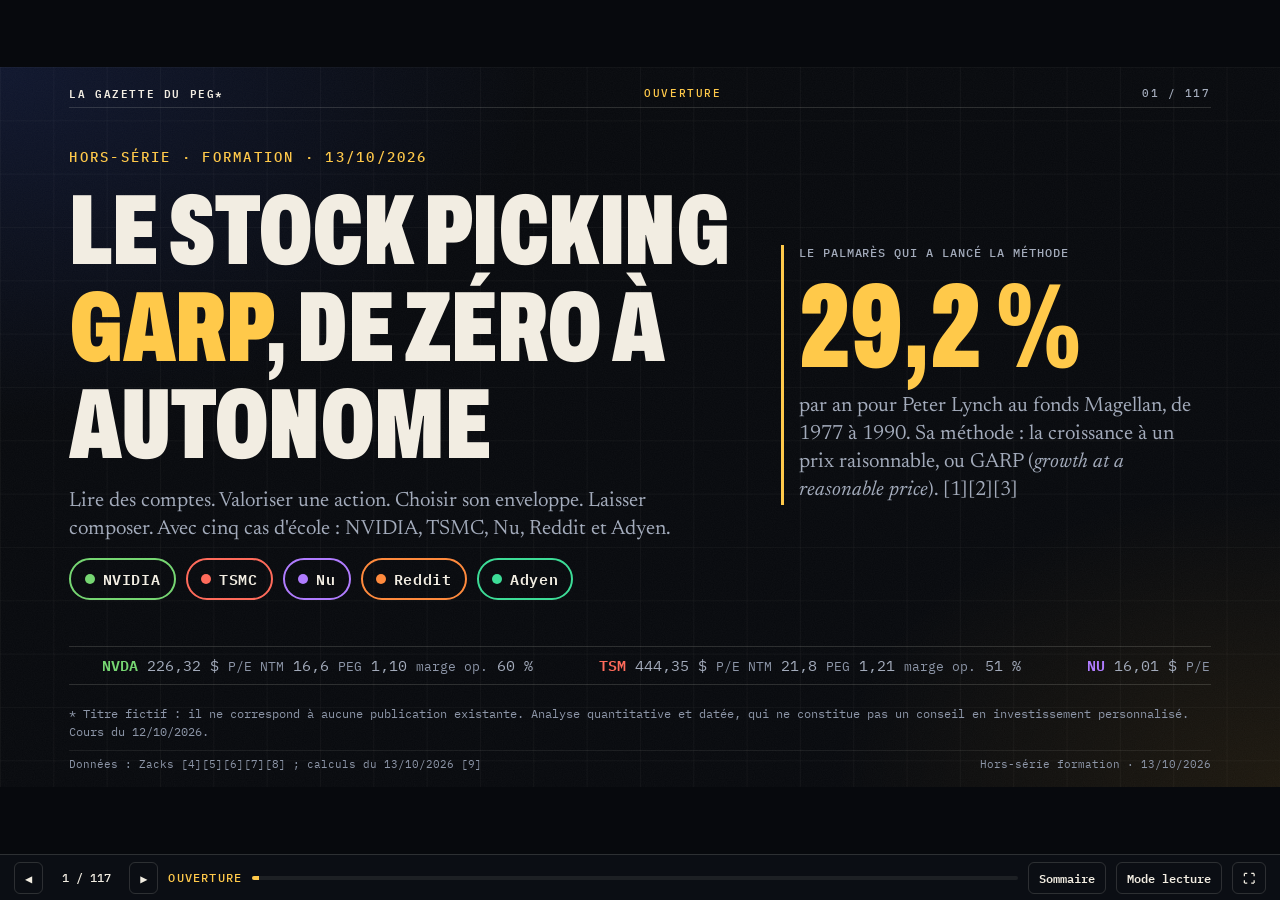
==== commit 6603ac5b: "Formation GARP : la bible (moat, DCF, taux, change, PER, immobilier, super-investisseurs) - Chapitre" ====
--- a/screens/2026-10-13_formation-stock-picking-garp/diaporama/index.html
+++ b/screens/2026-10-13_formation-stock-picking-garp/diaporama/index.html
@@ -178,6 +178,8 @@
 .tc-n { font:900 var(--fs-n3)/1 "GZ Archivo"; font-stretch:62%; color:var(--gold); }
 .tc-t { font:800 var(--fs-n4)/1.05 "GZ Archivo"; font-stretch:75%; text-transform:uppercase; }
 :is(.pres, .impression) .toc-card { gap:calc(6 * var(--u)); } :is(.pres, .impression) .toc-card .tc-t { font-size:calc(var(--fs-n4) * .85); } :is(.pres, .impression) .toc-card .tc-s { font-size:var(--fs-xs); }
+:is(.pres, .impression) .toc12 .tc-s { display:none; } :is(.pres, .impression) .toc12 .toc-card { padding:calc(14 * var(--u)) calc(22 * var(--u)); }
+.formula sub, .formula sup { font-size:max(11px, .75em); line-height:0; }
 .tc-s { font-size:var(--fs-s); color:var(--muted); line-height:1.35; }
 .tc-r { font:500 var(--fs-xs) "GZ Plex Mono"; color:var(--dim); text-transform:uppercase; letter-spacing:.06em; margin-top:auto; }
 
@@ -325,6 +327,12 @@
 .srcs li { break-inside:avoid; padding:calc(3 * var(--u)) 0 calc(5 * var(--u)); color:var(--muted); overflow-wrap:anywhere; }
 .srcs a { text-decoration:none; color:var(--paper); } .srcs a:hover { color:var(--gold); text-decoration:underline; }
 .srcs .num { color:var(--gold); }
+.nw { white-space:nowrap; } .si { gap:calc(7 * var(--u)); } .si-n { font:900 var(--fs-n4)/1 "GZ Archivo", sans-serif; font-stretch:62%; text-transform:uppercase; }
+.si-f { font:500 var(--fs-xs)/1.3 "GZ Plex Mono", monospace; color:var(--dim); }
+.si-big { font:900 var(--fs-n3)/1 "GZ Archivo", sans-serif; font-stretch:62%; font-variant-numeric:tabular-nums; }
+.si-big small { font-size:.42em; font-stretch:100%; font-weight:500; color:var(--muted); }
+.si-q { font:italic 400 var(--fs-s)/1.35 "GZ Newsreader", Georgia, serif; border-left:3px solid var(--c, var(--gold)); padding-left:12px; }
+.lines.fx .ln-r { align-items:flex-start; } .ln-r .m { color:var(--muted); text-align:right; } .ln-r .sm { font-size:var(--fs-s); line-height:1.35; }
 .chk { display:flex; flex-direction:column; gap:calc(7 * var(--u)); }
 .chk li { display:flex; gap:14px; align-items:baseline; font-size:var(--fs-b); line-height:1.35; padding-bottom:calc(7 * var(--u)); border-bottom:1px solid var(--line2); }
 .chk .num { color:var(--gold); font-size:.85em; }
@@ -446,7 +454,7 @@
 <div id="gz" lang="fr">
 <div class="lhead"><span>La Gazette du PEG* · Formation GARP</span><span class="btns"><button type="button" data-toc>Sommaire</button><button type="button" data-mode>Mode présentation</button></span></div>
 <main class="stage">
-<section class="slide cover" id="s1" data-sec="Ouverture" data-titre="Couverture" aria-label="1. Couverture"><div class="sl-in"><div class="bg" aria-hidden="true"></div><header class="hud"><span class="mast">La Gazette du PEG*</span><span class="hsec">Ouverture</span><span class="hnum">01 / 84</span></header><div class="body">
+<section class="slide cover" id="s1" data-sec="Ouverture" data-titre="Couverture" aria-label="1. Couverture"><div class="sl-in"><div class="bg" aria-hidden="true"></div><header class="hud"><span class="mast">La Gazette du PEG*</span><span class="hsec">Ouverture</span><span class="hnum">01 / 117</span></header><div class="body">
 <div class="cv">
   <div class="cv-l">
     <p class="kick a">Hors-série · formation · 13/10/2026</p>
@@ -462,21 +470,21 @@
 </div>
 <div class="tape a" aria-hidden="true"><div class="tape-in"><span class="tk" style="--c:#76d672"><b>NVDA</b> 226,32 $ <s>P/E NTM</s> 16,6 <s>PEG</s> 1,10 <s>marge op.</s> 60 %</span><span class="tk" style="--c:#ff6b5b"><b>TSM</b> 444,35 $ <s>P/E NTM</s> 21,8 <s>PEG</s> 1,21 <s>marge op.</s> 51 %</span><span class="tk" style="--c:#b07cff"><b>NU</b> 16,01 $ <s>P/E NTM</s> 14,6 <s>PEG</s> 0,66 <s>marge op.</s> 29 %</span><span class="tk" style="--c:#ff8a3d"><b>RDDT</b> 159,93 $ <s>P/E NTM</s> 24,3 <s>PEG</s> 1,11 <s>marge op.</s> 20 %</span><span class="tk" style="--c:#3ddc97"><b>ADYEY</b> 10,21 $ <s>P/E NTM</s> 19,9 <s>PEG</s> 1,05 <s>marge op.</s> 49 % (EBITDA)</span><span class="tk" style="--c:#76d672"><b>NVDA</b> 226,32 $ <s>P/E NTM</s> 16,6 <s>PEG</s> 1,10 <s>marge op.</s> 60 %</span><span class="tk" style="--c:#ff6b5b"><b>TSM</b> 444,35 $ <s>P/E NTM</s> 21,8 <s>PEG</s> 1,21 <s>marge op.</s> 51 %</span><span class="tk" style="--c:#b07cff"><b>NU</b> 16,01 $ <s>P/E NTM</s> 14,6 <s>PEG</s> 0,66 <s>marge op.</s> 29 %</span><span class="tk" style="--c:#ff8a3d"><b>RDDT</b> 159,93 $ <s>P/E NTM</s> 24,3 <s>PEG</s> 1,11 <s>marge op.</s> 20 %</span><span class="tk" style="--c:#3ddc97"><b>ADYEY</b> 10,21 $ <s>P/E NTM</s> 19,9 <s>PEG</s> 1,05 <s>marge op.</s> 49 % (EBITDA)</span></div></div>
 <p class="cv-disc a">* Titre fictif : il ne correspond à aucune publication existante. Analyse quantitative et datée, qui ne constitue pas un conseil en investissement personnalisé. Cours du 12/10/2026.</p></div><footer class="foot"><span class="src">Données : Zacks [4][5][6][7][8] ; calculs du 13/10/2026 [9]</span><span class="ed">Hors-série formation · 13/10/2026</span></footer></div></section>
-<section class="slide " id="s2" data-sec="Ouverture" data-titre="Le parcours" aria-label="2. Le parcours"><div class="sl-in"><div class="bg" aria-hidden="true"></div><header class="hud"><span class="mast">La Gazette du PEG*</span><span class="hsec">Ouverture</span><span class="hnum">02 / 84</span></header><div class="body"><div class="hd"><p class="kick a">Le parcours</p><h2 class="h1 a">Dix chapitres pour tout maîtriser</h2><p class="lede a">Chaque notion est illustrée par une société réelle et des chiffres datés. Cliquez sur un chapitre ; les flèches du clavier font avancer.</p></div><div class="g c5 lc2 main"><a class="card toc-card a" href="#s4"><span class="tc-n">01</span><span class="tc-t">Objectifs et horizon</span><span class="tc-s">Pourquoi, pour quand, combien : les questions à régler avant d&#x27;acheter une seule action.</span><span class="tc-r">diapos 4 à 10</span></a><a class="card toc-card a" href="#s11"><span class="tc-n">02</span><span class="tc-t">Les bases</span><span class="tc-s">Ce qu&#x27;on achète vraiment quand on achète une action.</span><span class="tc-r">diapos 11 à 15</span></a><a class="card toc-card a" href="#s16"><span class="tc-n">03</span><span class="tc-t">Lire les comptes</span><span class="tc-s">Compte de résultat, bilan, flux de trésorerie : où se cache la qualité.</span><span class="tc-r">diapos 16 à 28</span></a><a class="card toc-card a" href="#s29"><span class="tc-n">04</span><span class="tc-t">Valoriser</span><span class="tc-s">Capitalisation, P/E, PEG : combien payer pour la croissance.</span><span class="tc-r">diapos 29 à 36</span></a><a class="card toc-card a" href="#s37"><span class="tc-n">05</span><span class="tc-t">La méthode GARP</span><span class="tc-s">La croissance à un prix raisonnable, en règles mesurables.</span><span class="tc-r">diapos 37 à 45</span></a><a class="card toc-card a" href="#s46"><span class="tc-n">06</span><span class="tc-t">Enveloppes, frais et impôts</span><span class="tc-s">PEA, compte-titres, assurance-vie : ce que l&#x27;État et les intermédiaires prélèvent.</span><span class="tc-r">diapos 46 à 52</span></a><a class="card toc-card a" href="#s53"><span class="tc-n">07</span><span class="tc-t">Les ETF</span><span class="tc-s">Le socle d&#x27;un portefeuille : comment fonctionne un fonds indiciel coté, et lesquels choisir.</span><span class="tc-r">diapos 53 à 59</span></a><a class="card toc-card a" href="#s60"><span class="tc-n">08</span><span class="tc-t">Intérêts composés</span><span class="tc-s">Le temps, le rendement et les frais : la calculatrice.</span><span class="tc-r">diapos 60 à 65</span></a><a class="card toc-card a" href="#s66"><span class="tc-n">09</span><span class="tc-t">Grands investisseurs</span><span class="tc-s">Lynch, Buffett, Munger, Graham, Fisher, Smith, Bogle, Marks.</span><span class="tc-r">diapos 66 à 73</span></a><a class="card toc-card a" href="#s74"><span class="tc-n">10</span><span class="tc-t">Passer à l&#x27;action</span><span class="tc-s">Routine, check-list, quiz, glossaire et sources.</span><span class="tc-r">diapos 74 à 84</span></a></div></div><footer class="foot"><span class="src"></span><span class="ed">Hors-série formation · 13/10/2026</span></footer></div></section>
-<section class="slide " id="s3" data-sec="Ouverture" data-titre="À la fin, vous saurez…" aria-label="3. À la fin, vous saurez…"><div class="sl-in"><div class="bg" aria-hidden="true"></div><header class="hud"><span class="mast">La Gazette du PEG*</span><span class="hsec">Ouverture</span><span class="hnum">03 / 84</span></header><div class="body"><div class="hd"><p class="kick a">Objectifs</p><h2 class="h1 a">À la fin, vous saurez…</h2></div><div class="g c32 main"><div><ul class="ul ck"><li class="a">Fixer un objectif, un horizon, et choisir entre investir d'un coup ou progressivement.</li><li class="a">Lire un compte de résultat, un bilan et un tableau de flux de trésorerie.</li><li class="a">Calculer un BPA, une marge, un FCF, un ROE et un ROIC.</li><li class="a">Distinguer le BPA publié (GAAP) du BPA ajusté (non-GAAP).</li><li class="a">Juger un P/E et calculer un PEG, puis une zone d'achat.</li><li class="a">Classer une société dans les six catégories de Peter Lynch.</li><li class="a">Appliquer une grille GARP et fixer des règles de vente.</li><li class="a">Choisir entre PEA, compte-titres et assurance-vie, et le bon ETF.</li><li class="a">Mesurer l'effet du temps, des frais et des impôts.</li></ul></div><div class="g stats3"><div class="card stat a" style="--c:var(--neg)"><span class="v"><span class="cnt " data-v="79.0" data-d="0" data-suf=" %" data-pre="" data-s="0">79 %</span></span><span class="l">des fonds actifs de grandes valeurs américaines ont fait moins bien que le S&amp;P 500 en 2025. Battre l'indice est difficile. [10][11]</span></div><div class="card stat a" style="--c:var(--gold)"><span class="v"><span class="cnt " data-v="31.4" data-d="1" data-suf=" %" data-pre="" data-s="0">31,4 %</span></span><span class="l">de flat tax sur les gains d'un compte-titres en 2026, contre 18,6 % dans un PEA de plus de 5 ans. L'enveloppe compte. [12][13][14]</span></div><div class="card stat a" style="--c:var(--ndx)"><span class="v"><span class="cnt " data-v="35.216541838274885" data-d="1" data-suf=" %" data-pre="" data-s="0">35,2 %</span></span><span class="l">du capital final perdu en 30 ans avec 2 % de frais par an. Les frais aussi. (hypothèses [15])</span></div></div></div></div><footer class="foot"><span class="src"></span><span class="ed">Hors-série formation · 13/10/2026</span></footer></div></section>
-<section class="slide op" id="s4" data-sec="Objectifs et horizon" data-titre="Objectifs et horizon" aria-label="4. Objectifs et horizon"><div class="sl-in"><div class="bg" aria-hidden="true"></div><header class="hud"><span class="mast">La Gazette du PEG*</span><span class="hsec">Objectifs et horizon</span><span class="hnum">04 / 84</span></header><div class="wipe"></div><div class="opn" aria-hidden="true">01</div><div class="op-in"><p class="kick a">Chapitre 01</p><h2 class="xl a">Objectifs et horizon</h2><p class="lede a">Pourquoi, pour quand, combien : les questions à régler avant d&#x27;acheter une seule action.</p><ol class="op-list"><li class="a"><a href="#s5"><span class="num">05</span>L&#x27;épargne de précaution</a></li><li class="a"><a href="#s6"><span class="num">06</span>Un objectif, un horizon, un support</a></li><li class="a"><a href="#s7"><span class="num">07</span>Le temps réduit le risque</a></li><li class="a"><a href="#s8"><span class="num">08</span>Le noyau et les satellites</a></li><li class="a"><a href="#s9"><span class="num">09</span>En une fois ou progressivement ?</a></li><li class="a"><a href="#s10"><span class="num">10</span>Le DCA en pratique</a></li></ol><div class="op-tz a"><span class="op-big"><span class="cnt " data-v="68.0" data-d="0" data-suf=" %" data-pre="" data-s="0">68 %</span></span><span class="op-txt">des cas où investir en une fois a battu un DCA de trois mois (Vanguard, MSCI World, 1976-2022)</span></div></div><footer class="foot"><span class="src"></span><span class="ed">Hors-série formation · 13/10/2026</span></footer></div></section>
-<section class="slide " id="s5" data-sec="Objectifs et horizon" data-titre="L&#x27;épargne de précaution" aria-label="5. L&#x27;épargne de précaution"><div class="sl-in"><div class="bg" aria-hidden="true"></div><header class="hud"><span class="mast">La Gazette du PEG*</span><span class="hsec">Objectifs et horizon</span><span class="hnum">05 / 84</span></header><div class="body"><div class="hd"><p class="kick a">Objectifs et horizon · d'abord</p><h2 class="h1 a">Avant d'investir : l'épargne de précaution</h2><p class="lede a">L'argent placé en actions doit pouvoir rester investi plusieurs années. Avant d'acheter une seule action, on met de côté de quoi faire face aux imprévus, sans jamais devoir vendre au pire moment.</p></div><div class="g main"><div class="g c4 lc1"><div class="card st-c a"><span class="tc-n">1</span><span class="tc-t">Épargne de précaution</span><p class="p sm">Le repère le plus courant : trois à six mois de dépenses contraintes (loyer, crédits, factures), placés sur des supports sûrs et disponibles.</p><span class="tc-r">Livret A, LDDS : disponibles, garantis, sans impôt</span></div><div class="card st-c a"><span class="tc-n">2</span><span class="tc-t">Dettes chères</span><p class="p sm">Rembourser un crédit à la consommation rapporte son taux, sans risque.</p><span class="tc-r">aucun placement ne rapporte 15 % sans risque</span></div><div class="card st-c a"><span class="tc-n">3</span><span class="tc-t">Projets datés</span><p class="p sm">Voiture, apport immobilier : l'argent nécessaire avant 5 ans ne va pas en actions.</p><span class="tc-r">livrets, fonds en euros</span></div><div class="card st-c a"><span class="tc-n">4</span><span class="tc-t">Long terme</span><p class="p sm">Retraite, liberté financière, transmission : là commence l'investissement en actions.</p><span class="tc-r">PEA, assurance-vie, compte-titres</span></div></div>
+<section class="slide " id="s2" data-sec="Ouverture" data-titre="Le parcours" aria-label="2. Le parcours"><div class="sl-in"><div class="bg" aria-hidden="true"></div><header class="hud"><span class="mast">La Gazette du PEG*</span><span class="hsec">Ouverture</span><span class="hnum">02 / 117</span></header><div class="body"><div class="hd"><p class="kick a">Le parcours</p><h2 class="h1 a">Douze chapitres pour tout maîtriser</h2><p class="lede a">Chaque notion est illustrée par une société réelle et des chiffres datés. Cliquez sur un chapitre ; les flèches du clavier font avancer.</p></div><div class="g c4 lc2 main toc12"><a class="card toc-card a" href="#s4"><span class="tc-n">01</span><span class="tc-t">Objectifs et horizon</span><span class="tc-s">Pourquoi, pour quand, combien : les questions à régler avant d&#x27;acheter une seule action.</span><span class="tc-r">diapos 4 à 10</span></a><a class="card toc-card a" href="#s11"><span class="tc-n">02</span><span class="tc-t">Les bases</span><span class="tc-s">Ce qu&#x27;on achète vraiment quand on achète une action.</span><span class="tc-r">diapos 11 à 16</span></a><a class="card toc-card a" href="#s17"><span class="tc-n">03</span><span class="tc-t">Lire les comptes</span><span class="tc-s">Compte de résultat, bilan, flux de trésorerie : où se cache la qualité.</span><span class="tc-r">diapos 17 à 29</span></a><a class="card toc-card a" href="#s30"><span class="tc-n">04</span><span class="tc-t">Le moat</span><span class="tc-s">Ce qui protège les profits d&#x27;une entreprise, et comment le vérifier dans ses comptes.</span><span class="tc-r">diapos 30 à 36</span></a><a class="card toc-card a" href="#s37"><span class="tc-n">05</span><span class="tc-t">Valoriser</span><span class="tc-s">Capitalisation, P/E, PEG, DCF et taux : combien payer pour la croissance.</span><span class="tc-r">diapos 37 à 46</span></a><a class="card toc-card a" href="#s47"><span class="tc-n">06</span><span class="tc-t">La méthode GARP</span><span class="tc-s">La croissance à un prix raisonnable, en règles mesurables.</span><span class="tc-r">diapos 47 à 55</span></a><a class="card toc-card a" href="#s56"><span class="tc-n">07</span><span class="tc-t">Enveloppes, frais et impôts</span><span class="tc-s">PEA, compte-titres, assurance-vie, PER : ce que l&#x27;État et les intermédiaires prélèvent, et comment déclarer.</span><span class="tc-r">diapos 56 à 64</span></a><a class="card toc-card a" href="#s65"><span class="tc-n">08</span><span class="tc-t">Les ETF</span><span class="tc-s">Le socle d&#x27;un portefeuille : comment fonctionne un fonds indiciel coté, quels indices, quels fonds.</span><span class="tc-r">diapos 65 à 72</span></a><a class="card toc-card a" href="#s73"><span class="tc-n">09</span><span class="tc-t">Bourse ou immobilier</span><span class="tc-s">Rendement, risque, frais, crédit et fiscalité : la comparaison honnête.</span><span class="tc-r">diapos 73 à 79</span></a><a class="card toc-card a" href="#s80"><span class="tc-n">10</span><span class="tc-t">Intérêts composés</span><span class="tc-s">Le temps, le rendement et les frais : la calculatrice.</span><span class="tc-r">diapos 80 à 85</span></a><a class="card toc-card a" href="#s86"><span class="tc-n">11</span><span class="tc-t">Grands investisseurs</span><span class="tc-s">Lynch, Buffett, Munger, Graham, Fisher, Smith, Bogle et Marks, puis les stratégies de Dalio, Soros, Druckenmiller, Simons, Greenblatt, Templeton et Sleep.</span><span class="tc-r">diapos 86 à 98</span></a><a class="card toc-card a" href="#s99"><span class="tc-n">12</span><span class="tc-t">Passer à l&#x27;action</span><span class="tc-s">Check-list, ordres, arnaques, sources d&#x27;information, quiz, glossaire et sources.</span><span class="tc-r">diapos 99 à 117</span></a></div></div><footer class="foot"><span class="src"></span><span class="ed">Hors-série formation · 13/10/2026</span></footer></div></section>
+<section class="slide " id="s3" data-sec="Ouverture" data-titre="À la fin, vous saurez…" aria-label="3. À la fin, vous saurez…"><div class="sl-in"><div class="bg" aria-hidden="true"></div><header class="hud"><span class="mast">La Gazette du PEG*</span><span class="hsec">Ouverture</span><span class="hnum">03 / 117</span></header><div class="body"><div class="hd"><p class="kick a">Objectifs</p><h2 class="h1 a">À la fin, vous saurez…</h2></div><div class="g c32 main"><div><ul class="ul ck"><li class="a">Fixer un objectif, un horizon, et choisir entre investir d'un coup ou progressivement.</li><li class="a">Lire les trois documents comptables ; calculer un BPA, une marge, un FCF, un ROE et un ROIC.</li><li class="a">Reconnaître un moat, le mesurer, et le voir s'éroder.</li><li class="a">Juger un P/E, calculer un PEG et un DCF, comprendre l'effet des taux et du change.</li><li class="a">Classer une société selon Lynch, appliquer une grille GARP, fixer des règles de vente.</li><li class="a">Choisir entre PEA, compte-titres, assurance-vie et PER, et déclarer ses revenus.</li><li class="a">Choisir un ETF, et comparer honnêtement la Bourse à l'immobilier.</li><li class="a">Passer un ordre, déjouer les arnaques, apprendre des plus grands investisseurs.</li><li class="a">Mesurer l'effet du temps, des frais et des impôts.</li></ul></div><div class="g stats3"><div class="card stat a" style="--c:var(--neg)"><span class="v"><span class="cnt " data-v="79.0" data-d="0" data-suf=" %" data-pre="" data-s="0">79 %</span></span><span class="l">des fonds actifs de grandes valeurs américaines ont fait moins bien que le S&amp;P 500 en 2025. Battre l'indice est difficile. [10][11]</span></div><div class="card stat a" style="--c:var(--gold)"><span class="v"><span class="cnt " data-v="31.4" data-d="1" data-suf=" %" data-pre="" data-s="0">31,4 %</span></span><span class="l">de flat tax sur les gains d'un compte-titres en 2026, contre 18,6 % dans un PEA de plus de 5 ans. L'enveloppe compte. [12][13][14]</span></div><div class="card stat a" style="--c:var(--ndx)"><span class="v"><span class="cnt " data-v="35.216541838274885" data-d="1" data-suf=" %" data-pre="" data-s="0">35,2 %</span></span><span class="l">du capital final perdu en 30 ans avec 2 % de frais par an. Les frais aussi. (hypothèses [15])</span></div></div></div></div><footer class="foot"><span class="src"></span><span class="ed">Hors-série formation · 13/10/2026</span></footer></div></section>
+<section class="slide op" id="s4" data-sec="Objectifs et horizon" data-titre="Objectifs et horizon" aria-label="4. Objectifs et horizon"><div class="sl-in"><div class="bg" aria-hidden="true"></div><header class="hud"><span class="mast">La Gazette du PEG*</span><span class="hsec">Objectifs et horizon</span><span class="hnum">04 / 117</span></header><div class="wipe"></div><div class="opn" aria-hidden="true">01</div><div class="op-in"><p class="kick a">Chapitre 01</p><h2 class="xl a">Objectifs et horizon</h2><p class="lede a">Pourquoi, pour quand, combien : les questions à régler avant d&#x27;acheter une seule action.</p><ol class="op-list"><li class="a"><a href="#s5"><span class="num">05</span>L&#x27;épargne de précaution</a></li><li class="a"><a href="#s6"><span class="num">06</span>Un objectif, un horizon, un support</a></li><li class="a"><a href="#s7"><span class="num">07</span>Le temps réduit le risque</a></li><li class="a"><a href="#s8"><span class="num">08</span>Le noyau et les satellites</a></li><li class="a"><a href="#s9"><span class="num">09</span>En une fois ou progressivement ?</a></li><li class="a"><a href="#s10"><span class="num">10</span>Le DCA en pratique</a></li></ol><div class="op-tz a"><span class="op-big"><span class="cnt " data-v="68.0" data-d="0" data-suf=" %" data-pre="" data-s="0">68 %</span></span><span class="op-txt">des cas où investir en une fois a battu un DCA de trois mois (Vanguard, MSCI World, 1976-2022)</span></div></div><footer class="foot"><span class="src"></span><span class="ed">Hors-série formation · 13/10/2026</span></footer></div></section>
+<section class="slide " id="s5" data-sec="Objectifs et horizon" data-titre="L&#x27;épargne de précaution" aria-label="5. L&#x27;épargne de précaution"><div class="sl-in"><div class="bg" aria-hidden="true"></div><header class="hud"><span class="mast">La Gazette du PEG*</span><span class="hsec">Objectifs et horizon</span><span class="hnum">05 / 117</span></header><div class="body"><div class="hd"><p class="kick a">Objectifs et horizon · d'abord</p><h2 class="h1 a">Avant d'investir : l'épargne de précaution</h2><p class="lede a">L'argent placé en actions doit pouvoir rester investi plusieurs années. Avant d'acheter une seule action, on met de côté de quoi faire face aux imprévus, sans jamais devoir vendre au pire moment.</p></div><div class="g main"><div class="g c4 lc1"><div class="card st-c a"><span class="tc-n">1</span><span class="tc-t">Épargne de précaution</span><p class="p sm">Le repère le plus courant : trois à six mois de dépenses contraintes (loyer, crédits, factures), placés sur des supports sûrs et disponibles.</p><span class="tc-r">Livret A, LDDS : disponibles, garantis, sans impôt</span></div><div class="card st-c a"><span class="tc-n">2</span><span class="tc-t">Dettes chères</span><p class="p sm">Rembourser un crédit à la consommation rapporte son taux, sans risque.</p><span class="tc-r">aucun placement ne rapporte 15 % sans risque</span></div><div class="card st-c a"><span class="tc-n">3</span><span class="tc-t">Projets datés</span><p class="p sm">Voiture, apport immobilier : l'argent nécessaire avant 5 ans ne va pas en actions.</p><span class="tc-r">livrets, fonds en euros</span></div><div class="card st-c a"><span class="tc-n">4</span><span class="tc-t">Long terme</span><p class="p sm">Retraite, liberté financière, transmission : là commence l'investissement en actions.</p><span class="tc-r">PEA, assurance-vie, compte-titres</span></div></div>
   <div class="g c3 lc1">
     <div class="kv a " style="--c:var(--gold)"><span class="lab">Livret A, depuis le 1er août 2026</span><span class="v"><span class="cnt " data-v="1.7" data-d="1" data-suf=" %" data-pre="" data-s="0">1,7 %</span></span><span class="sub">net d'impôt ; 1,5 % auparavant ; taux révisé tous les six mois</span></div>
     <div class="kv a " style="--c:var(--gold)"><span class="lab">Plafonds</span><span class="v">22 950 € <small>+ 12 000 € (LDDS)</small></span><span class="sub">par personne</span></div>
     <div class="kv a " style="--c:var(--ndx)"><span class="lab">Inflation en France</span><span class="v"><span class="cnt " data-v="3.0" data-d="1" data-suf=" %" data-pre="" data-s="0">3,0 %</span></span><span class="sub">septembre 2026 ; estimation du 30/09/2026 ; 2,4 % en août ; chiffre définitif le 15/10/2026</span></div>
   </div></div></div><footer class="foot"><span class="src">Sources : [16][17][18][19][20][21][22][23]</span><span class="ed">Hors-série formation · 13/10/2026</span></footer></div></section>
-<section class="slide " id="s6" data-sec="Objectifs et horizon" data-titre="Un objectif, un horizon, un support" aria-label="6. Un objectif, un horizon, un support"><div class="sl-in"><div class="bg" aria-hidden="true"></div><header class="hud"><span class="mast">La Gazette du PEG*</span><span class="hsec">Objectifs et horizon</span><span class="hnum">06 / 84</span></header><div class="body"><div class="hd"><p class="kick a">Objectifs et horizon · planifier</p><h2 class="h1 a">Un objectif, un horizon, un support</h2><p class="lede a">Chaque euro a une mission et une date. C'est la date qui décide du support : plus elle est lointaine, plus on peut accepter les variations des actions.</p></div><div class="g c32 main"><div class="tw"><table class="t "><thead><tr><th class="">Objectif</th><th class="">Horizon</th><th class="">Supports adaptés (hyp.)</th><th class="">Part d'actions</th></tr></thead><tbody><tr class="a"><td class="">Imprévus</td><td class="">immédiat</td><td class="">Livret A, LDDS</td><td class="">aucune</td></tr><tr class="a"><td class="">Projet à moins de 2 ans</td><td class="">0 à 2 ans</td><td class="">livrets, compte à terme</td><td class="">aucune</td></tr><tr class="a"><td class="">Projet à 2 à 5 ans</td><td class="">2 à 5 ans</td><td class="">fonds en euros d'assurance-vie, livrets</td><td class="">faible</td></tr><tr class="a"><td class="">Projet à 5 à 8 ans</td><td class="">5 à 8 ans</td><td class="">PEA, assurance-vie : ETF et actions en partie</td><td class="">moyenne</td></tr><tr class="a"><td class="">Retraite, liberté financière</td><td class="">8 ans et plus</td><td class="">PEA, assurance-vie, compte-titres : ETF et actions</td><td class="">élevée</td></tr><tr class="a"><td class="">Transmission</td><td class="">long</td><td class="">assurance-vie</td><td class="">selon l'horizon des bénéficiaires</td></tr></tbody></table></div>
+<section class="slide " id="s6" data-sec="Objectifs et horizon" data-titre="Un objectif, un horizon, un support" aria-label="6. Un objectif, un horizon, un support"><div class="sl-in"><div class="bg" aria-hidden="true"></div><header class="hud"><span class="mast">La Gazette du PEG*</span><span class="hsec">Objectifs et horizon</span><span class="hnum">06 / 117</span></header><div class="body"><div class="hd"><p class="kick a">Objectifs et horizon · planifier</p><h2 class="h1 a">Un objectif, un horizon, un support</h2><p class="lede a">Chaque euro a une mission et une date. C'est la date qui décide du support : plus elle est lointaine, plus on peut accepter les variations des actions.</p></div><div class="g c32 main"><div class="tw"><table class="t "><thead><tr><th class="">Objectif</th><th class="">Horizon</th><th class="">Supports adaptés (hyp.)</th><th class="">Part d'actions</th></tr></thead><tbody><tr class="a"><td class="">Imprévus</td><td class="">immédiat</td><td class="">Livret A, LDDS</td><td class="">aucune</td></tr><tr class="a"><td class="">Projet à moins de 2 ans</td><td class="">0 à 2 ans</td><td class="">livrets, compte à terme</td><td class="">aucune</td></tr><tr class="a"><td class="">Projet à 2 à 5 ans</td><td class="">2 à 5 ans</td><td class="">fonds en euros d'assurance-vie, livrets</td><td class="">faible</td></tr><tr class="a"><td class="">Projet à 5 à 8 ans</td><td class="">5 à 8 ans</td><td class="">PEA, assurance-vie : ETF et actions en partie</td><td class="">moyenne</td></tr><tr class="a"><td class="">Retraite, liberté financière</td><td class="">8 ans et plus</td><td class="">PEA, assurance-vie, compte-titres : ETF et actions</td><td class="">élevée</td></tr><tr class="a"><td class="">Transmission</td><td class="">long</td><td class="">assurance-vie</td><td class="">selon l'horizon des bénéficiaires</td></tr></tbody></table></div>
   <div class="g"><ul class="ul "><li class="a"><b>Les horizons de l'AMF</b> : l&#x27;AMF appelle court terme moins de 3 ans, moyen terme 3 à 10 ans et long terme plus de 10 ans : plus l&#x27;argent peut rester bloqué, plus on peut viser un rendement élevé, donc risqué.</li><li class="a"><b>Un objectif chiffré</b> : « 300 € par mois pendant 20 ans pour compléter ma retraite » vaut mieux que « gagner de l'argent ».</li><li class="a"><b>La tolérance au risque</b> : pourrez-vous voir votre portefeuille perdre 40 % sans vendre ? Si la réponse est non, réduisez la part d'actions.</li></ul></div></div></div><footer class="foot"><span class="src">Tableau : proposition pédagogique (hyp.) ; horizon [24][25]</span><span class="ed">Hors-série formation · 13/10/2026</span></footer></div></section>
-<section class="slide " id="s7" data-sec="Objectifs et horizon" data-titre="Le temps réduit le risque" aria-label="7. Le temps réduit le risque"><div class="sl-in"><div class="bg" aria-hidden="true"></div><header class="hud"><span class="mast">La Gazette du PEG*</span><span class="hsec">Objectifs et horizon</span><span class="hnum">07 / 84</span></header><div class="body"><div class="hd"><p class="kick a">Objectifs et horizon · le temps</p><h2 class="h1 a">Le temps réduit le risque de perte</h2><p class="lede a">Sur un an, les actions perdent souvent. Sur vingt ans, l'histoire américaine n'a jamais montré de perte. Le risque ne disparaît pas : il change de nature.</p></div><div class="g c32 main"><div class="card a"><span class="lab">Part des périodes de détention en perte, S&amp;P 500, rendements totaux glissants ; les chiffres exacts dépendent de la base de données</span><div class="hb a" style="--c:var(--neg)"><span class="hb-l">Détention de 1 an<small>1926-2017</small></span><span class="hb-t"><i style="width:100.00%"></i></span><span class="hb-v">25,0 %</span></div><div class="hb a" style="--c:var(--neg)"><span class="hb-l">Détention de 5 ans<small>1926-2017</small></span><span class="hb-t"><i style="width:49.60%"></i></span><span class="hb-v">12,4 %</span></div><div class="hb a" style="--c:var(--neg)"><span class="hb-l">Détention de 10 ans<small>1926-2017</small></span><span class="hb-t"><i style="width:21.60%"></i></span><span class="hb-v">5,4 %</span></div><div class="hb a" style="--c:var(--pos)"><span class="hb-l">Détention de 20 ans<small>depuis 1926</small></span><span class="hb-t"><i style="width:0.00%"></i></span><span class="hb-v">0,0 %</span></div></div>
+<section class="slide " id="s7" data-sec="Objectifs et horizon" data-titre="Le temps réduit le risque" aria-label="7. Le temps réduit le risque"><div class="sl-in"><div class="bg" aria-hidden="true"></div><header class="hud"><span class="mast">La Gazette du PEG*</span><span class="hsec">Objectifs et horizon</span><span class="hnum">07 / 117</span></header><div class="body"><div class="hd"><p class="kick a">Objectifs et horizon · le temps</p><h2 class="h1 a">Le temps réduit le risque de perte</h2><p class="lede a">Sur un an, les actions perdent souvent. Sur vingt ans, l'histoire américaine n'a jamais montré de perte. Le risque ne disparaît pas : il change de nature.</p></div><div class="g c32 main"><div class="card a"><span class="lab">Part des périodes de détention en perte, S&amp;P 500, rendements totaux glissants ; les chiffres exacts dépendent de la base de données</span><div class="hb a" style="--c:var(--neg)"><span class="hb-l">Détention de 1 an<small>1926-2017</small></span><span class="hb-t"><i style="width:100.00%"></i></span><span class="hb-v">25,0 %</span></div><div class="hb a" style="--c:var(--neg)"><span class="hb-l">Détention de 5 ans<small>1926-2017</small></span><span class="hb-t"><i style="width:49.60%"></i></span><span class="hb-v">12,4 %</span></div><div class="hb a" style="--c:var(--neg)"><span class="hb-l">Détention de 10 ans<small>1926-2017</small></span><span class="hb-t"><i style="width:21.60%"></i></span><span class="hb-v">5,4 %</span></div><div class="hb a" style="--c:var(--pos)"><span class="hb-l">Détention de 20 ans<small>depuis 1926</small></span><span class="hb-t"><i style="width:0.00%"></i></span><span class="hb-v">0,0 %</span></div></div>
   <div class="g"><div class="card a"><span class="lab">Les grandes chutes du S&amp;P 500</span><div class="ln-r a"><span>Bulle internet <small>2000-2002</small></span><b class="neg">−49,1 %</b></div><div class="ln-r a"><span>Crise financière <small>2007-2009</small></span><b class="neg">−56,8 %</b></div><div class="ln-r a"><span>Covid <small>2020</small></span><b class="neg">−33,9 %</b></div><div class="ln-r a"><span>Hausse des taux <small>2022</small></span><b class="neg">−25,4 %</b></div><div class="ln-r a"><span>2008 <small>2008</small></span><b class="neg">−37,0 %</b></div></div>
     <p class="p m a">Le passé ne garantit rien : ces chiffres décrivent un marché, les États-Unis, sur une période favorable. Un indice mondial ou européen a connu des décennies plus longues sans gain.</p></div></div></div><footer class="foot"><span class="src">Sources : [26][27][28][29][30][31][32][33]</span><span class="ed">Hors-série formation · 13/10/2026</span></footer></div></section>
-<section class="slide " id="s8" data-sec="Objectifs et horizon" data-titre="Le noyau et les satellites" aria-label="8. Le noyau et les satellites"><div class="sl-in"><div class="bg" aria-hidden="true"></div><header class="hud"><span class="mast">La Gazette du PEG*</span><span class="hsec">Objectifs et horizon</span><span class="hnum">08 / 84</span></header><div class="body"><div class="hd"><p class="kick a">Objectifs et horizon · l'allocation</p><h2 class="h1 a">Le noyau et les satellites</h2><p class="lede a">Un débutant n'a pas d'historique qui prouve qu'il bat l'indice. Le noyau du portefeuille suit donc l'indice ; le stock picking occupe les satellites, une part qu'on accepte de voir sous-performer.</p></div><div class="g c2 main">
+<section class="slide " id="s8" data-sec="Objectifs et horizon" data-titre="Le noyau et les satellites" aria-label="8. Le noyau et les satellites"><div class="sl-in"><div class="bg" aria-hidden="true"></div><header class="hud"><span class="mast">La Gazette du PEG*</span><span class="hsec">Objectifs et horizon</span><span class="hnum">08 / 117</span></header><div class="body"><div class="hd"><p class="kick a">Objectifs et horizon · l'allocation</p><h2 class="h1 a">Le noyau et les satellites</h2><p class="lede a">Un débutant n'a pas d'historique qui prouve qu'il bat l'indice. Le noyau du portefeuille suit donc l'indice ; le stock picking occupe les satellites, une part qu'on accepte de voir sous-performer.</p></div><div class="g c2 main">
   <div class="card a"><span class="lab">Exemple pour 10 000 € (hyp.)</span>
     <div class="ns"><div class="ns-n" style="flex:70"><b>7 000 €</b><span>noyau : un ou deux ETF larges (monde, Nasdaq 100)</span></div>
     <div class="ns-s" style="flex:30"><b>3 000 €</b><span>satellites : 5 actions GARP de 600 €</span></div></div>
@@ -486,7 +494,7 @@
     <ul class="ul "><li class="a"><b>Le noyau</b> se gère presque seul : un ou deux ETF larges, un versement programmé, très peu de décisions.</li><li class="a"><b>Les satellites</b> sont le terrain de la méthode GARP, détaillée dans la suite de cette formation.</li></ul>
   </div>
 </div></div><footer class="foot"><span class="src">hypothèses [15] ; SPIVA [10][11]</span><span class="ed">Hors-série formation · 13/10/2026</span></footer></div></section>
-<section class="slide " id="s9" data-sec="Objectifs et horizon" data-titre="En une fois ou progressivement ?" aria-label="9. En une fois ou progressivement ?"><div class="sl-in"><div class="bg" aria-hidden="true"></div><header class="hud"><span class="mast">La Gazette du PEG*</span><span class="hsec">Objectifs et horizon</span><span class="hnum">09 / 84</span></header><div class="body"><div class="hd"><p class="kick a">Objectifs et horizon · entrer sur le marché</p><h2 class="h1 a">En une fois ou progressivement ?</h2><p class="lede a">Le DCA (dollar-cost averaging) investit la même somme à intervalles réguliers. L'investissement en une fois (lump sum) place tout tout de suite. Les études tranchent sur le rendement ; la psychologie, parfois, autrement.</p></div><div class="g c23 main">
+<section class="slide " id="s9" data-sec="Objectifs et horizon" data-titre="En une fois ou progressivement ?" aria-label="9. En une fois ou progressivement ?"><div class="sl-in"><div class="bg" aria-hidden="true"></div><header class="hud"><span class="mast">La Gazette du PEG*</span><span class="hsec">Objectifs et horizon</span><span class="hnum">09 / 117</span></header><div class="body"><div class="hd"><p class="kick a">Objectifs et horizon · entrer sur le marché</p><h2 class="h1 a">En une fois ou progressivement ?</h2><p class="lede a">Le DCA (dollar-cost averaging) investit la même somme à intervalles réguliers. L'investissement en une fois (lump sum) place tout tout de suite. Les études tranchent sur le rendement ; la psychologie, parfois, autrement.</p></div><div class="g c23 main">
   <div class="g">
     <div class="card stat a" style="--c:var(--gold)"><span class="v"><span class="cnt " data-v="68.0" data-d="0" data-suf=" %" data-pre="" data-s="0">68 %</span></span><span class="l">Vanguard (2023, MSCI World, 1976-2022) : investir en une fois a battu un DCA étalé sur trois mois dans 68 % des cas.</span></div>
     <p class="p m a">Vanguard (2012) : aux États-Unis, au Royaume-Uni et en Australie, investir en une fois a battu un DCA étalé sur 12 mois environ deux fois sur trois.</p>
@@ -494,7 +502,7 @@
   </div>
   <div class="tw"><table class="t "><thead><tr><th class=""></th><th class="">En une fois</th><th class="">Progressivement (DCA)</th></tr></thead><tbody><tr class="a"><td class="">Rendement moyen</td><td class="">plus élevé, car le marché monte plus souvent qu'il ne baisse</td><td class="">plus faible : l'argent attend</td></tr><tr class="a"><td class="">Pire scénario</td><td class="">tout investir juste avant un krach</td><td class="">le krach n'atteint qu'une partie de la somme</td></tr><tr class="a"><td class="">Regret</td><td class="">fort si le marché chute juste après</td><td class="">réduit</td></tr><tr class="a"><td class="">Discipline</td><td class="">une décision unique</td><td class="">une routine, automatisable</td></tr><tr class="a"><td class="">Pour qui</td><td class="">une somme disponible et des nerfs solides</td><td class="">un salaire épargné chaque mois, ou un héritage qu'on n'ose pas placer</td></tr></tbody></table></div>
 </div></div><footer class="foot"><span class="src">Sources : [34][35][36][37][38][39]</span><span class="ed">Hors-série formation · 13/10/2026</span></footer></div></section>
-<section class="slide " id="s10" data-sec="Objectifs et horizon" data-titre="Le DCA en pratique" aria-label="10. Le DCA en pratique"><div class="sl-in"><div class="bg" aria-hidden="true"></div><header class="hud"><span class="mast">La Gazette du PEG*</span><span class="hsec">Objectifs et horizon</span><span class="hnum">10 / 84</span></header><div class="body"><div class="hd"><p class="kick a">Objectifs et horizon · le DCA en pratique</p><h2 class="h1 a">Le DCA en pratique : deux scénarios</h2><p class="lede a">6 000 € à investir : tout au premier mois, ou 1 000 € par mois pendant 6 mois. Le DCA achète plus de parts quand le prix baisse : son coût moyen est toujours inférieur ou égal au prix moyen.</p></div><div class="g c2 main"><div class="card a"><span class="lab">Le marché baisse, puis rebondit</span><div class="px"><div class="px-b"><i style="height:90.9%"></i><span>100</span><small>m1</small></div><div class="px-b"><i style="height:72.7%"></i><span>80</span><small>m2</small></div><div class="px-b"><i style="height:54.5%"></i><span>60</span><small>m3</small></div><div class="px-b"><i style="height:63.6%"></i><span>70</span><small>m4</small></div><div class="px-b"><i style="height:81.8%"></i><span>90</span><small>m5</small></div><div class="px-b"><i style="height:100.0%"></i><span>110</span><small>m6</small></div></div>
+<section class="slide " id="s10" data-sec="Objectifs et horizon" data-titre="Le DCA en pratique" aria-label="10. Le DCA en pratique"><div class="sl-in"><div class="bg" aria-hidden="true"></div><header class="hud"><span class="mast">La Gazette du PEG*</span><span class="hsec">Objectifs et horizon</span><span class="hnum">10 / 117</span></header><div class="body"><div class="hd"><p class="kick a">Objectifs et horizon · le DCA en pratique</p><h2 class="h1 a">Le DCA en pratique : deux scénarios</h2><p class="lede a">6 000 € à investir : tout au premier mois, ou 1 000 € par mois pendant 6 mois. Le DCA achète plus de parts quand le prix baisse : son coût moyen est toujours inférieur ou égal au prix moyen.</p></div><div class="g c2 main"><div class="card a"><span class="lab">Le marché baisse, puis rebondit</span><div class="px"><div class="px-b"><i style="height:90.9%"></i><span>100</span><small>m1</small></div><div class="px-b"><i style="height:72.7%"></i><span>80</span><small>m2</small></div><div class="px-b"><i style="height:54.5%"></i><span>60</span><small>m3</small></div><div class="px-b"><i style="height:63.6%"></i><span>70</span><small>m4</small></div><div class="px-b"><i style="height:81.8%"></i><span>90</span><small>m5</small></div><div class="px-b"><i style="height:100.0%"></i><span>110</span><small>m6</small></div></div>
       <div class="ln-r"><span>Parts achetées en une fois (mois 1)</span><b>60,0</b></div>
       <div class="ln-r"><span>Parts achetées en DCA (1 000 € par mois)</span><b>73,7</b></div>
       <div class="ln-r"><span>Coût moyen DCA · prix moyen</span><b>81,46 · 85,00</b></div>
@@ -505,8 +513,8 @@
       <div class="ln-r"><span>Coût moyen DCA · prix moyen</span><b>111,85 · 112,50</b></div>
       <div class="ln-r"><span>Valeur finale : en une fois · DCA</span><b>7 500 € · 6 705 €</b></div>
       <p class="p"><b class="gold">En une fois gagne</b> : 795 € d'écart.</p></div></div><p class="p m a">Conclusion : le DCA protège du mauvais moment, au prix d'un rendement moyen plus faible quand le marché monte. Pour une épargne prélevée chaque mois sur le salaire, la question ne se pose pas : le versement programmé est du DCA naturel.</p></div><footer class="foot"><span class="src">Exemple pédagogique (data/dca_exemple.csv) ; hypothèses [15]</span><span class="ed">Hors-série formation · 13/10/2026</span></footer></div></section>
-<section class="slide op" id="s11" data-sec="Les bases" data-titre="Les bases" aria-label="11. Les bases"><div class="sl-in"><div class="bg" aria-hidden="true"></div><header class="hud"><span class="mast">La Gazette du PEG*</span><span class="hsec">Les bases</span><span class="hnum">11 / 84</span></header><div class="wipe"></div><div class="opn" aria-hidden="true">02</div><div class="op-in"><p class="kick a">Chapitre 02</p><h2 class="xl a">Les bases</h2><p class="lede a">Ce qu&#x27;on achète vraiment quand on achète une action.</p><ol class="op-list"><li class="a"><a href="#s12"><span class="num">12</span>Une action, c&#x27;est une part d&#x27;entreprise</a></li><li class="a"><a href="#s13"><span class="num">13</span>Cours = BPA × P/E</a></li><li class="a"><a href="#s14"><span class="num">14</span>ETF ou stock picking</a></li><li class="a"><a href="#s15"><span class="num">15</span>Le risque</a></li></ol><div class="op-tz a"><span class="op-big"><span class="cnt " data-v="4.9" data-d="2" data-suf=" $" data-pre="" data-s="0">4,90 $</span></span><span class="op-txt">de bénéfice par action pour NVIDIA sur l'exercice 2026</span></div></div><footer class="foot"><span class="src"></span><span class="ed">Hors-série formation · 13/10/2026</span></footer></div></section>
-<section class="slide " id="s12" data-sec="Les bases" data-titre="Une action, c&#x27;est une part d&#x27;entreprise" aria-label="12. Une action, c&#x27;est une part d&#x27;entreprise"><div class="sl-in"><div class="bg" aria-hidden="true"></div><header class="hud"><span class="mast">La Gazette du PEG*</span><span class="hsec">Les bases</span><span class="hnum">12 / 84</span></header><div class="body"><div class="hd"><p class="kick a">Les bases · une action</p><h2 class="h1 a">Une action, c'est une part d'entreprise</h2><p class="lede a">NVIDIA compte 24,5 milliards d'actions en moyenne sur son exercice 2026. En achetant une action à 226,32 $, vous possédez une fraction de ses ventes, de ses bénéfices et de sa trésorerie.</p></div><div class="g c2 main">
+<section class="slide op" id="s11" data-sec="Les bases" data-titre="Les bases" aria-label="11. Les bases"><div class="sl-in"><div class="bg" aria-hidden="true"></div><header class="hud"><span class="mast">La Gazette du PEG*</span><span class="hsec">Les bases</span><span class="hnum">11 / 117</span></header><div class="wipe"></div><div class="opn" aria-hidden="true">02</div><div class="op-in"><p class="kick a">Chapitre 02</p><h2 class="xl a">Les bases</h2><p class="lede a">Ce qu&#x27;on achète vraiment quand on achète une action.</p><ol class="op-list"><li class="a"><a href="#s12"><span class="num">12</span>Une action, c&#x27;est une part d&#x27;entreprise</a></li><li class="a"><a href="#s13"><span class="num">13</span>Cours = BPA × P/E</a></li><li class="a"><a href="#s14"><span class="num">14</span>ETF ou stock picking</a></li><li class="a"><a href="#s15"><span class="num">15</span>Le risque</a></li><li class="a"><a href="#s16"><span class="num">16</span>Le risque de change</a></li></ol><div class="op-tz a"><span class="op-big"><span class="cnt " data-v="4.9" data-d="2" data-suf=" $" data-pre="" data-s="0">4,90 $</span></span><span class="op-txt">de bénéfice par action pour NVIDIA sur l'exercice 2026</span></div></div><footer class="foot"><span class="src"></span><span class="ed">Hors-série formation · 13/10/2026</span></footer></div></section>
+<section class="slide " id="s12" data-sec="Les bases" data-titre="Une action, c&#x27;est une part d&#x27;entreprise" aria-label="12. Une action, c&#x27;est une part d&#x27;entreprise"><div class="sl-in"><div class="bg" aria-hidden="true"></div><header class="hud"><span class="mast">La Gazette du PEG*</span><span class="hsec">Les bases</span><span class="hnum">12 / 117</span></header><div class="body"><div class="hd"><p class="kick a">Les bases · une action</p><h2 class="h1 a">Une action, c'est une part d'entreprise</h2><p class="lede a">NVIDIA compte 24,5 milliards d'actions en moyenne sur son exercice 2026. En achetant une action à 226,32 $, vous possédez une fraction de ses ventes, de ses bénéfices et de sa trésorerie.</p></div><div class="g c2 main">
   <div class="card a">
     <span class="lab">L'entreprise entière (exercice clos fin janvier 2026)</span>
     <div class="g c2 lc2">
@@ -528,7 +536,7 @@
     <p class="p m a">Rapporté au prix payé, le bénéfice donne un <b>rendement bénéficiaire</b> de <b class="gold">2,2 %</b>. C'est l'inverse du P/E. Vous payez donc surtout la croissance future de ce bénéfice.</p>
   </div>
 </div></div><footer class="foot"><span class="src">Comptes annuels FY2026 et cours du 12/10/2026 : Zacks [4]</span><span class="ed">Hors-série formation · 13/10/2026</span></footer></div></section>
-<section class="slide " id="s13" data-sec="Les bases" data-titre="Cours = BPA × P/E" aria-label="13. Cours = BPA × P/E"><div class="sl-in"><div class="bg" aria-hidden="true"></div><header class="hud"><span class="mast">La Gazette du PEG*</span><span class="hsec">Les bases</span><span class="hnum">13 / 84</span></header><div class="body"><div class="hd"><p class="kick a">Les bases · la formule</p><h2 class="h1 a">Cours = BPA × P/E</h2><p class="lede a">Toute la Bourse tient dans cette formule. Le BPA mesure ce que l'entreprise gagne par action. Le P/E (price-to-earnings, ou PER) mesure combien le marché paie chaque dollar de ce bénéfice.</p></div><div class="g c2 main">
+<section class="slide " id="s13" data-sec="Les bases" data-titre="Cours = BPA × P/E" aria-label="13. Cours = BPA × P/E"><div class="sl-in"><div class="bg" aria-hidden="true"></div><header class="hud"><span class="mast">La Gazette du PEG*</span><span class="hsec">Les bases</span><span class="hnum">13 / 117</span></header><div class="body"><div class="hd"><p class="kick a">Les bases · la formule</p><h2 class="h1 a">Cours = BPA × P/E</h2><p class="lede a">Toute la Bourse tient dans cette formule. Le BPA mesure ce que l'entreprise gagne par action. Le P/E (price-to-earnings, ou PER) mesure combien le marché paie chaque dollar de ce bénéfice.</p></div><div class="g c2 main">
   <div class="g">
     <div class="eq a"><span class="lab">Aujourd'hui</span><span class="eqv">10 $ <i>×</i> 20 <i>=</i> <b>200 $</b></span></div>
     <div class="eq a"><span class="lab">Dans 5 ans</span><span class="eqv">20 $ <i>×</i> 15 <i>=</i> <b>300 $</b></span></div>
@@ -544,7 +552,7 @@
     <p class="p a"><b class="gold">Le GARP</b> consiste à acheter un BPA qui croît vite, sans payer un P/E qui risque de se dégonfler.</p>
   </div>
 </div></div><footer class="foot"><span class="src">Exemple pédagogique (hypothèses [15])</span><span class="ed">Hors-série formation · 13/10/2026</span></footer></div></section>
-<section class="slide " id="s14" data-sec="Les bases" data-titre="ETF ou stock picking" aria-label="14. ETF ou stock picking"><div class="sl-in"><div class="bg" aria-hidden="true"></div><header class="hud"><span class="mast">La Gazette du PEG*</span><span class="hsec">Les bases</span><span class="hnum">14 / 84</span></header><div class="body"><div class="hd"><p class="kick a">Les bases · le choix</p><h2 class="h1 a">ETF ou stock picking : la question honnête</h2><p class="lede a">Un ETF (fonds indiciel coté) achète tout l'indice pour quelques frais. Le stock picking choisit quelques actions pour faire mieux. La plupart des professionnels n'y arrivent pas.</p></div><div class="g c23 main">
+<section class="slide " id="s14" data-sec="Les bases" data-titre="ETF ou stock picking" aria-label="14. ETF ou stock picking"><div class="sl-in"><div class="bg" aria-hidden="true"></div><header class="hud"><span class="mast">La Gazette du PEG*</span><span class="hsec">Les bases</span><span class="hnum">14 / 117</span></header><div class="body"><div class="hd"><p class="kick a">Les bases · le choix</p><h2 class="h1 a">ETF ou stock picking : la question honnête</h2><p class="lede a">Un ETF (fonds indiciel coté) achète tout l'indice pour quelques frais. Le stock picking choisit quelques actions pour faire mieux. La plupart des professionnels n'y arrivent pas.</p></div><div class="g c23 main">
   <div class="g">
     <div class="g c2 lc2"><div class="card stat a" style="--c:var(--neg)"><span class="v"><span class="cnt " data-v="79.0" data-d="0" data-suf=" %" data-pre="" data-s="0">79 %</span></span><span class="l">des fonds actifs de grandes valeurs américaines battus par le S&amp;P 500 en 2025 [10][11]</span></div>
     <div class="card stat a" style="--c:var(--neg)"><span class="v"><span class="cnt " data-v="89.5" data-d="1" data-suf=" %" data-pre="" data-s="0">89,5 %</span></span><span class="l">sur 15 ans, au 31/12/2024 [40][41]</span></div></div>
@@ -555,7 +563,7 @@
     <div class="card hl a"><p class="p"><b>Quand le stock picking a du sens.</b> Avec une méthode écrite, un horizon de trois à cinq ans, du temps pour suivre chaque société, et l'acceptation de faire moins bien que l'indice pendant des années. Sinon, l'ETF suffit.</p></div>
   </div>
 </div></div><footer class="foot"><span class="src">SPIVA [10][11][40][41] ; citation [42][43]</span><span class="ed">Hors-série formation · 13/10/2026</span></footer></div></section>
-<section class="slide " id="s15" data-sec="Les bases" data-titre="Le risque" aria-label="15. Le risque"><div class="sl-in"><div class="bg" aria-hidden="true"></div><header class="hud"><span class="mast">La Gazette du PEG*</span><span class="hsec">Les bases</span><span class="hnum">15 / 84</span></header><div class="body"><div class="hd"><p class="kick a">Les bases · le risque</p><h2 class="h1 a">Une action peut perdre 42 % sans que l'entreprise aille mal</h2><p class="lede a">Adyen a vu son chiffre d'affaires net croître de 19 % au premier semestre 2026. Son cours (ADR) est pourtant 42 % sous son plus haut de 52 semaines.</p></div><div class="g c2 main">
+<section class="slide " id="s15" data-sec="Les bases" data-titre="Le risque" aria-label="15. Le risque"><div class="sl-in"><div class="bg" aria-hidden="true"></div><header class="hud"><span class="mast">La Gazette du PEG*</span><span class="hsec">Les bases</span><span class="hnum">15 / 117</span></header><div class="body"><div class="hd"><p class="kick a">Les bases · le risque</p><h2 class="h1 a">Une action peut perdre 42 % sans que l'entreprise aille mal</h2><p class="lede a">Adyen a vu son chiffre d'affaires net croître de 19 % au premier semestre 2026. Son cours (ADR) est pourtant 42 % sous son plus haut de 52 semaines.</p></div><div class="g c2 main">
   <div class="card a"><span class="lab">Écart entre le cours du 12/10/2026 et le plus haut de 52 semaines</span><div class="hb a" style="--c:#3ddc97"><span class="hb-l">Adyen<small>bêta 2,36</small></span><span class="hb-t"><i style="width:83.78%"></i></span><span class="hb-v">−41,9 %</span></div><div class="hb a" style="--c:#ff8a3d"><span class="hb-l">Reddit<small>bêta 2,05</small></span><span class="hb-t"><i style="width:76.47%"></i></span><span class="hb-v">−38,2 %</span></div><div class="hb a" style="--c:#b07cff"><span class="hb-l">Nu<small>bêta 0,95</small></span><span class="hb-t"><i style="width:29.32%"></i></span><span class="hb-v">−14,7 %</span></div><div class="hb a" style="--c:#ff6b5b"><span class="hb-l">TSMC<small>bêta 1,37</small></span><span class="hb-t"><i style="width:17.06%"></i></span><span class="hb-v">−8,5 %</span></div><div class="hb a" style="--c:#76d672"><span class="hb-l">NVIDIA<small>bêta 2,22</small></span><span class="hb-t"><i style="width:10.80%"></i></span><span class="hb-v">−5,4 %</span></div>
   <p class="p m a">Le <b>bêta</b> mesure la sensibilité au marché : un bêta de 2 signifie que l'action bouge en moyenne deux fois plus que l'indice.</p></div>
   <div class="g">
@@ -563,19 +571,28 @@
     <blockquote class="q a sm"><p class="en">« Far more money has been lost by investors preparing for corrections than has been lost in corrections themselves. »</p><p class="fr">Les investisseurs ont perdu bien plus d&#x27;argent à se préparer aux corrections que dans les corrections elles-mêmes.</p><p class="by">Peter Lynch · citée par le Wall Street Journal (selon Validea) · non datée [44][45]</p></blockquote>
   </div>
 </div></div><footer class="foot"><span class="src">Cours, plus hauts de 52 semaines et bêtas : Zacks [4][5][6][7][8] ; Adyen S1 2026 [46][47]</span><span class="ed">Hors-série formation · 13/10/2026</span></footer></div></section>
-<section class="slide op" id="s16" data-sec="Lire les comptes" data-titre="Lire les comptes" aria-label="16. Lire les comptes"><div class="sl-in"><div class="bg" aria-hidden="true"></div><header class="hud"><span class="mast">La Gazette du PEG*</span><span class="hsec">Lire les comptes</span><span class="hnum">16 / 84</span></header><div class="wipe"></div><div class="opn" aria-hidden="true">03</div><div class="op-in"><p class="kick a">Chapitre 03</p><h2 class="xl a">Lire les comptes</h2><p class="lede a">Compte de résultat, bilan, flux de trésorerie : où se cache la qualité.</p><ol class="op-list"><li class="a"><a href="#s17"><span class="num">17</span>Trois documents, trois questions</a></li><li class="a"><a href="#s18"><span class="num">18</span>La cascade du compte de résultat</a></li><li class="a"><a href="#s19"><span class="num">19</span>Les marges</a></li><li class="a"><a href="#s20"><span class="num">20</span>La croissance (TCAM)</a></li><li class="a"><a href="#s21"><span class="num">21</span>BPA GAAP et non-GAAP</a></li><li class="a"><a href="#s22"><span class="num">22</span>Dilution, rachats, dividendes</a></li><li class="a"><a href="#s23"><span class="num">23</span>Le FCF et le capex</a></li><li class="a"><a href="#s24"><span class="num">24</span>Le bilan</a></li><li class="a"><a href="#s25"><span class="num">25</span>ROE et ROIC</a></li><li class="a"><a href="#s26"><span class="num">26</span>Lire une banque : Nu</a></li><li class="a"><a href="#s27"><span class="num">27</span>Lire une plateforme : Reddit et Adyen</a></li><li class="a"><a href="#s28"><span class="num">28</span>Les cycliques : Micron et Intel</a></li></ol><div class="op-tz a"><span class="op-big"><span class="cnt " data-v="60.38168363141272" data-d="1" data-suf=" %" data-pre="" data-s="0">60,4 %</span></span><span class="op-txt">de marge opérationnelle chez NVIDIA : 60 cents gardés sur chaque dollar vendu</span></div></div><footer class="foot"><span class="src"></span><span class="ed">Hors-série formation · 13/10/2026</span></footer></div></section>
-<section class="slide " id="s17" data-sec="Lire les comptes" data-titre="Trois documents, trois questions" aria-label="17. Trois documents, trois questions"><div class="sl-in"><div class="bg" aria-hidden="true"></div><header class="hud"><span class="mast">La Gazette du PEG*</span><span class="hsec">Lire les comptes</span><span class="hnum">17 / 84</span></header><div class="body"><div class="hd"><p class="kick a">Lire les comptes · les documents</p><h2 class="h1 a">Trois documents, trois questions</h2><p class="lede a">Toutes les sociétés cotées publient les mêmes trois tableaux. Exemple avec NVIDIA, exercice clos fin janvier 2026.</p></div><div class="g c3 main"><div class="card a"><span class="lab">1 · Compte de résultat</span><p class="cq">Combien l'entreprise gagne-t-elle ?</p>
+<section class="slide " id="s16" data-sec="Les bases" data-titre="Le risque de change" aria-label="16. Le risque de change"><div class="sl-in"><div class="bg" aria-hidden="true"></div><header class="hud"><span class="mast">La Gazette du PEG*</span><span class="hsec">Les bases</span><span class="hnum">16 / 117</span></header><div class="body"><div class="hd"><p class="kick a">Les bases · le change</p><h2 class="h1 a">Le risque de change : quand le dollar baisse, vos actions américaines aussi</h2><p class="lede a">Une action américaine cote en dollars. En euros, sa performance combine celle de l'action et celle du dollar. L&#x27;euro a gagné environ 13 à 14 % face au dollar en 2025 (de 1,04 à près de 1,17-1,18).</p></div><div class="g c2 main">
+  <div class="g">
+    <div class="formula a">Performance en euros = (1 + performance en dollars) ÷ (1 + hausse de l'euro) − 1</div>
+    <div class="card a"><span class="lab">Si l'euro gagne 13 % face au dollar (hyp., 2025)</span>
+      <div class="tw"><table class="t "><thead><tr><th class="n">Performance en dollars</th><th class="n">Performance en euros</th></tr></thead><tbody><tr class="a"><td class="n">0 %</td><td class="n">−11,5 %</td></tr><tr class="a"><td class="n">+10 %</td><td class="n">−2,7 %</td></tr><tr class="a"><td class="n">+20 %</td><td class="n">+6,2 %</td></tr></tbody></table></div>
+      <p class="p m">Une action stable en dollars perd <b class="neg">11,5 %</b> pour un investisseur en euros.</p></div>
+  </div>
+  <ul class="ul "><li class="a"><b>Le risque joue dans les deux sens</b> : un euro qui baisse dope vos actions américaines.</li><li class="a"><b>Nos exemples</b> : NVIDIA, TSMC (ADR), Nu et Reddit cotent en dollars ; Adyen cote en euros à Amsterdam, son ADR en dollars.</li><li class="a"><b>Les ETF « couverts »</b> (hedged) neutralisent le change, contre des frais plus élevés.</li><li class="a"><b>Le coût de l'opération</b> : environ 0,25 % de frais de change par ordre chez les courtiers en ligne.</li><li class="a"><b>Sur dix ans</b>, la croissance des bénéfices pèse plus que le change. Sur un an, le change peut effacer une bonne année.</li></ul>
+</div></div><footer class="foot"><span class="src">EUR/USD 2025 : [48][49] ; frais de change [50][51] ; exemple : hypothèses [15]</span><span class="ed">Hors-série formation · 13/10/2026</span></footer></div></section>
+<section class="slide op" id="s17" data-sec="Lire les comptes" data-titre="Lire les comptes" aria-label="17. Lire les comptes"><div class="sl-in"><div class="bg" aria-hidden="true"></div><header class="hud"><span class="mast">La Gazette du PEG*</span><span class="hsec">Lire les comptes</span><span class="hnum">17 / 117</span></header><div class="wipe"></div><div class="opn" aria-hidden="true">03</div><div class="op-in"><p class="kick a">Chapitre 03</p><h2 class="xl a">Lire les comptes</h2><p class="lede a">Compte de résultat, bilan, flux de trésorerie : où se cache la qualité.</p><ol class="op-list"><li class="a"><a href="#s18"><span class="num">18</span>Trois documents, trois questions</a></li><li class="a"><a href="#s19"><span class="num">19</span>La cascade du compte de résultat</a></li><li class="a"><a href="#s20"><span class="num">20</span>Les marges</a></li><li class="a"><a href="#s21"><span class="num">21</span>La croissance (TCAM)</a></li><li class="a"><a href="#s22"><span class="num">22</span>BPA GAAP et non-GAAP</a></li><li class="a"><a href="#s23"><span class="num">23</span>Dilution, rachats, dividendes</a></li><li class="a"><a href="#s24"><span class="num">24</span>Le FCF et le capex</a></li><li class="a"><a href="#s25"><span class="num">25</span>Le bilan</a></li><li class="a"><a href="#s26"><span class="num">26</span>ROE et ROIC</a></li><li class="a"><a href="#s27"><span class="num">27</span>Lire une banque : Nu</a></li><li class="a"><a href="#s28"><span class="num">28</span>Lire une plateforme : Reddit et Adyen</a></li><li class="a"><a href="#s29"><span class="num">29</span>Les cycliques : Micron et Intel</a></li></ol><div class="op-tz a"><span class="op-big"><span class="cnt " data-v="60.38168363141272" data-d="1" data-suf=" %" data-pre="" data-s="0">60,4 %</span></span><span class="op-txt">de marge opérationnelle chez NVIDIA : 60 cents gardés sur chaque dollar vendu</span></div></div><footer class="foot"><span class="src"></span><span class="ed">Hors-série formation · 13/10/2026</span></footer></div></section>
+<section class="slide " id="s18" data-sec="Lire les comptes" data-titre="Trois documents, trois questions" aria-label="18. Trois documents, trois questions"><div class="sl-in"><div class="bg" aria-hidden="true"></div><header class="hud"><span class="mast">La Gazette du PEG*</span><span class="hsec">Lire les comptes</span><span class="hnum">18 / 117</span></header><div class="body"><div class="hd"><p class="kick a">Lire les comptes · les documents</p><h2 class="h1 a">Trois documents, trois questions</h2><p class="lede a">Toutes les sociétés cotées publient les mêmes trois tableaux. Exemple avec NVIDIA, exercice clos fin janvier 2026.</p></div><div class="g c3 main"><div class="card a"><span class="lab">1 · Compte de résultat</span><p class="cq">Combien l'entreprise gagne-t-elle ?</p>
       <div class="lines"><div class="ln-r"><span>Chiffre d'affaires</span><b>215,9 Md$</b></div><div class="ln-r"><span>Résultat opérationnel</span><b>130,4 Md$</b></div><div class="ln-r"><span>Résultat net</span><b>120,1 Md$</b></div></div><p class="p m">Sur une période : un trimestre ou un exercice.</p></div><div class="card a"><span class="lab">2 · Bilan</span><p class="cq">Que possède-t-elle ? Que doit-elle ?</p>
       <div class="lines"><div class="ln-r"><span>Trésorerie</span><b>62,6 Md$</b></div><div class="ln-r"><span>Dette financière</span><b>8,5 Md$</b></div><div class="ln-r"><span>Capitaux propres</span><b>157,3 Md$</b></div></div><p class="p m">Une photo à une date : la fin de l'exercice.</p></div><div class="card a"><span class="lab">3 · Tableau des flux de trésorerie</span><p class="cq">Combien d'argent entre vraiment ?</p>
       <div class="lines"><div class="ln-r"><span>Flux opérationnel</span><b>102,7 Md$</b></div><div class="ln-r"><span>Capex</span><b>−6,0 Md$</b></div><div class="ln-r"><span>FCF</span><b>96,7 Md$</b></div></div><p class="p m">Le juge de paix : le cash ne se maquille pas facilement.</p></div></div><p class="p m a">Où les trouver : le rapport annuel (10-K ou 20-F à la SEC pour les sociétés cotées aux États-Unis), les rapports trimestriels, le site « investisseurs » de chaque société, et des bases comme Zacks.</p></div><footer class="foot"><span class="src">Comptes FY2026 : Zacks [4]</span><span class="ed">Hors-série formation · 13/10/2026</span></footer></div></section>
-<section class="slide " id="s18" data-sec="Lire les comptes" data-titre="La cascade du compte de résultat" aria-label="18. La cascade du compte de résultat"><div class="sl-in"><div class="bg" aria-hidden="true"></div><header class="hud"><span class="mast">La Gazette du PEG*</span><span class="hsec">Lire les comptes</span><span class="hnum">18 / 84</span></header><div class="body"><div class="hd"><p class="kick a">Lire les comptes · le compte de résultat</p><h2 class="h1 a">Du chiffre d'affaires au BPA : la cascade de NVIDIA</h2><p class="lede a">Sur 215,9 Md$ de ventes, NVIDIA garde 120,1 Md$ de bénéfice net. Divisé par 24,51 milliards d'actions, cela donne un BPA de 4,90 $.</p></div><div class="g c31 main"><figure class="ch a"><svg viewBox="0 0 1120 600" role="img" aria-label="Cascade du compte de résultat de NVIDIA"><rect class="gy" style="--i:0" x="20" y="70.0" width="96" height="400.0" fill="#ffc94a" rx="4"/><text class="gt" style="--i:0" x="68.0" y="56.0" text-anchor="middle" font-size="25" fill="#ffc94a" font-family="GZ Plex Mono" font-weight="600">215,9 </text><text class="lbl" x="68.0" y="504" text-anchor="middle" font-size="23" fill="#c9ced8">Chiffre</text><text class="lbl" x="68.0" y="531" text-anchor="middle" font-size="23" fill="#c9ced8">d&#x27;affaires</text><line x1="116" x2="141" y1="70.0" y2="70.0" stroke="#8d96a8" stroke-dasharray="4 4"/><rect class="gy" style="--i:1" x="141" y="70.0" width="96" height="115.7" fill="#ff5a4f" rx="4"/><text class="gt" style="--i:1" x="189.0" y="56.0" text-anchor="middle" font-size="25" fill="#ff5a4f" font-family="GZ Plex Mono" font-weight="600">−62,5 </text><text class="lbl" x="189.0" y="504" text-anchor="middle" font-size="23" fill="#c9ced8">Coût des</text><text class="lbl" x="189.0" y="531" text-anchor="middle" font-size="23" fill="#c9ced8">ventes</text><line x1="237" x2="262" y1="185.7" y2="185.7" stroke="#8d96a8" stroke-dasharray="4 4"/><rect class="gy" style="--i:2" x="262" y="185.7" width="96" height="284.3" fill="#f2ede2" rx="4"/><text class="gt" style="--i:2" x="310.0" y="171.7" text-anchor="middle" font-size="25" fill="#f2ede2" font-family="GZ Plex Mono" font-weight="600">153,5 </text><text class="lbl" x="310.0" y="504" text-anchor="middle" font-size="23" fill="#c9ced8">Marge</text><text class="lbl" x="310.0" y="531" text-anchor="middle" font-size="23" fill="#c9ced8">brute</text><line x1="358" x2="383" y1="185.7" y2="185.7" stroke="#8d96a8" stroke-dasharray="4 4"/><rect class="gy" style="--i:3" x="383" y="185.7" width="96" height="42.7" fill="#ff5a4f" rx="4"/><text class="gt" style="--i:3" x="431.0" y="171.7" text-anchor="middle" font-size="25" fill="#ff5a4f" font-family="GZ Plex Mono" font-weight="600">−23,1 </text><text class="lbl" x="431.0" y="504" text-anchor="middle" font-size="23" fill="#c9ced8">Charges</text><text class="lbl" x="431.0" y="531" text-anchor="middle" font-size="23" fill="#c9ced8">d&#x27;exploitation</text><line x1="479" x2="504" y1="228.5" y2="228.5" stroke="#8d96a8" stroke-dasharray="4 4"/><rect class="gy" style="--i:4" x="504" y="228.5" width="96" height="241.5" fill="#f2ede2" rx="4"/><text class="gt" style="--i:4" x="552.0" y="214.5" text-anchor="middle" font-size="25" fill="#f2ede2" font-family="GZ Plex Mono" font-weight="600">130,4 </text><text class="lbl" x="552.0" y="504" text-anchor="middle" font-size="23" fill="#c9ced8">Résultat</text><text class="lbl" x="552.0" y="531" text-anchor="middle" font-size="23" fill="#c9ced8">opérationnel</text><line x1="600" x2="625" y1="228.5" y2="228.5" stroke="#8d96a8" stroke-dasharray="4 4"/><rect class="gy" style="--i:5" x="625" y="208.0" width="96" height="20.5" fill="#5be38f" rx="4"/><text class="gt" style="--i:5" x="673.0" y="194.0" text-anchor="middle" font-size="25" fill="#5be38f" font-family="GZ Plex Mono" font-weight="600">+11,1 </text><text class="lbl" x="673.0" y="504" text-anchor="middle" font-size="23" fill="#c9ced8">Autres</text><text class="lbl" x="673.0" y="531" text-anchor="middle" font-size="23" fill="#c9ced8">produits</text><line x1="721" x2="746" y1="208.0" y2="208.0" stroke="#8d96a8" stroke-dasharray="4 4"/><rect class="gy" style="--i:6" x="746" y="208.0" width="96" height="262.0" fill="#f2ede2" rx="4"/><text class="gt" style="--i:6" x="794.0" y="194.0" text-anchor="middle" font-size="25" fill="#f2ede2" font-family="GZ Plex Mono" font-weight="600">141,4 </text><text class="lbl" x="794.0" y="504" text-anchor="middle" font-size="23" fill="#c9ced8">Résultat</text><text class="lbl" x="794.0" y="531" text-anchor="middle" font-size="23" fill="#c9ced8">avant impôt</text><line x1="842" x2="867" y1="208.0" y2="208.0" stroke="#8d96a8" stroke-dasharray="4 4"/><rect class="gy" style="--i:7" x="867" y="208.0" width="96" height="39.6" fill="#ff5a4f" rx="4"/><text class="gt" style="--i:7" x="915.0" y="194.0" text-anchor="middle" font-size="25" fill="#ff5a4f" font-family="GZ Plex Mono" font-weight="600">−21,4 </text><text class="lbl" x="915.0" y="504" text-anchor="middle" font-size="23" fill="#c9ced8">Impôt</text><line x1="963" x2="988" y1="247.6" y2="247.6" stroke="#8d96a8" stroke-dasharray="4 4"/><rect class="gy" style="--i:8" x="988" y="247.6" width="96" height="222.4" fill="#ffc94a" rx="4"/><text class="gt" style="--i:8" x="1036.0" y="233.6" text-anchor="middle" font-size="25" fill="#ffc94a" font-family="GZ Plex Mono" font-weight="600">120,1 </text><text class="lbl" x="1036.0" y="504" text-anchor="middle" font-size="23" fill="#c9ced8">Résultat</text><text class="lbl" x="1036.0" y="531" text-anchor="middle" font-size="23" fill="#c9ced8">net</text><line x1="10" x2="1110" y1="470" y2="470" stroke="rgba(242,237,226,.3)"/><text x="1110" y="594" text-anchor="end" font-size="19" fill="#8d96a8" font-family="GZ Plex Mono">en milliards de dollars, exercice clos fin janvier 2026</text></svg></figure><div class="g defs"><div class="def a"><b>Chiffre d'affaires</b> : les ventes de la période.</div><div class="def a"><b>Marge brute</b> : ventes moins coût direct des produits. <span class="gold num">71,1 % du CA</span></div><div class="def a"><b>Résultat opérationnel (EBIT)</b> : après la recherche, le marketing et les frais généraux. <span class="gold num">60,4 % du CA</span></div><div class="def a"><b>Résultat net</b> : après les produits financiers et l'impôt. <span class="gold num">55,6 % du CA</span></div>
+<section class="slide " id="s19" data-sec="Lire les comptes" data-titre="La cascade du compte de résultat" aria-label="19. La cascade du compte de résultat"><div class="sl-in"><div class="bg" aria-hidden="true"></div><header class="hud"><span class="mast">La Gazette du PEG*</span><span class="hsec">Lire les comptes</span><span class="hnum">19 / 117</span></header><div class="body"><div class="hd"><p class="kick a">Lire les comptes · le compte de résultat</p><h2 class="h1 a">Du chiffre d'affaires au BPA : la cascade de NVIDIA</h2><p class="lede a">Sur 215,9 Md$ de ventes, NVIDIA garde 120,1 Md$ de bénéfice net. Divisé par 24,51 milliards d'actions, cela donne un BPA de 4,90 $.</p></div><div class="g c31 main"><figure class="ch a"><svg viewBox="0 0 1120 600" role="img" aria-label="Cascade du compte de résultat de NVIDIA"><rect class="gy" style="--i:0" x="20" y="70.0" width="96" height="400.0" fill="#ffc94a" rx="4"/><text class="gt" style="--i:0" x="68.0" y="56.0" text-anchor="middle" font-size="25" fill="#ffc94a" font-family="GZ Plex Mono" font-weight="600">215,9 </text><text class="lbl" x="68.0" y="504" text-anchor="middle" font-size="23" fill="#c9ced8">Chiffre</text><text class="lbl" x="68.0" y="531" text-anchor="middle" font-size="23" fill="#c9ced8">d&#x27;affaires</text><line x1="116" x2="141" y1="70.0" y2="70.0" stroke="#8d96a8" stroke-dasharray="4 4"/><rect class="gy" style="--i:1" x="141" y="70.0" width="96" height="115.7" fill="#ff5a4f" rx="4"/><text class="gt" style="--i:1" x="189.0" y="56.0" text-anchor="middle" font-size="25" fill="#ff5a4f" font-family="GZ Plex Mono" font-weight="600">−62,5 </text><text class="lbl" x="189.0" y="504" text-anchor="middle" font-size="23" fill="#c9ced8">Coût des</text><text class="lbl" x="189.0" y="531" text-anchor="middle" font-size="23" fill="#c9ced8">ventes</text><line x1="237" x2="262" y1="185.7" y2="185.7" stroke="#8d96a8" stroke-dasharray="4 4"/><rect class="gy" style="--i:2" x="262" y="185.7" width="96" height="284.3" fill="#f2ede2" rx="4"/><text class="gt" style="--i:2" x="310.0" y="171.7" text-anchor="middle" font-size="25" fill="#f2ede2" font-family="GZ Plex Mono" font-weight="600">153,5 </text><text class="lbl" x="310.0" y="504" text-anchor="middle" font-size="23" fill="#c9ced8">Marge</text><text class="lbl" x="310.0" y="531" text-anchor="middle" font-size="23" fill="#c9ced8">brute</text><line x1="358" x2="383" y1="185.7" y2="185.7" stroke="#8d96a8" stroke-dasharray="4 4"/><rect class="gy" style="--i:3" x="383" y="185.7" width="96" height="42.7" fill="#ff5a4f" rx="4"/><text class="gt" style="--i:3" x="431.0" y="171.7" text-anchor="middle" font-size="25" fill="#ff5a4f" font-family="GZ Plex Mono" font-weight="600">−23,1 </text><text class="lbl" x="431.0" y="504" text-anchor="middle" font-size="23" fill="#c9ced8">Charges</text><text class="lbl" x="431.0" y="531" text-anchor="middle" font-size="23" fill="#c9ced8">d&#x27;exploitation</text><line x1="479" x2="504" y1="228.5" y2="228.5" stroke="#8d96a8" stroke-dasharray="4 4"/><rect class="gy" style="--i:4" x="504" y="228.5" width="96" height="241.5" fill="#f2ede2" rx="4"/><text class="gt" style="--i:4" x="552.0" y="214.5" text-anchor="middle" font-size="25" fill="#f2ede2" font-family="GZ Plex Mono" font-weight="600">130,4 </text><text class="lbl" x="552.0" y="504" text-anchor="middle" font-size="23" fill="#c9ced8">Résultat</text><text class="lbl" x="552.0" y="531" text-anchor="middle" font-size="23" fill="#c9ced8">opérationnel</text><line x1="600" x2="625" y1="228.5" y2="228.5" stroke="#8d96a8" stroke-dasharray="4 4"/><rect class="gy" style="--i:5" x="625" y="208.0" width="96" height="20.5" fill="#5be38f" rx="4"/><text class="gt" style="--i:5" x="673.0" y="194.0" text-anchor="middle" font-size="25" fill="#5be38f" font-family="GZ Plex Mono" font-weight="600">+11,1 </text><text class="lbl" x="673.0" y="504" text-anchor="middle" font-size="23" fill="#c9ced8">Autres</text><text class="lbl" x="673.0" y="531" text-anchor="middle" font-size="23" fill="#c9ced8">produits</text><line x1="721" x2="746" y1="208.0" y2="208.0" stroke="#8d96a8" stroke-dasharray="4 4"/><rect class="gy" style="--i:6" x="746" y="208.0" width="96" height="262.0" fill="#f2ede2" rx="4"/><text class="gt" style="--i:6" x="794.0" y="194.0" text-anchor="middle" font-size="25" fill="#f2ede2" font-family="GZ Plex Mono" font-weight="600">141,4 </text><text class="lbl" x="794.0" y="504" text-anchor="middle" font-size="23" fill="#c9ced8">Résultat</text><text class="lbl" x="794.0" y="531" text-anchor="middle" font-size="23" fill="#c9ced8">avant impôt</text><line x1="842" x2="867" y1="208.0" y2="208.0" stroke="#8d96a8" stroke-dasharray="4 4"/><rect class="gy" style="--i:7" x="867" y="208.0" width="96" height="39.6" fill="#ff5a4f" rx="4"/><text class="gt" style="--i:7" x="915.0" y="194.0" text-anchor="middle" font-size="25" fill="#ff5a4f" font-family="GZ Plex Mono" font-weight="600">−21,4 </text><text class="lbl" x="915.0" y="504" text-anchor="middle" font-size="23" fill="#c9ced8">Impôt</text><line x1="963" x2="988" y1="247.6" y2="247.6" stroke="#8d96a8" stroke-dasharray="4 4"/><rect class="gy" style="--i:8" x="988" y="247.6" width="96" height="222.4" fill="#ffc94a" rx="4"/><text class="gt" style="--i:8" x="1036.0" y="233.6" text-anchor="middle" font-size="25" fill="#ffc94a" font-family="GZ Plex Mono" font-weight="600">120,1 </text><text class="lbl" x="1036.0" y="504" text-anchor="middle" font-size="23" fill="#c9ced8">Résultat</text><text class="lbl" x="1036.0" y="531" text-anchor="middle" font-size="23" fill="#c9ced8">net</text><line x1="10" x2="1110" y1="470" y2="470" stroke="rgba(242,237,226,.3)"/><text x="1110" y="594" text-anchor="end" font-size="19" fill="#8d96a8" font-family="GZ Plex Mono">en milliards de dollars, exercice clos fin janvier 2026</text></svg></figure><div class="g defs"><div class="def a"><b>Chiffre d'affaires</b> : les ventes de la période.</div><div class="def a"><b>Marge brute</b> : ventes moins coût direct des produits. <span class="gold num">71,1 % du CA</span></div><div class="def a"><b>Résultat opérationnel (EBIT)</b> : après la recherche, le marketing et les frais généraux. <span class="gold num">60,4 % du CA</span></div><div class="def a"><b>Résultat net</b> : après les produits financiers et l'impôt. <span class="gold num">55,6 % du CA</span></div>
     <div class="def a"><b>Taux d'impôt effectif</b> : <span class="num">15,1 %</span> du résultat avant impôt.</div></div></div></div><footer class="foot"><span class="src">Comptes FY2026 : Zacks [4]</span><span class="ed">Hors-série formation · 13/10/2026</span></footer></div></section>
-<section class="slide " id="s19" data-sec="Lire les comptes" data-titre="Les marges" aria-label="19. Les marges"><div class="sl-in"><div class="bg" aria-hidden="true"></div><header class="hud"><span class="mast">La Gazette du PEG*</span><span class="hsec">Lire les comptes</span><span class="hnum">19 / 84</span></header><div class="body"><div class="hd"><p class="kick a">Lire les comptes · les marges</p><h2 class="h1 a">Les marges : ce qui reste de chaque dollar vendu</h2><p class="lede a">Une marge élevée et stable signale un pouvoir de fixation des prix. Une marge qui monte avec la taille signale un effet d'échelle.</p></div><div class="tw"><table class="t marg"><thead><tr><th class="">Société</th><th class="">Marge brute</th><th class="">Marge opérationnelle</th><th class="">Marge nette</th></tr></thead><tbody><tr class="a"><td class=""><span class="dot" style="--c:#76d672"></span>NVIDIA <small>FY2026</small></td><td class=""><div class="mini-b" style="--c:#76d672;--w:71.1%"><i></i><span>71,1 %</span></div></td><td class=""><div class="mini-b" style="--c:#76d672;--w:60.4%"><i></i><span>60,4 %</span></div></td><td class=""><div class="mini-b" style="--c:#76d672;--w:55.6%"><i></i><span>55,6 %</span></div></td></tr><tr class="a"><td class=""><span class="dot" style="--c:#ff6b5b"></span>TSMC <small>2025</small></td><td class=""><div class="mini-b" style="--c:#ff6b5b;--w:59.9%"><i></i><span>59,9 %</span></div></td><td class=""><div class="mini-b" style="--c:#ff6b5b;--w:50.8%"><i></i><span>50,8 %</span></div></td><td class=""><div class="mini-b" style="--c:#ff6b5b;--w:44.6%"><i></i><span>44,6 %</span></div></td></tr><tr class="a"><td class=""><span class="dot" style="--c:#b07cff"></span>Nu <small>2025</small></td><td class=""><div class="mini-b" style="--c:#b07cff;--w:75.4%"><i></i><span>75,4 %</span></div></td><td class=""><div class="mini-b" style="--c:#b07cff;--w:29.0%"><i></i><span>29,0 %</span></div></td><td class=""><div class="mini-b" style="--c:#b07cff;--w:18.2%"><i></i><span>18,2 %</span></div></td></tr><tr class="a"><td class=""><span class="dot" style="--c:#ff8a3d"></span>Reddit <small>2025</small></td><td class=""><div class="mini-b" style="--c:#ff8a3d;--w:91.2%"><i></i><span>91,2 %</span></div></td><td class=""><div class="mini-b" style="--c:#ff8a3d;--w:20.1%"><i></i><span>20,1 %</span></div></td><td class=""><div class="mini-b" style="--c:#ff8a3d;--w:24.1%"><i></i><span>24,1 %</span></div></td></tr><tr class="a"><td class=""><span class="dot" style="--c:#3ddc97"></span>Adyen <small>S1 2026</small></td><td class=""><span class="na">non publiée</span></td><td class=""><div class="mini-b" style="--c:#3ddc97;--w:49.2%"><i></i><span>49,2 % <small>EBITDA</small></span></div></td><td class=""><div class="mini-b" style="--c:#3ddc97;--w:41.8%"><i></i><span>41,8 %</span></div></td></tr></tbody></table></div><div class="g c3 main">
+<section class="slide " id="s20" data-sec="Lire les comptes" data-titre="Les marges" aria-label="20. Les marges"><div class="sl-in"><div class="bg" aria-hidden="true"></div><header class="hud"><span class="mast">La Gazette du PEG*</span><span class="hsec">Lire les comptes</span><span class="hnum">20 / 117</span></header><div class="body"><div class="hd"><p class="kick a">Lire les comptes · les marges</p><h2 class="h1 a">Les marges : ce qui reste de chaque dollar vendu</h2><p class="lede a">Une marge élevée et stable signale un pouvoir de fixation des prix. Une marge qui monte avec la taille signale un effet d'échelle.</p></div><div class="tw"><table class="t marg"><thead><tr><th class="">Société</th><th class="">Marge brute</th><th class="">Marge opérationnelle</th><th class="">Marge nette</th></tr></thead><tbody><tr class="a"><td class=""><span class="dot" style="--c:#76d672"></span>NVIDIA <small>FY2026</small></td><td class=""><div class="mini-b" style="--c:#76d672;--w:71.1%"><i></i><span>71,1 %</span></div></td><td class=""><div class="mini-b" style="--c:#76d672;--w:60.4%"><i></i><span>60,4 %</span></div></td><td class=""><div class="mini-b" style="--c:#76d672;--w:55.6%"><i></i><span>55,6 %</span></div></td></tr><tr class="a"><td class=""><span class="dot" style="--c:#ff6b5b"></span>TSMC <small>2025</small></td><td class=""><div class="mini-b" style="--c:#ff6b5b;--w:59.9%"><i></i><span>59,9 %</span></div></td><td class=""><div class="mini-b" style="--c:#ff6b5b;--w:50.8%"><i></i><span>50,8 %</span></div></td><td class=""><div class="mini-b" style="--c:#ff6b5b;--w:44.6%"><i></i><span>44,6 %</span></div></td></tr><tr class="a"><td class=""><span class="dot" style="--c:#b07cff"></span>Nu <small>2025</small></td><td class=""><div class="mini-b" style="--c:#b07cff;--w:75.4%"><i></i><span>75,4 %</span></div></td><td class=""><div class="mini-b" style="--c:#b07cff;--w:29.0%"><i></i><span>29,0 %</span></div></td><td class=""><div class="mini-b" style="--c:#b07cff;--w:18.2%"><i></i><span>18,2 %</span></div></td></tr><tr class="a"><td class=""><span class="dot" style="--c:#ff8a3d"></span>Reddit <small>2025</small></td><td class=""><div class="mini-b" style="--c:#ff8a3d;--w:91.2%"><i></i><span>91,2 %</span></div></td><td class=""><div class="mini-b" style="--c:#ff8a3d;--w:20.1%"><i></i><span>20,1 %</span></div></td><td class=""><div class="mini-b" style="--c:#ff8a3d;--w:24.1%"><i></i><span>24,1 %</span></div></td></tr><tr class="a"><td class=""><span class="dot" style="--c:#3ddc97"></span>Adyen <small>S1 2026</small></td><td class=""><span class="na">non publiée</span></td><td class=""><div class="mini-b" style="--c:#3ddc97;--w:49.2%"><i></i><span>49,2 % <small>EBITDA</small></span></div></td><td class=""><div class="mini-b" style="--c:#3ddc97;--w:41.8%"><i></i><span>41,8 %</span></div></td></tr></tbody></table></div><div class="g c3 main">
   <div class="card a" style="--c:#76d672"><p class="p"><b class="col">NVIDIA</b> garde 60 % de résultat opérationnel sur chaque dollar vendu. Rare pour un fabricant de matériel.</p></div>
   <div class="card a" style="--c:#ff8a3d"><p class="p"><b class="col">Reddit</b> : 91 % de marge brute, car un service en ligne coûte peu à servir. Mais 20 % seulement de marge opérationnelle : la croissance coûte cher.</p></div>
   <div class="card a" style="--c:#b07cff"><p class="p"><b class="col">Nu</b> est une banque : sa « marge brute » est nette du coût de ses ressources et du risque de crédit. Elle ne se compare pas à celle d'un industriel.</p></div>
 </div></div><footer class="foot"><span class="src">Comptes annuels : Zacks [4][5][6][7] ; Adyen S1 2026 [46][47]</span><span class="ed">Hors-série formation · 13/10/2026</span></footer></div></section>
-<section class="slide " id="s20" data-sec="Lire les comptes" data-titre="La croissance (TCAM)" aria-label="20. La croissance (TCAM)"><div class="sl-in"><div class="bg" aria-hidden="true"></div><header class="hud"><span class="mast">La Gazette du PEG*</span><span class="hsec">Lire les comptes</span><span class="hnum">20 / 84</span></header><div class="body"><div class="hd"><p class="kick a">Lire les comptes · la croissance</p><h2 class="h1 a">La croissance se mesure en TCAM</h2><p class="lede a">Le taux de croissance annuel moyen (TCAM) lisse les à-coups : c'est le taux constant qui mène du point de départ au point d'arrivée.</p></div><div class="g c2 main">
+<section class="slide " id="s21" data-sec="Lire les comptes" data-titre="La croissance (TCAM)" aria-label="21. La croissance (TCAM)"><div class="sl-in"><div class="bg" aria-hidden="true"></div><header class="hud"><span class="mast">La Gazette du PEG*</span><span class="hsec">Lire les comptes</span><span class="hnum">21 / 117</span></header><div class="body"><div class="hd"><p class="kick a">Lire les comptes · la croissance</p><h2 class="h1 a">La croissance se mesure en TCAM</h2><p class="lede a">Le taux de croissance annuel moyen (TCAM) lisse les à-coups : c'est le taux constant qui mène du point de départ au point d'arrivée.</p></div><div class="g c2 main">
   <div class="card a"><span class="lab">TCAM du chiffre d'affaires sur les quatre derniers exercices (trois pour Reddit)</span><div class="hb a" style="--c:#b07cff"><span class="hb-l">Nu<small>2021 → 2025</small></span><span class="hb-t"><i style="width:100.00%"></i></span><span class="hb-v">74,6 %</span></div><div class="hb a" style="--c:#76d672"><span class="hb-l">NVIDIA<small>2022 → FY2026</small></span><span class="hb-t"><i style="width:91.58%"></i></span><span class="hb-v">68,3 %</span></div><div class="hb a" style="--c:#ff8a3d"><span class="hb-l">Reddit<small>2022 → 2025</small></span><span class="hb-t"><i style="width:65.61%"></i></span><span class="hb-v">48,9 %</span></div><div class="hb a" style="--c:#ff6b5b"><span class="hb-l">TSMC<small>2021 → 2025</small></span><span class="hb-t"><i style="width:27.74%"></i></span><span class="hb-v">20,7 %</span></div>
     <div class="formula a">TCAM = (valeur finale ÷ valeur initiale)<sup>1/n</sup> − 1</div></div>
   <div class="g">
@@ -584,13 +601,13 @@
     <p class="p m a">Attention : la croissance passée n'est pas la croissance future. Peter Lynch raisonne sur les trois à cinq prochaines années.</p>
   </div>
 </div></div><footer class="foot"><span class="src">Comptes annuels : Zacks [4][5][6][7]</span><span class="ed">Hors-série formation · 13/10/2026</span></footer></div></section>
-<section class="slide " id="s21" data-sec="Lire les comptes" data-titre="BPA GAAP et non-GAAP" aria-label="21. BPA GAAP et non-GAAP"><div class="sl-in"><div class="bg" aria-hidden="true"></div><header class="hud"><span class="mast">La Gazette du PEG*</span><span class="hsec">Lire les comptes</span><span class="hnum">21 / 84</span></header><div class="body"><div class="hd"><p class="kick a">Lire les comptes · le BPA</p><h2 class="h1 a">BPA publié (GAAP) contre BPA ajusté (non-GAAP)</h2><p class="lede a">Le BPA GAAP suit les normes comptables américaines. Le BPA non-GAAP, ou « ajusté », retire des éléments jugés exceptionnels. Analystes et consensus raisonnent en non-GAAP : vérifiez toujours ce qui est retiré.</p></div><div class="g c32 main">
+<section class="slide " id="s22" data-sec="Lire les comptes" data-titre="BPA GAAP et non-GAAP" aria-label="22. BPA GAAP et non-GAAP"><div class="sl-in"><div class="bg" aria-hidden="true"></div><header class="hud"><span class="mast">La Gazette du PEG*</span><span class="hsec">Lire les comptes</span><span class="hnum">22 / 117</span></header><div class="body"><div class="hd"><p class="kick a">Lire les comptes · le BPA</p><h2 class="h1 a">BPA publié (GAAP) contre BPA ajusté (non-GAAP)</h2><p class="lede a">Le BPA GAAP suit les normes comptables américaines. Le BPA non-GAAP, ou « ajusté », retire des éléments jugés exceptionnels. Analystes et consensus raisonnent en non-GAAP : vérifiez toujours ce qui est retiré.</p></div><div class="g c32 main">
   <div class="tw"><table class="t "><thead><tr><th class="">Société</th><th class="">Exercice</th><th class="n">BPA GAAP</th><th class="n">BPA non-GAAP</th><th class="n">Écart</th></tr></thead><tbody><tr class="a"><td class=""><span class="dot" style="--c:#76d672"></span>NVIDIA</td><td class="">FY2026</td><td class="n">4,90 $</td><td class="n">4,77 $</td><td class="n">−2,7 %</td></tr><tr class="a"><td class=""><span class="dot" style="--c:#ff6b5b"></span>TSMC</td><td class="">2025</td><td class="n">10,43 $</td><td class="n">10,65 $</td><td class="n">+2,1 %</td></tr><tr class="a"><td class=""><span class="dot" style="--c:#b07cff"></span>Nu</td><td class="">2025</td><td class="n">0,58 $</td><td class="n">0,62 $</td><td class="n">+6,9 %</td></tr><tr class="a"><td class=""><span class="dot" style="--c:#ff8a3d"></span>Reddit</td><td class="">2025</td><td class="n">2,62 $</td><td class="n">2,62 $</td><td class="n">+0,0 %</td></tr><tr class="a"><td class=""><span class="dot" style="--c:#8da2c8"></span>Intel</td><td class="">2025</td><td class="n">−0,06 $</td><td class="n">0,42 $</td><td class="n">perte → bénéfice</td></tr></tbody></table></div>
   <div class="g">
     <ul class="ul "><li class="a"><b>Souvent retirés</b> : la rémunération en actions, l'amortissement des acquisitions, les restructurations, les gains ou pertes sur participations.</li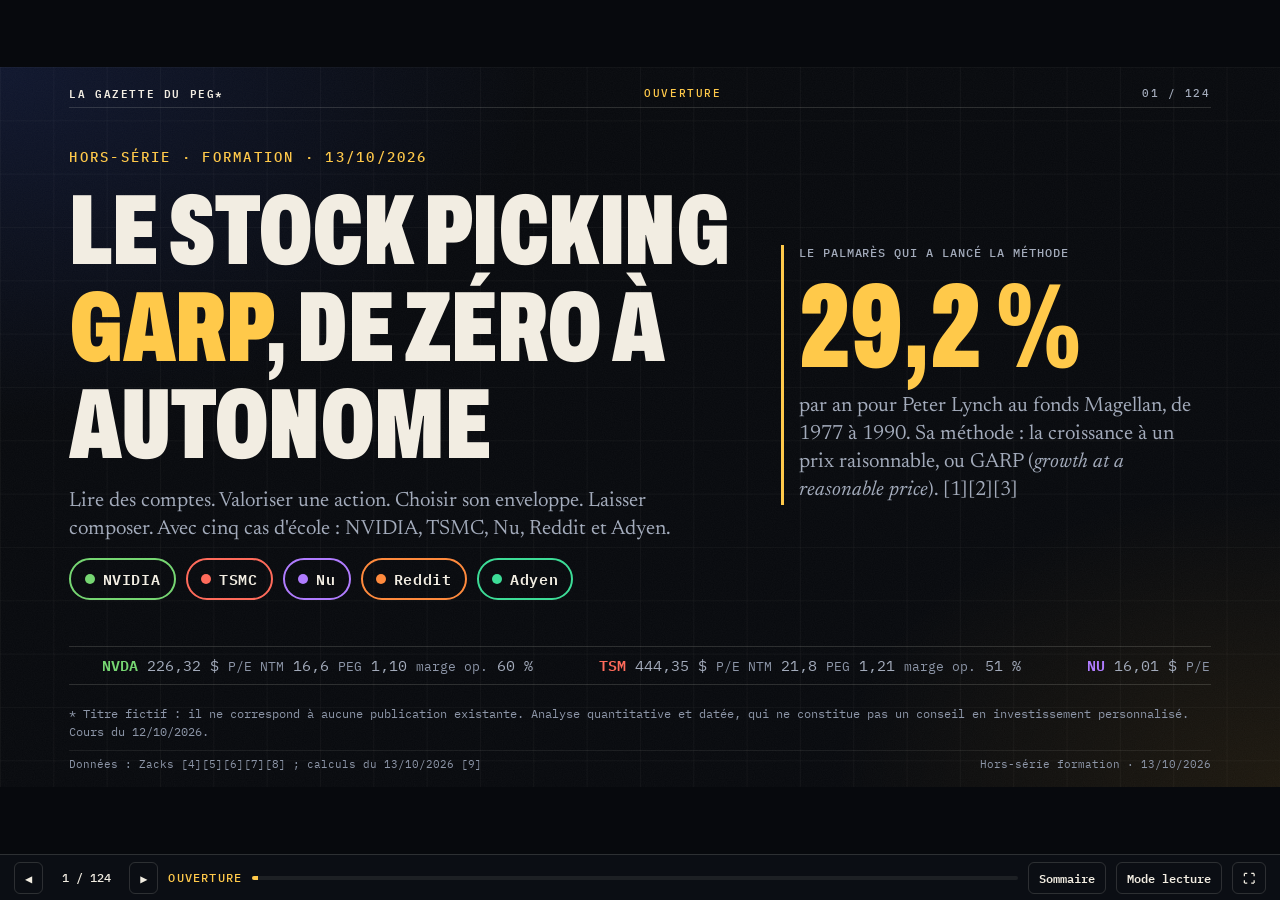
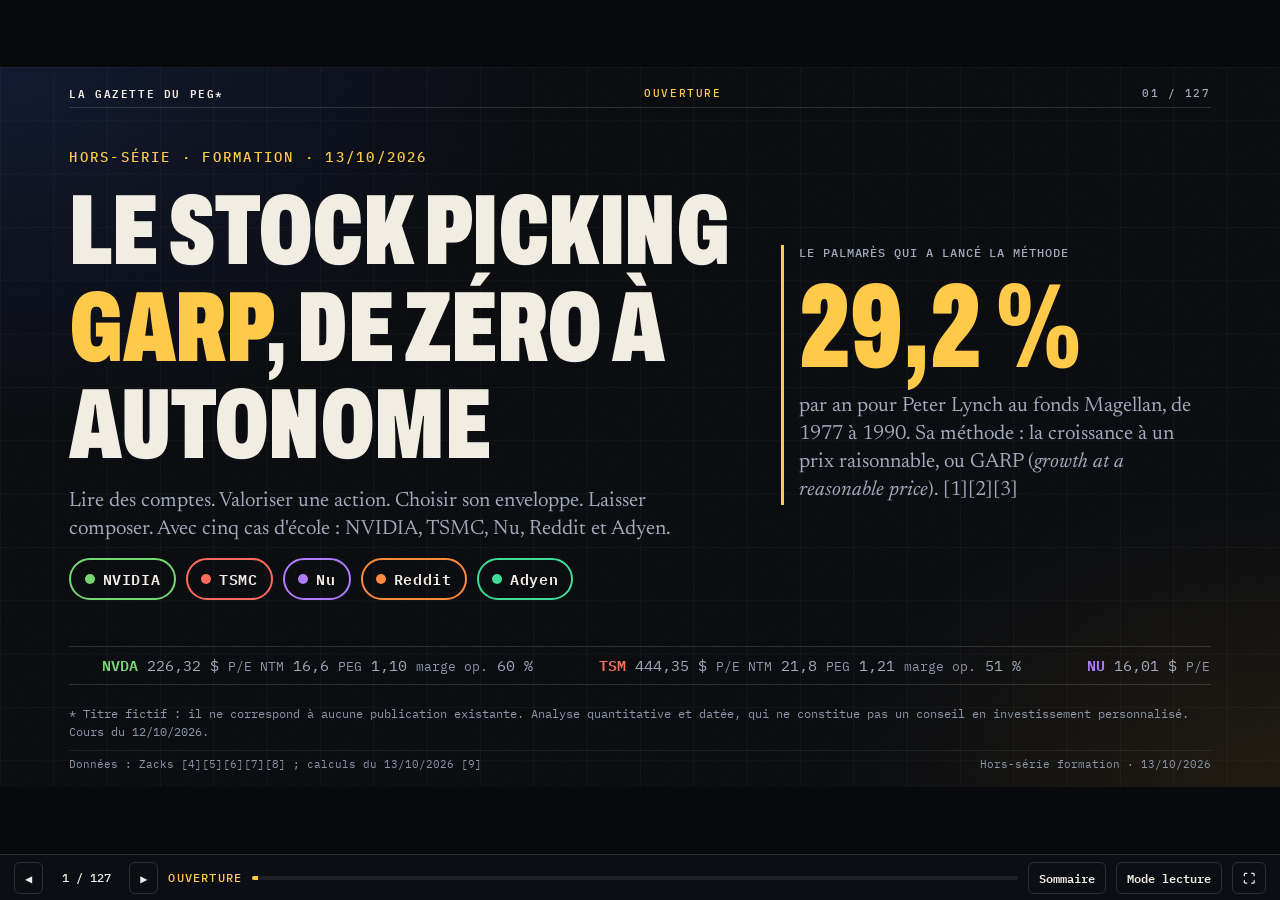
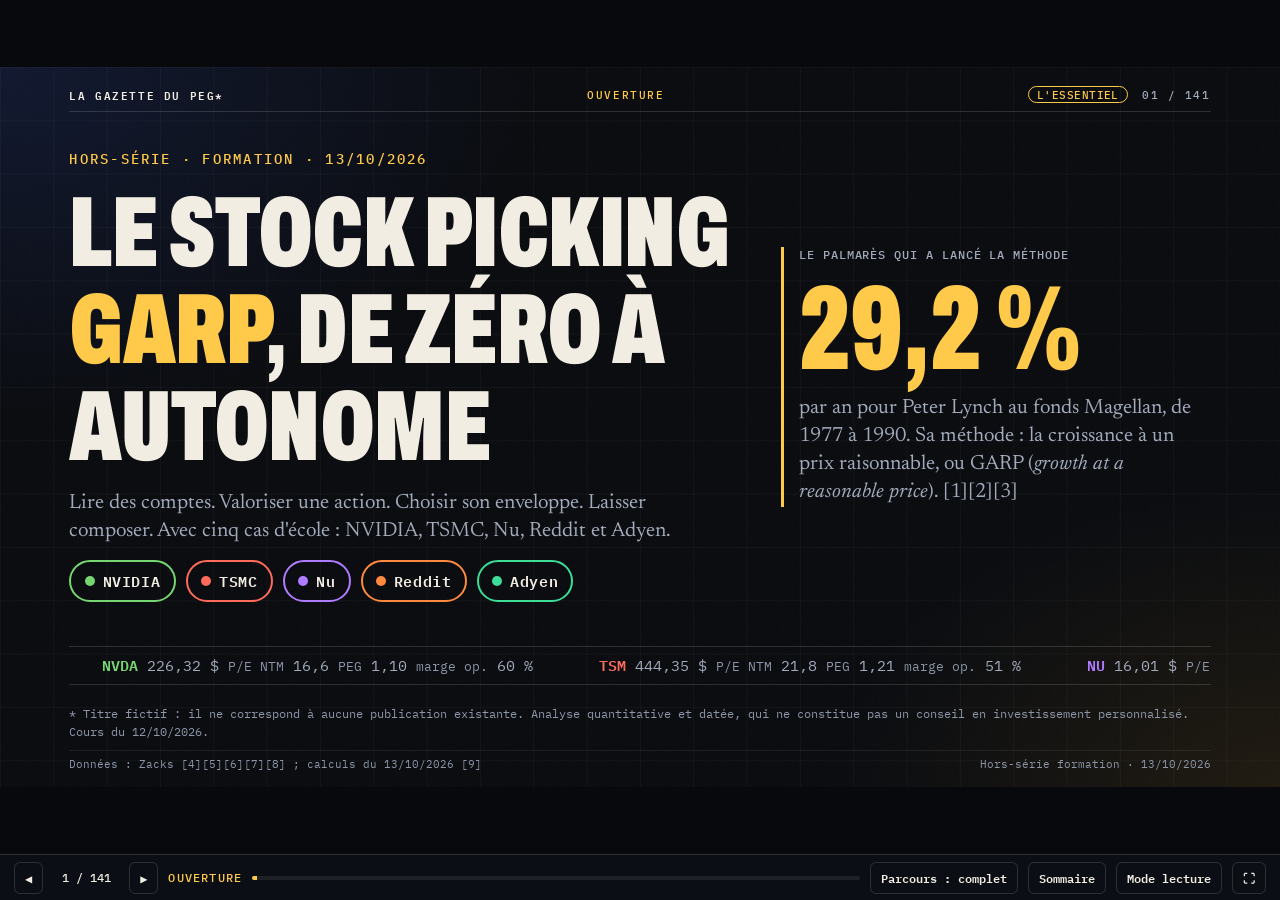
